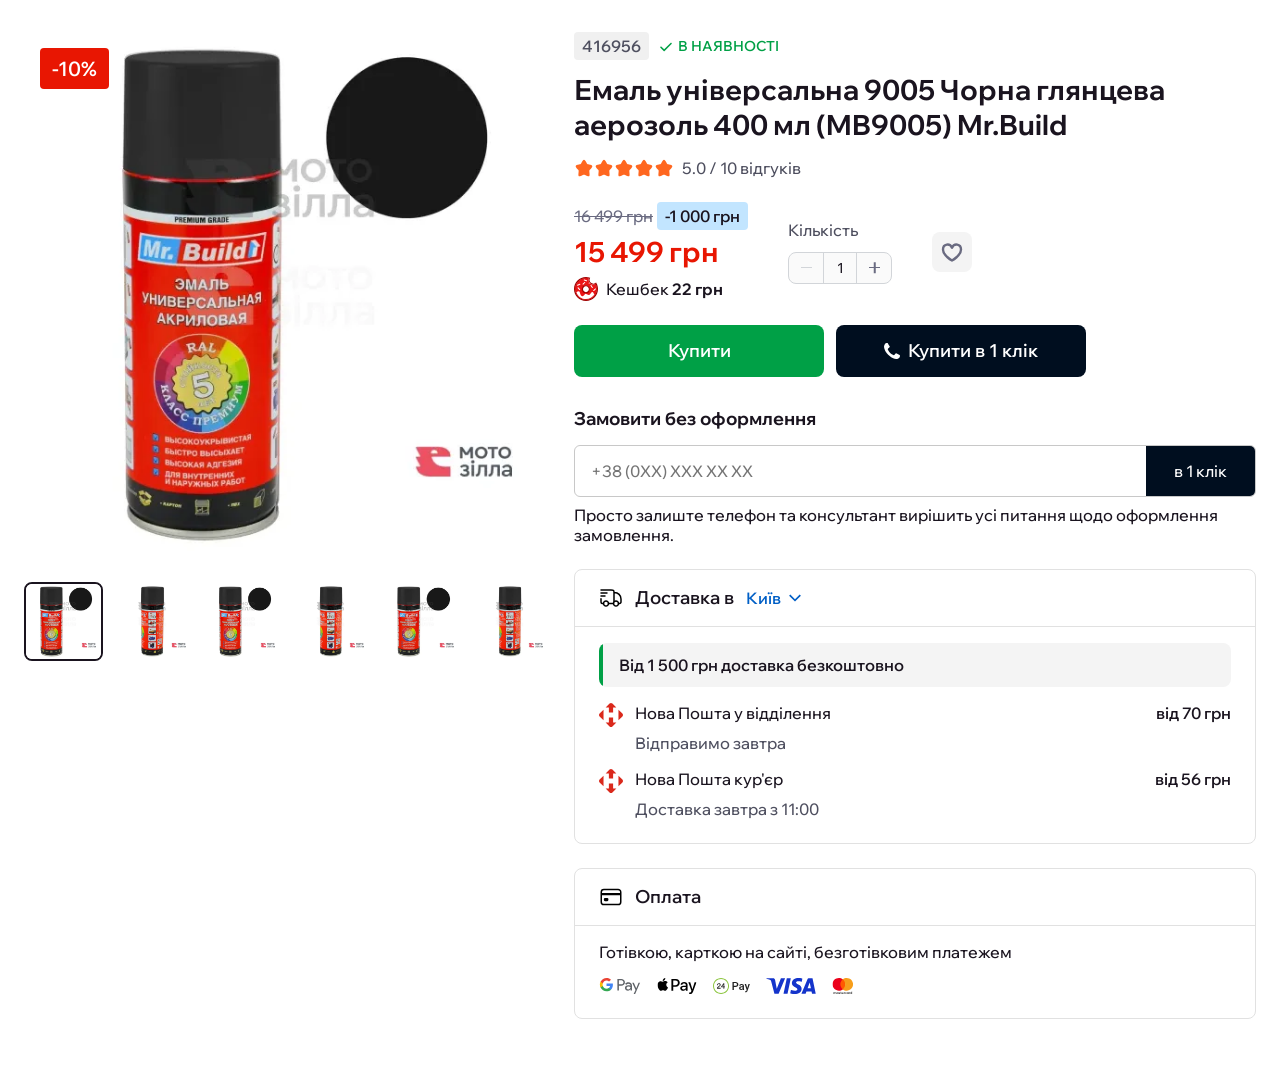
==== index.html @ 37cd90d9 "fix v1" ====
<!doctype html>
<html lang="en">
	<head>
		<meta charset="UTF-8">
		<meta name="viewport" content="width=device-width, initial-scale=1.0">
		<link rel="preload" href="./assets/fonts/WixMadeforDisplay-SemiBold.woff2" as="font" type="font/woff2" crossorigin="anonymous">
		<link rel="preload" href="./assets/fonts/WixMadeforDisplay-Medium.woff2" as="font" type="font/woff2" crossorigin="anonymous">
		<link rel="preload" href="./assets/fonts/WixMadeforDisplay-Bold.woff2" as="font" type="font/woff2" crossorigin="anonymous">
		<link rel="shortcut icon" href="./assets/img/favicon.ico">
		<title>Home Page</title>
		<script type="module" crossorigin="" src="./js/index.min.js?v=1750419210655"></script>
		<link rel="stylesheet" crossorigin="" href="./css/index.min.css?v=1750419210655">
	</head>
	<body>
		<div class="wrapper">
			<header data-fls-header="" class="header">
				<div class="header__container">
					<!-- <include src="@components/layout/menu/menu.html" locals='{"active":"Home"}'></include> -->
				</div>
			</header>
			<main class="page">
				<div class="product-block">
					<div class="product-block__container">
						<div class="product-block__body">
							<div class="product-block__images">
								<div data-fls-slider="" class="product-block__slider swiper">
									<div class="product-block__badge">-10%</div>
									<div data-fls-gallery="" class="product-block__wrapper swiper-wrapper">
										<a href="./assets/img/1009633.568x0.webp" class="product-block__slide swiper-slide">
											<picture>
												<img alt="Image" src="./assets/img/1009633.568x0.webp">
											</picture>
										</a>
										<a href="./assets/img/1009633.568x0.webp" class="product-block__slide swiper-slide">
											<picture>
												<img alt="Image" src="./assets/img/1009634.568x0.webp">
											</picture>
										</a>
										<a href="./assets/img/1009633.568x0.webp" class="product-block__slide swiper-slide">
											<picture>
												<img alt="Image" src="./assets/img/1009633.568x0.webp">
											</picture>
										</a>
										<a href="./assets/img/1009633.568x0.webp" class="product-block__slide swiper-slide">
											<picture>
												<img alt="Image" src="./assets/img/1009634.568x0.webp">
											</picture>
										</a>
										<a href="./assets/img/1009633.568x0.webp" class="product-block__slide swiper-slide">
											<picture>
												<img alt="Image" src="./assets/img/1009633.568x0.webp">
											</picture>
										</a>
										<a href="./assets/img/1009633.568x0.webp" class="product-block__slide swiper-slide">
											<picture>
												<img alt="Image" src="./assets/img/1009634.568x0.webp">
											</picture>
										</a>
									</div>
									<div class="swiper-pagination"></div>
								</div>
								<div data-fls-slider="" class="product-block__thumbs swiper">
									<div class="product-block__wrapper swiper-wrapper">
										<div class="product-block__slide swiper-slide">
											<picture>
												<img alt="Image" src="./assets/img/1009633.568x0.webp">
											</picture>
										</div>
										<div class="product-block__slide swiper-slide">
											<picture>
												<img alt="Image" src="./assets/img/1009634.568x0.webp">
											</picture>
										</div>
										<div class="product-block__slide swiper-slide">
											<picture>
												<img alt="Image" src="./assets/img/1009633.568x0.webp">
											</picture>
										</div>
										<div class="product-block__slide swiper-slide">
											<picture>
												<img alt="Image" src="./assets/img/1009634.568x0.webp">
											</picture>
										</div>
										<div class="product-block__slide swiper-slide">
											<picture>
												<img alt="Image" src="./assets/img/1009633.568x0.webp">
											</picture>
										</div>
										<div class="product-block__slide swiper-slide">
											<picture>
												<img alt="Image" src="./assets/img/1009634.568x0.webp">
											</picture>
										</div>
									</div>
								</div>
							</div>
							<div class="product-block__content">
								<div data-fls-dynamic=".product-block__body, 799.98, 0" class="product-block__top">
									<div class="product-block__id">416956</div>
									<div class="product-block__existence color-green">
										<img src="./assets/img/icons/check.svg" alt="Image">
										<span>В наявності</span>
									</div>
								</div>
								<h1 class="product-block__title">Емаль універсальна 9005 Чорна глянцева аерозоль 400 мл (MB9005) Mr.Build</h1>
								<div class="product-block__rating">
									<div class="product-block__rating-stars">
										<img src="./assets/img/icons/star.svg" alt="star">
										<img src="./assets/img/icons/star.svg" alt="star">
										<img src="./assets/img/icons/star.svg" alt="star">
										<img src="./assets/img/icons/star.svg" alt="star">
										<img src="./assets/img/icons/star.svg" alt="star">
									</div>
									<a href="#" class="product-block__rating-link">5.0 / 10 відгуків</a>
								</div>
								<div class="product-block__info">
									<div class="product-block__info-body">
										<div class="product-block__prices">
											<div class="product-block__sale">
												<div class="product-block__oldprice">16 499 грн</div>
												<div class="product-block__sale-sum">-1 000 грн</div>
											</div>
											<div class="product-block__price">15 499 грн</div>
											<div class="product-block__ckashback">
												<img src="./assets/img/icons/ponchik.svg" alt="ponchik">
												<span>
													Кешбек
													<b>22 грн</b>
												</span>
											</div>
										</div>
										<div class="product-block__quantity">
											<div class="product-block__label">Кількість</div>
											<div data-fls-quantity="" class="quantity">
												<button data-fls-quantity-minus="" type="button" class="quantity__button quantity__button--minus disabled"></button>
												<div class="quantity__input">
													<input data-fls-quantity-value="" autocomplete="off" type="text" name="form[]" value="1">
												</div>
												<button data-fls-quantity-plus="" type="button" class="quantity__button quantity__button--plus"></button>
											</div>
										</div>
										<button type="button" class="product-block__fav" data-toggle-active="">
											<svg width="20" height="20" viewbox="0 0 20 20" fill="none" xmlns="http://www.w3.org/2000/svg">
												<path d="M10 6.41171C8.33333 2.50004 2.5 2.91671 2.5 7.91671C2.5 12.9167 10 17.0834 10 17.0834C10 17.0834 17.5 12.9167 17.5 7.91671C17.5 2.91671 11.6667 2.50004 10 6.41171Z" stroke="currentColor" stroke-width="2" stroke-linecap="round" stroke-linejoin="round"></path>
											</svg>
										</button>
									</div>
								</div>
								<div class="product-block__btns">
									<button type="button" class="product-block__buy">Купити</button>
									<button type="button" class="product-block__btn">
										<svg xmlns="http://www.w3.org/2000/svg" width="16" height="16" fill="none">
											<path d="M16 12.636c0-.08 0-.159-.034-.238-.08-.239-.636-.489-.864-.602-.648-.364-1.306-.716-1.943-1.091-.295-.182-.659-.523-1.011-.523-.694 0-1.705 2.057-2.318 2.057-.307 0-.705-.285-.978-.444-2.068-1.147-3.5-2.58-4.647-4.647-.16-.273-.444-.67-.444-.978 0-.613 2.057-1.625 2.057-2.318 0-.352-.34-.716-.523-1.011-.375-.636-.727-1.296-1.09-1.943C4.09.67 3.84.114 3.602.034 3.522 0 3.443 0 3.364 0c-.41 0-1.205.182-1.58.352C1.227.591.864 1.227.58 1.74.216 2.409 0 3.09 0 3.852 0 4.91.432 5.864.784 6.83c.25.693.557 1.363.943 1.988C2.92 10.75 5.25 13.08 7.182 14.273a10.62 10.62 0 001.988.943c.966.352 1.92.784 2.978.784.761 0 1.443-.216 2.113-.58.512-.284 1.148-.647 1.387-1.204.17-.375.352-1.17.352-1.58z" fill="currentColor"></path>
										</svg>
										<span>Купити в 1 клік</span>
									</button>
								</div>
								<form action="#" class="buy-one-click">
									<div class="buy-one-click__title">Замовити без оформлення</div>
									<div class="buy-one-click__field">
										<input autocomplete="off" type="text" name="phone" placeholder="+38 (0XX) XXX XX XX" class="buy-one-click__input" data-fls-input-mask="+38 (099) 999 99 99">
										<button type="submit" class="buy-one-click__btn">в 1 клік</button>
									</div>
									<div class="buy-one-click__text">
										Просто залиште телефон та консультант вирішить усі питання щодо оформлення замовлення.
									</div>
								</form>
								<div class="product-block__block">
									<div class="product-block__block-head">
										<img src="./assets/img/icons/delivery-truck.svg" alt="delivery-truck">
										<span>Доставка в</span>
										<a href="#" class="product-block__block-link">
											<span>Київ</span>
										</a>
									</div>
									<div class="product-block__block-body">
										<div class="product-block__block-warning">Від 1 500 грн доставка безкоштовно</div>
										<div class="product-block__delivery">
											<div class="product-block__delivery-icon">
												<img src="./assets/img/icons/np.svg" alt="np">
											</div>
											<div class="product-block__delivery-body">
												<div class="product-block__delivery-top">
													<div class="product-block__delivery-title">Нова Пошта у відділення</div>
													<div class="product-block__delivery-price">від 70 грн</div>
												</div>
												<div class="product-block__delivery-text">Відправимо завтра</div>
											</div>
										</div>
										<div class="product-block__delivery">
											<div class="product-block__delivery-icon">
												<img src="./assets/img/icons/np.svg" alt="np">
											</div>
											<div class="product-block__delivery-body">
												<div class="product-block__delivery-top">
													<div class="product-block__delivery-title">Нова Пошта кур'єр</div>
													<div class="product-block__delivery-price">від 56 грн</div>
												</div>
												<div class="product-block__delivery-text">Доставка завтра з 11:00</div>
											</div>
										</div>
									</div>
								</div>
								<div class="product-block__block">
									<div class="product-block__block-head">
										<img src="./assets/img/icons/card-icon.svg" alt="card-icon">
										<span>Оплата</span>
									</div>
									<div class="product-block__block-body">
										<div class="product-block__block-text">Готівкою, карткою на сайті, безготівковим платежем</div>
										<div class="product-block__payments">
											<div class="product-block__pay">
												<img src="./assets/img/icons/gpay.svg" alt="Image">
											</div>
											<div class="product-block__pay">
												<img src="./assets/img/icons/Apple_Pay_logo.svg" alt="Image">
											</div>
											<div class="product-block__pay">
												<img src="./assets/img/icons/24pay.svg" alt="Image">
											</div>
											<div class="product-block__pay">
												<img src="./assets/img/icons/visa.svg" alt="Image">
											</div>
											<div class="product-block__pay">
												<img src="./assets/img/icons/Mastercard-logo.svg" alt="Image">
											</div>
										</div>
									</div>
								</div>
							</div>
						</div>
					</div>
				</div>
			</main>
			<footer data-fls-footer="" class="footer">
				<div class="footer__container"></div>
			</footer>
		</div>
	</body>
</html>
---- css/index.min.css ----
*{border:0;margin:0;padding:0}*,:after,:before{box-sizing:border-box}:after,:before{display:inline-block}body,html{height:100%}body{line-height:125%;scrollbar-gutter:stable;-ms-text-size-adjust:100%;-moz-text-size-adjust:100%;-webkit-text-size-adjust:100%;-webkit-font-smoothing:antialiased;-moz-osx-font-smoothing:grayscale}button,input,textarea{background-color:transparent;color:inherit;font-family:inherit;font-size:inherit;line-height:inherit}input,textarea{width:100%}label{display:inline-block}button,option,select{cursor:pointer}a{color:inherit;display:inline-block;text-decoration:none}ul li{list-style:none}img{height:auto;max-width:100%;vertical-align:middle}h1,h2,h3,h4,h5,h6{font-size:inherit;font-weight:inherit}@font-face{font-display:swap;font-family:WixMadeforDisplay;font-style:normal;font-weight:600;src:url(../assets/fonts/WixMadeforDisplay-SemiBold.woff2) format("woff2")}@font-face{font-display:swap;font-family:WixMadeforDisplay;font-style:normal;font-weight:500;src:url(../assets/fonts/WixMadeforDisplay-Medium.woff2) format("woff2")}@font-face{font-display:swap;font-family:WixMadeforDisplay;font-style:normal;font-weight:700;src:url(../assets/fonts/WixMadeforDisplay-Bold.woff2) format("woff2")}body{color:#1a141f;font-family:WixMadeforDisplay,sans-serif;font-size:16px;min-width:320px}[data-fls-scrolllock] body{overflow:hidden;overscroll-behavior:none;touch-action:none}.wrapper{display:flex;flex-direction:column;min-height:100%;overflow:clip}.wrapper>main{flex:1 1 auto}.wrapper>*{min-width:0}[class*=__container]{margin:0 auto;max-width:1328px;padding-left:24px;padding-right:24px}.swiper{overflow:hidden}.swiper-initialized{touch-action:pan-y}.swiper-wrapper{box-sizing:content-box;display:flex;height:100%;position:relative;width:100%}.swiper-vertical .swiper-wrapper{flex-direction:column}.swiper-autoheight .swiper-wrapper{align-items:flex-start}.swiper-initialized .swiper-slide{flex-shrink:0}.swiper-android .swiper-slide,.swiper-android .swiper-wrapper{transform:translateZ(0)}.swiper-button-lock{display:none!important}@font-face{font-display:block;font-family:lg;font-style:normal;font-weight:400;src:url(../assets/fonts/lg.woff2?io9a6k) format("woff2")}.lg-icon{font-family:lg!important;font-style:normal;font-variant:normal;font-weight:400;line-height:1;text-transform:none;-webkit-font-smoothing:antialiased;-moz-osx-font-smoothing:grayscale}.lg-container{font-family:system-ui,-apple-system,Segoe UI,Roboto,Helvetica Neue,Arial,Noto Sans,Liberation Sans,sans-serif,Apple Color Emoji,Segoe UI Emoji,Segoe UI Symbol,Noto Color Emoji}.lg-next,.lg-prev{background-color:rgba(0,0,0,.45);border:none;border-radius:2px;color:#999;cursor:pointer;display:block;font-size:22px;margin-top:-10px;outline:none;padding:8px 10px 9px;position:absolute;top:50%;z-index:1084}.lg-next.disabled,.lg-prev.disabled{cursor:default;opacity:0!important}.lg-next:hover:not(.disabled),.lg-prev:hover:not(.disabled){color:#fff}.lg-single-item .lg-next,.lg-single-item .lg-prev{display:none}.lg-next{right:20px}.lg-next:before{content:"\e095"}.lg-prev{left:20px}.lg-prev:after{content:"\e094"}@-webkit-keyframes lg-right-end{0%{left:0}50%{left:-30px}to{left:0}}@-moz-keyframes lg-right-end{0%{left:0}50%{left:-30px}to{left:0}}@-ms-keyframes lg-right-end{0%{left:0}50%{left:-30px}to{left:0}}@keyframes lg-right-end{0%{left:0}50%{left:-30px}to{left:0}}@-webkit-keyframes lg-left-end{0%{left:0}50%{left:30px}to{left:0}}@-moz-keyframes lg-left-end{0%{left:0}50%{left:30px}to{left:0}}@-ms-keyframes lg-left-end{0%{left:0}50%{left:30px}to{left:0}}@keyframes lg-left-end{0%{left:0}50%{left:30px}to{left:0}}.lg-outer.lg-right-end .lg-object{-webkit-animation:lg-right-end .3s;-o-animation:lg-right-end .3s;animation:lg-right-end .3s;position:relative}.lg-outer.lg-left-end .lg-object{-webkit-animation:lg-left-end .3s;-o-animation:lg-left-end .3s;animation:lg-left-end .3s;position:relative}.lg-toolbar{left:0;position:absolute;top:0;width:100%;z-index:1082}.lg-media-overlap .lg-toolbar{background-image:linear-gradient(0deg,transparent,rgba(0,0,0,.4))}.lg-toolbar .lg-icon{background:none;border:none;box-shadow:none;color:#999;cursor:pointer;float:right;font-size:24px;height:47px;line-height:27px;outline:medium none;padding:10px 0;text-align:center;text-decoration:none!important;-webkit-transition:color .2s linear;-o-transition:color .2s linear;transition:color .2s linear;width:50px;will-change:color}.lg-toolbar .lg-icon.lg-icon-18{font-size:18px}.lg-toolbar .lg-icon:hover{color:#fff}.lg-toolbar .lg-close:after{content:"\e070"}.lg-toolbar .lg-maximize{font-size:22px}.lg-toolbar .lg-maximize:after{content:"\e90a"}.lg-toolbar .lg-download:after{content:"\e0f2"}.lg-sub-html{color:#eee;font-size:16px;opacity:0;padding:10px 40px;text-align:center;-webkit-transition:opacity .2s ease-out 0s;-o-transition:opacity .2s ease-out 0s;transition:opacity .2s ease-out 0s;z-index:1080}.lg-sub-html h4{font-size:13px;font-weight:700;margin:0}.lg-sub-html p{font-size:12px;margin:5px 0 0}.lg-sub-html a{color:inherit}.lg-sub-html a:hover{text-decoration:underline}.lg-media-overlap .lg-sub-html{background-image:linear-gradient(180deg,transparent,rgba(0,0,0,.6))}.lg-item .lg-sub-html{bottom:0;left:0;position:absolute;right:0}.lg-error-msg{color:#999;font-size:14px}.lg-counter{color:#999;display:inline-block;font-size:16px;height:47px;padding-left:20px;padding-top:12px;vertical-align:middle}.lg-closing .lg-next,.lg-closing .lg-prev,.lg-closing .lg-sub-html,.lg-closing .lg-toolbar{opacity:0;-webkit-transition:-webkit-transform .08 cubic-bezier(0,0,.25,1) 0s,opacity .08 cubic-bezier(0,0,.25,1) 0s,color .08 linear;-moz-transition:-moz-transform .08 cubic-bezier(0,0,.25,1) 0s,opacity .08 cubic-bezier(0,0,.25,1) 0s,color .08 linear;-o-transition:-o-transform .08 cubic-bezier(0,0,.25,1) 0s,opacity .08 cubic-bezier(0,0,.25,1) 0s,color .08 linear;transition:transform .08 cubic-bezier(0,0,.25,1) 0s,opacity .08 cubic-bezier(0,0,.25,1) 0s,color .08 linear}body:not(.lg-from-hash) .lg-outer.lg-start-zoom .lg-item:not(.lg-zoomable) .lg-img-wrap,body:not(.lg-from-hash) .lg-outer.lg-start-zoom .lg-item:not(.lg-zoomable) .lg-media-cont,body:not(.lg-from-hash) .lg-outer.lg-start-zoom .lg-item:not(.lg-zoomable) .lg-video-cont{opacity:0;-moz-transform:scale3d(.5,.5,.5);-o-transform:scale3d(.5,.5,.5);-ms-transform:scale3d(.5,.5,.5);-webkit-transform:scale3d(.5,.5,.5);transform:scale3d(.5,.5,.5);-webkit-transition:-webkit-transform .25s cubic-bezier(0,0,.25,1) 0s,opacity .25s cubic-bezier(0,0,.25,1)!important;-moz-transition:-moz-transform .25s cubic-bezier(0,0,.25,1) 0s,opacity .25s cubic-bezier(0,0,.25,1)!important;-o-transition:-o-transform .25s cubic-bezier(0,0,.25,1) 0s,opacity .25s cubic-bezier(0,0,.25,1)!important;transition:transform .25s cubic-bezier(0,0,.25,1) 0s,opacity .25s cubic-bezier(0,0,.25,1)!important;will-change:transform,opacity}body:not(.lg-from-hash) .lg-outer.lg-start-zoom .lg-item:not(.lg-zoomable).lg-complete .lg-img-wrap,body:not(.lg-from-hash) .lg-outer.lg-start-zoom .lg-item:not(.lg-zoomable).lg-complete .lg-media-cont,body:not(.lg-from-hash) .lg-outer.lg-start-zoom .lg-item:not(.lg-zoomable).lg-complete .lg-video-cont{opacity:1;-moz-transform:scaleX(1);-o-transform:scaleX(1);-ms-transform:scaleX(1);-webkit-transform:scaleX(1);transform:scaleX(1)}.lg-icon:focus-visible{border-radius:3px;color:#fff;outline:1px dashed hsla(0,0%,100%,.6)}.lg-toolbar .lg-icon:focus-visible{border-radius:8px;outline-offset:-5px}.lg-group:after{clear:both;content:"";display:table}.lg-container{outline:none}.lg-on{scroll-behavior:unset}.lg-overlay-open{overflow:hidden}.lg-hide-sub-html .lg-sub-html,.lg-next,.lg-pager-outer,.lg-prev,.lg-toolbar{opacity:0;-webkit-transition:-webkit-transform .25s cubic-bezier(0,0,.25,1) 0s,opacity .25s cubic-bezier(0,0,.25,1) 0s;-moz-transition:-moz-transform .25s cubic-bezier(0,0,.25,1) 0s,opacity .25s cubic-bezier(0,0,.25,1) 0s;-o-transition:-o-transform .25s cubic-bezier(0,0,.25,1) 0s,opacity .25s cubic-bezier(0,0,.25,1) 0s;transition:transform .25s cubic-bezier(0,0,.25,1) 0s,opacity .25s cubic-bezier(0,0,.25,1) 0s;will-change:transform,opacity}.lg-show-in .lg-next,.lg-show-in .lg-pager-outer,.lg-show-in .lg-prev,.lg-show-in .lg-toolbar,.lg-show-in.lg-hide-sub-html .lg-sub-html{opacity:1}.lg-show-in .lg-hide-items .lg-prev{opacity:0;-webkit-transform:translate3d(-10px,0,0);transform:translate3d(-10px,0,0)}.lg-show-in .lg-hide-items .lg-next{opacity:0;-webkit-transform:translate3d(10px,0,0);transform:translate3d(10px,0,0)}.lg-show-in .lg-hide-items .lg-toolbar{opacity:0;-webkit-transform:translate3d(0,-10px,0);transform:translate3d(0,-10px,0)}.lg-show-in .lg-hide-items.lg-hide-sub-html .lg-sub-html{opacity:0;-webkit-transform:translate3d(0,20px,0);transform:translate3d(0,20px,0)}.lg-outer{height:100%;left:0;opacity:.001;outline:none;overflow:hidden;position:fixed;text-align:left;top:0;-webkit-transition:opacity .15s ease 0s;-o-transition:opacity .15s ease 0s;transition:opacity .15s ease 0s;width:100%;will-change:auto;z-index:1050}.lg-outer *{-webkit-box-sizing:border-box;-moz-box-sizing:border-box;box-sizing:border-box}.lg-outer.lg-visible,.lg-outer.lg-zoom-from-image{opacity:1}.lg-outer.lg-css3 .lg-item:not(.lg-start-end-progress).lg-current,.lg-outer.lg-css3 .lg-item:not(.lg-start-end-progress).lg-next-slide,.lg-outer.lg-css3 .lg-item:not(.lg-start-end-progress).lg-prev-slide{-webkit-transition-duration:inherit!important;transition-duration:inherit!important;-webkit-transition-timing-function:inherit!important;transition-timing-function:inherit!important}.lg-outer.lg-css3.lg-dragging .lg-item.lg-current,.lg-outer.lg-css3.lg-dragging .lg-item.lg-next-slide,.lg-outer.lg-css3.lg-dragging .lg-item.lg-prev-slide{opacity:1;-webkit-transition-duration:0s!important;transition-duration:0s!important}.lg-outer.lg-grab img.lg-object{cursor:-webkit-grab;cursor:-moz-grab;cursor:-o-grab;cursor:-ms-grab;cursor:grab}.lg-outer.lg-grabbing img.lg-object{cursor:move;cursor:-webkit-grabbing;cursor:-moz-grabbing;cursor:-o-grabbing;cursor:-ms-grabbing;cursor:grabbing}.lg-outer .lg-content{bottom:0;left:0;position:absolute;right:0;top:0}.lg-outer .lg-inner{bottom:0;left:0;position:absolute;top:0;-webkit-transition:opacity 0s;-o-transition:opacity 0s;transition:opacity 0s;white-space:nowrap;width:100%}.lg-outer .lg-item{display:none!important}.lg-outer .lg-item:not(.lg-start-end-progress){background:url("[data-uri]") no-repeat scroll 50% transparent}.lg-outer.lg-css .lg-current,.lg-outer.lg-css3 .lg-current,.lg-outer.lg-css3 .lg-next-slide,.lg-outer.lg-css3 .lg-prev-slide{display:inline-block!important}.lg-outer .lg-img-wrap,.lg-outer .lg-item{display:inline-block;height:100%;position:absolute;text-align:center;width:100%}.lg-outer .lg-img-wrap:before,.lg-outer .lg-item:before{content:"";display:inline-block;height:100%;vertical-align:middle}.lg-outer .lg-img-wrap{bottom:0;font-size:0;left:0;position:absolute;right:0;top:0;white-space:nowrap}.lg-outer .lg-item.lg-complete{background-image:none}.lg-outer .lg-item.lg-current{z-index:1060}.lg-outer .lg-object{display:inline-block;height:auto;max-height:100%;max-width:100%;position:relative;vertical-align:middle;width:auto}.lg-outer .lg-empty-html .lg-sub-html,.lg-outer .lg-empty-html.lg-sub-html{display:none}.lg-outer.lg-hide-download .lg-download{opacity:.75;pointer-events:none}.lg-outer .lg-first-slide .lg-dummy-img{left:50%;position:absolute;top:50%}.lg-outer.lg-components-open:not(.lg-zoomed) .lg-components{opacity:1;-webkit-transform:translateZ(0);transform:translateZ(0)}.lg-outer.lg-components-open:not(.lg-zoomed) .lg-sub-html{opacity:1;transition:opacity .2s ease-out .15s}.lg-outer .lg-media-cont{display:inline-block;position:relative;text-align:center;vertical-align:middle}.lg-outer .lg-media-cont .lg-object{height:100%!important;width:100%!important}.lg-outer .lg-has-iframe .lg-media-cont{-webkit-overflow-scrolling:touch;overflow:auto}.lg-backdrop{background-color:#000;bottom:0;left:0;opacity:0;position:fixed;right:0;top:0;-webkit-transition:opacity 333ms ease-in 0s;-o-transition:opacity 333ms ease-in 0s;transition:opacity 333ms ease-in 0s;will-change:auto;z-index:1040}.lg-backdrop.in{opacity:1}.lg-css3.lg-no-trans .lg-current,.lg-css3.lg-no-trans .lg-next-slide,.lg-css3.lg-no-trans .lg-prev-slide{-webkit-transition:none 0s ease 0s!important;-moz-transition:none 0s ease 0s!important;-o-transition:none 0s ease 0s!important;transition:none 0s ease 0s!important}.lg-css3.lg-use-css3 .lg-item{-webkit-backface-visibility:hidden;-moz-backface-visibility:hidden;backface-visibility:hidden}.lg-css3.lg-fade .lg-item{opacity:0}.lg-css3.lg-fade .lg-item.lg-current{opacity:1}.lg-css3.lg-fade .lg-item.lg-current,.lg-css3.lg-fade .lg-item.lg-next-slide,.lg-css3.lg-fade .lg-item.lg-prev-slide{-webkit-transition:opacity .1s ease 0s;-moz-transition:opacity .1s ease 0s;-o-transition:opacity .1s ease 0s;transition:opacity .1s ease 0s}.lg-css3.lg-use-css3 .lg-item.lg-start-progress{-webkit-transition:-webkit-transform 1s cubic-bezier(.175,.885,.32,1.275) 0s;-moz-transition:-moz-transform 1s cubic-bezier(.175,.885,.32,1.275) 0s;-o-transition:-o-transform 1s cubic-bezier(.175,.885,.32,1.275) 0s;transition:transform 1s cubic-bezier(.175,.885,.32,1.275) 0s}.lg-css3.lg-use-css3 .lg-item.lg-start-end-progress{-webkit-transition:-webkit-transform 1s cubic-bezier(0,0,.25,1) 0s;-moz-transition:-moz-transform 1s cubic-bezier(0,0,.25,1) 0s;-o-transition:-o-transform 1s cubic-bezier(0,0,.25,1) 0s;transition:transform 1s cubic-bezier(0,0,.25,1) 0s}.lg-css3.lg-slide.lg-use-css3 .lg-item{opacity:0}.lg-css3.lg-slide.lg-use-css3 .lg-item.lg-prev-slide{-webkit-transform:translate3d(-100%,0,0);transform:translate3d(-100%,0,0)}.lg-css3.lg-slide.lg-use-css3 .lg-item.lg-next-slide{-webkit-transform:translate3d(100%,0,0);transform:translate3d(100%,0,0)}.lg-css3.lg-slide.lg-use-css3 .lg-item.lg-current{opacity:1;-webkit-transform:translateZ(0);transform:translateZ(0)}.lg-css3.lg-slide.lg-use-css3 .lg-item.lg-current,.lg-css3.lg-slide.lg-use-css3 .lg-item.lg-next-slide,.lg-css3.lg-slide.lg-use-css3 .lg-item.lg-prev-slide{-webkit-transition:-webkit-transform 1s cubic-bezier(0,0,.25,1) 0s,opacity .1s ease 0s;-moz-transition:-moz-transform 1s cubic-bezier(0,0,.25,1) 0s,opacity .1s ease 0s;-o-transition:-o-transform 1s cubic-bezier(0,0,.25,1) 0s,opacity .1s ease 0s;transition:transform 1s cubic-bezier(0,0,.25,1) 0s,opacity .1s ease 0s}.lg-container{display:none}.lg-container.lg-show{display:block}.lg-container.lg-dragging-vertical .lg-backdrop,.lg-container.lg-dragging-vertical .lg-css3 .lg-item.lg-current{-webkit-transition-duration:0s!important;transition-duration:0s!important}.lg-container.lg-dragging-vertical .lg-css3 .lg-item.lg-current{opacity:1}.lg-inline .lg-backdrop,.lg-inline .lg-outer{position:absolute}.lg-inline .lg-backdrop{z-index:1}.lg-inline .lg-outer{z-index:2}.lg-inline .lg-maximize:after{content:"\e909"}.lg-components{bottom:0;left:0;position:absolute;right:0;-webkit-transform:translate3d(0,100%,0);transform:translate3d(0,100%,0);-webkit-transition:-webkit-transform .35s ease-out 0s;-moz-transition:-moz-transform .35s ease-out 0s;-o-transition:-o-transform .35s ease-out 0s;transition:transform .35s ease-out 0s;will-change:transform;z-index:1080}.quantity{background-color:#fafafa;border:1px solid #d2d5d9;border-radius:8px;display:flex;height:32px;overflow:hidden;width:104px}.quantity__button{cursor:pointer;flex:0 0 34px;position:relative;transition:background .3s}.quantity__button:after,.quantity__button:before{background-color:#6a6b81;content:"";height:1.5px;left:50%;margin:-.75px 0 0 -5.5px;position:absolute;top:50%;transition:all .3s ease 0s;transition:background .3s;width:11px}.quantity__button.disabled{cursor:not-allowed;pointer-events:none}.quantity__button.disabled:after,.quantity__button.disabled:before{background-color:#d2d5d9}.quantity__button--plus:before{transform:rotate(-90deg)}.quantity__input{border-left:1px solid #d2d5d9;border-right:1px solid #d2d5d9;flex:1 1 auto}.quantity__input input{color:#1a141f;font-size:14px;font-weight:500;height:100%;text-align:center;width:100%}input[type=email],input[type=tel],input[type=text],textarea{-webkit-appearance:none;-moz-appearance:none;appearance:none}.input{border:1px solid #eee;border-radius:0!important;caret-color:inherit;display:block;padding:10px;width:100%}.input[placeholder]:not([data-fls-placeholder-nohiden])::placeholder{transition:opacity .3s}.input[placeholder]:not([data-fls-placeholder-nohiden]):focus::placeholder{opacity:0}textarea.input{padding:0;resize:vertical}.product-block{font-weight:500;margin-bottom:48px;margin-top:32px}.product-block__body{align-items:flex-start;display:flex;gap:24px;justify-content:space-between}.product-block__images{display:flex;flex-direction:column;gap:24px;max-width:526px;min-width:0;width:100%}.product-block__slider{position:relative}.product-block__slider .swiper-pagination{display:none}.product-block__badge{background-color:#e81602;border-radius:4px;color:#fff;font-size:20px;font-weight:600;left:16px;line-height:125%;padding:8px 12px;position:absolute;top:16px;z-index:4}.product-block__slide{display:grid;place-content:center}.product-block__slide img{max-width:100%;object-fit:cover}.product-block__thumbs .product-block__slide{border:2px solid transparent;border-radius:8px;cursor:pointer;overflow:hidden;transition:border .3s}.product-block__thumbs .product-block__slide img{height:100%;object-fit:cover;width:100%}.product-block__thumbs .product-block__slide.swiper-slide-thumb-active{border-color:#1a141f}.product-block__content{max-width:690px;width:100%}.product-block__top{align-items:center;display:flex;flex-wrap:wrap;gap:8px;margin-bottom:12px}.product-block__id{background-color:#f0f0f0;border-radius:4px;color:#4e4f5f;font-size:16px;font-weight:600;padding:4px 8px}.product-block__existence{font-size:14px;font-weight:600;text-transform:uppercase}.product-block__existence img{height:18px;object-fit:contain;width:18px}.product-block__existence.color-green{color:#00a046}.product-block__title{font-size:28px;font-weight:700;line-height:125%;margin-bottom:16px}.product-block__rating{flex-wrap:wrap;gap:8px;margin-bottom:24px}.product-block__rating,.product-block__rating-stars{align-items:center;display:flex}.product-block__rating-stars img{object-fit:contain;width:20px}.product-block__rating-link{color:#4e4f5f;font-size:16px;font-weight:500;line-height:125%;transition:color .3s}.product-block__info{display:flex;flex-direction:column;gap:8px;margin-bottom:24px}.product-block__info-body{align-items:center;display:flex;flex-wrap:wrap;gap:12px 40px}.product-block__prices{display:flex;flex-direction:column;gap:4px}.product-block__sale{align-items:center;display:flex;gap:4px}.product-block__oldprice{color:#6a6b81;text-decoration:line-through}.product-block__sale-sum{background-color:#c2e5ff;border-radius:4px;font-weight:600;padding:4px 8px}.product-block__price{color:#e81602;font-size:28px;font-weight:700;line-height:125%;margin-bottom:4px}.product-block__quantity{display:flex;flex-direction:column;gap:12px}.product-block__label{color:#4e4f5f}.product-block__fav{background-color:#f4f4f4;border-radius:8px;color:#6a6b81;display:grid;height:40px;padding:5px;place-content:center;transition:color .3s;width:40px}.product-block__fav svg{height:24px;width:24px}.product-block__fav.is-active{color:#e81602}.product-block__ckashback{align-items:center;display:flex;gap:8px}.product-block__ckashback img{height:24px;object-fit:contain;width:24px}.product-block__btns{align-items:center;display:flex;flex-wrap:wrap;gap:12px}.product-block__btns:not(:last-child){margin-bottom:32px}.product-block__btns .product-block__btn{max-width:250px;width:100%}.product-block__btn,.product-block__buy{align-items:center;border-radius:8px;display:flex;font-size:18px;font-weight:600;gap:8px;justify-content:center;max-width:fit-content;min-height:52px;padding:10px 20px;transition:opacity .3s}.product-block__buy{background-color:#00a046;color:#fff;max-width:250px;width:100%}.product-block__btn{background-color:#000e1f;color:#fff}.product-block__block{border:1px solid #e1e1e1;border-radius:8px}.product-block__block:not(:last-child){margin-bottom:24px}.product-block__block-head{align-items:center;border-bottom:1px solid #e1e1e1;display:flex;font-size:18px;font-weight:600;gap:12px;padding:16px 24px}.product-block__block-head img{flex-shrink:0;height:24px;object-fit:contain;width:24px}.product-block__block-link{align-items:center;color:#005fc6;display:flex;font-size:16px;gap:4px;max-width:fit-content}.product-block__block-link:after{background:url(../assets/img/icons/chevron-down.svg) 50%/20px 20px no-repeat;content:"";flex-shrink:0;height:20px;width:20px}.product-block__block-body{display:flex;flex-direction:column;gap:16px;padding:16px 24px 24px}.product-block__block-warning{background-color:#f4f4f4;border-radius:8px;font-weight:600;overflow:hidden;padding:12px 16px 12px 20px;position:relative}.product-block__block-warning:before{background-color:#00a046;content:"";height:100%;left:0;position:absolute;top:0;width:4px}.product-block__delivery{align-items:start;display:flex;gap:12px}.product-block__delivery-icon{flex-shrink:0}.product-block__delivery-icon img{height:24px;object-fit:contain;width:24px}.product-block__delivery-body{display:flex;flex:1 1 auto;flex-direction:column;gap:10px}.product-block__delivery-top{align-items:center;display:flex;gap:10px;justify-content:space-between}.product-block__delivery-price{font-weight:600}.product-block__delivery-text{color:#4e4f5f}.product-block__payments{align-items:center;display:flex;flex-wrap:wrap;gap:16px}.product-block__pay{display:grid;place-content:center}.product-block__pay img{max-width:100%;object-fit:contain}.swiper-pagination{align-items:center;display:flex;flex-wrap:wrap;gap:8px;justify-content:center;min-height:11px}.swiper-pagination-bullet{background-color:#c8c8c8;border-radius:50%;height:8px;transition:background .3s,transform .3s;width:8px}.swiper-pagination-bullet.swiper-pagination-bullet-active{background-color:#e80000;transform:scale(1.25)}.buy-one-click:not(:last-child){margin-bottom:24px}.buy-one-click__title{font-size:18px;font-weight:700;margin-bottom:16px}.buy-one-click__field{border:1px solid #c8c8c8;border-radius:6px;display:flex;min-height:52px;overflow:hidden}.buy-one-click__field:not(:last-child){margin-bottom:8px}.buy-one-click__input{border-radius:6px 0 0 6px;flex:1 1 auto;font-size:16px;font-weight:500;line-height:125%;min-width:0;padding:12px 16px;width:auto}.buy-one-click__btn{background-color:#000e1f;color:#fff;padding:12px 28px;transition:opacity .3s}@media (max-width:61.99875em){.product-block__title{font-size:24px;margin-bottom:8px}.product-block__price{font-size:24px}.product-block__block-body,.product-block__block-head{padding:16px}}@media (max-width:49.99875em){.product-block__body{align-items:stretch;flex-direction:column;gap:16px}.product-block__images{max-width:100%}.product-block__slider{display:flex;flex-direction:column;gap:12px}.product-block__slider .swiper-pagination{display:flex}.product-block__badge{font-size:16px;left:10px;padding:4px 8px;top:10px}.product-block__thumbs{display:none}.product-block__content{max-width:100%}.product-block__top{flex-direction:row-reverse;justify-content:space-between;margin-bottom:0}.product-block__info-body{gap:12px 32px}.product-block__sale-sum{font-weight:500;padding:2px 4px}.product-block__fav{height:44px;margin-left:auto;width:44px}.product-block__btns .product-block__btn,.product-block__btns .product-block__buy{flex:1 1 auto;max-width:100%;min-width:240px;width:calc(50% - 12px)}.product-block__block:not(:last-child){margin-bottom:16px}.buy-one-click:not(:last-child){margin-bottom:32px}.buy-one-click__title{font-size:16px;margin-bottom:12px}.buy-one-click__field{min-height:44px}.buy-one-click__text{font-size:14px}}@media (max-width:29.99875em){[class*=__container]{padding:0 12px}.product-block__badge{font-size:14px;left:2px;padding:2px 4px;top:2px}.product-block__title{font-size:20px}.product-block__info-body{align-items:flex-start}.product-block__quantity{order:1;width:100%}.product-block__block-head{font-size:16px}.product-block__delivery-body{gap:8px}.product-block__delivery-top{align-items:stretch;flex-direction:column;gap:8px}}@media (max-width:22.49875em){.buy-one-click__field{flex-direction:column}.buy-one-click__input{border-radius:6px 6px 0 0}}@media (any-hover:hover){.quantity__button:hover{background-color:#000e1f}.quantity__button:hover:after,.quantity__button:hover:before{background-color:#fff}.product-block__rating-link:hover{color:#005fc6;text-decoration:underline}.product-block__fav:hover{color:#e81602}.product-block__btn:hover,.product-block__buy:hover{opacity:.8}.product-block__block-link:hover{text-decoration:underline}.buy-one-click__btn:hover{opacity:.8}}
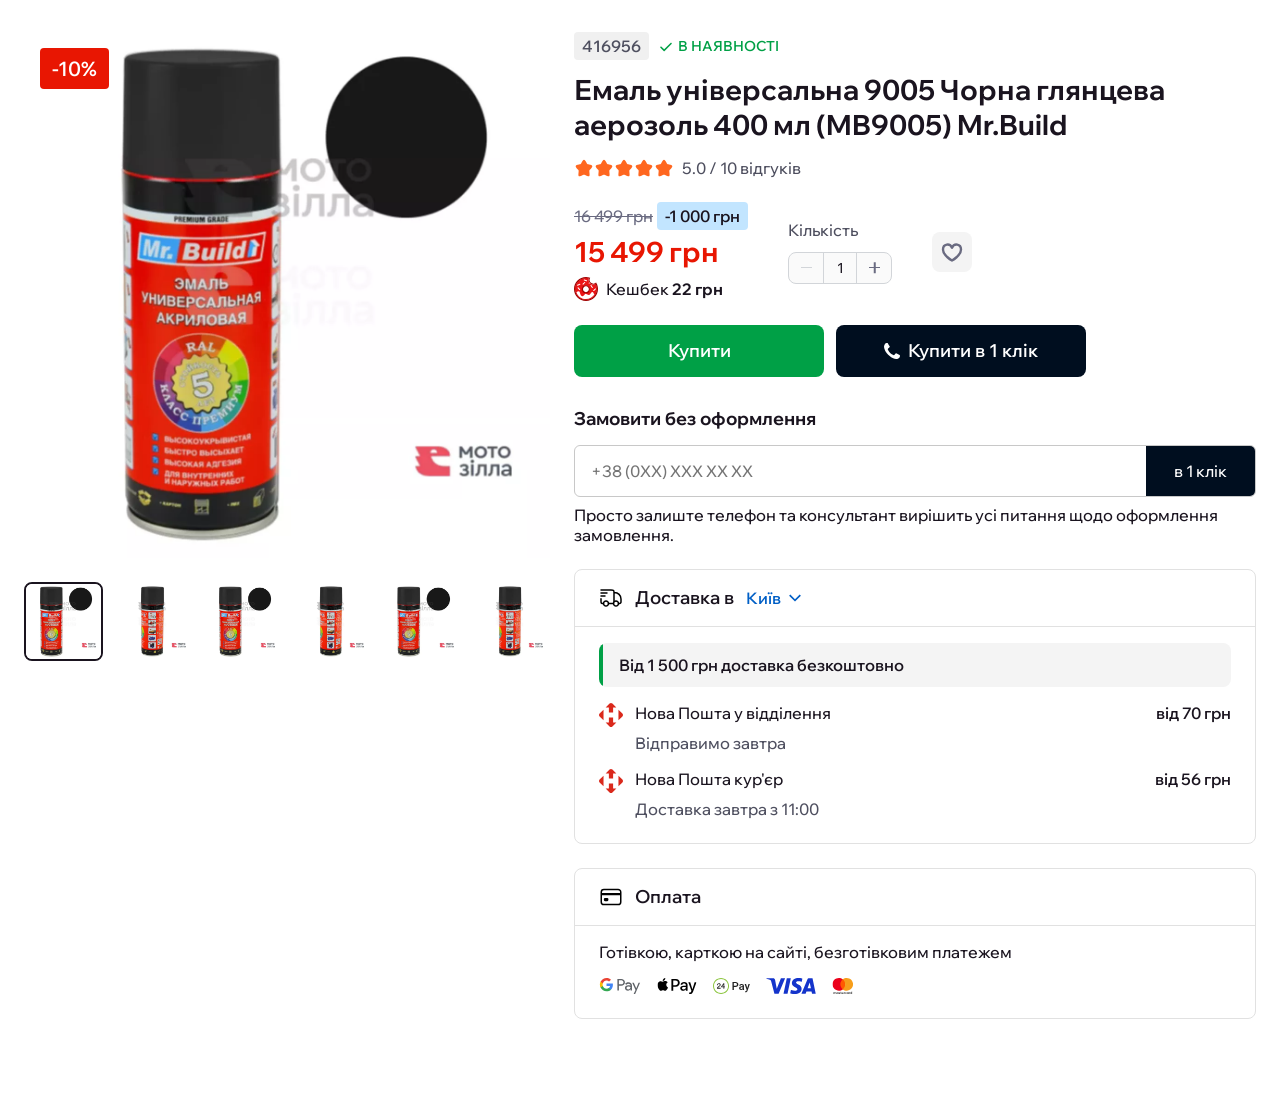
==== commit 65c08796: "fix picture" ====
--- a/index.html
+++ b/index.html
@@ -8,14 +8,13 @@
 		<link rel="preload" href="./assets/fonts/WixMadeforDisplay-Bold.woff2" as="font" type="font/woff2" crossorigin="anonymous">
 		<link rel="shortcut icon" href="./assets/img/favicon.ico">
 		<title>Home Page</title>
-		<script type="module" crossorigin="" src="./js/index.min.js?v=1750419210655"></script>
-		<link rel="stylesheet" crossorigin="" href="./css/index.min.css?v=1750419210655">
+		<script type="module" crossorigin="" src="./js/index.min.js?v=1750874039976"></script>
+		<link rel="stylesheet" crossorigin="" href="./css/index.min.css?v=1750874039976">
 	</head>
 	<body>
 		<div class="wrapper">
 			<header data-fls-header="" class="header">
 				<div class="header__container">
-					<!-- <include src="@components/layout/menu/menu.html" locals='{"active":"Home"}'></include> -->
 				</div>
 			</header>
 			<main class="page">
@@ -28,32 +27,38 @@
 									<div data-fls-gallery="" class="product-block__wrapper swiper-wrapper">
 										<a href="./assets/img/1009633.568x0.webp" class="product-block__slide swiper-slide">
 											<picture>
-												<img alt="Image" src="./assets/img/1009633.568x0.webp">
-											</picture>
-										</a>
-										<a href="./assets/img/1009633.568x0.webp" class="product-block__slide swiper-slide">
-											<picture>
-												<img alt="Image" src="./assets/img/1009634.568x0.webp">
-											</picture>
-										</a>
-										<a href="./assets/img/1009633.568x0.webp" class="product-block__slide swiper-slide">
-											<picture>
-												<img alt="Image" src="./assets/img/1009633.568x0.webp">
-											</picture>
-										</a>
-										<a href="./assets/img/1009633.568x0.webp" class="product-block__slide swiper-slide">
-											<picture>
-												<img alt="Image" src="./assets/img/1009634.568x0.webp">
-											</picture>
-										</a>
-										<a href="./assets/img/1009633.568x0.webp" class="product-block__slide swiper-slide">
-											<picture>
-												<img alt="Image" src="./assets/img/1009633.568x0.webp">
-											</picture>
-										</a>
-										<a href="./assets/img/1009633.568x0.webp" class="product-block__slide swiper-slide">
-											<picture>
-												<img alt="Image" src="./assets/img/1009634.568x0.webp">
+												<source srcset="./assets/img/1009633.568x2.webp 2x">
+												<img loading="lazy" alt="Image" src="./assets/img/1009633.568x0.webp">
+											</picture>
+										</a>
+										<a href="./assets/img/1009633.568x0.webp" class="product-block__slide swiper-slide">
+											<picture>
+												<source srcset="./assets/img/1009634.568x2.webp 2x">
+												<img loading="lazy" alt="Image" src="./assets/img/1009634.568x0.webp">
+											</picture>
+										</a>
+										<a href="./assets/img/1009633.568x0.webp" class="product-block__slide swiper-slide">
+											<picture>
+												<source srcset="./assets/img/1009633.568x2.webp 2x">
+												<img loading="lazy" alt="Image" src="./assets/img/1009633.568x0.webp">
+											</picture>
+										</a>
+										<a href="./assets/img/1009633.568x0.webp" class="product-block__slide swiper-slide">
+											<picture>
+												<source srcset="./assets/img/1009634.568x2.webp 2x">
+												<img loading="lazy" alt="Image" src="./assets/img/1009634.568x0.webp">
+											</picture>
+										</a>
+										<a href="./assets/img/1009633.568x0.webp" class="product-block__slide swiper-slide">
+											<picture>
+												<source srcset="./assets/img/1009633.568x2.webp 2x">
+												<img loading="lazy" alt="Image" src="./assets/img/1009633.568x0.webp">
+											</picture>
+										</a>
+										<a href="./assets/img/1009633.568x0.webp" class="product-block__slide swiper-slide">
+											<picture>
+												<source srcset="./assets/img/1009634.568x2.webp 2x">
+												<img loading="lazy" alt="Image" src="./assets/img/1009634.568x0.webp">
 											</picture>
 										</a>
 									</div>
@@ -62,34 +67,22 @@
 								<div data-fls-slider="" class="product-block__thumbs swiper">
 									<div class="product-block__wrapper swiper-wrapper">
 										<div class="product-block__slide swiper-slide">
-											<picture>
-												<img alt="Image" src="./assets/img/1009633.568x0.webp">
-											</picture>
-										</div>
-										<div class="product-block__slide swiper-slide">
-											<picture>
-												<img alt="Image" src="./assets/img/1009634.568x0.webp">
-											</picture>
-										</div>
-										<div class="product-block__slide swiper-slide">
-											<picture>
-												<img alt="Image" src="./assets/img/1009633.568x0.webp">
-											</picture>
-										</div>
-										<div class="product-block__slide swiper-slide">
-											<picture>
-												<img alt="Image" src="./assets/img/1009634.568x0.webp">
-											</picture>
-										</div>
-										<div class="product-block__slide swiper-slide">
-											<picture>
-												<img alt="Image" src="./assets/img/1009633.568x0.webp">
-											</picture>
-										</div>
-										<div class="product-block__slide swiper-slide">
-											<picture>
-												<img alt="Image" src="./assets/img/1009634.568x0.webp">
-											</picture>
+											<img loading="lazy" alt="Image" src="./assets/img/1009633.568x0.webp">
+										</div>
+										<div class="product-block__slide swiper-slide">
+											<img loading="lazy" alt="Image" src="./assets/img/1009634.568x0.webp">
+										</div>
+										<div class="product-block__slide swiper-slide">
+											<img loading="lazy" alt="Image" src="./assets/img/1009633.568x0.webp">
+										</div>
+										<div class="product-block__slide swiper-slide">
+											<img loading="lazy" alt="Image" src="./assets/img/1009634.568x0.webp">
+										</div>
+										<div class="product-block__slide swiper-slide">
+											<img loading="lazy" alt="Image" src="./assets/img/1009633.568x0.webp">
+										</div>
+										<div class="product-block__slide swiper-slide">
+											<img loading="lazy" alt="Image" src="./assets/img/1009634.568x0.webp">
 										</div>
 									</div>
 								</div>
@@ -148,7 +141,7 @@
 								</div>
 								<div class="product-block__btns">
 									<button type="button" class="product-block__buy">Купити</button>
-									<button type="button" class="product-block__btn">
+									<button type="button" class="product-block__btn product-block__one-click">
 										<svg xmlns="http://www.w3.org/2000/svg" width="16" height="16" fill="none">
 											<path d="M16 12.636c0-.08 0-.159-.034-.238-.08-.239-.636-.489-.864-.602-.648-.364-1.306-.716-1.943-1.091-.295-.182-.659-.523-1.011-.523-.694 0-1.705 2.057-2.318 2.057-.307 0-.705-.285-.978-.444-2.068-1.147-3.5-2.58-4.647-4.647-.16-.273-.444-.67-.444-.978 0-.613 2.057-1.625 2.057-2.318 0-.352-.34-.716-.523-1.011-.375-.636-.727-1.296-1.09-1.943C4.09.67 3.84.114 3.602.034 3.522 0 3.443 0 3.364 0c-.41 0-1.205.182-1.58.352C1.227.591.864 1.227.58 1.74.216 2.409 0 3.09 0 3.852 0 4.91.432 5.864.784 6.83c.25.693.557 1.363.943 1.988C2.92 10.75 5.25 13.08 7.182 14.273a10.62 10.62 0 001.988.943c.966.352 1.92.784 2.978.784.761 0 1.443-.216 2.113-.58.512-.284 1.148-.647 1.387-1.204.17-.375.352-1.17.352-1.58z" fill="currentColor"></path>
 										</svg>
--- a/css/index.min.css
+++ b/css/index.min.css
@@ -1 +1 @@
-*{border:0;margin:0;padding:0}*,:after,:before{box-sizing:border-box}:after,:before{display:inline-block}body,html{height:100%}body{line-height:125%;scrollbar-gutter:stable;-ms-text-size-adjust:100%;-moz-text-size-adjust:100%;-webkit-text-size-adjust:100%;-webkit-font-smoothing:antialiased;-moz-osx-font-smoothing:grayscale}button,input,textarea{background-color:transparent;color:inherit;font-family:inherit;font-size:inherit;line-height:inherit}input,textarea{width:100%}label{display:inline-block}button,option,select{cursor:pointer}a{color:inherit;display:inline-block;text-decoration:none}ul li{list-style:none}img{height:auto;max-width:100%;vertical-align:middle}h1,h2,h3,h4,h5,h6{font-size:inherit;font-weight:inherit}@font-face{font-display:swap;font-family:WixMadeforDisplay;font-style:normal;font-weight:600;src:url(../assets/fonts/WixMadeforDisplay-SemiBold.woff2) format("woff2")}@font-face{font-display:swap;font-family:WixMadeforDisplay;font-style:normal;font-weight:500;src:url(../assets/fonts/WixMadeforDisplay-Medium.woff2) format("woff2")}@font-face{font-display:swap;font-family:WixMadeforDisplay;font-style:normal;font-weight:700;src:url(../assets/fonts/WixMadeforDisplay-Bold.woff2) format("woff2")}body{color:#1a141f;font-family:WixMadeforDisplay,sans-serif;font-size:16px;min-width:320px}[data-fls-scrolllock] body{overflow:hidden;overscroll-behavior:none;touch-action:none}.wrapper{display:flex;flex-direction:column;min-height:100%;overflow:clip}.wrapper>main{flex:1 1 auto}.wrapper>*{min-width:0}[class*=__container]{margin:0 auto;max-width:1328px;padding-left:24px;padding-right:24px}.swiper{overflow:hidden}.swiper-initialized{touch-action:pan-y}.swiper-wrapper{box-sizing:content-box;display:flex;height:100%;position:relative;width:100%}.swiper-vertical .swiper-wrapper{flex-direction:column}.swiper-autoheight .swiper-wrapper{align-items:flex-start}.swiper-initialized .swiper-slide{flex-shrink:0}.swiper-android .swiper-slide,.swiper-android .swiper-wrapper{transform:translateZ(0)}.swiper-button-lock{display:none!important}@font-face{font-display:block;font-family:lg;font-style:normal;font-weight:400;src:url(../assets/fonts/lg.woff2?io9a6k) format("woff2")}.lg-icon{font-family:lg!important;font-style:normal;font-variant:normal;font-weight:400;line-height:1;text-transform:none;-webkit-font-smoothing:antialiased;-moz-osx-font-smoothing:grayscale}.lg-container{font-family:system-ui,-apple-system,Segoe UI,Roboto,Helvetica Neue,Arial,Noto Sans,Liberation Sans,sans-serif,Apple Color Emoji,Segoe UI Emoji,Segoe UI Symbol,Noto Color Emoji}.lg-next,.lg-prev{background-color:rgba(0,0,0,.45);border:none;border-radius:2px;color:#999;cursor:pointer;display:block;font-size:22px;margin-top:-10px;outline:none;padding:8px 10px 9px;position:absolute;top:50%;z-index:1084}.lg-next.disabled,.lg-prev.disabled{cursor:default;opacity:0!important}.lg-next:hover:not(.disabled),.lg-prev:hover:not(.disabled){color:#fff}.lg-single-item .lg-next,.lg-single-item .lg-prev{display:none}.lg-next{right:20px}.lg-next:before{content:"\e095"}.lg-prev{left:20px}.lg-prev:after{content:"\e094"}@-webkit-keyframes lg-right-end{0%{left:0}50%{left:-30px}to{left:0}}@-moz-keyframes lg-right-end{0%{left:0}50%{left:-30px}to{left:0}}@-ms-keyframes lg-right-end{0%{left:0}50%{left:-30px}to{left:0}}@keyframes lg-right-end{0%{left:0}50%{left:-30px}to{left:0}}@-webkit-keyframes lg-left-end{0%{left:0}50%{left:30px}to{left:0}}@-moz-keyframes lg-left-end{0%{left:0}50%{left:30px}to{left:0}}@-ms-keyframes lg-left-end{0%{left:0}50%{left:30px}to{left:0}}@keyframes lg-left-end{0%{left:0}50%{left:30px}to{left:0}}.lg-outer.lg-right-end .lg-object{-webkit-animation:lg-right-end .3s;-o-animation:lg-right-end .3s;animation:lg-right-end .3s;position:relative}.lg-outer.lg-left-end .lg-object{-webkit-animation:lg-left-end .3s;-o-animation:lg-left-end .3s;animation:lg-left-end .3s;position:relative}.lg-toolbar{left:0;position:absolute;top:0;width:100%;z-index:1082}.lg-media-overlap .lg-toolbar{background-image:linear-gradient(0deg,transparent,rgba(0,0,0,.4))}.lg-toolbar .lg-icon{background:none;border:none;box-shadow:none;color:#999;cursor:pointer;float:right;font-size:24px;height:47px;line-height:27px;outline:medium none;padding:10px 0;text-align:center;text-decoration:none!important;-webkit-transition:color .2s linear;-o-transition:color .2s linear;transition:color .2s linear;width:50px;will-change:color}.lg-toolbar .lg-icon.lg-icon-18{font-size:18px}.lg-toolbar .lg-icon:hover{color:#fff}.lg-toolbar .lg-close:after{content:"\e070"}.lg-toolbar .lg-maximize{font-size:22px}.lg-toolbar .lg-maximize:after{content:"\e90a"}.lg-toolbar .lg-download:after{content:"\e0f2"}.lg-sub-html{color:#eee;font-size:16px;opacity:0;padding:10px 40px;text-align:center;-webkit-transition:opacity .2s ease-out 0s;-o-transition:opacity .2s ease-out 0s;transition:opacity .2s ease-out 0s;z-index:1080}.lg-sub-html h4{font-size:13px;font-weight:700;margin:0}.lg-sub-html p{font-size:12px;margin:5px 0 0}.lg-sub-html a{color:inherit}.lg-sub-html a:hover{text-decoration:underline}.lg-media-overlap .lg-sub-html{background-image:linear-gradient(180deg,transparent,rgba(0,0,0,.6))}.lg-item .lg-sub-html{bottom:0;left:0;position:absolute;right:0}.lg-error-msg{color:#999;font-size:14px}.lg-counter{color:#999;display:inline-block;font-size:16px;height:47px;padding-left:20px;padding-top:12px;vertical-align:middle}.lg-closing .lg-next,.lg-closing .lg-prev,.lg-closing .lg-sub-html,.lg-closing .lg-toolbar{opacity:0;-webkit-transition:-webkit-transform .08 cubic-bezier(0,0,.25,1) 0s,opacity .08 cubic-bezier(0,0,.25,1) 0s,color .08 linear;-moz-transition:-moz-transform .08 cubic-bezier(0,0,.25,1) 0s,opacity .08 cubic-bezier(0,0,.25,1) 0s,color .08 linear;-o-transition:-o-transform .08 cubic-bezier(0,0,.25,1) 0s,opacity .08 cubic-bezier(0,0,.25,1) 0s,color .08 linear;transition:transform .08 cubic-bezier(0,0,.25,1) 0s,opacity .08 cubic-bezier(0,0,.25,1) 0s,color .08 linear}body:not(.lg-from-hash) .lg-outer.lg-start-zoom .lg-item:not(.lg-zoomable) .lg-img-wrap,body:not(.lg-from-hash) .lg-outer.lg-start-zoom .lg-item:not(.lg-zoomable) .lg-media-cont,body:not(.lg-from-hash) .lg-outer.lg-start-zoom .lg-item:not(.lg-zoomable) .lg-video-cont{opacity:0;-moz-transform:scale3d(.5,.5,.5);-o-transform:scale3d(.5,.5,.5);-ms-transform:scale3d(.5,.5,.5);-webkit-transform:scale3d(.5,.5,.5);transform:scale3d(.5,.5,.5);-webkit-transition:-webkit-transform .25s cubic-bezier(0,0,.25,1) 0s,opacity .25s cubic-bezier(0,0,.25,1)!important;-moz-transition:-moz-transform .25s cubic-bezier(0,0,.25,1) 0s,opacity .25s cubic-bezier(0,0,.25,1)!important;-o-transition:-o-transform .25s cubic-bezier(0,0,.25,1) 0s,opacity .25s cubic-bezier(0,0,.25,1)!important;transition:transform .25s cubic-bezier(0,0,.25,1) 0s,opacity .25s cubic-bezier(0,0,.25,1)!important;will-change:transform,opacity}body:not(.lg-from-hash) .lg-outer.lg-start-zoom .lg-item:not(.lg-zoomable).lg-complete .lg-img-wrap,body:not(.lg-from-hash) .lg-outer.lg-start-zoom .lg-item:not(.lg-zoomable).lg-complete .lg-media-cont,body:not(.lg-from-hash) .lg-outer.lg-start-zoom .lg-item:not(.lg-zoomable).lg-complete .lg-video-cont{opacity:1;-moz-transform:scaleX(1);-o-transform:scaleX(1);-ms-transform:scaleX(1);-webkit-transform:scaleX(1);transform:scaleX(1)}.lg-icon:focus-visible{border-radius:3px;color:#fff;outline:1px dashed hsla(0,0%,100%,.6)}.lg-toolbar .lg-icon:focus-visible{border-radius:8px;outline-offset:-5px}.lg-group:after{clear:both;content:"";display:table}.lg-container{outline:none}.lg-on{scroll-behavior:unset}.lg-overlay-open{overflow:hidden}.lg-hide-sub-html .lg-sub-html,.lg-next,.lg-pager-outer,.lg-prev,.lg-toolbar{opacity:0;-webkit-transition:-webkit-transform .25s cubic-bezier(0,0,.25,1) 0s,opacity .25s cubic-bezier(0,0,.25,1) 0s;-moz-transition:-moz-transform .25s cubic-bezier(0,0,.25,1) 0s,opacity .25s cubic-bezier(0,0,.25,1) 0s;-o-transition:-o-transform .25s cubic-bezier(0,0,.25,1) 0s,opacity .25s cubic-bezier(0,0,.25,1) 0s;transition:transform .25s cubic-bezier(0,0,.25,1) 0s,opacity .25s cubic-bezier(0,0,.25,1) 0s;will-change:transform,opacity}.lg-show-in .lg-next,.lg-show-in .lg-pager-outer,.lg-show-in .lg-prev,.lg-show-in .lg-toolbar,.lg-show-in.lg-hide-sub-html .lg-sub-html{opacity:1}.lg-show-in .lg-hide-items .lg-prev{opacity:0;-webkit-transform:translate3d(-10px,0,0);transform:translate3d(-10px,0,0)}.lg-show-in .lg-hide-items .lg-next{opacity:0;-webkit-transform:translate3d(10px,0,0);transform:translate3d(10px,0,0)}.lg-show-in .lg-hide-items .lg-toolbar{opacity:0;-webkit-transform:translate3d(0,-10px,0);transform:translate3d(0,-10px,0)}.lg-show-in .lg-hide-items.lg-hide-sub-html .lg-sub-html{opacity:0;-webkit-transform:translate3d(0,20px,0);transform:translate3d(0,20px,0)}.lg-outer{height:100%;left:0;opacity:.001;outline:none;overflow:hidden;position:fixed;text-align:left;top:0;-webkit-transition:opacity .15s ease 0s;-o-transition:opacity .15s ease 0s;transition:opacity .15s ease 0s;width:100%;will-change:auto;z-index:1050}.lg-outer *{-webkit-box-sizing:border-box;-moz-box-sizing:border-box;box-sizing:border-box}.lg-outer.lg-visible,.lg-outer.lg-zoom-from-image{opacity:1}.lg-outer.lg-css3 .lg-item:not(.lg-start-end-progress).lg-current,.lg-outer.lg-css3 .lg-item:not(.lg-start-end-progress).lg-next-slide,.lg-outer.lg-css3 .lg-item:not(.lg-start-end-progress).lg-prev-slide{-webkit-transition-duration:inherit!important;transition-duration:inherit!important;-webkit-transition-timing-function:inherit!important;transition-timing-function:inherit!important}.lg-outer.lg-css3.lg-dragging .lg-item.lg-current,.lg-outer.lg-css3.lg-dragging .lg-item.lg-next-slide,.lg-outer.lg-css3.lg-dragging .lg-item.lg-prev-slide{opacity:1;-webkit-transition-duration:0s!important;transition-duration:0s!important}.lg-outer.lg-grab img.lg-object{cursor:-webkit-grab;cursor:-moz-grab;cursor:-o-grab;cursor:-ms-grab;cursor:grab}.lg-outer.lg-grabbing img.lg-object{cursor:move;cursor:-webkit-grabbing;cursor:-moz-grabbing;cursor:-o-grabbing;cursor:-ms-grabbing;cursor:grabbing}.lg-outer .lg-content{bottom:0;left:0;position:absolute;right:0;top:0}.lg-outer .lg-inner{bottom:0;left:0;position:absolute;top:0;-webkit-transition:opacity 0s;-o-transition:opacity 0s;transition:opacity 0s;white-space:nowrap;width:100%}.lg-outer .lg-item{display:none!important}.lg-outer .lg-item:not(.lg-start-end-progress){background:url("[data-uri]") no-repeat scroll 50% transparent}.lg-outer.lg-css .lg-current,.lg-outer.lg-css3 .lg-current,.lg-outer.lg-css3 .lg-next-slide,.lg-outer.lg-css3 .lg-prev-slide{display:inline-block!important}.lg-outer .lg-img-wrap,.lg-outer .lg-item{display:inline-block;height:100%;position:absolute;text-align:center;width:100%}.lg-outer .lg-img-wrap:before,.lg-outer .lg-item:before{content:"";display:inline-block;height:100%;vertical-align:middle}.lg-outer .lg-img-wrap{bottom:0;font-size:0;left:0;position:absolute;right:0;top:0;white-space:nowrap}.lg-outer .lg-item.lg-complete{background-image:none}.lg-outer .lg-item.lg-current{z-index:1060}.lg-outer .lg-object{display:inline-block;height:auto;max-height:100%;max-width:100%;position:relative;vertical-align:middle;width:auto}.lg-outer .lg-empty-html .lg-sub-html,.lg-outer .lg-empty-html.lg-sub-html{display:none}.lg-outer.lg-hide-download .lg-download{opacity:.75;pointer-events:none}.lg-outer .lg-first-slide .lg-dummy-img{left:50%;position:absolute;top:50%}.lg-outer.lg-components-open:not(.lg-zoomed) .lg-components{opacity:1;-webkit-transform:translateZ(0);transform:translateZ(0)}.lg-outer.lg-components-open:not(.lg-zoomed) .lg-sub-html{opacity:1;transition:opacity .2s ease-out .15s}.lg-outer .lg-media-cont{display:inline-block;position:relative;text-align:center;vertical-align:middle}.lg-outer .lg-media-cont .lg-object{height:100%!important;width:100%!important}.lg-outer .lg-has-iframe .lg-media-cont{-webkit-overflow-scrolling:touch;overflow:auto}.lg-backdrop{background-color:#000;bottom:0;left:0;opacity:0;position:fixed;right:0;top:0;-webkit-transition:opacity 333ms ease-in 0s;-o-transition:opacity 333ms ease-in 0s;transition:opacity 333ms ease-in 0s;will-change:auto;z-index:1040}.lg-backdrop.in{opacity:1}.lg-css3.lg-no-trans .lg-current,.lg-css3.lg-no-trans .lg-next-slide,.lg-css3.lg-no-trans .lg-prev-slide{-webkit-transition:none 0s ease 0s!important;-moz-transition:none 0s ease 0s!important;-o-transition:none 0s ease 0s!important;transition:none 0s ease 0s!important}.lg-css3.lg-use-css3 .lg-item{-webkit-backface-visibility:hidden;-moz-backface-visibility:hidden;backface-visibility:hidden}.lg-css3.lg-fade .lg-item{opacity:0}.lg-css3.lg-fade .lg-item.lg-current{opacity:1}.lg-css3.lg-fade .lg-item.lg-current,.lg-css3.lg-fade .lg-item.lg-next-slide,.lg-css3.lg-fade .lg-item.lg-prev-slide{-webkit-transition:opacity .1s ease 0s;-moz-transition:opacity .1s ease 0s;-o-transition:opacity .1s ease 0s;transition:opacity .1s ease 0s}.lg-css3.lg-use-css3 .lg-item.lg-start-progress{-webkit-transition:-webkit-transform 1s cubic-bezier(.175,.885,.32,1.275) 0s;-moz-transition:-moz-transform 1s cubic-bezier(.175,.885,.32,1.275) 0s;-o-transition:-o-transform 1s cubic-bezier(.175,.885,.32,1.275) 0s;transition:transform 1s cubic-bezier(.175,.885,.32,1.275) 0s}.lg-css3.lg-use-css3 .lg-item.lg-start-end-progress{-webkit-transition:-webkit-transform 1s cubic-bezier(0,0,.25,1) 0s;-moz-transition:-moz-transform 1s cubic-bezier(0,0,.25,1) 0s;-o-transition:-o-transform 1s cubic-bezier(0,0,.25,1) 0s;transition:transform 1s cubic-bezier(0,0,.25,1) 0s}.lg-css3.lg-slide.lg-use-css3 .lg-item{opacity:0}.lg-css3.lg-slide.lg-use-css3 .lg-item.lg-prev-slide{-webkit-transform:translate3d(-100%,0,0);transform:translate3d(-100%,0,0)}.lg-css3.lg-slide.lg-use-css3 .lg-item.lg-next-slide{-webkit-transform:translate3d(100%,0,0);transform:translate3d(100%,0,0)}.lg-css3.lg-slide.lg-use-css3 .lg-item.lg-current{opacity:1;-webkit-transform:translateZ(0);transform:translateZ(0)}.lg-css3.lg-slide.lg-use-css3 .lg-item.lg-current,.lg-css3.lg-slide.lg-use-css3 .lg-item.lg-next-slide,.lg-css3.lg-slide.lg-use-css3 .lg-item.lg-prev-slide{-webkit-transition:-webkit-transform 1s cubic-bezier(0,0,.25,1) 0s,opacity .1s ease 0s;-moz-transition:-moz-transform 1s cubic-bezier(0,0,.25,1) 0s,opacity .1s ease 0s;-o-transition:-o-transform 1s cubic-bezier(0,0,.25,1) 0s,opacity .1s ease 0s;transition:transform 1s cubic-bezier(0,0,.25,1) 0s,opacity .1s ease 0s}.lg-container{display:none}.lg-container.lg-show{display:block}.lg-container.lg-dragging-vertical .lg-backdrop,.lg-container.lg-dragging-vertical .lg-css3 .lg-item.lg-current{-webkit-transition-duration:0s!important;transition-duration:0s!important}.lg-container.lg-dragging-vertical .lg-css3 .lg-item.lg-current{opacity:1}.lg-inline .lg-backdrop,.lg-inline .lg-outer{position:absolute}.lg-inline .lg-backdrop{z-index:1}.lg-inline .lg-outer{z-index:2}.lg-inline .lg-maximize:after{content:"\e909"}.lg-components{bottom:0;left:0;position:absolute;right:0;-webkit-transform:translate3d(0,100%,0);transform:translate3d(0,100%,0);-webkit-transition:-webkit-transform .35s ease-out 0s;-moz-transition:-moz-transform .35s ease-out 0s;-o-transition:-o-transform .35s ease-out 0s;transition:transform .35s ease-out 0s;will-change:transform;z-index:1080}.quantity{background-color:#fafafa;border:1px solid #d2d5d9;border-radius:8px;display:flex;height:32px;overflow:hidden;width:104px}.quantity__button{cursor:pointer;flex:0 0 34px;position:relative;transition:background .3s}.quantity__button:after,.quantity__button:before{background-color:#6a6b81;content:"";height:1.5px;left:50%;margin:-.75px 0 0 -5.5px;position:absolute;top:50%;transition:all .3s ease 0s;transition:background .3s;width:11px}.quantity__button.disabled{cursor:not-allowed;pointer-events:none}.quantity__button.disabled:after,.quantity__button.disabled:before{background-color:#d2d5d9}.quantity__button--plus:before{transform:rotate(-90deg)}.quantity__input{border-left:1px solid #d2d5d9;border-right:1px solid #d2d5d9;flex:1 1 auto}.quantity__input input{color:#1a141f;font-size:14px;font-weight:500;height:100%;text-align:center;width:100%}input[type=email],input[type=tel],input[type=text],textarea{-webkit-appearance:none;-moz-appearance:none;appearance:none}.input{border:1px solid #eee;border-radius:0!important;caret-color:inherit;display:block;padding:10px;width:100%}.input[placeholder]:not([data-fls-placeholder-nohiden])::placeholder{transition:opacity .3s}.input[placeholder]:not([data-fls-placeholder-nohiden]):focus::placeholder{opacity:0}textarea.input{padding:0;resize:vertical}.product-block{font-weight:500;margin-bottom:48px;margin-top:32px}.product-block__body{align-items:flex-start;display:flex;gap:24px;justify-content:space-between}.product-block__images{display:flex;flex-direction:column;gap:24px;max-width:526px;min-width:0;width:100%}.product-block__slider{position:relative}.product-block__slider .swiper-pagination{display:none}.product-block__badge{background-color:#e81602;border-radius:4px;color:#fff;font-size:20px;font-weight:600;left:16px;line-height:125%;padding:8px 12px;position:absolute;top:16px;z-index:4}.product-block__slide{display:grid;place-content:center}.product-block__slide img{max-width:100%;object-fit:cover}.product-block__thumbs .product-block__slide{border:2px solid transparent;border-radius:8px;cursor:pointer;overflow:hidden;transition:border .3s}.product-block__thumbs .product-block__slide img{height:100%;object-fit:cover;width:100%}.product-block__thumbs .product-block__slide.swiper-slide-thumb-active{border-color:#1a141f}.product-block__content{max-width:690px;width:100%}.product-block__top{align-items:center;display:flex;flex-wrap:wrap;gap:8px;margin-bottom:12px}.product-block__id{background-color:#f0f0f0;border-radius:4px;color:#4e4f5f;font-size:16px;font-weight:600;padding:4px 8px}.product-block__existence{font-size:14px;font-weight:600;text-transform:uppercase}.product-block__existence img{height:18px;object-fit:contain;width:18px}.product-block__existence.color-green{color:#00a046}.product-block__title{font-size:28px;font-weight:700;line-height:125%;margin-bottom:16px}.product-block__rating{flex-wrap:wrap;gap:8px;margin-bottom:24px}.product-block__rating,.product-block__rating-stars{align-items:center;display:flex}.product-block__rating-stars img{object-fit:contain;width:20px}.product-block__rating-link{color:#4e4f5f;font-size:16px;font-weight:500;line-height:125%;transition:color .3s}.product-block__info{display:flex;flex-direction:column;gap:8px;margin-bottom:24px}.product-block__info-body{align-items:center;display:flex;flex-wrap:wrap;gap:12px 40px}.product-block__prices{display:flex;flex-direction:column;gap:4px}.product-block__sale{align-items:center;display:flex;gap:4px}.product-block__oldprice{color:#6a6b81;text-decoration:line-through}.product-block__sale-sum{background-color:#c2e5ff;border-radius:4px;font-weight:600;padding:4px 8px}.product-block__price{color:#e81602;font-size:28px;font-weight:700;line-height:125%;margin-bottom:4px}.product-block__quantity{display:flex;flex-direction:column;gap:12px}.product-block__label{color:#4e4f5f}.product-block__fav{background-color:#f4f4f4;border-radius:8px;color:#6a6b81;display:grid;height:40px;padding:5px;place-content:center;transition:color .3s;width:40px}.product-block__fav svg{height:24px;width:24px}.product-block__fav.is-active{color:#e81602}.product-block__ckashback{align-items:center;display:flex;gap:8px}.product-block__ckashback img{height:24px;object-fit:contain;width:24px}.product-block__btns{align-items:center;display:flex;flex-wrap:wrap;gap:12px}.product-block__btns:not(:last-child){margin-bottom:32px}.product-block__btns .product-block__btn{max-width:250px;width:100%}.product-block__btn,.product-block__buy{align-items:center;border-radius:8px;display:flex;font-size:18px;font-weight:600;gap:8px;justify-content:center;max-width:fit-content;min-height:52px;padding:10px 20px;transition:opacity .3s}.product-block__buy{background-color:#00a046;color:#fff;max-width:250px;width:100%}.product-block__btn{background-color:#000e1f;color:#fff}.product-block__block{border:1px solid #e1e1e1;border-radius:8px}.product-block__block:not(:last-child){margin-bottom:24px}.product-block__block-head{align-items:center;border-bottom:1px solid #e1e1e1;display:flex;font-size:18px;font-weight:600;gap:12px;padding:16px 24px}.product-block__block-head img{flex-shrink:0;height:24px;object-fit:contain;width:24px}.product-block__block-link{align-items:center;color:#005fc6;display:flex;font-size:16px;gap:4px;max-width:fit-content}.product-block__block-link:after{background:url(../assets/img/icons/chevron-down.svg) 50%/20px 20px no-repeat;content:"";flex-shrink:0;height:20px;width:20px}.product-block__block-body{display:flex;flex-direction:column;gap:16px;padding:16px 24px 24px}.product-block__block-warning{background-color:#f4f4f4;border-radius:8px;font-weight:600;overflow:hidden;padding:12px 16px 12px 20px;position:relative}.product-block__block-warning:before{background-color:#00a046;content:"";height:100%;left:0;position:absolute;top:0;width:4px}.product-block__delivery{align-items:start;display:flex;gap:12px}.product-block__delivery-icon{flex-shrink:0}.product-block__delivery-icon img{height:24px;object-fit:contain;width:24px}.product-block__delivery-body{display:flex;flex:1 1 auto;flex-direction:column;gap:10px}.product-block__delivery-top{align-items:center;display:flex;gap:10px;justify-content:space-between}.product-block__delivery-price{font-weight:600}.product-block__delivery-text{color:#4e4f5f}.product-block__payments{align-items:center;display:flex;flex-wrap:wrap;gap:16px}.product-block__pay{display:grid;place-content:center}.product-block__pay img{max-width:100%;object-fit:contain}.swiper-pagination{align-items:center;display:flex;flex-wrap:wrap;gap:8px;justify-content:center;min-height:11px}.swiper-pagination-bullet{background-color:#c8c8c8;border-radius:50%;height:8px;transition:background .3s,transform .3s;width:8px}.swiper-pagination-bullet.swiper-pagination-bullet-active{background-color:#e80000;transform:scale(1.25)}.buy-one-click:not(:last-child){margin-bottom:24px}.buy-one-click__title{font-size:18px;font-weight:700;margin-bottom:16px}.buy-one-click__field{border:1px solid #c8c8c8;border-radius:6px;display:flex;min-height:52px;overflow:hidden}.buy-one-click__field:not(:last-child){margin-bottom:8px}.buy-one-click__input{border-radius:6px 0 0 6px;flex:1 1 auto;font-size:16px;font-weight:500;line-height:125%;min-width:0;padding:12px 16px;width:auto}.buy-one-click__btn{background-color:#000e1f;color:#fff;padding:12px 28px;transition:opacity .3s}@media (max-width:61.99875em){.product-block__title{font-size:24px;margin-bottom:8px}.product-block__price{font-size:24px}.product-block__block-body,.product-block__block-head{padding:16px}}@media (max-width:49.99875em){.product-block__body{align-items:stretch;flex-direction:column;gap:16px}.product-block__images{max-width:100%}.product-block__slider{display:flex;flex-direction:column;gap:12px}.product-block__slider .swiper-pagination{display:flex}.product-block__badge{font-size:16px;left:10px;padding:4px 8px;top:10px}.product-block__thumbs{display:none}.product-block__content{max-width:100%}.product-block__top{flex-direction:row-reverse;justify-content:space-between;margin-bottom:0}.product-block__info-body{gap:12px 32px}.product-block__sale-sum{font-weight:500;padding:2px 4px}.product-block__fav{height:44px;margin-left:auto;width:44px}.product-block__btns .product-block__btn,.product-block__btns .product-block__buy{flex:1 1 auto;max-width:100%;min-width:240px;width:calc(50% - 12px)}.product-block__block:not(:last-child){margin-bottom:16px}.buy-one-click:not(:last-child){margin-bottom:32px}.buy-one-click__title{font-size:16px;margin-bottom:12px}.buy-one-click__field{min-height:44px}.buy-one-click__text{font-size:14px}}@media (max-width:29.99875em){[class*=__container]{padding:0 12px}.product-block__badge{font-size:14px;left:2px;padding:2px 4px;top:2px}.product-block__title{font-size:20px}.product-block__info-body{align-items:flex-start}.product-block__quantity{order:1;width:100%}.product-block__block-head{font-size:16px}.product-block__delivery-body{gap:8px}.product-block__delivery-top{align-items:stretch;flex-direction:column;gap:8px}}@media (max-width:22.49875em){.buy-one-click__field{flex-direction:column}.buy-one-click__input{border-radius:6px 6px 0 0}}@media (any-hover:hover){.quantity__button:hover{background-color:#000e1f}.quantity__button:hover:after,.quantity__button:hover:before{background-color:#fff}.product-block__rating-link:hover{color:#005fc6;text-decoration:underline}.product-block__fav:hover{color:#e81602}.product-block__btn:hover,.product-block__buy:hover{opacity:.8}.product-block__block-link:hover{text-decoration:underline}.buy-one-click__btn:hover{opacity:.8}}+*{border:0;margin:0;padding:0}*,:after,:before{box-sizing:border-box}:after,:before{display:inline-block}body,html{height:100%}body{line-height:125%;scrollbar-gutter:stable;-ms-text-size-adjust:100%;-moz-text-size-adjust:100%;-webkit-text-size-adjust:100%;-webkit-font-smoothing:antialiased;-moz-osx-font-smoothing:grayscale}button,input,textarea{background-color:transparent;color:inherit;font-family:inherit;font-size:inherit;line-height:inherit}input,textarea{width:100%}label{display:inline-block}button,option,select{cursor:pointer}a{color:inherit;display:inline-block;text-decoration:none}ul li{list-style:none}img{height:auto;max-width:100%;vertical-align:middle}h1,h2,h3,h4,h5,h6{font-size:inherit;font-weight:inherit}@font-face{font-display:swap;font-family:WixMadeforDisplay;font-style:normal;font-weight:600;src:url(../assets/fonts/WixMadeforDisplay-SemiBold.woff2) format("woff2")}@font-face{font-display:swap;font-family:WixMadeforDisplay;font-style:normal;font-weight:500;src:url(../assets/fonts/WixMadeforDisplay-Medium.woff2) format("woff2")}@font-face{font-display:swap;font-family:WixMadeforDisplay;font-style:normal;font-weight:700;src:url(../assets/fonts/WixMadeforDisplay-Bold.woff2) format("woff2")}body{color:#1a141f;font-family:WixMadeforDisplay,sans-serif;font-size:16px;min-width:320px}[data-fls-scrolllock] body{overflow:hidden;overscroll-behavior:none;touch-action:none}.wrapper{display:flex;flex-direction:column;min-height:100%;overflow:clip}.wrapper>main{flex:1 1 auto}.wrapper>*{min-width:0}[class*=__container]{margin:0 auto;max-width:1328px;padding-left:24px;padding-right:24px}.swiper{overflow:hidden}.swiper-initialized{touch-action:pan-y}.swiper-wrapper{box-sizing:content-box;display:flex;height:100%;position:relative;width:100%}.swiper-vertical .swiper-wrapper{flex-direction:column}.swiper-autoheight .swiper-wrapper{align-items:flex-start}.swiper-initialized .swiper-slide{flex-shrink:0}.swiper-android .swiper-slide,.swiper-android .swiper-wrapper{transform:translateZ(0)}.swiper-button-lock{display:none!important}@font-face{font-display:block;font-family:lg;font-style:normal;font-weight:400;src:url(../assets/fonts/lg.woff2?io9a6k) format("woff2")}.lg-icon{font-family:lg!important;font-style:normal;font-variant:normal;font-weight:400;line-height:1;text-transform:none;-webkit-font-smoothing:antialiased;-moz-osx-font-smoothing:grayscale}.lg-container{font-family:system-ui,-apple-system,Segoe UI,Roboto,Helvetica Neue,Arial,Noto Sans,Liberation Sans,sans-serif,Apple Color Emoji,Segoe UI Emoji,Segoe UI Symbol,Noto Color Emoji}.lg-next,.lg-prev{background-color:rgba(0,0,0,.45);border:none;border-radius:2px;color:#999;cursor:pointer;display:block;font-size:22px;margin-top:-10px;outline:none;padding:8px 10px 9px;position:absolute;top:50%;z-index:1084}.lg-next.disabled,.lg-prev.disabled{cursor:default;opacity:0!important}.lg-next:hover:not(.disabled),.lg-prev:hover:not(.disabled){color:#fff}.lg-single-item .lg-next,.lg-single-item .lg-prev{display:none}.lg-next{right:20px}.lg-next:before{content:"\e095"}.lg-prev{left:20px}.lg-prev:after{content:"\e094"}@-webkit-keyframes lg-right-end{0%{left:0}50%{left:-30px}to{left:0}}@-moz-keyframes lg-right-end{0%{left:0}50%{left:-30px}to{left:0}}@-ms-keyframes lg-right-end{0%{left:0}50%{left:-30px}to{left:0}}@keyframes lg-right-end{0%{left:0}50%{left:-30px}to{left:0}}@-webkit-keyframes lg-left-end{0%{left:0}50%{left:30px}to{left:0}}@-moz-keyframes lg-left-end{0%{left:0}50%{left:30px}to{left:0}}@-ms-keyframes lg-left-end{0%{left:0}50%{left:30px}to{left:0}}@keyframes lg-left-end{0%{left:0}50%{left:30px}to{left:0}}.lg-outer.lg-right-end .lg-object{-webkit-animation:lg-right-end .3s;-o-animation:lg-right-end .3s;animation:lg-right-end .3s;position:relative}.lg-outer.lg-left-end .lg-object{-webkit-animation:lg-left-end .3s;-o-animation:lg-left-end .3s;animation:lg-left-end .3s;position:relative}.lg-toolbar{left:0;position:absolute;top:0;width:100%;z-index:1082}.lg-media-overlap .lg-toolbar{background-image:linear-gradient(0deg,transparent,rgba(0,0,0,.4))}.lg-toolbar .lg-icon{background:none;border:none;box-shadow:none;color:#999;cursor:pointer;float:right;font-size:24px;height:47px;line-height:27px;outline:medium none;padding:10px 0;text-align:center;text-decoration:none!important;-webkit-transition:color .2s linear;-o-transition:color .2s linear;transition:color .2s linear;width:50px;will-change:color}.lg-toolbar .lg-icon.lg-icon-18{font-size:18px}.lg-toolbar .lg-icon:hover{color:#fff}.lg-toolbar .lg-close:after{content:"\e070"}.lg-toolbar .lg-maximize{font-size:22px}.lg-toolbar .lg-maximize:after{content:"\e90a"}.lg-toolbar .lg-download:after{content:"\e0f2"}.lg-sub-html{color:#eee;font-size:16px;opacity:0;padding:10px 40px;text-align:center;-webkit-transition:opacity .2s ease-out 0s;-o-transition:opacity .2s ease-out 0s;transition:opacity .2s ease-out 0s;z-index:1080}.lg-sub-html h4{font-size:13px;font-weight:700;margin:0}.lg-sub-html p{font-size:12px;margin:5px 0 0}.lg-sub-html a{color:inherit}.lg-sub-html a:hover{text-decoration:underline}.lg-media-overlap .lg-sub-html{background-image:linear-gradient(180deg,transparent,rgba(0,0,0,.6))}.lg-item .lg-sub-html{bottom:0;left:0;position:absolute;right:0}.lg-error-msg{color:#999;font-size:14px}.lg-counter{color:#999;display:inline-block;font-size:16px;height:47px;padding-left:20px;padding-top:12px;vertical-align:middle}.lg-closing .lg-next,.lg-closing .lg-prev,.lg-closing .lg-sub-html,.lg-closing .lg-toolbar{opacity:0;-webkit-transition:-webkit-transform .08 cubic-bezier(0,0,.25,1) 0s,opacity .08 cubic-bezier(0,0,.25,1) 0s,color .08 linear;-moz-transition:-moz-transform .08 cubic-bezier(0,0,.25,1) 0s,opacity .08 cubic-bezier(0,0,.25,1) 0s,color .08 linear;-o-transition:-o-transform .08 cubic-bezier(0,0,.25,1) 0s,opacity .08 cubic-bezier(0,0,.25,1) 0s,color .08 linear;transition:transform .08 cubic-bezier(0,0,.25,1) 0s,opacity .08 cubic-bezier(0,0,.25,1) 0s,color .08 linear}body:not(.lg-from-hash) .lg-outer.lg-start-zoom .lg-item:not(.lg-zoomable) .lg-img-wrap,body:not(.lg-from-hash) .lg-outer.lg-start-zoom .lg-item:not(.lg-zoomable) .lg-media-cont,body:not(.lg-from-hash) .lg-outer.lg-start-zoom .lg-item:not(.lg-zoomable) .lg-video-cont{opacity:0;-moz-transform:scale3d(.5,.5,.5);-o-transform:scale3d(.5,.5,.5);-ms-transform:scale3d(.5,.5,.5);-webkit-transform:scale3d(.5,.5,.5);transform:scale3d(.5,.5,.5);-webkit-transition:-webkit-transform .25s cubic-bezier(0,0,.25,1) 0s,opacity .25s cubic-bezier(0,0,.25,1)!important;-moz-transition:-moz-transform .25s cubic-bezier(0,0,.25,1) 0s,opacity .25s cubic-bezier(0,0,.25,1)!important;-o-transition:-o-transform .25s cubic-bezier(0,0,.25,1) 0s,opacity .25s cubic-bezier(0,0,.25,1)!important;transition:transform .25s cubic-bezier(0,0,.25,1) 0s,opacity .25s cubic-bezier(0,0,.25,1)!important;will-change:transform,opacity}body:not(.lg-from-hash) .lg-outer.lg-start-zoom .lg-item:not(.lg-zoomable).lg-complete .lg-img-wrap,body:not(.lg-from-hash) .lg-outer.lg-start-zoom .lg-item:not(.lg-zoomable).lg-complete .lg-media-cont,body:not(.lg-from-hash) .lg-outer.lg-start-zoom .lg-item:not(.lg-zoomable).lg-complete .lg-video-cont{opacity:1;-moz-transform:scaleX(1);-o-transform:scaleX(1);-ms-transform:scaleX(1);-webkit-transform:scaleX(1);transform:scaleX(1)}.lg-icon:focus-visible{border-radius:3px;color:#fff;outline:1px dashed hsla(0,0%,100%,.6)}.lg-toolbar .lg-icon:focus-visible{border-radius:8px;outline-offset:-5px}.lg-group:after{clear:both;content:"";display:table}.lg-container{outline:none}.lg-on{scroll-behavior:unset}.lg-overlay-open{overflow:hidden}.lg-hide-sub-html .lg-sub-html,.lg-next,.lg-pager-outer,.lg-prev,.lg-toolbar{opacity:0;-webkit-transition:-webkit-transform .25s cubic-bezier(0,0,.25,1) 0s,opacity .25s cubic-bezier(0,0,.25,1) 0s;-moz-transition:-moz-transform .25s cubic-bezier(0,0,.25,1) 0s,opacity .25s cubic-bezier(0,0,.25,1) 0s;-o-transition:-o-transform .25s cubic-bezier(0,0,.25,1) 0s,opacity .25s cubic-bezier(0,0,.25,1) 0s;transition:transform .25s cubic-bezier(0,0,.25,1) 0s,opacity .25s cubic-bezier(0,0,.25,1) 0s;will-change:transform,opacity}.lg-show-in .lg-next,.lg-show-in .lg-pager-outer,.lg-show-in .lg-prev,.lg-show-in .lg-toolbar,.lg-show-in.lg-hide-sub-html .lg-sub-html{opacity:1}.lg-show-in .lg-hide-items .lg-prev{opacity:0;-webkit-transform:translate3d(-10px,0,0);transform:translate3d(-10px,0,0)}.lg-show-in .lg-hide-items .lg-next{opacity:0;-webkit-transform:translate3d(10px,0,0);transform:translate3d(10px,0,0)}.lg-show-in .lg-hide-items .lg-toolbar{opacity:0;-webkit-transform:translate3d(0,-10px,0);transform:translate3d(0,-10px,0)}.lg-show-in .lg-hide-items.lg-hide-sub-html .lg-sub-html{opacity:0;-webkit-transform:translate3d(0,20px,0);transform:translate3d(0,20px,0)}.lg-outer{height:100%;left:0;opacity:.001;outline:none;overflow:hidden;position:fixed;text-align:left;top:0;-webkit-transition:opacity .15s ease 0s;-o-transition:opacity .15s ease 0s;transition:opacity .15s ease 0s;width:100%;will-change:auto;z-index:1050}.lg-outer *{-webkit-box-sizing:border-box;-moz-box-sizing:border-box;box-sizing:border-box}.lg-outer.lg-visible,.lg-outer.lg-zoom-from-image{opacity:1}.lg-outer.lg-css3 .lg-item:not(.lg-start-end-progress).lg-current,.lg-outer.lg-css3 .lg-item:not(.lg-start-end-progress).lg-next-slide,.lg-outer.lg-css3 .lg-item:not(.lg-start-end-progress).lg-prev-slide{-webkit-transition-duration:inherit!important;transition-duration:inherit!important;-webkit-transition-timing-function:inherit!important;transition-timing-function:inherit!important}.lg-outer.lg-css3.lg-dragging .lg-item.lg-current,.lg-outer.lg-css3.lg-dragging .lg-item.lg-next-slide,.lg-outer.lg-css3.lg-dragging .lg-item.lg-prev-slide{opacity:1;-webkit-transition-duration:0s!important;transition-duration:0s!important}.lg-outer.lg-grab img.lg-object{cursor:-webkit-grab;cursor:-moz-grab;cursor:-o-grab;cursor:-ms-grab;cursor:grab}.lg-outer.lg-grabbing img.lg-object{cursor:move;cursor:-webkit-grabbing;cursor:-moz-grabbing;cursor:-o-grabbing;cursor:-ms-grabbing;cursor:grabbing}.lg-outer .lg-content{bottom:0;left:0;position:absolute;right:0;top:0}.lg-outer .lg-inner{bottom:0;left:0;position:absolute;top:0;-webkit-transition:opacity 0s;-o-transition:opacity 0s;transition:opacity 0s;white-space:nowrap;width:100%}.lg-outer .lg-item{display:none!important}.lg-outer .lg-item:not(.lg-start-end-progress){background:url("[data-uri]") no-repeat scroll 50% transparent}.lg-outer.lg-css .lg-current,.lg-outer.lg-css3 .lg-current,.lg-outer.lg-css3 .lg-next-slide,.lg-outer.lg-css3 .lg-prev-slide{display:inline-block!important}.lg-outer .lg-img-wrap,.lg-outer .lg-item{display:inline-block;height:100%;position:absolute;text-align:center;width:100%}.lg-outer .lg-img-wrap:before,.lg-outer .lg-item:before{content:"";display:inline-block;height:100%;vertical-align:middle}.lg-outer .lg-img-wrap{bottom:0;font-size:0;left:0;position:absolute;right:0;top:0;white-space:nowrap}.lg-outer .lg-item.lg-complete{background-image:none}.lg-outer .lg-item.lg-current{z-index:1060}.lg-outer .lg-object{display:inline-block;height:auto;max-height:100%;max-width:100%;position:relative;vertical-align:middle;width:auto}.lg-outer .lg-empty-html .lg-sub-html,.lg-outer .lg-empty-html.lg-sub-html{display:none}.lg-outer.lg-hide-download .lg-download{opacity:.75;pointer-events:none}.lg-outer .lg-first-slide .lg-dummy-img{left:50%;position:absolute;top:50%}.lg-outer.lg-components-open:not(.lg-zoomed) .lg-components{opacity:1;-webkit-transform:translateZ(0);transform:translateZ(0)}.lg-outer.lg-components-open:not(.lg-zoomed) .lg-sub-html{opacity:1;transition:opacity .2s ease-out .15s}.lg-outer .lg-media-cont{display:inline-block;position:relative;text-align:center;vertical-align:middle}.lg-outer .lg-media-cont .lg-object{height:100%!important;width:100%!important}.lg-outer .lg-has-iframe .lg-media-cont{-webkit-overflow-scrolling:touch;overflow:auto}.lg-backdrop{background-color:#000;bottom:0;left:0;opacity:0;position:fixed;right:0;top:0;-webkit-transition:opacity 333ms ease-in 0s;-o-transition:opacity 333ms ease-in 0s;transition:opacity 333ms ease-in 0s;will-change:auto;z-index:1040}.lg-backdrop.in{opacity:1}.lg-css3.lg-no-trans .lg-current,.lg-css3.lg-no-trans .lg-next-slide,.lg-css3.lg-no-trans .lg-prev-slide{-webkit-transition:none 0s ease 0s!important;-moz-transition:none 0s ease 0s!important;-o-transition:none 0s ease 0s!important;transition:none 0s ease 0s!important}.lg-css3.lg-use-css3 .lg-item{-webkit-backface-visibility:hidden;-moz-backface-visibility:hidden;backface-visibility:hidden}.lg-css3.lg-fade .lg-item{opacity:0}.lg-css3.lg-fade .lg-item.lg-current{opacity:1}.lg-css3.lg-fade .lg-item.lg-current,.lg-css3.lg-fade .lg-item.lg-next-slide,.lg-css3.lg-fade .lg-item.lg-prev-slide{-webkit-transition:opacity .1s ease 0s;-moz-transition:opacity .1s ease 0s;-o-transition:opacity .1s ease 0s;transition:opacity .1s ease 0s}.lg-css3.lg-use-css3 .lg-item.lg-start-progress{-webkit-transition:-webkit-transform 1s cubic-bezier(.175,.885,.32,1.275) 0s;-moz-transition:-moz-transform 1s cubic-bezier(.175,.885,.32,1.275) 0s;-o-transition:-o-transform 1s cubic-bezier(.175,.885,.32,1.275) 0s;transition:transform 1s cubic-bezier(.175,.885,.32,1.275) 0s}.lg-css3.lg-use-css3 .lg-item.lg-start-end-progress{-webkit-transition:-webkit-transform 1s cubic-bezier(0,0,.25,1) 0s;-moz-transition:-moz-transform 1s cubic-bezier(0,0,.25,1) 0s;-o-transition:-o-transform 1s cubic-bezier(0,0,.25,1) 0s;transition:transform 1s cubic-bezier(0,0,.25,1) 0s}.lg-css3.lg-slide.lg-use-css3 .lg-item{opacity:0}.lg-css3.lg-slide.lg-use-css3 .lg-item.lg-prev-slide{-webkit-transform:translate3d(-100%,0,0);transform:translate3d(-100%,0,0)}.lg-css3.lg-slide.lg-use-css3 .lg-item.lg-next-slide{-webkit-transform:translate3d(100%,0,0);transform:translate3d(100%,0,0)}.lg-css3.lg-slide.lg-use-css3 .lg-item.lg-current{opacity:1;-webkit-transform:translateZ(0);transform:translateZ(0)}.lg-css3.lg-slide.lg-use-css3 .lg-item.lg-current,.lg-css3.lg-slide.lg-use-css3 .lg-item.lg-next-slide,.lg-css3.lg-slide.lg-use-css3 .lg-item.lg-prev-slide{-webkit-transition:-webkit-transform 1s cubic-bezier(0,0,.25,1) 0s,opacity .1s ease 0s;-moz-transition:-moz-transform 1s cubic-bezier(0,0,.25,1) 0s,opacity .1s ease 0s;-o-transition:-o-transform 1s cubic-bezier(0,0,.25,1) 0s,opacity .1s ease 0s;transition:transform 1s cubic-bezier(0,0,.25,1) 0s,opacity .1s ease 0s}.lg-container{display:none}.lg-container.lg-show{display:block}.lg-container.lg-dragging-vertical .lg-backdrop,.lg-container.lg-dragging-vertical .lg-css3 .lg-item.lg-current{-webkit-transition-duration:0s!important;transition-duration:0s!important}.lg-container.lg-dragging-vertical .lg-css3 .lg-item.lg-current{opacity:1}.lg-inline .lg-backdrop,.lg-inline .lg-outer{position:absolute}.lg-inline .lg-backdrop{z-index:1}.lg-inline .lg-outer{z-index:2}.lg-inline .lg-maximize:after{content:"\e909"}.lg-components{bottom:0;left:0;position:absolute;right:0;-webkit-transform:translate3d(0,100%,0);transform:translate3d(0,100%,0);-webkit-transition:-webkit-transform .35s ease-out 0s;-moz-transition:-moz-transform .35s ease-out 0s;-o-transition:-o-transform .35s ease-out 0s;transition:transform .35s ease-out 0s;will-change:transform;z-index:1080}.quantity{background-color:#fafafa;border:1px solid #d2d5d9;border-radius:8px;display:flex;height:32px;overflow:hidden;width:104px}.quantity__button{cursor:pointer;flex:0 0 34px;position:relative;transition:background .3s}.quantity__button:after,.quantity__button:before{background-color:#6a6b81;content:"";height:1.5px;left:50%;margin:-.75px 0 0 -5.5px;position:absolute;top:50%;transition:all .3s ease 0s;transition:background .3s;width:11px}.quantity__button.disabled{cursor:not-allowed;pointer-events:none}.quantity__button.disabled:after,.quantity__button.disabled:before{background-color:#d2d5d9}.quantity__button--plus:before{transform:rotate(-90deg)}.quantity__input{border-left:1px solid #d2d5d9;border-right:1px solid #d2d5d9;flex:1 1 auto}.quantity__input input{color:#1a141f;font-size:14px;font-weight:500;height:100%;text-align:center;width:100%}input[type=email],input[type=tel],input[type=text],textarea{-webkit-appearance:none;-moz-appearance:none;appearance:none}.input{border:1px solid #eee;border-radius:0!important;caret-color:inherit;display:block;padding:10px;width:100%}.input[placeholder]:not([data-fls-placeholder-nohiden])::placeholder{transition:opacity .3s}.input[placeholder]:not([data-fls-placeholder-nohiden]):focus::placeholder{opacity:0}textarea.input{padding:0;resize:vertical}.text-link{color:#005fc6;font-size:16px;font-weight:500;transition:color .3s}.product-block{font-weight:500;margin-bottom:80px;margin-top:32px}.product-block__body{align-items:flex-start;display:flex;gap:24px;justify-content:space-between;margin-bottom:48px}.product-block__images{display:flex;flex-direction:column;gap:24px;max-width:526px;min-width:0;width:100%}.product-block__slider{position:relative}.product-block__slider .swiper-pagination{display:none}.product-block__badge{background-color:#e81602;border-radius:4px;color:#fff;font-size:20px;font-weight:600;left:16px;line-height:125%;padding:8px 12px;position:absolute;top:16px;z-index:4}.product-block__slide{display:grid;place-content:center}.product-block__slide img,.product-block__slide source{display:block;max-width:100%;object-fit:cover}.product-block__thumbs .product-block__slide{border:2px solid transparent;border-radius:8px;cursor:pointer;overflow:hidden;transition:border .3s}.product-block__thumbs .product-block__slide img{height:100%;object-fit:cover;width:100%}.product-block__thumbs .product-block__slide.swiper-slide-thumb-active{border-color:#1a141f}.product-block__content{max-width:690px;width:100%}.product-block__top{align-items:center;display:flex;flex-wrap:wrap;gap:8px;margin-bottom:12px}.product-block__id{background-color:#f0f0f0;border-radius:4px;color:#4e4f5f;font-size:16px;font-weight:600;padding:4px 8px}.product-block__existence{font-size:14px;font-weight:600;text-transform:uppercase}.product-block__existence img{height:18px;object-fit:contain;width:18px}.product-block__existence.color-green{color:#00a046}.product-block__title{font-size:28px;font-weight:700;line-height:125%;margin-bottom:16px;padding:0!important}.product-block__rating{flex-wrap:wrap;gap:8px;margin-bottom:24px}.product-block__rating,.product-block__rating-stars{align-items:center;display:flex}.product-block__rating-stars img{object-fit:contain;width:20px}.product-block__rating-link{color:#4e4f5f;font-size:16px;font-weight:500;line-height:125%;transition:color .3s}.product-block__info{display:flex;flex-direction:column;gap:8px;margin-bottom:24px}.product-block__info-body{align-items:center;display:flex;flex-wrap:wrap;gap:12px 40px}.product-block__prices{display:flex;flex-direction:column;gap:4px}.product-block__sale{align-items:center;display:flex;gap:4px}.product-block__oldprice{color:#6a6b81;text-decoration:line-through}.product-block__sale-sum{background-color:#c2e5ff;border-radius:4px;font-weight:600;padding:4px 8px}.product-detail .product-block__sale-sum{font-weight:500;padding:2px 4px}.product-block__price{color:#e81602;font-size:28px;font-weight:700;line-height:125%;margin-bottom:4px}.product-detail .product-block__price{font-size:24px;margin-bottom:0}.product-block__quantity{display:flex;flex-direction:column;gap:12px}.product-block__label{color:#4e4f5f}.product-block__fav{background-color:#f4f4f4;border-radius:8px;color:#6a6b81;display:grid;height:40px;padding:5px;place-content:center;transition:color .3s;width:40px}.product-block__fav svg{height:24px;width:24px}.product-block__fav.is-active{color:#e81602}.product-block__fav.is-active path{fill:#e81602}.product-block__ckashback{align-items:center;display:flex;gap:8px}.product-block__ckashback img{height:24px;object-fit:contain;width:24px}.product-block__btns{align-items:center;display:flex;flex-wrap:wrap;gap:12px}.product-block__btns:not(:last-child){margin-bottom:32px}.product-block__btns .product-block__btn{max-width:250px;width:100%}.product-block__btn,.product-block__buy{align-items:center;border-radius:8px;display:flex;font-size:18px;font-weight:600;gap:8px;justify-content:center;max-width:fit-content;min-height:52px;padding:10px 20px;transition:opacity .3s}.product-block__buy{background-color:#00a046;color:#fff;max-width:250px;width:100%}.product-block__btn{background-color:#000e1f;color:#fff}.product-block__block{border:1px solid #e1e1e1;border-radius:8px}.product-block__block:not(:last-child){margin-bottom:24px}.product-block__block-head{align-items:center;border-bottom:1px solid #e1e1e1;display:flex;font-size:18px;font-weight:600;gap:12px;padding:16px 24px}.product-block__block-head img{flex-shrink:0;height:24px;object-fit:contain;width:24px}.product-block__block-link{align-items:center;color:#005fc6;display:flex;font-size:16px;gap:4px;max-width:fit-content}.product-block__block-link:after{background:url(../assets/img/icons/chevron-down.svg) 50%/20px 20px no-repeat;content:"";flex-shrink:0;height:20px;width:20px}.product-block__block-body{display:flex;flex-direction:column;gap:16px;padding:16px 24px 24px}.product-block__block-warning{background-color:#f4f4f4;border-radius:8px;font-weight:600;overflow:hidden;padding:12px 16px 12px 20px;position:relative}.product-block__block-warning:before{background-color:#00a046;content:"";height:100%;left:0;position:absolute;top:0;width:4px}.product-block__delivery{align-items:start;display:flex;gap:12px}.product-block__delivery-icon{flex-shrink:0}.product-block__delivery-icon img{height:24px;object-fit:contain;width:24px}.product-block__delivery-body{display:flex;flex:1 1 auto;flex-direction:column;gap:10px}.product-block__delivery-top{align-items:center;display:flex;gap:10px;justify-content:space-between}.product-block__delivery-price{font-weight:600}.product-block__delivery-text{color:#4e4f5f}.product-block__payments{align-items:center;display:flex;flex-wrap:wrap;gap:16px}.product-block__pay{display:grid;place-content:center}.product-block__pay img{max-width:100%;object-fit:contain}.product-block__inner{align-items:start;display:grid;gap:16px;grid-template-columns:1fr 328px}.product-block__details{display:flex;flex-direction:column;gap:80px;min-width:0}.product-block__aside{position:sticky;top:16px}.swiper-pagination{align-items:center;display:flex;flex-wrap:wrap;gap:8px;justify-content:center;min-height:11px}.swiper-pagination-bullet{background-color:#c8c8c8;border-radius:50%;height:8px;transition:background .3s,transform .3s;width:8px}.swiper-pagination-bullet.swiper-pagination-bullet-active{background-color:#e80000;transform:scale(1.25)}.swiper-fraction{color:#6a6b81;font-size:16px;font-weight:500;line-height:125%}.swiper-button-next,.swiper-button-prev{background-color:rgba(35,35,35,.7);border:1px solid #fff;border-radius:4px;color:#fff;height:44px;transition:background .3s;width:44px}.buy-one-click:not(:last-child){margin-bottom:24px}.buy-one-click__title{font-size:18px;font-weight:700;margin-bottom:16px}.buy-one-click__field{border:1px solid #c8c8c8;border-radius:6px;display:flex;min-height:52px;overflow:hidden}.buy-one-click__field:not(:last-child){margin-bottom:8px}.buy-one-click__input{border-radius:6px 0 0 6px;flex:1 1 auto;font-size:16px;font-weight:500;line-height:125%;min-width:0;padding:12px 16px;width:auto}.buy-one-click__btn{background-color:#000e1f;color:#fff;padding:12px 28px;transition:opacity .3s}@media (max-width:61.99875em){.product-block__title{font-size:24px;margin-bottom:8px}.product-block__price{font-size:24px}.product-block__block-body,.product-block__block-head{padding:16px}.product-block__inner{grid-template-columns:1fr}.product-block__aside{display:none}}@media (max-width:49.99875em){.product-block__body{align-items:stretch;flex-direction:column;gap:16px;margin-bottom:32px}.product-block__images{max-width:100%}.product-block__slider{display:flex;flex-direction:column;gap:12px}.product-block__slider .swiper-pagination{display:flex}.product-block__badge{font-size:16px;left:10px;padding:4px 8px;top:10px}.product-block__thumbs{display:none}.product-block__content{max-width:100%}.product-block__top{flex-direction:row-reverse;justify-content:space-between;margin-bottom:0}.product-block__info-body{gap:12px 32px}.product-block__sale-sum{font-weight:500;padding:2px 4px}.product-block__fav{height:44px;margin-left:auto;width:44px}.product-block__btns .product-block__btn,.product-block__btns .product-block__buy{flex:1 1 auto;max-width:100%;min-width:240px;width:calc(50% - 12px)}.product-block__block:not(:last-child){margin-bottom:16px}.buy-one-click:not(:last-child){margin-bottom:32px}.buy-one-click__title{font-size:16px;margin-bottom:12px}.buy-one-click__field{min-height:44px}.buy-one-click__text{font-size:14px}}@media (max-width:47.99875em){.product-block{margin-bottom:40px}}@media (max-width:600px){.product-block__title{text-align:left!important}}@media (max-width:29.99875em){[class*=__container]{padding:0 12px}.product-block__badge{font-size:14px;left:2px;padding:2px 4px;top:2px}.product-block__title{font-size:20px}.product-block__info-body{align-items:flex-start}.product-block__quantity{order:1;width:100%}.product-block__one-click{min-height:40px;padding:6px 20px}.product-block__block-head{font-size:16px}.product-block__delivery-body{gap:8px}.product-block__delivery-top{align-items:stretch;flex-direction:column;gap:8px}}@media (max-width:22.49875em){.buy-one-click__field{flex-direction:column}.buy-one-click__input{border-radius:6px 6px 0 0}}@media (any-hover:hover){.quantity__button:hover{background-color:#000e1f}.quantity__button:hover:after,.quantity__button:hover:before{background-color:#fff}.text-link:hover{text-decoration:underline}.product-block__rating-link:hover{color:#005fc6;text-decoration:underline}.product-block__fav:hover{color:#e81602}.product-block__btn:hover,.product-block__buy:hover{opacity:.8}.product-block__block-link:hover{text-decoration:underline}.swiper-button-next:hover,.swiper-button-prev:hover{background-color:#232323}.buy-one-click__btn:hover{opacity:.8}}
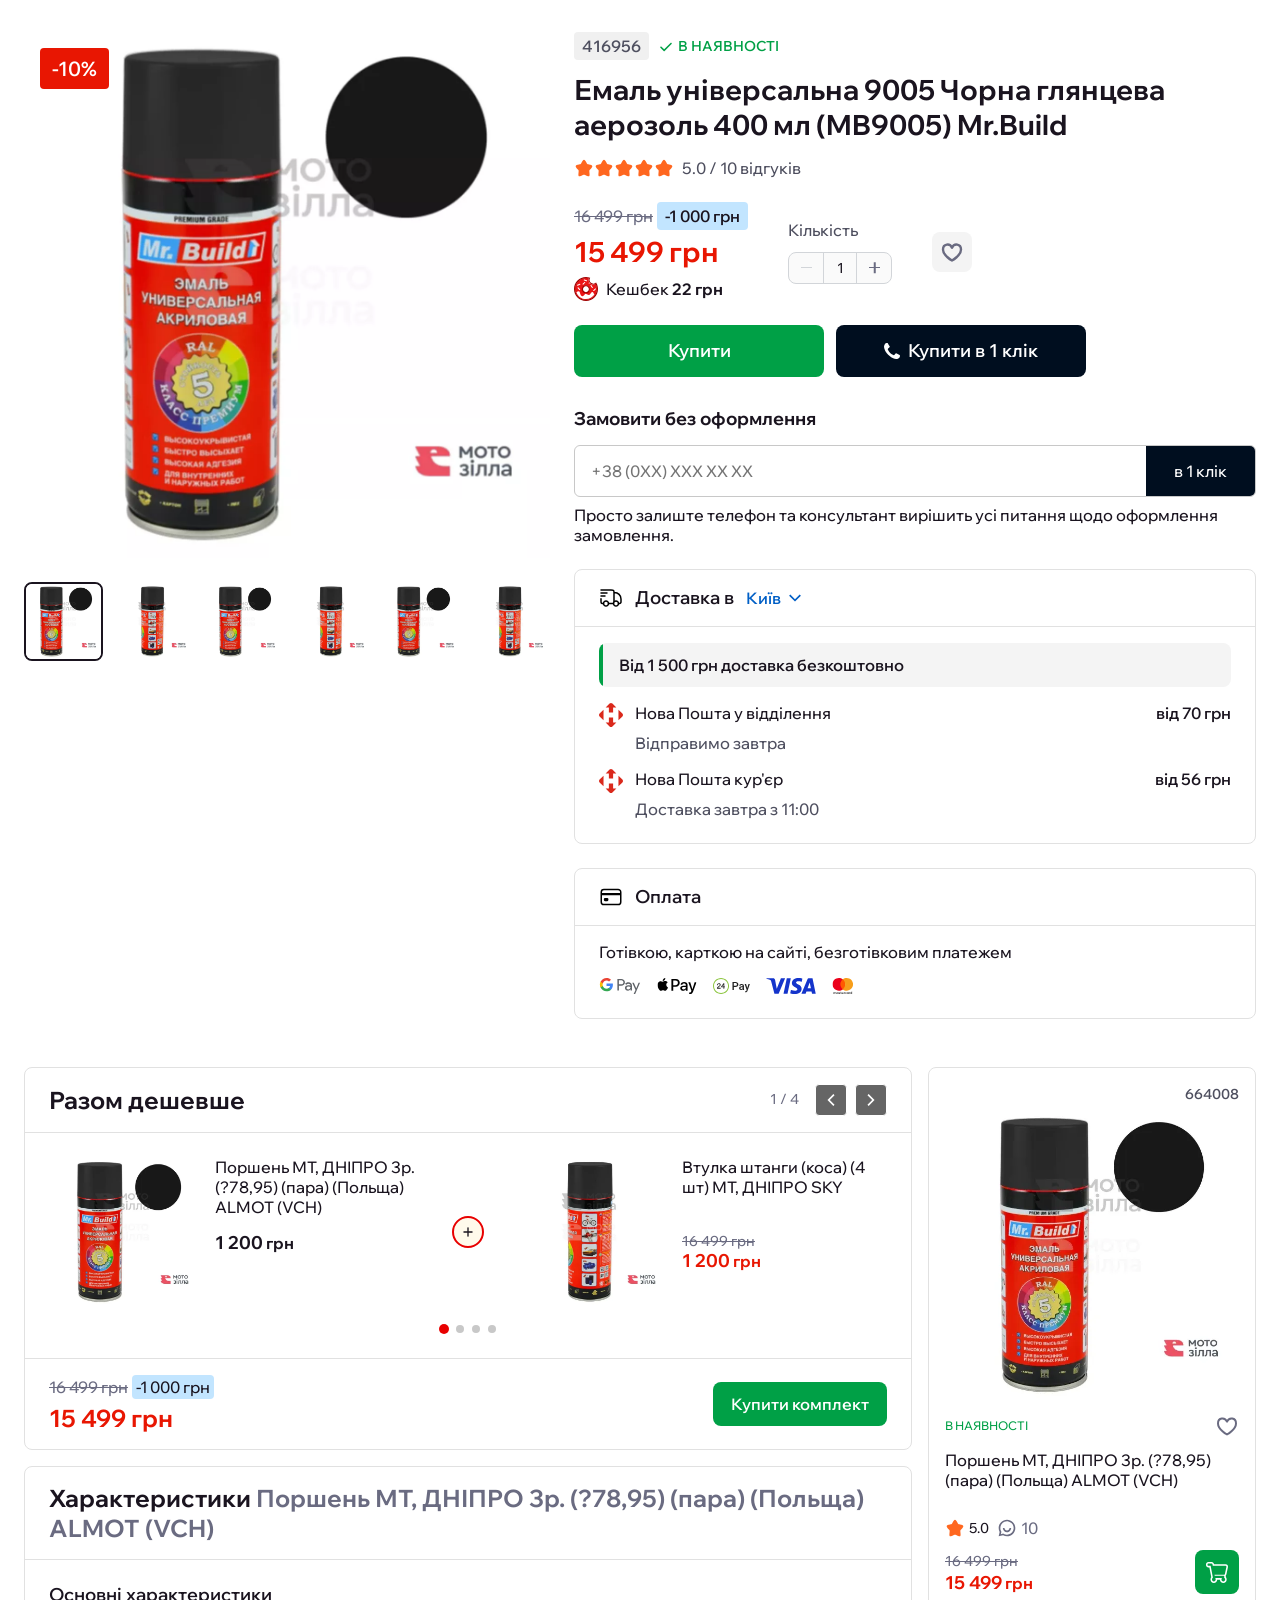
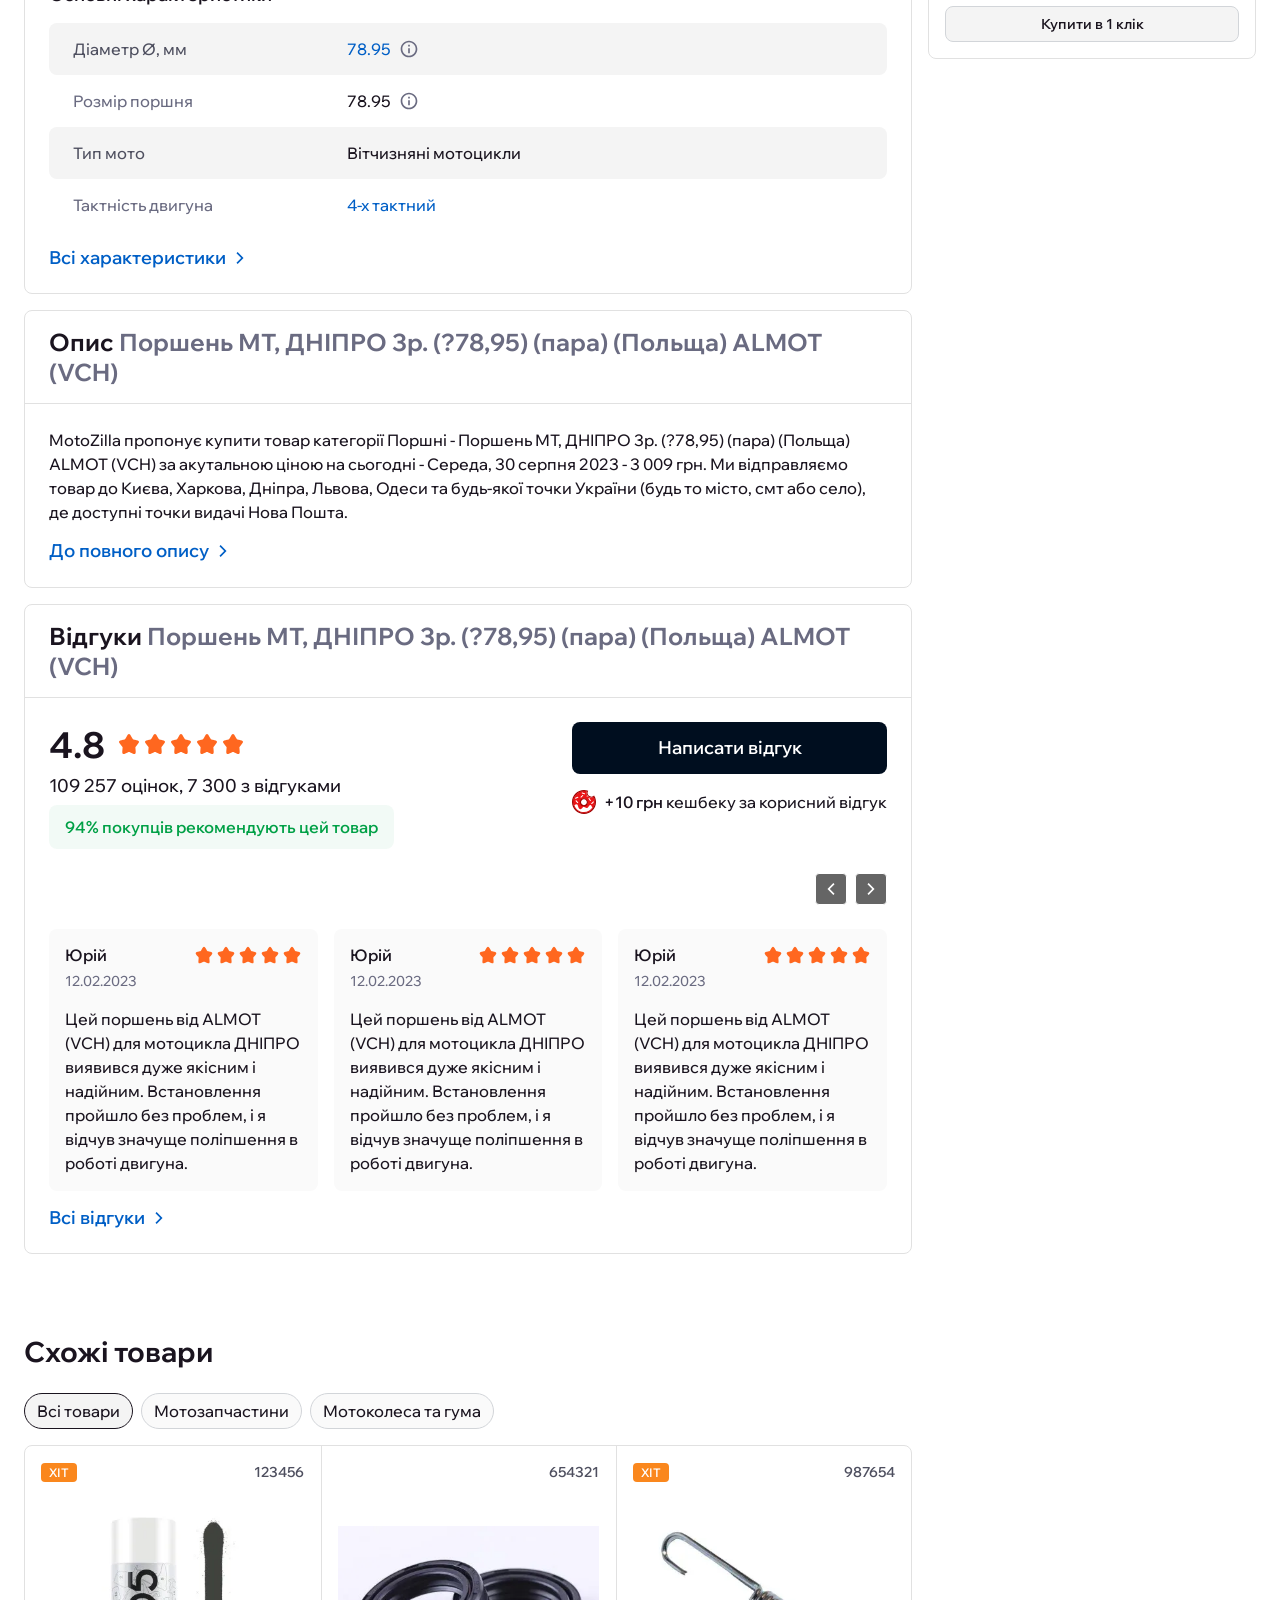
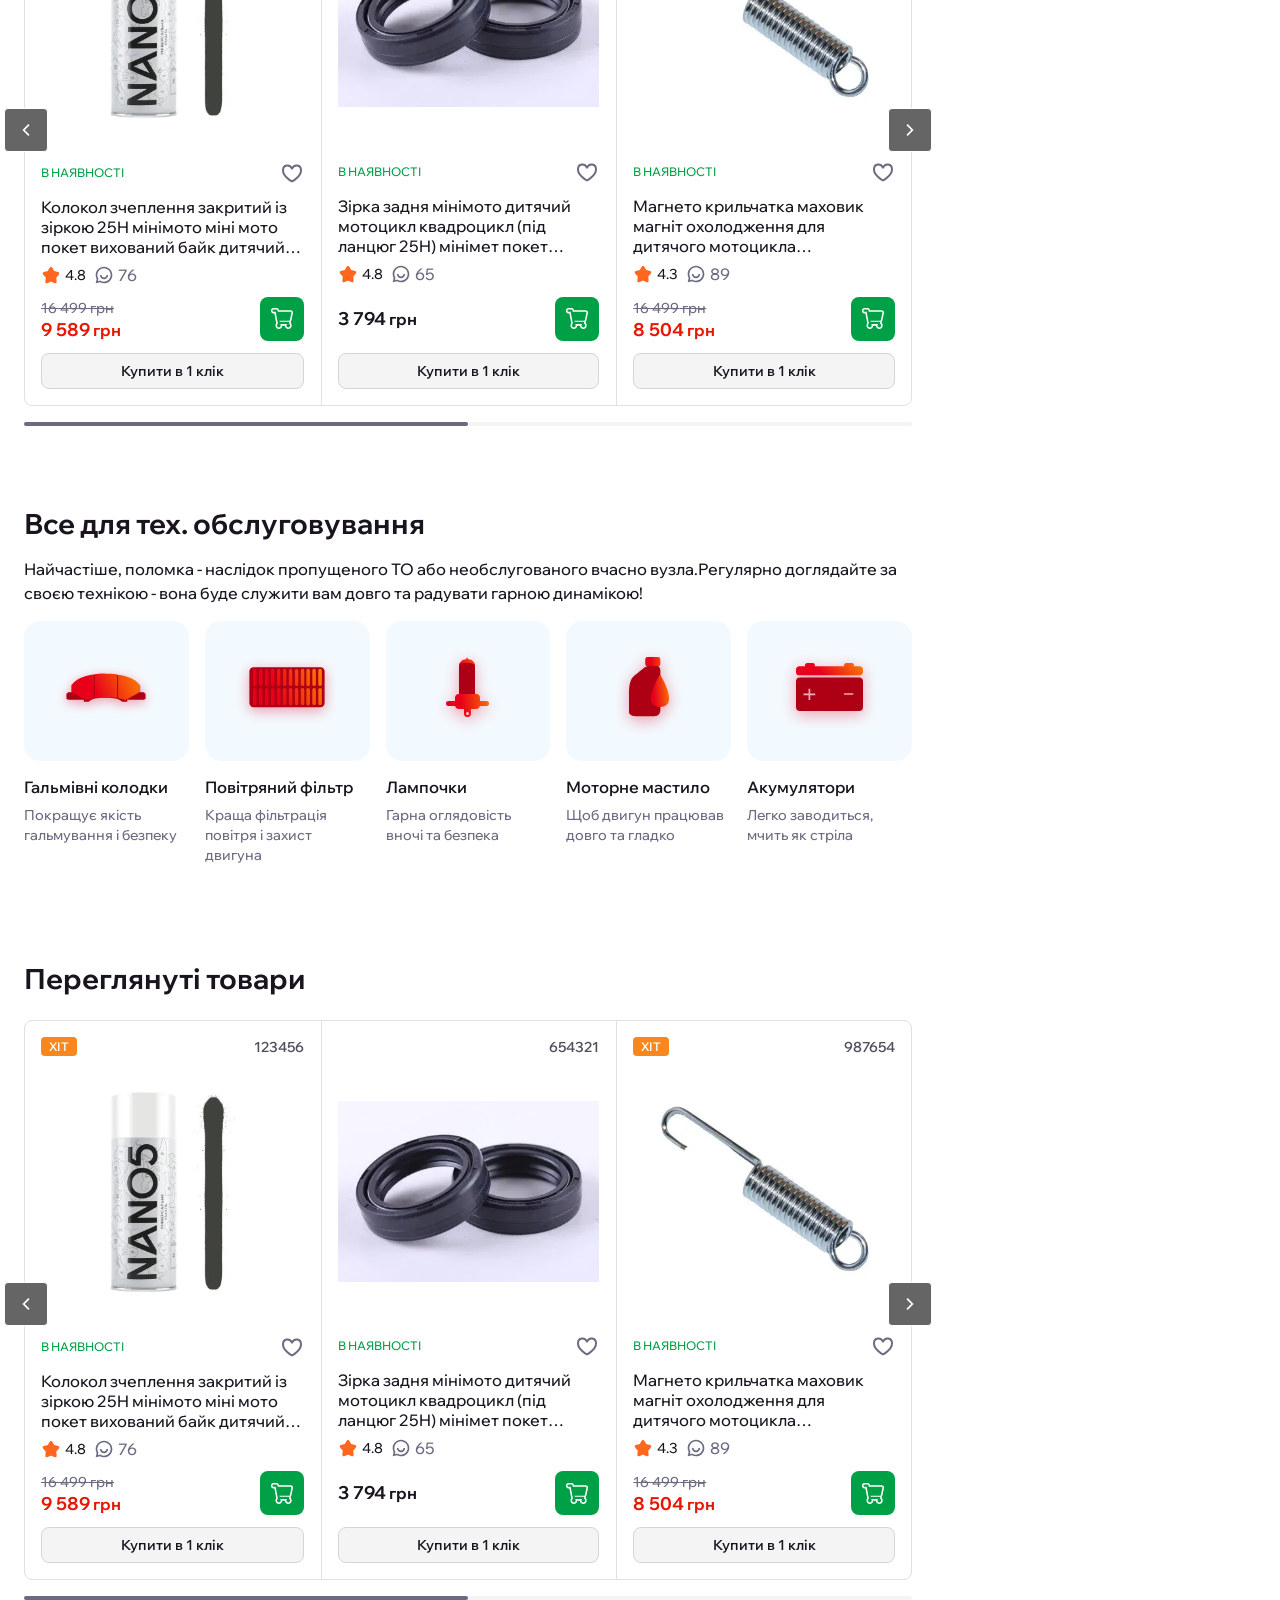
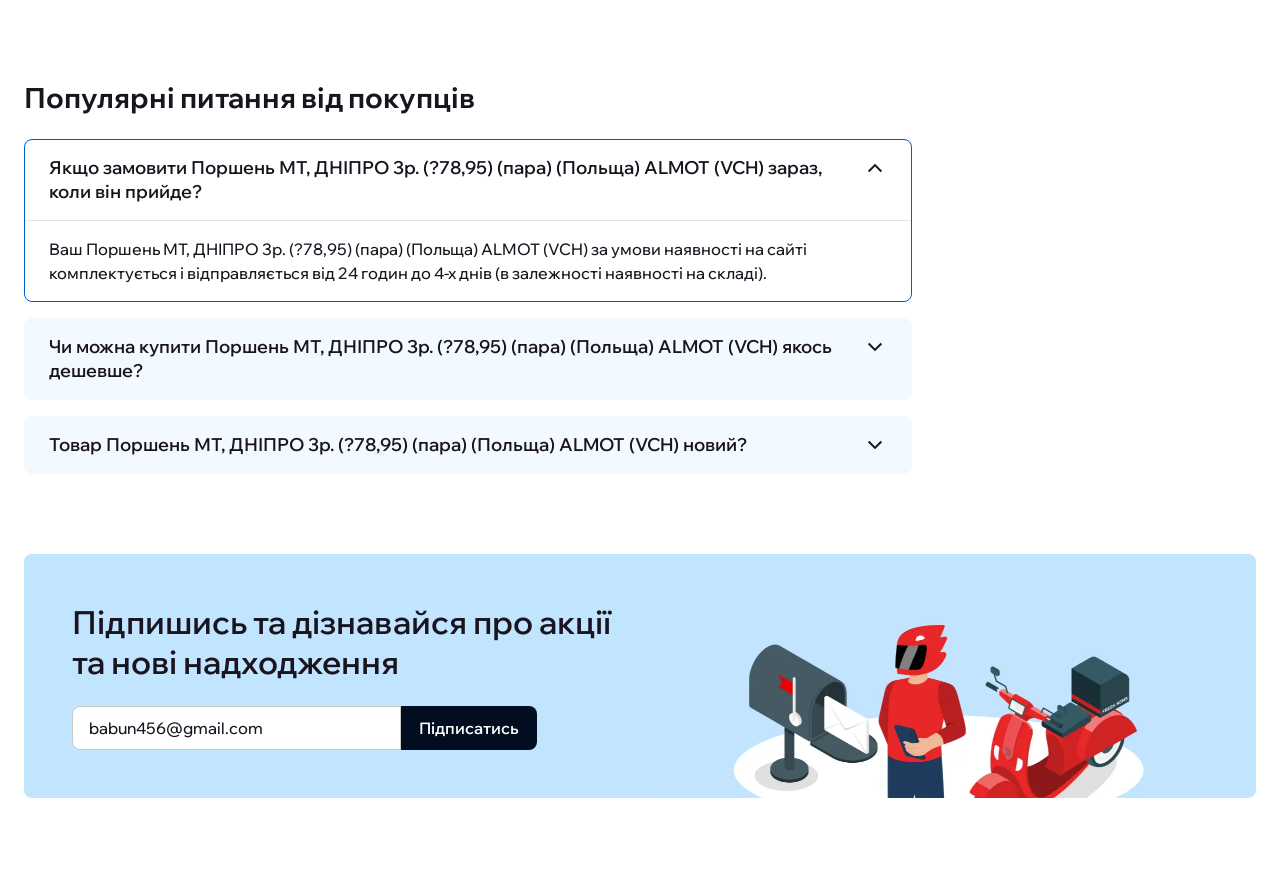
==== commit 91755ba6: "add full product" ====
--- a/index.html
+++ b/index.html
@@ -3,18 +3,21 @@
 	<head>
 		<meta charset="UTF-8">
 		<meta name="viewport" content="width=device-width, initial-scale=1.0">
-		<link rel="preload" href="./assets/fonts/WixMadeforDisplay-SemiBold.woff2" as="font" type="font/woff2" crossorigin="anonymous">
-		<link rel="preload" href="./assets/fonts/WixMadeforDisplay-Medium.woff2" as="font" type="font/woff2" crossorigin="anonymous">
-		<link rel="preload" href="./assets/fonts/WixMadeforDisplay-Bold.woff2" as="font" type="font/woff2" crossorigin="anonymous">
+		<link rel="preload" href="./assets/fonts/WixMadeforDisplay-SemiBold.woff2" as="font" type="font/woff2">
+		<link rel="preload" href="./assets/fonts/WixMadeforDisplay-Medium.woff2" as="font" type="font/woff2">
+		<link rel="preload" href="./assets/fonts/WixMadeforDisplay-Bold.woff2" as="font" type="font/woff2">
 		<link rel="shortcut icon" href="./assets/img/favicon.ico">
 		<title>Home Page</title>
-		<script type="module" crossorigin="" src="./js/index.min.js?v=1750874039976"></script>
-		<link rel="stylesheet" crossorigin="" href="./css/index.min.css?v=1750874039976">
+		<script defer src="./js/popper.min.js"></script>
+		<script defer src="./js/tippy-bundle.umd.min.js"></script>
+		<script defer src="./js/index.min.js?v=1750959957416"></script>
+		<link rel="stylesheet" href="./css/index.min.css?v=1750959957416">
 	</head>
 	<body>
 		<div class="wrapper">
 			<header data-fls-header="" class="header">
 				<div class="header__container">
+					<!-- <include src="@components/layout/menu/menu.html" locals='{"active":"Home"}'></include> -->
 				</div>
 			</header>
 			<main class="page">
@@ -222,6 +225,1238 @@
 								</div>
 							</div>
 						</div>
+						<div class="product-block__inner">
+							<div class="product-block__details">
+								<div class="product-detail">
+									<div class="product-detail__block">
+										<div class="product-detail__head">
+											<div class="product-detail__title">Разом дешевше</div>
+											<div class="product-detail__controls">
+												<div class="swiper-fraction"></div>
+												<div class="product-detail__arrows">
+													<button type="button" class="swiper-button-prev">
+														<svg width="8" height="12" viewbox="0 0 8 12" fill="none" xmlns="http://www.w3.org/2000/svg">
+															<path d="M7.53613 1.28504L6.35697 0.107544L0.465299 5.99921L6.35697 11.8917L7.53613 10.7134L2.82197 5.99921L7.53613 1.28504Z" fill="currentColor"></path>
+														</svg>
+													</button>
+													<button type="button" class="swiper-button-next">
+														<svg width="8" height="12" viewbox="0 0 8 12" fill="none" xmlns="http://www.w3.org/2000/svg">
+															<path d="M0.46582 10.7141L1.64499 11.8916L7.53665 5.99993L1.64499 0.107436L0.46582 1.28577L5.17999 5.99993L0.46582 10.7141Z" fill="currentColor"></path>
+														</svg>
+													</button>
+												</div>
+											</div>
+										</div>
+										<div class="product-detail__body">
+											<div data-fls-slider="" class="product-detail__slider swiper">
+												<div class="product-detail__wrapper swiper-wrapper">
+													<div class="product-detail__slide swiper-slide">
+														<div class="product-detail__card">
+															<a href="#" class="product-detail__card-img">
+																<img loading="lazy" alt="Image" src="./assets/img/1009633.568x0.webp">
+															</a>
+															<div class="product-detail__card-body">
+																<a href="#" class="product-detail__card-title">Поршень МТ, ДНІПРО 3р. (?78,95) (пара) (Польща) ALMOT (VCH)</a>
+																<div class="product-detail__card-prices">
+																	<div class="product-detail__card-price">
+																		<span>1 200</span>
+																		грн
+																	</div>
+																</div>
+															</div>
+														</div>
+														<div class="product-detail__circle-plus">
+															<svg width="16" height="16" viewbox="0 0 16 16" fill="none" xmlns="http://www.w3.org/2000/svg">
+																<path d="M11.9997 8.66536H8.66634V11.9987C8.66634 12.1755 8.5961 12.3451 8.47108 12.4701C8.34605 12.5951 8.17649 12.6654 7.99967 12.6654C7.82286 12.6654 7.65329 12.5951 7.52827 12.4701C7.40325 12.3451 7.33301 12.1755 7.33301 11.9987V8.66536H3.99967C3.82286 8.66536 3.65329 8.59513 3.52827 8.4701C3.40325 8.34508 3.33301 8.17551 3.33301 7.9987C3.33301 7.82189 3.40325 7.65232 3.52827 7.52729C3.65329 7.40227 3.82286 7.33203 3.99967 7.33203H7.33301V3.9987C7.33301 3.82189 7.40325 3.65232 7.52827 3.52729C7.65329 3.40227 7.82286 3.33203 7.99967 3.33203C8.17649 3.33203 8.34605 3.40227 8.47108 3.52729C8.5961 3.65232 8.66634 3.82189 8.66634 3.9987V7.33203H11.9997C12.1765 7.33203 12.3461 7.40227 12.4711 7.52729C12.5961 7.65232 12.6663 7.82189 12.6663 7.9987C12.6663 8.17551 12.5961 8.34508 12.4711 8.4701C12.3461 8.59513 12.1765 8.66536 11.9997 8.66536Z" fill="currentColor"></path>
+															</svg>
+														</div>
+														<div class="product-detail__card">
+															<a href="#" class="product-detail__card-img">
+																<img loading="lazy" alt="Image" src="./assets/img/1009634.568x0.webp">
+															</a>
+															<div class="product-detail__card-body">
+																<a href="#" class="product-detail__card-title">Втулка штанги (коса) (4 шт) МТ, ДНІПРО SKY</a>
+																<div class="product-detail__card-prices">
+																	<div class="product-detail__card-oldprice">
+																		<span>16 499</span>
+																		грн
+																	</div>
+																	<div class="product-detail__card-price red-color">
+																		<span>1 200</span>
+																		грн
+																	</div>
+																</div>
+															</div>
+														</div>
+													</div>
+													<div class="product-detail__slide swiper-slide">
+														<div class="product-detail__card">
+															<a href="#" class="product-detail__card-img">
+																<img loading="lazy" alt="Image" src="./assets/img/1009633.568x0.webp">
+															</a>
+															<div class="product-detail__card-body">
+																<a href="#" class="product-detail__card-title">Поршень МТ, ДНІПРО 3р. (?78,95) (пара) (Польща) ALMOT (VCH)</a>
+																<div class="product-detail__card-prices">
+																	<div class="product-detail__card-price">
+																		<span>1 200</span>
+																		грн
+																	</div>
+																</div>
+															</div>
+														</div>
+														<div class="product-detail__circle-plus">
+															<svg width="16" height="16" viewbox="0 0 16 16" fill="none" xmlns="http://www.w3.org/2000/svg">
+																<path d="M11.9997 8.66536H8.66634V11.9987C8.66634 12.1755 8.5961 12.3451 8.47108 12.4701C8.34605 12.5951 8.17649 12.6654 7.99967 12.6654C7.82286 12.6654 7.65329 12.5951 7.52827 12.4701C7.40325 12.3451 7.33301 12.1755 7.33301 11.9987V8.66536H3.99967C3.82286 8.66536 3.65329 8.59513 3.52827 8.4701C3.40325 8.34508 3.33301 8.17551 3.33301 7.9987C3.33301 7.82189 3.40325 7.65232 3.52827 7.52729C3.65329 7.40227 3.82286 7.33203 3.99967 7.33203H7.33301V3.9987C7.33301 3.82189 7.40325 3.65232 7.52827 3.52729C7.65329 3.40227 7.82286 3.33203 7.99967 3.33203C8.17649 3.33203 8.34605 3.40227 8.47108 3.52729C8.5961 3.65232 8.66634 3.82189 8.66634 3.9987V7.33203H11.9997C12.1765 7.33203 12.3461 7.40227 12.4711 7.52729C12.5961 7.65232 12.6663 7.82189 12.6663 7.9987C12.6663 8.17551 12.5961 8.34508 12.4711 8.4701C12.3461 8.59513 12.1765 8.66536 11.9997 8.66536Z" fill="currentColor"></path>
+															</svg>
+														</div>
+														<div class="product-detail__card">
+															<a href="#" class="product-detail__card-img">
+																<img loading="lazy" alt="Image" src="./assets/img/1009634.568x0.webp">
+															</a>
+															<div class="product-detail__card-body">
+																<a href="#" class="product-detail__card-title">Втулка штанги (коса) (4 шт) МТ, ДНІПРО SKY</a>
+																<div class="product-detail__card-prices">
+																	<div class="product-detail__card-oldprice">
+																		<span>16 499</span>
+																		грн
+																	</div>
+																	<div class="product-detail__card-price red-color">
+																		<span>1 200</span>
+																		грн
+																	</div>
+																</div>
+															</div>
+														</div>
+													</div>
+													<div class="product-detail__slide swiper-slide">
+														<div class="product-detail__card">
+															<a href="#" class="product-detail__card-img">
+																<img loading="lazy" alt="Image" src="./assets/img/1009633.568x0.webp">
+															</a>
+															<div class="product-detail__card-body">
+																<a href="#" class="product-detail__card-title">Поршень МТ, ДНІПРО 3р. (?78,95) (пара) (Польща) ALMOT (VCH)</a>
+																<div class="product-detail__card-prices">
+																	<div class="product-detail__card-price">
+																		<span>1 200</span>
+																		грн
+																	</div>
+																</div>
+															</div>
+														</div>
+														<div class="product-detail__circle-plus">
+															<svg width="16" height="16" viewbox="0 0 16 16" fill="none" xmlns="http://www.w3.org/2000/svg">
+																<path d="M11.9997 8.66536H8.66634V11.9987C8.66634 12.1755 8.5961 12.3451 8.47108 12.4701C8.34605 12.5951 8.17649 12.6654 7.99967 12.6654C7.82286 12.6654 7.65329 12.5951 7.52827 12.4701C7.40325 12.3451 7.33301 12.1755 7.33301 11.9987V8.66536H3.99967C3.82286 8.66536 3.65329 8.59513 3.52827 8.4701C3.40325 8.34508 3.33301 8.17551 3.33301 7.9987C3.33301 7.82189 3.40325 7.65232 3.52827 7.52729C3.65329 7.40227 3.82286 7.33203 3.99967 7.33203H7.33301V3.9987C7.33301 3.82189 7.40325 3.65232 7.52827 3.52729C7.65329 3.40227 7.82286 3.33203 7.99967 3.33203C8.17649 3.33203 8.34605 3.40227 8.47108 3.52729C8.5961 3.65232 8.66634 3.82189 8.66634 3.9987V7.33203H11.9997C12.1765 7.33203 12.3461 7.40227 12.4711 7.52729C12.5961 7.65232 12.6663 7.82189 12.6663 7.9987C12.6663 8.17551 12.5961 8.34508 12.4711 8.4701C12.3461 8.59513 12.1765 8.66536 11.9997 8.66536Z" fill="currentColor"></path>
+															</svg>
+														</div>
+														<div class="product-detail__card">
+															<a href="#" class="product-detail__card-img">
+																<img loading="lazy" alt="Image" src="./assets/img/1009634.568x0.webp">
+															</a>
+															<div class="product-detail__card-body">
+																<a href="#" class="product-detail__card-title">Втулка штанги (коса) (4 шт) МТ, ДНІПРО SKY</a>
+																<div class="product-detail__card-prices">
+																	<div class="product-detail__card-oldprice">
+																		<span>16 499</span>
+																		грн
+																	</div>
+																	<div class="product-detail__card-price red-color">
+																		<span>1 200</span>
+																		грн
+																	</div>
+																</div>
+															</div>
+														</div>
+													</div>
+													<div class="product-detail__slide swiper-slide">
+														<div class="product-detail__card">
+															<a href="#" class="product-detail__card-img">
+																<img loading="lazy" alt="Image" src="./assets/img/1009633.568x0.webp">
+															</a>
+															<div class="product-detail__card-body">
+																<a href="#" class="product-detail__card-title">Поршень МТ, ДНІПРО 3р. (?78,95) (пара) (Польща) ALMOT (VCH)</a>
+																<div class="product-detail__card-prices">
+																	<div class="product-detail__card-price">
+																		<span>1 200</span>
+																		грн
+																	</div>
+																</div>
+															</div>
+														</div>
+														<div class="product-detail__circle-plus">
+															<svg width="16" height="16" viewbox="0 0 16 16" fill="none" xmlns="http://www.w3.org/2000/svg">
+																<path d="M11.9997 8.66536H8.66634V11.9987C8.66634 12.1755 8.5961 12.3451 8.47108 12.4701C8.34605 12.5951 8.17649 12.6654 7.99967 12.6654C7.82286 12.6654 7.65329 12.5951 7.52827 12.4701C7.40325 12.3451 7.33301 12.1755 7.33301 11.9987V8.66536H3.99967C3.82286 8.66536 3.65329 8.59513 3.52827 8.4701C3.40325 8.34508 3.33301 8.17551 3.33301 7.9987C3.33301 7.82189 3.40325 7.65232 3.52827 7.52729C3.65329 7.40227 3.82286 7.33203 3.99967 7.33203H7.33301V3.9987C7.33301 3.82189 7.40325 3.65232 7.52827 3.52729C7.65329 3.40227 7.82286 3.33203 7.99967 3.33203C8.17649 3.33203 8.34605 3.40227 8.47108 3.52729C8.5961 3.65232 8.66634 3.82189 8.66634 3.9987V7.33203H11.9997C12.1765 7.33203 12.3461 7.40227 12.4711 7.52729C12.5961 7.65232 12.6663 7.82189 12.6663 7.9987C12.6663 8.17551 12.5961 8.34508 12.4711 8.4701C12.3461 8.59513 12.1765 8.66536 11.9997 8.66536Z" fill="currentColor"></path>
+															</svg>
+														</div>
+														<div class="product-detail__card">
+															<a href="#" class="product-detail__card-img">
+																<img loading="lazy" alt="Image" src="./assets/img/1009634.568x0.webp">
+															</a>
+															<div class="product-detail__card-body">
+																<a href="#" class="product-detail__card-title">Втулка штанги (коса) (4 шт) МТ, ДНІПРО SKY</a>
+																<div class="product-detail__card-prices">
+																	<div class="product-detail__card-oldprice">
+																		<span>16 499</span>
+																		грн
+																	</div>
+																	<div class="product-detail__card-price red-color">
+																		<span>1 200</span>
+																		грн
+																	</div>
+																</div>
+															</div>
+														</div>
+													</div>
+												</div>
+												<div class="swiper-pagination"></div>
+											</div>
+										</div>
+										<div class="product-detail__bottom">
+											<div class="product-block__prices">
+												<div class="product-block__sale">
+													<div class="product-block__oldprice">16 499 грн</div>
+													<div class="product-block__sale-sum">-1 000 грн</div>
+												</div>
+												<div class="product-block__price">15 499 грн</div>
+											</div>
+											<button type="button" class="product-detail__buy">Купити комплект</button>
+										</div>
+									</div>
+									<div class="product-detail__block">
+										<div class="product-detail__head">
+											<div class="product-detail__title">
+												Характеристики
+												<span>Поршень МТ, ДНІПРО 3р. (?78,95) (пара) (Польща) ALMOT
+										(VCH)</span>
+											</div>
+										</div>
+										<div class="product-detail__body">
+											<div class="product-detail__subtitle">Основні характеристики</div>
+											<dl class="product-detail__list">
+												<div class="product-detail__item">
+													<dt class="product-detail__item-label">Діаметр Ø, мм</dt>
+													<dd class="product-detail__item-value">
+														<a href="#" class="text-link">78.95</a>
+														<div class="product-detail__tippy" data-tippy-content="This is a Tooltip!">
+															<svg width="20" height="20" viewbox="0 0 20 20" fill="none" xmlns="http://www.w3.org/2000/svg">
+																<path d="M9.16699 5.83329H10.8337V7.49996H9.16699V5.83329ZM9.16699 9.16663H10.8337V14.1666H9.16699V9.16663ZM10.0003 1.66663C5.40033 1.66663 1.66699 5.39996 1.66699 9.99996C1.66699 14.6 5.40033 18.3333 10.0003 18.3333C14.6003 18.3333 18.3337 14.6 18.3337 9.99996C18.3337 5.39996 14.6003 1.66663 10.0003 1.66663ZM10.0003 16.6666C6.32533 16.6666 3.33366 13.675 3.33366 9.99996C3.33366 6.32496 6.32533 3.33329 10.0003 3.33329C13.6753 3.33329 16.667 6.32496 16.667 9.99996C16.667 13.675 13.6753 16.6666 10.0003 16.6666Z" fill="currentColor"></path>
+															</svg>
+														</div>
+													</dd>
+												</div>
+												<div class="product-detail__item">
+													<dt class="product-detail__item-label">Розмір поршня</dt>
+													<dd class="product-detail__item-value">
+														<span>78.95</span>
+														<div class="product-detail__tippy" data-tippy-content="This is a Tooltip!">
+															<svg width="20" height="20" viewbox="0 0 20 20" fill="none" xmlns="http://www.w3.org/2000/svg">
+																<path d="M9.16699 5.83329H10.8337V7.49996H9.16699V5.83329ZM9.16699 9.16663H10.8337V14.1666H9.16699V9.16663ZM10.0003 1.66663C5.40033 1.66663 1.66699 5.39996 1.66699 9.99996C1.66699 14.6 5.40033 18.3333 10.0003 18.3333C14.6003 18.3333 18.3337 14.6 18.3337 9.99996C18.3337 5.39996 14.6003 1.66663 10.0003 1.66663ZM10.0003 16.6666C6.32533 16.6666 3.33366 13.675 3.33366 9.99996C3.33366 6.32496 6.32533 3.33329 10.0003 3.33329C13.6753 3.33329 16.667 6.32496 16.667 9.99996C16.667 13.675 13.6753 16.6666 10.0003 16.6666Z" fill="currentColor"></path>
+															</svg>
+														</div>
+													</dd>
+												</div>
+												<div class="product-detail__item">
+													<dt class="product-detail__item-label">Тип мото</dt>
+													<dd class="product-detail__item-value">Вітчизняні мотоцикли</dd>
+												</div>
+												<div class="product-detail__item">
+													<dt class="product-detail__item-label">Тактність двигуна</dt>
+													<dd class="product-detail__item-value">
+														<a href="#" class="text-link">4-х тактний</a>
+													</dd>
+												</div>
+											</dl>
+											<a href="#" class="product-detail__link">
+												<span>Всі характеристики</span>
+												<svg width="20" height="20" viewbox="0 0 20 20" fill="none" xmlns="http://www.w3.org/2000/svg">
+													<path d="M6.46484 14.7142L7.64401 15.8917L13.5357 10.0001L7.64401 4.10756L6.46484 5.28589L11.179 10.0001L6.46484 14.7142Z" fill="currentColor"></path>
+												</svg>
+											</a>
+										</div>
+									</div>
+									<div class="product-detail__block">
+										<div class="product-detail__head">
+											<div class="product-detail__title">
+												Опис
+												<span>Поршень МТ, ДНІПРО 3р. (?78,95) (пара) (Польща) ALMOT
+										(VCH)</span>
+											</div>
+										</div>
+										<div class="product-detail__body">
+											<p>
+												MotoZilla пропонує купити товар категорії Поршні - Поршень МТ, ДНІПРО 3р. (?78,95)
+									(пара) (Польща) ALMOT (VCH) за акутальною ціною на сьогодні - Середа, 30 серпня 2023
+									- 3 009 грн. Ми відправляємо товар до Києва, Харкова, Дніпра, Львова, Одеси та
+									будь-якої точки України (будь то місто, смт або село), де доступні точки видачі Нова
+									Пошта.
+											</p>
+											<a href="#" class="product-detail__link">
+												<span>До повного опису</span>
+												<svg width="20" height="20" viewbox="0 0 20 20" fill="none" xmlns="http://www.w3.org/2000/svg">
+													<path d="M6.46484 14.7142L7.64401 15.8917L13.5357 10.0001L7.64401 4.10756L6.46484 5.28589L11.179 10.0001L6.46484 14.7142Z" fill="currentColor"></path>
+												</svg>
+											</a>
+										</div>
+									</div>
+									<div class="product-detail__block">
+										<div class="product-detail__head">
+											<div class="product-detail__title">
+												Відгуки
+												<span>Поршень МТ, ДНІПРО 3р. (?78,95) (пара) (Польща) ALMOT
+										(VCH)</span>
+											</div>
+										</div>
+										<div class="product-detail__body">
+											<div class="reviews-block">
+												<div class="reviews-block__head">
+													<div class="reviews-block__left">
+														<div class="reviews-block__rating">
+															<span>4.8</span>
+															<div class="reviews-block__stars">
+																<img src="./assets/img/icons/star.svg" alt="Image" loading="lazy">
+																<img src="./assets/img/icons/star.svg" alt="Image" loading="lazy">
+																<img src="./assets/img/icons/star.svg" alt="Image" loading="lazy">
+																<img src="./assets/img/icons/star.svg" alt="Image" loading="lazy">
+																<img src="./assets/img/icons/star.svg" alt="Image" loading="lazy">
+															</div>
+														</div>
+														<div class="reviews-block__rating-text">109 257 оцінок, 7 300 з відгуками</div>
+														<div class="reviews-block__recommendation">94% покупців рекомендують цей товар</div>
+													</div>
+													<div class="reviews-block__right">
+														<button type="button" class="reviews-block__btn dark-btn">Написати відгук</button>
+														<div class="reviews-block__cashback">
+															<img src="./assets/img/icons/ponchik.svg" alt="Image" loading="lazy">
+															<p>
+																<span>+10 грн</span>
+																кешбеку за корисний відгук
+															</p>
+														</div>
+													</div>
+												</div>
+												<div class="reviews-block__arrows" data-swiper-lock="">
+													<button type="button" class="swiper-button-prev">
+														<svg width="8" height="12" viewbox="0 0 8 12" fill="none" xmlns="http://www.w3.org/2000/svg">
+															<path d="M7.53613 1.28504L6.35697 0.107544L0.465299 5.99921L6.35697 11.8917L7.53613 10.7134L2.82197 5.99921L7.53613 1.28504Z" fill="currentColor"></path>
+														</svg>
+													</button>
+													<button type="button" class="swiper-button-next">
+														<svg width="8" height="12" viewbox="0 0 8 12" fill="none" xmlns="http://www.w3.org/2000/svg">
+															<path d="M0.46582 10.7141L1.64499 11.8916L7.53665 5.99993L1.64499 0.107436L0.46582 1.28577L5.17999 5.99993L0.46582 10.7141Z" fill="currentColor"></path>
+														</svg>
+													</button>
+												</div>
+												<div data-fls-slider="" class="reviews-block__slider swiper">
+													<div class="reviews-block__wrapper swiper-wrapper">
+														<div class="reviews-block__slide swiper-slide reviews-card">
+															<div class="reviews-card__head">
+																<div class="reviews-card__name">Юрій</div>
+																<div class="reviews-card__stars">
+																	<img src="./assets/img/icons/star.svg" alt="Image" loading="lazy">
+																	<img src="./assets/img/icons/star.svg" alt="Image" loading="lazy">
+																	<img src="./assets/img/icons/star.svg" alt="Image" loading="lazy">
+																	<img src="./assets/img/icons/star.svg" alt="Image" loading="lazy">
+																	<img src="./assets/img/icons/star.svg" alt="Image" loading="lazy">
+																</div>
+															</div>
+															<div class="reviews-card__date">12.02.2023</div>
+															<div class="reviews-card__text">
+																Цей поршень від ALMOT (VCH) для мотоцикла ДНІПРО виявився дуже
+													якісним і надійним. Встановлення пройшло без проблем, і я відчув
+													значуще поліпшення в роботі двигуна.
+															</div>
+														</div>
+														<div class="reviews-block__slide swiper-slide reviews-card">
+															<div class="reviews-card__head">
+																<div class="reviews-card__name">Юрій</div>
+																<div class="reviews-card__stars">
+																	<img src="./assets/img/icons/star.svg" alt="Image" loading="lazy">
+																	<img src="./assets/img/icons/star.svg" alt="Image" loading="lazy">
+																	<img src="./assets/img/icons/star.svg" alt="Image" loading="lazy">
+																	<img src="./assets/img/icons/star.svg" alt="Image" loading="lazy">
+																	<img src="./assets/img/icons/star.svg" alt="Image" loading="lazy">
+																</div>
+															</div>
+															<div class="reviews-card__date">12.02.2023</div>
+															<div class="reviews-card__text">
+																Цей поршень від ALMOT (VCH) для мотоцикла ДНІПРО виявився дуже
+													якісним і надійним. Встановлення пройшло без проблем, і я відчув
+													значуще поліпшення в роботі двигуна.
+															</div>
+														</div>
+														<div class="reviews-block__slide swiper-slide reviews-card">
+															<div class="reviews-card__head">
+																<div class="reviews-card__name">Юрій</div>
+																<div class="reviews-card__stars">
+																	<img src="./assets/img/icons/star.svg" alt="Image" loading="lazy">
+																	<img src="./assets/img/icons/star.svg" alt="Image" loading="lazy">
+																	<img src="./assets/img/icons/star.svg" alt="Image" loading="lazy">
+																	<img src="./assets/img/icons/star.svg" alt="Image" loading="lazy">
+																	<img src="./assets/img/icons/star.svg" alt="Image" loading="lazy">
+																</div>
+															</div>
+															<div class="reviews-card__date">12.02.2023</div>
+															<div class="reviews-card__text">
+																Цей поршень від ALMOT (VCH) для мотоцикла ДНІПРО виявився дуже
+													якісним і надійним. Встановлення пройшло без проблем, і я відчув
+													значуще поліпшення в роботі двигуна.
+															</div>
+														</div>
+														<div class="reviews-block__slide swiper-slide reviews-card">
+															<div class="reviews-card__head">
+																<div class="reviews-card__name">Юрій</div>
+																<div class="reviews-card__stars">
+																	<img src="./assets/img/icons/star.svg" alt="Image" loading="lazy">
+																	<img src="./assets/img/icons/star.svg" alt="Image" loading="lazy">
+																	<img src="./assets/img/icons/star.svg" alt="Image" loading="lazy">
+																	<img src="./assets/img/icons/star.svg" alt="Image" loading="lazy">
+																	<img src="./assets/img/icons/star.svg" alt="Image" loading="lazy">
+																</div>
+															</div>
+															<div class="reviews-card__date">12.02.2023</div>
+															<div class="reviews-card__text">
+																Цей поршень від ALMOT (VCH) для мотоцикла ДНІПРО виявився дуже
+													якісним і надійним. Встановлення пройшло без проблем, і я відчув
+													значуще поліпшення в роботі двигуна.
+															</div>
+														</div>
+													</div>
+												</div>
+											</div>
+											<a href="#" class="product-detail__link">
+												<span>Всі відгуки</span>
+												<svg width="20" height="20" viewbox="0 0 20 20" fill="none" xmlns="http://www.w3.org/2000/svg">
+													<path d="M6.46484 14.7142L7.64401 15.8917L13.5357 10.0001L7.64401 4.10756L6.46484 5.28589L11.179 10.0001L6.46484 14.7142Z" fill="currentColor"></path>
+												</svg>
+											</a>
+										</div>
+									</div>
+								</div>
+								<div class="proposals-block">
+									<div class="proposals-block__title title">Cхожі товари</div>
+									<div class="proposals-block__categories">
+										<button type="button" class="proposals-block__category is-active">Всі товари</button>
+										<button type="button" class="proposals-block__category">Мотозапчастини</button>
+										<button type="button" class="proposals-block__category">Мотоколеса та гума</button>
+									</div>
+									<div class="proposals-block__body">
+										<div class="proposals-block__arrows">
+											<button type="button" class="swiper-button-prev">
+												<svg width="8" height="12" viewbox="0 0 8 12" fill="none" xmlns="http://www.w3.org/2000/svg">
+													<path d="M7.53613 1.28504L6.35697 0.107544L0.465299 5.99921L6.35697 11.8917L7.53613 10.7134L2.82197 5.99921L7.53613 1.28504Z" fill="currentColor"></path>
+												</svg>
+											</button>
+											<button type="button" class="swiper-button-next">
+												<svg width="8" height="12" viewbox="0 0 8 12" fill="none" xmlns="http://www.w3.org/2000/svg">
+													<path d="M0.46582 10.7141L1.64499 11.8916L7.53665 5.99993L1.64499 0.107436L0.46582 1.28577L5.17999 5.99993L0.46582 10.7141Z" fill="currentColor"></path>
+												</svg>
+											</button>
+										</div>
+										<div data-fls-slider="" class="proposals-block__slider swiper">
+											<div class="proposals-block__wrapper swiper-wrapper">
+												<article class="proposals-block__slide swiper-slide product-card">
+													<div class="product-card__head">
+														<div class="product-card__badge">ХІТ</div>
+														<div class="product-card__id">123456</div>
+													</div>
+													<div class="product-card__inner">
+														<a href="#" class="product-card__img">
+															<img loading="lazy" alt="Image" src="./assets/img/products/1122406.400.webp">
+														</a>
+														<div class="product-card__info">
+															<div class="product-card__existence green-color">В наявності</div>
+															<button type="button" class="product-card__fav" data-toggle-active="">
+																<svg width="24" height="24" viewbox="0 0 24 24" fill="none" xmlns="http://www.w3.org/2000/svg">
+																	<path d="M12 7.69395C10 2.99995 3 3.49995 3 9.49996C3 15.5 12 20.5 12 20.5C12 20.5 21 15.5 21 9.49996C21 3.49995 14 2.99995 12 7.69395Z" stroke="currentColor" stroke-width="2" stroke-linecap="round" stroke-linejoin="round"></path>
+																</svg>
+															</button>
+														</div>
+														<div class="product-card__body">
+															<a href="#" class="product-card__title">
+																Колокол зчеплення закритий із зіркою 25H мінімото міні мото покет
+													вихований байк дитячий квадроцикл 50 смТ
+															</a>
+															<div class="product-card__rating">
+																<div class="product-card__stars">
+																	<img src="./assets/img/icons/star.svg" alt="star">
+																	<span>4.8</span>
+																</div>
+																<a href="#" class="product-card__reviews">
+																	<svg width="20" height="20" viewbox="0 0 20 20" fill="none" xmlns="http://www.w3.org/2000/svg">
+																		<path d="M6.07617 17.3533L1.667 18.3333L2.647 13.9241C2.00174 12.7169 1.66508 11.3688 1.667 9.99996C1.667 5.39746 5.39783 1.66663 10.0003 1.66663C14.6028 1.66663 18.3337 5.39746 18.3337 9.99996C18.3337 14.6025 14.6028 18.3333 10.0003 18.3333C8.63148 18.3352 7.2834 17.9986 6.07617 17.3533ZM6.31783 15.5925L6.862 15.8841C7.82752 16.3999 8.90568 16.6687 10.0003 16.6666C11.3189 16.6666 12.6078 16.2756 13.7041 15.5431C14.8005 14.8105 15.6549 13.7694 16.1595 12.5512C16.6641 11.333 16.7961 9.99256 16.5389 8.69936C16.2817 7.40615 15.6467 6.21826 14.7144 5.28591C13.782 4.35356 12.5941 3.71863 11.3009 3.46139C10.0077 3.20416 8.66729 3.33618 7.44911 3.84076C6.23094 4.34535 5.18975 5.19983 4.4572 6.29616C3.72466 7.39249 3.33367 8.68142 3.33367 9.99996C3.33367 11.1125 3.6045 12.1808 4.117 13.1383L4.40783 13.6825L3.862 16.1383L6.31783 15.5925ZM5.83367 9.99996H7.50033C7.50033 10.663 7.76373 11.2989 8.23257 11.7677C8.70141 12.2366 9.33729 12.5 10.0003 12.5C10.6634 12.5 11.2993 12.2366 11.7681 11.7677C12.2369 11.2989 12.5003 10.663 12.5003 9.99996H14.167C14.167 11.105 13.728 12.1648 12.9466 12.9462C12.1652 13.7276 11.1054 14.1666 10.0003 14.1666C8.89527 14.1666 7.83546 13.7276 7.05406 12.9462C6.27265 12.1648 5.83367 11.105 5.83367 9.99996Z" fill="currentColor"></path>
+																	</svg>
+																	<span>76</span>
+																</a>
+															</div>
+														</div>
+														<div class="product-card__detail">
+															<div class="product-card__prices">
+																<div class="product-card__oldprice">
+																	<span>16 499</span>
+																	грн
+																</div>
+																<div class="product-card__price red-color">
+																	<span>9 589</span>
+																	грн
+																</div>
+															</div>
+															<button type="button" class="product-card__buy">
+																<svg xmlns="http://www.w3.org/2000/svg" width="22" height="21" fill="none">
+																	<path fill-rule="evenodd" clip-rule="evenodd" d="M20.374 12.495l-.024.076c-.107.338-.309.79-.695 1.151.087.22.149.461.176.716h.14l-.13.125c.009.163.003.33-.02.503l-.004.03c.12.143.226.292.322.444.36.57.552 1.226.552 1.901 0 1.02-.384 1.872-1.007 2.529A3.187 3.187 0 0117.315 21c-.9 0-1.729-.32-2.402-1.03-.618-.653-.923-1.444-.968-2.302h-2.729a3.586 3.586 0 01-1 2.302A3.187 3.187 0 017.847 21c-.9 0-1.729-.32-2.402-1.03s-.974-1.583-.974-2.529c0-.586.117-1.174.422-1.754l.02-.037.02-.035c.096-.16.201-.311.315-.453l-1.877-9.71H2.324c-.479 0-1.14-.143-1.648-.716C.134 4.2 0 3.506 0 3.004v-.556C0 1.86.196 1.226.678.718 1.069.305 1.648 0 2.324 0H5.71c.586 0 1.137.25 1.547.683.228.24.47.557.635.993l.052.138.077.407h11.661c.742 0 1.364.336 1.806.896l.052.066.045.072c.29.457.543 1.166.344 1.975l-1.555 7.265zm.065-7.652c.065-.243 0-.486-.132-.694a.749.749 0 00-.625-.312H6.762l-.296-1.562a1.325 1.325 0 00-.296-.451.633.633 0 00-.46-.209H2.324a.773.773 0 00-.559.243.837.837 0 00-.23.59v.556c0 .243.066.45.23.59.131.173.329.243.559.243h2.301L6.926 15.74a2.826 2.826 0 00-.151.114 2.294 2.294 0 00-.539.614 2.01 2.01 0 00-.23.972c0 .555.164 1.007.526 1.388.362.382.789.556 1.315.556.493 0 .92-.174 1.282-.556a1.935 1.935 0 00.56-1.388 1.94 1.94 0 00-.56-1.388h6.904c-.394.382-.559.833-.559 1.388 0 .078.003.154.01.227.04.453.205.833.516 1.161.362.382.79.556 1.315.556.493 0 .92-.174 1.282-.556a1.94 1.94 0 00.56-1.388 1.88 1.88 0 00-.297-1.006 2.173 2.173 0 00-.428-.509 1.803 1.803 0 00-.328-.22l.198-.868a.972.972 0 00-.067-.503 1.177 1.177 0 00-.098-.19c-.164-.21-.361-.313-.592-.313H8.702l-.197-1.11h9.632c.165 0 .329-.036.46-.174a.597.597 0 00.04-.035 1.06 1.06 0 00.256-.451l1.546-7.219z" fill="currentColor"></path>
+																</svg>
+															</button>
+														</div>
+														<button type="button" class="product-card__btn">Купити в 1 клік</button>
+													</div>
+												</article>
+												<article class="proposals-block__slide swiper-slide product-card">
+													<div class="product-card__head">
+														<div class="product-card__id">654321</div>
+													</div>
+													<div class="product-card__inner">
+														<a href="#" class="product-card__img">
+															<img loading="lazy" alt="Image" src="./assets/img/products/370954.400.webp">
+														</a>
+														<div class="product-card__info">
+															<div class="product-card__existence green-color">В наявності</div>
+															<button type="button" class="product-card__fav" data-toggle-active="">
+																<svg width="24" height="24" viewbox="0 0 24 24" fill="none" xmlns="http://www.w3.org/2000/svg">
+																	<path d="M12 7.69395C10 2.99995 3 3.49995 3 9.49996C3 15.5 12 20.5 12 20.5C12 20.5 21 15.5 21 9.49996C21 3.49995 14 2.99995 12 7.69395Z" stroke="currentColor" stroke-width="2" stroke-linecap="round" stroke-linejoin="round"></path>
+																</svg>
+															</button>
+														</div>
+														<div class="product-card__body">
+															<a href="#" class="product-card__title">
+																Зірка задня мінімото дитячий мотоцикл квадроцикл (під ланцюг 25H)
+													мінімет покет вихованець байк mini moto вихованець
+															</a>
+															<div class="product-card__rating">
+																<div class="product-card__stars">
+																	<img src="./assets/img/icons/star.svg" alt="star">
+																	<span>4.8</span>
+																</div>
+																<a href="#" class="product-card__reviews">
+																	<svg width="20" height="20" viewbox="0 0 20 20" fill="none" xmlns="http://www.w3.org/2000/svg">
+																		<path d="M6.07617 17.3533L1.667 18.3333L2.647 13.9241C2.00174 12.7169 1.66508 11.3688 1.667 9.99996C1.667 5.39746 5.39783 1.66663 10.0003 1.66663C14.6028 1.66663 18.3337 5.39746 18.3337 9.99996C18.3337 14.6025 14.6028 18.3333 10.0003 18.3333C8.63148 18.3352 7.2834 17.9986 6.07617 17.3533ZM6.31783 15.5925L6.862 15.8841C7.82752 16.3999 8.90568 16.6687 10.0003 16.6666C11.3189 16.6666 12.6078 16.2756 13.7041 15.5431C14.8005 14.8105 15.6549 13.7694 16.1595 12.5512C16.6641 11.333 16.7961 9.99256 16.5389 8.69936C16.2817 7.40615 15.6467 6.21826 14.7144 5.28591C13.782 4.35356 12.5941 3.71863 11.3009 3.46139C10.0077 3.20416 8.66729 3.33618 7.44911 3.84076C6.23094 4.34535 5.18975 5.19983 4.4572 6.29616C3.72466 7.39249 3.33367 8.68142 3.33367 9.99996C3.33367 11.1125 3.6045 12.1808 4.117 13.1383L4.40783 13.6825L3.862 16.1383L6.31783 15.5925ZM5.83367 9.99996H7.50033C7.50033 10.663 7.76373 11.2989 8.23257 11.7677C8.70141 12.2366 9.33729 12.5 10.0003 12.5C10.6634 12.5 11.2993 12.2366 11.7681 11.7677C12.2369 11.2989 12.5003 10.663 12.5003 9.99996H14.167C14.167 11.105 13.728 12.1648 12.9466 12.9462C12.1652 13.7276 11.1054 14.1666 10.0003 14.1666C8.89527 14.1666 7.83546 13.7276 7.05406 12.9462C6.27265 12.1648 5.83367 11.105 5.83367 9.99996Z" fill="currentColor"></path>
+																	</svg>
+																	<span>65</span>
+																</a>
+															</div>
+														</div>
+														<div class="product-card__detail">
+															<div class="product-card__prices">
+																<div class="product-card__price">
+																	<span>3 794</span>
+																	грн
+																</div>
+															</div>
+															<button type="button" class="product-card__buy">
+																<svg xmlns="http://www.w3.org/2000/svg" width="22" height="21" fill="none">
+																	<path fill-rule="evenodd" clip-rule="evenodd" d="M20.374 12.495l-.024.076c-.107.338-.309.79-.695 1.151.087.22.149.461.176.716h.14l-.13.125c.009.163.003.33-.02.503l-.004.03c.12.143.226.292.322.444.36.57.552 1.226.552 1.901 0 1.02-.384 1.872-1.007 2.529A3.187 3.187 0 0117.315 21c-.9 0-1.729-.32-2.402-1.03-.618-.653-.923-1.444-.968-2.302h-2.729a3.586 3.586 0 01-1 2.302A3.187 3.187 0 017.847 21c-.9 0-1.729-.32-2.402-1.03s-.974-1.583-.974-2.529c0-.586.117-1.174.422-1.754l.02-.037.02-.035c.096-.16.201-.311.315-.453l-1.877-9.71H2.324c-.479 0-1.14-.143-1.648-.716C.134 4.2 0 3.506 0 3.004v-.556C0 1.86.196 1.226.678.718 1.069.305 1.648 0 2.324 0H5.71c.586 0 1.137.25 1.547.683.228.24.47.557.635.993l.052.138.077.407h11.661c.742 0 1.364.336 1.806.896l.052.066.045.072c.29.457.543 1.166.344 1.975l-1.555 7.265zm.065-7.652c.065-.243 0-.486-.132-.694a.749.749 0 00-.625-.312H6.762l-.296-1.562a1.325 1.325 0 00-.296-.451.633.633 0 00-.46-.209H2.324a.773.773 0 00-.559.243.837.837 0 00-.23.59v.556c0 .243.066.45.23.59.131.173.329.243.559.243h2.301L6.926 15.74a2.826 2.826 0 00-.151.114 2.294 2.294 0 00-.539.614 2.01 2.01 0 00-.23.972c0 .555.164 1.007.526 1.388.362.382.789.556 1.315.556.493 0 .92-.174 1.282-.556a1.935 1.935 0 00.56-1.388 1.94 1.94 0 00-.56-1.388h6.904c-.394.382-.559.833-.559 1.388 0 .078.003.154.01.227.04.453.205.833.516 1.161.362.382.79.556 1.315.556.493 0 .92-.174 1.282-.556a1.94 1.94 0 00.56-1.388 1.88 1.88 0 00-.297-1.006 2.173 2.173 0 00-.428-.509 1.803 1.803 0 00-.328-.22l.198-.868a.972.972 0 00-.067-.503 1.177 1.177 0 00-.098-.19c-.164-.21-.361-.313-.592-.313H8.702l-.197-1.11h9.632c.165 0 .329-.036.46-.174a.597.597 0 00.04-.035 1.06 1.06 0 00.256-.451l1.546-7.219z" fill="currentColor"></path>
+																</svg>
+															</button>
+														</div>
+														<button type="button" class="product-card__btn">Купити в 1 клік</button>
+													</div>
+												</article>
+												<article class="proposals-block__slide swiper-slide product-card">
+													<div class="product-card__head">
+														<div class="product-card__badge">ХІТ</div>
+														<div class="product-card__id">987654</div>
+													</div>
+													<div class="product-card__inner">
+														<a href="#" class="product-card__img">
+															<img loading="lazy" alt="Image" src="./assets/img/products/529590.400.webp">
+														</a>
+														<div class="product-card__info">
+															<div class="product-card__existence green-color">В наявності</div>
+															<button type="button" class="product-card__fav" data-toggle-active="">
+																<svg width="24" height="24" viewbox="0 0 24 24" fill="none" xmlns="http://www.w3.org/2000/svg">
+																	<path d="M12 7.69395C10 2.99995 3 3.49995 3 9.49996C3 15.5 12 20.5 12 20.5C12 20.5 21 15.5 21 9.49996C21 3.49995 14 2.99995 12 7.69395Z" stroke="currentColor" stroke-width="2" stroke-linecap="round" stroke-linejoin="round"></path>
+																</svg>
+															</button>
+														</div>
+														<div class="product-card__body">
+															<a href="#" class="product-card__title">
+																Магнето крильчатка маховик магніт охолодження для дитячого мотоцикла
+													квадроцикла покет піт байк минимото pocket
+															</a>
+															<div class="product-card__rating">
+																<div class="product-card__stars">
+																	<img src="./assets/img/icons/star.svg" alt="star">
+																	<span>4.3</span>
+																</div>
+																<a href="#" class="product-card__reviews">
+																	<svg width="20" height="20" viewbox="0 0 20 20" fill="none" xmlns="http://www.w3.org/2000/svg">
+																		<path d="M6.07617 17.3533L1.667 18.3333L2.647 13.9241C2.00174 12.7169 1.66508 11.3688 1.667 9.99996C1.667 5.39746 5.39783 1.66663 10.0003 1.66663C14.6028 1.66663 18.3337 5.39746 18.3337 9.99996C18.3337 14.6025 14.6028 18.3333 10.0003 18.3333C8.63148 18.3352 7.2834 17.9986 6.07617 17.3533ZM6.31783 15.5925L6.862 15.8841C7.82752 16.3999 8.90568 16.6687 10.0003 16.6666C11.3189 16.6666 12.6078 16.2756 13.7041 15.5431C14.8005 14.8105 15.6549 13.7694 16.1595 12.5512C16.6641 11.333 16.7961 9.99256 16.5389 8.69936C16.2817 7.40615 15.6467 6.21826 14.7144 5.28591C13.782 4.35356 12.5941 3.71863 11.3009 3.46139C10.0077 3.20416 8.66729 3.33618 7.44911 3.84076C6.23094 4.34535 5.18975 5.19983 4.4572 6.29616C3.72466 7.39249 3.33367 8.68142 3.33367 9.99996C3.33367 11.1125 3.6045 12.1808 4.117 13.1383L4.40783 13.6825L3.862 16.1383L6.31783 15.5925ZM5.83367 9.99996H7.50033C7.50033 10.663 7.76373 11.2989 8.23257 11.7677C8.70141 12.2366 9.33729 12.5 10.0003 12.5C10.6634 12.5 11.2993 12.2366 11.7681 11.7677C12.2369 11.2989 12.5003 10.663 12.5003 9.99996H14.167C14.167 11.105 13.728 12.1648 12.9466 12.9462C12.1652 13.7276 11.1054 14.1666 10.0003 14.1666C8.89527 14.1666 7.83546 13.7276 7.05406 12.9462C6.27265 12.1648 5.83367 11.105 5.83367 9.99996Z" fill="currentColor"></path>
+																	</svg>
+																	<span>89</span>
+																</a>
+															</div>
+														</div>
+														<div class="product-card__detail">
+															<div class="product-card__prices">
+																<div class="product-card__oldprice">
+																	<span>16 499</span>
+																	грн
+																</div>
+																<div class="product-card__price red-color">
+																	<span>8 504</span>
+																	грн
+																</div>
+															</div>
+															<button type="button" class="product-card__buy">
+																<svg xmlns="http://www.w3.org/2000/svg" width="22" height="21" fill="none">
+																	<path fill-rule="evenodd" clip-rule="evenodd" d="M20.374 12.495l-.024.076c-.107.338-.309.79-.695 1.151.087.22.149.461.176.716h.14l-.13.125c.009.163.003.33-.02.503l-.004.03c.12.143.226.292.322.444.36.57.552 1.226.552 1.901 0 1.02-.384 1.872-1.007 2.529A3.187 3.187 0 0117.315 21c-.9 0-1.729-.32-2.402-1.03-.618-.653-.923-1.444-.968-2.302h-2.729a3.586 3.586 0 01-1 2.302A3.187 3.187 0 017.847 21c-.9 0-1.729-.32-2.402-1.03s-.974-1.583-.974-2.529c0-.586.117-1.174.422-1.754l.02-.037.02-.035c.096-.16.201-.311.315-.453l-1.877-9.71H2.324c-.479 0-1.14-.143-1.648-.716C.134 4.2 0 3.506 0 3.004v-.556C0 1.86.196 1.226.678.718 1.069.305 1.648 0 2.324 0H5.71c.586 0 1.137.25 1.547.683.228.24.47.557.635.993l.052.138.077.407h11.661c.742 0 1.364.336 1.806.896l.052.066.045.072c.29.457.543 1.166.344 1.975l-1.555 7.265zm.065-7.652c.065-.243 0-.486-.132-.694a.749.749 0 00-.625-.312H6.762l-.296-1.562a1.325 1.325 0 00-.296-.451.633.633 0 00-.46-.209H2.324a.773.773 0 00-.559.243.837.837 0 00-.23.59v.556c0 .243.066.45.23.59.131.173.329.243.559.243h2.301L6.926 15.74a2.826 2.826 0 00-.151.114 2.294 2.294 0 00-.539.614 2.01 2.01 0 00-.23.972c0 .555.164 1.007.526 1.388.362.382.789.556 1.315.556.493 0 .92-.174 1.282-.556a1.935 1.935 0 00.56-1.388 1.94 1.94 0 00-.56-1.388h6.904c-.394.382-.559.833-.559 1.388 0 .078.003.154.01.227.04.453.205.833.516 1.161.362.382.79.556 1.315.556.493 0 .92-.174 1.282-.556a1.94 1.94 0 00.56-1.388 1.88 1.88 0 00-.297-1.006 2.173 2.173 0 00-.428-.509 1.803 1.803 0 00-.328-.22l.198-.868a.972.972 0 00-.067-.503 1.177 1.177 0 00-.098-.19c-.164-.21-.361-.313-.592-.313H8.702l-.197-1.11h9.632c.165 0 .329-.036.46-.174a.597.597 0 00.04-.035 1.06 1.06 0 00.256-.451l1.546-7.219z" fill="currentColor"></path>
+																</svg>
+															</button>
+														</div>
+														<button type="button" class="product-card__btn">Купити в 1 клік</button>
+													</div>
+												</article>
+												<article class="proposals-block__slide swiper-slide product-card">
+													<div class="product-card__head">
+														<div class="product-card__id">234567</div>
+													</div>
+													<div class="product-card__inner">
+														<a href="#" class="product-card__img">
+															<img loading="lazy" alt="Image" src="./assets/img/products/564994.400.webp">
+														</a>
+														<div class="product-card__info">
+															<div class="product-card__existence green-color">В наявності</div>
+															<button type="button" class="product-card__fav" data-toggle-active="">
+																<svg width="24" height="24" viewbox="0 0 24 24" fill="none" xmlns="http://www.w3.org/2000/svg">
+																	<path d="M12 7.69395C10 2.99995 3 3.49995 3 9.49996C3 15.5 12 20.5 12 20.5C12 20.5 21 15.5 21 9.49996C21 3.49995 14 2.99995 12 7.69395Z" stroke="currentColor" stroke-width="2" stroke-linecap="round" stroke-linejoin="round"></path>
+																</svg>
+															</button>
+														</div>
+														<div class="product-card__body">
+															<a href="#" class="product-card__title">Поршень МТ, ДНІПРО 3р. (?78,95) (пара) (Польща) ALMOT (VCH)</a>
+															<div class="product-card__rating">
+																<div class="product-card__stars">
+																	<img src="./assets/img/icons/star.svg" alt="star">
+																	<span>4.2</span>
+																</div>
+																<a href="#" class="product-card__reviews">
+																	<svg width="20" height="20" viewbox="0 0 20 20" fill="none" xmlns="http://www.w3.org/2000/svg">
+																		<path d="M6.07617 17.3533L1.667 18.3333L2.647 13.9241C2.00174 12.7169 1.66508 11.3688 1.667 9.99996C1.667 5.39746 5.39783 1.66663 10.0003 1.66663C14.6028 1.66663 18.3337 5.39746 18.3337 9.99996C18.3337 14.6025 14.6028 18.3333 10.0003 18.3333C8.63148 18.3352 7.2834 17.9986 6.07617 17.3533ZM6.31783 15.5925L6.862 15.8841C7.82752 16.3999 8.90568 16.6687 10.0003 16.6666C11.3189 16.6666 12.6078 16.2756 13.7041 15.5431C14.8005 14.8105 15.6549 13.7694 16.1595 12.5512C16.6641 11.333 16.7961 9.99256 16.5389 8.69936C16.2817 7.40615 15.6467 6.21826 14.7144 5.28591C13.782 4.35356 12.5941 3.71863 11.3009 3.46139C10.0077 3.20416 8.66729 3.33618 7.44911 3.84076C6.23094 4.34535 5.18975 5.19983 4.4572 6.29616C3.72466 7.39249 3.33367 8.68142 3.33367 9.99996C3.33367 11.1125 3.6045 12.1808 4.117 13.1383L4.40783 13.6825L3.862 16.1383L6.31783 15.5925ZM5.83367 9.99996H7.50033C7.50033 10.663 7.76373 11.2989 8.23257 11.7677C8.70141 12.2366 9.33729 12.5 10.0003 12.5C10.6634 12.5 11.2993 12.2366 11.7681 11.7677C12.2369 11.2989 12.5003 10.663 12.5003 9.99996H14.167C14.167 11.105 13.728 12.1648 12.9466 12.9462C12.1652 13.7276 11.1054 14.1666 10.0003 14.1666C8.89527 14.1666 7.83546 13.7276 7.05406 12.9462C6.27265 12.1648 5.83367 11.105 5.83367 9.99996Z" fill="currentColor"></path>
+																	</svg>
+																	<span>100</span>
+																</a>
+															</div>
+														</div>
+														<div class="product-card__detail">
+															<div class="product-card__prices">
+																<div class="product-card__price">
+																	<span>2 427</span>
+																	грн
+																</div>
+															</div>
+															<button type="button" class="product-card__buy">
+																<svg xmlns="http://www.w3.org/2000/svg" width="22" height="21" fill="none">
+																	<path fill-rule="evenodd" clip-rule="evenodd" d="M20.374 12.495l-.024.076c-.107.338-.309.79-.695 1.151.087.22.149.461.176.716h.14l-.13.125c.009.163.003.33-.02.503l-.004.03c.12.143.226.292.322.444.36.57.552 1.226.552 1.901 0 1.02-.384 1.872-1.007 2.529A3.187 3.187 0 0117.315 21c-.9 0-1.729-.32-2.402-1.03-.618-.653-.923-1.444-.968-2.302h-2.729a3.586 3.586 0 01-1 2.302A3.187 3.187 0 017.847 21c-.9 0-1.729-.32-2.402-1.03s-.974-1.583-.974-2.529c0-.586.117-1.174.422-1.754l.02-.037.02-.035c.096-.16.201-.311.315-.453l-1.877-9.71H2.324c-.479 0-1.14-.143-1.648-.716C.134 4.2 0 3.506 0 3.004v-.556C0 1.86.196 1.226.678.718 1.069.305 1.648 0 2.324 0H5.71c.586 0 1.137.25 1.547.683.228.24.47.557.635.993l.052.138.077.407h11.661c.742 0 1.364.336 1.806.896l.052.066.045.072c.29.457.543 1.166.344 1.975l-1.555 7.265zm.065-7.652c.065-.243 0-.486-.132-.694a.749.749 0 00-.625-.312H6.762l-.296-1.562a1.325 1.325 0 00-.296-.451.633.633 0 00-.46-.209H2.324a.773.773 0 00-.559.243.837.837 0 00-.23.59v.556c0 .243.066.45.23.59.131.173.329.243.559.243h2.301L6.926 15.74a2.826 2.826 0 00-.151.114 2.294 2.294 0 00-.539.614 2.01 2.01 0 00-.23.972c0 .555.164 1.007.526 1.388.362.382.789.556 1.315.556.493 0 .92-.174 1.282-.556a1.935 1.935 0 00.56-1.388 1.94 1.94 0 00-.56-1.388h6.904c-.394.382-.559.833-.559 1.388 0 .078.003.154.01.227.04.453.205.833.516 1.161.362.382.79.556 1.315.556.493 0 .92-.174 1.282-.556a1.94 1.94 0 00.56-1.388 1.88 1.88 0 00-.297-1.006 2.173 2.173 0 00-.428-.509 1.803 1.803 0 00-.328-.22l.198-.868a.972.972 0 00-.067-.503 1.177 1.177 0 00-.098-.19c-.164-.21-.361-.313-.592-.313H8.702l-.197-1.11h9.632c.165 0 .329-.036.46-.174a.597.597 0 00.04-.035 1.06 1.06 0 00.256-.451l1.546-7.219z" fill="currentColor"></path>
+																</svg>
+															</button>
+														</div>
+														<button type="button" class="product-card__btn">Купити в 1 клік</button>
+													</div>
+												</article>
+												<article class="proposals-block__slide swiper-slide product-card">
+													<div class="product-card__head">
+														<div class="product-card__id">765432</div>
+													</div>
+													<div class="product-card__inner">
+														<a href="#" class="product-card__img">
+															<img loading="lazy" alt="Image" src="./assets/img/products/805689.400.webp">
+														</a>
+														<div class="product-card__info">
+															<div class="product-card__existence green-color">В наявності</div>
+															<button type="button" class="product-card__fav" data-toggle-active="">
+																<svg width="24" height="24" viewbox="0 0 24 24" fill="none" xmlns="http://www.w3.org/2000/svg">
+																	<path d="M12 7.69395C10 2.99995 3 3.49995 3 9.49996C3 15.5 12 20.5 12 20.5C12 20.5 21 15.5 21 9.49996C21 3.49995 14 2.99995 12 7.69395Z" stroke="currentColor" stroke-width="2" stroke-linecap="round" stroke-linejoin="round"></path>
+																</svg>
+															</button>
+														</div>
+														<div class="product-card__body">
+															<a href="#" class="product-card__title">Планетарка МТ ДНІПРО УРАЛ (10 зубів) Київ</a>
+															<div class="product-card__rating">
+																<div class="product-card__stars">
+																	<img src="./assets/img/icons/star.svg" alt="star">
+																	<span>4.8</span>
+																</div>
+																<a href="#" class="product-card__reviews">
+																	<svg width="20" height="20" viewbox="0 0 20 20" fill="none" xmlns="http://www.w3.org/2000/svg">
+																		<path d="M6.07617 17.3533L1.667 18.3333L2.647 13.9241C2.00174 12.7169 1.66508 11.3688 1.667 9.99996C1.667 5.39746 5.39783 1.66663 10.0003 1.66663C14.6028 1.66663 18.3337 5.39746 18.3337 9.99996C18.3337 14.6025 14.6028 18.3333 10.0003 18.3333C8.63148 18.3352 7.2834 17.9986 6.07617 17.3533ZM6.31783 15.5925L6.862 15.8841C7.82752 16.3999 8.90568 16.6687 10.0003 16.6666C11.3189 16.6666 12.6078 16.2756 13.7041 15.5431C14.8005 14.8105 15.6549 13.7694 16.1595 12.5512C16.6641 11.333 16.7961 9.99256 16.5389 8.69936C16.2817 7.40615 15.6467 6.21826 14.7144 5.28591C13.782 4.35356 12.5941 3.71863 11.3009 3.46139C10.0077 3.20416 8.66729 3.33618 7.44911 3.84076C6.23094 4.34535 5.18975 5.19983 4.4572 6.29616C3.72466 7.39249 3.33367 8.68142 3.33367 9.99996C3.33367 11.1125 3.6045 12.1808 4.117 13.1383L4.40783 13.6825L3.862 16.1383L6.31783 15.5925ZM5.83367 9.99996H7.50033C7.50033 10.663 7.76373 11.2989 8.23257 11.7677C8.70141 12.2366 9.33729 12.5 10.0003 12.5C10.6634 12.5 11.2993 12.2366 11.7681 11.7677C12.2369 11.2989 12.5003 10.663 12.5003 9.99996H14.167C14.167 11.105 13.728 12.1648 12.9466 12.9462C12.1652 13.7276 11.1054 14.1666 10.0003 14.1666C8.89527 14.1666 7.83546 13.7276 7.05406 12.9462C6.27265 12.1648 5.83367 11.105 5.83367 9.99996Z" fill="currentColor"></path>
+																	</svg>
+																	<span>65</span>
+																</a>
+															</div>
+														</div>
+														<div class="product-card__detail">
+															<div class="product-card__prices">
+																<div class="product-card__price">
+																	<span>15 499</span>
+																	грн
+																</div>
+															</div>
+															<button type="button" class="product-card__buy">
+																<svg xmlns="http://www.w3.org/2000/svg" width="22" height="21" fill="none">
+																	<path fill-rule="evenodd" clip-rule="evenodd" d="M20.374 12.495l-.024.076c-.107.338-.309.79-.695 1.151.087.22.149.461.176.716h.14l-.13.125c.009.163.003.33-.02.503l-.004.03c.12.143.226.292.322.444.36.57.552 1.226.552 1.901 0 1.02-.384 1.872-1.007 2.529A3.187 3.187 0 0117.315 21c-.9 0-1.729-.32-2.402-1.03-.618-.653-.923-1.444-.968-2.302h-2.729a3.586 3.586 0 01-1 2.302A3.187 3.187 0 017.847 21c-.9 0-1.729-.32-2.402-1.03s-.974-1.583-.974-2.529c0-.586.117-1.174.422-1.754l.02-.037.02-.035c.096-.16.201-.311.315-.453l-1.877-9.71H2.324c-.479 0-1.14-.143-1.648-.716C.134 4.2 0 3.506 0 3.004v-.556C0 1.86.196 1.226.678.718 1.069.305 1.648 0 2.324 0H5.71c.586 0 1.137.25 1.547.683.228.24.47.557.635.993l.052.138.077.407h11.661c.742 0 1.364.336 1.806.896l.052.066.045.072c.29.457.543 1.166.344 1.975l-1.555 7.265zm.065-7.652c.065-.243 0-.486-.132-.694a.749.749 0 00-.625-.312H6.762l-.296-1.562a1.325 1.325 0 00-.296-.451.633.633 0 00-.46-.209H2.324a.773.773 0 00-.559.243.837.837 0 00-.23.59v.556c0 .243.066.45.23.59.131.173.329.243.559.243h2.301L6.926 15.74a2.826 2.826 0 00-.151.114 2.294 2.294 0 00-.539.614 2.01 2.01 0 00-.23.972c0 .555.164 1.007.526 1.388.362.382.789.556 1.315.556.493 0 .92-.174 1.282-.556a1.935 1.935 0 00.56-1.388 1.94 1.94 0 00-.56-1.388h6.904c-.394.382-.559.833-.559 1.388 0 .078.003.154.01.227.04.453.205.833.516 1.161.362.382.79.556 1.315.556.493 0 .92-.174 1.282-.556a1.94 1.94 0 00.56-1.388 1.88 1.88 0 00-.297-1.006 2.173 2.173 0 00-.428-.509 1.803 1.803 0 00-.328-.22l.198-.868a.972.972 0 00-.067-.503 1.177 1.177 0 00-.098-.19c-.164-.21-.361-.313-.592-.313H8.702l-.197-1.11h9.632c.165 0 .329-.036.46-.174a.597.597 0 00.04-.035 1.06 1.06 0 00.256-.451l1.546-7.219z" fill="currentColor"></path>
+																</svg>
+															</button>
+														</div>
+														<button type="button" class="product-card__btn">Купити в 1 клік</button>
+													</div>
+												</article>
+												<article class="proposals-block__slide swiper-slide product-card">
+													<div class="product-card__head">
+														<div class="product-card__id">664008</div>
+													</div>
+													<div class="product-card__inner">
+														<a href="#" class="product-card__img">
+															<img loading="lazy" alt="Image" src="./assets/img/products/840920.400.webp">
+														</a>
+														<div class="product-card__info">
+															<div class="product-card__existence green-color">В наявності</div>
+															<button type="button" class="product-card__fav" data-toggle-active="">
+																<svg width="24" height="24" viewbox="0 0 24 24" fill="none" xmlns="http://www.w3.org/2000/svg">
+																	<path d="M12 7.69395C10 2.99995 3 3.49995 3 9.49996C3 15.5 12 20.5 12 20.5C12 20.5 21 15.5 21 9.49996C21 3.49995 14 2.99995 12 7.69395Z" stroke="currentColor" stroke-width="2" stroke-linecap="round" stroke-linejoin="round"></path>
+																</svg>
+															</button>
+														</div>
+														<div class="product-card__body">
+															<a href="#" class="product-card__title">Поршень МТ, ДНІПРО 3р. (?78,95) (пара) (Польща) ALMOT (VCH)</a>
+															<div class="product-card__rating">
+																<div class="product-card__stars">
+																	<img src="./assets/img/icons/star.svg" alt="star">
+																	<span>5.0</span>
+																</div>
+																<a href="#" class="product-card__reviews">
+																	<svg width="20" height="20" viewbox="0 0 20 20" fill="none" xmlns="http://www.w3.org/2000/svg">
+																		<path d="M6.07617 17.3533L1.667 18.3333L2.647 13.9241C2.00174 12.7169 1.66508 11.3688 1.667 9.99996C1.667 5.39746 5.39783 1.66663 10.0003 1.66663C14.6028 1.66663 18.3337 5.39746 18.3337 9.99996C18.3337 14.6025 14.6028 18.3333 10.0003 18.3333C8.63148 18.3352 7.2834 17.9986 6.07617 17.3533ZM6.31783 15.5925L6.862 15.8841C7.82752 16.3999 8.90568 16.6687 10.0003 16.6666C11.3189 16.6666 12.6078 16.2756 13.7041 15.5431C14.8005 14.8105 15.6549 13.7694 16.1595 12.5512C16.6641 11.333 16.7961 9.99256 16.5389 8.69936C16.2817 7.40615 15.6467 6.21826 14.7144 5.28591C13.782 4.35356 12.5941 3.71863 11.3009 3.46139C10.0077 3.20416 8.66729 3.33618 7.44911 3.84076C6.23094 4.34535 5.18975 5.19983 4.4572 6.29616C3.72466 7.39249 3.33367 8.68142 3.33367 9.99996C3.33367 11.1125 3.6045 12.1808 4.117 13.1383L4.40783 13.6825L3.862 16.1383L6.31783 15.5925ZM5.83367 9.99996H7.50033C7.50033 10.663 7.76373 11.2989 8.23257 11.7677C8.70141 12.2366 9.33729 12.5 10.0003 12.5C10.6634 12.5 11.2993 12.2366 11.7681 11.7677C12.2369 11.2989 12.5003 10.663 12.5003 9.99996H14.167C14.167 11.105 13.728 12.1648 12.9466 12.9462C12.1652 13.7276 11.1054 14.1666 10.0003 14.1666C8.89527 14.1666 7.83546 13.7276 7.05406 12.9462C6.27265 12.1648 5.83367 11.105 5.83367 9.99996Z" fill="currentColor"></path>
+																	</svg>
+																	<span>10</span>
+																</a>
+															</div>
+														</div>
+														<div class="product-card__detail">
+															<div class="product-card__prices">
+																<div class="product-card__oldprice">
+																	<span>16 499</span>
+																	грн
+																</div>
+																<div class="product-card__price red-color">
+																	<span>15 499</span>
+																	грн
+																</div>
+															</div>
+															<button type="button" class="product-card__buy">
+																<svg xmlns="http://www.w3.org/2000/svg" width="22" height="21" fill="none">
+																	<path fill-rule="evenodd" clip-rule="evenodd" d="M20.374 12.495l-.024.076c-.107.338-.309.79-.695 1.151.087.22.149.461.176.716h.14l-.13.125c.009.163.003.33-.02.503l-.004.03c.12.143.226.292.322.444.36.57.552 1.226.552 1.901 0 1.02-.384 1.872-1.007 2.529A3.187 3.187 0 0117.315 21c-.9 0-1.729-.32-2.402-1.03-.618-.653-.923-1.444-.968-2.302h-2.729a3.586 3.586 0 01-1 2.302A3.187 3.187 0 017.847 21c-.9 0-1.729-.32-2.402-1.03s-.974-1.583-.974-2.529c0-.586.117-1.174.422-1.754l.02-.037.02-.035c.096-.16.201-.311.315-.453l-1.877-9.71H2.324c-.479 0-1.14-.143-1.648-.716C.134 4.2 0 3.506 0 3.004v-.556C0 1.86.196 1.226.678.718 1.069.305 1.648 0 2.324 0H5.71c.586 0 1.137.25 1.547.683.228.24.47.557.635.993l.052.138.077.407h11.661c.742 0 1.364.336 1.806.896l.052.066.045.072c.29.457.543 1.166.344 1.975l-1.555 7.265zm.065-7.652c.065-.243 0-.486-.132-.694a.749.749 0 00-.625-.312H6.762l-.296-1.562a1.325 1.325 0 00-.296-.451.633.633 0 00-.46-.209H2.324a.773.773 0 00-.559.243.837.837 0 00-.23.59v.556c0 .243.066.45.23.59.131.173.329.243.559.243h2.301L6.926 15.74a2.826 2.826 0 00-.151.114 2.294 2.294 0 00-.539.614 2.01 2.01 0 00-.23.972c0 .555.164 1.007.526 1.388.362.382.789.556 1.315.556.493 0 .92-.174 1.282-.556a1.935 1.935 0 00.56-1.388 1.94 1.94 0 00-.56-1.388h6.904c-.394.382-.559.833-.559 1.388 0 .078.003.154.01.227.04.453.205.833.516 1.161.362.382.79.556 1.315.556.493 0 .92-.174 1.282-.556a1.94 1.94 0 00.56-1.388 1.88 1.88 0 00-.297-1.006 2.173 2.173 0 00-.428-.509 1.803 1.803 0 00-.328-.22l.198-.868a.972.972 0 00-.067-.503 1.177 1.177 0 00-.098-.19c-.164-.21-.361-.313-.592-.313H8.702l-.197-1.11h9.632c.165 0 .329-.036.46-.174a.597.597 0 00.04-.035 1.06 1.06 0 00.256-.451l1.546-7.219z" fill="currentColor"></path>
+																</svg>
+															</button>
+														</div>
+														<button type="button" class="product-card__btn">Купити в 1 клік</button>
+													</div>
+												</article>
+											</div>
+										</div>
+										<div class="swiper-scrollbar"></div>
+									</div>
+								</div>
+								<div class="to-block">
+									<div class="to-block__title title">Все для тех. обслуговування</div>
+									<div class="to-block__text">
+										Найчастіше, поломка - наслідок пропущеного ТО або необслугованого вчасно вузла.Регулярно
+							доглядайте за своєю технікою - вона буде служити вам довго та радувати гарною динамікою!
+									</div>
+									<div class="to-block__body">
+										<div class="to-block__arrows">
+											<button type="button" class="swiper-button-prev">
+												<svg width="8" height="12" viewbox="0 0 8 12" fill="none" xmlns="http://www.w3.org/2000/svg">
+													<path d="M7.53613 1.28504L6.35697 0.107544L0.465299 5.99921L6.35697 11.8917L7.53613 10.7134L2.82197 5.99921L7.53613 1.28504Z" fill="currentColor"></path>
+												</svg>
+											</button>
+											<button type="button" class="swiper-button-next">
+												<svg width="8" height="12" viewbox="0 0 8 12" fill="none" xmlns="http://www.w3.org/2000/svg">
+													<path d="M0.46582 10.7141L1.64499 11.8916L7.53665 5.99993L1.64499 0.107436L0.46582 1.28577L5.17999 5.99993L0.46582 10.7141Z" fill="currentColor"></path>
+												</svg>
+											</button>
+										</div>
+										<div data-fls-slider="" class="to-block__slider swiper">
+											<div class="to-block__wrapper swiper-wrapper">
+												<a href="#" class="to-block__slide swiper-slide to-card">
+													<div class="to-card__img">
+														<img src="./assets/img/to-block/t1.svg" alt="Image" loading="lazy">
+													</div>
+													<div class="to-card__title">Гальмівні колодки</div>
+													<div class="to-card__text">Покращує якість гальмування і безпеку</div>
+												</a>
+												<a href="#" class="to-block__slide swiper-slide to-card">
+													<div class="to-card__img">
+														<img src="./assets/img/to-block/t2.svg" alt="Image" loading="lazy">
+													</div>
+													<div class="to-card__title">Повітряний фільтр</div>
+													<div class="to-card__text">Краща фільтрація повітря і захист двигуна</div>
+												</a>
+												<a href="#" class="to-block__slide swiper-slide to-card">
+													<div class="to-card__img">
+														<img src="./assets/img/to-block/t3.svg" alt="Image" loading="lazy">
+													</div>
+													<div class="to-card__title">Лампочки</div>
+													<div class="to-card__text">Гарна оглядовість вночі та безпека</div>
+												</a>
+												<a href="#" class="to-block__slide swiper-slide to-card">
+													<div class="to-card__img">
+														<img src="./assets/img/to-block/t4.svg" alt="Image" loading="lazy">
+													</div>
+													<div class="to-card__title">Моторне мастило</div>
+													<div class="to-card__text">Щоб двигун працював довго та гладко</div>
+												</a>
+												<a href="#" class="to-block__slide swiper-slide to-card">
+													<div class="to-card__img">
+														<img src="./assets/img/to-block/t5.svg" alt="Image" loading="lazy">
+													</div>
+													<div class="to-card__title">Акумулятори</div>
+													<div class="to-card__text">Легко заводиться, мчить як стріла</div>
+												</a>
+											</div>
+										</div>
+										<div class="swiper-scrollbar"></div>
+									</div>
+								</div>
+								<div class="proposals-block">
+									<div class="proposals-block__title title">Переглянуті товари</div>
+									<div class="proposals-block__body">
+										<div class="proposals-block__arrows">
+											<button type="button" class="swiper-button-prev">
+												<svg width="8" height="12" viewbox="0 0 8 12" fill="none" xmlns="http://www.w3.org/2000/svg">
+													<path d="M7.53613 1.28504L6.35697 0.107544L0.465299 5.99921L6.35697 11.8917L7.53613 10.7134L2.82197 5.99921L7.53613 1.28504Z" fill="currentColor"></path>
+												</svg>
+											</button>
+											<button type="button" class="swiper-button-next">
+												<svg width="8" height="12" viewbox="0 0 8 12" fill="none" xmlns="http://www.w3.org/2000/svg">
+													<path d="M0.46582 10.7141L1.64499 11.8916L7.53665 5.99993L1.64499 0.107436L0.46582 1.28577L5.17999 5.99993L0.46582 10.7141Z" fill="currentColor"></path>
+												</svg>
+											</button>
+										</div>
+										<div data-fls-slider="" class="proposals-block__slider swiper">
+											<div class="proposals-block__wrapper swiper-wrapper">
+												<article class="proposals-block__slide swiper-slide product-card">
+													<div class="product-card__head">
+														<div class="product-card__badge">ХІТ</div>
+														<div class="product-card__id">123456</div>
+													</div>
+													<div class="product-card__inner">
+														<a href="#" class="product-card__img">
+															<img loading="lazy" alt="Image" src="./assets/img/products/1122406.400.webp">
+														</a>
+														<div class="product-card__info">
+															<div class="product-card__existence green-color">В наявності</div>
+															<button type="button" class="product-card__fav" data-toggle-active="">
+																<svg width="24" height="24" viewbox="0 0 24 24" fill="none" xmlns="http://www.w3.org/2000/svg">
+																	<path d="M12 7.69395C10 2.99995 3 3.49995 3 9.49996C3 15.5 12 20.5 12 20.5C12 20.5 21 15.5 21 9.49996C21 3.49995 14 2.99995 12 7.69395Z" stroke="currentColor" stroke-width="2" stroke-linecap="round" stroke-linejoin="round"></path>
+																</svg>
+															</button>
+														</div>
+														<div class="product-card__body">
+															<a href="#" class="product-card__title">
+																Колокол зчеплення закритий із зіркою 25H мінімото міні мото покет
+													вихований байк дитячий квадроцикл 50 смТ
+															</a>
+															<div class="product-card__rating">
+																<div class="product-card__stars">
+																	<img src="./assets/img/icons/star.svg" alt="star">
+																	<span>4.8</span>
+																</div>
+																<a href="#" class="product-card__reviews">
+																	<svg width="20" height="20" viewbox="0 0 20 20" fill="none" xmlns="http://www.w3.org/2000/svg">
+																		<path d="M6.07617 17.3533L1.667 18.3333L2.647 13.9241C2.00174 12.7169 1.66508 11.3688 1.667 9.99996C1.667 5.39746 5.39783 1.66663 10.0003 1.66663C14.6028 1.66663 18.3337 5.39746 18.3337 9.99996C18.3337 14.6025 14.6028 18.3333 10.0003 18.3333C8.63148 18.3352 7.2834 17.9986 6.07617 17.3533ZM6.31783 15.5925L6.862 15.8841C7.82752 16.3999 8.90568 16.6687 10.0003 16.6666C11.3189 16.6666 12.6078 16.2756 13.7041 15.5431C14.8005 14.8105 15.6549 13.7694 16.1595 12.5512C16.6641 11.333 16.7961 9.99256 16.5389 8.69936C16.2817 7.40615 15.6467 6.21826 14.7144 5.28591C13.782 4.35356 12.5941 3.71863 11.3009 3.46139C10.0077 3.20416 8.66729 3.33618 7.44911 3.84076C6.23094 4.34535 5.18975 5.19983 4.4572 6.29616C3.72466 7.39249 3.33367 8.68142 3.33367 9.99996C3.33367 11.1125 3.6045 12.1808 4.117 13.1383L4.40783 13.6825L3.862 16.1383L6.31783 15.5925ZM5.83367 9.99996H7.50033C7.50033 10.663 7.76373 11.2989 8.23257 11.7677C8.70141 12.2366 9.33729 12.5 10.0003 12.5C10.6634 12.5 11.2993 12.2366 11.7681 11.7677C12.2369 11.2989 12.5003 10.663 12.5003 9.99996H14.167C14.167 11.105 13.728 12.1648 12.9466 12.9462C12.1652 13.7276 11.1054 14.1666 10.0003 14.1666C8.89527 14.1666 7.83546 13.7276 7.05406 12.9462C6.27265 12.1648 5.83367 11.105 5.83367 9.99996Z" fill="currentColor"></path>
+																	</svg>
+																	<span>76</span>
+																</a>
+															</div>
+														</div>
+														<div class="product-card__detail">
+															<div class="product-card__prices">
+																<div class="product-card__oldprice">
+																	<span>16 499</span>
+																	грн
+																</div>
+																<div class="product-card__price red-color">
+																	<span>9 589</span>
+																	грн
+																</div>
+															</div>
+															<button type="button" class="product-card__buy">
+																<svg xmlns="http://www.w3.org/2000/svg" width="22" height="21" fill="none">
+																	<path fill-rule="evenodd" clip-rule="evenodd" d="M20.374 12.495l-.024.076c-.107.338-.309.79-.695 1.151.087.22.149.461.176.716h.14l-.13.125c.009.163.003.33-.02.503l-.004.03c.12.143.226.292.322.444.36.57.552 1.226.552 1.901 0 1.02-.384 1.872-1.007 2.529A3.187 3.187 0 0117.315 21c-.9 0-1.729-.32-2.402-1.03-.618-.653-.923-1.444-.968-2.302h-2.729a3.586 3.586 0 01-1 2.302A3.187 3.187 0 017.847 21c-.9 0-1.729-.32-2.402-1.03s-.974-1.583-.974-2.529c0-.586.117-1.174.422-1.754l.02-.037.02-.035c.096-.16.201-.311.315-.453l-1.877-9.71H2.324c-.479 0-1.14-.143-1.648-.716C.134 4.2 0 3.506 0 3.004v-.556C0 1.86.196 1.226.678.718 1.069.305 1.648 0 2.324 0H5.71c.586 0 1.137.25 1.547.683.228.24.47.557.635.993l.052.138.077.407h11.661c.742 0 1.364.336 1.806.896l.052.066.045.072c.29.457.543 1.166.344 1.975l-1.555 7.265zm.065-7.652c.065-.243 0-.486-.132-.694a.749.749 0 00-.625-.312H6.762l-.296-1.562a1.325 1.325 0 00-.296-.451.633.633 0 00-.46-.209H2.324a.773.773 0 00-.559.243.837.837 0 00-.23.59v.556c0 .243.066.45.23.59.131.173.329.243.559.243h2.301L6.926 15.74a2.826 2.826 0 00-.151.114 2.294 2.294 0 00-.539.614 2.01 2.01 0 00-.23.972c0 .555.164 1.007.526 1.388.362.382.789.556 1.315.556.493 0 .92-.174 1.282-.556a1.935 1.935 0 00.56-1.388 1.94 1.94 0 00-.56-1.388h6.904c-.394.382-.559.833-.559 1.388 0 .078.003.154.01.227.04.453.205.833.516 1.161.362.382.79.556 1.315.556.493 0 .92-.174 1.282-.556a1.94 1.94 0 00.56-1.388 1.88 1.88 0 00-.297-1.006 2.173 2.173 0 00-.428-.509 1.803 1.803 0 00-.328-.22l.198-.868a.972.972 0 00-.067-.503 1.177 1.177 0 00-.098-.19c-.164-.21-.361-.313-.592-.313H8.702l-.197-1.11h9.632c.165 0 .329-.036.46-.174a.597.597 0 00.04-.035 1.06 1.06 0 00.256-.451l1.546-7.219z" fill="currentColor"></path>
+																</svg>
+															</button>
+														</div>
+														<button type="button" class="product-card__btn">Купити в 1 клік</button>
+													</div>
+												</article>
+												<article class="proposals-block__slide swiper-slide product-card">
+													<div class="product-card__head">
+														<div class="product-card__id">654321</div>
+													</div>
+													<div class="product-card__inner">
+														<a href="#" class="product-card__img">
+															<img loading="lazy" alt="Image" src="./assets/img/products/370954.400.webp">
+														</a>
+														<div class="product-card__info">
+															<div class="product-card__existence green-color">В наявності</div>
+															<button type="button" class="product-card__fav" data-toggle-active="">
+																<svg width="24" height="24" viewbox="0 0 24 24" fill="none" xmlns="http://www.w3.org/2000/svg">
+																	<path d="M12 7.69395C10 2.99995 3 3.49995 3 9.49996C3 15.5 12 20.5 12 20.5C12 20.5 21 15.5 21 9.49996C21 3.49995 14 2.99995 12 7.69395Z" stroke="currentColor" stroke-width="2" stroke-linecap="round" stroke-linejoin="round"></path>
+																</svg>
+															</button>
+														</div>
+														<div class="product-card__body">
+															<a href="#" class="product-card__title">
+																Зірка задня мінімото дитячий мотоцикл квадроцикл (під ланцюг 25H)
+													мінімет покет вихованець байк mini moto вихованець
+															</a>
+															<div class="product-card__rating">
+																<div class="product-card__stars">
+																	<img src="./assets/img/icons/star.svg" alt="star">
+																	<span>4.8</span>
+																</div>
+																<a href="#" class="product-card__reviews">
+																	<svg width="20" height="20" viewbox="0 0 20 20" fill="none" xmlns="http://www.w3.org/2000/svg">
+																		<path d="M6.07617 17.3533L1.667 18.3333L2.647 13.9241C2.00174 12.7169 1.66508 11.3688 1.667 9.99996C1.667 5.39746 5.39783 1.66663 10.0003 1.66663C14.6028 1.66663 18.3337 5.39746 18.3337 9.99996C18.3337 14.6025 14.6028 18.3333 10.0003 18.3333C8.63148 18.3352 7.2834 17.9986 6.07617 17.3533ZM6.31783 15.5925L6.862 15.8841C7.82752 16.3999 8.90568 16.6687 10.0003 16.6666C11.3189 16.6666 12.6078 16.2756 13.7041 15.5431C14.8005 14.8105 15.6549 13.7694 16.1595 12.5512C16.6641 11.333 16.7961 9.99256 16.5389 8.69936C16.2817 7.40615 15.6467 6.21826 14.7144 5.28591C13.782 4.35356 12.5941 3.71863 11.3009 3.46139C10.0077 3.20416 8.66729 3.33618 7.44911 3.84076C6.23094 4.34535 5.18975 5.19983 4.4572 6.29616C3.72466 7.39249 3.33367 8.68142 3.33367 9.99996C3.33367 11.1125 3.6045 12.1808 4.117 13.1383L4.40783 13.6825L3.862 16.1383L6.31783 15.5925ZM5.83367 9.99996H7.50033C7.50033 10.663 7.76373 11.2989 8.23257 11.7677C8.70141 12.2366 9.33729 12.5 10.0003 12.5C10.6634 12.5 11.2993 12.2366 11.7681 11.7677C12.2369 11.2989 12.5003 10.663 12.5003 9.99996H14.167C14.167 11.105 13.728 12.1648 12.9466 12.9462C12.1652 13.7276 11.1054 14.1666 10.0003 14.1666C8.89527 14.1666 7.83546 13.7276 7.05406 12.9462C6.27265 12.1648 5.83367 11.105 5.83367 9.99996Z" fill="currentColor"></path>
+																	</svg>
+																	<span>65</span>
+																</a>
+															</div>
+														</div>
+														<div class="product-card__detail">
+															<div class="product-card__prices">
+																<div class="product-card__price">
+																	<span>3 794</span>
+																	грн
+																</div>
+															</div>
+															<button type="button" class="product-card__buy">
+																<svg xmlns="http://www.w3.org/2000/svg" width="22" height="21" fill="none">
+																	<path fill-rule="evenodd" clip-rule="evenodd" d="M20.374 12.495l-.024.076c-.107.338-.309.79-.695 1.151.087.22.149.461.176.716h.14l-.13.125c.009.163.003.33-.02.503l-.004.03c.12.143.226.292.322.444.36.57.552 1.226.552 1.901 0 1.02-.384 1.872-1.007 2.529A3.187 3.187 0 0117.315 21c-.9 0-1.729-.32-2.402-1.03-.618-.653-.923-1.444-.968-2.302h-2.729a3.586 3.586 0 01-1 2.302A3.187 3.187 0 017.847 21c-.9 0-1.729-.32-2.402-1.03s-.974-1.583-.974-2.529c0-.586.117-1.174.422-1.754l.02-.037.02-.035c.096-.16.201-.311.315-.453l-1.877-9.71H2.324c-.479 0-1.14-.143-1.648-.716C.134 4.2 0 3.506 0 3.004v-.556C0 1.86.196 1.226.678.718 1.069.305 1.648 0 2.324 0H5.71c.586 0 1.137.25 1.547.683.228.24.47.557.635.993l.052.138.077.407h11.661c.742 0 1.364.336 1.806.896l.052.066.045.072c.29.457.543 1.166.344 1.975l-1.555 7.265zm.065-7.652c.065-.243 0-.486-.132-.694a.749.749 0 00-.625-.312H6.762l-.296-1.562a1.325 1.325 0 00-.296-.451.633.633 0 00-.46-.209H2.324a.773.773 0 00-.559.243.837.837 0 00-.23.59v.556c0 .243.066.45.23.59.131.173.329.243.559.243h2.301L6.926 15.74a2.826 2.826 0 00-.151.114 2.294 2.294 0 00-.539.614 2.01 2.01 0 00-.23.972c0 .555.164 1.007.526 1.388.362.382.789.556 1.315.556.493 0 .92-.174 1.282-.556a1.935 1.935 0 00.56-1.388 1.94 1.94 0 00-.56-1.388h6.904c-.394.382-.559.833-.559 1.388 0 .078.003.154.01.227.04.453.205.833.516 1.161.362.382.79.556 1.315.556.493 0 .92-.174 1.282-.556a1.94 1.94 0 00.56-1.388 1.88 1.88 0 00-.297-1.006 2.173 2.173 0 00-.428-.509 1.803 1.803 0 00-.328-.22l.198-.868a.972.972 0 00-.067-.503 1.177 1.177 0 00-.098-.19c-.164-.21-.361-.313-.592-.313H8.702l-.197-1.11h9.632c.165 0 .329-.036.46-.174a.597.597 0 00.04-.035 1.06 1.06 0 00.256-.451l1.546-7.219z" fill="currentColor"></path>
+																</svg>
+															</button>
+														</div>
+														<button type="button" class="product-card__btn">Купити в 1 клік</button>
+													</div>
+												</article>
+												<article class="proposals-block__slide swiper-slide product-card">
+													<div class="product-card__head">
+														<div class="product-card__badge">ХІТ</div>
+														<div class="product-card__id">987654</div>
+													</div>
+													<div class="product-card__inner">
+														<a href="#" class="product-card__img">
+															<img loading="lazy" alt="Image" src="./assets/img/products/529590.400.webp">
+														</a>
+														<div class="product-card__info">
+															<div class="product-card__existence green-color">В наявності</div>
+															<button type="button" class="product-card__fav" data-toggle-active="">
+																<svg width="24" height="24" viewbox="0 0 24 24" fill="none" xmlns="http://www.w3.org/2000/svg">
+																	<path d="M12 7.69395C10 2.99995 3 3.49995 3 9.49996C3 15.5 12 20.5 12 20.5C12 20.5 21 15.5 21 9.49996C21 3.49995 14 2.99995 12 7.69395Z" stroke="currentColor" stroke-width="2" stroke-linecap="round" stroke-linejoin="round"></path>
+																</svg>
+															</button>
+														</div>
+														<div class="product-card__body">
+															<a href="#" class="product-card__title">
+																Магнето крильчатка маховик магніт охолодження для дитячого мотоцикла
+													квадроцикла покет піт байк минимото pocket
+															</a>
+															<div class="product-card__rating">
+																<div class="product-card__stars">
+																	<img src="./assets/img/icons/star.svg" alt="star">
+																	<span>4.3</span>
+																</div>
+																<a href="#" class="product-card__reviews">
+																	<svg width="20" height="20" viewbox="0 0 20 20" fill="none" xmlns="http://www.w3.org/2000/svg">
+																		<path d="M6.07617 17.3533L1.667 18.3333L2.647 13.9241C2.00174 12.7169 1.66508 11.3688 1.667 9.99996C1.667 5.39746 5.39783 1.66663 10.0003 1.66663C14.6028 1.66663 18.3337 5.39746 18.3337 9.99996C18.3337 14.6025 14.6028 18.3333 10.0003 18.3333C8.63148 18.3352 7.2834 17.9986 6.07617 17.3533ZM6.31783 15.5925L6.862 15.8841C7.82752 16.3999 8.90568 16.6687 10.0003 16.6666C11.3189 16.6666 12.6078 16.2756 13.7041 15.5431C14.8005 14.8105 15.6549 13.7694 16.1595 12.5512C16.6641 11.333 16.7961 9.99256 16.5389 8.69936C16.2817 7.40615 15.6467 6.21826 14.7144 5.28591C13.782 4.35356 12.5941 3.71863 11.3009 3.46139C10.0077 3.20416 8.66729 3.33618 7.44911 3.84076C6.23094 4.34535 5.18975 5.19983 4.4572 6.29616C3.72466 7.39249 3.33367 8.68142 3.33367 9.99996C3.33367 11.1125 3.6045 12.1808 4.117 13.1383L4.40783 13.6825L3.862 16.1383L6.31783 15.5925ZM5.83367 9.99996H7.50033C7.50033 10.663 7.76373 11.2989 8.23257 11.7677C8.70141 12.2366 9.33729 12.5 10.0003 12.5C10.6634 12.5 11.2993 12.2366 11.7681 11.7677C12.2369 11.2989 12.5003 10.663 12.5003 9.99996H14.167C14.167 11.105 13.728 12.1648 12.9466 12.9462C12.1652 13.7276 11.1054 14.1666 10.0003 14.1666C8.89527 14.1666 7.83546 13.7276 7.05406 12.9462C6.27265 12.1648 5.83367 11.105 5.83367 9.99996Z" fill="currentColor"></path>
+																	</svg>
+																	<span>89</span>
+																</a>
+															</div>
+														</div>
+														<div class="product-card__detail">
+															<div class="product-card__prices">
+																<div class="product-card__oldprice">
+																	<span>16 499</span>
+																	грн
+																</div>
+																<div class="product-card__price red-color">
+																	<span>8 504</span>
+																	грн
+																</div>
+															</div>
+															<button type="button" class="product-card__buy">
+																<svg xmlns="http://www.w3.org/2000/svg" width="22" height="21" fill="none">
+																	<path fill-rule="evenodd" clip-rule="evenodd" d="M20.374 12.495l-.024.076c-.107.338-.309.79-.695 1.151.087.22.149.461.176.716h.14l-.13.125c.009.163.003.33-.02.503l-.004.03c.12.143.226.292.322.444.36.57.552 1.226.552 1.901 0 1.02-.384 1.872-1.007 2.529A3.187 3.187 0 0117.315 21c-.9 0-1.729-.32-2.402-1.03-.618-.653-.923-1.444-.968-2.302h-2.729a3.586 3.586 0 01-1 2.302A3.187 3.187 0 017.847 21c-.9 0-1.729-.32-2.402-1.03s-.974-1.583-.974-2.529c0-.586.117-1.174.422-1.754l.02-.037.02-.035c.096-.16.201-.311.315-.453l-1.877-9.71H2.324c-.479 0-1.14-.143-1.648-.716C.134 4.2 0 3.506 0 3.004v-.556C0 1.86.196 1.226.678.718 1.069.305 1.648 0 2.324 0H5.71c.586 0 1.137.25 1.547.683.228.24.47.557.635.993l.052.138.077.407h11.661c.742 0 1.364.336 1.806.896l.052.066.045.072c.29.457.543 1.166.344 1.975l-1.555 7.265zm.065-7.652c.065-.243 0-.486-.132-.694a.749.749 0 00-.625-.312H6.762l-.296-1.562a1.325 1.325 0 00-.296-.451.633.633 0 00-.46-.209H2.324a.773.773 0 00-.559.243.837.837 0 00-.23.59v.556c0 .243.066.45.23.59.131.173.329.243.559.243h2.301L6.926 15.74a2.826 2.826 0 00-.151.114 2.294 2.294 0 00-.539.614 2.01 2.01 0 00-.23.972c0 .555.164 1.007.526 1.388.362.382.789.556 1.315.556.493 0 .92-.174 1.282-.556a1.935 1.935 0 00.56-1.388 1.94 1.94 0 00-.56-1.388h6.904c-.394.382-.559.833-.559 1.388 0 .078.003.154.01.227.04.453.205.833.516 1.161.362.382.79.556 1.315.556.493 0 .92-.174 1.282-.556a1.94 1.94 0 00.56-1.388 1.88 1.88 0 00-.297-1.006 2.173 2.173 0 00-.428-.509 1.803 1.803 0 00-.328-.22l.198-.868a.972.972 0 00-.067-.503 1.177 1.177 0 00-.098-.19c-.164-.21-.361-.313-.592-.313H8.702l-.197-1.11h9.632c.165 0 .329-.036.46-.174a.597.597 0 00.04-.035 1.06 1.06 0 00.256-.451l1.546-7.219z" fill="currentColor"></path>
+																</svg>
+															</button>
+														</div>
+														<button type="button" class="product-card__btn">Купити в 1 клік</button>
+													</div>
+												</article>
+												<article class="proposals-block__slide swiper-slide product-card">
+													<div class="product-card__head">
+														<div class="product-card__id">234567</div>
+													</div>
+													<div class="product-card__inner">
+														<a href="#" class="product-card__img">
+															<img loading="lazy" alt="Image" src="./assets/img/products/564994.400.webp">
+														</a>
+														<div class="product-card__info">
+															<div class="product-card__existence green-color">В наявності</div>
+															<button type="button" class="product-card__fav" data-toggle-active="">
+																<svg width="24" height="24" viewbox="0 0 24 24" fill="none" xmlns="http://www.w3.org/2000/svg">
+																	<path d="M12 7.69395C10 2.99995 3 3.49995 3 9.49996C3 15.5 12 20.5 12 20.5C12 20.5 21 15.5 21 9.49996C21 3.49995 14 2.99995 12 7.69395Z" stroke="currentColor" stroke-width="2" stroke-linecap="round" stroke-linejoin="round"></path>
+																</svg>
+															</button>
+														</div>
+														<div class="product-card__body">
+															<a href="#" class="product-card__title">Поршень МТ, ДНІПРО 3р. (?78,95) (пара) (Польща) ALMOT (VCH)</a>
+															<div class="product-card__rating">
+																<div class="product-card__stars">
+																	<img src="./assets/img/icons/star.svg" alt="star">
+																	<span>4.2</span>
+																</div>
+																<a href="#" class="product-card__reviews">
+																	<svg width="20" height="20" viewbox="0 0 20 20" fill="none" xmlns="http://www.w3.org/2000/svg">
+																		<path d="M6.07617 17.3533L1.667 18.3333L2.647 13.9241C2.00174 12.7169 1.66508 11.3688 1.667 9.99996C1.667 5.39746 5.39783 1.66663 10.0003 1.66663C14.6028 1.66663 18.3337 5.39746 18.3337 9.99996C18.3337 14.6025 14.6028 18.3333 10.0003 18.3333C8.63148 18.3352 7.2834 17.9986 6.07617 17.3533ZM6.31783 15.5925L6.862 15.8841C7.82752 16.3999 8.90568 16.6687 10.0003 16.6666C11.3189 16.6666 12.6078 16.2756 13.7041 15.5431C14.8005 14.8105 15.6549 13.7694 16.1595 12.5512C16.6641 11.333 16.7961 9.99256 16.5389 8.69936C16.2817 7.40615 15.6467 6.21826 14.7144 5.28591C13.782 4.35356 12.5941 3.71863 11.3009 3.46139C10.0077 3.20416 8.66729 3.33618 7.44911 3.84076C6.23094 4.34535 5.18975 5.19983 4.4572 6.29616C3.72466 7.39249 3.33367 8.68142 3.33367 9.99996C3.33367 11.1125 3.6045 12.1808 4.117 13.1383L4.40783 13.6825L3.862 16.1383L6.31783 15.5925ZM5.83367 9.99996H7.50033C7.50033 10.663 7.76373 11.2989 8.23257 11.7677C8.70141 12.2366 9.33729 12.5 10.0003 12.5C10.6634 12.5 11.2993 12.2366 11.7681 11.7677C12.2369 11.2989 12.5003 10.663 12.5003 9.99996H14.167C14.167 11.105 13.728 12.1648 12.9466 12.9462C12.1652 13.7276 11.1054 14.1666 10.0003 14.1666C8.89527 14.1666 7.83546 13.7276 7.05406 12.9462C6.27265 12.1648 5.83367 11.105 5.83367 9.99996Z" fill="currentColor"></path>
+																	</svg>
+																	<span>100</span>
+																</a>
+															</div>
+														</div>
+														<div class="product-card__detail">
+															<div class="product-card__prices">
+																<div class="product-card__price">
+																	<span>2 427</span>
+																	грн
+																</div>
+															</div>
+															<button type="button" class="product-card__buy">
+																<svg xmlns="http://www.w3.org/2000/svg" width="22" height="21" fill="none">
+																	<path fill-rule="evenodd" clip-rule="evenodd" d="M20.374 12.495l-.024.076c-.107.338-.309.79-.695 1.151.087.22.149.461.176.716h.14l-.13.125c.009.163.003.33-.02.503l-.004.03c.12.143.226.292.322.444.36.57.552 1.226.552 1.901 0 1.02-.384 1.872-1.007 2.529A3.187 3.187 0 0117.315 21c-.9 0-1.729-.32-2.402-1.03-.618-.653-.923-1.444-.968-2.302h-2.729a3.586 3.586 0 01-1 2.302A3.187 3.187 0 017.847 21c-.9 0-1.729-.32-2.402-1.03s-.974-1.583-.974-2.529c0-.586.117-1.174.422-1.754l.02-.037.02-.035c.096-.16.201-.311.315-.453l-1.877-9.71H2.324c-.479 0-1.14-.143-1.648-.716C.134 4.2 0 3.506 0 3.004v-.556C0 1.86.196 1.226.678.718 1.069.305 1.648 0 2.324 0H5.71c.586 0 1.137.25 1.547.683.228.24.47.557.635.993l.052.138.077.407h11.661c.742 0 1.364.336 1.806.896l.052.066.045.072c.29.457.543 1.166.344 1.975l-1.555 7.265zm.065-7.652c.065-.243 0-.486-.132-.694a.749.749 0 00-.625-.312H6.762l-.296-1.562a1.325 1.325 0 00-.296-.451.633.633 0 00-.46-.209H2.324a.773.773 0 00-.559.243.837.837 0 00-.23.59v.556c0 .243.066.45.23.59.131.173.329.243.559.243h2.301L6.926 15.74a2.826 2.826 0 00-.151.114 2.294 2.294 0 00-.539.614 2.01 2.01 0 00-.23.972c0 .555.164 1.007.526 1.388.362.382.789.556 1.315.556.493 0 .92-.174 1.282-.556a1.935 1.935 0 00.56-1.388 1.94 1.94 0 00-.56-1.388h6.904c-.394.382-.559.833-.559 1.388 0 .078.003.154.01.227.04.453.205.833.516 1.161.362.382.79.556 1.315.556.493 0 .92-.174 1.282-.556a1.94 1.94 0 00.56-1.388 1.88 1.88 0 00-.297-1.006 2.173 2.173 0 00-.428-.509 1.803 1.803 0 00-.328-.22l.198-.868a.972.972 0 00-.067-.503 1.177 1.177 0 00-.098-.19c-.164-.21-.361-.313-.592-.313H8.702l-.197-1.11h9.632c.165 0 .329-.036.46-.174a.597.597 0 00.04-.035 1.06 1.06 0 00.256-.451l1.546-7.219z" fill="currentColor"></path>
+																</svg>
+															</button>
+														</div>
+														<button type="button" class="product-card__btn">Купити в 1 клік</button>
+													</div>
+												</article>
+												<article class="proposals-block__slide swiper-slide product-card">
+													<div class="product-card__head">
+														<div class="product-card__id">765432</div>
+													</div>
+													<div class="product-card__inner">
+														<a href="#" class="product-card__img">
+															<img loading="lazy" alt="Image" src="./assets/img/products/805689.400.webp">
+														</a>
+														<div class="product-card__info">
+															<div class="product-card__existence green-color">В наявності</div>
+															<button type="button" class="product-card__fav" data-toggle-active="">
+																<svg width="24" height="24" viewbox="0 0 24 24" fill="none" xmlns="http://www.w3.org/2000/svg">
+																	<path d="M12 7.69395C10 2.99995 3 3.49995 3 9.49996C3 15.5 12 20.5 12 20.5C12 20.5 21 15.5 21 9.49996C21 3.49995 14 2.99995 12 7.69395Z" stroke="currentColor" stroke-width="2" stroke-linecap="round" stroke-linejoin="round"></path>
+																</svg>
+															</button>
+														</div>
+														<div class="product-card__body">
+															<a href="#" class="product-card__title">Планетарка МТ ДНІПРО УРАЛ (10 зубів) Київ</a>
+															<div class="product-card__rating">
+																<div class="product-card__stars">
+																	<img src="./assets/img/icons/star.svg" alt="star">
+																	<span>4.8</span>
+																</div>
+																<a href="#" class="product-card__reviews">
+																	<svg width="20" height="20" viewbox="0 0 20 20" fill="none" xmlns="http://www.w3.org/2000/svg">
+																		<path d="M6.07617 17.3533L1.667 18.3333L2.647 13.9241C2.00174 12.7169 1.66508 11.3688 1.667 9.99996C1.667 5.39746 5.39783 1.66663 10.0003 1.66663C14.6028 1.66663 18.3337 5.39746 18.3337 9.99996C18.3337 14.6025 14.6028 18.3333 10.0003 18.3333C8.63148 18.3352 7.2834 17.9986 6.07617 17.3533ZM6.31783 15.5925L6.862 15.8841C7.82752 16.3999 8.90568 16.6687 10.0003 16.6666C11.3189 16.6666 12.6078 16.2756 13.7041 15.5431C14.8005 14.8105 15.6549 13.7694 16.1595 12.5512C16.6641 11.333 16.7961 9.99256 16.5389 8.69936C16.2817 7.40615 15.6467 6.21826 14.7144 5.28591C13.782 4.35356 12.5941 3.71863 11.3009 3.46139C10.0077 3.20416 8.66729 3.33618 7.44911 3.84076C6.23094 4.34535 5.18975 5.19983 4.4572 6.29616C3.72466 7.39249 3.33367 8.68142 3.33367 9.99996C3.33367 11.1125 3.6045 12.1808 4.117 13.1383L4.40783 13.6825L3.862 16.1383L6.31783 15.5925ZM5.83367 9.99996H7.50033C7.50033 10.663 7.76373 11.2989 8.23257 11.7677C8.70141 12.2366 9.33729 12.5 10.0003 12.5C10.6634 12.5 11.2993 12.2366 11.7681 11.7677C12.2369 11.2989 12.5003 10.663 12.5003 9.99996H14.167C14.167 11.105 13.728 12.1648 12.9466 12.9462C12.1652 13.7276 11.1054 14.1666 10.0003 14.1666C8.89527 14.1666 7.83546 13.7276 7.05406 12.9462C6.27265 12.1648 5.83367 11.105 5.83367 9.99996Z" fill="currentColor"></path>
+																	</svg>
+																	<span>65</span>
+																</a>
+															</div>
+														</div>
+														<div class="product-card__detail">
+															<div class="product-card__prices">
+																<div class="product-card__price">
+																	<span>15 499</span>
+																	грн
+																</div>
+															</div>
+															<button type="button" class="product-card__buy">
+																<svg xmlns="http://www.w3.org/2000/svg" width="22" height="21" fill="none">
+																	<path fill-rule="evenodd" clip-rule="evenodd" d="M20.374 12.495l-.024.076c-.107.338-.309.79-.695 1.151.087.22.149.461.176.716h.14l-.13.125c.009.163.003.33-.02.503l-.004.03c.12.143.226.292.322.444.36.57.552 1.226.552 1.901 0 1.02-.384 1.872-1.007 2.529A3.187 3.187 0 0117.315 21c-.9 0-1.729-.32-2.402-1.03-.618-.653-.923-1.444-.968-2.302h-2.729a3.586 3.586 0 01-1 2.302A3.187 3.187 0 017.847 21c-.9 0-1.729-.32-2.402-1.03s-.974-1.583-.974-2.529c0-.586.117-1.174.422-1.754l.02-.037.02-.035c.096-.16.201-.311.315-.453l-1.877-9.71H2.324c-.479 0-1.14-.143-1.648-.716C.134 4.2 0 3.506 0 3.004v-.556C0 1.86.196 1.226.678.718 1.069.305 1.648 0 2.324 0H5.71c.586 0 1.137.25 1.547.683.228.24.47.557.635.993l.052.138.077.407h11.661c.742 0 1.364.336 1.806.896l.052.066.045.072c.29.457.543 1.166.344 1.975l-1.555 7.265zm.065-7.652c.065-.243 0-.486-.132-.694a.749.749 0 00-.625-.312H6.762l-.296-1.562a1.325 1.325 0 00-.296-.451.633.633 0 00-.46-.209H2.324a.773.773 0 00-.559.243.837.837 0 00-.23.59v.556c0 .243.066.45.23.59.131.173.329.243.559.243h2.301L6.926 15.74a2.826 2.826 0 00-.151.114 2.294 2.294 0 00-.539.614 2.01 2.01 0 00-.23.972c0 .555.164 1.007.526 1.388.362.382.789.556 1.315.556.493 0 .92-.174 1.282-.556a1.935 1.935 0 00.56-1.388 1.94 1.94 0 00-.56-1.388h6.904c-.394.382-.559.833-.559 1.388 0 .078.003.154.01.227.04.453.205.833.516 1.161.362.382.79.556 1.315.556.493 0 .92-.174 1.282-.556a1.94 1.94 0 00.56-1.388 1.88 1.88 0 00-.297-1.006 2.173 2.173 0 00-.428-.509 1.803 1.803 0 00-.328-.22l.198-.868a.972.972 0 00-.067-.503 1.177 1.177 0 00-.098-.19c-.164-.21-.361-.313-.592-.313H8.702l-.197-1.11h9.632c.165 0 .329-.036.46-.174a.597.597 0 00.04-.035 1.06 1.06 0 00.256-.451l1.546-7.219z" fill="currentColor"></path>
+																</svg>
+															</button>
+														</div>
+														<button type="button" class="product-card__btn">Купити в 1 клік</button>
+													</div>
+												</article>
+												<article class="proposals-block__slide swiper-slide product-card">
+													<div class="product-card__head">
+														<div class="product-card__id">664008</div>
+													</div>
+													<div class="product-card__inner">
+														<a href="#" class="product-card__img">
+															<img loading="lazy" alt="Image" src="./assets/img/products/840920.400.webp">
+														</a>
+														<div class="product-card__info">
+															<div class="product-card__existence green-color">В наявності</div>
+															<button type="button" class="product-card__fav" data-toggle-active="">
+																<svg width="24" height="24" viewbox="0 0 24 24" fill="none" xmlns="http://www.w3.org/2000/svg">
+																	<path d="M12 7.69395C10 2.99995 3 3.49995 3 9.49996C3 15.5 12 20.5 12 20.5C12 20.5 21 15.5 21 9.49996C21 3.49995 14 2.99995 12 7.69395Z" stroke="currentColor" stroke-width="2" stroke-linecap="round" stroke-linejoin="round"></path>
+																</svg>
+															</button>
+														</div>
+														<div class="product-card__body">
+															<a href="#" class="product-card__title">Поршень МТ, ДНІПРО 3р. (?78,95) (пара) (Польща) ALMOT (VCH)</a>
+															<div class="product-card__rating">
+																<div class="product-card__stars">
+																	<img src="./assets/img/icons/star.svg" alt="star">
+																	<span>5.0</span>
+																</div>
+																<a href="#" class="product-card__reviews">
+																	<svg width="20" height="20" viewbox="0 0 20 20" fill="none" xmlns="http://www.w3.org/2000/svg">
+																		<path d="M6.07617 17.3533L1.667 18.3333L2.647 13.9241C2.00174 12.7169 1.66508 11.3688 1.667 9.99996C1.667 5.39746 5.39783 1.66663 10.0003 1.66663C14.6028 1.66663 18.3337 5.39746 18.3337 9.99996C18.3337 14.6025 14.6028 18.3333 10.0003 18.3333C8.63148 18.3352 7.2834 17.9986 6.07617 17.3533ZM6.31783 15.5925L6.862 15.8841C7.82752 16.3999 8.90568 16.6687 10.0003 16.6666C11.3189 16.6666 12.6078 16.2756 13.7041 15.5431C14.8005 14.8105 15.6549 13.7694 16.1595 12.5512C16.6641 11.333 16.7961 9.99256 16.5389 8.69936C16.2817 7.40615 15.6467 6.21826 14.7144 5.28591C13.782 4.35356 12.5941 3.71863 11.3009 3.46139C10.0077 3.20416 8.66729 3.33618 7.44911 3.84076C6.23094 4.34535 5.18975 5.19983 4.4572 6.29616C3.72466 7.39249 3.33367 8.68142 3.33367 9.99996C3.33367 11.1125 3.6045 12.1808 4.117 13.1383L4.40783 13.6825L3.862 16.1383L6.31783 15.5925ZM5.83367 9.99996H7.50033C7.50033 10.663 7.76373 11.2989 8.23257 11.7677C8.70141 12.2366 9.33729 12.5 10.0003 12.5C10.6634 12.5 11.2993 12.2366 11.7681 11.7677C12.2369 11.2989 12.5003 10.663 12.5003 9.99996H14.167C14.167 11.105 13.728 12.1648 12.9466 12.9462C12.1652 13.7276 11.1054 14.1666 10.0003 14.1666C8.89527 14.1666 7.83546 13.7276 7.05406 12.9462C6.27265 12.1648 5.83367 11.105 5.83367 9.99996Z" fill="currentColor"></path>
+																	</svg>
+																	<span>10</span>
+																</a>
+															</div>
+														</div>
+														<div class="product-card__detail">
+															<div class="product-card__prices">
+																<div class="product-card__oldprice">
+																	<span>16 499</span>
+																	грн
+																</div>
+																<div class="product-card__price red-color">
+																	<span>15 499</span>
+																	грн
+																</div>
+															</div>
+															<button type="button" class="product-card__buy">
+																<svg xmlns="http://www.w3.org/2000/svg" width="22" height="21" fill="none">
+																	<path fill-rule="evenodd" clip-rule="evenodd" d="M20.374 12.495l-.024.076c-.107.338-.309.79-.695 1.151.087.22.149.461.176.716h.14l-.13.125c.009.163.003.33-.02.503l-.004.03c.12.143.226.292.322.444.36.57.552 1.226.552 1.901 0 1.02-.384 1.872-1.007 2.529A3.187 3.187 0 0117.315 21c-.9 0-1.729-.32-2.402-1.03-.618-.653-.923-1.444-.968-2.302h-2.729a3.586 3.586 0 01-1 2.302A3.187 3.187 0 017.847 21c-.9 0-1.729-.32-2.402-1.03s-.974-1.583-.974-2.529c0-.586.117-1.174.422-1.754l.02-.037.02-.035c.096-.16.201-.311.315-.453l-1.877-9.71H2.324c-.479 0-1.14-.143-1.648-.716C.134 4.2 0 3.506 0 3.004v-.556C0 1.86.196 1.226.678.718 1.069.305 1.648 0 2.324 0H5.71c.586 0 1.137.25 1.547.683.228.24.47.557.635.993l.052.138.077.407h11.661c.742 0 1.364.336 1.806.896l.052.066.045.072c.29.457.543 1.166.344 1.975l-1.555 7.265zm.065-7.652c.065-.243 0-.486-.132-.694a.749.749 0 00-.625-.312H6.762l-.296-1.562a1.325 1.325 0 00-.296-.451.633.633 0 00-.46-.209H2.324a.773.773 0 00-.559.243.837.837 0 00-.23.59v.556c0 .243.066.45.23.59.131.173.329.243.559.243h2.301L6.926 15.74a2.826 2.826 0 00-.151.114 2.294 2.294 0 00-.539.614 2.01 2.01 0 00-.23.972c0 .555.164 1.007.526 1.388.362.382.789.556 1.315.556.493 0 .92-.174 1.282-.556a1.935 1.935 0 00.56-1.388 1.94 1.94 0 00-.56-1.388h6.904c-.394.382-.559.833-.559 1.388 0 .078.003.154.01.227.04.453.205.833.516 1.161.362.382.79.556 1.315.556.493 0 .92-.174 1.282-.556a1.94 1.94 0 00.56-1.388 1.88 1.88 0 00-.297-1.006 2.173 2.173 0 00-.428-.509 1.803 1.803 0 00-.328-.22l.198-.868a.972.972 0 00-.067-.503 1.177 1.177 0 00-.098-.19c-.164-.21-.361-.313-.592-.313H8.702l-.197-1.11h9.632c.165 0 .329-.036.46-.174a.597.597 0 00.04-.035 1.06 1.06 0 00.256-.451l1.546-7.219z" fill="currentColor"></path>
+																</svg>
+															</button>
+														</div>
+														<button type="button" class="product-card__btn">Купити в 1 клік</button>
+													</div>
+												</article>
+											</div>
+										</div>
+										<div class="swiper-scrollbar"></div>
+									</div>
+								</div>
+								<div class="faq-block">
+									<div class="faq-block__title title">Популярні питання від покупців</div>
+									<div data-fls-spollers="" data-fls-spollers-one="" class="spollers">
+										<details class="spollers__item" data-fls-spollers-open="">
+											<summary class="spollers__title">
+												Якщо замовити Поршень МТ, ДНІПРО 3р. (?78,95) (пара) (Польща) ALMOT (VCH) зараз,
+									коли він прийде?
+											</summary>
+											<div class="spollers__body">
+												Ваш Поршень МТ, ДНІПРО 3р. (?78,95) (пара) (Польща) ALMOT (VCH) за умови наявності
+									на сайті комплектується і відправляється від 24 годин до 4-х днів (в залежності
+									наявності на складі).
+											</div>
+										</details>
+										<details class="spollers__item">
+											<summary class="spollers__title">
+												Чи можна купити Поршень МТ, ДНІПРО 3р. (?78,95) (пара) (Польща) ALMOT (VCH) якось
+									дешевше?
+											</summary>
+											<div class="spollers__body">
+												Ваш Поршень МТ, ДНІПРО 3р. (?78,95) (пара) (Польща) ALMOT (VCH) за умови наявності
+									на сайті комплектується і відправляється від 24 годин до 4-х днів (в залежності
+									наявності на складі).
+											</div>
+										</details>
+										<details class="spollers__item">
+											<summary class="spollers__title">Товар Поршень МТ, ДНІПРО 3р. (?78,95) (пара) (Польща) ALMOT (VCH) новий?</summary>
+											<div class="spollers__body">
+												Ваш Поршень МТ, ДНІПРО 3р. (?78,95) (пара) (Польща) ALMOT (VCH) за умови наявності
+									на сайті комплектується і відправляється від 24 годин до 4-х днів (в залежності
+									наявності на складі).
+											</div>
+										</details>
+									</div>
+								</div>
+							</div>
+							<div class="product-block__aside">
+								<article class="product-card">
+									<div class="product-card__head">
+										<div class="product-card__id">664008</div>
+									</div>
+									<div class="product-card__inner">
+										<a href="#" class="product-card__img">
+											<img loading="lazy" alt="Image" src="./assets/img/1009633.568x0.webp">
+										</a>
+										<div class="product-card__info">
+											<div class="product-card__existence green-color">В наявності</div>
+											<button type="button" class="product-card__fav" data-toggle-active="">
+												<svg width="24" height="24" viewbox="0 0 24 24" fill="none" xmlns="http://www.w3.org/2000/svg">
+													<path d="M12 7.69395C10 2.99995 3 3.49995 3 9.49996C3 15.5 12 20.5 12 20.5C12 20.5 21 15.5 21 9.49996C21 3.49995 14 2.99995 12 7.69395Z" stroke="currentColor" stroke-width="2" stroke-linecap="round" stroke-linejoin="round"></path>
+												</svg>
+											</button>
+										</div>
+										<div class="product-card__body">
+											<a href="#" class="product-card__title">Поршень МТ, ДНІПРО 3р. (?78,95) (пара) (Польща) ALMOT (VCH)</a>
+											<div class="product-card__rating">
+												<div class="product-card__stars">
+													<img src="./assets/img/icons/star.svg" alt="star">
+													<span>5.0</span>
+												</div>
+												<a href="#" class="product-card__reviews">
+													<svg width="20" height="20" viewbox="0 0 20 20" fill="none" xmlns="http://www.w3.org/2000/svg">
+														<path d="M6.07617 17.3533L1.667 18.3333L2.647 13.9241C2.00174 12.7169 1.66508 11.3688 1.667 9.99996C1.667 5.39746 5.39783 1.66663 10.0003 1.66663C14.6028 1.66663 18.3337 5.39746 18.3337 9.99996C18.3337 14.6025 14.6028 18.3333 10.0003 18.3333C8.63148 18.3352 7.2834 17.9986 6.07617 17.3533ZM6.31783 15.5925L6.862 15.8841C7.82752 16.3999 8.90568 16.6687 10.0003 16.6666C11.3189 16.6666 12.6078 16.2756 13.7041 15.5431C14.8005 14.8105 15.6549 13.7694 16.1595 12.5512C16.6641 11.333 16.7961 9.99256 16.5389 8.69936C16.2817 7.40615 15.6467 6.21826 14.7144 5.28591C13.782 4.35356 12.5941 3.71863 11.3009 3.46139C10.0077 3.20416 8.66729 3.33618 7.44911 3.84076C6.23094 4.34535 5.18975 5.19983 4.4572 6.29616C3.72466 7.39249 3.33367 8.68142 3.33367 9.99996C3.33367 11.1125 3.6045 12.1808 4.117 13.1383L4.40783 13.6825L3.862 16.1383L6.31783 15.5925ZM5.83367 9.99996H7.50033C7.50033 10.663 7.76373 11.2989 8.23257 11.7677C8.70141 12.2366 9.33729 12.5 10.0003 12.5C10.6634 12.5 11.2993 12.2366 11.7681 11.7677C12.2369 11.2989 12.5003 10.663 12.5003 9.99996H14.167C14.167 11.105 13.728 12.1648 12.9466 12.9462C12.1652 13.7276 11.1054 14.1666 10.0003 14.1666C8.89527 14.1666 7.83546 13.7276 7.05406 12.9462C6.27265 12.1648 5.83367 11.105 5.83367 9.99996Z" fill="currentColor"></path>
+													</svg>
+													<span>10</span>
+												</a>
+											</div>
+										</div>
+										<div class="product-card__detail">
+											<div class="product-card__prices">
+												<div class="product-card__oldprice">
+													<span>16 499</span>
+													грн
+												</div>
+												<div class="product-card__price red-color">
+													<span>15 499</span>
+													грн
+												</div>
+											</div>
+											<button type="button" class="product-card__buy">
+												<svg xmlns="http://www.w3.org/2000/svg" width="22" height="21" fill="none">
+													<path fill-rule="evenodd" clip-rule="evenodd" d="M20.374 12.495l-.024.076c-.107.338-.309.79-.695 1.151.087.22.149.461.176.716h.14l-.13.125c.009.163.003.33-.02.503l-.004.03c.12.143.226.292.322.444.36.57.552 1.226.552 1.901 0 1.02-.384 1.872-1.007 2.529A3.187 3.187 0 0117.315 21c-.9 0-1.729-.32-2.402-1.03-.618-.653-.923-1.444-.968-2.302h-2.729a3.586 3.586 0 01-1 2.302A3.187 3.187 0 017.847 21c-.9 0-1.729-.32-2.402-1.03s-.974-1.583-.974-2.529c0-.586.117-1.174.422-1.754l.02-.037.02-.035c.096-.16.201-.311.315-.453l-1.877-9.71H2.324c-.479 0-1.14-.143-1.648-.716C.134 4.2 0 3.506 0 3.004v-.556C0 1.86.196 1.226.678.718 1.069.305 1.648 0 2.324 0H5.71c.586 0 1.137.25 1.547.683.228.24.47.557.635.993l.052.138.077.407h11.661c.742 0 1.364.336 1.806.896l.052.066.045.072c.29.457.543 1.166.344 1.975l-1.555 7.265zm.065-7.652c.065-.243 0-.486-.132-.694a.749.749 0 00-.625-.312H6.762l-.296-1.562a1.325 1.325 0 00-.296-.451.633.633 0 00-.46-.209H2.324a.773.773 0 00-.559.243.837.837 0 00-.23.59v.556c0 .243.066.45.23.59.131.173.329.243.559.243h2.301L6.926 15.74a2.826 2.826 0 00-.151.114 2.294 2.294 0 00-.539.614 2.01 2.01 0 00-.23.972c0 .555.164 1.007.526 1.388.362.382.789.556 1.315.556.493 0 .92-.174 1.282-.556a1.935 1.935 0 00.56-1.388 1.94 1.94 0 00-.56-1.388h6.904c-.394.382-.559.833-.559 1.388 0 .078.003.154.01.227.04.453.205.833.516 1.161.362.382.79.556 1.315.556.493 0 .92-.174 1.282-.556a1.94 1.94 0 00.56-1.388 1.88 1.88 0 00-.297-1.006 2.173 2.173 0 00-.428-.509 1.803 1.803 0 00-.328-.22l.198-.868a.972.972 0 00-.067-.503 1.177 1.177 0 00-.098-.19c-.164-.21-.361-.313-.592-.313H8.702l-.197-1.11h9.632c.165 0 .329-.036.46-.174a.597.597 0 00.04-.035 1.06 1.06 0 00.256-.451l1.546-7.219z" fill="currentColor"></path>
+												</svg>
+											</button>
+										</div>
+										<button type="button" class="product-card__btn">Купити в 1 клік</button>
+									</div>
+								</article>
+							</div>
+						</div>
+					</div>
+				</div>
+				<div class="newsletter">
+					<div class="newsletter__container">
+						<div class="newsletter__body">
+							<div class="newsletter__content">
+								<div class="newsletter__title">Підпишись та дізнавайся про акції та нові надходження</div>
+								<form action="#" class="newsletter__form">
+									<input autocomplete="off" type="text" name="email" placeholder="babun456@gmail.com" class="newsletter__input">
+									<button type="submit" class="newsletter__btn dark-btn">Підписатись</button>
+								</form>
+							</div>
+							<div class="newsletter__img">
+								<img alt="Image" loading="lazy" src="./assets/img/sub-image.webp">
+							</div>
+						</div>
 					</div>
 				</div>
 			</main>
--- a/css/index.min.css
+++ b/css/index.min.css
@@ -1 +1 @@
-*{border:0;margin:0;padding:0}*,:after,:before{box-sizing:border-box}:after,:before{display:inline-block}body,html{height:100%}body{line-height:125%;scrollbar-gutter:stable;-ms-text-size-adjust:100%;-moz-text-size-adjust:100%;-webkit-text-size-adjust:100%;-webkit-font-smoothing:antialiased;-moz-osx-font-smoothing:grayscale}button,input,textarea{background-color:transparent;color:inherit;font-family:inherit;font-size:inherit;line-height:inherit}input,textarea{width:100%}label{display:inline-block}button,option,select{cursor:pointer}a{color:inherit;display:inline-block;text-decoration:none}ul li{list-style:none}img{height:auto;max-width:100%;vertical-align:middle}h1,h2,h3,h4,h5,h6{font-size:inherit;font-weight:inherit}@font-face{font-display:swap;font-family:WixMadeforDisplay;font-style:normal;font-weight:600;src:url(../assets/fonts/WixMadeforDisplay-SemiBold.woff2) format("woff2")}@font-face{font-display:swap;font-family:WixMadeforDisplay;font-style:normal;font-weight:500;src:url(../assets/fonts/WixMadeforDisplay-Medium.woff2) format("woff2")}@font-face{font-display:swap;font-family:WixMadeforDisplay;font-style:normal;font-weight:700;src:url(../assets/fonts/WixMadeforDisplay-Bold.woff2) format("woff2")}body{color:#1a141f;font-family:WixMadeforDisplay,sans-serif;font-size:16px;min-width:320px}[data-fls-scrolllock] body{overflow:hidden;overscroll-behavior:none;touch-action:none}.wrapper{display:flex;flex-direction:column;min-height:100%;overflow:clip}.wrapper>main{flex:1 1 auto}.wrapper>*{min-width:0}[class*=__container]{margin:0 auto;max-width:1328px;padding-left:24px;padding-right:24px}.swiper{overflow:hidden}.swiper-initialized{touch-action:pan-y}.swiper-wrapper{box-sizing:content-box;display:flex;height:100%;position:relative;width:100%}.swiper-vertical .swiper-wrapper{flex-direction:column}.swiper-autoheight .swiper-wrapper{align-items:flex-start}.swiper-initialized .swiper-slide{flex-shrink:0}.swiper-android .swiper-slide,.swiper-android .swiper-wrapper{transform:translateZ(0)}.swiper-button-lock{display:none!important}@font-face{font-display:block;font-family:lg;font-style:normal;font-weight:400;src:url(../assets/fonts/lg.woff2?io9a6k) format("woff2")}.lg-icon{font-family:lg!important;font-style:normal;font-variant:normal;font-weight:400;line-height:1;text-transform:none;-webkit-font-smoothing:antialiased;-moz-osx-font-smoothing:grayscale}.lg-container{font-family:system-ui,-apple-system,Segoe UI,Roboto,Helvetica Neue,Arial,Noto Sans,Liberation Sans,sans-serif,Apple Color Emoji,Segoe UI Emoji,Segoe UI Symbol,Noto Color Emoji}.lg-next,.lg-prev{background-color:rgba(0,0,0,.45);border:none;border-radius:2px;color:#999;cursor:pointer;display:block;font-size:22px;margin-top:-10px;outline:none;padding:8px 10px 9px;position:absolute;top:50%;z-index:1084}.lg-next.disabled,.lg-prev.disabled{cursor:default;opacity:0!important}.lg-next:hover:not(.disabled),.lg-prev:hover:not(.disabled){color:#fff}.lg-single-item .lg-next,.lg-single-item .lg-prev{display:none}.lg-next{right:20px}.lg-next:before{content:"\e095"}.lg-prev{left:20px}.lg-prev:after{content:"\e094"}@-webkit-keyframes lg-right-end{0%{left:0}50%{left:-30px}to{left:0}}@-moz-keyframes lg-right-end{0%{left:0}50%{left:-30px}to{left:0}}@-ms-keyframes lg-right-end{0%{left:0}50%{left:-30px}to{left:0}}@keyframes lg-right-end{0%{left:0}50%{left:-30px}to{left:0}}@-webkit-keyframes lg-left-end{0%{left:0}50%{left:30px}to{left:0}}@-moz-keyframes lg-left-end{0%{left:0}50%{left:30px}to{left:0}}@-ms-keyframes lg-left-end{0%{left:0}50%{left:30px}to{left:0}}@keyframes lg-left-end{0%{left:0}50%{left:30px}to{left:0}}.lg-outer.lg-right-end .lg-object{-webkit-animation:lg-right-end .3s;-o-animation:lg-right-end .3s;animation:lg-right-end .3s;position:relative}.lg-outer.lg-left-end .lg-object{-webkit-animation:lg-left-end .3s;-o-animation:lg-left-end .3s;animation:lg-left-end .3s;position:relative}.lg-toolbar{left:0;position:absolute;top:0;width:100%;z-index:1082}.lg-media-overlap .lg-toolbar{background-image:linear-gradient(0deg,transparent,rgba(0,0,0,.4))}.lg-toolbar .lg-icon{background:none;border:none;box-shadow:none;color:#999;cursor:pointer;float:right;font-size:24px;height:47px;line-height:27px;outline:medium none;padding:10px 0;text-align:center;text-decoration:none!important;-webkit-transition:color .2s linear;-o-transition:color .2s linear;transition:color .2s linear;width:50px;will-change:color}.lg-toolbar .lg-icon.lg-icon-18{font-size:18px}.lg-toolbar .lg-icon:hover{color:#fff}.lg-toolbar .lg-close:after{content:"\e070"}.lg-toolbar .lg-maximize{font-size:22px}.lg-toolbar .lg-maximize:after{content:"\e90a"}.lg-toolbar .lg-download:after{content:"\e0f2"}.lg-sub-html{color:#eee;font-size:16px;opacity:0;padding:10px 40px;text-align:center;-webkit-transition:opacity .2s ease-out 0s;-o-transition:opacity .2s ease-out 0s;transition:opacity .2s ease-out 0s;z-index:1080}.lg-sub-html h4{font-size:13px;font-weight:700;margin:0}.lg-sub-html p{font-size:12px;margin:5px 0 0}.lg-sub-html a{color:inherit}.lg-sub-html a:hover{text-decoration:underline}.lg-media-overlap .lg-sub-html{background-image:linear-gradient(180deg,transparent,rgba(0,0,0,.6))}.lg-item .lg-sub-html{bottom:0;left:0;position:absolute;right:0}.lg-error-msg{color:#999;font-size:14px}.lg-counter{color:#999;display:inline-block;font-size:16px;height:47px;padding-left:20px;padding-top:12px;vertical-align:middle}.lg-closing .lg-next,.lg-closing .lg-prev,.lg-closing .lg-sub-html,.lg-closing .lg-toolbar{opacity:0;-webkit-transition:-webkit-transform .08 cubic-bezier(0,0,.25,1) 0s,opacity .08 cubic-bezier(0,0,.25,1) 0s,color .08 linear;-moz-transition:-moz-transform .08 cubic-bezier(0,0,.25,1) 0s,opacity .08 cubic-bezier(0,0,.25,1) 0s,color .08 linear;-o-transition:-o-transform .08 cubic-bezier(0,0,.25,1) 0s,opacity .08 cubic-bezier(0,0,.25,1) 0s,color .08 linear;transition:transform .08 cubic-bezier(0,0,.25,1) 0s,opacity .08 cubic-bezier(0,0,.25,1) 0s,color .08 linear}body:not(.lg-from-hash) .lg-outer.lg-start-zoom .lg-item:not(.lg-zoomable) .lg-img-wrap,body:not(.lg-from-hash) .lg-outer.lg-start-zoom .lg-item:not(.lg-zoomable) .lg-media-cont,body:not(.lg-from-hash) .lg-outer.lg-start-zoom .lg-item:not(.lg-zoomable) .lg-video-cont{opacity:0;-moz-transform:scale3d(.5,.5,.5);-o-transform:scale3d(.5,.5,.5);-ms-transform:scale3d(.5,.5,.5);-webkit-transform:scale3d(.5,.5,.5);transform:scale3d(.5,.5,.5);-webkit-transition:-webkit-transform .25s cubic-bezier(0,0,.25,1) 0s,opacity .25s cubic-bezier(0,0,.25,1)!important;-moz-transition:-moz-transform .25s cubic-bezier(0,0,.25,1) 0s,opacity .25s cubic-bezier(0,0,.25,1)!important;-o-transition:-o-transform .25s cubic-bezier(0,0,.25,1) 0s,opacity .25s cubic-bezier(0,0,.25,1)!important;transition:transform .25s cubic-bezier(0,0,.25,1) 0s,opacity .25s cubic-bezier(0,0,.25,1)!important;will-change:transform,opacity}body:not(.lg-from-hash) .lg-outer.lg-start-zoom .lg-item:not(.lg-zoomable).lg-complete .lg-img-wrap,body:not(.lg-from-hash) .lg-outer.lg-start-zoom .lg-item:not(.lg-zoomable).lg-complete .lg-media-cont,body:not(.lg-from-hash) .lg-outer.lg-start-zoom .lg-item:not(.lg-zoomable).lg-complete .lg-video-cont{opacity:1;-moz-transform:scaleX(1);-o-transform:scaleX(1);-ms-transform:scaleX(1);-webkit-transform:scaleX(1);transform:scaleX(1)}.lg-icon:focus-visible{border-radius:3px;color:#fff;outline:1px dashed hsla(0,0%,100%,.6)}.lg-toolbar .lg-icon:focus-visible{border-radius:8px;outline-offset:-5px}.lg-group:after{clear:both;content:"";display:table}.lg-container{outline:none}.lg-on{scroll-behavior:unset}.lg-overlay-open{overflow:hidden}.lg-hide-sub-html .lg-sub-html,.lg-next,.lg-pager-outer,.lg-prev,.lg-toolbar{opacity:0;-webkit-transition:-webkit-transform .25s cubic-bezier(0,0,.25,1) 0s,opacity .25s cubic-bezier(0,0,.25,1) 0s;-moz-transition:-moz-transform .25s cubic-bezier(0,0,.25,1) 0s,opacity .25s cubic-bezier(0,0,.25,1) 0s;-o-transition:-o-transform .25s cubic-bezier(0,0,.25,1) 0s,opacity .25s cubic-bezier(0,0,.25,1) 0s;transition:transform .25s cubic-bezier(0,0,.25,1) 0s,opacity .25s cubic-bezier(0,0,.25,1) 0s;will-change:transform,opacity}.lg-show-in .lg-next,.lg-show-in .lg-pager-outer,.lg-show-in .lg-prev,.lg-show-in .lg-toolbar,.lg-show-in.lg-hide-sub-html .lg-sub-html{opacity:1}.lg-show-in .lg-hide-items .lg-prev{opacity:0;-webkit-transform:translate3d(-10px,0,0);transform:translate3d(-10px,0,0)}.lg-show-in .lg-hide-items .lg-next{opacity:0;-webkit-transform:translate3d(10px,0,0);transform:translate3d(10px,0,0)}.lg-show-in .lg-hide-items .lg-toolbar{opacity:0;-webkit-transform:translate3d(0,-10px,0);transform:translate3d(0,-10px,0)}.lg-show-in .lg-hide-items.lg-hide-sub-html .lg-sub-html{opacity:0;-webkit-transform:translate3d(0,20px,0);transform:translate3d(0,20px,0)}.lg-outer{height:100%;left:0;opacity:.001;outline:none;overflow:hidden;position:fixed;text-align:left;top:0;-webkit-transition:opacity .15s ease 0s;-o-transition:opacity .15s ease 0s;transition:opacity .15s ease 0s;width:100%;will-change:auto;z-index:1050}.lg-outer *{-webkit-box-sizing:border-box;-moz-box-sizing:border-box;box-sizing:border-box}.lg-outer.lg-visible,.lg-outer.lg-zoom-from-image{opacity:1}.lg-outer.lg-css3 .lg-item:not(.lg-start-end-progress).lg-current,.lg-outer.lg-css3 .lg-item:not(.lg-start-end-progress).lg-next-slide,.lg-outer.lg-css3 .lg-item:not(.lg-start-end-progress).lg-prev-slide{-webkit-transition-duration:inherit!important;transition-duration:inherit!important;-webkit-transition-timing-function:inherit!important;transition-timing-function:inherit!important}.lg-outer.lg-css3.lg-dragging .lg-item.lg-current,.lg-outer.lg-css3.lg-dragging .lg-item.lg-next-slide,.lg-outer.lg-css3.lg-dragging .lg-item.lg-prev-slide{opacity:1;-webkit-transition-duration:0s!important;transition-duration:0s!important}.lg-outer.lg-grab img.lg-object{cursor:-webkit-grab;cursor:-moz-grab;cursor:-o-grab;cursor:-ms-grab;cursor:grab}.lg-outer.lg-grabbing img.lg-object{cursor:move;cursor:-webkit-grabbing;cursor:-moz-grabbing;cursor:-o-grabbing;cursor:-ms-grabbing;cursor:grabbing}.lg-outer .lg-content{bottom:0;left:0;position:absolute;right:0;top:0}.lg-outer .lg-inner{bottom:0;left:0;position:absolute;top:0;-webkit-transition:opacity 0s;-o-transition:opacity 0s;transition:opacity 0s;white-space:nowrap;width:100%}.lg-outer .lg-item{display:none!important}.lg-outer .lg-item:not(.lg-start-end-progress){background:url("[data-uri]") no-repeat scroll 50% transparent}.lg-outer.lg-css .lg-current,.lg-outer.lg-css3 .lg-current,.lg-outer.lg-css3 .lg-next-slide,.lg-outer.lg-css3 .lg-prev-slide{display:inline-block!important}.lg-outer .lg-img-wrap,.lg-outer .lg-item{display:inline-block;height:100%;position:absolute;text-align:center;width:100%}.lg-outer .lg-img-wrap:before,.lg-outer .lg-item:before{content:"";display:inline-block;height:100%;vertical-align:middle}.lg-outer .lg-img-wrap{bottom:0;font-size:0;left:0;position:absolute;right:0;top:0;white-space:nowrap}.lg-outer .lg-item.lg-complete{background-image:none}.lg-outer .lg-item.lg-current{z-index:1060}.lg-outer .lg-object{display:inline-block;height:auto;max-height:100%;max-width:100%;position:relative;vertical-align:middle;width:auto}.lg-outer .lg-empty-html .lg-sub-html,.lg-outer .lg-empty-html.lg-sub-html{display:none}.lg-outer.lg-hide-download .lg-download{opacity:.75;pointer-events:none}.lg-outer .lg-first-slide .lg-dummy-img{left:50%;position:absolute;top:50%}.lg-outer.lg-components-open:not(.lg-zoomed) .lg-components{opacity:1;-webkit-transform:translateZ(0);transform:translateZ(0)}.lg-outer.lg-components-open:not(.lg-zoomed) .lg-sub-html{opacity:1;transition:opacity .2s ease-out .15s}.lg-outer .lg-media-cont{display:inline-block;position:relative;text-align:center;vertical-align:middle}.lg-outer .lg-media-cont .lg-object{height:100%!important;width:100%!important}.lg-outer .lg-has-iframe .lg-media-cont{-webkit-overflow-scrolling:touch;overflow:auto}.lg-backdrop{background-color:#000;bottom:0;left:0;opacity:0;position:fixed;right:0;top:0;-webkit-transition:opacity 333ms ease-in 0s;-o-transition:opacity 333ms ease-in 0s;transition:opacity 333ms ease-in 0s;will-change:auto;z-index:1040}.lg-backdrop.in{opacity:1}.lg-css3.lg-no-trans .lg-current,.lg-css3.lg-no-trans .lg-next-slide,.lg-css3.lg-no-trans .lg-prev-slide{-webkit-transition:none 0s ease 0s!important;-moz-transition:none 0s ease 0s!important;-o-transition:none 0s ease 0s!important;transition:none 0s ease 0s!important}.lg-css3.lg-use-css3 .lg-item{-webkit-backface-visibility:hidden;-moz-backface-visibility:hidden;backface-visibility:hidden}.lg-css3.lg-fade .lg-item{opacity:0}.lg-css3.lg-fade .lg-item.lg-current{opacity:1}.lg-css3.lg-fade .lg-item.lg-current,.lg-css3.lg-fade .lg-item.lg-next-slide,.lg-css3.lg-fade .lg-item.lg-prev-slide{-webkit-transition:opacity .1s ease 0s;-moz-transition:opacity .1s ease 0s;-o-transition:opacity .1s ease 0s;transition:opacity .1s ease 0s}.lg-css3.lg-use-css3 .lg-item.lg-start-progress{-webkit-transition:-webkit-transform 1s cubic-bezier(.175,.885,.32,1.275) 0s;-moz-transition:-moz-transform 1s cubic-bezier(.175,.885,.32,1.275) 0s;-o-transition:-o-transform 1s cubic-bezier(.175,.885,.32,1.275) 0s;transition:transform 1s cubic-bezier(.175,.885,.32,1.275) 0s}.lg-css3.lg-use-css3 .lg-item.lg-start-end-progress{-webkit-transition:-webkit-transform 1s cubic-bezier(0,0,.25,1) 0s;-moz-transition:-moz-transform 1s cubic-bezier(0,0,.25,1) 0s;-o-transition:-o-transform 1s cubic-bezier(0,0,.25,1) 0s;transition:transform 1s cubic-bezier(0,0,.25,1) 0s}.lg-css3.lg-slide.lg-use-css3 .lg-item{opacity:0}.lg-css3.lg-slide.lg-use-css3 .lg-item.lg-prev-slide{-webkit-transform:translate3d(-100%,0,0);transform:translate3d(-100%,0,0)}.lg-css3.lg-slide.lg-use-css3 .lg-item.lg-next-slide{-webkit-transform:translate3d(100%,0,0);transform:translate3d(100%,0,0)}.lg-css3.lg-slide.lg-use-css3 .lg-item.lg-current{opacity:1;-webkit-transform:translateZ(0);transform:translateZ(0)}.lg-css3.lg-slide.lg-use-css3 .lg-item.lg-current,.lg-css3.lg-slide.lg-use-css3 .lg-item.lg-next-slide,.lg-css3.lg-slide.lg-use-css3 .lg-item.lg-prev-slide{-webkit-transition:-webkit-transform 1s cubic-bezier(0,0,.25,1) 0s,opacity .1s ease 0s;-moz-transition:-moz-transform 1s cubic-bezier(0,0,.25,1) 0s,opacity .1s ease 0s;-o-transition:-o-transform 1s cubic-bezier(0,0,.25,1) 0s,opacity .1s ease 0s;transition:transform 1s cubic-bezier(0,0,.25,1) 0s,opacity .1s ease 0s}.lg-container{display:none}.lg-container.lg-show{display:block}.lg-container.lg-dragging-vertical .lg-backdrop,.lg-container.lg-dragging-vertical .lg-css3 .lg-item.lg-current{-webkit-transition-duration:0s!important;transition-duration:0s!important}.lg-container.lg-dragging-vertical .lg-css3 .lg-item.lg-current{opacity:1}.lg-inline .lg-backdrop,.lg-inline .lg-outer{position:absolute}.lg-inline .lg-backdrop{z-index:1}.lg-inline .lg-outer{z-index:2}.lg-inline .lg-maximize:after{content:"\e909"}.lg-components{bottom:0;left:0;position:absolute;right:0;-webkit-transform:translate3d(0,100%,0);transform:translate3d(0,100%,0);-webkit-transition:-webkit-transform .35s ease-out 0s;-moz-transition:-moz-transform .35s ease-out 0s;-o-transition:-o-transform .35s ease-out 0s;transition:transform .35s ease-out 0s;will-change:transform;z-index:1080}.quantity{background-color:#fafafa;border:1px solid #d2d5d9;border-radius:8px;display:flex;height:32px;overflow:hidden;width:104px}.quantity__button{cursor:pointer;flex:0 0 34px;position:relative;transition:background .3s}.quantity__button:after,.quantity__button:before{background-color:#6a6b81;content:"";height:1.5px;left:50%;margin:-.75px 0 0 -5.5px;position:absolute;top:50%;transition:all .3s ease 0s;transition:background .3s;width:11px}.quantity__button.disabled{cursor:not-allowed;pointer-events:none}.quantity__button.disabled:after,.quantity__button.disabled:before{background-color:#d2d5d9}.quantity__button--plus:before{transform:rotate(-90deg)}.quantity__input{border-left:1px solid #d2d5d9;border-right:1px solid #d2d5d9;flex:1 1 auto}.quantity__input input{color:#1a141f;font-size:14px;font-weight:500;height:100%;text-align:center;width:100%}input[type=email],input[type=tel],input[type=text],textarea{-webkit-appearance:none;-moz-appearance:none;appearance:none}.input{border:1px solid #eee;border-radius:0!important;caret-color:inherit;display:block;padding:10px;width:100%}.input[placeholder]:not([data-fls-placeholder-nohiden])::placeholder{transition:opacity .3s}.input[placeholder]:not([data-fls-placeholder-nohiden]):focus::placeholder{opacity:0}textarea.input{padding:0;resize:vertical}.text-link{color:#005fc6;font-size:16px;font-weight:500;transition:color .3s}.product-block{font-weight:500;margin-bottom:80px;margin-top:32px}.product-block__body{align-items:flex-start;display:flex;gap:24px;justify-content:space-between;margin-bottom:48px}.product-block__images{display:flex;flex-direction:column;gap:24px;max-width:526px;min-width:0;width:100%}.product-block__slider{position:relative}.product-block__slider .swiper-pagination{display:none}.product-block__badge{background-color:#e81602;border-radius:4px;color:#fff;font-size:20px;font-weight:600;left:16px;line-height:125%;padding:8px 12px;position:absolute;top:16px;z-index:4}.product-block__slide{display:grid;place-content:center}.product-block__slide img,.product-block__slide source{display:block;max-width:100%;object-fit:cover}.product-block__thumbs .product-block__slide{border:2px solid transparent;border-radius:8px;cursor:pointer;overflow:hidden;transition:border .3s}.product-block__thumbs .product-block__slide img{height:100%;object-fit:cover;width:100%}.product-block__thumbs .product-block__slide.swiper-slide-thumb-active{border-color:#1a141f}.product-block__content{max-width:690px;width:100%}.product-block__top{align-items:center;display:flex;flex-wrap:wrap;gap:8px;margin-bottom:12px}.product-block__id{background-color:#f0f0f0;border-radius:4px;color:#4e4f5f;font-size:16px;font-weight:600;padding:4px 8px}.product-block__existence{font-size:14px;font-weight:600;text-transform:uppercase}.product-block__existence img{height:18px;object-fit:contain;width:18px}.product-block__existence.color-green{color:#00a046}.product-block__title{font-size:28px;font-weight:700;line-height:125%;margin-bottom:16px;padding:0!important}.product-block__rating{flex-wrap:wrap;gap:8px;margin-bottom:24px}.product-block__rating,.product-block__rating-stars{align-items:center;display:flex}.product-block__rating-stars img{object-fit:contain;width:20px}.product-block__rating-link{color:#4e4f5f;font-size:16px;font-weight:500;line-height:125%;transition:color .3s}.product-block__info{display:flex;flex-direction:column;gap:8px;margin-bottom:24px}.product-block__info-body{align-items:center;display:flex;flex-wrap:wrap;gap:12px 40px}.product-block__prices{display:flex;flex-direction:column;gap:4px}.product-block__sale{align-items:center;display:flex;gap:4px}.product-block__oldprice{color:#6a6b81;text-decoration:line-through}.product-block__sale-sum{background-color:#c2e5ff;border-radius:4px;font-weight:600;padding:4px 8px}.product-detail .product-block__sale-sum{font-weight:500;padding:2px 4px}.product-block__price{color:#e81602;font-size:28px;font-weight:700;line-height:125%;margin-bottom:4px}.product-detail .product-block__price{font-size:24px;margin-bottom:0}.product-block__quantity{display:flex;flex-direction:column;gap:12px}.product-block__label{color:#4e4f5f}.product-block__fav{background-color:#f4f4f4;border-radius:8px;color:#6a6b81;display:grid;height:40px;padding:5px;place-content:center;transition:color .3s;width:40px}.product-block__fav svg{height:24px;width:24px}.product-block__fav.is-active{color:#e81602}.product-block__fav.is-active path{fill:#e81602}.product-block__ckashback{align-items:center;display:flex;gap:8px}.product-block__ckashback img{height:24px;object-fit:contain;width:24px}.product-block__btns{align-items:center;display:flex;flex-wrap:wrap;gap:12px}.product-block__btns:not(:last-child){margin-bottom:32px}.product-block__btns .product-block__btn{max-width:250px;width:100%}.product-block__btn,.product-block__buy{align-items:center;border-radius:8px;display:flex;font-size:18px;font-weight:600;gap:8px;justify-content:center;max-width:fit-content;min-height:52px;padding:10px 20px;transition:opacity .3s}.product-block__buy{background-color:#00a046;color:#fff;max-width:250px;width:100%}.product-block__btn{background-color:#000e1f;color:#fff}.product-block__block{border:1px solid #e1e1e1;border-radius:8px}.product-block__block:not(:last-child){margin-bottom:24px}.product-block__block-head{align-items:center;border-bottom:1px solid #e1e1e1;display:flex;font-size:18px;font-weight:600;gap:12px;padding:16px 24px}.product-block__block-head img{flex-shrink:0;height:24px;object-fit:contain;width:24px}.product-block__block-link{align-items:center;color:#005fc6;display:flex;font-size:16px;gap:4px;max-width:fit-content}.product-block__block-link:after{background:url(../assets/img/icons/chevron-down.svg) 50%/20px 20px no-repeat;content:"";flex-shrink:0;height:20px;width:20px}.product-block__block-body{display:flex;flex-direction:column;gap:16px;padding:16px 24px 24px}.product-block__block-warning{background-color:#f4f4f4;border-radius:8px;font-weight:600;overflow:hidden;padding:12px 16px 12px 20px;position:relative}.product-block__block-warning:before{background-color:#00a046;content:"";height:100%;left:0;position:absolute;top:0;width:4px}.product-block__delivery{align-items:start;display:flex;gap:12px}.product-block__delivery-icon{flex-shrink:0}.product-block__delivery-icon img{height:24px;object-fit:contain;width:24px}.product-block__delivery-body{display:flex;flex:1 1 auto;flex-direction:column;gap:10px}.product-block__delivery-top{align-items:center;display:flex;gap:10px;justify-content:space-between}.product-block__delivery-price{font-weight:600}.product-block__delivery-text{color:#4e4f5f}.product-block__payments{align-items:center;display:flex;flex-wrap:wrap;gap:16px}.product-block__pay{display:grid;place-content:center}.product-block__pay img{max-width:100%;object-fit:contain}.product-block__inner{align-items:start;display:grid;gap:16px;grid-template-columns:1fr 328px}.product-block__details{display:flex;flex-direction:column;gap:80px;min-width:0}.product-block__aside{position:sticky;top:16px}.swiper-pagination{align-items:center;display:flex;flex-wrap:wrap;gap:8px;justify-content:center;min-height:11px}.swiper-pagination-bullet{background-color:#c8c8c8;border-radius:50%;height:8px;transition:background .3s,transform .3s;width:8px}.swiper-pagination-bullet.swiper-pagination-bullet-active{background-color:#e80000;transform:scale(1.25)}.swiper-fraction{color:#6a6b81;font-size:16px;font-weight:500;line-height:125%}.swiper-button-next,.swiper-button-prev{background-color:rgba(35,35,35,.7);border:1px solid #fff;border-radius:4px;color:#fff;height:44px;transition:background .3s;width:44px}.buy-one-click:not(:last-child){margin-bottom:24px}.buy-one-click__title{font-size:18px;font-weight:700;margin-bottom:16px}.buy-one-click__field{border:1px solid #c8c8c8;border-radius:6px;display:flex;min-height:52px;overflow:hidden}.buy-one-click__field:not(:last-child){margin-bottom:8px}.buy-one-click__input{border-radius:6px 0 0 6px;flex:1 1 auto;font-size:16px;font-weight:500;line-height:125%;min-width:0;padding:12px 16px;width:auto}.buy-one-click__btn{background-color:#000e1f;color:#fff;padding:12px 28px;transition:opacity .3s}@media (max-width:61.99875em){.product-block__title{font-size:24px;margin-bottom:8px}.product-block__price{font-size:24px}.product-block__block-body,.product-block__block-head{padding:16px}.product-block__inner{grid-template-columns:1fr}.product-block__aside{display:none}}@media (max-width:49.99875em){.product-block__body{align-items:stretch;flex-direction:column;gap:16px;margin-bottom:32px}.product-block__images{max-width:100%}.product-block__slider{display:flex;flex-direction:column;gap:12px}.product-block__slider .swiper-pagination{display:flex}.product-block__badge{font-size:16px;left:10px;padding:4px 8px;top:10px}.product-block__thumbs{display:none}.product-block__content{max-width:100%}.product-block__top{flex-direction:row-reverse;justify-content:space-between;margin-bottom:0}.product-block__info-body{gap:12px 32px}.product-block__sale-sum{font-weight:500;padding:2px 4px}.product-block__fav{height:44px;margin-left:auto;width:44px}.product-block__btns .product-block__btn,.product-block__btns .product-block__buy{flex:1 1 auto;max-width:100%;min-width:240px;width:calc(50% - 12px)}.product-block__block:not(:last-child){margin-bottom:16px}.buy-one-click:not(:last-child){margin-bottom:32px}.buy-one-click__title{font-size:16px;margin-bottom:12px}.buy-one-click__field{min-height:44px}.buy-one-click__text{font-size:14px}}@media (max-width:47.99875em){.product-block{margin-bottom:40px}}@media (max-width:600px){.product-block__title{text-align:left!important}}@media (max-width:29.99875em){[class*=__container]{padding:0 12px}.product-block__badge{font-size:14px;left:2px;padding:2px 4px;top:2px}.product-block__title{font-size:20px}.product-block__info-body{align-items:flex-start}.product-block__quantity{order:1;width:100%}.product-block__one-click{min-height:40px;padding:6px 20px}.product-block__block-head{font-size:16px}.product-block__delivery-body{gap:8px}.product-block__delivery-top{align-items:stretch;flex-direction:column;gap:8px}}@media (max-width:22.49875em){.buy-one-click__field{flex-direction:column}.buy-one-click__input{border-radius:6px 6px 0 0}}@media (any-hover:hover){.quantity__button:hover{background-color:#000e1f}.quantity__button:hover:after,.quantity__button:hover:before{background-color:#fff}.text-link:hover{text-decoration:underline}.product-block__rating-link:hover{color:#005fc6;text-decoration:underline}.product-block__fav:hover{color:#e81602}.product-block__btn:hover,.product-block__buy:hover{opacity:.8}.product-block__block-link:hover{text-decoration:underline}.swiper-button-next:hover,.swiper-button-prev:hover{background-color:#232323}.buy-one-click__btn:hover{opacity:.8}}+*{border:0;margin:0;padding:0}*,:after,:before{box-sizing:border-box}:after,:before{display:inline-block}body,html{height:100%}body{line-height:125%;scrollbar-gutter:stable;-ms-text-size-adjust:100%;-moz-text-size-adjust:100%;-webkit-text-size-adjust:100%;-webkit-font-smoothing:antialiased;-moz-osx-font-smoothing:grayscale}button,input,textarea{background-color:transparent;color:inherit;font-family:inherit;font-size:inherit;line-height:inherit}input,textarea{width:100%}label{display:inline-block}button,option,select{cursor:pointer}a{color:inherit;display:inline-block;text-decoration:none}ul li{list-style:none}img{height:auto;max-width:100%;vertical-align:middle}h1,h2,h3,h4,h5,h6{font-size:inherit;font-weight:inherit}@font-face{font-display:swap;font-family:WixMadeforDisplay;font-style:normal;font-weight:600;src:url(../assets/fonts/WixMadeforDisplay-SemiBold.woff2) format("woff2")}@font-face{font-display:swap;font-family:WixMadeforDisplay;font-style:normal;font-weight:500;src:url(../assets/fonts/WixMadeforDisplay-Medium.woff2) format("woff2")}@font-face{font-display:swap;font-family:WixMadeforDisplay;font-style:normal;font-weight:700;src:url(../assets/fonts/WixMadeforDisplay-Bold.woff2) format("woff2")}body{color:#1a141f;font-family:WixMadeforDisplay,sans-serif;font-size:16px;min-width:320px}[data-fls-scrolllock] body{overflow:hidden;overscroll-behavior:none;touch-action:none}.wrapper{display:flex;flex-direction:column;min-height:100%;overflow:clip}.wrapper>main{flex:1 1 auto}.wrapper>*{min-width:0}[class*=__container]{margin:0 auto;max-width:1328px;padding-left:24px;padding-right:24px}.spollers{display:grid;gap:16px}.spollers__item{background-color:#f3faff;border:1px solid #f3faff;border-radius:8px;line-height:150%;transition:border .3s,background .3s}.spollers__item[open]{background-color:#fff;border-color:#005fc6}.spollers__title{align-items:center;cursor:pointer;display:flex;font-size:18px;font-weight:600;gap:12px;justify-content:space-between;list-style:none;padding:16px 24px;text-align:left;width:100%}.spollers__title::-webkit-details-marker,.spollers__title::marker{display:none}.spollers__title:after{align-self:flex-start;background:url(../assets/img/icons/chevron-down-dark.svg) 50%/24px no-repeat;content:"";flex-shrink:0;height:24px;transition:transform .3s;width:24px}.spollers__title.--spoller-active:after{transform:rotate(-180deg)}.spollers__body{border-top:1px solid #e1e1e1;padding:16px 24px}.swiper{overflow:hidden}.swiper-initialized{touch-action:pan-y}.swiper-wrapper{box-sizing:content-box;display:flex;height:100%;position:relative;width:100%}.swiper-vertical .swiper-wrapper{flex-direction:column}.swiper-autoheight .swiper-wrapper{align-items:flex-start}.swiper-initialized .swiper-slide{flex-shrink:0}.swiper-android .swiper-slide,.swiper-android .swiper-wrapper{transform:translateZ(0)}.swiper-block-lock,.swiper-button-lock,.swiper-pagination-lock,.swiper-scrollbar-lock{display:none!important}@font-face{font-display:block;font-family:lg;font-style:normal;font-weight:400;src:url(../assets/fonts/lg.woff2?io9a6k) format("woff2")}.lg-icon{font-family:lg!important;font-style:normal;font-variant:normal;font-weight:400;line-height:1;text-transform:none;-webkit-font-smoothing:antialiased;-moz-osx-font-smoothing:grayscale}.lg-container{font-family:system-ui,-apple-system,Segoe UI,Roboto,Helvetica Neue,Arial,Noto Sans,Liberation Sans,sans-serif,Apple Color Emoji,Segoe UI Emoji,Segoe UI Symbol,Noto Color Emoji}.lg-next,.lg-prev{background-color:rgba(0,0,0,.45);border:none;border-radius:2px;color:#999;cursor:pointer;display:block;font-size:22px;margin-top:-10px;outline:none;padding:8px 10px 9px;position:absolute;top:50%;z-index:1084}.lg-next.disabled,.lg-prev.disabled{cursor:default;opacity:0!important}.lg-next:hover:not(.disabled),.lg-prev:hover:not(.disabled){color:#fff}.lg-single-item .lg-next,.lg-single-item .lg-prev{display:none}.lg-next{right:20px}.lg-next:before{content:"\e095"}.lg-prev{left:20px}.lg-prev:after{content:"\e094"}@-webkit-keyframes lg-right-end{0%{left:0}50%{left:-30px}to{left:0}}@-moz-keyframes lg-right-end{0%{left:0}50%{left:-30px}to{left:0}}@-ms-keyframes lg-right-end{0%{left:0}50%{left:-30px}to{left:0}}@keyframes lg-right-end{0%{left:0}50%{left:-30px}to{left:0}}@-webkit-keyframes lg-left-end{0%{left:0}50%{left:30px}to{left:0}}@-moz-keyframes lg-left-end{0%{left:0}50%{left:30px}to{left:0}}@-ms-keyframes lg-left-end{0%{left:0}50%{left:30px}to{left:0}}@keyframes lg-left-end{0%{left:0}50%{left:30px}to{left:0}}.lg-outer.lg-right-end .lg-object{-webkit-animation:lg-right-end .3s;-o-animation:lg-right-end .3s;animation:lg-right-end .3s;position:relative}.lg-outer.lg-left-end .lg-object{-webkit-animation:lg-left-end .3s;-o-animation:lg-left-end .3s;animation:lg-left-end .3s;position:relative}.lg-toolbar{left:0;position:absolute;top:0;width:100%;z-index:1082}.lg-media-overlap .lg-toolbar{background-image:linear-gradient(0deg,transparent,rgba(0,0,0,.4))}.lg-toolbar .lg-icon{background:none;border:none;box-shadow:none;color:#999;cursor:pointer;float:right;font-size:24px;height:47px;line-height:27px;outline:medium none;padding:10px 0;text-align:center;text-decoration:none!important;-webkit-transition:color .2s linear;-o-transition:color .2s linear;transition:color .2s linear;width:50px;will-change:color}.lg-toolbar .lg-icon.lg-icon-18{font-size:18px}.lg-toolbar .lg-icon:hover{color:#fff}.lg-toolbar .lg-close:after{content:"\e070"}.lg-toolbar .lg-maximize{font-size:22px}.lg-toolbar .lg-maximize:after{content:"\e90a"}.lg-toolbar .lg-download:after{content:"\e0f2"}.lg-sub-html{color:#eee;font-size:16px;opacity:0;padding:10px 40px;text-align:center;-webkit-transition:opacity .2s ease-out 0s;-o-transition:opacity .2s ease-out 0s;transition:opacity .2s ease-out 0s;z-index:1080}.lg-sub-html h4{font-size:13px;font-weight:700;margin:0}.lg-sub-html p{font-size:12px;margin:5px 0 0}.lg-sub-html a{color:inherit}.lg-sub-html a:hover{text-decoration:underline}.lg-media-overlap .lg-sub-html{background-image:linear-gradient(180deg,transparent,rgba(0,0,0,.6))}.lg-item .lg-sub-html{bottom:0;left:0;position:absolute;right:0}.lg-error-msg{color:#999;font-size:14px}.lg-counter{color:#999;display:inline-block;font-size:16px;height:47px;padding-left:20px;padding-top:12px;vertical-align:middle}.lg-closing .lg-next,.lg-closing .lg-prev,.lg-closing .lg-sub-html,.lg-closing .lg-toolbar{opacity:0;-webkit-transition:-webkit-transform .08 cubic-bezier(0,0,.25,1) 0s,opacity .08 cubic-bezier(0,0,.25,1) 0s,color .08 linear;-moz-transition:-moz-transform .08 cubic-bezier(0,0,.25,1) 0s,opacity .08 cubic-bezier(0,0,.25,1) 0s,color .08 linear;-o-transition:-o-transform .08 cubic-bezier(0,0,.25,1) 0s,opacity .08 cubic-bezier(0,0,.25,1) 0s,color .08 linear;transition:transform .08 cubic-bezier(0,0,.25,1) 0s,opacity .08 cubic-bezier(0,0,.25,1) 0s,color .08 linear}body:not(.lg-from-hash) .lg-outer.lg-start-zoom .lg-item:not(.lg-zoomable) .lg-img-wrap,body:not(.lg-from-hash) .lg-outer.lg-start-zoom .lg-item:not(.lg-zoomable) .lg-media-cont,body:not(.lg-from-hash) .lg-outer.lg-start-zoom .lg-item:not(.lg-zoomable) .lg-video-cont{opacity:0;-moz-transform:scale3d(.5,.5,.5);-o-transform:scale3d(.5,.5,.5);-ms-transform:scale3d(.5,.5,.5);-webkit-transform:scale3d(.5,.5,.5);transform:scale3d(.5,.5,.5);-webkit-transition:-webkit-transform .25s cubic-bezier(0,0,.25,1) 0s,opacity .25s cubic-bezier(0,0,.25,1)!important;-moz-transition:-moz-transform .25s cubic-bezier(0,0,.25,1) 0s,opacity .25s cubic-bezier(0,0,.25,1)!important;-o-transition:-o-transform .25s cubic-bezier(0,0,.25,1) 0s,opacity .25s cubic-bezier(0,0,.25,1)!important;transition:transform .25s cubic-bezier(0,0,.25,1) 0s,opacity .25s cubic-bezier(0,0,.25,1)!important;will-change:transform,opacity}body:not(.lg-from-hash) .lg-outer.lg-start-zoom .lg-item:not(.lg-zoomable).lg-complete .lg-img-wrap,body:not(.lg-from-hash) .lg-outer.lg-start-zoom .lg-item:not(.lg-zoomable).lg-complete .lg-media-cont,body:not(.lg-from-hash) .lg-outer.lg-start-zoom .lg-item:not(.lg-zoomable).lg-complete .lg-video-cont{opacity:1;-moz-transform:scaleX(1);-o-transform:scaleX(1);-ms-transform:scaleX(1);-webkit-transform:scaleX(1);transform:scaleX(1)}.lg-icon:focus-visible{border-radius:3px;color:#fff;outline:1px dashed hsla(0,0%,100%,.6)}.lg-toolbar .lg-icon:focus-visible{border-radius:8px;outline-offset:-5px}.lg-group:after{clear:both;content:"";display:table}.lg-container{outline:none}.lg-on{scroll-behavior:unset}.lg-overlay-open{overflow:hidden}.lg-hide-sub-html .lg-sub-html,.lg-next,.lg-pager-outer,.lg-prev,.lg-toolbar{opacity:0;-webkit-transition:-webkit-transform .25s cubic-bezier(0,0,.25,1) 0s,opacity .25s cubic-bezier(0,0,.25,1) 0s;-moz-transition:-moz-transform .25s cubic-bezier(0,0,.25,1) 0s,opacity .25s cubic-bezier(0,0,.25,1) 0s;-o-transition:-o-transform .25s cubic-bezier(0,0,.25,1) 0s,opacity .25s cubic-bezier(0,0,.25,1) 0s;transition:transform .25s cubic-bezier(0,0,.25,1) 0s,opacity .25s cubic-bezier(0,0,.25,1) 0s;will-change:transform,opacity}.lg-show-in .lg-next,.lg-show-in .lg-pager-outer,.lg-show-in .lg-prev,.lg-show-in .lg-toolbar,.lg-show-in.lg-hide-sub-html .lg-sub-html{opacity:1}.lg-show-in .lg-hide-items .lg-prev{opacity:0;-webkit-transform:translate3d(-10px,0,0);transform:translate3d(-10px,0,0)}.lg-show-in .lg-hide-items .lg-next{opacity:0;-webkit-transform:translate3d(10px,0,0);transform:translate3d(10px,0,0)}.lg-show-in .lg-hide-items .lg-toolbar{opacity:0;-webkit-transform:translate3d(0,-10px,0);transform:translate3d(0,-10px,0)}.lg-show-in .lg-hide-items.lg-hide-sub-html .lg-sub-html{opacity:0;-webkit-transform:translate3d(0,20px,0);transform:translate3d(0,20px,0)}.lg-outer{height:100%;left:0;opacity:.001;outline:none;overflow:hidden;position:fixed;text-align:left;top:0;-webkit-transition:opacity .15s ease 0s;-o-transition:opacity .15s ease 0s;transition:opacity .15s ease 0s;width:100%;will-change:auto;z-index:1050}.lg-outer *{-webkit-box-sizing:border-box;-moz-box-sizing:border-box;box-sizing:border-box}.lg-outer.lg-visible,.lg-outer.lg-zoom-from-image{opacity:1}.lg-outer.lg-css3 .lg-item:not(.lg-start-end-progress).lg-current,.lg-outer.lg-css3 .lg-item:not(.lg-start-end-progress).lg-next-slide,.lg-outer.lg-css3 .lg-item:not(.lg-start-end-progress).lg-prev-slide{-webkit-transition-duration:inherit!important;transition-duration:inherit!important;-webkit-transition-timing-function:inherit!important;transition-timing-function:inherit!important}.lg-outer.lg-css3.lg-dragging .lg-item.lg-current,.lg-outer.lg-css3.lg-dragging .lg-item.lg-next-slide,.lg-outer.lg-css3.lg-dragging .lg-item.lg-prev-slide{opacity:1;-webkit-transition-duration:0s!important;transition-duration:0s!important}.lg-outer.lg-grab img.lg-object{cursor:-webkit-grab;cursor:-moz-grab;cursor:-o-grab;cursor:-ms-grab;cursor:grab}.lg-outer.lg-grabbing img.lg-object{cursor:move;cursor:-webkit-grabbing;cursor:-moz-grabbing;cursor:-o-grabbing;cursor:-ms-grabbing;cursor:grabbing}.lg-outer .lg-content{bottom:0;left:0;position:absolute;right:0;top:0}.lg-outer .lg-inner{bottom:0;left:0;position:absolute;top:0;-webkit-transition:opacity 0s;-o-transition:opacity 0s;transition:opacity 0s;white-space:nowrap;width:100%}.lg-outer .lg-item{display:none!important}.lg-outer .lg-item:not(.lg-start-end-progress){background:url("[data-uri]") no-repeat scroll 50% transparent}.lg-outer.lg-css .lg-current,.lg-outer.lg-css3 .lg-current,.lg-outer.lg-css3 .lg-next-slide,.lg-outer.lg-css3 .lg-prev-slide{display:inline-block!important}.lg-outer .lg-img-wrap,.lg-outer .lg-item{display:inline-block;height:100%;position:absolute;text-align:center;width:100%}.lg-outer .lg-img-wrap:before,.lg-outer .lg-item:before{content:"";display:inline-block;height:100%;vertical-align:middle}.lg-outer .lg-img-wrap{bottom:0;font-size:0;left:0;position:absolute;right:0;top:0;white-space:nowrap}.lg-outer .lg-item.lg-complete{background-image:none}.lg-outer .lg-item.lg-current{z-index:1060}.lg-outer .lg-object{display:inline-block;height:auto;max-height:100%;max-width:100%;position:relative;vertical-align:middle;width:auto}.lg-outer .lg-empty-html .lg-sub-html,.lg-outer .lg-empty-html.lg-sub-html{display:none}.lg-outer.lg-hide-download .lg-download{opacity:.75;pointer-events:none}.lg-outer .lg-first-slide .lg-dummy-img{left:50%;position:absolute;top:50%}.lg-outer.lg-components-open:not(.lg-zoomed) .lg-components{opacity:1;-webkit-transform:translateZ(0);transform:translateZ(0)}.lg-outer.lg-components-open:not(.lg-zoomed) .lg-sub-html{opacity:1;transition:opacity .2s ease-out .15s}.lg-outer .lg-media-cont{display:inline-block;position:relative;text-align:center;vertical-align:middle}.lg-outer .lg-media-cont .lg-object{height:100%!important;width:100%!important}.lg-outer .lg-has-iframe .lg-media-cont{-webkit-overflow-scrolling:touch;overflow:auto}.lg-backdrop{background-color:#000;bottom:0;left:0;opacity:0;position:fixed;right:0;top:0;-webkit-transition:opacity 333ms ease-in 0s;-o-transition:opacity 333ms ease-in 0s;transition:opacity 333ms ease-in 0s;will-change:auto;z-index:1040}.lg-backdrop.in{opacity:1}.lg-css3.lg-no-trans .lg-current,.lg-css3.lg-no-trans .lg-next-slide,.lg-css3.lg-no-trans .lg-prev-slide{-webkit-transition:none 0s ease 0s!important;-moz-transition:none 0s ease 0s!important;-o-transition:none 0s ease 0s!important;transition:none 0s ease 0s!important}.lg-css3.lg-use-css3 .lg-item{-webkit-backface-visibility:hidden;-moz-backface-visibility:hidden;backface-visibility:hidden}.lg-css3.lg-fade .lg-item{opacity:0}.lg-css3.lg-fade .lg-item.lg-current{opacity:1}.lg-css3.lg-fade .lg-item.lg-current,.lg-css3.lg-fade .lg-item.lg-next-slide,.lg-css3.lg-fade .lg-item.lg-prev-slide{-webkit-transition:opacity .1s ease 0s;-moz-transition:opacity .1s ease 0s;-o-transition:opacity .1s ease 0s;transition:opacity .1s ease 0s}.lg-css3.lg-use-css3 .lg-item.lg-start-progress{-webkit-transition:-webkit-transform 1s cubic-bezier(.175,.885,.32,1.275) 0s;-moz-transition:-moz-transform 1s cubic-bezier(.175,.885,.32,1.275) 0s;-o-transition:-o-transform 1s cubic-bezier(.175,.885,.32,1.275) 0s;transition:transform 1s cubic-bezier(.175,.885,.32,1.275) 0s}.lg-css3.lg-use-css3 .lg-item.lg-start-end-progress{-webkit-transition:-webkit-transform 1s cubic-bezier(0,0,.25,1) 0s;-moz-transition:-moz-transform 1s cubic-bezier(0,0,.25,1) 0s;-o-transition:-o-transform 1s cubic-bezier(0,0,.25,1) 0s;transition:transform 1s cubic-bezier(0,0,.25,1) 0s}.lg-css3.lg-slide.lg-use-css3 .lg-item{opacity:0}.lg-css3.lg-slide.lg-use-css3 .lg-item.lg-prev-slide{-webkit-transform:translate3d(-100%,0,0);transform:translate3d(-100%,0,0)}.lg-css3.lg-slide.lg-use-css3 .lg-item.lg-next-slide{-webkit-transform:translate3d(100%,0,0);transform:translate3d(100%,0,0)}.lg-css3.lg-slide.lg-use-css3 .lg-item.lg-current{opacity:1;-webkit-transform:translateZ(0);transform:translateZ(0)}.lg-css3.lg-slide.lg-use-css3 .lg-item.lg-current,.lg-css3.lg-slide.lg-use-css3 .lg-item.lg-next-slide,.lg-css3.lg-slide.lg-use-css3 .lg-item.lg-prev-slide{-webkit-transition:-webkit-transform 1s cubic-bezier(0,0,.25,1) 0s,opacity .1s ease 0s;-moz-transition:-moz-transform 1s cubic-bezier(0,0,.25,1) 0s,opacity .1s ease 0s;-o-transition:-o-transform 1s cubic-bezier(0,0,.25,1) 0s,opacity .1s ease 0s;transition:transform 1s cubic-bezier(0,0,.25,1) 0s,opacity .1s ease 0s}.lg-container{display:none}.lg-container.lg-show{display:block}.lg-container.lg-dragging-vertical .lg-backdrop,.lg-container.lg-dragging-vertical .lg-css3 .lg-item.lg-current{-webkit-transition-duration:0s!important;transition-duration:0s!important}.lg-container.lg-dragging-vertical .lg-css3 .lg-item.lg-current{opacity:1}.lg-inline .lg-backdrop,.lg-inline .lg-outer{position:absolute}.lg-inline .lg-backdrop{z-index:1}.lg-inline .lg-outer{z-index:2}.lg-inline .lg-maximize:after{content:"\e909"}.lg-components{bottom:0;left:0;position:absolute;right:0;-webkit-transform:translate3d(0,100%,0);transform:translate3d(0,100%,0);-webkit-transition:-webkit-transform .35s ease-out 0s;-moz-transition:-moz-transform .35s ease-out 0s;-o-transition:-o-transform .35s ease-out 0s;transition:transform .35s ease-out 0s;will-change:transform;z-index:1080}.quantity{background-color:#fafafa;border:1px solid #d2d5d9;border-radius:8px;display:flex;height:32px;overflow:hidden;width:104px}.quantity__button{cursor:pointer;flex:0 0 34px;position:relative;transition:background .3s}.quantity__button:after,.quantity__button:before{background-color:#6a6b81;content:"";height:1.5px;left:50%;margin:-.75px 0 0 -5.5px;position:absolute;top:50%;transition:all .3s ease 0s;transition:background .3s;width:11px}.quantity__button.disabled{cursor:not-allowed;pointer-events:none}.quantity__button.disabled:after,.quantity__button.disabled:before{background-color:#d2d5d9}.quantity__button--plus:before{transform:rotate(-90deg)}.quantity__input{border-left:1px solid #d2d5d9;border-right:1px solid #d2d5d9;flex:1 1 auto}.quantity__input input{color:#1a141f;font-size:14px;font-weight:500;height:100%;text-align:center;width:100%}input[type=email],input[type=tel],input[type=text],textarea{-webkit-appearance:none;-moz-appearance:none;appearance:none}.input{border:1px solid #eee;border-radius:0!important;caret-color:inherit;display:block;padding:10px;width:100%}.input[placeholder]:not([data-fls-placeholder-nohiden])::placeholder{transition:opacity .3s}.input[placeholder]:not([data-fls-placeholder-nohiden]):focus::placeholder{opacity:0}textarea.input{padding:0;resize:vertical}.tippy-box[data-animation=fade][data-state=hidden]{opacity:0}[data-tippy-root]{max-width:calc(100vw - 10px)}.tippy-box{background-color:#fff;border-radius:4px;box-shadow:0 5px 20px 2px rgba(0,0,0,.1);color:#1a141f;font-size:14px;line-height:1.4;outline:0;position:relative;transition-property:transform,visibility,opacity}.tippy-box[data-placement^=top]>.tippy-arrow{bottom:0}.tippy-box[data-placement^=top]>.tippy-arrow:before{border-top-color:initial;border-width:8px 8px 0;bottom:-7px;left:0;transform-origin:center top}.tippy-box[data-placement^=bottom]>.tippy-arrow{top:0}.tippy-box[data-placement^=bottom]>.tippy-arrow:before{border-bottom-color:initial;border-width:0 8px 8px;left:0;top:-7px;transform-origin:center bottom}.tippy-box[data-placement^=left]>.tippy-arrow{right:0}.tippy-box[data-placement^=left]>.tippy-arrow:before{border-left-color:initial;border-width:8px 0 8px 8px;right:-7px;transform-origin:center left}.tippy-box[data-placement^=right]>.tippy-arrow{left:0}.tippy-box[data-placement^=right]>.tippy-arrow:before{border-right-color:initial;border-width:8px 8px 8px 0;left:-7px;transform-origin:center right}.tippy-box[data-inertia][data-state=visible]{transition-timing-function:cubic-bezier(.54,1.5,.38,1.11)}.tippy-arrow{color:#fff;height:16px;width:16px}.tippy-arrow:before{border-color:transparent;border-style:solid;content:"";position:absolute}.tippy-content{padding:5px 9px;position:relative;z-index:1}.text-link{color:#005fc6;font-size:16px;font-weight:500;transition:color .3s}.dark-btn{align-items:center;background-color:#000e1f;border-radius:8px;color:#fff;display:flex;font-size:18px;font-weight:600;gap:8px;justify-content:center;max-width:fit-content;min-height:52px;padding:10px 20px;transition:opacity .3s}.title{font-size:28px;font-weight:700;line-height:125%}.product-block{font-weight:500;margin-bottom:80px;margin-top:32px}.product-block__body{align-items:flex-start;display:flex;gap:24px;justify-content:space-between;margin-bottom:48px}.product-block__images{display:flex;flex-direction:column;gap:24px;max-width:526px;min-width:0;width:100%}.product-block__slider{position:relative}.product-block__slider .swiper-pagination{display:none}.product-block__badge{background-color:#e81602;border-radius:4px;color:#fff;font-size:20px;font-weight:600;left:16px;line-height:125%;padding:8px 12px;position:absolute;top:16px;z-index:4}.product-block__slide{display:grid;place-content:center}.product-block__slide img,.product-block__slide source{display:block;max-width:100%;object-fit:cover}.product-block__thumbs .product-block__slide{border:2px solid transparent;border-radius:8px;cursor:pointer;overflow:hidden;transition:border .3s}.product-block__thumbs .product-block__slide img{height:100%;object-fit:cover;width:100%}.product-block__thumbs .product-block__slide.swiper-slide-thumb-active{border-color:#1a141f}.product-block__content{max-width:690px;width:100%}.product-block__top{align-items:center;display:flex;flex-wrap:wrap;gap:8px;margin-bottom:12px}.product-block__id{background-color:#f0f0f0;border-radius:4px;color:#4e4f5f;font-size:16px;font-weight:600;padding:4px 8px}.product-block__existence{font-size:14px;font-weight:600;text-transform:uppercase}.product-block__existence img{height:18px;object-fit:contain;width:18px}.product-block__existence.color-green{color:#00a046}.product-block__title{font-size:28px;font-weight:700;line-height:125%;margin-bottom:16px;padding:0!important}.product-block__rating{flex-wrap:wrap;gap:8px;margin-bottom:24px}.product-block__rating,.product-block__rating-stars{align-items:center;display:flex}.product-block__rating-stars img{object-fit:contain;width:20px}.product-block__rating-link{color:#4e4f5f;font-size:16px;font-weight:500;line-height:125%;transition:color .3s}.product-block__info{display:flex;flex-direction:column;gap:8px;margin-bottom:24px}.product-block__info-body{align-items:center;display:flex;flex-wrap:wrap;gap:12px 40px}.product-block__prices{display:flex;flex-direction:column;gap:4px}.product-block__sale{align-items:center;display:flex;gap:4px}.product-block__oldprice{color:#6a6b81;text-decoration:line-through}.product-block__sale-sum{background-color:#c2e5ff;border-radius:4px;font-weight:600;padding:4px 8px}.product-detail .product-block__sale-sum{font-weight:500;padding:2px 4px}.product-block__price{color:#e81602;font-size:28px;font-weight:700;line-height:125%;margin-bottom:4px}.product-detail .product-block__price{font-size:24px;margin-bottom:0}.product-block__quantity{display:flex;flex-direction:column;gap:12px}.product-block__label{color:#4e4f5f}.product-block__fav{background-color:#f4f4f4;border-radius:8px;color:#6a6b81;display:grid;height:40px;padding:5px;place-content:center;transition:color .3s;width:40px}.product-block__fav svg{height:24px;width:24px}.product-block__fav.is-active{color:#e81602}.product-block__fav.is-active path{fill:#e81602}.product-block__ckashback{align-items:center;display:flex;gap:8px}.product-block__ckashback img{height:24px;object-fit:contain;width:24px}.product-block__btns{align-items:center;display:flex;flex-wrap:wrap;gap:12px}.product-block__btns:not(:last-child){margin-bottom:32px}.product-block__btns .product-block__btn{max-width:250px;width:100%}.product-block__btn,.product-block__buy{align-items:center;border-radius:8px;display:flex;font-size:18px;font-weight:600;gap:8px;justify-content:center;max-width:fit-content;min-height:52px;padding:10px 20px;transition:opacity .3s}.product-block__buy{background-color:#00a046;color:#fff;max-width:250px;width:100%}.product-block__btn{background-color:#000e1f;color:#fff}.product-block__block{border:1px solid #e1e1e1;border-radius:8px}.product-block__block:not(:last-child){margin-bottom:24px}.product-block__block-head{align-items:center;border-bottom:1px solid #e1e1e1;display:flex;font-size:18px;font-weight:600;gap:12px;padding:16px 24px}.product-block__block-head img{flex-shrink:0;height:24px;object-fit:contain;width:24px}.product-block__block-link{align-items:center;color:#005fc6;display:flex;font-size:16px;gap:4px;max-width:fit-content}.product-block__block-link:after{background:url(../assets/img/icons/chevron-down.svg) 50%/20px 20px no-repeat;content:"";flex-shrink:0;height:20px;width:20px}.product-block__block-body{display:flex;flex-direction:column;gap:16px;padding:16px 24px 24px}.product-block__block-warning{background-color:#f4f4f4;border-radius:8px;font-weight:600;overflow:hidden;padding:12px 16px 12px 20px;position:relative}.product-block__block-warning:before{background-color:#00a046;content:"";height:100%;left:0;position:absolute;top:0;width:4px}.product-block__delivery{align-items:start;display:flex;gap:12px}.product-block__delivery-icon{flex-shrink:0}.product-block__delivery-icon img{height:24px;object-fit:contain;width:24px}.product-block__delivery-body{display:flex;flex:1 1 auto;flex-direction:column;gap:10px}.product-block__delivery-top{align-items:center;display:flex;gap:10px;justify-content:space-between}.product-block__delivery-price{font-weight:600}.product-block__delivery-text{color:#4e4f5f}.product-block__payments{align-items:center;display:flex;flex-wrap:wrap;gap:16px}.product-block__pay{display:grid;place-content:center}.product-block__pay img{max-width:100%;object-fit:contain}.product-block__inner{align-items:start;display:grid;gap:16px;grid-template-columns:1fr 328px}.product-block__details{display:flex;flex-direction:column;gap:80px;min-width:0}.product-block__aside{position:sticky;top:16px}.swiper-pagination{align-items:center;display:flex;flex-wrap:wrap;gap:8px;justify-content:center;min-height:11px}.swiper-pagination-bullet{background-color:#c8c8c8;border-radius:50%;height:8px;transition:background .3s,transform .3s;width:8px}.swiper-pagination-bullet.swiper-pagination-bullet-active{background-color:#e80000;transform:scale(1.25)}.swiper-fraction{color:#6a6b81;font-size:16px;font-weight:500;line-height:125%}.swiper-button-next,.swiper-button-prev{background-color:#656565;border:1px solid #fff;border-radius:4px;color:#fff;height:44px;transition:background .3s;width:44px}.swiper-scrollbar{background-color:#f4f4f4;border-radius:4px;height:4px}.swiper-scrollbar .swiper-scrollbar-drag{background-color:#6a6b81;border-radius:4px;cursor:grab;height:100%}.swiper-scrollbar .swiper-scrollbar-drag:active{cursor:grabbing}.buy-one-click:not(:last-child){margin-bottom:24px}.buy-one-click__title{font-size:18px;font-weight:700;margin-bottom:16px}.buy-one-click__field{border:1px solid #c8c8c8;border-radius:6px;display:flex;min-height:52px;overflow:hidden}.buy-one-click__field:not(:last-child){margin-bottom:8px}.buy-one-click__input{border-radius:6px 0 0 6px;flex:1 1 auto;font-size:16px;font-weight:500;line-height:125%;min-width:0;padding:12px 16px;width:auto}.buy-one-click__btn{background-color:#000e1f;color:#fff;padding:12px 28px;transition:opacity .3s}.product-detail{display:flex;flex-direction:column;gap:16px}.product-detail__block{border:1px solid #e1e1e1;border-radius:8px;min-width:0}.product-detail__head{align-items:center;border-bottom:1px solid #e1e1e1;display:flex;flex-wrap:wrap;gap:16px;justify-content:space-between;padding:16px 24px}.product-detail__title{font-size:24px;font-weight:700;line-height:125%}.product-detail__title span{color:#6a6b81}.product-detail__controls{align-items:center;display:flex;gap:16px}.product-detail__controls .swiper-fraction{font-size:14px}.product-detail__arrows{align-items:center;display:flex;gap:8px}.product-detail__arrows .swiper-button-next,.product-detail__arrows .swiper-button-prev{height:32px;width:32px}.product-detail__body{display:flex;flex-direction:column;gap:16px;min-width:0;padding:24px}.product-detail__body p{line-height:150%}.product-detail__wrapper:not(:last-child){margin-bottom:16px}.product-detail__slide{display:grid;gap:32px;grid-template-columns:1fr 32px 1fr}.product-detail__card{align-items:start;display:flex;gap:16px}.product-detail__card-img{aspect-ratio:1/1;display:grid;max-width:150px;min-width:100px;place-content:center;width:100%}.product-detail__card-body{display:flex;flex-direction:column;gap:16px;width:100%}.product-detail__card-title{display:-webkit-box;min-height:60px;overflow:hidden;-webkit-line-clamp:3;-webkit-box-orient:vertical;font-size:16px;font-weight:500;line-height:125%;transition:color .3s}.product-detail__card-prices{display:flex;flex-direction:column}.product-detail__card-oldprice{color:#6a6b81;font-size:14px;font-weight:500;line-height:125%;text-decoration:line-through}.product-detail__card-price{font-size:16px;font-weight:700}.product-detail__card-price span{font-size:18px}.product-detail__card-price.red-color{color:#e81602}.product-detail__circle-plus{align-self:center;background-color:#fffaeb;border:2px solid #e80000;border-radius:50%;display:grid;height:32px;padding:3px;place-content:center;width:32px}.product-detail__bottom{align-items:center;border-top:1px solid #e1e1e1;display:flex;flex-wrap:wrap;gap:16px;justify-content:space-between;padding:16px 24px}.product-detail__buy{align-items:center;background-color:#00a046;border-radius:8px;color:#fff;display:flex;font-size:16px;font-weight:600;gap:8px;justify-content:center;max-width:fit-content;min-height:44px;padding:10px 18px;transition:opacity .3s}.product-detail__subtitle{font-size:18px;font-weight:600;line-height:125%}.product-detail__list{display:flex;flex-direction:column}.product-detail__item{align-items:center;border-radius:8px;display:flex;gap:24px;padding:16px 24px}.product-detail__item:nth-child(odd){background-color:#f4f4f4}.product-detail__item:nth-child(odd) .product-detail__item-label{color:#4e4f5f}.product-detail__item-label{color:#6a6b81;max-width:250px;width:100%}.product-detail__item-value{align-items:center;display:flex;flex:1 1 auto;gap:8px}.product-detail__tippy{align-self:flex-start;color:#6a6b81;display:grid;height:20px;max-width:fit-content;place-content:center;transition:color .3s;width:20px}.product-detail__tippy img,.product-detail__tippy svg{height:20px;object-fit:contain;pointer-events:none;width:20px}.product-detail__link{align-items:center;color:#005fc6;display:flex;font-size:18px;font-weight:600;gap:4px;line-height:125%;max-width:fit-content}.product-card{border:1px solid #e1e1e1;border-radius:8px;display:flex;flex-direction:column;padding:16px;transition:box-shadow .3s}.product-card__head{align-items:center;display:flex;justify-content:space-between;margin-bottom:4px}.product-card__inner{display:flex;flex:1 1 auto;flex-direction:column;gap:12px}.product-card__badge{align-items:center;background-color:#fa871d;border-radius:4px;color:#fff;display:flex;font-size:12px;font-weight:600;gap:2px;justify-content:center;line-height:125%;max-width:fit-content;padding:2px 8px}.product-card__id{color:#4e4f5f;font-size:14px;font-weight:600}.product-card__id:only-child{margin-left:auto}.product-card__img{aspect-ratio:1/1;display:grid;place-content:center}.product-card__img img{max-width:100%;object-fit:cover}.product-card__info{align-items:center;display:flex;gap:12px;justify-content:space-between}.product-card__existence{font-size:12px;text-transform:uppercase}.product-card__existence.green-color{color:#00a046}.product-card__fav{color:#6a6b81;display:grid;height:24px;place-content:center;transition:color .3s;width:24px}.product-card__fav svg{height:24px;width:24px}.product-card__fav.is-active{color:#e81602}.product-card__fav.is-active path{fill:#e81602}.product-card__body{display:flex;flex:1 1 auto;flex-direction:column;gap:8px}.product-card__title{display:-webkit-box;min-height:60px;overflow:hidden;-webkit-line-clamp:3;-webkit-box-orient:vertical;font-size:16px;font-weight:500;line-height:125%;transition:color .3s}.product-card__rating{align-items:center;display:flex;gap:8px}.product-card__stars{align-items:center;display:flex;font-size:14px;gap:4px}.product-card__stars img{height:20px;object-fit:contain;width:20px}.product-card__reviews{align-items:center;color:#6a6b81;display:flex;gap:4px;transition:color .3s}.product-card__detail{align-items:center;display:flex;gap:8px;justify-content:space-between}.product-card__prices{display:flex;flex-direction:column;gap:2px;line-height:125%}.product-card__oldprice{color:#6a6b81;font-size:14px;font-weight:500;text-decoration:line-through}.product-card__price{font-size:16px;font-weight:700}.product-card__price span{font-size:18px}.product-card__price.red-color{color:#e81602}.product-card__buy{background-color:#00a046;border-radius:8px;color:#fff;display:grid;height:44px;padding:5px;place-content:center;transition:background .3s;width:44px}.product-card__btn{background-color:#f4f4f4;border:1px solid #d2d5d9;border-radius:8px;font-size:14px;font-weight:600;min-height:36px;padding:4px 12px;transition:background .3s}.reviews-block{display:flex;flex-direction:column;gap:24px}.reviews-block__head{display:flex;gap:16px;justify-content:space-between}.reviews-block__left{display:flex;flex-direction:column;gap:8px}.reviews-block__rating{align-items:center;display:flex;font-size:36px;font-weight:700;gap:12px;line-height:125%}.reviews-block__stars{align-items:center;display:flex;gap:2px}.reviews-block__stars img{aspect-ratio:1/1;object-fit:cover;width:24px}.reviews-block__rating-text{font-size:18px;line-height:125%}.reviews-block__recommendation{background-color:rgba(3,152,85,.05);border-radius:8px;color:#00a046;font-size:16px;font-weight:600;line-height:125%;padding:12px 16px}.reviews-block__right{display:flex;flex-direction:column;gap:16px}.reviews-block__btn{max-width:100%;width:100%}.reviews-block__cashback{align-items:center;display:flex;font-size:16px;font-weight:500;gap:8px;line-height:125%}.reviews-block__cashback img{flex-shrink:0;object-fit:cover;width:24px}.reviews-block__cashback span{font-weight:600}.reviews-block__arrows{align-items:center;display:flex;gap:8px;margin-left:auto;max-width:fit-content}.reviews-block__arrows .swiper-button-next,.reviews-block__arrows .swiper-button-prev{height:32px;width:32px}.reviews-card{background-color:#fafafa;border-radius:8px;display:flex;flex-direction:column;padding:16px}.reviews-card__head{align-items:center;display:flex;flex-wrap:wrap;gap:8px;justify-content:space-between}.reviews-card__head:not(:last-child){margin-bottom:8px}.reviews-card__name{font-weight:600}.reviews-card__stars{align-items:center;display:flex;gap:2px}.reviews-card__stars img{aspect-ratio:1/1;object-fit:cover;width:20px}.reviews-card__date{color:#6a6b81;font-size:14px;line-height:125%}.reviews-card__date:not(:last-child){margin-bottom:16px}.reviews-card__text{flex:1 1 auto;line-height:150%}.proposals-block{margin-bottom:80px}.product-block__inner .proposals-block{margin-bottom:0}.proposals-block__title{margin-bottom:24px}.proposals-block__categories{align-items:center;display:flex;gap:8px;margin-bottom:16px;overflow:auto hidden}.proposals-block__categories::-webkit-scrollbar{appearance:none;display:none;height:0;width:0}.proposals-block__category{background-color:#fafafa;border:1px solid #d2d5d9;border-radius:100px;min-height:36px;padding:6px 12px;transition:border .3s,background .3s;white-space:nowrap}.proposals-block__category.is-active{background-color:#f4f4f4;border-color:#1a141f}.proposals-block__body{position:relative}.proposals-block__arrows{align-items:center;display:flex;gap:16px;justify-content:space-between;left:-20px;pointer-events:none;position:absolute;right:-20px;top:49%;transform:translateY(-50%);z-index:5}.proposals-block__arrows .swiper-button-next,.proposals-block__arrows .swiper-button-prev{pointer-events:all}.proposals-block__slider{border:1px solid #e1e1e1;border-radius:8px}.proposals-block__slider:not(:last-child){margin-bottom:16px}.proposals-block__slide.product-card{border:none;border-radius:0}.proposals-block__slide.product-card:not(:first-child){border-left:1px solid #e1e1e1}.to-block{margin-bottom:80px}.product-block__inner .to-block{margin-bottom:0}.to-block__title{margin-bottom:16px}.to-block__text{line-height:150%}.to-block__text:not(:last-child){margin-bottom:16px}.to-block__body{position:relative}.to-block__arrows{align-items:center;display:flex;gap:16px;justify-content:space-between;left:-20px;pointer-events:none;position:absolute;right:-20px;top:49%;transform:translateY(-50%);z-index:5}.to-block__arrows .swiper-button-next,.to-block__arrows .swiper-button-prev{pointer-events:all}.to-block__slider:not(:last-child){margin-bottom:16px}.to-card{display:flex;flex-direction:column;line-height:125%}.to-card__img{background-color:#f3faff;border-radius:16px;display:grid;margin-bottom:16px;min-height:140px;padding:16px;place-content:center}.to-card__img img{max-height:100px;max-width:100px;object-fit:contain;transition:transform .3s;width:100%}.to-card__title{font-weight:600;margin-bottom:8px;transition:color .3s}.to-card__text{color:#6a6b81;font-size:14px}.faq-block{margin-bottom:80px}.product-block__inner .faq-block{margin-bottom:0}.faq-block__title{margin-bottom:24px}.newsletter{margin-bottom:80px}.newsletter__body{align-items:center;background-color:#c2e5ff;border-radius:8px;display:flex;gap:24px;justify-content:space-between;overflow:hidden;padding:0 48px}.newsletter__content{display:flex;flex-direction:column;gap:24px;max-width:580px;padding:48px 0;width:100%}.newsletter__title{font-size:32px;font-weight:600;line-height:125%}.newsletter__form{display:flex;max-width:465px;width:100%}.newsletter__input{background-color:#fff;border:1px solid #c8c8c8;border-radius:8px 0 0 8px;font-size:16px;font-weight:500;line-height:125%;min-height:44px;padding:10px 16px}.newsletter__input::placeholder{color:#1a141f}.newsletter__input[placeholder]:not([data-fls-placeholder-nohiden])::placeholder{transition:opacity .3s}.newsletter__input[placeholder]:not([data-fls-placeholder-nohiden]):focus::placeholder{opacity:0}.newsletter__btn{border-radius:0 8px 8px 0;font-size:16px;min-height:44px;padding:10px 18px}.newsletter__img{align-self:flex-end;max-width:604px;width:100%}.newsletter__img img{object-fit:cover;width:100%}@media (max-width:83em){.proposals-block__categories{margin-left:-24px;margin-right:-24px;padding:0 24px}.product-block__inner .proposals-block__categories{margin-left:0;margin-left:-24px;margin-right:0;margin-right:-24px;padding:0;padding:0 24px}}@media (max-width:74.99875em){.reviews-block__slider{margin:0 -24px;padding:0 24px}}@media (max-width:68.74875em){.newsletter__body{padding:0}.newsletter__content{padding:32px 0 32px 24px}}@media (max-width:61.99875em){.title{font-size:24px}.product-block__title{font-size:24px;margin-bottom:8px}.product-block__price{font-size:24px}.product-block__block-body,.product-block__block-head{padding:16px}.product-block__inner{grid-template-columns:1fr}.product-block__aside{display:none}.product-detail__title{font-size:20px}.reviews-block__rating{font-size:32px}.reviews-block__arrows{display:none}.proposals-block__slider{border-left:none;border-radius:0;border-right:none;margin:0 -24px}.to-block__slider{margin:0 -24px;padding:0 24px}.newsletter__title{font-size:24px}.newsletter__img{margin-right:-108px}}@media (max-width:49.99875em){.product-block__body{align-items:stretch;flex-direction:column;gap:16px;margin-bottom:32px}.product-block__images{max-width:100%}.product-block__slider{display:flex;flex-direction:column;gap:12px}.product-block__slider .swiper-pagination{display:flex}.product-block__badge{font-size:16px;left:10px;padding:4px 8px;top:10px}.product-block__thumbs{display:none}.product-block__content{max-width:100%}.product-block__top{flex-direction:row-reverse;justify-content:space-between;margin-bottom:0}.product-block__info-body{gap:12px 32px}.product-block__sale-sum{font-weight:500;padding:2px 4px}.product-block__fav{height:44px;margin-left:auto;width:44px}.product-block__btns .product-block__btn,.product-block__btns .product-block__buy{flex:1 1 auto;max-width:100%;min-width:240px;width:calc(50% - 12px)}.product-block__block:not(:last-child){margin-bottom:16px}.buy-one-click:not(:last-child){margin-bottom:32px}.buy-one-click__title{font-size:16px;margin-bottom:12px}.buy-one-click__field{min-height:44px}.buy-one-click__text{font-size:14px}}@media (max-width:47.99875em){.dark-btn{font-size:16px;min-height:44px}.title{font-size:20px}.product-block{margin-bottom:40px}.product-block__details{gap:40px}.product-detail__body,.product-detail__head{padding:16px}.product-detail__slide{gap:16px;grid-template-columns:1fr}.product-detail__card{gap:8px}.product-detail__card-img{max-width:70px;min-width:70px}.product-detail__card-title{min-height:0}.product-detail__circle-plus{margin:0 auto}.product-detail__bottom{padding:16px}.product-detail__item{align-items:stretch;flex-direction:column;gap:8px;padding:16px 44px 16px 16px;position:relative}.product-detail__tippy{position:absolute;right:16px;top:16px}.product-detail__link{font-size:16px}.product-card__inner{gap:8px}.product-card__title{font-size:14px;-webkit-line-clamp:4;min-height:72px}.product-card__rating{font-size:14px}.product-card__detail{padding-top:4px}.product-card__btn{min-height:26px;padding:2px 12px}.reviews-block__head{flex-direction:column;gap:24px}.reviews-block__rating-text{font-size:16px}.reviews-block__slider{margin:0 -16px;padding:0 16px}.proposals-block{margin-bottom:40px}.proposals-block__title{margin-bottom:16px}.proposals-block__arrows{display:none}.to-block{margin-bottom:40px}.to-block__arrows{display:none}.to-card__img{min-height:104px;padding:12px}.to-card__img img{max-height:80px;max-width:80px}.to-card__title{font-size:14px}.faq-block{margin-bottom:40px}.faq-block__title{margin-bottom:16px}.newsletter{margin-bottom:40px}.newsletter__body{gap:16px}.newsletter__content{max-width:380px}.newsletter__img{max-width:384px}}@media (max-width:43.74875em){.newsletter__body{align-items:stretch;flex-direction:column;gap:24px}.newsletter__content{max-width:100%;padding:32px 24px 0}.newsletter__img{margin-right:0;max-width:100%}}@media (max-width:600px){.product-block__title{text-align:left!important}}@media (max-width:29.99875em){[class*=__container]{padding:0 12px}.spollers{gap:8px}.spollers__title{font-size:16px;padding:16px}.spollers__body{padding:16px}.product-block__badge{font-size:14px;left:2px;padding:2px 4px;top:2px}.product-block__title{font-size:20px}.product-block__info-body{align-items:flex-start}.product-block__quantity{order:1;width:100%}.product-block__one-click{min-height:40px;padding:6px 20px}.product-block__block-head{font-size:16px}.product-block__delivery-body{gap:8px}.product-block__delivery-top{align-items:stretch;flex-direction:column;gap:8px}.product-detail__title{font-size:18px}.product-detail__bottom{align-items:stretch;flex-direction:column}.product-detail__buy{max-width:100%}.product-card{padding:7px 12px}.product-block__inner .proposals-block__categories,.proposals-block__categories{margin-left:-12px;margin-right:-12px;padding:0 12px}.proposals-block__slider{margin:0 -12px}.to-block__slider{margin:0 -12px;padding:0 12px}.newsletter__form{flex-direction:column;gap:16px}.newsletter__btn,.newsletter__input{border-radius:8px}.newsletter__btn{max-width:100%}}@media (max-width:22.49875em){.buy-one-click__field{flex-direction:column}.buy-one-click__input{border-radius:6px 6px 0 0}}@media (any-hover:hover){.quantity__button:hover{background-color:#000e1f}.quantity__button:hover:after,.quantity__button:hover:before{background-color:#fff}.text-link:hover{text-decoration:underline}.dark-btn:hover{opacity:.8}.product-block__rating-link:hover{color:#005fc6;text-decoration:underline}.product-block__fav:hover{color:#e81602}.product-block__btn:hover,.product-block__buy:hover{opacity:.8}.product-block__block-link:hover{text-decoration:underline}.swiper-button-next:hover,.swiper-button-prev:hover{background-color:#232323}.buy-one-click__btn:hover{opacity:.8}.product-detail__card-title:hover{color:#e81602;text-decoration:underline}.product-detail__buy:hover{opacity:.8}.product-detail__tippy:hover{color:#1a141f}.product-detail__link:hover{text-decoration:underline}.product-card:hover{box-shadow:0 5px 15px 0 rgba(0,0,0,.1)}.product-card__fav:hover{color:#e81602}.product-card__title:hover{color:#e81602;text-decoration:underline}.product-card__reviews:hover{color:#005fc6;text-decoration:underline}.product-card__buy:hover{background-color:#000e1f}.product-card__btn:hover{background-color:#d2d5d9}.proposals-block__category:hover{background-color:#f4f4f4;border-color:#1a141f}.to-card:hover .to-card__title{color:#005fc6;text-decoration:underline}.to-card:hover .to-card__img img{transform:scale(1.1)}}
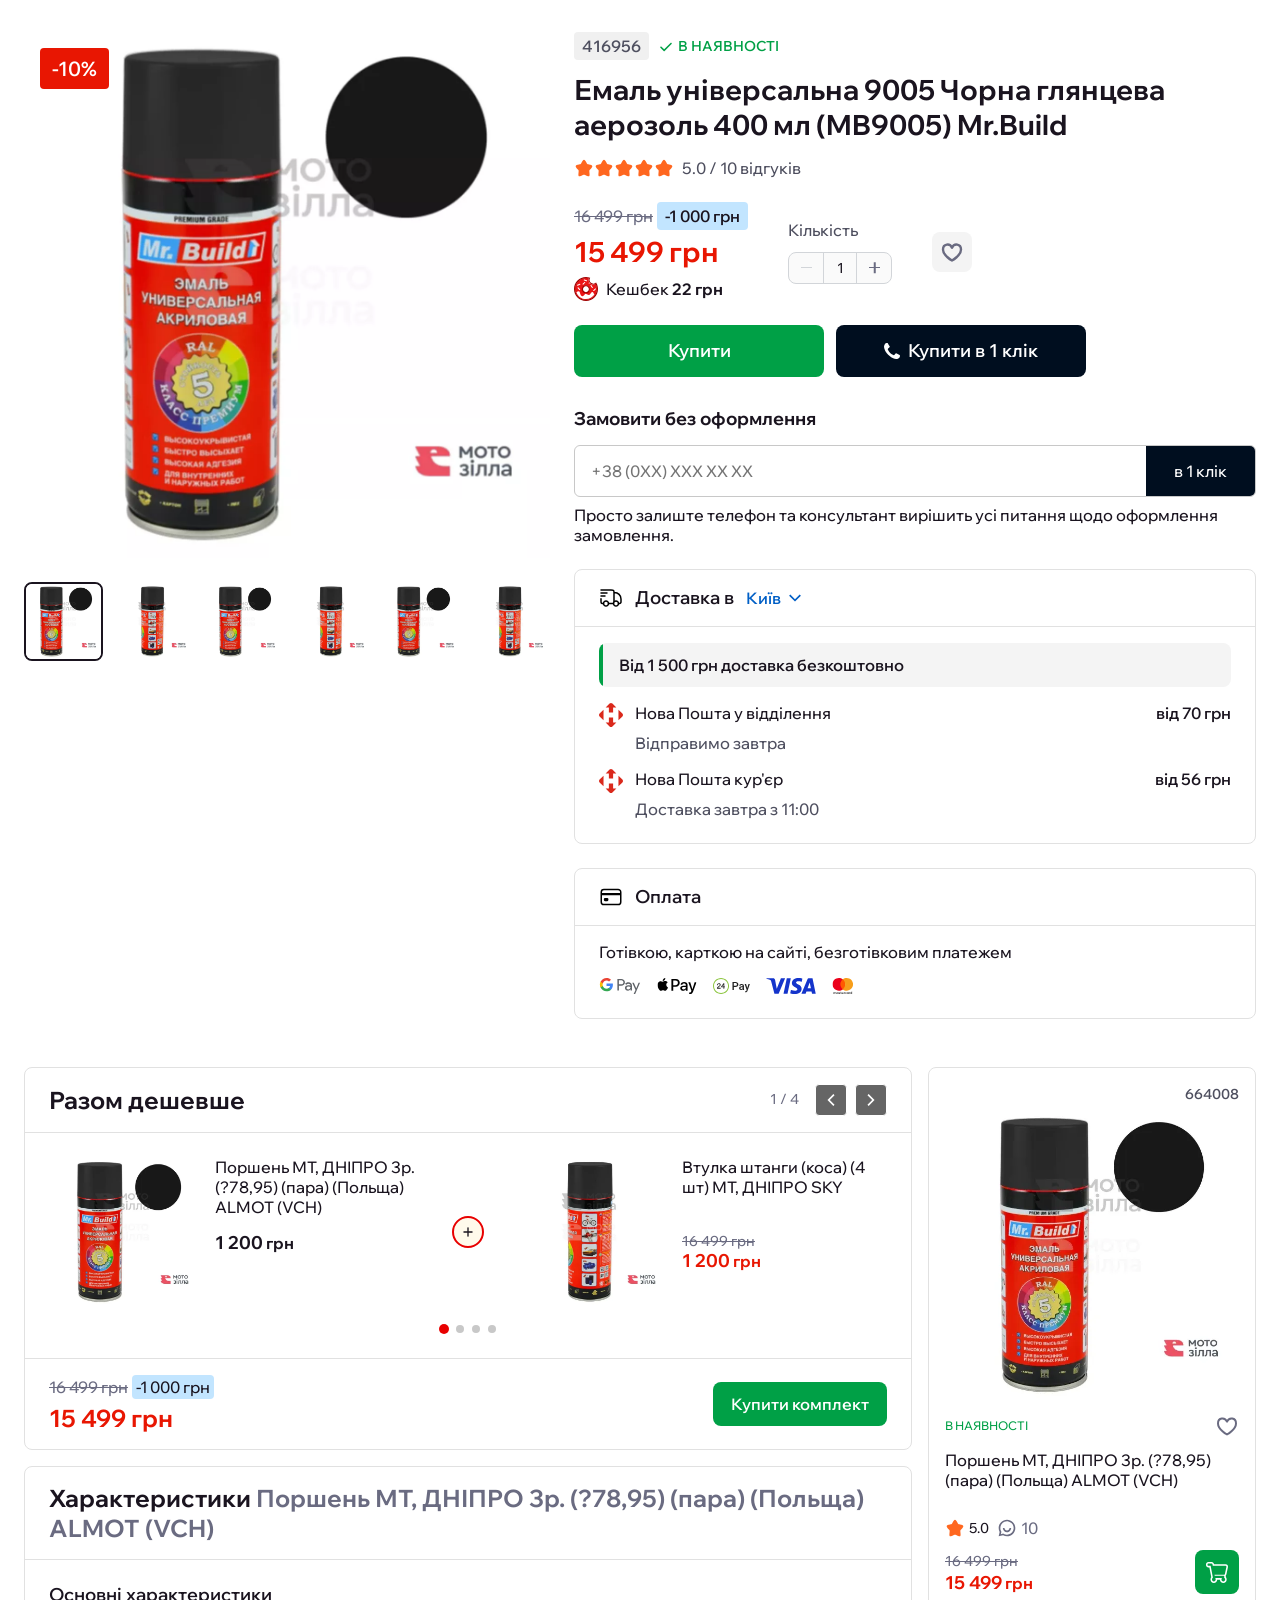
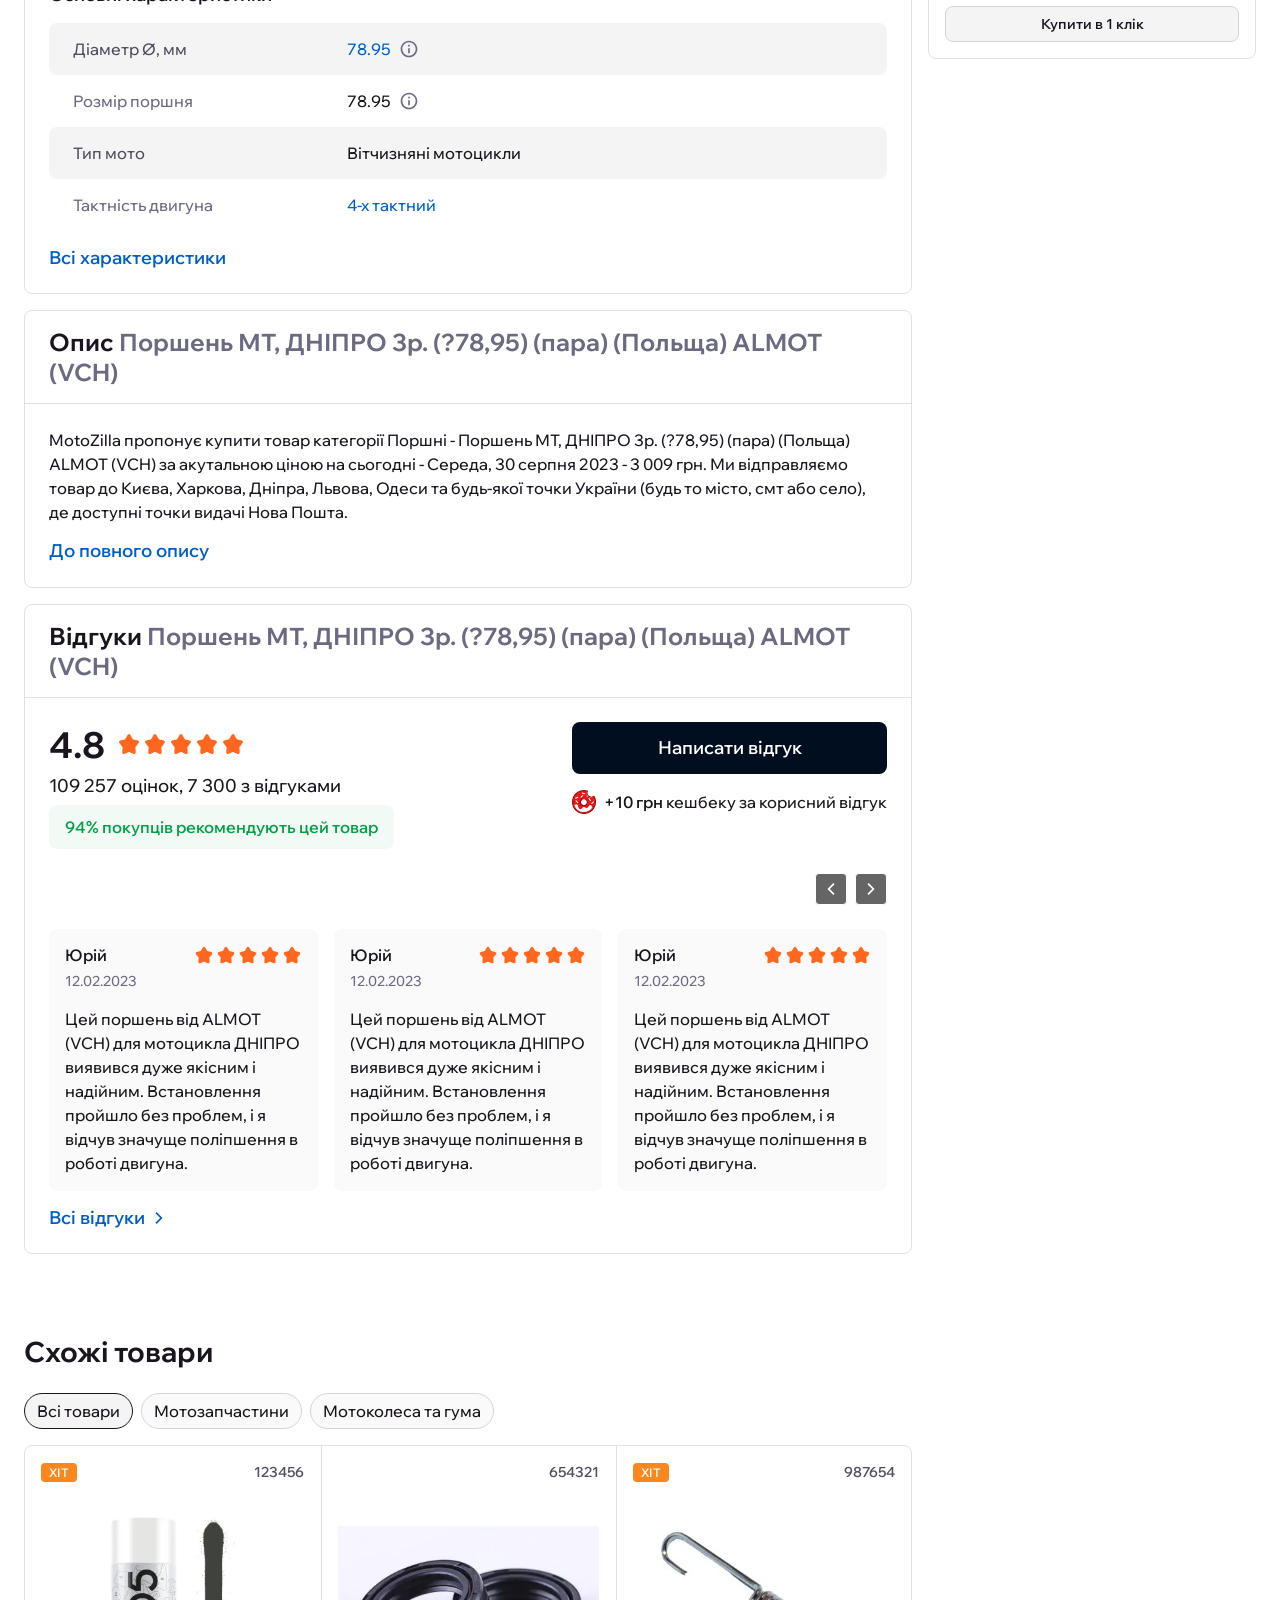
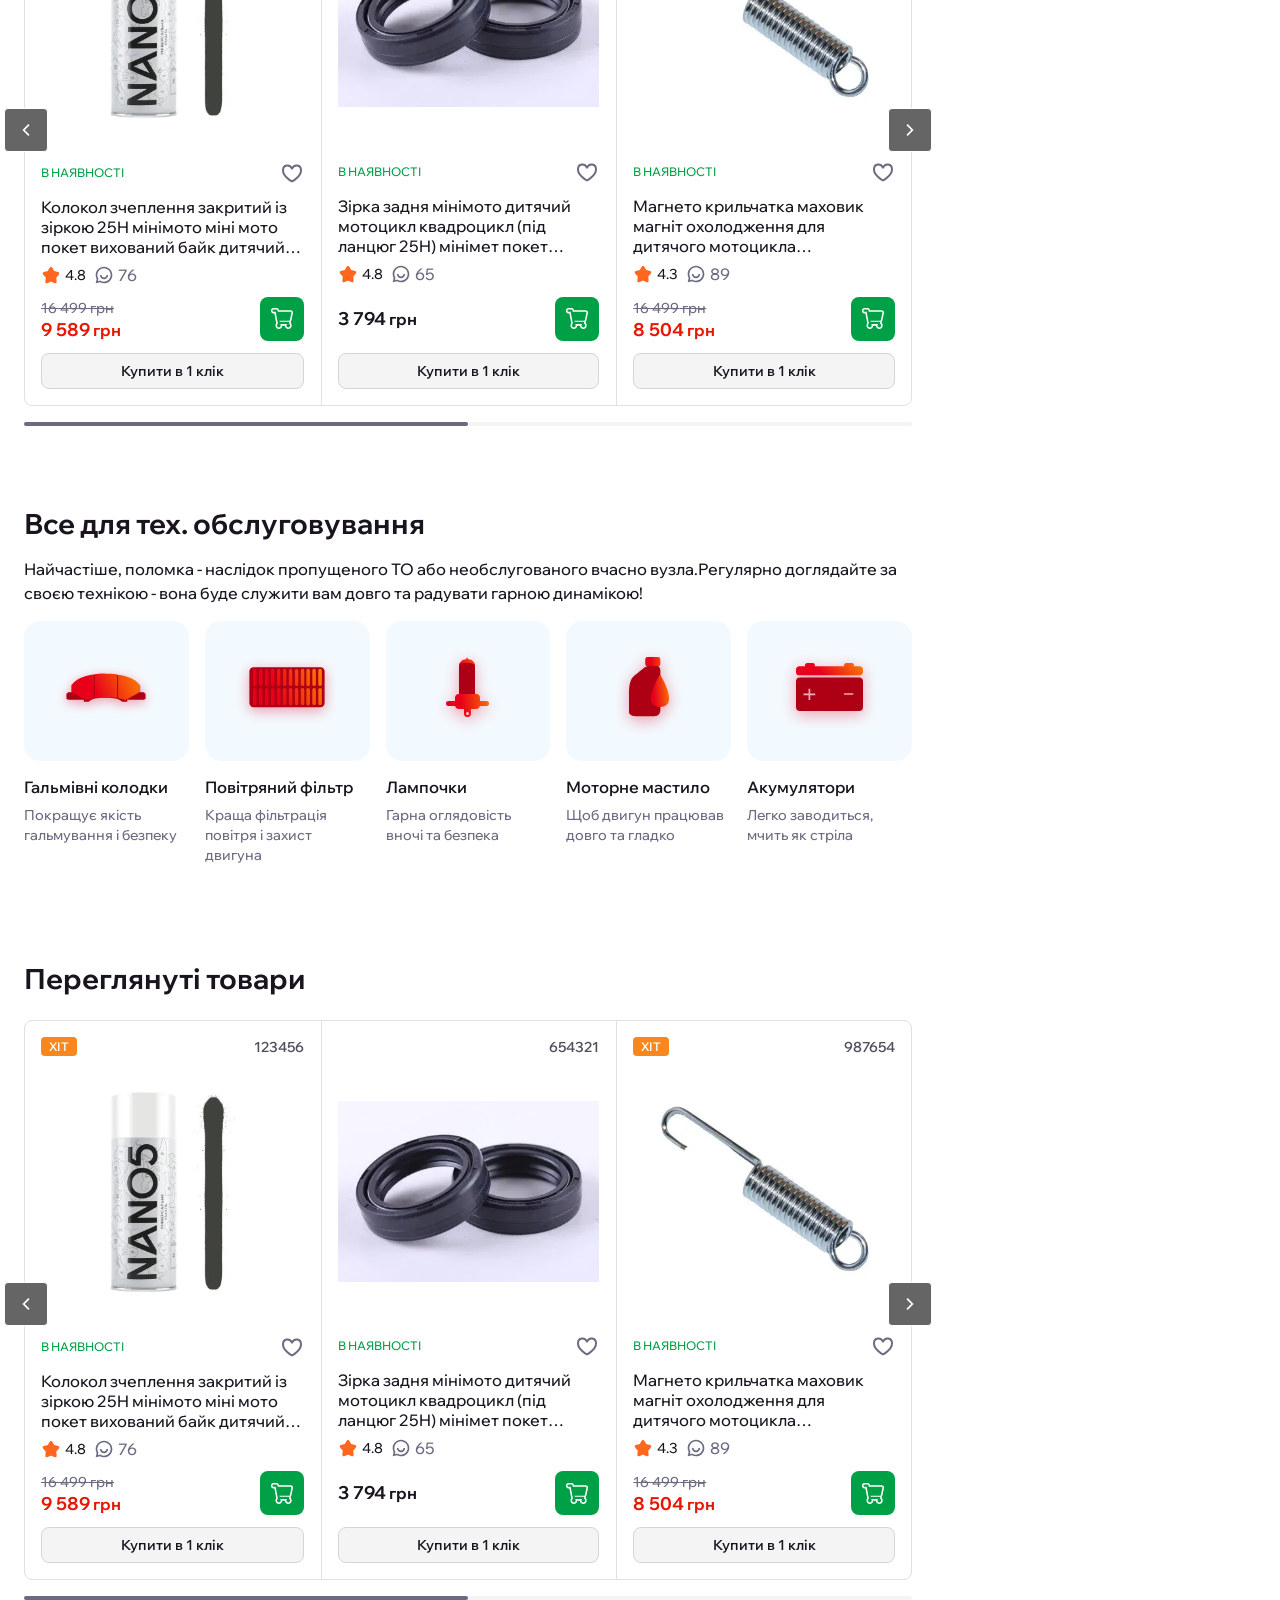
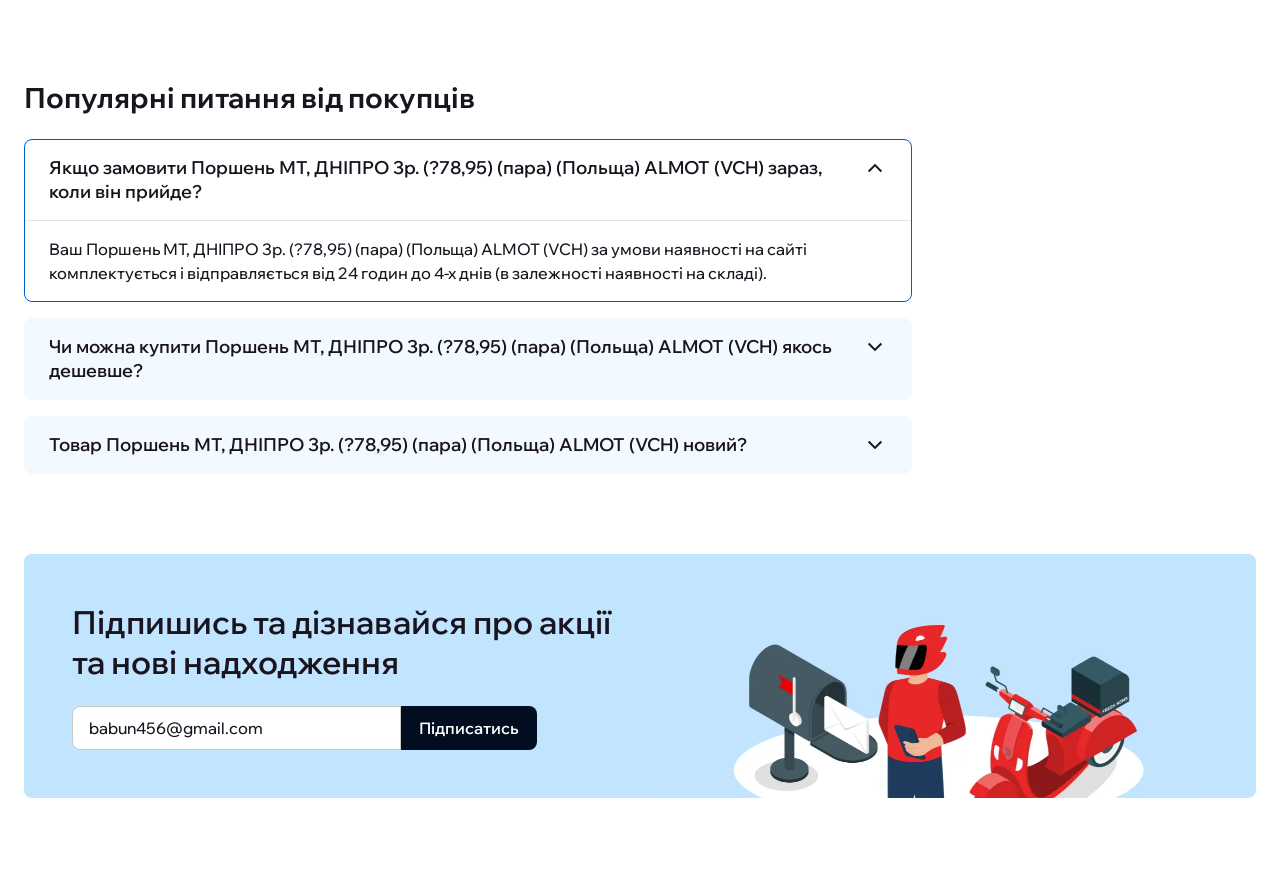
==== commit 0cbb7149: "add showmore" ====
--- a/index.html
+++ b/index.html
@@ -1,444 +1,498 @@
 <!doctype html>
 <html lang="en">
-	<head>
-		<meta charset="UTF-8">
-		<meta name="viewport" content="width=device-width, initial-scale=1.0">
-		<link rel="preload" href="./assets/fonts/WixMadeforDisplay-SemiBold.woff2" as="font" type="font/woff2">
-		<link rel="preload" href="./assets/fonts/WixMadeforDisplay-Medium.woff2" as="font" type="font/woff2">
-		<link rel="preload" href="./assets/fonts/WixMadeforDisplay-Bold.woff2" as="font" type="font/woff2">
-		<link rel="shortcut icon" href="./assets/img/favicon.ico">
-		<title>Home Page</title>
-		<script defer src="./js/popper.min.js"></script>
-		<script defer src="./js/tippy-bundle.umd.min.js"></script>
-		<script defer src="./js/index.min.js?v=1750959957416"></script>
-		<link rel="stylesheet" href="./css/index.min.css?v=1750959957416">
-	</head>
-	<body>
-		<div class="wrapper">
-			<header data-fls-header="" class="header">
-				<div class="header__container">
-					<!-- <include src="@components/layout/menu/menu.html" locals='{"active":"Home"}'></include> -->
-				</div>
-			</header>
-			<main class="page">
-				<div class="product-block">
-					<div class="product-block__container">
-						<div class="product-block__body">
-							<div class="product-block__images">
-								<div data-fls-slider="" class="product-block__slider swiper">
-									<div class="product-block__badge">-10%</div>
-									<div data-fls-gallery="" class="product-block__wrapper swiper-wrapper">
-										<a href="./assets/img/1009633.568x0.webp" class="product-block__slide swiper-slide">
-											<picture>
-												<source srcset="./assets/img/1009633.568x2.webp 2x">
-												<img loading="lazy" alt="Image" src="./assets/img/1009633.568x0.webp">
-											</picture>
-										</a>
-										<a href="./assets/img/1009633.568x0.webp" class="product-block__slide swiper-slide">
-											<picture>
-												<source srcset="./assets/img/1009634.568x2.webp 2x">
-												<img loading="lazy" alt="Image" src="./assets/img/1009634.568x0.webp">
-											</picture>
-										</a>
-										<a href="./assets/img/1009633.568x0.webp" class="product-block__slide swiper-slide">
-											<picture>
-												<source srcset="./assets/img/1009633.568x2.webp 2x">
-												<img loading="lazy" alt="Image" src="./assets/img/1009633.568x0.webp">
-											</picture>
-										</a>
-										<a href="./assets/img/1009633.568x0.webp" class="product-block__slide swiper-slide">
-											<picture>
-												<source srcset="./assets/img/1009634.568x2.webp 2x">
-												<img loading="lazy" alt="Image" src="./assets/img/1009634.568x0.webp">
-											</picture>
-										</a>
-										<a href="./assets/img/1009633.568x0.webp" class="product-block__slide swiper-slide">
-											<picture>
-												<source srcset="./assets/img/1009633.568x2.webp 2x">
-												<img loading="lazy" alt="Image" src="./assets/img/1009633.568x0.webp">
-											</picture>
-										</a>
-										<a href="./assets/img/1009633.568x0.webp" class="product-block__slide swiper-slide">
-											<picture>
-												<source srcset="./assets/img/1009634.568x2.webp 2x">
-												<img loading="lazy" alt="Image" src="./assets/img/1009634.568x0.webp">
-											</picture>
-										</a>
-									</div>
-									<div class="swiper-pagination"></div>
-								</div>
-								<div data-fls-slider="" class="product-block__thumbs swiper">
-									<div class="product-block__wrapper swiper-wrapper">
-										<div class="product-block__slide swiper-slide">
+
+<head>
+	<meta charset="UTF-8">
+	<meta name="viewport" content="width=device-width, initial-scale=1.0">
+	<link rel="preload" href="./assets/fonts/WixMadeforDisplay-SemiBold.woff2" as="font" type="font/woff2">
+	<link rel="preload" href="./assets/fonts/WixMadeforDisplay-Medium.woff2" as="font" type="font/woff2">
+	<link rel="preload" href="./assets/fonts/WixMadeforDisplay-Bold.woff2" as="font" type="font/woff2">
+	<link rel="shortcut icon" href="./assets/img/favicon.ico">
+	<title>Home Page</title>
+	<script defer src="./js/popper.min.js"></script>
+	<script defer src="./js/tippy-bundle.umd.min.js"></script>
+	<script defer src="./js/index.min.js?v=1751382214257"></script>
+	<link rel="stylesheet" href="./css/index.min.css?v=1751382214257">
+</head>
+
+<body>
+	<div class="wrapper">
+		<header data-fls-header="" class="header">
+			<div class="header__container">
+				<!-- <include src="@components/layout/menu/menu.html" locals='{"active":"Home"}'></include> -->
+			</div>
+		</header>
+		<main class="page">
+			<div class="product-block">
+				<div class="product-block__container">
+					<div class="product-block__body">
+						<div class="product-block__images">
+							<div data-fls-slider="" class="product-block__slider swiper">
+								<div class="product-block__badge">-10%</div>
+								<div data-fls-gallery="" class="product-block__wrapper swiper-wrapper">
+									<a href="./assets/img/1009633.568x0.webp" class="product-block__slide swiper-slide">
+										<picture>
+											<source srcset="./assets/img/1009633.568x2.webp 2x">
 											<img loading="lazy" alt="Image" src="./assets/img/1009633.568x0.webp">
-										</div>
-										<div class="product-block__slide swiper-slide">
+										</picture>
+									</a>
+									<a href="./assets/img/1009633.568x0.webp" class="product-block__slide swiper-slide">
+										<picture>
+											<source srcset="./assets/img/1009634.568x2.webp 2x">
 											<img loading="lazy" alt="Image" src="./assets/img/1009634.568x0.webp">
-										</div>
-										<div class="product-block__slide swiper-slide">
+										</picture>
+									</a>
+									<a href="./assets/img/1009633.568x0.webp" class="product-block__slide swiper-slide">
+										<picture>
+											<source srcset="./assets/img/1009633.568x2.webp 2x">
 											<img loading="lazy" alt="Image" src="./assets/img/1009633.568x0.webp">
-										</div>
-										<div class="product-block__slide swiper-slide">
+										</picture>
+									</a>
+									<a href="./assets/img/1009633.568x0.webp" class="product-block__slide swiper-slide">
+										<picture>
+											<source srcset="./assets/img/1009634.568x2.webp 2x">
 											<img loading="lazy" alt="Image" src="./assets/img/1009634.568x0.webp">
-										</div>
-										<div class="product-block__slide swiper-slide">
+										</picture>
+									</a>
+									<a href="./assets/img/1009633.568x0.webp" class="product-block__slide swiper-slide">
+										<picture>
+											<source srcset="./assets/img/1009633.568x2.webp 2x">
 											<img loading="lazy" alt="Image" src="./assets/img/1009633.568x0.webp">
-										</div>
-										<div class="product-block__slide swiper-slide">
+										</picture>
+									</a>
+									<a href="./assets/img/1009633.568x0.webp" class="product-block__slide swiper-slide">
+										<picture>
+											<source srcset="./assets/img/1009634.568x2.webp 2x">
 											<img loading="lazy" alt="Image" src="./assets/img/1009634.568x0.webp">
-										</div>
-									</div>
-								</div>
+										</picture>
+									</a>
+								</div>
+								<div class="swiper-pagination"></div>
 							</div>
-							<div class="product-block__content">
-								<div data-fls-dynamic=".product-block__body, 799.98, 0" class="product-block__top">
-									<div class="product-block__id">416956</div>
-									<div class="product-block__existence color-green">
-										<img src="./assets/img/icons/check.svg" alt="Image">
-										<span>В наявності</span>
-									</div>
-								</div>
-								<h1 class="product-block__title">Емаль універсальна 9005 Чорна глянцева аерозоль 400 мл (MB9005) Mr.Build</h1>
-								<div class="product-block__rating">
-									<div class="product-block__rating-stars">
-										<img src="./assets/img/icons/star.svg" alt="star">
-										<img src="./assets/img/icons/star.svg" alt="star">
-										<img src="./assets/img/icons/star.svg" alt="star">
-										<img src="./assets/img/icons/star.svg" alt="star">
-										<img src="./assets/img/icons/star.svg" alt="star">
-									</div>
-									<a href="#" class="product-block__rating-link">5.0 / 10 відгуків</a>
-								</div>
-								<div class="product-block__info">
-									<div class="product-block__info-body">
+							<div data-fls-slider="" class="product-block__thumbs swiper">
+								<div class="product-block__wrapper swiper-wrapper">
+									<div class="product-block__slide swiper-slide">
+										<img loading="lazy" alt="Image" src="./assets/img/1009633.568x0.webp">
+									</div>
+									<div class="product-block__slide swiper-slide">
+										<img loading="lazy" alt="Image" src="./assets/img/1009634.568x0.webp">
+									</div>
+									<div class="product-block__slide swiper-slide">
+										<img loading="lazy" alt="Image" src="./assets/img/1009633.568x0.webp">
+									</div>
+									<div class="product-block__slide swiper-slide">
+										<img loading="lazy" alt="Image" src="./assets/img/1009634.568x0.webp">
+									</div>
+									<div class="product-block__slide swiper-slide">
+										<img loading="lazy" alt="Image" src="./assets/img/1009633.568x0.webp">
+									</div>
+									<div class="product-block__slide swiper-slide">
+										<img loading="lazy" alt="Image" src="./assets/img/1009634.568x0.webp">
+									</div>
+								</div>
+							</div>
+						</div>
+						<div class="product-block__content">
+							<div data-fls-dynamic=".product-block__body, 799.98, 0" class="product-block__top">
+								<div class="product-block__id">416956</div>
+								<div class="product-block__existence color-green">
+									<img src="./assets/img/icons/check.svg" alt="Image">
+									<span>В наявності</span>
+								</div>
+							</div>
+							<h1 class="product-block__title">Емаль універсальна 9005 Чорна глянцева аерозоль 400 мл
+								(MB9005) Mr.Build</h1>
+							<div class="product-block__rating">
+								<div class="product-block__rating-stars">
+									<img src="./assets/img/icons/star.svg" alt="star">
+									<img src="./assets/img/icons/star.svg" alt="star">
+									<img src="./assets/img/icons/star.svg" alt="star">
+									<img src="./assets/img/icons/star.svg" alt="star">
+									<img src="./assets/img/icons/star.svg" alt="star">
+								</div>
+								<a href="#" class="product-block__rating-link">5.0 / 10 відгуків</a>
+							</div>
+							<div class="product-block__info">
+								<div class="product-block__info-body">
+									<div class="product-block__prices">
+										<div class="product-block__sale">
+											<div class="product-block__oldprice">16 499 грн</div>
+											<div class="product-block__sale-sum">-1 000 грн</div>
+										</div>
+										<div class="product-block__price">15 499 грн</div>
+										<div class="product-block__ckashback">
+											<img src="./assets/img/icons/ponchik.svg" alt="ponchik">
+											<span>
+												Кешбек
+												<b>22 грн</b>
+											</span>
+										</div>
+									</div>
+									<div class="product-block__quantity">
+										<div class="product-block__label">Кількість</div>
+										<div data-fls-quantity="" class="quantity">
+											<button data-fls-quantity-minus="" type="button"
+												class="quantity__button quantity__button--minus disabled"></button>
+											<div class="quantity__input">
+												<input data-fls-quantity-value="" autocomplete="off" type="text"
+													name="form[]" value="1">
+											</div>
+											<button data-fls-quantity-plus="" type="button"
+												class="quantity__button quantity__button--plus"></button>
+										</div>
+									</div>
+									<button type="button" class="product-block__fav" data-toggle-active="">
+										<svg width="20" height="20" viewbox="0 0 20 20" fill="none"
+											xmlns="http://www.w3.org/2000/svg">
+											<path
+												d="M10 6.41171C8.33333 2.50004 2.5 2.91671 2.5 7.91671C2.5 12.9167 10 17.0834 10 17.0834C10 17.0834 17.5 12.9167 17.5 7.91671C17.5 2.91671 11.6667 2.50004 10 6.41171Z"
+												stroke="currentColor" stroke-width="2" stroke-linecap="round"
+												stroke-linejoin="round"></path>
+										</svg>
+									</button>
+								</div>
+							</div>
+							<div class="product-block__btns">
+								<button type="button" class="product-block__buy">Купити</button>
+								<button type="button" class="product-block__btn product-block__one-click">
+									<svg xmlns="http://www.w3.org/2000/svg" width="16" height="16" fill="none">
+										<path
+											d="M16 12.636c0-.08 0-.159-.034-.238-.08-.239-.636-.489-.864-.602-.648-.364-1.306-.716-1.943-1.091-.295-.182-.659-.523-1.011-.523-.694 0-1.705 2.057-2.318 2.057-.307 0-.705-.285-.978-.444-2.068-1.147-3.5-2.58-4.647-4.647-.16-.273-.444-.67-.444-.978 0-.613 2.057-1.625 2.057-2.318 0-.352-.34-.716-.523-1.011-.375-.636-.727-1.296-1.09-1.943C4.09.67 3.84.114 3.602.034 3.522 0 3.443 0 3.364 0c-.41 0-1.205.182-1.58.352C1.227.591.864 1.227.58 1.74.216 2.409 0 3.09 0 3.852 0 4.91.432 5.864.784 6.83c.25.693.557 1.363.943 1.988C2.92 10.75 5.25 13.08 7.182 14.273a10.62 10.62 0 001.988.943c.966.352 1.92.784 2.978.784.761 0 1.443-.216 2.113-.58.512-.284 1.148-.647 1.387-1.204.17-.375.352-1.17.352-1.58z"
+											fill="currentColor"></path>
+									</svg>
+									<span>Купити в 1 клік</span>
+								</button>
+							</div>
+							<form action="#" class="buy-one-click">
+								<div class="buy-one-click__title">Замовити без оформлення</div>
+								<div class="buy-one-click__field">
+									<input autocomplete="off" type="text" name="phone" placeholder="+38 (0XX) XXX XX XX"
+										class="buy-one-click__input" data-fls-input-mask="+38 (099) 999 99 99">
+									<button type="submit" class="buy-one-click__btn">в 1 клік</button>
+								</div>
+								<div class="buy-one-click__text">
+									Просто залиште телефон та консультант вирішить усі питання щодо оформлення
+									замовлення.
+								</div>
+							</form>
+							<div class="product-block__block">
+								<div class="product-block__block-head">
+									<img src="./assets/img/icons/delivery-truck.svg" alt="delivery-truck">
+									<span>Доставка в</span>
+									<a href="#" class="product-block__block-link">
+										<span>Київ</span>
+									</a>
+								</div>
+								<div class="product-block__block-body">
+									<div class="product-block__block-warning">Від 1 500 грн доставка безкоштовно</div>
+									<div class="product-block__delivery">
+										<div class="product-block__delivery-icon">
+											<img src="./assets/img/icons/np.svg" alt="np">
+										</div>
+										<div class="product-block__delivery-body">
+											<div class="product-block__delivery-top">
+												<div class="product-block__delivery-title">Нова Пошта у відділення</div>
+												<div class="product-block__delivery-price">від 70 грн</div>
+											</div>
+											<div class="product-block__delivery-text">Відправимо завтра</div>
+										</div>
+									</div>
+									<div class="product-block__delivery">
+										<div class="product-block__delivery-icon">
+											<img src="./assets/img/icons/np.svg" alt="np">
+										</div>
+										<div class="product-block__delivery-body">
+											<div class="product-block__delivery-top">
+												<div class="product-block__delivery-title">Нова Пошта кур'єр</div>
+												<div class="product-block__delivery-price">від 56 грн</div>
+											</div>
+											<div class="product-block__delivery-text">Доставка завтра з 11:00</div>
+										</div>
+									</div>
+								</div>
+							</div>
+							<div class="product-block__block">
+								<div class="product-block__block-head">
+									<img src="./assets/img/icons/card-icon.svg" alt="card-icon">
+									<span>Оплата</span>
+								</div>
+								<div class="product-block__block-body">
+									<div class="product-block__block-text">Готівкою, карткою на сайті, безготівковим
+										платежем</div>
+									<div class="product-block__payments">
+										<div class="product-block__pay">
+											<img src="./assets/img/icons/gpay.svg" alt="Image">
+										</div>
+										<div class="product-block__pay">
+											<img src="./assets/img/icons/Apple_Pay_logo.svg" alt="Image">
+										</div>
+										<div class="product-block__pay">
+											<img src="./assets/img/icons/24pay.svg" alt="Image">
+										</div>
+										<div class="product-block__pay">
+											<img src="./assets/img/icons/visa.svg" alt="Image">
+										</div>
+										<div class="product-block__pay">
+											<img src="./assets/img/icons/Mastercard-logo.svg" alt="Image">
+										</div>
+									</div>
+								</div>
+							</div>
+						</div>
+					</div>
+					<div class="product-block__inner">
+						<div class="product-block__details">
+							<div class="product-detail">
+								<div class="product-detail__block">
+									<div class="product-detail__head">
+										<div class="product-detail__title">Разом дешевше</div>
+										<div class="product-detail__controls">
+											<div class="swiper-fraction"></div>
+											<div class="product-detail__arrows">
+												<button type="button" class="swiper-button-prev">
+													<svg width="8" height="12" viewbox="0 0 8 12" fill="none"
+														xmlns="http://www.w3.org/2000/svg">
+														<path
+															d="M7.53613 1.28504L6.35697 0.107544L0.465299 5.99921L6.35697 11.8917L7.53613 10.7134L2.82197 5.99921L7.53613 1.28504Z"
+															fill="currentColor"></path>
+													</svg>
+												</button>
+												<button type="button" class="swiper-button-next">
+													<svg width="8" height="12" viewbox="0 0 8 12" fill="none"
+														xmlns="http://www.w3.org/2000/svg">
+														<path
+															d="M0.46582 10.7141L1.64499 11.8916L7.53665 5.99993L1.64499 0.107436L0.46582 1.28577L5.17999 5.99993L0.46582 10.7141Z"
+															fill="currentColor"></path>
+													</svg>
+												</button>
+											</div>
+										</div>
+									</div>
+									<div class="product-detail__body">
+										<div data-fls-slider="" class="product-detail__slider swiper">
+											<div class="product-detail__wrapper swiper-wrapper">
+												<div class="product-detail__slide swiper-slide">
+													<div class="product-detail__card">
+														<a href="#" class="product-detail__card-img">
+															<img loading="lazy" alt="Image"
+																src="./assets/img/1009633.568x0.webp">
+														</a>
+														<div class="product-detail__card-body">
+															<a href="#" class="product-detail__card-title">Поршень МТ,
+																ДНІПРО 3р. (?78,95) (пара) (Польща) ALMOT (VCH)</a>
+															<div class="product-detail__card-prices">
+																<div class="product-detail__card-price">
+																	<span>1 200</span>
+																	грн
+																</div>
+															</div>
+														</div>
+													</div>
+													<div class="product-detail__circle-plus">
+														<svg width="16" height="16" viewbox="0 0 16 16" fill="none"
+															xmlns="http://www.w3.org/2000/svg">
+															<path
+																d="M11.9997 8.66536H8.66634V11.9987C8.66634 12.1755 8.5961 12.3451 8.47108 12.4701C8.34605 12.5951 8.17649 12.6654 7.99967 12.6654C7.82286 12.6654 7.65329 12.5951 7.52827 12.4701C7.40325 12.3451 7.33301 12.1755 7.33301 11.9987V8.66536H3.99967C3.82286 8.66536 3.65329 8.59513 3.52827 8.4701C3.40325 8.34508 3.33301 8.17551 3.33301 7.9987C3.33301 7.82189 3.40325 7.65232 3.52827 7.52729C3.65329 7.40227 3.82286 7.33203 3.99967 7.33203H7.33301V3.9987C7.33301 3.82189 7.40325 3.65232 7.52827 3.52729C7.65329 3.40227 7.82286 3.33203 7.99967 3.33203C8.17649 3.33203 8.34605 3.40227 8.47108 3.52729C8.5961 3.65232 8.66634 3.82189 8.66634 3.9987V7.33203H11.9997C12.1765 7.33203 12.3461 7.40227 12.4711 7.52729C12.5961 7.65232 12.6663 7.82189 12.6663 7.9987C12.6663 8.17551 12.5961 8.34508 12.4711 8.4701C12.3461 8.59513 12.1765 8.66536 11.9997 8.66536Z"
+																fill="currentColor"></path>
+														</svg>
+													</div>
+													<div class="product-detail__card">
+														<a href="#" class="product-detail__card-img">
+															<img loading="lazy" alt="Image"
+																src="./assets/img/1009634.568x0.webp">
+														</a>
+														<div class="product-detail__card-body">
+															<a href="#" class="product-detail__card-title">Втулка штанги
+																(коса) (4 шт) МТ, ДНІПРО SKY</a>
+															<div class="product-detail__card-prices">
+																<div class="product-detail__card-oldprice">
+																	<span>16 499</span>
+																	грн
+																</div>
+																<div class="product-detail__card-price red-color">
+																	<span>1 200</span>
+																	грн
+																</div>
+															</div>
+														</div>
+													</div>
+												</div>
+												<div class="product-detail__slide swiper-slide">
+													<div class="product-detail__card">
+														<a href="#" class="product-detail__card-img">
+															<img loading="lazy" alt="Image"
+																src="./assets/img/1009633.568x0.webp">
+														</a>
+														<div class="product-detail__card-body">
+															<a href="#" class="product-detail__card-title">Поршень МТ,
+																ДНІПРО 3р. (?78,95) (пара) (Польща) ALMOT (VCH)</a>
+															<div class="product-detail__card-prices">
+																<div class="product-detail__card-price">
+																	<span>1 200</span>
+																	грн
+																</div>
+															</div>
+														</div>
+													</div>
+													<div class="product-detail__circle-plus">
+														<svg width="16" height="16" viewbox="0 0 16 16" fill="none"
+															xmlns="http://www.w3.org/2000/svg">
+															<path
+																d="M11.9997 8.66536H8.66634V11.9987C8.66634 12.1755 8.5961 12.3451 8.47108 12.4701C8.34605 12.5951 8.17649 12.6654 7.99967 12.6654C7.82286 12.6654 7.65329 12.5951 7.52827 12.4701C7.40325 12.3451 7.33301 12.1755 7.33301 11.9987V8.66536H3.99967C3.82286 8.66536 3.65329 8.59513 3.52827 8.4701C3.40325 8.34508 3.33301 8.17551 3.33301 7.9987C3.33301 7.82189 3.40325 7.65232 3.52827 7.52729C3.65329 7.40227 3.82286 7.33203 3.99967 7.33203H7.33301V3.9987C7.33301 3.82189 7.40325 3.65232 7.52827 3.52729C7.65329 3.40227 7.82286 3.33203 7.99967 3.33203C8.17649 3.33203 8.34605 3.40227 8.47108 3.52729C8.5961 3.65232 8.66634 3.82189 8.66634 3.9987V7.33203H11.9997C12.1765 7.33203 12.3461 7.40227 12.4711 7.52729C12.5961 7.65232 12.6663 7.82189 12.6663 7.9987C12.6663 8.17551 12.5961 8.34508 12.4711 8.4701C12.3461 8.59513 12.1765 8.66536 11.9997 8.66536Z"
+																fill="currentColor"></path>
+														</svg>
+													</div>
+													<div class="product-detail__card">
+														<a href="#" class="product-detail__card-img">
+															<img loading="lazy" alt="Image"
+																src="./assets/img/1009634.568x0.webp">
+														</a>
+														<div class="product-detail__card-body">
+															<a href="#" class="product-detail__card-title">Втулка штанги
+																(коса) (4 шт) МТ, ДНІПРО SKY</a>
+															<div class="product-detail__card-prices">
+																<div class="product-detail__card-oldprice">
+																	<span>16 499</span>
+																	грн
+																</div>
+																<div class="product-detail__card-price red-color">
+																	<span>1 200</span>
+																	грн
+																</div>
+															</div>
+														</div>
+													</div>
+												</div>
+												<div class="product-detail__slide swiper-slide">
+													<div class="product-detail__card">
+														<a href="#" class="product-detail__card-img">
+															<img loading="lazy" alt="Image"
+																src="./assets/img/1009633.568x0.webp">
+														</a>
+														<div class="product-detail__card-body">
+															<a href="#" class="product-detail__card-title">Поршень МТ,
+																ДНІПРО 3р. (?78,95) (пара) (Польща) ALMOT (VCH)</a>
+															<div class="product-detail__card-prices">
+																<div class="product-detail__card-price">
+																	<span>1 200</span>
+																	грн
+																</div>
+															</div>
+														</div>
+													</div>
+													<div class="product-detail__circle-plus">
+														<svg width="16" height="16" viewbox="0 0 16 16" fill="none"
+															xmlns="http://www.w3.org/2000/svg">
+															<path
+																d="M11.9997 8.66536H8.66634V11.9987C8.66634 12.1755 8.5961 12.3451 8.47108 12.4701C8.34605 12.5951 8.17649 12.6654 7.99967 12.6654C7.82286 12.6654 7.65329 12.5951 7.52827 12.4701C7.40325 12.3451 7.33301 12.1755 7.33301 11.9987V8.66536H3.99967C3.82286 8.66536 3.65329 8.59513 3.52827 8.4701C3.40325 8.34508 3.33301 8.17551 3.33301 7.9987C3.33301 7.82189 3.40325 7.65232 3.52827 7.52729C3.65329 7.40227 3.82286 7.33203 3.99967 7.33203H7.33301V3.9987C7.33301 3.82189 7.40325 3.65232 7.52827 3.52729C7.65329 3.40227 7.82286 3.33203 7.99967 3.33203C8.17649 3.33203 8.34605 3.40227 8.47108 3.52729C8.5961 3.65232 8.66634 3.82189 8.66634 3.9987V7.33203H11.9997C12.1765 7.33203 12.3461 7.40227 12.4711 7.52729C12.5961 7.65232 12.6663 7.82189 12.6663 7.9987C12.6663 8.17551 12.5961 8.34508 12.4711 8.4701C12.3461 8.59513 12.1765 8.66536 11.9997 8.66536Z"
+																fill="currentColor"></path>
+														</svg>
+													</div>
+													<div class="product-detail__card">
+														<a href="#" class="product-detail__card-img">
+															<img loading="lazy" alt="Image"
+																src="./assets/img/1009634.568x0.webp">
+														</a>
+														<div class="product-detail__card-body">
+															<a href="#" class="product-detail__card-title">Втулка штанги
+																(коса) (4 шт) МТ, ДНІПРО SKY</a>
+															<div class="product-detail__card-prices">
+																<div class="product-detail__card-oldprice">
+																	<span>16 499</span>
+																	грн
+																</div>
+																<div class="product-detail__card-price red-color">
+																	<span>1 200</span>
+																	грн
+																</div>
+															</div>
+														</div>
+													</div>
+												</div>
+												<div class="product-detail__slide swiper-slide">
+													<div class="product-detail__card">
+														<a href="#" class="product-detail__card-img">
+															<img loading="lazy" alt="Image"
+																src="./assets/img/1009633.568x0.webp">
+														</a>
+														<div class="product-detail__card-body">
+															<a href="#" class="product-detail__card-title">Поршень МТ,
+																ДНІПРО 3р. (?78,95) (пара) (Польща) ALMOT (VCH)</a>
+															<div class="product-detail__card-prices">
+																<div class="product-detail__card-price">
+																	<span>1 200</span>
+																	грн
+																</div>
+															</div>
+														</div>
+													</div>
+													<div class="product-detail__circle-plus">
+														<svg width="16" height="16" viewbox="0 0 16 16" fill="none"
+															xmlns="http://www.w3.org/2000/svg">
+															<path
+																d="M11.9997 8.66536H8.66634V11.9987C8.66634 12.1755 8.5961 12.3451 8.47108 12.4701C8.34605 12.5951 8.17649 12.6654 7.99967 12.6654C7.82286 12.6654 7.65329 12.5951 7.52827 12.4701C7.40325 12.3451 7.33301 12.1755 7.33301 11.9987V8.66536H3.99967C3.82286 8.66536 3.65329 8.59513 3.52827 8.4701C3.40325 8.34508 3.33301 8.17551 3.33301 7.9987C3.33301 7.82189 3.40325 7.65232 3.52827 7.52729C3.65329 7.40227 3.82286 7.33203 3.99967 7.33203H7.33301V3.9987C7.33301 3.82189 7.40325 3.65232 7.52827 3.52729C7.65329 3.40227 7.82286 3.33203 7.99967 3.33203C8.17649 3.33203 8.34605 3.40227 8.47108 3.52729C8.5961 3.65232 8.66634 3.82189 8.66634 3.9987V7.33203H11.9997C12.1765 7.33203 12.3461 7.40227 12.4711 7.52729C12.5961 7.65232 12.6663 7.82189 12.6663 7.9987C12.6663 8.17551 12.5961 8.34508 12.4711 8.4701C12.3461 8.59513 12.1765 8.66536 11.9997 8.66536Z"
+																fill="currentColor"></path>
+														</svg>
+													</div>
+													<div class="product-detail__card">
+														<a href="#" class="product-detail__card-img">
+															<img loading="lazy" alt="Image"
+																src="./assets/img/1009634.568x0.webp">
+														</a>
+														<div class="product-detail__card-body">
+															<a href="#" class="product-detail__card-title">Втулка штанги
+																(коса) (4 шт) МТ, ДНІПРО SKY</a>
+															<div class="product-detail__card-prices">
+																<div class="product-detail__card-oldprice">
+																	<span>16 499</span>
+																	грн
+																</div>
+																<div class="product-detail__card-price red-color">
+																	<span>1 200</span>
+																	грн
+																</div>
+															</div>
+														</div>
+													</div>
+												</div>
+											</div>
+											<div class="swiper-pagination"></div>
+										</div>
+									</div>
+									<div class="product-detail__bottom">
 										<div class="product-block__prices">
 											<div class="product-block__sale">
 												<div class="product-block__oldprice">16 499 грн</div>
 												<div class="product-block__sale-sum">-1 000 грн</div>
 											</div>
 											<div class="product-block__price">15 499 грн</div>
-											<div class="product-block__ckashback">
-												<img src="./assets/img/icons/ponchik.svg" alt="ponchik">
-												<span>
-													Кешбек
-													<b>22 грн</b>
-												</span>
-											</div>
-										</div>
-										<div class="product-block__quantity">
-											<div class="product-block__label">Кількість</div>
-											<div data-fls-quantity="" class="quantity">
-												<button data-fls-quantity-minus="" type="button" class="quantity__button quantity__button--minus disabled"></button>
-												<div class="quantity__input">
-													<input data-fls-quantity-value="" autocomplete="off" type="text" name="form[]" value="1">
-												</div>
-												<button data-fls-quantity-plus="" type="button" class="quantity__button quantity__button--plus"></button>
-											</div>
-										</div>
-										<button type="button" class="product-block__fav" data-toggle-active="">
-											<svg width="20" height="20" viewbox="0 0 20 20" fill="none" xmlns="http://www.w3.org/2000/svg">
-												<path d="M10 6.41171C8.33333 2.50004 2.5 2.91671 2.5 7.91671C2.5 12.9167 10 17.0834 10 17.0834C10 17.0834 17.5 12.9167 17.5 7.91671C17.5 2.91671 11.6667 2.50004 10 6.41171Z" stroke="currentColor" stroke-width="2" stroke-linecap="round" stroke-linejoin="round"></path>
-											</svg>
-										</button>
-									</div>
-								</div>
-								<div class="product-block__btns">
-									<button type="button" class="product-block__buy">Купити</button>
-									<button type="button" class="product-block__btn product-block__one-click">
-										<svg xmlns="http://www.w3.org/2000/svg" width="16" height="16" fill="none">
-											<path d="M16 12.636c0-.08 0-.159-.034-.238-.08-.239-.636-.489-.864-.602-.648-.364-1.306-.716-1.943-1.091-.295-.182-.659-.523-1.011-.523-.694 0-1.705 2.057-2.318 2.057-.307 0-.705-.285-.978-.444-2.068-1.147-3.5-2.58-4.647-4.647-.16-.273-.444-.67-.444-.978 0-.613 2.057-1.625 2.057-2.318 0-.352-.34-.716-.523-1.011-.375-.636-.727-1.296-1.09-1.943C4.09.67 3.84.114 3.602.034 3.522 0 3.443 0 3.364 0c-.41 0-1.205.182-1.58.352C1.227.591.864 1.227.58 1.74.216 2.409 0 3.09 0 3.852 0 4.91.432 5.864.784 6.83c.25.693.557 1.363.943 1.988C2.92 10.75 5.25 13.08 7.182 14.273a10.62 10.62 0 001.988.943c.966.352 1.92.784 2.978.784.761 0 1.443-.216 2.113-.58.512-.284 1.148-.647 1.387-1.204.17-.375.352-1.17.352-1.58z" fill="currentColor"></path>
-										</svg>
-										<span>Купити в 1 клік</span>
-									</button>
-								</div>
-								<form action="#" class="buy-one-click">
-									<div class="buy-one-click__title">Замовити без оформлення</div>
-									<div class="buy-one-click__field">
-										<input autocomplete="off" type="text" name="phone" placeholder="+38 (0XX) XXX XX XX" class="buy-one-click__input" data-fls-input-mask="+38 (099) 999 99 99">
-										<button type="submit" class="buy-one-click__btn">в 1 клік</button>
-									</div>
-									<div class="buy-one-click__text">
-										Просто залиште телефон та консультант вирішить усі питання щодо оформлення замовлення.
-									</div>
-								</form>
-								<div class="product-block__block">
-									<div class="product-block__block-head">
-										<img src="./assets/img/icons/delivery-truck.svg" alt="delivery-truck">
-										<span>Доставка в</span>
-										<a href="#" class="product-block__block-link">
-											<span>Київ</span>
-										</a>
-									</div>
-									<div class="product-block__block-body">
-										<div class="product-block__block-warning">Від 1 500 грн доставка безкоштовно</div>
-										<div class="product-block__delivery">
-											<div class="product-block__delivery-icon">
-												<img src="./assets/img/icons/np.svg" alt="np">
-											</div>
-											<div class="product-block__delivery-body">
-												<div class="product-block__delivery-top">
-													<div class="product-block__delivery-title">Нова Пошта у відділення</div>
-													<div class="product-block__delivery-price">від 70 грн</div>
-												</div>
-												<div class="product-block__delivery-text">Відправимо завтра</div>
-											</div>
-										</div>
-										<div class="product-block__delivery">
-											<div class="product-block__delivery-icon">
-												<img src="./assets/img/icons/np.svg" alt="np">
-											</div>
-											<div class="product-block__delivery-body">
-												<div class="product-block__delivery-top">
-													<div class="product-block__delivery-title">Нова Пошта кур'єр</div>
-													<div class="product-block__delivery-price">від 56 грн</div>
-												</div>
-												<div class="product-block__delivery-text">Доставка завтра з 11:00</div>
-											</div>
-										</div>
-									</div>
-								</div>
-								<div class="product-block__block">
-									<div class="product-block__block-head">
-										<img src="./assets/img/icons/card-icon.svg" alt="card-icon">
-										<span>Оплата</span>
-									</div>
-									<div class="product-block__block-body">
-										<div class="product-block__block-text">Готівкою, карткою на сайті, безготівковим платежем</div>
-										<div class="product-block__payments">
-											<div class="product-block__pay">
-												<img src="./assets/img/icons/gpay.svg" alt="Image">
-											</div>
-											<div class="product-block__pay">
-												<img src="./assets/img/icons/Apple_Pay_logo.svg" alt="Image">
-											</div>
-											<div class="product-block__pay">
-												<img src="./assets/img/icons/24pay.svg" alt="Image">
-											</div>
-											<div class="product-block__pay">
-												<img src="./assets/img/icons/visa.svg" alt="Image">
-											</div>
-											<div class="product-block__pay">
-												<img src="./assets/img/icons/Mastercard-logo.svg" alt="Image">
-											</div>
-										</div>
-									</div>
-								</div>
-							</div>
-						</div>
-						<div class="product-block__inner">
-							<div class="product-block__details">
-								<div class="product-detail">
-									<div class="product-detail__block">
-										<div class="product-detail__head">
-											<div class="product-detail__title">Разом дешевше</div>
-											<div class="product-detail__controls">
-												<div class="swiper-fraction"></div>
-												<div class="product-detail__arrows">
-													<button type="button" class="swiper-button-prev">
-														<svg width="8" height="12" viewbox="0 0 8 12" fill="none" xmlns="http://www.w3.org/2000/svg">
-															<path d="M7.53613 1.28504L6.35697 0.107544L0.465299 5.99921L6.35697 11.8917L7.53613 10.7134L2.82197 5.99921L7.53613 1.28504Z" fill="currentColor"></path>
-														</svg>
-													</button>
-													<button type="button" class="swiper-button-next">
-														<svg width="8" height="12" viewbox="0 0 8 12" fill="none" xmlns="http://www.w3.org/2000/svg">
-															<path d="M0.46582 10.7141L1.64499 11.8916L7.53665 5.99993L1.64499 0.107436L0.46582 1.28577L5.17999 5.99993L0.46582 10.7141Z" fill="currentColor"></path>
-														</svg>
-													</button>
-												</div>
-											</div>
-										</div>
-										<div class="product-detail__body">
-											<div data-fls-slider="" class="product-detail__slider swiper">
-												<div class="product-detail__wrapper swiper-wrapper">
-													<div class="product-detail__slide swiper-slide">
-														<div class="product-detail__card">
-															<a href="#" class="product-detail__card-img">
-																<img loading="lazy" alt="Image" src="./assets/img/1009633.568x0.webp">
-															</a>
-															<div class="product-detail__card-body">
-																<a href="#" class="product-detail__card-title">Поршень МТ, ДНІПРО 3р. (?78,95) (пара) (Польща) ALMOT (VCH)</a>
-																<div class="product-detail__card-prices">
-																	<div class="product-detail__card-price">
-																		<span>1 200</span>
-																		грн
-																	</div>
-																</div>
-															</div>
-														</div>
-														<div class="product-detail__circle-plus">
-															<svg width="16" height="16" viewbox="0 0 16 16" fill="none" xmlns="http://www.w3.org/2000/svg">
-																<path d="M11.9997 8.66536H8.66634V11.9987C8.66634 12.1755 8.5961 12.3451 8.47108 12.4701C8.34605 12.5951 8.17649 12.6654 7.99967 12.6654C7.82286 12.6654 7.65329 12.5951 7.52827 12.4701C7.40325 12.3451 7.33301 12.1755 7.33301 11.9987V8.66536H3.99967C3.82286 8.66536 3.65329 8.59513 3.52827 8.4701C3.40325 8.34508 3.33301 8.17551 3.33301 7.9987C3.33301 7.82189 3.40325 7.65232 3.52827 7.52729C3.65329 7.40227 3.82286 7.33203 3.99967 7.33203H7.33301V3.9987C7.33301 3.82189 7.40325 3.65232 7.52827 3.52729C7.65329 3.40227 7.82286 3.33203 7.99967 3.33203C8.17649 3.33203 8.34605 3.40227 8.47108 3.52729C8.5961 3.65232 8.66634 3.82189 8.66634 3.9987V7.33203H11.9997C12.1765 7.33203 12.3461 7.40227 12.4711 7.52729C12.5961 7.65232 12.6663 7.82189 12.6663 7.9987C12.6663 8.17551 12.5961 8.34508 12.4711 8.4701C12.3461 8.59513 12.1765 8.66536 11.9997 8.66536Z" fill="currentColor"></path>
-															</svg>
-														</div>
-														<div class="product-detail__card">
-															<a href="#" class="product-detail__card-img">
-																<img loading="lazy" alt="Image" src="./assets/img/1009634.568x0.webp">
-															</a>
-															<div class="product-detail__card-body">
-																<a href="#" class="product-detail__card-title">Втулка штанги (коса) (4 шт) МТ, ДНІПРО SKY</a>
-																<div class="product-detail__card-prices">
-																	<div class="product-detail__card-oldprice">
-																		<span>16 499</span>
-																		грн
-																	</div>
-																	<div class="product-detail__card-price red-color">
-																		<span>1 200</span>
-																		грн
-																	</div>
-																</div>
-															</div>
-														</div>
-													</div>
-													<div class="product-detail__slide swiper-slide">
-														<div class="product-detail__card">
-															<a href="#" class="product-detail__card-img">
-																<img loading="lazy" alt="Image" src="./assets/img/1009633.568x0.webp">
-															</a>
-															<div class="product-detail__card-body">
-																<a href="#" class="product-detail__card-title">Поршень МТ, ДНІПРО 3р. (?78,95) (пара) (Польща) ALMOT (VCH)</a>
-																<div class="product-detail__card-prices">
-																	<div class="product-detail__card-price">
-																		<span>1 200</span>
-																		грн
-																	</div>
-																</div>
-															</div>
-														</div>
-														<div class="product-detail__circle-plus">
-															<svg width="16" height="16" viewbox="0 0 16 16" fill="none" xmlns="http://www.w3.org/2000/svg">
-																<path d="M11.9997 8.66536H8.66634V11.9987C8.66634 12.1755 8.5961 12.3451 8.47108 12.4701C8.34605 12.5951 8.17649 12.6654 7.99967 12.6654C7.82286 12.6654 7.65329 12.5951 7.52827 12.4701C7.40325 12.3451 7.33301 12.1755 7.33301 11.9987V8.66536H3.99967C3.82286 8.66536 3.65329 8.59513 3.52827 8.4701C3.40325 8.34508 3.33301 8.17551 3.33301 7.9987C3.33301 7.82189 3.40325 7.65232 3.52827 7.52729C3.65329 7.40227 3.82286 7.33203 3.99967 7.33203H7.33301V3.9987C7.33301 3.82189 7.40325 3.65232 7.52827 3.52729C7.65329 3.40227 7.82286 3.33203 7.99967 3.33203C8.17649 3.33203 8.34605 3.40227 8.47108 3.52729C8.5961 3.65232 8.66634 3.82189 8.66634 3.9987V7.33203H11.9997C12.1765 7.33203 12.3461 7.40227 12.4711 7.52729C12.5961 7.65232 12.6663 7.82189 12.6663 7.9987C12.6663 8.17551 12.5961 8.34508 12.4711 8.4701C12.3461 8.59513 12.1765 8.66536 11.9997 8.66536Z" fill="currentColor"></path>
-															</svg>
-														</div>
-														<div class="product-detail__card">
-															<a href="#" class="product-detail__card-img">
-																<img loading="lazy" alt="Image" src="./assets/img/1009634.568x0.webp">
-															</a>
-															<div class="product-detail__card-body">
-																<a href="#" class="product-detail__card-title">Втулка штанги (коса) (4 шт) МТ, ДНІПРО SKY</a>
-																<div class="product-detail__card-prices">
-																	<div class="product-detail__card-oldprice">
-																		<span>16 499</span>
-																		грн
-																	</div>
-																	<div class="product-detail__card-price red-color">
-																		<span>1 200</span>
-																		грн
-																	</div>
-																</div>
-															</div>
-														</div>
-													</div>
-													<div class="product-detail__slide swiper-slide">
-														<div class="product-detail__card">
-															<a href="#" class="product-detail__card-img">
-																<img loading="lazy" alt="Image" src="./assets/img/1009633.568x0.webp">
-															</a>
-															<div class="product-detail__card-body">
-																<a href="#" class="product-detail__card-title">Поршень МТ, ДНІПРО 3р. (?78,95) (пара) (Польща) ALMOT (VCH)</a>
-																<div class="product-detail__card-prices">
-																	<div class="product-detail__card-price">
-																		<span>1 200</span>
-																		грн
-																	</div>
-																</div>
-															</div>
-														</div>
-														<div class="product-detail__circle-plus">
-															<svg width="16" height="16" viewbox="0 0 16 16" fill="none" xmlns="http://www.w3.org/2000/svg">
-																<path d="M11.9997 8.66536H8.66634V11.9987C8.66634 12.1755 8.5961 12.3451 8.47108 12.4701C8.34605 12.5951 8.17649 12.6654 7.99967 12.6654C7.82286 12.6654 7.65329 12.5951 7.52827 12.4701C7.40325 12.3451 7.33301 12.1755 7.33301 11.9987V8.66536H3.99967C3.82286 8.66536 3.65329 8.59513 3.52827 8.4701C3.40325 8.34508 3.33301 8.17551 3.33301 7.9987C3.33301 7.82189 3.40325 7.65232 3.52827 7.52729C3.65329 7.40227 3.82286 7.33203 3.99967 7.33203H7.33301V3.9987C7.33301 3.82189 7.40325 3.65232 7.52827 3.52729C7.65329 3.40227 7.82286 3.33203 7.99967 3.33203C8.17649 3.33203 8.34605 3.40227 8.47108 3.52729C8.5961 3.65232 8.66634 3.82189 8.66634 3.9987V7.33203H11.9997C12.1765 7.33203 12.3461 7.40227 12.4711 7.52729C12.5961 7.65232 12.6663 7.82189 12.6663 7.9987C12.6663 8.17551 12.5961 8.34508 12.4711 8.4701C12.3461 8.59513 12.1765 8.66536 11.9997 8.66536Z" fill="currentColor"></path>
-															</svg>
-														</div>
-														<div class="product-detail__card">
-															<a href="#" class="product-detail__card-img">
-																<img loading="lazy" alt="Image" src="./assets/img/1009634.568x0.webp">
-															</a>
-															<div class="product-detail__card-body">
-																<a href="#" class="product-detail__card-title">Втулка штанги (коса) (4 шт) МТ, ДНІПРО SKY</a>
-																<div class="product-detail__card-prices">
-																	<div class="product-detail__card-oldprice">
-																		<span>16 499</span>
-																		грн
-																	</div>
-																	<div class="product-detail__card-price red-color">
-																		<span>1 200</span>
-																		грн
-																	</div>
-																</div>
-															</div>
-														</div>
-													</div>
-													<div class="product-detail__slide swiper-slide">
-														<div class="product-detail__card">
-															<a href="#" class="product-detail__card-img">
-																<img loading="lazy" alt="Image" src="./assets/img/1009633.568x0.webp">
-															</a>
-															<div class="product-detail__card-body">
-																<a href="#" class="product-detail__card-title">Поршень МТ, ДНІПРО 3р. (?78,95) (пара) (Польща) ALMOT (VCH)</a>
-																<div class="product-detail__card-prices">
-																	<div class="product-detail__card-price">
-																		<span>1 200</span>
-																		грн
-																	</div>
-																</div>
-															</div>
-														</div>
-														<div class="product-detail__circle-plus">
-															<svg width="16" height="16" viewbox="0 0 16 16" fill="none" xmlns="http://www.w3.org/2000/svg">
-																<path d="M11.9997 8.66536H8.66634V11.9987C8.66634 12.1755 8.5961 12.3451 8.47108 12.4701C8.34605 12.5951 8.17649 12.6654 7.99967 12.6654C7.82286 12.6654 7.65329 12.5951 7.52827 12.4701C7.40325 12.3451 7.33301 12.1755 7.33301 11.9987V8.66536H3.99967C3.82286 8.66536 3.65329 8.59513 3.52827 8.4701C3.40325 8.34508 3.33301 8.17551 3.33301 7.9987C3.33301 7.82189 3.40325 7.65232 3.52827 7.52729C3.65329 7.40227 3.82286 7.33203 3.99967 7.33203H7.33301V3.9987C7.33301 3.82189 7.40325 3.65232 7.52827 3.52729C7.65329 3.40227 7.82286 3.33203 7.99967 3.33203C8.17649 3.33203 8.34605 3.40227 8.47108 3.52729C8.5961 3.65232 8.66634 3.82189 8.66634 3.9987V7.33203H11.9997C12.1765 7.33203 12.3461 7.40227 12.4711 7.52729C12.5961 7.65232 12.6663 7.82189 12.6663 7.9987C12.6663 8.17551 12.5961 8.34508 12.4711 8.4701C12.3461 8.59513 12.1765 8.66536 11.9997 8.66536Z" fill="currentColor"></path>
-															</svg>
-														</div>
-														<div class="product-detail__card">
-															<a href="#" class="product-detail__card-img">
-																<img loading="lazy" alt="Image" src="./assets/img/1009634.568x0.webp">
-															</a>
-															<div class="product-detail__card-body">
-																<a href="#" class="product-detail__card-title">Втулка штанги (коса) (4 шт) МТ, ДНІПРО SKY</a>
-																<div class="product-detail__card-prices">
-																	<div class="product-detail__card-oldprice">
-																		<span>16 499</span>
-																		грн
-																	</div>
-																	<div class="product-detail__card-price red-color">
-																		<span>1 200</span>
-																		грн
-																	</div>
-																</div>
-															</div>
-														</div>
-													</div>
-												</div>
-												<div class="swiper-pagination"></div>
-											</div>
-										</div>
-										<div class="product-detail__bottom">
-											<div class="product-block__prices">
-												<div class="product-block__sale">
-													<div class="product-block__oldprice">16 499 грн</div>
-													<div class="product-block__sale-sum">-1 000 грн</div>
-												</div>
-												<div class="product-block__price">15 499 грн</div>
-											</div>
-											<button type="button" class="product-detail__buy">Купити комплект</button>
-										</div>
-									</div>
-									<div class="product-detail__block">
-										<div class="product-detail__head">
-											<div class="product-detail__title">
-												Характеристики
-												<span>Поршень МТ, ДНІПРО 3р. (?78,95) (пара) (Польща) ALMOT
-										(VCH)</span>
-											</div>
-										</div>
-										<div class="product-detail__body">
-											<div class="product-detail__subtitle">Основні характеристики</div>
-											<dl class="product-detail__list">
+										</div>
+										<button type="button" class="product-detail__buy">Купити комплект</button>
+									</div>
+								</div>
+								<div class="product-detail__block">
+									<div class="product-detail__head">
+										<div class="product-detail__title">
+											Характеристики
+											<span>Поршень МТ, ДНІПРО 3р. (?78,95) (пара) (Польща) ALMOT
+												(VCH)</span>
+										</div>
+									</div>
+									<div class="product-detail__body">
+										<div class="product-detail__subtitle">Основні характеристики</div>
+										<div data-fls-showmore="items" class="product-detail__showmore">
+											<dl data-fls-showmore-content="4" class="product-detail__list">
 												<div class="product-detail__item">
 													<dt class="product-detail__item-label">Діаметр Ø, мм</dt>
 													<dd class="product-detail__item-value">
 														<a href="#" class="text-link">78.95</a>
-														<div class="product-detail__tippy" data-tippy-content="This is a Tooltip!">
-															<svg width="20" height="20" viewbox="0 0 20 20" fill="none" xmlns="http://www.w3.org/2000/svg">
-																<path d="M9.16699 5.83329H10.8337V7.49996H9.16699V5.83329ZM9.16699 9.16663H10.8337V14.1666H9.16699V9.16663ZM10.0003 1.66663C5.40033 1.66663 1.66699 5.39996 1.66699 9.99996C1.66699 14.6 5.40033 18.3333 10.0003 18.3333C14.6003 18.3333 18.3337 14.6 18.3337 9.99996C18.3337 5.39996 14.6003 1.66663 10.0003 1.66663ZM10.0003 16.6666C6.32533 16.6666 3.33366 13.675 3.33366 9.99996C3.33366 6.32496 6.32533 3.33329 10.0003 3.33329C13.6753 3.33329 16.667 6.32496 16.667 9.99996C16.667 13.675 13.6753 16.6666 10.0003 16.6666Z" fill="currentColor"></path>
+														<div class="product-detail__tippy"
+															data-tippy-content="This is a Tooltip!">
+															<svg width="20" height="20" viewbox="0 0 20 20" fill="none"
+																xmlns="http://www.w3.org/2000/svg">
+																<path
+																	d="M9.16699 5.83329H10.8337V7.49996H9.16699V5.83329ZM9.16699 9.16663H10.8337V14.1666H9.16699V9.16663ZM10.0003 1.66663C5.40033 1.66663 1.66699 5.39996 1.66699 9.99996C1.66699 14.6 5.40033 18.3333 10.0003 18.3333C14.6003 18.3333 18.3337 14.6 18.3337 9.99996C18.3337 5.39996 14.6003 1.66663 10.0003 1.66663ZM10.0003 16.6666C6.32533 16.6666 3.33366 13.675 3.33366 9.99996C3.33366 6.32496 6.32533 3.33329 10.0003 3.33329C13.6753 3.33329 16.667 6.32496 16.667 9.99996C16.667 13.675 13.6753 16.6666 10.0003 16.6666Z"
+																	fill="currentColor"></path>
 															</svg>
 														</div>
 													</dd>
@@ -447,9 +501,13 @@
 													<dt class="product-detail__item-label">Розмір поршня</dt>
 													<dd class="product-detail__item-value">
 														<span>78.95</span>
-														<div class="product-detail__tippy" data-tippy-content="This is a Tooltip!">
-															<svg width="20" height="20" viewbox="0 0 20 20" fill="none" xmlns="http://www.w3.org/2000/svg">
-																<path d="M9.16699 5.83329H10.8337V7.49996H9.16699V5.83329ZM9.16699 9.16663H10.8337V14.1666H9.16699V9.16663ZM10.0003 1.66663C5.40033 1.66663 1.66699 5.39996 1.66699 9.99996C1.66699 14.6 5.40033 18.3333 10.0003 18.3333C14.6003 18.3333 18.3337 14.6 18.3337 9.99996C18.3337 5.39996 14.6003 1.66663 10.0003 1.66663ZM10.0003 16.6666C6.32533 16.6666 3.33366 13.675 3.33366 9.99996C3.33366 6.32496 6.32533 3.33329 10.0003 3.33329C13.6753 3.33329 16.667 6.32496 16.667 9.99996C16.667 13.675 13.6753 16.6666 10.0003 16.6666Z" fill="currentColor"></path>
+														<div class="product-detail__tippy"
+															data-tippy-content="This is a Tooltip!">
+															<svg width="20" height="20" viewbox="0 0 20 20" fill="none"
+																xmlns="http://www.w3.org/2000/svg">
+																<path
+																	d="M9.16699 5.83329H10.8337V7.49996H9.16699V5.83329ZM9.16699 9.16663H10.8337V14.1666H9.16699V9.16663ZM10.0003 1.66663C5.40033 1.66663 1.66699 5.39996 1.66699 9.99996C1.66699 14.6 5.40033 18.3333 10.0003 18.3333C14.6003 18.3333 18.3337 14.6 18.3337 9.99996C18.3337 5.39996 14.6003 1.66663 10.0003 1.66663ZM10.0003 16.6666C6.32533 16.6666 3.33366 13.675 3.33366 9.99996C3.33366 6.32496 6.32533 3.33329 10.0003 3.33329C13.6753 3.33329 16.667 6.32496 16.667 9.99996C16.667 13.675 13.6753 16.6666 10.0003 16.6666Z"
+																	fill="currentColor"></path>
 															</svg>
 														</div>
 													</dd>
@@ -464,1005 +522,1324 @@
 														<a href="#" class="text-link">4-х тактний</a>
 													</dd>
 												</div>
+												<div class="product-detail__item">
+													<dt class="product-detail__item-label">Тактність двигуна</dt>
+													<dd class="product-detail__item-value">
+														<a href="#" class="text-link">4-х тактний</a>
+													</dd>
+												</div>
+												<div class="product-detail__item">
+													<dt class="product-detail__item-label">Тактність двигуна</dt>
+													<dd class="product-detail__item-value">
+														<a href="#" class="text-link">4-х тактний</a>
+													</dd>
+												</div>
 											</dl>
-											<a href="#" class="product-detail__link">
+											<button hidden data-fls-showmore-button="" type="button"
+												class="product-detail__link">
 												<span>Всі характеристики</span>
-												<svg width="20" height="20" viewbox="0 0 20 20" fill="none" xmlns="http://www.w3.org/2000/svg">
-													<path d="M6.46484 14.7142L7.64401 15.8917L13.5357 10.0001L7.64401 4.10756L6.46484 5.28589L11.179 10.0001L6.46484 14.7142Z" fill="currentColor"></path>
+												<span>Приховати</span>
+											</button>
+										</div>
+									</div>
+								</div>
+								<div class="product-detail__block">
+									<div class="product-detail__head">
+										<div class="product-detail__title">
+											Опис
+											<span>Поршень МТ, ДНІПРО 3р. (?78,95) (пара) (Польща) ALMOT
+												(VCH)</span>
+										</div>
+									</div>
+									<div class="product-detail__body">
+										<div data-fls-showmore="size" class="product-detail__showmore">
+											<div data-fls-showmore-content="96" class="product-detail__text">
+												<p>
+													MotoZilla пропонує купити товар категорії Поршні - Поршень МТ,
+													ДНІПРО 3р.
+													(?78,95)
+													(пара) (Польща) ALMOT (VCH) за акутальною ціною на сьогодні -
+													Середа, 30
+													серпня 2023
+													- 3 009 грн. Ми відправляємо товар до Києва, Харкова, Дніпра,
+													Львова, Одеси
+													та
+													будь-якої точки України (будь то місто, смт або село), де доступні
+													точки
+													видачі Нова
+													Пошта.
+												</p>
+												<p>
+													MotoZilla пропонує купити товар категорії Поршні - Поршень МТ,
+													ДНІПРО 3р.
+													(?78,95)
+													(пара) (Польща) ALMOT (VCH) за акутальною ціною на сьогодні -
+													Середа, 30
+													серпня 2023
+													- 3 009 грн. Ми відправляємо товар до Києва, Харкова, Дніпра,
+													Львова, Одеси
+													та
+													будь-якої точки України (будь то місто, смт або село), де доступні
+													точки
+													видачі Нова
+													Пошта.
+												</p>
+											</div>
+											<button hidden data-fls-showmore-button="" type="button"
+												class="product-detail__link">
+												<span>До повного опису</span>
+												<span>Приховати</span>
+											</button>
+										</div>
+									</div>
+								</div>
+								<div class="product-detail__block">
+									<div class="product-detail__head">
+										<div class="product-detail__title">
+											Відгуки
+											<span>Поршень МТ, ДНІПРО 3р. (?78,95) (пара) (Польща) ALMOT
+												(VCH)</span>
+										</div>
+									</div>
+									<div class="product-detail__body">
+										<div class="reviews-block">
+											<div class="reviews-block__head">
+												<div class="reviews-block__left">
+													<div class="reviews-block__rating">
+														<span>4.8</span>
+														<div class="reviews-block__stars">
+															<img src="./assets/img/icons/star.svg" alt="Image"
+																loading="lazy">
+															<img src="./assets/img/icons/star.svg" alt="Image"
+																loading="lazy">
+															<img src="./assets/img/icons/star.svg" alt="Image"
+																loading="lazy">
+															<img src="./assets/img/icons/star.svg" alt="Image"
+																loading="lazy">
+															<img src="./assets/img/icons/star.svg" alt="Image"
+																loading="lazy">
+														</div>
+													</div>
+													<div class="reviews-block__rating-text">109 257 оцінок, 7 300 з
+														відгуками</div>
+													<div class="reviews-block__recommendation">94% покупців рекомендують
+														цей товар</div>
+												</div>
+												<div class="reviews-block__right">
+													<button type="button" class="reviews-block__btn dark-btn">Написати
+														відгук</button>
+													<div class="reviews-block__cashback">
+														<img src="./assets/img/icons/ponchik.svg" alt="Image"
+															loading="lazy">
+														<p>
+															<span>+10 грн</span>
+															кешбеку за корисний відгук
+														</p>
+													</div>
+												</div>
+											</div>
+											<div class="reviews-block__arrows" data-swiper-lock="">
+												<button type="button" class="swiper-button-prev">
+													<svg width="8" height="12" viewbox="0 0 8 12" fill="none"
+														xmlns="http://www.w3.org/2000/svg">
+														<path
+															d="M7.53613 1.28504L6.35697 0.107544L0.465299 5.99921L6.35697 11.8917L7.53613 10.7134L2.82197 5.99921L7.53613 1.28504Z"
+															fill="currentColor"></path>
+													</svg>
+												</button>
+												<button type="button" class="swiper-button-next">
+													<svg width="8" height="12" viewbox="0 0 8 12" fill="none"
+														xmlns="http://www.w3.org/2000/svg">
+														<path
+															d="M0.46582 10.7141L1.64499 11.8916L7.53665 5.99993L1.64499 0.107436L0.46582 1.28577L5.17999 5.99993L0.46582 10.7141Z"
+															fill="currentColor"></path>
+													</svg>
+												</button>
+											</div>
+											<div data-fls-slider="" class="reviews-block__slider swiper">
+												<div class="reviews-block__wrapper swiper-wrapper">
+													<div class="reviews-block__slide swiper-slide reviews-card">
+														<div class="reviews-card__head">
+															<div class="reviews-card__name">Юрій</div>
+															<div class="reviews-card__stars">
+																<img src="./assets/img/icons/star.svg" alt="Image"
+																	loading="lazy">
+																<img src="./assets/img/icons/star.svg" alt="Image"
+																	loading="lazy">
+																<img src="./assets/img/icons/star.svg" alt="Image"
+																	loading="lazy">
+																<img src="./assets/img/icons/star.svg" alt="Image"
+																	loading="lazy">
+																<img src="./assets/img/icons/star.svg" alt="Image"
+																	loading="lazy">
+															</div>
+														</div>
+														<div class="reviews-card__date">12.02.2023</div>
+														<div class="reviews-card__text">
+															Цей поршень від ALMOT (VCH) для мотоцикла ДНІПРО виявився
+															дуже
+															якісним і надійним. Встановлення пройшло без проблем, і я
+															відчув
+															значуще поліпшення в роботі двигуна.
+														</div>
+													</div>
+													<div class="reviews-block__slide swiper-slide reviews-card">
+														<div class="reviews-card__head">
+															<div class="reviews-card__name">Юрій</div>
+															<div class="reviews-card__stars">
+																<img src="./assets/img/icons/star.svg" alt="Image"
+																	loading="lazy">
+																<img src="./assets/img/icons/star.svg" alt="Image"
+																	loading="lazy">
+																<img src="./assets/img/icons/star.svg" alt="Image"
+																	loading="lazy">
+																<img src="./assets/img/icons/star.svg" alt="Image"
+																	loading="lazy">
+																<img src="./assets/img/icons/star.svg" alt="Image"
+																	loading="lazy">
+															</div>
+														</div>
+														<div class="reviews-card__date">12.02.2023</div>
+														<div class="reviews-card__text">
+															Цей поршень від ALMOT (VCH) для мотоцикла ДНІПРО виявився
+															дуже
+															якісним і надійним. Встановлення пройшло без проблем, і я
+															відчув
+															значуще поліпшення в роботі двигуна.
+														</div>
+													</div>
+													<div class="reviews-block__slide swiper-slide reviews-card">
+														<div class="reviews-card__head">
+															<div class="reviews-card__name">Юрій</div>
+															<div class="reviews-card__stars">
+																<img src="./assets/img/icons/star.svg" alt="Image"
+																	loading="lazy">
+																<img src="./assets/img/icons/star.svg" alt="Image"
+																	loading="lazy">
+																<img src="./assets/img/icons/star.svg" alt="Image"
+																	loading="lazy">
+																<img src="./assets/img/icons/star.svg" alt="Image"
+																	loading="lazy">
+																<img src="./assets/img/icons/star.svg" alt="Image"
+																	loading="lazy">
+															</div>
+														</div>
+														<div class="reviews-card__date">12.02.2023</div>
+														<div class="reviews-card__text">
+															Цей поршень від ALMOT (VCH) для мотоцикла ДНІПРО виявився
+															дуже
+															якісним і надійним. Встановлення пройшло без проблем, і я
+															відчув
+															значуще поліпшення в роботі двигуна.
+														</div>
+													</div>
+													<div class="reviews-block__slide swiper-slide reviews-card">
+														<div class="reviews-card__head">
+															<div class="reviews-card__name">Юрій</div>
+															<div class="reviews-card__stars">
+																<img src="./assets/img/icons/star.svg" alt="Image"
+																	loading="lazy">
+																<img src="./assets/img/icons/star.svg" alt="Image"
+																	loading="lazy">
+																<img src="./assets/img/icons/star.svg" alt="Image"
+																	loading="lazy">
+																<img src="./assets/img/icons/star.svg" alt="Image"
+																	loading="lazy">
+																<img src="./assets/img/icons/star.svg" alt="Image"
+																	loading="lazy">
+															</div>
+														</div>
+														<div class="reviews-card__date">12.02.2023</div>
+														<div class="reviews-card__text">
+															Цей поршень від ALMOT (VCH) для мотоцикла ДНІПРО виявився
+															дуже
+															якісним і надійним. Встановлення пройшло без проблем, і я
+															відчув
+															значуще поліпшення в роботі двигуна.
+														</div>
+													</div>
+												</div>
+											</div>
+										</div>
+										<a href="#" class="product-detail__link">
+											<span>Всі відгуки</span>
+											<svg width="20" height="20" viewbox="0 0 20 20" fill="none"
+												xmlns="http://www.w3.org/2000/svg">
+												<path
+													d="M6.46484 14.7142L7.64401 15.8917L13.5357 10.0001L7.64401 4.10756L6.46484 5.28589L11.179 10.0001L6.46484 14.7142Z"
+													fill="currentColor"></path>
+											</svg>
+										</a>
+									</div>
+								</div>
+							</div>
+							<div class="proposals-block">
+								<div class="proposals-block__title title">Cхожі товари</div>
+								<div class="proposals-block__categories">
+									<button type="button" class="proposals-block__category is-active">Всі
+										товари</button>
+									<button type="button" class="proposals-block__category">Мотозапчастини</button>
+									<button type="button" class="proposals-block__category">Мотоколеса та гума</button>
+								</div>
+								<div class="proposals-block__body">
+									<div class="proposals-block__arrows">
+										<button type="button" class="swiper-button-prev">
+											<svg width="8" height="12" viewbox="0 0 8 12" fill="none"
+												xmlns="http://www.w3.org/2000/svg">
+												<path
+													d="M7.53613 1.28504L6.35697 0.107544L0.465299 5.99921L6.35697 11.8917L7.53613 10.7134L2.82197 5.99921L7.53613 1.28504Z"
+													fill="currentColor"></path>
+											</svg>
+										</button>
+										<button type="button" class="swiper-button-next">
+											<svg width="8" height="12" viewbox="0 0 8 12" fill="none"
+												xmlns="http://www.w3.org/2000/svg">
+												<path
+													d="M0.46582 10.7141L1.64499 11.8916L7.53665 5.99993L1.64499 0.107436L0.46582 1.28577L5.17999 5.99993L0.46582 10.7141Z"
+													fill="currentColor"></path>
+											</svg>
+										</button>
+									</div>
+									<div data-fls-slider="" class="proposals-block__slider swiper">
+										<div class="proposals-block__wrapper swiper-wrapper">
+											<article class="proposals-block__slide swiper-slide product-card">
+												<div class="product-card__head">
+													<div class="product-card__badge">ХІТ</div>
+													<div class="product-card__id">123456</div>
+												</div>
+												<div class="product-card__inner">
+													<a href="#" class="product-card__img">
+														<img loading="lazy" alt="Image"
+															src="./assets/img/products/1122406.400.webp">
+													</a>
+													<div class="product-card__info">
+														<div class="product-card__existence green-color">В наявності
+														</div>
+														<button type="button" class="product-card__fav"
+															data-toggle-active="">
+															<svg width="24" height="24" viewbox="0 0 24 24" fill="none"
+																xmlns="http://www.w3.org/2000/svg">
+																<path
+																	d="M12 7.69395C10 2.99995 3 3.49995 3 9.49996C3 15.5 12 20.5 12 20.5C12 20.5 21 15.5 21 9.49996C21 3.49995 14 2.99995 12 7.69395Z"
+																	stroke="currentColor" stroke-width="2"
+																	stroke-linecap="round" stroke-linejoin="round">
+																</path>
+															</svg>
+														</button>
+													</div>
+													<div class="product-card__body">
+														<a href="#" class="product-card__title">
+															Колокол зчеплення закритий із зіркою 25H мінімото міні мото
+															покет
+															вихований байк дитячий квадроцикл 50 смТ
+														</a>
+														<div class="product-card__rating">
+															<div class="product-card__stars">
+																<img src="./assets/img/icons/star.svg" alt="star">
+																<span>4.8</span>
+															</div>
+															<a href="#" class="product-card__reviews">
+																<svg width="20" height="20" viewbox="0 0 20 20"
+																	fill="none" xmlns="http://www.w3.org/2000/svg">
+																	<path
+																		d="M6.07617 17.3533L1.667 18.3333L2.647 13.9241C2.00174 12.7169 1.66508 11.3688 1.667 9.99996C1.667 5.39746 5.39783 1.66663 10.0003 1.66663C14.6028 1.66663 18.3337 5.39746 18.3337 9.99996C18.3337 14.6025 14.6028 18.3333 10.0003 18.3333C8.63148 18.3352 7.2834 17.9986 6.07617 17.3533ZM6.31783 15.5925L6.862 15.8841C7.82752 16.3999 8.90568 16.6687 10.0003 16.6666C11.3189 16.6666 12.6078 16.2756 13.7041 15.5431C14.8005 14.8105 15.6549 13.7694 16.1595 12.5512C16.6641 11.333 16.7961 9.99256 16.5389 8.69936C16.2817 7.40615 15.6467 6.21826 14.7144 5.28591C13.782 4.35356 12.5941 3.71863 11.3009 3.46139C10.0077 3.20416 8.66729 3.33618 7.44911 3.84076C6.23094 4.34535 5.18975 5.19983 4.4572 6.29616C3.72466 7.39249 3.33367 8.68142 3.33367 9.99996C3.33367 11.1125 3.6045 12.1808 4.117 13.1383L4.40783 13.6825L3.862 16.1383L6.31783 15.5925ZM5.83367 9.99996H7.50033C7.50033 10.663 7.76373 11.2989 8.23257 11.7677C8.70141 12.2366 9.33729 12.5 10.0003 12.5C10.6634 12.5 11.2993 12.2366 11.7681 11.7677C12.2369 11.2989 12.5003 10.663 12.5003 9.99996H14.167C14.167 11.105 13.728 12.1648 12.9466 12.9462C12.1652 13.7276 11.1054 14.1666 10.0003 14.1666C8.89527 14.1666 7.83546 13.7276 7.05406 12.9462C6.27265 12.1648 5.83367 11.105 5.83367 9.99996Z"
+																		fill="currentColor"></path>
+																</svg>
+																<span>76</span>
+															</a>
+														</div>
+													</div>
+													<div class="product-card__detail">
+														<div class="product-card__prices">
+															<div class="product-card__oldprice">
+																<span>16 499</span>
+																грн
+															</div>
+															<div class="product-card__price red-color">
+																<span>9 589</span>
+																грн
+															</div>
+														</div>
+														<button type="button" class="product-card__buy">
+															<svg xmlns="http://www.w3.org/2000/svg" width="22"
+																height="21" fill="none">
+																<path fill-rule="evenodd" clip-rule="evenodd"
+																	d="M20.374 12.495l-.024.076c-.107.338-.309.79-.695 1.151.087.22.149.461.176.716h.14l-.13.125c.009.163.003.33-.02.503l-.004.03c.12.143.226.292.322.444.36.57.552 1.226.552 1.901 0 1.02-.384 1.872-1.007 2.529A3.187 3.187 0 0117.315 21c-.9 0-1.729-.32-2.402-1.03-.618-.653-.923-1.444-.968-2.302h-2.729a3.586 3.586 0 01-1 2.302A3.187 3.187 0 017.847 21c-.9 0-1.729-.32-2.402-1.03s-.974-1.583-.974-2.529c0-.586.117-1.174.422-1.754l.02-.037.02-.035c.096-.16.201-.311.315-.453l-1.877-9.71H2.324c-.479 0-1.14-.143-1.648-.716C.134 4.2 0 3.506 0 3.004v-.556C0 1.86.196 1.226.678.718 1.069.305 1.648 0 2.324 0H5.71c.586 0 1.137.25 1.547.683.228.24.47.557.635.993l.052.138.077.407h11.661c.742 0 1.364.336 1.806.896l.052.066.045.072c.29.457.543 1.166.344 1.975l-1.555 7.265zm.065-7.652c.065-.243 0-.486-.132-.694a.749.749 0 00-.625-.312H6.762l-.296-1.562a1.325 1.325 0 00-.296-.451.633.633 0 00-.46-.209H2.324a.773.773 0 00-.559.243.837.837 0 00-.23.59v.556c0 .243.066.45.23.59.131.173.329.243.559.243h2.301L6.926 15.74a2.826 2.826 0 00-.151.114 2.294 2.294 0 00-.539.614 2.01 2.01 0 00-.23.972c0 .555.164 1.007.526 1.388.362.382.789.556 1.315.556.493 0 .92-.174 1.282-.556a1.935 1.935 0 00.56-1.388 1.94 1.94 0 00-.56-1.388h6.904c-.394.382-.559.833-.559 1.388 0 .078.003.154.01.227.04.453.205.833.516 1.161.362.382.79.556 1.315.556.493 0 .92-.174 1.282-.556a1.94 1.94 0 00.56-1.388 1.88 1.88 0 00-.297-1.006 2.173 2.173 0 00-.428-.509 1.803 1.803 0 00-.328-.22l.198-.868a.972.972 0 00-.067-.503 1.177 1.177 0 00-.098-.19c-.164-.21-.361-.313-.592-.313H8.702l-.197-1.11h9.632c.165 0 .329-.036.46-.174a.597.597 0 00.04-.035 1.06 1.06 0 00.256-.451l1.546-7.219z"
+																	fill="currentColor"></path>
+															</svg>
+														</button>
+													</div>
+													<button type="button" class="product-card__btn">Купити в 1
+														клік</button>
+												</div>
+											</article>
+											<article class="proposals-block__slide swiper-slide product-card">
+												<div class="product-card__head">
+													<div class="product-card__id">654321</div>
+												</div>
+												<div class="product-card__inner">
+													<a href="#" class="product-card__img">
+														<img loading="lazy" alt="Image"
+															src="./assets/img/products/370954.400.webp">
+													</a>
+													<div class="product-card__info">
+														<div class="product-card__existence green-color">В наявності
+														</div>
+														<button type="button" class="product-card__fav"
+															data-toggle-active="">
+															<svg width="24" height="24" viewbox="0 0 24 24" fill="none"
+																xmlns="http://www.w3.org/2000/svg">
+																<path
+																	d="M12 7.69395C10 2.99995 3 3.49995 3 9.49996C3 15.5 12 20.5 12 20.5C12 20.5 21 15.5 21 9.49996C21 3.49995 14 2.99995 12 7.69395Z"
+																	stroke="currentColor" stroke-width="2"
+																	stroke-linecap="round" stroke-linejoin="round">
+																</path>
+															</svg>
+														</button>
+													</div>
+													<div class="product-card__body">
+														<a href="#" class="product-card__title">
+															Зірка задня мінімото дитячий мотоцикл квадроцикл (під ланцюг
+															25H)
+															мінімет покет вихованець байк mini moto вихованець
+														</a>
+														<div class="product-card__rating">
+															<div class="product-card__stars">
+																<img src="./assets/img/icons/star.svg" alt="star">
+																<span>4.8</span>
+															</div>
+															<a href="#" class="product-card__reviews">
+																<svg width="20" height="20" viewbox="0 0 20 20"
+																	fill="none" xmlns="http://www.w3.org/2000/svg">
+																	<path
+																		d="M6.07617 17.3533L1.667 18.3333L2.647 13.9241C2.00174 12.7169 1.66508 11.3688 1.667 9.99996C1.667 5.39746 5.39783 1.66663 10.0003 1.66663C14.6028 1.66663 18.3337 5.39746 18.3337 9.99996C18.3337 14.6025 14.6028 18.3333 10.0003 18.3333C8.63148 18.3352 7.2834 17.9986 6.07617 17.3533ZM6.31783 15.5925L6.862 15.8841C7.82752 16.3999 8.90568 16.6687 10.0003 16.6666C11.3189 16.6666 12.6078 16.2756 13.7041 15.5431C14.8005 14.8105 15.6549 13.7694 16.1595 12.5512C16.6641 11.333 16.7961 9.99256 16.5389 8.69936C16.2817 7.40615 15.6467 6.21826 14.7144 5.28591C13.782 4.35356 12.5941 3.71863 11.3009 3.46139C10.0077 3.20416 8.66729 3.33618 7.44911 3.84076C6.23094 4.34535 5.18975 5.19983 4.4572 6.29616C3.72466 7.39249 3.33367 8.68142 3.33367 9.99996C3.33367 11.1125 3.6045 12.1808 4.117 13.1383L4.40783 13.6825L3.862 16.1383L6.31783 15.5925ZM5.83367 9.99996H7.50033C7.50033 10.663 7.76373 11.2989 8.23257 11.7677C8.70141 12.2366 9.33729 12.5 10.0003 12.5C10.6634 12.5 11.2993 12.2366 11.7681 11.7677C12.2369 11.2989 12.5003 10.663 12.5003 9.99996H14.167C14.167 11.105 13.728 12.1648 12.9466 12.9462C12.1652 13.7276 11.1054 14.1666 10.0003 14.1666C8.89527 14.1666 7.83546 13.7276 7.05406 12.9462C6.27265 12.1648 5.83367 11.105 5.83367 9.99996Z"
+																		fill="currentColor"></path>
+																</svg>
+																<span>65</span>
+															</a>
+														</div>
+													</div>
+													<div class="product-card__detail">
+														<div class="product-card__prices">
+															<div class="product-card__price">
+																<span>3 794</span>
+																грн
+															</div>
+														</div>
+														<button type="button" class="product-card__buy">
+															<svg xmlns="http://www.w3.org/2000/svg" width="22"
+																height="21" fill="none">
+																<path fill-rule="evenodd" clip-rule="evenodd"
+																	d="M20.374 12.495l-.024.076c-.107.338-.309.79-.695 1.151.087.22.149.461.176.716h.14l-.13.125c.009.163.003.33-.02.503l-.004.03c.12.143.226.292.322.444.36.57.552 1.226.552 1.901 0 1.02-.384 1.872-1.007 2.529A3.187 3.187 0 0117.315 21c-.9 0-1.729-.32-2.402-1.03-.618-.653-.923-1.444-.968-2.302h-2.729a3.586 3.586 0 01-1 2.302A3.187 3.187 0 017.847 21c-.9 0-1.729-.32-2.402-1.03s-.974-1.583-.974-2.529c0-.586.117-1.174.422-1.754l.02-.037.02-.035c.096-.16.201-.311.315-.453l-1.877-9.71H2.324c-.479 0-1.14-.143-1.648-.716C.134 4.2 0 3.506 0 3.004v-.556C0 1.86.196 1.226.678.718 1.069.305 1.648 0 2.324 0H5.71c.586 0 1.137.25 1.547.683.228.24.47.557.635.993l.052.138.077.407h11.661c.742 0 1.364.336 1.806.896l.052.066.045.072c.29.457.543 1.166.344 1.975l-1.555 7.265zm.065-7.652c.065-.243 0-.486-.132-.694a.749.749 0 00-.625-.312H6.762l-.296-1.562a1.325 1.325 0 00-.296-.451.633.633 0 00-.46-.209H2.324a.773.773 0 00-.559.243.837.837 0 00-.23.59v.556c0 .243.066.45.23.59.131.173.329.243.559.243h2.301L6.926 15.74a2.826 2.826 0 00-.151.114 2.294 2.294 0 00-.539.614 2.01 2.01 0 00-.23.972c0 .555.164 1.007.526 1.388.362.382.789.556 1.315.556.493 0 .92-.174 1.282-.556a1.935 1.935 0 00.56-1.388 1.94 1.94 0 00-.56-1.388h6.904c-.394.382-.559.833-.559 1.388 0 .078.003.154.01.227.04.453.205.833.516 1.161.362.382.79.556 1.315.556.493 0 .92-.174 1.282-.556a1.94 1.94 0 00.56-1.388 1.88 1.88 0 00-.297-1.006 2.173 2.173 0 00-.428-.509 1.803 1.803 0 00-.328-.22l.198-.868a.972.972 0 00-.067-.503 1.177 1.177 0 00-.098-.19c-.164-.21-.361-.313-.592-.313H8.702l-.197-1.11h9.632c.165 0 .329-.036.46-.174a.597.597 0 00.04-.035 1.06 1.06 0 00.256-.451l1.546-7.219z"
+																	fill="currentColor"></path>
+															</svg>
+														</button>
+													</div>
+													<button type="button" class="product-card__btn">Купити в 1
+														клік</button>
+												</div>
+											</article>
+											<article class="proposals-block__slide swiper-slide product-card">
+												<div class="product-card__head">
+													<div class="product-card__badge">ХІТ</div>
+													<div class="product-card__id">987654</div>
+												</div>
+												<div class="product-card__inner">
+													<a href="#" class="product-card__img">
+														<img loading="lazy" alt="Image"
+															src="./assets/img/products/529590.400.webp">
+													</a>
+													<div class="product-card__info">
+														<div class="product-card__existence green-color">В наявності
+														</div>
+														<button type="button" class="product-card__fav"
+															data-toggle-active="">
+															<svg width="24" height="24" viewbox="0 0 24 24" fill="none"
+																xmlns="http://www.w3.org/2000/svg">
+																<path
+																	d="M12 7.69395C10 2.99995 3 3.49995 3 9.49996C3 15.5 12 20.5 12 20.5C12 20.5 21 15.5 21 9.49996C21 3.49995 14 2.99995 12 7.69395Z"
+																	stroke="currentColor" stroke-width="2"
+																	stroke-linecap="round" stroke-linejoin="round">
+																</path>
+															</svg>
+														</button>
+													</div>
+													<div class="product-card__body">
+														<a href="#" class="product-card__title">
+															Магнето крильчатка маховик магніт охолодження для дитячого
+															мотоцикла
+															квадроцикла покет піт байк минимото pocket
+														</a>
+														<div class="product-card__rating">
+															<div class="product-card__stars">
+																<img src="./assets/img/icons/star.svg" alt="star">
+																<span>4.3</span>
+															</div>
+															<a href="#" class="product-card__reviews">
+																<svg width="20" height="20" viewbox="0 0 20 20"
+																	fill="none" xmlns="http://www.w3.org/2000/svg">
+																	<path
+																		d="M6.07617 17.3533L1.667 18.3333L2.647 13.9241C2.00174 12.7169 1.66508 11.3688 1.667 9.99996C1.667 5.39746 5.39783 1.66663 10.0003 1.66663C14.6028 1.66663 18.3337 5.39746 18.3337 9.99996C18.3337 14.6025 14.6028 18.3333 10.0003 18.3333C8.63148 18.3352 7.2834 17.9986 6.07617 17.3533ZM6.31783 15.5925L6.862 15.8841C7.82752 16.3999 8.90568 16.6687 10.0003 16.6666C11.3189 16.6666 12.6078 16.2756 13.7041 15.5431C14.8005 14.8105 15.6549 13.7694 16.1595 12.5512C16.6641 11.333 16.7961 9.99256 16.5389 8.69936C16.2817 7.40615 15.6467 6.21826 14.7144 5.28591C13.782 4.35356 12.5941 3.71863 11.3009 3.46139C10.0077 3.20416 8.66729 3.33618 7.44911 3.84076C6.23094 4.34535 5.18975 5.19983 4.4572 6.29616C3.72466 7.39249 3.33367 8.68142 3.33367 9.99996C3.33367 11.1125 3.6045 12.1808 4.117 13.1383L4.40783 13.6825L3.862 16.1383L6.31783 15.5925ZM5.83367 9.99996H7.50033C7.50033 10.663 7.76373 11.2989 8.23257 11.7677C8.70141 12.2366 9.33729 12.5 10.0003 12.5C10.6634 12.5 11.2993 12.2366 11.7681 11.7677C12.2369 11.2989 12.5003 10.663 12.5003 9.99996H14.167C14.167 11.105 13.728 12.1648 12.9466 12.9462C12.1652 13.7276 11.1054 14.1666 10.0003 14.1666C8.89527 14.1666 7.83546 13.7276 7.05406 12.9462C6.27265 12.1648 5.83367 11.105 5.83367 9.99996Z"
+																		fill="currentColor"></path>
+																</svg>
+																<span>89</span>
+															</a>
+														</div>
+													</div>
+													<div class="product-card__detail">
+														<div class="product-card__prices">
+															<div class="product-card__oldprice">
+																<span>16 499</span>
+																грн
+															</div>
+															<div class="product-card__price red-color">
+																<span>8 504</span>
+																грн
+															</div>
+														</div>
+														<button type="button" class="product-card__buy">
+															<svg xmlns="http://www.w3.org/2000/svg" width="22"
+																height="21" fill="none">
+																<path fill-rule="evenodd" clip-rule="evenodd"
+																	d="M20.374 12.495l-.024.076c-.107.338-.309.79-.695 1.151.087.22.149.461.176.716h.14l-.13.125c.009.163.003.33-.02.503l-.004.03c.12.143.226.292.322.444.36.57.552 1.226.552 1.901 0 1.02-.384 1.872-1.007 2.529A3.187 3.187 0 0117.315 21c-.9 0-1.729-.32-2.402-1.03-.618-.653-.923-1.444-.968-2.302h-2.729a3.586 3.586 0 01-1 2.302A3.187 3.187 0 017.847 21c-.9 0-1.729-.32-2.402-1.03s-.974-1.583-.974-2.529c0-.586.117-1.174.422-1.754l.02-.037.02-.035c.096-.16.201-.311.315-.453l-1.877-9.71H2.324c-.479 0-1.14-.143-1.648-.716C.134 4.2 0 3.506 0 3.004v-.556C0 1.86.196 1.226.678.718 1.069.305 1.648 0 2.324 0H5.71c.586 0 1.137.25 1.547.683.228.24.47.557.635.993l.052.138.077.407h11.661c.742 0 1.364.336 1.806.896l.052.066.045.072c.29.457.543 1.166.344 1.975l-1.555 7.265zm.065-7.652c.065-.243 0-.486-.132-.694a.749.749 0 00-.625-.312H6.762l-.296-1.562a1.325 1.325 0 00-.296-.451.633.633 0 00-.46-.209H2.324a.773.773 0 00-.559.243.837.837 0 00-.23.59v.556c0 .243.066.45.23.59.131.173.329.243.559.243h2.301L6.926 15.74a2.826 2.826 0 00-.151.114 2.294 2.294 0 00-.539.614 2.01 2.01 0 00-.23.972c0 .555.164 1.007.526 1.388.362.382.789.556 1.315.556.493 0 .92-.174 1.282-.556a1.935 1.935 0 00.56-1.388 1.94 1.94 0 00-.56-1.388h6.904c-.394.382-.559.833-.559 1.388 0 .078.003.154.01.227.04.453.205.833.516 1.161.362.382.79.556 1.315.556.493 0 .92-.174 1.282-.556a1.94 1.94 0 00.56-1.388 1.88 1.88 0 00-.297-1.006 2.173 2.173 0 00-.428-.509 1.803 1.803 0 00-.328-.22l.198-.868a.972.972 0 00-.067-.503 1.177 1.177 0 00-.098-.19c-.164-.21-.361-.313-.592-.313H8.702l-.197-1.11h9.632c.165 0 .329-.036.46-.174a.597.597 0 00.04-.035 1.06 1.06 0 00.256-.451l1.546-7.219z"
+																	fill="currentColor"></path>
+															</svg>
+														</button>
+													</div>
+													<button type="button" class="product-card__btn">Купити в 1
+														клік</button>
+												</div>
+											</article>
+											<article class="proposals-block__slide swiper-slide product-card">
+												<div class="product-card__head">
+													<div class="product-card__id">234567</div>
+												</div>
+												<div class="product-card__inner">
+													<a href="#" class="product-card__img">
+														<img loading="lazy" alt="Image"
+															src="./assets/img/products/564994.400.webp">
+													</a>
+													<div class="product-card__info">
+														<div class="product-card__existence green-color">В наявності
+														</div>
+														<button type="button" class="product-card__fav"
+															data-toggle-active="">
+															<svg width="24" height="24" viewbox="0 0 24 24" fill="none"
+																xmlns="http://www.w3.org/2000/svg">
+																<path
+																	d="M12 7.69395C10 2.99995 3 3.49995 3 9.49996C3 15.5 12 20.5 12 20.5C12 20.5 21 15.5 21 9.49996C21 3.49995 14 2.99995 12 7.69395Z"
+																	stroke="currentColor" stroke-width="2"
+																	stroke-linecap="round" stroke-linejoin="round">
+																</path>
+															</svg>
+														</button>
+													</div>
+													<div class="product-card__body">
+														<a href="#" class="product-card__title">Поршень МТ, ДНІПРО 3р.
+															(?78,95) (пара) (Польща) ALMOT (VCH)</a>
+														<div class="product-card__rating">
+															<div class="product-card__stars">
+																<img src="./assets/img/icons/star.svg" alt="star">
+																<span>4.2</span>
+															</div>
+															<a href="#" class="product-card__reviews">
+																<svg width="20" height="20" viewbox="0 0 20 20"
+																	fill="none" xmlns="http://www.w3.org/2000/svg">
+																	<path
+																		d="M6.07617 17.3533L1.667 18.3333L2.647 13.9241C2.00174 12.7169 1.66508 11.3688 1.667 9.99996C1.667 5.39746 5.39783 1.66663 10.0003 1.66663C14.6028 1.66663 18.3337 5.39746 18.3337 9.99996C18.3337 14.6025 14.6028 18.3333 10.0003 18.3333C8.63148 18.3352 7.2834 17.9986 6.07617 17.3533ZM6.31783 15.5925L6.862 15.8841C7.82752 16.3999 8.90568 16.6687 10.0003 16.6666C11.3189 16.6666 12.6078 16.2756 13.7041 15.5431C14.8005 14.8105 15.6549 13.7694 16.1595 12.5512C16.6641 11.333 16.7961 9.99256 16.5389 8.69936C16.2817 7.40615 15.6467 6.21826 14.7144 5.28591C13.782 4.35356 12.5941 3.71863 11.3009 3.46139C10.0077 3.20416 8.66729 3.33618 7.44911 3.84076C6.23094 4.34535 5.18975 5.19983 4.4572 6.29616C3.72466 7.39249 3.33367 8.68142 3.33367 9.99996C3.33367 11.1125 3.6045 12.1808 4.117 13.1383L4.40783 13.6825L3.862 16.1383L6.31783 15.5925ZM5.83367 9.99996H7.50033C7.50033 10.663 7.76373 11.2989 8.23257 11.7677C8.70141 12.2366 9.33729 12.5 10.0003 12.5C10.6634 12.5 11.2993 12.2366 11.7681 11.7677C12.2369 11.2989 12.5003 10.663 12.5003 9.99996H14.167C14.167 11.105 13.728 12.1648 12.9466 12.9462C12.1652 13.7276 11.1054 14.1666 10.0003 14.1666C8.89527 14.1666 7.83546 13.7276 7.05406 12.9462C6.27265 12.1648 5.83367 11.105 5.83367 9.99996Z"
+																		fill="currentColor"></path>
+																</svg>
+																<span>100</span>
+															</a>
+														</div>
+													</div>
+													<div class="product-card__detail">
+														<div class="product-card__prices">
+															<div class="product-card__price">
+																<span>2 427</span>
+																грн
+															</div>
+														</div>
+														<button type="button" class="product-card__buy">
+															<svg xmlns="http://www.w3.org/2000/svg" width="22"
+																height="21" fill="none">
+																<path fill-rule="evenodd" clip-rule="evenodd"
+																	d="M20.374 12.495l-.024.076c-.107.338-.309.79-.695 1.151.087.22.149.461.176.716h.14l-.13.125c.009.163.003.33-.02.503l-.004.03c.12.143.226.292.322.444.36.57.552 1.226.552 1.901 0 1.02-.384 1.872-1.007 2.529A3.187 3.187 0 0117.315 21c-.9 0-1.729-.32-2.402-1.03-.618-.653-.923-1.444-.968-2.302h-2.729a3.586 3.586 0 01-1 2.302A3.187 3.187 0 017.847 21c-.9 0-1.729-.32-2.402-1.03s-.974-1.583-.974-2.529c0-.586.117-1.174.422-1.754l.02-.037.02-.035c.096-.16.201-.311.315-.453l-1.877-9.71H2.324c-.479 0-1.14-.143-1.648-.716C.134 4.2 0 3.506 0 3.004v-.556C0 1.86.196 1.226.678.718 1.069.305 1.648 0 2.324 0H5.71c.586 0 1.137.25 1.547.683.228.24.47.557.635.993l.052.138.077.407h11.661c.742 0 1.364.336 1.806.896l.052.066.045.072c.29.457.543 1.166.344 1.975l-1.555 7.265zm.065-7.652c.065-.243 0-.486-.132-.694a.749.749 0 00-.625-.312H6.762l-.296-1.562a1.325 1.325 0 00-.296-.451.633.633 0 00-.46-.209H2.324a.773.773 0 00-.559.243.837.837 0 00-.23.59v.556c0 .243.066.45.23.59.131.173.329.243.559.243h2.301L6.926 15.74a2.826 2.826 0 00-.151.114 2.294 2.294 0 00-.539.614 2.01 2.01 0 00-.23.972c0 .555.164 1.007.526 1.388.362.382.789.556 1.315.556.493 0 .92-.174 1.282-.556a1.935 1.935 0 00.56-1.388 1.94 1.94 0 00-.56-1.388h6.904c-.394.382-.559.833-.559 1.388 0 .078.003.154.01.227.04.453.205.833.516 1.161.362.382.79.556 1.315.556.493 0 .92-.174 1.282-.556a1.94 1.94 0 00.56-1.388 1.88 1.88 0 00-.297-1.006 2.173 2.173 0 00-.428-.509 1.803 1.803 0 00-.328-.22l.198-.868a.972.972 0 00-.067-.503 1.177 1.177 0 00-.098-.19c-.164-.21-.361-.313-.592-.313H8.702l-.197-1.11h9.632c.165 0 .329-.036.46-.174a.597.597 0 00.04-.035 1.06 1.06 0 00.256-.451l1.546-7.219z"
+																	fill="currentColor"></path>
+															</svg>
+														</button>
+													</div>
+													<button type="button" class="product-card__btn">Купити в 1
+														клік</button>
+												</div>
+											</article>
+											<article class="proposals-block__slide swiper-slide product-card">
+												<div class="product-card__head">
+													<div class="product-card__id">765432</div>
+												</div>
+												<div class="product-card__inner">
+													<a href="#" class="product-card__img">
+														<img loading="lazy" alt="Image"
+															src="./assets/img/products/805689.400.webp">
+													</a>
+													<div class="product-card__info">
+														<div class="product-card__existence green-color">В наявності
+														</div>
+														<button type="button" class="product-card__fav"
+															data-toggle-active="">
+															<svg width="24" height="24" viewbox="0 0 24 24" fill="none"
+																xmlns="http://www.w3.org/2000/svg">
+																<path
+																	d="M12 7.69395C10 2.99995 3 3.49995 3 9.49996C3 15.5 12 20.5 12 20.5C12 20.5 21 15.5 21 9.49996C21 3.49995 14 2.99995 12 7.69395Z"
+																	stroke="currentColor" stroke-width="2"
+																	stroke-linecap="round" stroke-linejoin="round">
+																</path>
+															</svg>
+														</button>
+													</div>
+													<div class="product-card__body">
+														<a href="#" class="product-card__title">Планетарка МТ ДНІПРО
+															УРАЛ (10 зубів) Київ</a>
+														<div class="product-card__rating">
+															<div class="product-card__stars">
+																<img src="./assets/img/icons/star.svg" alt="star">
+																<span>4.8</span>
+															</div>
+															<a href="#" class="product-card__reviews">
+																<svg width="20" height="20" viewbox="0 0 20 20"
+																	fill="none" xmlns="http://www.w3.org/2000/svg">
+																	<path
+																		d="M6.07617 17.3533L1.667 18.3333L2.647 13.9241C2.00174 12.7169 1.66508 11.3688 1.667 9.99996C1.667 5.39746 5.39783 1.66663 10.0003 1.66663C14.6028 1.66663 18.3337 5.39746 18.3337 9.99996C18.3337 14.6025 14.6028 18.3333 10.0003 18.3333C8.63148 18.3352 7.2834 17.9986 6.07617 17.3533ZM6.31783 15.5925L6.862 15.8841C7.82752 16.3999 8.90568 16.6687 10.0003 16.6666C11.3189 16.6666 12.6078 16.2756 13.7041 15.5431C14.8005 14.8105 15.6549 13.7694 16.1595 12.5512C16.6641 11.333 16.7961 9.99256 16.5389 8.69936C16.2817 7.40615 15.6467 6.21826 14.7144 5.28591C13.782 4.35356 12.5941 3.71863 11.3009 3.46139C10.0077 3.20416 8.66729 3.33618 7.44911 3.84076C6.23094 4.34535 5.18975 5.19983 4.4572 6.29616C3.72466 7.39249 3.33367 8.68142 3.33367 9.99996C3.33367 11.1125 3.6045 12.1808 4.117 13.1383L4.40783 13.6825L3.862 16.1383L6.31783 15.5925ZM5.83367 9.99996H7.50033C7.50033 10.663 7.76373 11.2989 8.23257 11.7677C8.70141 12.2366 9.33729 12.5 10.0003 12.5C10.6634 12.5 11.2993 12.2366 11.7681 11.7677C12.2369 11.2989 12.5003 10.663 12.5003 9.99996H14.167C14.167 11.105 13.728 12.1648 12.9466 12.9462C12.1652 13.7276 11.1054 14.1666 10.0003 14.1666C8.89527 14.1666 7.83546 13.7276 7.05406 12.9462C6.27265 12.1648 5.83367 11.105 5.83367 9.99996Z"
+																		fill="currentColor"></path>
+																</svg>
+																<span>65</span>
+															</a>
+														</div>
+													</div>
+													<div class="product-card__detail">
+														<div class="product-card__prices">
+															<div class="product-card__price">
+																<span>15 499</span>
+																грн
+															</div>
+														</div>
+														<button type="button" class="product-card__buy">
+															<svg xmlns="http://www.w3.org/2000/svg" width="22"
+																height="21" fill="none">
+																<path fill-rule="evenodd" clip-rule="evenodd"
+																	d="M20.374 12.495l-.024.076c-.107.338-.309.79-.695 1.151.087.22.149.461.176.716h.14l-.13.125c.009.163.003.33-.02.503l-.004.03c.12.143.226.292.322.444.36.57.552 1.226.552 1.901 0 1.02-.384 1.872-1.007 2.529A3.187 3.187 0 0117.315 21c-.9 0-1.729-.32-2.402-1.03-.618-.653-.923-1.444-.968-2.302h-2.729a3.586 3.586 0 01-1 2.302A3.187 3.187 0 017.847 21c-.9 0-1.729-.32-2.402-1.03s-.974-1.583-.974-2.529c0-.586.117-1.174.422-1.754l.02-.037.02-.035c.096-.16.201-.311.315-.453l-1.877-9.71H2.324c-.479 0-1.14-.143-1.648-.716C.134 4.2 0 3.506 0 3.004v-.556C0 1.86.196 1.226.678.718 1.069.305 1.648 0 2.324 0H5.71c.586 0 1.137.25 1.547.683.228.24.47.557.635.993l.052.138.077.407h11.661c.742 0 1.364.336 1.806.896l.052.066.045.072c.29.457.543 1.166.344 1.975l-1.555 7.265zm.065-7.652c.065-.243 0-.486-.132-.694a.749.749 0 00-.625-.312H6.762l-.296-1.562a1.325 1.325 0 00-.296-.451.633.633 0 00-.46-.209H2.324a.773.773 0 00-.559.243.837.837 0 00-.23.59v.556c0 .243.066.45.23.59.131.173.329.243.559.243h2.301L6.926 15.74a2.826 2.826 0 00-.151.114 2.294 2.294 0 00-.539.614 2.01 2.01 0 00-.23.972c0 .555.164 1.007.526 1.388.362.382.789.556 1.315.556.493 0 .92-.174 1.282-.556a1.935 1.935 0 00.56-1.388 1.94 1.94 0 00-.56-1.388h6.904c-.394.382-.559.833-.559 1.388 0 .078.003.154.01.227.04.453.205.833.516 1.161.362.382.79.556 1.315.556.493 0 .92-.174 1.282-.556a1.94 1.94 0 00.56-1.388 1.88 1.88 0 00-.297-1.006 2.173 2.173 0 00-.428-.509 1.803 1.803 0 00-.328-.22l.198-.868a.972.972 0 00-.067-.503 1.177 1.177 0 00-.098-.19c-.164-.21-.361-.313-.592-.313H8.702l-.197-1.11h9.632c.165 0 .329-.036.46-.174a.597.597 0 00.04-.035 1.06 1.06 0 00.256-.451l1.546-7.219z"
+																	fill="currentColor"></path>
+															</svg>
+														</button>
+													</div>
+													<button type="button" class="product-card__btn">Купити в 1
+														клік</button>
+												</div>
+											</article>
+											<article class="proposals-block__slide swiper-slide product-card">
+												<div class="product-card__head">
+													<div class="product-card__id">664008</div>
+												</div>
+												<div class="product-card__inner">
+													<a href="#" class="product-card__img">
+														<img loading="lazy" alt="Image"
+															src="./assets/img/products/840920.400.webp">
+													</a>
+													<div class="product-card__info">
+														<div class="product-card__existence green-color">В наявності
+														</div>
+														<button type="button" class="product-card__fav"
+															data-toggle-active="">
+															<svg width="24" height="24" viewbox="0 0 24 24" fill="none"
+																xmlns="http://www.w3.org/2000/svg">
+																<path
+																	d="M12 7.69395C10 2.99995 3 3.49995 3 9.49996C3 15.5 12 20.5 12 20.5C12 20.5 21 15.5 21 9.49996C21 3.49995 14 2.99995 12 7.69395Z"
+																	stroke="currentColor" stroke-width="2"
+																	stroke-linecap="round" stroke-linejoin="round">
+																</path>
+															</svg>
+														</button>
+													</div>
+													<div class="product-card__body">
+														<a href="#" class="product-card__title">Поршень МТ, ДНІПРО 3р.
+															(?78,95) (пара) (Польща) ALMOT (VCH)</a>
+														<div class="product-card__rating">
+															<div class="product-card__stars">
+																<img src="./assets/img/icons/star.svg" alt="star">
+																<span>5.0</span>
+															</div>
+															<a href="#" class="product-card__reviews">
+																<svg width="20" height="20" viewbox="0 0 20 20"
+																	fill="none" xmlns="http://www.w3.org/2000/svg">
+																	<path
+																		d="M6.07617 17.3533L1.667 18.3333L2.647 13.9241C2.00174 12.7169 1.66508 11.3688 1.667 9.99996C1.667 5.39746 5.39783 1.66663 10.0003 1.66663C14.6028 1.66663 18.3337 5.39746 18.3337 9.99996C18.3337 14.6025 14.6028 18.3333 10.0003 18.3333C8.63148 18.3352 7.2834 17.9986 6.07617 17.3533ZM6.31783 15.5925L6.862 15.8841C7.82752 16.3999 8.90568 16.6687 10.0003 16.6666C11.3189 16.6666 12.6078 16.2756 13.7041 15.5431C14.8005 14.8105 15.6549 13.7694 16.1595 12.5512C16.6641 11.333 16.7961 9.99256 16.5389 8.69936C16.2817 7.40615 15.6467 6.21826 14.7144 5.28591C13.782 4.35356 12.5941 3.71863 11.3009 3.46139C10.0077 3.20416 8.66729 3.33618 7.44911 3.84076C6.23094 4.34535 5.18975 5.19983 4.4572 6.29616C3.72466 7.39249 3.33367 8.68142 3.33367 9.99996C3.33367 11.1125 3.6045 12.1808 4.117 13.1383L4.40783 13.6825L3.862 16.1383L6.31783 15.5925ZM5.83367 9.99996H7.50033C7.50033 10.663 7.76373 11.2989 8.23257 11.7677C8.70141 12.2366 9.33729 12.5 10.0003 12.5C10.6634 12.5 11.2993 12.2366 11.7681 11.7677C12.2369 11.2989 12.5003 10.663 12.5003 9.99996H14.167C14.167 11.105 13.728 12.1648 12.9466 12.9462C12.1652 13.7276 11.1054 14.1666 10.0003 14.1666C8.89527 14.1666 7.83546 13.7276 7.05406 12.9462C6.27265 12.1648 5.83367 11.105 5.83367 9.99996Z"
+																		fill="currentColor"></path>
+																</svg>
+																<span>10</span>
+															</a>
+														</div>
+													</div>
+													<div class="product-card__detail">
+														<div class="product-card__prices">
+															<div class="product-card__oldprice">
+																<span>16 499</span>
+																грн
+															</div>
+															<div class="product-card__price red-color">
+																<span>15 499</span>
+																грн
+															</div>
+														</div>
+														<button type="button" class="product-card__buy">
+															<svg xmlns="http://www.w3.org/2000/svg" width="22"
+																height="21" fill="none">
+																<path fill-rule="evenodd" clip-rule="evenodd"
+																	d="M20.374 12.495l-.024.076c-.107.338-.309.79-.695 1.151.087.22.149.461.176.716h.14l-.13.125c.009.163.003.33-.02.503l-.004.03c.12.143.226.292.322.444.36.57.552 1.226.552 1.901 0 1.02-.384 1.872-1.007 2.529A3.187 3.187 0 0117.315 21c-.9 0-1.729-.32-2.402-1.03-.618-.653-.923-1.444-.968-2.302h-2.729a3.586 3.586 0 01-1 2.302A3.187 3.187 0 017.847 21c-.9 0-1.729-.32-2.402-1.03s-.974-1.583-.974-2.529c0-.586.117-1.174.422-1.754l.02-.037.02-.035c.096-.16.201-.311.315-.453l-1.877-9.71H2.324c-.479 0-1.14-.143-1.648-.716C.134 4.2 0 3.506 0 3.004v-.556C0 1.86.196 1.226.678.718 1.069.305 1.648 0 2.324 0H5.71c.586 0 1.137.25 1.547.683.228.24.47.557.635.993l.052.138.077.407h11.661c.742 0 1.364.336 1.806.896l.052.066.045.072c.29.457.543 1.166.344 1.975l-1.555 7.265zm.065-7.652c.065-.243 0-.486-.132-.694a.749.749 0 00-.625-.312H6.762l-.296-1.562a1.325 1.325 0 00-.296-.451.633.633 0 00-.46-.209H2.324a.773.773 0 00-.559.243.837.837 0 00-.23.59v.556c0 .243.066.45.23.59.131.173.329.243.559.243h2.301L6.926 15.74a2.826 2.826 0 00-.151.114 2.294 2.294 0 00-.539.614 2.01 2.01 0 00-.23.972c0 .555.164 1.007.526 1.388.362.382.789.556 1.315.556.493 0 .92-.174 1.282-.556a1.935 1.935 0 00.56-1.388 1.94 1.94 0 00-.56-1.388h6.904c-.394.382-.559.833-.559 1.388 0 .078.003.154.01.227.04.453.205.833.516 1.161.362.382.79.556 1.315.556.493 0 .92-.174 1.282-.556a1.94 1.94 0 00.56-1.388 1.88 1.88 0 00-.297-1.006 2.173 2.173 0 00-.428-.509 1.803 1.803 0 00-.328-.22l.198-.868a.972.972 0 00-.067-.503 1.177 1.177 0 00-.098-.19c-.164-.21-.361-.313-.592-.313H8.702l-.197-1.11h9.632c.165 0 .329-.036.46-.174a.597.597 0 00.04-.035 1.06 1.06 0 00.256-.451l1.546-7.219z"
+																	fill="currentColor"></path>
+															</svg>
+														</button>
+													</div>
+													<button type="button" class="product-card__btn">Купити в 1
+														клік</button>
+												</div>
+											</article>
+										</div>
+									</div>
+									<div class="swiper-scrollbar"></div>
+								</div>
+							</div>
+							<div class="to-block">
+								<div class="to-block__title title">Все для тех. обслуговування</div>
+								<div class="to-block__text">
+									Найчастіше, поломка - наслідок пропущеного ТО або необслугованого вчасно
+									вузла.Регулярно
+									доглядайте за своєю технікою - вона буде служити вам довго та радувати гарною
+									динамікою!
+								</div>
+								<div class="to-block__body">
+									<div class="to-block__arrows">
+										<button type="button" class="swiper-button-prev">
+											<svg width="8" height="12" viewbox="0 0 8 12" fill="none"
+												xmlns="http://www.w3.org/2000/svg">
+												<path
+													d="M7.53613 1.28504L6.35697 0.107544L0.465299 5.99921L6.35697 11.8917L7.53613 10.7134L2.82197 5.99921L7.53613 1.28504Z"
+													fill="currentColor"></path>
+											</svg>
+										</button>
+										<button type="button" class="swiper-button-next">
+											<svg width="8" height="12" viewbox="0 0 8 12" fill="none"
+												xmlns="http://www.w3.org/2000/svg">
+												<path
+													d="M0.46582 10.7141L1.64499 11.8916L7.53665 5.99993L1.64499 0.107436L0.46582 1.28577L5.17999 5.99993L0.46582 10.7141Z"
+													fill="currentColor"></path>
+											</svg>
+										</button>
+									</div>
+									<div data-fls-slider="" class="to-block__slider swiper">
+										<div class="to-block__wrapper swiper-wrapper">
+											<a href="#" class="to-block__slide swiper-slide to-card">
+												<div class="to-card__img">
+													<img src="./assets/img/to-block/t1.svg" alt="Image" loading="lazy">
+												</div>
+												<div class="to-card__title">Гальмівні колодки</div>
+												<div class="to-card__text">Покращує якість гальмування і безпеку</div>
+											</a>
+											<a href="#" class="to-block__slide swiper-slide to-card">
+												<div class="to-card__img">
+													<img src="./assets/img/to-block/t2.svg" alt="Image" loading="lazy">
+												</div>
+												<div class="to-card__title">Повітряний фільтр</div>
+												<div class="to-card__text">Краща фільтрація повітря і захист двигуна
+												</div>
+											</a>
+											<a href="#" class="to-block__slide swiper-slide to-card">
+												<div class="to-card__img">
+													<img src="./assets/img/to-block/t3.svg" alt="Image" loading="lazy">
+												</div>
+												<div class="to-card__title">Лампочки</div>
+												<div class="to-card__text">Гарна оглядовість вночі та безпека</div>
+											</a>
+											<a href="#" class="to-block__slide swiper-slide to-card">
+												<div class="to-card__img">
+													<img src="./assets/img/to-block/t4.svg" alt="Image" loading="lazy">
+												</div>
+												<div class="to-card__title">Моторне мастило</div>
+												<div class="to-card__text">Щоб двигун працював довго та гладко</div>
+											</a>
+											<a href="#" class="to-block__slide swiper-slide to-card">
+												<div class="to-card__img">
+													<img src="./assets/img/to-block/t5.svg" alt="Image" loading="lazy">
+												</div>
+												<div class="to-card__title">Акумулятори</div>
+												<div class="to-card__text">Легко заводиться, мчить як стріла</div>
+											</a>
+										</div>
+									</div>
+									<div class="swiper-scrollbar"></div>
+								</div>
+							</div>
+							<div class="proposals-block">
+								<div class="proposals-block__title title">Переглянуті товари</div>
+								<div class="proposals-block__body">
+									<div class="proposals-block__arrows">
+										<button type="button" class="swiper-button-prev">
+											<svg width="8" height="12" viewbox="0 0 8 12" fill="none"
+												xmlns="http://www.w3.org/2000/svg">
+												<path
+													d="M7.53613 1.28504L6.35697 0.107544L0.465299 5.99921L6.35697 11.8917L7.53613 10.7134L2.82197 5.99921L7.53613 1.28504Z"
+													fill="currentColor"></path>
+											</svg>
+										</button>
+										<button type="button" class="swiper-button-next">
+											<svg width="8" height="12" viewbox="0 0 8 12" fill="none"
+												xmlns="http://www.w3.org/2000/svg">
+												<path
+													d="M0.46582 10.7141L1.64499 11.8916L7.53665 5.99993L1.64499 0.107436L0.46582 1.28577L5.17999 5.99993L0.46582 10.7141Z"
+													fill="currentColor"></path>
+											</svg>
+										</button>
+									</div>
+									<div data-fls-slider="" class="proposals-block__slider swiper">
+										<div class="proposals-block__wrapper swiper-wrapper">
+											<article class="proposals-block__slide swiper-slide product-card">
+												<div class="product-card__head">
+													<div class="product-card__badge">ХІТ</div>
+													<div class="product-card__id">123456</div>
+												</div>
+												<div class="product-card__inner">
+													<a href="#" class="product-card__img">
+														<img loading="lazy" alt="Image"
+															src="./assets/img/products/1122406.400.webp">
+													</a>
+													<div class="product-card__info">
+														<div class="product-card__existence green-color">В наявності
+														</div>
+														<button type="button" class="product-card__fav"
+															data-toggle-active="">
+															<svg width="24" height="24" viewbox="0 0 24 24" fill="none"
+																xmlns="http://www.w3.org/2000/svg">
+																<path
+																	d="M12 7.69395C10 2.99995 3 3.49995 3 9.49996C3 15.5 12 20.5 12 20.5C12 20.5 21 15.5 21 9.49996C21 3.49995 14 2.99995 12 7.69395Z"
+																	stroke="currentColor" stroke-width="2"
+																	stroke-linecap="round" stroke-linejoin="round">
+																</path>
+															</svg>
+														</button>
+													</div>
+													<div class="product-card__body">
+														<a href="#" class="product-card__title">
+															Колокол зчеплення закритий із зіркою 25H мінімото міні мото
+															покет
+															вихований байк дитячий квадроцикл 50 смТ
+														</a>
+														<div class="product-card__rating">
+															<div class="product-card__stars">
+																<img src="./assets/img/icons/star.svg" alt="star">
+																<span>4.8</span>
+															</div>
+															<a href="#" class="product-card__reviews">
+																<svg width="20" height="20" viewbox="0 0 20 20"
+																	fill="none" xmlns="http://www.w3.org/2000/svg">
+																	<path
+																		d="M6.07617 17.3533L1.667 18.3333L2.647 13.9241C2.00174 12.7169 1.66508 11.3688 1.667 9.99996C1.667 5.39746 5.39783 1.66663 10.0003 1.66663C14.6028 1.66663 18.3337 5.39746 18.3337 9.99996C18.3337 14.6025 14.6028 18.3333 10.0003 18.3333C8.63148 18.3352 7.2834 17.9986 6.07617 17.3533ZM6.31783 15.5925L6.862 15.8841C7.82752 16.3999 8.90568 16.6687 10.0003 16.6666C11.3189 16.6666 12.6078 16.2756 13.7041 15.5431C14.8005 14.8105 15.6549 13.7694 16.1595 12.5512C16.6641 11.333 16.7961 9.99256 16.5389 8.69936C16.2817 7.40615 15.6467 6.21826 14.7144 5.28591C13.782 4.35356 12.5941 3.71863 11.3009 3.46139C10.0077 3.20416 8.66729 3.33618 7.44911 3.84076C6.23094 4.34535 5.18975 5.19983 4.4572 6.29616C3.72466 7.39249 3.33367 8.68142 3.33367 9.99996C3.33367 11.1125 3.6045 12.1808 4.117 13.1383L4.40783 13.6825L3.862 16.1383L6.31783 15.5925ZM5.83367 9.99996H7.50033C7.50033 10.663 7.76373 11.2989 8.23257 11.7677C8.70141 12.2366 9.33729 12.5 10.0003 12.5C10.6634 12.5 11.2993 12.2366 11.7681 11.7677C12.2369 11.2989 12.5003 10.663 12.5003 9.99996H14.167C14.167 11.105 13.728 12.1648 12.9466 12.9462C12.1652 13.7276 11.1054 14.1666 10.0003 14.1666C8.89527 14.1666 7.83546 13.7276 7.05406 12.9462C6.27265 12.1648 5.83367 11.105 5.83367 9.99996Z"
+																		fill="currentColor"></path>
+																</svg>
+																<span>76</span>
+															</a>
+														</div>
+													</div>
+													<div class="product-card__detail">
+														<div class="product-card__prices">
+															<div class="product-card__oldprice">
+																<span>16 499</span>
+																грн
+															</div>
+															<div class="product-card__price red-color">
+																<span>9 589</span>
+																грн
+															</div>
+														</div>
+														<button type="button" class="product-card__buy">
+															<svg xmlns="http://www.w3.org/2000/svg" width="22"
+																height="21" fill="none">
+																<path fill-rule="evenodd" clip-rule="evenodd"
+																	d="M20.374 12.495l-.024.076c-.107.338-.309.79-.695 1.151.087.22.149.461.176.716h.14l-.13.125c.009.163.003.33-.02.503l-.004.03c.12.143.226.292.322.444.36.57.552 1.226.552 1.901 0 1.02-.384 1.872-1.007 2.529A3.187 3.187 0 0117.315 21c-.9 0-1.729-.32-2.402-1.03-.618-.653-.923-1.444-.968-2.302h-2.729a3.586 3.586 0 01-1 2.302A3.187 3.187 0 017.847 21c-.9 0-1.729-.32-2.402-1.03s-.974-1.583-.974-2.529c0-.586.117-1.174.422-1.754l.02-.037.02-.035c.096-.16.201-.311.315-.453l-1.877-9.71H2.324c-.479 0-1.14-.143-1.648-.716C.134 4.2 0 3.506 0 3.004v-.556C0 1.86.196 1.226.678.718 1.069.305 1.648 0 2.324 0H5.71c.586 0 1.137.25 1.547.683.228.24.47.557.635.993l.052.138.077.407h11.661c.742 0 1.364.336 1.806.896l.052.066.045.072c.29.457.543 1.166.344 1.975l-1.555 7.265zm.065-7.652c.065-.243 0-.486-.132-.694a.749.749 0 00-.625-.312H6.762l-.296-1.562a1.325 1.325 0 00-.296-.451.633.633 0 00-.46-.209H2.324a.773.773 0 00-.559.243.837.837 0 00-.23.59v.556c0 .243.066.45.23.59.131.173.329.243.559.243h2.301L6.926 15.74a2.826 2.826 0 00-.151.114 2.294 2.294 0 00-.539.614 2.01 2.01 0 00-.23.972c0 .555.164 1.007.526 1.388.362.382.789.556 1.315.556.493 0 .92-.174 1.282-.556a1.935 1.935 0 00.56-1.388 1.94 1.94 0 00-.56-1.388h6.904c-.394.382-.559.833-.559 1.388 0 .078.003.154.01.227.04.453.205.833.516 1.161.362.382.79.556 1.315.556.493 0 .92-.174 1.282-.556a1.94 1.94 0 00.56-1.388 1.88 1.88 0 00-.297-1.006 2.173 2.173 0 00-.428-.509 1.803 1.803 0 00-.328-.22l.198-.868a.972.972 0 00-.067-.503 1.177 1.177 0 00-.098-.19c-.164-.21-.361-.313-.592-.313H8.702l-.197-1.11h9.632c.165 0 .329-.036.46-.174a.597.597 0 00.04-.035 1.06 1.06 0 00.256-.451l1.546-7.219z"
+																	fill="currentColor"></path>
+															</svg>
+														</button>
+													</div>
+													<button type="button" class="product-card__btn">Купити в 1
+														клік</button>
+												</div>
+											</article>
+											<article class="proposals-block__slide swiper-slide product-card">
+												<div class="product-card__head">
+													<div class="product-card__id">654321</div>
+												</div>
+												<div class="product-card__inner">
+													<a href="#" class="product-card__img">
+														<img loading="lazy" alt="Image"
+															src="./assets/img/products/370954.400.webp">
+													</a>
+													<div class="product-card__info">
+														<div class="product-card__existence green-color">В наявності
+														</div>
+														<button type="button" class="product-card__fav"
+															data-toggle-active="">
+															<svg width="24" height="24" viewbox="0 0 24 24" fill="none"
+																xmlns="http://www.w3.org/2000/svg">
+																<path
+																	d="M12 7.69395C10 2.99995 3 3.49995 3 9.49996C3 15.5 12 20.5 12 20.5C12 20.5 21 15.5 21 9.49996C21 3.49995 14 2.99995 12 7.69395Z"
+																	stroke="currentColor" stroke-width="2"
+																	stroke-linecap="round" stroke-linejoin="round">
+																</path>
+															</svg>
+														</button>
+													</div>
+													<div class="product-card__body">
+														<a href="#" class="product-card__title">
+															Зірка задня мінімото дитячий мотоцикл квадроцикл (під ланцюг
+															25H)
+															мінімет покет вихованець байк mini moto вихованець
+														</a>
+														<div class="product-card__rating">
+															<div class="product-card__stars">
+																<img src="./assets/img/icons/star.svg" alt="star">
+																<span>4.8</span>
+															</div>
+															<a href="#" class="product-card__reviews">
+																<svg width="20" height="20" viewbox="0 0 20 20"
+																	fill="none" xmlns="http://www.w3.org/2000/svg">
+																	<path
+																		d="M6.07617 17.3533L1.667 18.3333L2.647 13.9241C2.00174 12.7169 1.66508 11.3688 1.667 9.99996C1.667 5.39746 5.39783 1.66663 10.0003 1.66663C14.6028 1.66663 18.3337 5.39746 18.3337 9.99996C18.3337 14.6025 14.6028 18.3333 10.0003 18.3333C8.63148 18.3352 7.2834 17.9986 6.07617 17.3533ZM6.31783 15.5925L6.862 15.8841C7.82752 16.3999 8.90568 16.6687 10.0003 16.6666C11.3189 16.6666 12.6078 16.2756 13.7041 15.5431C14.8005 14.8105 15.6549 13.7694 16.1595 12.5512C16.6641 11.333 16.7961 9.99256 16.5389 8.69936C16.2817 7.40615 15.6467 6.21826 14.7144 5.28591C13.782 4.35356 12.5941 3.71863 11.3009 3.46139C10.0077 3.20416 8.66729 3.33618 7.44911 3.84076C6.23094 4.34535 5.18975 5.19983 4.4572 6.29616C3.72466 7.39249 3.33367 8.68142 3.33367 9.99996C3.33367 11.1125 3.6045 12.1808 4.117 13.1383L4.40783 13.6825L3.862 16.1383L6.31783 15.5925ZM5.83367 9.99996H7.50033C7.50033 10.663 7.76373 11.2989 8.23257 11.7677C8.70141 12.2366 9.33729 12.5 10.0003 12.5C10.6634 12.5 11.2993 12.2366 11.7681 11.7677C12.2369 11.2989 12.5003 10.663 12.5003 9.99996H14.167C14.167 11.105 13.728 12.1648 12.9466 12.9462C12.1652 13.7276 11.1054 14.1666 10.0003 14.1666C8.89527 14.1666 7.83546 13.7276 7.05406 12.9462C6.27265 12.1648 5.83367 11.105 5.83367 9.99996Z"
+																		fill="currentColor"></path>
+																</svg>
+																<span>65</span>
+															</a>
+														</div>
+													</div>
+													<div class="product-card__detail">
+														<div class="product-card__prices">
+															<div class="product-card__price">
+																<span>3 794</span>
+																грн
+															</div>
+														</div>
+														<button type="button" class="product-card__buy">
+															<svg xmlns="http://www.w3.org/2000/svg" width="22"
+																height="21" fill="none">
+																<path fill-rule="evenodd" clip-rule="evenodd"
+																	d="M20.374 12.495l-.024.076c-.107.338-.309.79-.695 1.151.087.22.149.461.176.716h.14l-.13.125c.009.163.003.33-.02.503l-.004.03c.12.143.226.292.322.444.36.57.552 1.226.552 1.901 0 1.02-.384 1.872-1.007 2.529A3.187 3.187 0 0117.315 21c-.9 0-1.729-.32-2.402-1.03-.618-.653-.923-1.444-.968-2.302h-2.729a3.586 3.586 0 01-1 2.302A3.187 3.187 0 017.847 21c-.9 0-1.729-.32-2.402-1.03s-.974-1.583-.974-2.529c0-.586.117-1.174.422-1.754l.02-.037.02-.035c.096-.16.201-.311.315-.453l-1.877-9.71H2.324c-.479 0-1.14-.143-1.648-.716C.134 4.2 0 3.506 0 3.004v-.556C0 1.86.196 1.226.678.718 1.069.305 1.648 0 2.324 0H5.71c.586 0 1.137.25 1.547.683.228.24.47.557.635.993l.052.138.077.407h11.661c.742 0 1.364.336 1.806.896l.052.066.045.072c.29.457.543 1.166.344 1.975l-1.555 7.265zm.065-7.652c.065-.243 0-.486-.132-.694a.749.749 0 00-.625-.312H6.762l-.296-1.562a1.325 1.325 0 00-.296-.451.633.633 0 00-.46-.209H2.324a.773.773 0 00-.559.243.837.837 0 00-.23.59v.556c0 .243.066.45.23.59.131.173.329.243.559.243h2.301L6.926 15.74a2.826 2.826 0 00-.151.114 2.294 2.294 0 00-.539.614 2.01 2.01 0 00-.23.972c0 .555.164 1.007.526 1.388.362.382.789.556 1.315.556.493 0 .92-.174 1.282-.556a1.935 1.935 0 00.56-1.388 1.94 1.94 0 00-.56-1.388h6.904c-.394.382-.559.833-.559 1.388 0 .078.003.154.01.227.04.453.205.833.516 1.161.362.382.79.556 1.315.556.493 0 .92-.174 1.282-.556a1.94 1.94 0 00.56-1.388 1.88 1.88 0 00-.297-1.006 2.173 2.173 0 00-.428-.509 1.803 1.803 0 00-.328-.22l.198-.868a.972.972 0 00-.067-.503 1.177 1.177 0 00-.098-.19c-.164-.21-.361-.313-.592-.313H8.702l-.197-1.11h9.632c.165 0 .329-.036.46-.174a.597.597 0 00.04-.035 1.06 1.06 0 00.256-.451l1.546-7.219z"
+																	fill="currentColor"></path>
+															</svg>
+														</button>
+													</div>
+													<button type="button" class="product-card__btn">Купити в 1
+														клік</button>
+												</div>
+											</article>
+											<article class="proposals-block__slide swiper-slide product-card">
+												<div class="product-card__head">
+													<div class="product-card__badge">ХІТ</div>
+													<div class="product-card__id">987654</div>
+												</div>
+												<div class="product-card__inner">
+													<a href="#" class="product-card__img">
+														<img loading="lazy" alt="Image"
+															src="./assets/img/products/529590.400.webp">
+													</a>
+													<div class="product-card__info">
+														<div class="product-card__existence green-color">В наявності
+														</div>
+														<button type="button" class="product-card__fav"
+															data-toggle-active="">
+															<svg width="24" height="24" viewbox="0 0 24 24" fill="none"
+																xmlns="http://www.w3.org/2000/svg">
+																<path
+																	d="M12 7.69395C10 2.99995 3 3.49995 3 9.49996C3 15.5 12 20.5 12 20.5C12 20.5 21 15.5 21 9.49996C21 3.49995 14 2.99995 12 7.69395Z"
+																	stroke="currentColor" stroke-width="2"
+																	stroke-linecap="round" stroke-linejoin="round">
+																</path>
+															</svg>
+														</button>
+													</div>
+													<div class="product-card__body">
+														<a href="#" class="product-card__title">
+															Магнето крильчатка маховик магніт охолодження для дитячого
+															мотоцикла
+															квадроцикла покет піт байк минимото pocket
+														</a>
+														<div class="product-card__rating">
+															<div class="product-card__stars">
+																<img src="./assets/img/icons/star.svg" alt="star">
+																<span>4.3</span>
+															</div>
+															<a href="#" class="product-card__reviews">
+																<svg width="20" height="20" viewbox="0 0 20 20"
+																	fill="none" xmlns="http://www.w3.org/2000/svg">
+																	<path
+																		d="M6.07617 17.3533L1.667 18.3333L2.647 13.9241C2.00174 12.7169 1.66508 11.3688 1.667 9.99996C1.667 5.39746 5.39783 1.66663 10.0003 1.66663C14.6028 1.66663 18.3337 5.39746 18.3337 9.99996C18.3337 14.6025 14.6028 18.3333 10.0003 18.3333C8.63148 18.3352 7.2834 17.9986 6.07617 17.3533ZM6.31783 15.5925L6.862 15.8841C7.82752 16.3999 8.90568 16.6687 10.0003 16.6666C11.3189 16.6666 12.6078 16.2756 13.7041 15.5431C14.8005 14.8105 15.6549 13.7694 16.1595 12.5512C16.6641 11.333 16.7961 9.99256 16.5389 8.69936C16.2817 7.40615 15.6467 6.21826 14.7144 5.28591C13.782 4.35356 12.5941 3.71863 11.3009 3.46139C10.0077 3.20416 8.66729 3.33618 7.44911 3.84076C6.23094 4.34535 5.18975 5.19983 4.4572 6.29616C3.72466 7.39249 3.33367 8.68142 3.33367 9.99996C3.33367 11.1125 3.6045 12.1808 4.117 13.1383L4.40783 13.6825L3.862 16.1383L6.31783 15.5925ZM5.83367 9.99996H7.50033C7.50033 10.663 7.76373 11.2989 8.23257 11.7677C8.70141 12.2366 9.33729 12.5 10.0003 12.5C10.6634 12.5 11.2993 12.2366 11.7681 11.7677C12.2369 11.2989 12.5003 10.663 12.5003 9.99996H14.167C14.167 11.105 13.728 12.1648 12.9466 12.9462C12.1652 13.7276 11.1054 14.1666 10.0003 14.1666C8.89527 14.1666 7.83546 13.7276 7.05406 12.9462C6.27265 12.1648 5.83367 11.105 5.83367 9.99996Z"
+																		fill="currentColor"></path>
+																</svg>
+																<span>89</span>
+															</a>
+														</div>
+													</div>
+													<div class="product-card__detail">
+														<div class="product-card__prices">
+															<div class="product-card__oldprice">
+																<span>16 499</span>
+																грн
+															</div>
+															<div class="product-card__price red-color">
+																<span>8 504</span>
+																грн
+															</div>
+														</div>
+														<button type="button" class="product-card__buy">
+															<svg xmlns="http://www.w3.org/2000/svg" width="22"
+																height="21" fill="none">
+																<path fill-rule="evenodd" clip-rule="evenodd"
+																	d="M20.374 12.495l-.024.076c-.107.338-.309.79-.695 1.151.087.22.149.461.176.716h.14l-.13.125c.009.163.003.33-.02.503l-.004.03c.12.143.226.292.322.444.36.57.552 1.226.552 1.901 0 1.02-.384 1.872-1.007 2.529A3.187 3.187 0 0117.315 21c-.9 0-1.729-.32-2.402-1.03-.618-.653-.923-1.444-.968-2.302h-2.729a3.586 3.586 0 01-1 2.302A3.187 3.187 0 017.847 21c-.9 0-1.729-.32-2.402-1.03s-.974-1.583-.974-2.529c0-.586.117-1.174.422-1.754l.02-.037.02-.035c.096-.16.201-.311.315-.453l-1.877-9.71H2.324c-.479 0-1.14-.143-1.648-.716C.134 4.2 0 3.506 0 3.004v-.556C0 1.86.196 1.226.678.718 1.069.305 1.648 0 2.324 0H5.71c.586 0 1.137.25 1.547.683.228.24.47.557.635.993l.052.138.077.407h11.661c.742 0 1.364.336 1.806.896l.052.066.045.072c.29.457.543 1.166.344 1.975l-1.555 7.265zm.065-7.652c.065-.243 0-.486-.132-.694a.749.749 0 00-.625-.312H6.762l-.296-1.562a1.325 1.325 0 00-.296-.451.633.633 0 00-.46-.209H2.324a.773.773 0 00-.559.243.837.837 0 00-.23.59v.556c0 .243.066.45.23.59.131.173.329.243.559.243h2.301L6.926 15.74a2.826 2.826 0 00-.151.114 2.294 2.294 0 00-.539.614 2.01 2.01 0 00-.23.972c0 .555.164 1.007.526 1.388.362.382.789.556 1.315.556.493 0 .92-.174 1.282-.556a1.935 1.935 0 00.56-1.388 1.94 1.94 0 00-.56-1.388h6.904c-.394.382-.559.833-.559 1.388 0 .078.003.154.01.227.04.453.205.833.516 1.161.362.382.79.556 1.315.556.493 0 .92-.174 1.282-.556a1.94 1.94 0 00.56-1.388 1.88 1.88 0 00-.297-1.006 2.173 2.173 0 00-.428-.509 1.803 1.803 0 00-.328-.22l.198-.868a.972.972 0 00-.067-.503 1.177 1.177 0 00-.098-.19c-.164-.21-.361-.313-.592-.313H8.702l-.197-1.11h9.632c.165 0 .329-.036.46-.174a.597.597 0 00.04-.035 1.06 1.06 0 00.256-.451l1.546-7.219z"
+																	fill="currentColor"></path>
+															</svg>
+														</button>
+													</div>
+													<button type="button" class="product-card__btn">Купити в 1
+														клік</button>
+												</div>
+											</article>
+											<article class="proposals-block__slide swiper-slide product-card">
+												<div class="product-card__head">
+													<div class="product-card__id">234567</div>
+												</div>
+												<div class="product-card__inner">
+													<a href="#" class="product-card__img">
+														<img loading="lazy" alt="Image"
+															src="./assets/img/products/564994.400.webp">
+													</a>
+													<div class="product-card__info">
+														<div class="product-card__existence green-color">В наявності
+														</div>
+														<button type="button" class="product-card__fav"
+															data-toggle-active="">
+															<svg width="24" height="24" viewbox="0 0 24 24" fill="none"
+																xmlns="http://www.w3.org/2000/svg">
+																<path
+																	d="M12 7.69395C10 2.99995 3 3.49995 3 9.49996C3 15.5 12 20.5 12 20.5C12 20.5 21 15.5 21 9.49996C21 3.49995 14 2.99995 12 7.69395Z"
+																	stroke="currentColor" stroke-width="2"
+																	stroke-linecap="round" stroke-linejoin="round">
+																</path>
+															</svg>
+														</button>
+													</div>
+													<div class="product-card__body">
+														<a href="#" class="product-card__title">Поршень МТ, ДНІПРО 3р.
+															(?78,95) (пара) (Польща) ALMOT (VCH)</a>
+														<div class="product-card__rating">
+															<div class="product-card__stars">
+																<img src="./assets/img/icons/star.svg" alt="star">
+																<span>4.2</span>
+															</div>
+															<a href="#" class="product-card__reviews">
+																<svg width="20" height="20" viewbox="0 0 20 20"
+																	fill="none" xmlns="http://www.w3.org/2000/svg">
+																	<path
+																		d="M6.07617 17.3533L1.667 18.3333L2.647 13.9241C2.00174 12.7169 1.66508 11.3688 1.667 9.99996C1.667 5.39746 5.39783 1.66663 10.0003 1.66663C14.6028 1.66663 18.3337 5.39746 18.3337 9.99996C18.3337 14.6025 14.6028 18.3333 10.0003 18.3333C8.63148 18.3352 7.2834 17.9986 6.07617 17.3533ZM6.31783 15.5925L6.862 15.8841C7.82752 16.3999 8.90568 16.6687 10.0003 16.6666C11.3189 16.6666 12.6078 16.2756 13.7041 15.5431C14.8005 14.8105 15.6549 13.7694 16.1595 12.5512C16.6641 11.333 16.7961 9.99256 16.5389 8.69936C16.2817 7.40615 15.6467 6.21826 14.7144 5.28591C13.782 4.35356 12.5941 3.71863 11.3009 3.46139C10.0077 3.20416 8.66729 3.33618 7.44911 3.84076C6.23094 4.34535 5.18975 5.19983 4.4572 6.29616C3.72466 7.39249 3.33367 8.68142 3.33367 9.99996C3.33367 11.1125 3.6045 12.1808 4.117 13.1383L4.40783 13.6825L3.862 16.1383L6.31783 15.5925ZM5.83367 9.99996H7.50033C7.50033 10.663 7.76373 11.2989 8.23257 11.7677C8.70141 12.2366 9.33729 12.5 10.0003 12.5C10.6634 12.5 11.2993 12.2366 11.7681 11.7677C12.2369 11.2989 12.5003 10.663 12.5003 9.99996H14.167C14.167 11.105 13.728 12.1648 12.9466 12.9462C12.1652 13.7276 11.1054 14.1666 10.0003 14.1666C8.89527 14.1666 7.83546 13.7276 7.05406 12.9462C6.27265 12.1648 5.83367 11.105 5.83367 9.99996Z"
+																		fill="currentColor"></path>
+																</svg>
+																<span>100</span>
+															</a>
+														</div>
+													</div>
+													<div class="product-card__detail">
+														<div class="product-card__prices">
+															<div class="product-card__price">
+																<span>2 427</span>
+																грн
+															</div>
+														</div>
+														<button type="button" class="product-card__buy">
+															<svg xmlns="http://www.w3.org/2000/svg" width="22"
+																height="21" fill="none">
+																<path fill-rule="evenodd" clip-rule="evenodd"
+																	d="M20.374 12.495l-.024.076c-.107.338-.309.79-.695 1.151.087.22.149.461.176.716h.14l-.13.125c.009.163.003.33-.02.503l-.004.03c.12.143.226.292.322.444.36.57.552 1.226.552 1.901 0 1.02-.384 1.872-1.007 2.529A3.187 3.187 0 0117.315 21c-.9 0-1.729-.32-2.402-1.03-.618-.653-.923-1.444-.968-2.302h-2.729a3.586 3.586 0 01-1 2.302A3.187 3.187 0 017.847 21c-.9 0-1.729-.32-2.402-1.03s-.974-1.583-.974-2.529c0-.586.117-1.174.422-1.754l.02-.037.02-.035c.096-.16.201-.311.315-.453l-1.877-9.71H2.324c-.479 0-1.14-.143-1.648-.716C.134 4.2 0 3.506 0 3.004v-.556C0 1.86.196 1.226.678.718 1.069.305 1.648 0 2.324 0H5.71c.586 0 1.137.25 1.547.683.228.24.47.557.635.993l.052.138.077.407h11.661c.742 0 1.364.336 1.806.896l.052.066.045.072c.29.457.543 1.166.344 1.975l-1.555 7.265zm.065-7.652c.065-.243 0-.486-.132-.694a.749.749 0 00-.625-.312H6.762l-.296-1.562a1.325 1.325 0 00-.296-.451.633.633 0 00-.46-.209H2.324a.773.773 0 00-.559.243.837.837 0 00-.23.59v.556c0 .243.066.45.23.59.131.173.329.243.559.243h2.301L6.926 15.74a2.826 2.826 0 00-.151.114 2.294 2.294 0 00-.539.614 2.01 2.01 0 00-.23.972c0 .555.164 1.007.526 1.388.362.382.789.556 1.315.556.493 0 .92-.174 1.282-.556a1.935 1.935 0 00.56-1.388 1.94 1.94 0 00-.56-1.388h6.904c-.394.382-.559.833-.559 1.388 0 .078.003.154.01.227.04.453.205.833.516 1.161.362.382.79.556 1.315.556.493 0 .92-.174 1.282-.556a1.94 1.94 0 00.56-1.388 1.88 1.88 0 00-.297-1.006 2.173 2.173 0 00-.428-.509 1.803 1.803 0 00-.328-.22l.198-.868a.972.972 0 00-.067-.503 1.177 1.177 0 00-.098-.19c-.164-.21-.361-.313-.592-.313H8.702l-.197-1.11h9.632c.165 0 .329-.036.46-.174a.597.597 0 00.04-.035 1.06 1.06 0 00.256-.451l1.546-7.219z"
+																	fill="currentColor"></path>
+															</svg>
+														</button>
+													</div>
+													<button type="button" class="product-card__btn">Купити в 1
+														клік</button>
+												</div>
+											</article>
+											<article class="proposals-block__slide swiper-slide product-card">
+												<div class="product-card__head">
+													<div class="product-card__id">765432</div>
+												</div>
+												<div class="product-card__inner">
+													<a href="#" class="product-card__img">
+														<img loading="lazy" alt="Image"
+															src="./assets/img/products/805689.400.webp">
+													</a>
+													<div class="product-card__info">
+														<div class="product-card__existence green-color">В наявності
+														</div>
+														<button type="button" class="product-card__fav"
+															data-toggle-active="">
+															<svg width="24" height="24" viewbox="0 0 24 24" fill="none"
+																xmlns="http://www.w3.org/2000/svg">
+																<path
+																	d="M12 7.69395C10 2.99995 3 3.49995 3 9.49996C3 15.5 12 20.5 12 20.5C12 20.5 21 15.5 21 9.49996C21 3.49995 14 2.99995 12 7.69395Z"
+																	stroke="currentColor" stroke-width="2"
+																	stroke-linecap="round" stroke-linejoin="round">
+																</path>
+															</svg>
+														</button>
+													</div>
+													<div class="product-card__body">
+														<a href="#" class="product-card__title">Планетарка МТ ДНІПРО
+															УРАЛ (10 зубів) Київ</a>
+														<div class="product-card__rating">
+															<div class="product-card__stars">
+																<img src="./assets/img/icons/star.svg" alt="star">
+																<span>4.8</span>
+															</div>
+															<a href="#" class="product-card__reviews">
+																<svg width="20" height="20" viewbox="0 0 20 20"
+																	fill="none" xmlns="http://www.w3.org/2000/svg">
+																	<path
+																		d="M6.07617 17.3533L1.667 18.3333L2.647 13.9241C2.00174 12.7169 1.66508 11.3688 1.667 9.99996C1.667 5.39746 5.39783 1.66663 10.0003 1.66663C14.6028 1.66663 18.3337 5.39746 18.3337 9.99996C18.3337 14.6025 14.6028 18.3333 10.0003 18.3333C8.63148 18.3352 7.2834 17.9986 6.07617 17.3533ZM6.31783 15.5925L6.862 15.8841C7.82752 16.3999 8.90568 16.6687 10.0003 16.6666C11.3189 16.6666 12.6078 16.2756 13.7041 15.5431C14.8005 14.8105 15.6549 13.7694 16.1595 12.5512C16.6641 11.333 16.7961 9.99256 16.5389 8.69936C16.2817 7.40615 15.6467 6.21826 14.7144 5.28591C13.782 4.35356 12.5941 3.71863 11.3009 3.46139C10.0077 3.20416 8.66729 3.33618 7.44911 3.84076C6.23094 4.34535 5.18975 5.19983 4.4572 6.29616C3.72466 7.39249 3.33367 8.68142 3.33367 9.99996C3.33367 11.1125 3.6045 12.1808 4.117 13.1383L4.40783 13.6825L3.862 16.1383L6.31783 15.5925ZM5.83367 9.99996H7.50033C7.50033 10.663 7.76373 11.2989 8.23257 11.7677C8.70141 12.2366 9.33729 12.5 10.0003 12.5C10.6634 12.5 11.2993 12.2366 11.7681 11.7677C12.2369 11.2989 12.5003 10.663 12.5003 9.99996H14.167C14.167 11.105 13.728 12.1648 12.9466 12.9462C12.1652 13.7276 11.1054 14.1666 10.0003 14.1666C8.89527 14.1666 7.83546 13.7276 7.05406 12.9462C6.27265 12.1648 5.83367 11.105 5.83367 9.99996Z"
+																		fill="currentColor"></path>
+																</svg>
+																<span>65</span>
+															</a>
+														</div>
+													</div>
+													<div class="product-card__detail">
+														<div class="product-card__prices">
+															<div class="product-card__price">
+																<span>15 499</span>
+																грн
+															</div>
+														</div>
+														<button type="button" class="product-card__buy">
+															<svg xmlns="http://www.w3.org/2000/svg" width="22"
+																height="21" fill="none">
+																<path fill-rule="evenodd" clip-rule="evenodd"
+																	d="M20.374 12.495l-.024.076c-.107.338-.309.79-.695 1.151.087.22.149.461.176.716h.14l-.13.125c.009.163.003.33-.02.503l-.004.03c.12.143.226.292.322.444.36.57.552 1.226.552 1.901 0 1.02-.384 1.872-1.007 2.529A3.187 3.187 0 0117.315 21c-.9 0-1.729-.32-2.402-1.03-.618-.653-.923-1.444-.968-2.302h-2.729a3.586 3.586 0 01-1 2.302A3.187 3.187 0 017.847 21c-.9 0-1.729-.32-2.402-1.03s-.974-1.583-.974-2.529c0-.586.117-1.174.422-1.754l.02-.037.02-.035c.096-.16.201-.311.315-.453l-1.877-9.71H2.324c-.479 0-1.14-.143-1.648-.716C.134 4.2 0 3.506 0 3.004v-.556C0 1.86.196 1.226.678.718 1.069.305 1.648 0 2.324 0H5.71c.586 0 1.137.25 1.547.683.228.24.47.557.635.993l.052.138.077.407h11.661c.742 0 1.364.336 1.806.896l.052.066.045.072c.29.457.543 1.166.344 1.975l-1.555 7.265zm.065-7.652c.065-.243 0-.486-.132-.694a.749.749 0 00-.625-.312H6.762l-.296-1.562a1.325 1.325 0 00-.296-.451.633.633 0 00-.46-.209H2.324a.773.773 0 00-.559.243.837.837 0 00-.23.59v.556c0 .243.066.45.23.59.131.173.329.243.559.243h2.301L6.926 15.74a2.826 2.826 0 00-.151.114 2.294 2.294 0 00-.539.614 2.01 2.01 0 00-.23.972c0 .555.164 1.007.526 1.388.362.382.789.556 1.315.556.493 0 .92-.174 1.282-.556a1.935 1.935 0 00.56-1.388 1.94 1.94 0 00-.56-1.388h6.904c-.394.382-.559.833-.559 1.388 0 .078.003.154.01.227.04.453.205.833.516 1.161.362.382.79.556 1.315.556.493 0 .92-.174 1.282-.556a1.94 1.94 0 00.56-1.388 1.88 1.88 0 00-.297-1.006 2.173 2.173 0 00-.428-.509 1.803 1.803 0 00-.328-.22l.198-.868a.972.972 0 00-.067-.503 1.177 1.177 0 00-.098-.19c-.164-.21-.361-.313-.592-.313H8.702l-.197-1.11h9.632c.165 0 .329-.036.46-.174a.597.597 0 00.04-.035 1.06 1.06 0 00.256-.451l1.546-7.219z"
+																	fill="currentColor"></path>
+															</svg>
+														</button>
+													</div>
+													<button type="button" class="product-card__btn">Купити в 1
+														клік</button>
+												</div>
+											</article>
+											<article class="proposals-block__slide swiper-slide product-card">
+												<div class="product-card__head">
+													<div class="product-card__id">664008</div>
+												</div>
+												<div class="product-card__inner">
+													<a href="#" class="product-card__img">
+														<img loading="lazy" alt="Image"
+															src="./assets/img/products/840920.400.webp">
+													</a>
+													<div class="product-card__info">
+														<div class="product-card__existence green-color">В наявності
+														</div>
+														<button type="button" class="product-card__fav"
+															data-toggle-active="">
+															<svg width="24" height="24" viewbox="0 0 24 24" fill="none"
+																xmlns="http://www.w3.org/2000/svg">
+																<path
+																	d="M12 7.69395C10 2.99995 3 3.49995 3 9.49996C3 15.5 12 20.5 12 20.5C12 20.5 21 15.5 21 9.49996C21 3.49995 14 2.99995 12 7.69395Z"
+																	stroke="currentColor" stroke-width="2"
+																	stroke-linecap="round" stroke-linejoin="round">
+																</path>
+															</svg>
+														</button>
+													</div>
+													<div class="product-card__body">
+														<a href="#" class="product-card__title">Поршень МТ, ДНІПРО 3р.
+															(?78,95) (пара) (Польща) ALMOT (VCH)</a>
+														<div class="product-card__rating">
+															<div class="product-card__stars">
+																<img src="./assets/img/icons/star.svg" alt="star">
+																<span>5.0</span>
+															</div>
+															<a href="#" class="product-card__reviews">
+																<svg width="20" height="20" viewbox="0 0 20 20"
+																	fill="none" xmlns="http://www.w3.org/2000/svg">
+																	<path
+																		d="M6.07617 17.3533L1.667 18.3333L2.647 13.9241C2.00174 12.7169 1.66508 11.3688 1.667 9.99996C1.667 5.39746 5.39783 1.66663 10.0003 1.66663C14.6028 1.66663 18.3337 5.39746 18.3337 9.99996C18.3337 14.6025 14.6028 18.3333 10.0003 18.3333C8.63148 18.3352 7.2834 17.9986 6.07617 17.3533ZM6.31783 15.5925L6.862 15.8841C7.82752 16.3999 8.90568 16.6687 10.0003 16.6666C11.3189 16.6666 12.6078 16.2756 13.7041 15.5431C14.8005 14.8105 15.6549 13.7694 16.1595 12.5512C16.6641 11.333 16.7961 9.99256 16.5389 8.69936C16.2817 7.40615 15.6467 6.21826 14.7144 5.28591C13.782 4.35356 12.5941 3.71863 11.3009 3.46139C10.0077 3.20416 8.66729 3.33618 7.44911 3.84076C6.23094 4.34535 5.18975 5.19983 4.4572 6.29616C3.72466 7.39249 3.33367 8.68142 3.33367 9.99996C3.33367 11.1125 3.6045 12.1808 4.117 13.1383L4.40783 13.6825L3.862 16.1383L6.31783 15.5925ZM5.83367 9.99996H7.50033C7.50033 10.663 7.76373 11.2989 8.23257 11.7677C8.70141 12.2366 9.33729 12.5 10.0003 12.5C10.6634 12.5 11.2993 12.2366 11.7681 11.7677C12.2369 11.2989 12.5003 10.663 12.5003 9.99996H14.167C14.167 11.105 13.728 12.1648 12.9466 12.9462C12.1652 13.7276 11.1054 14.1666 10.0003 14.1666C8.89527 14.1666 7.83546 13.7276 7.05406 12.9462C6.27265 12.1648 5.83367 11.105 5.83367 9.99996Z"
+																		fill="currentColor"></path>
+																</svg>
+																<span>10</span>
+															</a>
+														</div>
+													</div>
+													<div class="product-card__detail">
+														<div class="product-card__prices">
+															<div class="product-card__oldprice">
+																<span>16 499</span>
+																грн
+															</div>
+															<div class="product-card__price red-color">
+																<span>15 499</span>
+																грн
+															</div>
+														</div>
+														<button type="button" class="product-card__buy">
+															<svg xmlns="http://www.w3.org/2000/svg" width="22"
+																height="21" fill="none">
+																<path fill-rule="evenodd" clip-rule="evenodd"
+																	d="M20.374 12.495l-.024.076c-.107.338-.309.79-.695 1.151.087.22.149.461.176.716h.14l-.13.125c.009.163.003.33-.02.503l-.004.03c.12.143.226.292.322.444.36.57.552 1.226.552 1.901 0 1.02-.384 1.872-1.007 2.529A3.187 3.187 0 0117.315 21c-.9 0-1.729-.32-2.402-1.03-.618-.653-.923-1.444-.968-2.302h-2.729a3.586 3.586 0 01-1 2.302A3.187 3.187 0 017.847 21c-.9 0-1.729-.32-2.402-1.03s-.974-1.583-.974-2.529c0-.586.117-1.174.422-1.754l.02-.037.02-.035c.096-.16.201-.311.315-.453l-1.877-9.71H2.324c-.479 0-1.14-.143-1.648-.716C.134 4.2 0 3.506 0 3.004v-.556C0 1.86.196 1.226.678.718 1.069.305 1.648 0 2.324 0H5.71c.586 0 1.137.25 1.547.683.228.24.47.557.635.993l.052.138.077.407h11.661c.742 0 1.364.336 1.806.896l.052.066.045.072c.29.457.543 1.166.344 1.975l-1.555 7.265zm.065-7.652c.065-.243 0-.486-.132-.694a.749.749 0 00-.625-.312H6.762l-.296-1.562a1.325 1.325 0 00-.296-.451.633.633 0 00-.46-.209H2.324a.773.773 0 00-.559.243.837.837 0 00-.23.59v.556c0 .243.066.45.23.59.131.173.329.243.559.243h2.301L6.926 15.74a2.826 2.826 0 00-.151.114 2.294 2.294 0 00-.539.614 2.01 2.01 0 00-.23.972c0 .555.164 1.007.526 1.388.362.382.789.556 1.315.556.493 0 .92-.174 1.282-.556a1.935 1.935 0 00.56-1.388 1.94 1.94 0 00-.56-1.388h6.904c-.394.382-.559.833-.559 1.388 0 .078.003.154.01.227.04.453.205.833.516 1.161.362.382.79.556 1.315.556.493 0 .92-.174 1.282-.556a1.94 1.94 0 00.56-1.388 1.88 1.88 0 00-.297-1.006 2.173 2.173 0 00-.428-.509 1.803 1.803 0 00-.328-.22l.198-.868a.972.972 0 00-.067-.503 1.177 1.177 0 00-.098-.19c-.164-.21-.361-.313-.592-.313H8.702l-.197-1.11h9.632c.165 0 .329-.036.46-.174a.597.597 0 00.04-.035 1.06 1.06 0 00.256-.451l1.546-7.219z"
+																	fill="currentColor"></path>
+															</svg>
+														</button>
+													</div>
+													<button type="button" class="product-card__btn">Купити в 1
+														клік</button>
+												</div>
+											</article>
+										</div>
+									</div>
+									<div class="swiper-scrollbar"></div>
+								</div>
+							</div>
+							<div class="faq-block">
+								<div class="faq-block__title title">Популярні питання від покупців</div>
+								<div data-fls-spollers="" data-fls-spollers-one="" class="spollers">
+									<details class="spollers__item" data-fls-spollers-open="">
+										<summary class="spollers__title">
+											Якщо замовити Поршень МТ, ДНІПРО 3р. (?78,95) (пара) (Польща) ALMOT (VCH)
+											зараз,
+											коли він прийде?
+										</summary>
+										<div class="spollers__body">
+											Ваш Поршень МТ, ДНІПРО 3р. (?78,95) (пара) (Польща) ALMOT (VCH) за умови
+											наявності
+											на сайті комплектується і відправляється від 24 годин до 4-х днів (в
+											залежності
+											наявності на складі).
+										</div>
+									</details>
+									<details class="spollers__item">
+										<summary class="spollers__title">
+											Чи можна купити Поршень МТ, ДНІПРО 3р. (?78,95) (пара) (Польща) ALMOT (VCH)
+											якось
+											дешевше?
+										</summary>
+										<div class="spollers__body">
+											Ваш Поршень МТ, ДНІПРО 3р. (?78,95) (пара) (Польща) ALMOT (VCH) за умови
+											наявності
+											на сайті комплектується і відправляється від 24 годин до 4-х днів (в
+											залежності
+											наявності на складі).
+										</div>
+									</details>
+									<details class="spollers__item">
+										<summary class="spollers__title">Товар Поршень МТ, ДНІПРО 3р. (?78,95) (пара)
+											(Польща) ALMOT (VCH) новий?</summary>
+										<div class="spollers__body">
+											Ваш Поршень МТ, ДНІПРО 3р. (?78,95) (пара) (Польща) ALMOT (VCH) за умови
+											наявності
+											на сайті комплектується і відправляється від 24 годин до 4-х днів (в
+											залежності
+											наявності на складі).
+										</div>
+									</details>
+								</div>
+							</div>
+						</div>
+						<div class="product-block__aside">
+							<article class="product-card">
+								<div class="product-card__head">
+									<div class="product-card__id">664008</div>
+								</div>
+								<div class="product-card__inner">
+									<a href="#" class="product-card__img">
+										<img loading="lazy" alt="Image" src="./assets/img/1009633.568x0.webp">
+									</a>
+									<div class="product-card__info">
+										<div class="product-card__existence green-color">В наявності</div>
+										<button type="button" class="product-card__fav" data-toggle-active="">
+											<svg width="24" height="24" viewbox="0 0 24 24" fill="none"
+												xmlns="http://www.w3.org/2000/svg">
+												<path
+													d="M12 7.69395C10 2.99995 3 3.49995 3 9.49996C3 15.5 12 20.5 12 20.5C12 20.5 21 15.5 21 9.49996C21 3.49995 14 2.99995 12 7.69395Z"
+													stroke="currentColor" stroke-width="2" stroke-linecap="round"
+													stroke-linejoin="round"></path>
+											</svg>
+										</button>
+									</div>
+									<div class="product-card__body">
+										<a href="#" class="product-card__title">Поршень МТ, ДНІПРО 3р. (?78,95) (пара)
+											(Польща) ALMOT (VCH)</a>
+										<div class="product-card__rating">
+											<div class="product-card__stars">
+												<img src="./assets/img/icons/star.svg" alt="star">
+												<span>5.0</span>
+											</div>
+											<a href="#" class="product-card__reviews">
+												<svg width="20" height="20" viewbox="0 0 20 20" fill="none"
+													xmlns="http://www.w3.org/2000/svg">
+													<path
+														d="M6.07617 17.3533L1.667 18.3333L2.647 13.9241C2.00174 12.7169 1.66508 11.3688 1.667 9.99996C1.667 5.39746 5.39783 1.66663 10.0003 1.66663C14.6028 1.66663 18.3337 5.39746 18.3337 9.99996C18.3337 14.6025 14.6028 18.3333 10.0003 18.3333C8.63148 18.3352 7.2834 17.9986 6.07617 17.3533ZM6.31783 15.5925L6.862 15.8841C7.82752 16.3999 8.90568 16.6687 10.0003 16.6666C11.3189 16.6666 12.6078 16.2756 13.7041 15.5431C14.8005 14.8105 15.6549 13.7694 16.1595 12.5512C16.6641 11.333 16.7961 9.99256 16.5389 8.69936C16.2817 7.40615 15.6467 6.21826 14.7144 5.28591C13.782 4.35356 12.5941 3.71863 11.3009 3.46139C10.0077 3.20416 8.66729 3.33618 7.44911 3.84076C6.23094 4.34535 5.18975 5.19983 4.4572 6.29616C3.72466 7.39249 3.33367 8.68142 3.33367 9.99996C3.33367 11.1125 3.6045 12.1808 4.117 13.1383L4.40783 13.6825L3.862 16.1383L6.31783 15.5925ZM5.83367 9.99996H7.50033C7.50033 10.663 7.76373 11.2989 8.23257 11.7677C8.70141 12.2366 9.33729 12.5 10.0003 12.5C10.6634 12.5 11.2993 12.2366 11.7681 11.7677C12.2369 11.2989 12.5003 10.663 12.5003 9.99996H14.167C14.167 11.105 13.728 12.1648 12.9466 12.9462C12.1652 13.7276 11.1054 14.1666 10.0003 14.1666C8.89527 14.1666 7.83546 13.7276 7.05406 12.9462C6.27265 12.1648 5.83367 11.105 5.83367 9.99996Z"
+														fill="currentColor"></path>
 												</svg>
+												<span>10</span>
 											</a>
 										</div>
 									</div>
-									<div class="product-detail__block">
-										<div class="product-detail__head">
-											<div class="product-detail__title">
-												Опис
-												<span>Поршень МТ, ДНІПРО 3р. (?78,95) (пара) (Польща) ALMOT
-										(VCH)</span>
+									<div class="product-card__detail">
+										<div class="product-card__prices">
+											<div class="product-card__oldprice">
+												<span>16 499</span>
+												грн
 											</div>
-										</div>
-										<div class="product-detail__body">
-											<p>
-												MotoZilla пропонує купити товар категорії Поршні - Поршень МТ, ДНІПРО 3р. (?78,95)
-									(пара) (Польща) ALMOT (VCH) за акутальною ціною на сьогодні - Середа, 30 серпня 2023
-									- 3 009 грн. Ми відправляємо товар до Києва, Харкова, Дніпра, Львова, Одеси та
-									будь-якої точки України (будь то місто, смт або село), де доступні точки видачі Нова
-									Пошта.
-											</p>
-											<a href="#" class="product-detail__link">
-												<span>До повного опису</span>
-												<svg width="20" height="20" viewbox="0 0 20 20" fill="none" xmlns="http://www.w3.org/2000/svg">
-													<path d="M6.46484 14.7142L7.64401 15.8917L13.5357 10.0001L7.64401 4.10756L6.46484 5.28589L11.179 10.0001L6.46484 14.7142Z" fill="currentColor"></path>
-												</svg>
-											</a>
-										</div>
-									</div>
-									<div class="product-detail__block">
-										<div class="product-detail__head">
-											<div class="product-detail__title">
-												Відгуки
-												<span>Поршень МТ, ДНІПРО 3р. (?78,95) (пара) (Польща) ALMOT
-										(VCH)</span>
+											<div class="product-card__price red-color">
+												<span>15 499</span>
+												грн
 											</div>
 										</div>
-										<div class="product-detail__body">
-											<div class="reviews-block">
-												<div class="reviews-block__head">
-													<div class="reviews-block__left">
-														<div class="reviews-block__rating">
-															<span>4.8</span>
-															<div class="reviews-block__stars">
-																<img src="./assets/img/icons/star.svg" alt="Image" loading="lazy">
-																<img src="./assets/img/icons/star.svg" alt="Image" loading="lazy">
-																<img src="./assets/img/icons/star.svg" alt="Image" loading="lazy">
-																<img src="./assets/img/icons/star.svg" alt="Image" loading="lazy">
-																<img src="./assets/img/icons/star.svg" alt="Image" loading="lazy">
-															</div>
-														</div>
-														<div class="reviews-block__rating-text">109 257 оцінок, 7 300 з відгуками</div>
-														<div class="reviews-block__recommendation">94% покупців рекомендують цей товар</div>
-													</div>
-													<div class="reviews-block__right">
-														<button type="button" class="reviews-block__btn dark-btn">Написати відгук</button>
-														<div class="reviews-block__cashback">
-															<img src="./assets/img/icons/ponchik.svg" alt="Image" loading="lazy">
-															<p>
-																<span>+10 грн</span>
-																кешбеку за корисний відгук
-															</p>
-														</div>
-													</div>
-												</div>
-												<div class="reviews-block__arrows" data-swiper-lock="">
-													<button type="button" class="swiper-button-prev">
-														<svg width="8" height="12" viewbox="0 0 8 12" fill="none" xmlns="http://www.w3.org/2000/svg">
-															<path d="M7.53613 1.28504L6.35697 0.107544L0.465299 5.99921L6.35697 11.8917L7.53613 10.7134L2.82197 5.99921L7.53613 1.28504Z" fill="currentColor"></path>
-														</svg>
-													</button>
-													<button type="button" class="swiper-button-next">
-														<svg width="8" height="12" viewbox="0 0 8 12" fill="none" xmlns="http://www.w3.org/2000/svg">
-															<path d="M0.46582 10.7141L1.64499 11.8916L7.53665 5.99993L1.64499 0.107436L0.46582 1.28577L5.17999 5.99993L0.46582 10.7141Z" fill="currentColor"></path>
-														</svg>
-													</button>
-												</div>
-												<div data-fls-slider="" class="reviews-block__slider swiper">
-													<div class="reviews-block__wrapper swiper-wrapper">
-														<div class="reviews-block__slide swiper-slide reviews-card">
-															<div class="reviews-card__head">
-																<div class="reviews-card__name">Юрій</div>
-																<div class="reviews-card__stars">
-																	<img src="./assets/img/icons/star.svg" alt="Image" loading="lazy">
-																	<img src="./assets/img/icons/star.svg" alt="Image" loading="lazy">
-																	<img src="./assets/img/icons/star.svg" alt="Image" loading="lazy">
-																	<img src="./assets/img/icons/star.svg" alt="Image" loading="lazy">
-																	<img src="./assets/img/icons/star.svg" alt="Image" loading="lazy">
-																</div>
-															</div>
-															<div class="reviews-card__date">12.02.2023</div>
-															<div class="reviews-card__text">
-																Цей поршень від ALMOT (VCH) для мотоцикла ДНІПРО виявився дуже
-													якісним і надійним. Встановлення пройшло без проблем, і я відчув
-													значуще поліпшення в роботі двигуна.
-															</div>
-														</div>
-														<div class="reviews-block__slide swiper-slide reviews-card">
-															<div class="reviews-card__head">
-																<div class="reviews-card__name">Юрій</div>
-																<div class="reviews-card__stars">
-																	<img src="./assets/img/icons/star.svg" alt="Image" loading="lazy">
-																	<img src="./assets/img/icons/star.svg" alt="Image" loading="lazy">
-																	<img src="./assets/img/icons/star.svg" alt="Image" loading="lazy">
-																	<img src="./assets/img/icons/star.svg" alt="Image" loading="lazy">
-																	<img src="./assets/img/icons/star.svg" alt="Image" loading="lazy">
-																</div>
-															</div>
-															<div class="reviews-card__date">12.02.2023</div>
-															<div class="reviews-card__text">
-																Цей поршень від ALMOT (VCH) для мотоцикла ДНІПРО виявився дуже
-													якісним і надійним. Встановлення пройшло без проблем, і я відчув
-													значуще поліпшення в роботі двигуна.
-															</div>
-														</div>
-														<div class="reviews-block__slide swiper-slide reviews-card">
-															<div class="reviews-card__head">
-																<div class="reviews-card__name">Юрій</div>
-																<div class="reviews-card__stars">
-																	<img src="./assets/img/icons/star.svg" alt="Image" loading="lazy">
-																	<img src="./assets/img/icons/star.svg" alt="Image" loading="lazy">
-																	<img src="./assets/img/icons/star.svg" alt="Image" loading="lazy">
-																	<img src="./assets/img/icons/star.svg" alt="Image" loading="lazy">
-																	<img src="./assets/img/icons/star.svg" alt="Image" loading="lazy">
-																</div>
-															</div>
-															<div class="reviews-card__date">12.02.2023</div>
-															<div class="reviews-card__text">
-																Цей поршень від ALMOT (VCH) для мотоцикла ДНІПРО виявився дуже
-													якісним і надійним. Встановлення пройшло без проблем, і я відчув
-													значуще поліпшення в роботі двигуна.
-															</div>
-														</div>
-														<div class="reviews-block__slide swiper-slide reviews-card">
-															<div class="reviews-card__head">
-																<div class="reviews-card__name">Юрій</div>
-																<div class="reviews-card__stars">
-																	<img src="./assets/img/icons/star.svg" alt="Image" loading="lazy">
-																	<img src="./assets/img/icons/star.svg" alt="Image" loading="lazy">
-																	<img src="./assets/img/icons/star.svg" alt="Image" loading="lazy">
-																	<img src="./assets/img/icons/star.svg" alt="Image" loading="lazy">
-																	<img src="./assets/img/icons/star.svg" alt="Image" loading="lazy">
-																</div>
-															</div>
-															<div class="reviews-card__date">12.02.2023</div>
-															<div class="reviews-card__text">
-																Цей поршень від ALMOT (VCH) для мотоцикла ДНІПРО виявився дуже
-													якісним і надійним. Встановлення пройшло без проблем, і я відчув
-													значуще поліпшення в роботі двигуна.
-															</div>
-														</div>
-													</div>
-												</div>
-											</div>
-											<a href="#" class="product-detail__link">
-												<span>Всі відгуки</span>
-												<svg width="20" height="20" viewbox="0 0 20 20" fill="none" xmlns="http://www.w3.org/2000/svg">
-													<path d="M6.46484 14.7142L7.64401 15.8917L13.5357 10.0001L7.64401 4.10756L6.46484 5.28589L11.179 10.0001L6.46484 14.7142Z" fill="currentColor"></path>
-												</svg>
-											</a>
-										</div>
-									</div>
-								</div>
-								<div class="proposals-block">
-									<div class="proposals-block__title title">Cхожі товари</div>
-									<div class="proposals-block__categories">
-										<button type="button" class="proposals-block__category is-active">Всі товари</button>
-										<button type="button" class="proposals-block__category">Мотозапчастини</button>
-										<button type="button" class="proposals-block__category">Мотоколеса та гума</button>
-									</div>
-									<div class="proposals-block__body">
-										<div class="proposals-block__arrows">
-											<button type="button" class="swiper-button-prev">
-												<svg width="8" height="12" viewbox="0 0 8 12" fill="none" xmlns="http://www.w3.org/2000/svg">
-													<path d="M7.53613 1.28504L6.35697 0.107544L0.465299 5.99921L6.35697 11.8917L7.53613 10.7134L2.82197 5.99921L7.53613 1.28504Z" fill="currentColor"></path>
-												</svg>
-											</button>
-											<button type="button" class="swiper-button-next">
-												<svg width="8" height="12" viewbox="0 0 8 12" fill="none" xmlns="http://www.w3.org/2000/svg">
-													<path d="M0.46582 10.7141L1.64499 11.8916L7.53665 5.99993L1.64499 0.107436L0.46582 1.28577L5.17999 5.99993L0.46582 10.7141Z" fill="currentColor"></path>
-												</svg>
-											</button>
-										</div>
-										<div data-fls-slider="" class="proposals-block__slider swiper">
-											<div class="proposals-block__wrapper swiper-wrapper">
-												<article class="proposals-block__slide swiper-slide product-card">
-													<div class="product-card__head">
-														<div class="product-card__badge">ХІТ</div>
-														<div class="product-card__id">123456</div>
-													</div>
-													<div class="product-card__inner">
-														<a href="#" class="product-card__img">
-															<img loading="lazy" alt="Image" src="./assets/img/products/1122406.400.webp">
-														</a>
-														<div class="product-card__info">
-															<div class="product-card__existence green-color">В наявності</div>
-															<button type="button" class="product-card__fav" data-toggle-active="">
-																<svg width="24" height="24" viewbox="0 0 24 24" fill="none" xmlns="http://www.w3.org/2000/svg">
-																	<path d="M12 7.69395C10 2.99995 3 3.49995 3 9.49996C3 15.5 12 20.5 12 20.5C12 20.5 21 15.5 21 9.49996C21 3.49995 14 2.99995 12 7.69395Z" stroke="currentColor" stroke-width="2" stroke-linecap="round" stroke-linejoin="round"></path>
-																</svg>
-															</button>
-														</div>
-														<div class="product-card__body">
-															<a href="#" class="product-card__title">
-																Колокол зчеплення закритий із зіркою 25H мінімото міні мото покет
-													вихований байк дитячий квадроцикл 50 смТ
-															</a>
-															<div class="product-card__rating">
-																<div class="product-card__stars">
-																	<img src="./assets/img/icons/star.svg" alt="star">
-																	<span>4.8</span>
-																</div>
-																<a href="#" class="product-card__reviews">
-																	<svg width="20" height="20" viewbox="0 0 20 20" fill="none" xmlns="http://www.w3.org/2000/svg">
-																		<path d="M6.07617 17.3533L1.667 18.3333L2.647 13.9241C2.00174 12.7169 1.66508 11.3688 1.667 9.99996C1.667 5.39746 5.39783 1.66663 10.0003 1.66663C14.6028 1.66663 18.3337 5.39746 18.3337 9.99996C18.3337 14.6025 14.6028 18.3333 10.0003 18.3333C8.63148 18.3352 7.2834 17.9986 6.07617 17.3533ZM6.31783 15.5925L6.862 15.8841C7.82752 16.3999 8.90568 16.6687 10.0003 16.6666C11.3189 16.6666 12.6078 16.2756 13.7041 15.5431C14.8005 14.8105 15.6549 13.7694 16.1595 12.5512C16.6641 11.333 16.7961 9.99256 16.5389 8.69936C16.2817 7.40615 15.6467 6.21826 14.7144 5.28591C13.782 4.35356 12.5941 3.71863 11.3009 3.46139C10.0077 3.20416 8.66729 3.33618 7.44911 3.84076C6.23094 4.34535 5.18975 5.19983 4.4572 6.29616C3.72466 7.39249 3.33367 8.68142 3.33367 9.99996C3.33367 11.1125 3.6045 12.1808 4.117 13.1383L4.40783 13.6825L3.862 16.1383L6.31783 15.5925ZM5.83367 9.99996H7.50033C7.50033 10.663 7.76373 11.2989 8.23257 11.7677C8.70141 12.2366 9.33729 12.5 10.0003 12.5C10.6634 12.5 11.2993 12.2366 11.7681 11.7677C12.2369 11.2989 12.5003 10.663 12.5003 9.99996H14.167C14.167 11.105 13.728 12.1648 12.9466 12.9462C12.1652 13.7276 11.1054 14.1666 10.0003 14.1666C8.89527 14.1666 7.83546 13.7276 7.05406 12.9462C6.27265 12.1648 5.83367 11.105 5.83367 9.99996Z" fill="currentColor"></path>
-																	</svg>
-																	<span>76</span>
-																</a>
-															</div>
-														</div>
-														<div class="product-card__detail">
-															<div class="product-card__prices">
-																<div class="product-card__oldprice">
-																	<span>16 499</span>
-																	грн
-																</div>
-																<div class="product-card__price red-color">
-																	<span>9 589</span>
-																	грн
-																</div>
-															</div>
-															<button type="button" class="product-card__buy">
-																<svg xmlns="http://www.w3.org/2000/svg" width="22" height="21" fill="none">
-																	<path fill-rule="evenodd" clip-rule="evenodd" d="M20.374 12.495l-.024.076c-.107.338-.309.79-.695 1.151.087.22.149.461.176.716h.14l-.13.125c.009.163.003.33-.02.503l-.004.03c.12.143.226.292.322.444.36.57.552 1.226.552 1.901 0 1.02-.384 1.872-1.007 2.529A3.187 3.187 0 0117.315 21c-.9 0-1.729-.32-2.402-1.03-.618-.653-.923-1.444-.968-2.302h-2.729a3.586 3.586 0 01-1 2.302A3.187 3.187 0 017.847 21c-.9 0-1.729-.32-2.402-1.03s-.974-1.583-.974-2.529c0-.586.117-1.174.422-1.754l.02-.037.02-.035c.096-.16.201-.311.315-.453l-1.877-9.71H2.324c-.479 0-1.14-.143-1.648-.716C.134 4.2 0 3.506 0 3.004v-.556C0 1.86.196 1.226.678.718 1.069.305 1.648 0 2.324 0H5.71c.586 0 1.137.25 1.547.683.228.24.47.557.635.993l.052.138.077.407h11.661c.742 0 1.364.336 1.806.896l.052.066.045.072c.29.457.543 1.166.344 1.975l-1.555 7.265zm.065-7.652c.065-.243 0-.486-.132-.694a.749.749 0 00-.625-.312H6.762l-.296-1.562a1.325 1.325 0 00-.296-.451.633.633 0 00-.46-.209H2.324a.773.773 0 00-.559.243.837.837 0 00-.23.59v.556c0 .243.066.45.23.59.131.173.329.243.559.243h2.301L6.926 15.74a2.826 2.826 0 00-.151.114 2.294 2.294 0 00-.539.614 2.01 2.01 0 00-.23.972c0 .555.164 1.007.526 1.388.362.382.789.556 1.315.556.493 0 .92-.174 1.282-.556a1.935 1.935 0 00.56-1.388 1.94 1.94 0 00-.56-1.388h6.904c-.394.382-.559.833-.559 1.388 0 .078.003.154.01.227.04.453.205.833.516 1.161.362.382.79.556 1.315.556.493 0 .92-.174 1.282-.556a1.94 1.94 0 00.56-1.388 1.88 1.88 0 00-.297-1.006 2.173 2.173 0 00-.428-.509 1.803 1.803 0 00-.328-.22l.198-.868a.972.972 0 00-.067-.503 1.177 1.177 0 00-.098-.19c-.164-.21-.361-.313-.592-.313H8.702l-.197-1.11h9.632c.165 0 .329-.036.46-.174a.597.597 0 00.04-.035 1.06 1.06 0 00.256-.451l1.546-7.219z" fill="currentColor"></path>
-																</svg>
-															</button>
-														</div>
-														<button type="button" class="product-card__btn">Купити в 1 клік</button>
-													</div>
-												</article>
-												<article class="proposals-block__slide swiper-slide product-card">
-													<div class="product-card__head">
-														<div class="product-card__id">654321</div>
-													</div>
-													<div class="product-card__inner">
-														<a href="#" class="product-card__img">
-															<img loading="lazy" alt="Image" src="./assets/img/products/370954.400.webp">
-														</a>
-														<div class="product-card__info">
-															<div class="product-card__existence green-color">В наявності</div>
-															<button type="button" class="product-card__fav" data-toggle-active="">
-																<svg width="24" height="24" viewbox="0 0 24 24" fill="none" xmlns="http://www.w3.org/2000/svg">
-																	<path d="M12 7.69395C10 2.99995 3 3.49995 3 9.49996C3 15.5 12 20.5 12 20.5C12 20.5 21 15.5 21 9.49996C21 3.49995 14 2.99995 12 7.69395Z" stroke="currentColor" stroke-width="2" stroke-linecap="round" stroke-linejoin="round"></path>
-																</svg>
-															</button>
-														</div>
-														<div class="product-card__body">
-															<a href="#" class="product-card__title">
-																Зірка задня мінімото дитячий мотоцикл квадроцикл (під ланцюг 25H)
-													мінімет покет вихованець байк mini moto вихованець
-															</a>
-															<div class="product-card__rating">
-																<div class="product-card__stars">
-																	<img src="./assets/img/icons/star.svg" alt="star">
-																	<span>4.8</span>
-																</div>
-																<a href="#" class="product-card__reviews">
-																	<svg width="20" height="20" viewbox="0 0 20 20" fill="none" xmlns="http://www.w3.org/2000/svg">
-																		<path d="M6.07617 17.3533L1.667 18.3333L2.647 13.9241C2.00174 12.7169 1.66508 11.3688 1.667 9.99996C1.667 5.39746 5.39783 1.66663 10.0003 1.66663C14.6028 1.66663 18.3337 5.39746 18.3337 9.99996C18.3337 14.6025 14.6028 18.3333 10.0003 18.3333C8.63148 18.3352 7.2834 17.9986 6.07617 17.3533ZM6.31783 15.5925L6.862 15.8841C7.82752 16.3999 8.90568 16.6687 10.0003 16.6666C11.3189 16.6666 12.6078 16.2756 13.7041 15.5431C14.8005 14.8105 15.6549 13.7694 16.1595 12.5512C16.6641 11.333 16.7961 9.99256 16.5389 8.69936C16.2817 7.40615 15.6467 6.21826 14.7144 5.28591C13.782 4.35356 12.5941 3.71863 11.3009 3.46139C10.0077 3.20416 8.66729 3.33618 7.44911 3.84076C6.23094 4.34535 5.18975 5.19983 4.4572 6.29616C3.72466 7.39249 3.33367 8.68142 3.33367 9.99996C3.33367 11.1125 3.6045 12.1808 4.117 13.1383L4.40783 13.6825L3.862 16.1383L6.31783 15.5925ZM5.83367 9.99996H7.50033C7.50033 10.663 7.76373 11.2989 8.23257 11.7677C8.70141 12.2366 9.33729 12.5 10.0003 12.5C10.6634 12.5 11.2993 12.2366 11.7681 11.7677C12.2369 11.2989 12.5003 10.663 12.5003 9.99996H14.167C14.167 11.105 13.728 12.1648 12.9466 12.9462C12.1652 13.7276 11.1054 14.1666 10.0003 14.1666C8.89527 14.1666 7.83546 13.7276 7.05406 12.9462C6.27265 12.1648 5.83367 11.105 5.83367 9.99996Z" fill="currentColor"></path>
-																	</svg>
-																	<span>65</span>
-																</a>
-															</div>
-														</div>
-														<div class="product-card__detail">
-															<div class="product-card__prices">
-																<div class="product-card__price">
-																	<span>3 794</span>
-																	грн
-																</div>
-															</div>
-															<button type="button" class="product-card__buy">
-																<svg xmlns="http://www.w3.org/2000/svg" width="22" height="21" fill="none">
-																	<path fill-rule="evenodd" clip-rule="evenodd" d="M20.374 12.495l-.024.076c-.107.338-.309.79-.695 1.151.087.22.149.461.176.716h.14l-.13.125c.009.163.003.33-.02.503l-.004.03c.12.143.226.292.322.444.36.57.552 1.226.552 1.901 0 1.02-.384 1.872-1.007 2.529A3.187 3.187 0 0117.315 21c-.9 0-1.729-.32-2.402-1.03-.618-.653-.923-1.444-.968-2.302h-2.729a3.586 3.586 0 01-1 2.302A3.187 3.187 0 017.847 21c-.9 0-1.729-.32-2.402-1.03s-.974-1.583-.974-2.529c0-.586.117-1.174.422-1.754l.02-.037.02-.035c.096-.16.201-.311.315-.453l-1.877-9.71H2.324c-.479 0-1.14-.143-1.648-.716C.134 4.2 0 3.506 0 3.004v-.556C0 1.86.196 1.226.678.718 1.069.305 1.648 0 2.324 0H5.71c.586 0 1.137.25 1.547.683.228.24.47.557.635.993l.052.138.077.407h11.661c.742 0 1.364.336 1.806.896l.052.066.045.072c.29.457.543 1.166.344 1.975l-1.555 7.265zm.065-7.652c.065-.243 0-.486-.132-.694a.749.749 0 00-.625-.312H6.762l-.296-1.562a1.325 1.325 0 00-.296-.451.633.633 0 00-.46-.209H2.324a.773.773 0 00-.559.243.837.837 0 00-.23.59v.556c0 .243.066.45.23.59.131.173.329.243.559.243h2.301L6.926 15.74a2.826 2.826 0 00-.151.114 2.294 2.294 0 00-.539.614 2.01 2.01 0 00-.23.972c0 .555.164 1.007.526 1.388.362.382.789.556 1.315.556.493 0 .92-.174 1.282-.556a1.935 1.935 0 00.56-1.388 1.94 1.94 0 00-.56-1.388h6.904c-.394.382-.559.833-.559 1.388 0 .078.003.154.01.227.04.453.205.833.516 1.161.362.382.79.556 1.315.556.493 0 .92-.174 1.282-.556a1.94 1.94 0 00.56-1.388 1.88 1.88 0 00-.297-1.006 2.173 2.173 0 00-.428-.509 1.803 1.803 0 00-.328-.22l.198-.868a.972.972 0 00-.067-.503 1.177 1.177 0 00-.098-.19c-.164-.21-.361-.313-.592-.313H8.702l-.197-1.11h9.632c.165 0 .329-.036.46-.174a.597.597 0 00.04-.035 1.06 1.06 0 00.256-.451l1.546-7.219z" fill="currentColor"></path>
-																</svg>
-															</button>
-														</div>
-														<button type="button" class="product-card__btn">Купити в 1 клік</button>
-													</div>
-												</article>
-												<article class="proposals-block__slide swiper-slide product-card">
-													<div class="product-card__head">
-														<div class="product-card__badge">ХІТ</div>
-														<div class="product-card__id">987654</div>
-													</div>
-													<div class="product-card__inner">
-														<a href="#" class="product-card__img">
-															<img loading="lazy" alt="Image" src="./assets/img/products/529590.400.webp">
-														</a>
-														<div class="product-card__info">
-															<div class="product-card__existence green-color">В наявності</div>
-															<button type="button" class="product-card__fav" data-toggle-active="">
-																<svg width="24" height="24" viewbox="0 0 24 24" fill="none" xmlns="http://www.w3.org/2000/svg">
-																	<path d="M12 7.69395C10 2.99995 3 3.49995 3 9.49996C3 15.5 12 20.5 12 20.5C12 20.5 21 15.5 21 9.49996C21 3.49995 14 2.99995 12 7.69395Z" stroke="currentColor" stroke-width="2" stroke-linecap="round" stroke-linejoin="round"></path>
-																</svg>
-															</button>
-														</div>
-														<div class="product-card__body">
-															<a href="#" class="product-card__title">
-																Магнето крильчатка маховик магніт охолодження для дитячого мотоцикла
-													квадроцикла покет піт байк минимото pocket
-															</a>
-															<div class="product-card__rating">
-																<div class="product-card__stars">
-																	<img src="./assets/img/icons/star.svg" alt="star">
-																	<span>4.3</span>
-																</div>
-																<a href="#" class="product-card__reviews">
-																	<svg width="20" height="20" viewbox="0 0 20 20" fill="none" xmlns="http://www.w3.org/2000/svg">
-																		<path d="M6.07617 17.3533L1.667 18.3333L2.647 13.9241C2.00174 12.7169 1.66508 11.3688 1.667 9.99996C1.667 5.39746 5.39783 1.66663 10.0003 1.66663C14.6028 1.66663 18.3337 5.39746 18.3337 9.99996C18.3337 14.6025 14.6028 18.3333 10.0003 18.3333C8.63148 18.3352 7.2834 17.9986 6.07617 17.3533ZM6.31783 15.5925L6.862 15.8841C7.82752 16.3999 8.90568 16.6687 10.0003 16.6666C11.3189 16.6666 12.6078 16.2756 13.7041 15.5431C14.8005 14.8105 15.6549 13.7694 16.1595 12.5512C16.6641 11.333 16.7961 9.99256 16.5389 8.69936C16.2817 7.40615 15.6467 6.21826 14.7144 5.28591C13.782 4.35356 12.5941 3.71863 11.3009 3.46139C10.0077 3.20416 8.66729 3.33618 7.44911 3.84076C6.23094 4.34535 5.18975 5.19983 4.4572 6.29616C3.72466 7.39249 3.33367 8.68142 3.33367 9.99996C3.33367 11.1125 3.6045 12.1808 4.117 13.1383L4.40783 13.6825L3.862 16.1383L6.31783 15.5925ZM5.83367 9.99996H7.50033C7.50033 10.663 7.76373 11.2989 8.23257 11.7677C8.70141 12.2366 9.33729 12.5 10.0003 12.5C10.6634 12.5 11.2993 12.2366 11.7681 11.7677C12.2369 11.2989 12.5003 10.663 12.5003 9.99996H14.167C14.167 11.105 13.728 12.1648 12.9466 12.9462C12.1652 13.7276 11.1054 14.1666 10.0003 14.1666C8.89527 14.1666 7.83546 13.7276 7.05406 12.9462C6.27265 12.1648 5.83367 11.105 5.83367 9.99996Z" fill="currentColor"></path>
-																	</svg>
-																	<span>89</span>
-																</a>
-															</div>
-														</div>
-														<div class="product-card__detail">
-															<div class="product-card__prices">
-																<div class="product-card__oldprice">
-																	<span>16 499</span>
-																	грн
-																</div>
-																<div class="product-card__price red-color">
-																	<span>8 504</span>
-																	грн
-																</div>
-															</div>
-															<button type="button" class="product-card__buy">
-																<svg xmlns="http://www.w3.org/2000/svg" width="22" height="21" fill="none">
-																	<path fill-rule="evenodd" clip-rule="evenodd" d="M20.374 12.495l-.024.076c-.107.338-.309.79-.695 1.151.087.22.149.461.176.716h.14l-.13.125c.009.163.003.33-.02.503l-.004.03c.12.143.226.292.322.444.36.57.552 1.226.552 1.901 0 1.02-.384 1.872-1.007 2.529A3.187 3.187 0 0117.315 21c-.9 0-1.729-.32-2.402-1.03-.618-.653-.923-1.444-.968-2.302h-2.729a3.586 3.586 0 01-1 2.302A3.187 3.187 0 017.847 21c-.9 0-1.729-.32-2.402-1.03s-.974-1.583-.974-2.529c0-.586.117-1.174.422-1.754l.02-.037.02-.035c.096-.16.201-.311.315-.453l-1.877-9.71H2.324c-.479 0-1.14-.143-1.648-.716C.134 4.2 0 3.506 0 3.004v-.556C0 1.86.196 1.226.678.718 1.069.305 1.648 0 2.324 0H5.71c.586 0 1.137.25 1.547.683.228.24.47.557.635.993l.052.138.077.407h11.661c.742 0 1.364.336 1.806.896l.052.066.045.072c.29.457.543 1.166.344 1.975l-1.555 7.265zm.065-7.652c.065-.243 0-.486-.132-.694a.749.749 0 00-.625-.312H6.762l-.296-1.562a1.325 1.325 0 00-.296-.451.633.633 0 00-.46-.209H2.324a.773.773 0 00-.559.243.837.837 0 00-.23.59v.556c0 .243.066.45.23.59.131.173.329.243.559.243h2.301L6.926 15.74a2.826 2.826 0 00-.151.114 2.294 2.294 0 00-.539.614 2.01 2.01 0 00-.23.972c0 .555.164 1.007.526 1.388.362.382.789.556 1.315.556.493 0 .92-.174 1.282-.556a1.935 1.935 0 00.56-1.388 1.94 1.94 0 00-.56-1.388h6.904c-.394.382-.559.833-.559 1.388 0 .078.003.154.01.227.04.453.205.833.516 1.161.362.382.79.556 1.315.556.493 0 .92-.174 1.282-.556a1.94 1.94 0 00.56-1.388 1.88 1.88 0 00-.297-1.006 2.173 2.173 0 00-.428-.509 1.803 1.803 0 00-.328-.22l.198-.868a.972.972 0 00-.067-.503 1.177 1.177 0 00-.098-.19c-.164-.21-.361-.313-.592-.313H8.702l-.197-1.11h9.632c.165 0 .329-.036.46-.174a.597.597 0 00.04-.035 1.06 1.06 0 00.256-.451l1.546-7.219z" fill="currentColor"></path>
-																</svg>
-															</button>
-														</div>
-														<button type="button" class="product-card__btn">Купити в 1 клік</button>
-													</div>
-												</article>
-												<article class="proposals-block__slide swiper-slide product-card">
-													<div class="product-card__head">
-														<div class="product-card__id">234567</div>
-													</div>
-													<div class="product-card__inner">
-														<a href="#" class="product-card__img">
-															<img loading="lazy" alt="Image" src="./assets/img/products/564994.400.webp">
-														</a>
-														<div class="product-card__info">
-															<div class="product-card__existence green-color">В наявності</div>
-															<button type="button" class="product-card__fav" data-toggle-active="">
-																<svg width="24" height="24" viewbox="0 0 24 24" fill="none" xmlns="http://www.w3.org/2000/svg">
-																	<path d="M12 7.69395C10 2.99995 3 3.49995 3 9.49996C3 15.5 12 20.5 12 20.5C12 20.5 21 15.5 21 9.49996C21 3.49995 14 2.99995 12 7.69395Z" stroke="currentColor" stroke-width="2" stroke-linecap="round" stroke-linejoin="round"></path>
-																</svg>
-															</button>
-														</div>
-														<div class="product-card__body">
-															<a href="#" class="product-card__title">Поршень МТ, ДНІПРО 3р. (?78,95) (пара) (Польща) ALMOT (VCH)</a>
-															<div class="product-card__rating">
-																<div class="product-card__stars">
-																	<img src="./assets/img/icons/star.svg" alt="star">
-																	<span>4.2</span>
-																</div>
-																<a href="#" class="product-card__reviews">
-																	<svg width="20" height="20" viewbox="0 0 20 20" fill="none" xmlns="http://www.w3.org/2000/svg">
-																		<path d="M6.07617 17.3533L1.667 18.3333L2.647 13.9241C2.00174 12.7169 1.66508 11.3688 1.667 9.99996C1.667 5.39746 5.39783 1.66663 10.0003 1.66663C14.6028 1.66663 18.3337 5.39746 18.3337 9.99996C18.3337 14.6025 14.6028 18.3333 10.0003 18.3333C8.63148 18.3352 7.2834 17.9986 6.07617 17.3533ZM6.31783 15.5925L6.862 15.8841C7.82752 16.3999 8.90568 16.6687 10.0003 16.6666C11.3189 16.6666 12.6078 16.2756 13.7041 15.5431C14.8005 14.8105 15.6549 13.7694 16.1595 12.5512C16.6641 11.333 16.7961 9.99256 16.5389 8.69936C16.2817 7.40615 15.6467 6.21826 14.7144 5.28591C13.782 4.35356 12.5941 3.71863 11.3009 3.46139C10.0077 3.20416 8.66729 3.33618 7.44911 3.84076C6.23094 4.34535 5.18975 5.19983 4.4572 6.29616C3.72466 7.39249 3.33367 8.68142 3.33367 9.99996C3.33367 11.1125 3.6045 12.1808 4.117 13.1383L4.40783 13.6825L3.862 16.1383L6.31783 15.5925ZM5.83367 9.99996H7.50033C7.50033 10.663 7.76373 11.2989 8.23257 11.7677C8.70141 12.2366 9.33729 12.5 10.0003 12.5C10.6634 12.5 11.2993 12.2366 11.7681 11.7677C12.2369 11.2989 12.5003 10.663 12.5003 9.99996H14.167C14.167 11.105 13.728 12.1648 12.9466 12.9462C12.1652 13.7276 11.1054 14.1666 10.0003 14.1666C8.89527 14.1666 7.83546 13.7276 7.05406 12.9462C6.27265 12.1648 5.83367 11.105 5.83367 9.99996Z" fill="currentColor"></path>
-																	</svg>
-																	<span>100</span>
-																</a>
-															</div>
-														</div>
-														<div class="product-card__detail">
-															<div class="product-card__prices">
-																<div class="product-card__price">
-																	<span>2 427</span>
-																	грн
-																</div>
-															</div>
-															<button type="button" class="product-card__buy">
-																<svg xmlns="http://www.w3.org/2000/svg" width="22" height="21" fill="none">
-																	<path fill-rule="evenodd" clip-rule="evenodd" d="M20.374 12.495l-.024.076c-.107.338-.309.79-.695 1.151.087.22.149.461.176.716h.14l-.13.125c.009.163.003.33-.02.503l-.004.03c.12.143.226.292.322.444.36.57.552 1.226.552 1.901 0 1.02-.384 1.872-1.007 2.529A3.187 3.187 0 0117.315 21c-.9 0-1.729-.32-2.402-1.03-.618-.653-.923-1.444-.968-2.302h-2.729a3.586 3.586 0 01-1 2.302A3.187 3.187 0 017.847 21c-.9 0-1.729-.32-2.402-1.03s-.974-1.583-.974-2.529c0-.586.117-1.174.422-1.754l.02-.037.02-.035c.096-.16.201-.311.315-.453l-1.877-9.71H2.324c-.479 0-1.14-.143-1.648-.716C.134 4.2 0 3.506 0 3.004v-.556C0 1.86.196 1.226.678.718 1.069.305 1.648 0 2.324 0H5.71c.586 0 1.137.25 1.547.683.228.24.47.557.635.993l.052.138.077.407h11.661c.742 0 1.364.336 1.806.896l.052.066.045.072c.29.457.543 1.166.344 1.975l-1.555 7.265zm.065-7.652c.065-.243 0-.486-.132-.694a.749.749 0 00-.625-.312H6.762l-.296-1.562a1.325 1.325 0 00-.296-.451.633.633 0 00-.46-.209H2.324a.773.773 0 00-.559.243.837.837 0 00-.23.59v.556c0 .243.066.45.23.59.131.173.329.243.559.243h2.301L6.926 15.74a2.826 2.826 0 00-.151.114 2.294 2.294 0 00-.539.614 2.01 2.01 0 00-.23.972c0 .555.164 1.007.526 1.388.362.382.789.556 1.315.556.493 0 .92-.174 1.282-.556a1.935 1.935 0 00.56-1.388 1.94 1.94 0 00-.56-1.388h6.904c-.394.382-.559.833-.559 1.388 0 .078.003.154.01.227.04.453.205.833.516 1.161.362.382.79.556 1.315.556.493 0 .92-.174 1.282-.556a1.94 1.94 0 00.56-1.388 1.88 1.88 0 00-.297-1.006 2.173 2.173 0 00-.428-.509 1.803 1.803 0 00-.328-.22l.198-.868a.972.972 0 00-.067-.503 1.177 1.177 0 00-.098-.19c-.164-.21-.361-.313-.592-.313H8.702l-.197-1.11h9.632c.165 0 .329-.036.46-.174a.597.597 0 00.04-.035 1.06 1.06 0 00.256-.451l1.546-7.219z" fill="currentColor"></path>
-																</svg>
-															</button>
-														</div>
-														<button type="button" class="product-card__btn">Купити в 1 клік</button>
-													</div>
-												</article>
-												<article class="proposals-block__slide swiper-slide product-card">
-													<div class="product-card__head">
-														<div class="product-card__id">765432</div>
-													</div>
-													<div class="product-card__inner">
-														<a href="#" class="product-card__img">
-															<img loading="lazy" alt="Image" src="./assets/img/products/805689.400.webp">
-														</a>
-														<div class="product-card__info">
-															<div class="product-card__existence green-color">В наявності</div>
-															<button type="button" class="product-card__fav" data-toggle-active="">
-																<svg width="24" height="24" viewbox="0 0 24 24" fill="none" xmlns="http://www.w3.org/2000/svg">
-																	<path d="M12 7.69395C10 2.99995 3 3.49995 3 9.49996C3 15.5 12 20.5 12 20.5C12 20.5 21 15.5 21 9.49996C21 3.49995 14 2.99995 12 7.69395Z" stroke="currentColor" stroke-width="2" stroke-linecap="round" stroke-linejoin="round"></path>
-																</svg>
-															</button>
-														</div>
-														<div class="product-card__body">
-															<a href="#" class="product-card__title">Планетарка МТ ДНІПРО УРАЛ (10 зубів) Київ</a>
-															<div class="product-card__rating">
-																<div class="product-card__stars">
-																	<img src="./assets/img/icons/star.svg" alt="star">
-																	<span>4.8</span>
-																</div>
-																<a href="#" class="product-card__reviews">
-																	<svg width="20" height="20" viewbox="0 0 20 20" fill="none" xmlns="http://www.w3.org/2000/svg">
-																		<path d="M6.07617 17.3533L1.667 18.3333L2.647 13.9241C2.00174 12.7169 1.66508 11.3688 1.667 9.99996C1.667 5.39746 5.39783 1.66663 10.0003 1.66663C14.6028 1.66663 18.3337 5.39746 18.3337 9.99996C18.3337 14.6025 14.6028 18.3333 10.0003 18.3333C8.63148 18.3352 7.2834 17.9986 6.07617 17.3533ZM6.31783 15.5925L6.862 15.8841C7.82752 16.3999 8.90568 16.6687 10.0003 16.6666C11.3189 16.6666 12.6078 16.2756 13.7041 15.5431C14.8005 14.8105 15.6549 13.7694 16.1595 12.5512C16.6641 11.333 16.7961 9.99256 16.5389 8.69936C16.2817 7.40615 15.6467 6.21826 14.7144 5.28591C13.782 4.35356 12.5941 3.71863 11.3009 3.46139C10.0077 3.20416 8.66729 3.33618 7.44911 3.84076C6.23094 4.34535 5.18975 5.19983 4.4572 6.29616C3.72466 7.39249 3.33367 8.68142 3.33367 9.99996C3.33367 11.1125 3.6045 12.1808 4.117 13.1383L4.40783 13.6825L3.862 16.1383L6.31783 15.5925ZM5.83367 9.99996H7.50033C7.50033 10.663 7.76373 11.2989 8.23257 11.7677C8.70141 12.2366 9.33729 12.5 10.0003 12.5C10.6634 12.5 11.2993 12.2366 11.7681 11.7677C12.2369 11.2989 12.5003 10.663 12.5003 9.99996H14.167C14.167 11.105 13.728 12.1648 12.9466 12.9462C12.1652 13.7276 11.1054 14.1666 10.0003 14.1666C8.89527 14.1666 7.83546 13.7276 7.05406 12.9462C6.27265 12.1648 5.83367 11.105 5.83367 9.99996Z" fill="currentColor"></path>
-																	</svg>
-																	<span>65</span>
-																</a>
-															</div>
-														</div>
-														<div class="product-card__detail">
-															<div class="product-card__prices">
-																<div class="product-card__price">
-																	<span>15 499</span>
-																	грн
-																</div>
-															</div>
-															<button type="button" class="product-card__buy">
-																<svg xmlns="http://www.w3.org/2000/svg" width="22" height="21" fill="none">
-																	<path fill-rule="evenodd" clip-rule="evenodd" d="M20.374 12.495l-.024.076c-.107.338-.309.79-.695 1.151.087.22.149.461.176.716h.14l-.13.125c.009.163.003.33-.02.503l-.004.03c.12.143.226.292.322.444.36.57.552 1.226.552 1.901 0 1.02-.384 1.872-1.007 2.529A3.187 3.187 0 0117.315 21c-.9 0-1.729-.32-2.402-1.03-.618-.653-.923-1.444-.968-2.302h-2.729a3.586 3.586 0 01-1 2.302A3.187 3.187 0 017.847 21c-.9 0-1.729-.32-2.402-1.03s-.974-1.583-.974-2.529c0-.586.117-1.174.422-1.754l.02-.037.02-.035c.096-.16.201-.311.315-.453l-1.877-9.71H2.324c-.479 0-1.14-.143-1.648-.716C.134 4.2 0 3.506 0 3.004v-.556C0 1.86.196 1.226.678.718 1.069.305 1.648 0 2.324 0H5.71c.586 0 1.137.25 1.547.683.228.24.47.557.635.993l.052.138.077.407h11.661c.742 0 1.364.336 1.806.896l.052.066.045.072c.29.457.543 1.166.344 1.975l-1.555 7.265zm.065-7.652c.065-.243 0-.486-.132-.694a.749.749 0 00-.625-.312H6.762l-.296-1.562a1.325 1.325 0 00-.296-.451.633.633 0 00-.46-.209H2.324a.773.773 0 00-.559.243.837.837 0 00-.23.59v.556c0 .243.066.45.23.59.131.173.329.243.559.243h2.301L6.926 15.74a2.826 2.826 0 00-.151.114 2.294 2.294 0 00-.539.614 2.01 2.01 0 00-.23.972c0 .555.164 1.007.526 1.388.362.382.789.556 1.315.556.493 0 .92-.174 1.282-.556a1.935 1.935 0 00.56-1.388 1.94 1.94 0 00-.56-1.388h6.904c-.394.382-.559.833-.559 1.388 0 .078.003.154.01.227.04.453.205.833.516 1.161.362.382.79.556 1.315.556.493 0 .92-.174 1.282-.556a1.94 1.94 0 00.56-1.388 1.88 1.88 0 00-.297-1.006 2.173 2.173 0 00-.428-.509 1.803 1.803 0 00-.328-.22l.198-.868a.972.972 0 00-.067-.503 1.177 1.177 0 00-.098-.19c-.164-.21-.361-.313-.592-.313H8.702l-.197-1.11h9.632c.165 0 .329-.036.46-.174a.597.597 0 00.04-.035 1.06 1.06 0 00.256-.451l1.546-7.219z" fill="currentColor"></path>
-																</svg>
-															</button>
-														</div>
-														<button type="button" class="product-card__btn">Купити в 1 клік</button>
-													</div>
-												</article>
-												<article class="proposals-block__slide swiper-slide product-card">
-													<div class="product-card__head">
-														<div class="product-card__id">664008</div>
-													</div>
-													<div class="product-card__inner">
-														<a href="#" class="product-card__img">
-															<img loading="lazy" alt="Image" src="./assets/img/products/840920.400.webp">
-														</a>
-														<div class="product-card__info">
-															<div class="product-card__existence green-color">В наявності</div>
-															<button type="button" class="product-card__fav" data-toggle-active="">
-																<svg width="24" height="24" viewbox="0 0 24 24" fill="none" xmlns="http://www.w3.org/2000/svg">
-																	<path d="M12 7.69395C10 2.99995 3 3.49995 3 9.49996C3 15.5 12 20.5 12 20.5C12 20.5 21 15.5 21 9.49996C21 3.49995 14 2.99995 12 7.69395Z" stroke="currentColor" stroke-width="2" stroke-linecap="round" stroke-linejoin="round"></path>
-																</svg>
-															</button>
-														</div>
-														<div class="product-card__body">
-															<a href="#" class="product-card__title">Поршень МТ, ДНІПРО 3р. (?78,95) (пара) (Польща) ALMOT (VCH)</a>
-															<div class="product-card__rating">
-																<div class="product-card__stars">
-																	<img src="./assets/img/icons/star.svg" alt="star">
-																	<span>5.0</span>
-																</div>
-																<a href="#" class="product-card__reviews">
-																	<svg width="20" height="20" viewbox="0 0 20 20" fill="none" xmlns="http://www.w3.org/2000/svg">
-																		<path d="M6.07617 17.3533L1.667 18.3333L2.647 13.9241C2.00174 12.7169 1.66508 11.3688 1.667 9.99996C1.667 5.39746 5.39783 1.66663 10.0003 1.66663C14.6028 1.66663 18.3337 5.39746 18.3337 9.99996C18.3337 14.6025 14.6028 18.3333 10.0003 18.3333C8.63148 18.3352 7.2834 17.9986 6.07617 17.3533ZM6.31783 15.5925L6.862 15.8841C7.82752 16.3999 8.90568 16.6687 10.0003 16.6666C11.3189 16.6666 12.6078 16.2756 13.7041 15.5431C14.8005 14.8105 15.6549 13.7694 16.1595 12.5512C16.6641 11.333 16.7961 9.99256 16.5389 8.69936C16.2817 7.40615 15.6467 6.21826 14.7144 5.28591C13.782 4.35356 12.5941 3.71863 11.3009 3.46139C10.0077 3.20416 8.66729 3.33618 7.44911 3.84076C6.23094 4.34535 5.18975 5.19983 4.4572 6.29616C3.72466 7.39249 3.33367 8.68142 3.33367 9.99996C3.33367 11.1125 3.6045 12.1808 4.117 13.1383L4.40783 13.6825L3.862 16.1383L6.31783 15.5925ZM5.83367 9.99996H7.50033C7.50033 10.663 7.76373 11.2989 8.23257 11.7677C8.70141 12.2366 9.33729 12.5 10.0003 12.5C10.6634 12.5 11.2993 12.2366 11.7681 11.7677C12.2369 11.2989 12.5003 10.663 12.5003 9.99996H14.167C14.167 11.105 13.728 12.1648 12.9466 12.9462C12.1652 13.7276 11.1054 14.1666 10.0003 14.1666C8.89527 14.1666 7.83546 13.7276 7.05406 12.9462C6.27265 12.1648 5.83367 11.105 5.83367 9.99996Z" fill="currentColor"></path>
-																	</svg>
-																	<span>10</span>
-																</a>
-															</div>
-														</div>
-														<div class="product-card__detail">
-															<div class="product-card__prices">
-																<div class="product-card__oldprice">
-																	<span>16 499</span>
-																	грн
-																</div>
-																<div class="product-card__price red-color">
-																	<span>15 499</span>
-																	грн
-																</div>
-															</div>
-															<button type="button" class="product-card__buy">
-																<svg xmlns="http://www.w3.org/2000/svg" width="22" height="21" fill="none">
-																	<path fill-rule="evenodd" clip-rule="evenodd" d="M20.374 12.495l-.024.076c-.107.338-.309.79-.695 1.151.087.22.149.461.176.716h.14l-.13.125c.009.163.003.33-.02.503l-.004.03c.12.143.226.292.322.444.36.57.552 1.226.552 1.901 0 1.02-.384 1.872-1.007 2.529A3.187 3.187 0 0117.315 21c-.9 0-1.729-.32-2.402-1.03-.618-.653-.923-1.444-.968-2.302h-2.729a3.586 3.586 0 01-1 2.302A3.187 3.187 0 017.847 21c-.9 0-1.729-.32-2.402-1.03s-.974-1.583-.974-2.529c0-.586.117-1.174.422-1.754l.02-.037.02-.035c.096-.16.201-.311.315-.453l-1.877-9.71H2.324c-.479 0-1.14-.143-1.648-.716C.134 4.2 0 3.506 0 3.004v-.556C0 1.86.196 1.226.678.718 1.069.305 1.648 0 2.324 0H5.71c.586 0 1.137.25 1.547.683.228.24.47.557.635.993l.052.138.077.407h11.661c.742 0 1.364.336 1.806.896l.052.066.045.072c.29.457.543 1.166.344 1.975l-1.555 7.265zm.065-7.652c.065-.243 0-.486-.132-.694a.749.749 0 00-.625-.312H6.762l-.296-1.562a1.325 1.325 0 00-.296-.451.633.633 0 00-.46-.209H2.324a.773.773 0 00-.559.243.837.837 0 00-.23.59v.556c0 .243.066.45.23.59.131.173.329.243.559.243h2.301L6.926 15.74a2.826 2.826 0 00-.151.114 2.294 2.294 0 00-.539.614 2.01 2.01 0 00-.23.972c0 .555.164 1.007.526 1.388.362.382.789.556 1.315.556.493 0 .92-.174 1.282-.556a1.935 1.935 0 00.56-1.388 1.94 1.94 0 00-.56-1.388h6.904c-.394.382-.559.833-.559 1.388 0 .078.003.154.01.227.04.453.205.833.516 1.161.362.382.79.556 1.315.556.493 0 .92-.174 1.282-.556a1.94 1.94 0 00.56-1.388 1.88 1.88 0 00-.297-1.006 2.173 2.173 0 00-.428-.509 1.803 1.803 0 00-.328-.22l.198-.868a.972.972 0 00-.067-.503 1.177 1.177 0 00-.098-.19c-.164-.21-.361-.313-.592-.313H8.702l-.197-1.11h9.632c.165 0 .329-.036.46-.174a.597.597 0 00.04-.035 1.06 1.06 0 00.256-.451l1.546-7.219z" fill="currentColor"></path>
-																</svg>
-															</button>
-														</div>
-														<button type="button" class="product-card__btn">Купити в 1 клік</button>
-													</div>
-												</article>
-											</div>
-										</div>
-										<div class="swiper-scrollbar"></div>
-									</div>
-								</div>
-								<div class="to-block">
-									<div class="to-block__title title">Все для тех. обслуговування</div>
-									<div class="to-block__text">
-										Найчастіше, поломка - наслідок пропущеного ТО або необслугованого вчасно вузла.Регулярно
-							доглядайте за своєю технікою - вона буде служити вам довго та радувати гарною динамікою!
-									</div>
-									<div class="to-block__body">
-										<div class="to-block__arrows">
-											<button type="button" class="swiper-button-prev">
-												<svg width="8" height="12" viewbox="0 0 8 12" fill="none" xmlns="http://www.w3.org/2000/svg">
-													<path d="M7.53613 1.28504L6.35697 0.107544L0.465299 5.99921L6.35697 11.8917L7.53613 10.7134L2.82197 5.99921L7.53613 1.28504Z" fill="currentColor"></path>
-												</svg>
-											</button>
-											<button type="button" class="swiper-button-next">
-												<svg width="8" height="12" viewbox="0 0 8 12" fill="none" xmlns="http://www.w3.org/2000/svg">
-													<path d="M0.46582 10.7141L1.64499 11.8916L7.53665 5.99993L1.64499 0.107436L0.46582 1.28577L5.17999 5.99993L0.46582 10.7141Z" fill="currentColor"></path>
-												</svg>
-											</button>
-										</div>
-										<div data-fls-slider="" class="to-block__slider swiper">
-											<div class="to-block__wrapper swiper-wrapper">
-												<a href="#" class="to-block__slide swiper-slide to-card">
-													<div class="to-card__img">
-														<img src="./assets/img/to-block/t1.svg" alt="Image" loading="lazy">
-													</div>
-													<div class="to-card__title">Гальмівні колодки</div>
-													<div class="to-card__text">Покращує якість гальмування і безпеку</div>
-												</a>
-												<a href="#" class="to-block__slide swiper-slide to-card">
-													<div class="to-card__img">
-														<img src="./assets/img/to-block/t2.svg" alt="Image" loading="lazy">
-													</div>
-													<div class="to-card__title">Повітряний фільтр</div>
-													<div class="to-card__text">Краща фільтрація повітря і захист двигуна</div>
-												</a>
-												<a href="#" class="to-block__slide swiper-slide to-card">
-													<div class="to-card__img">
-														<img src="./assets/img/to-block/t3.svg" alt="Image" loading="lazy">
-													</div>
-													<div class="to-card__title">Лампочки</div>
-													<div class="to-card__text">Гарна оглядовість вночі та безпека</div>
-												</a>
-												<a href="#" class="to-block__slide swiper-slide to-card">
-													<div class="to-card__img">
-														<img src="./assets/img/to-block/t4.svg" alt="Image" loading="lazy">
-													</div>
-													<div class="to-card__title">Моторне мастило</div>
-													<div class="to-card__text">Щоб двигун працював довго та гладко</div>
-												</a>
-												<a href="#" class="to-block__slide swiper-slide to-card">
-													<div class="to-card__img">
-														<img src="./assets/img/to-block/t5.svg" alt="Image" loading="lazy">
-													</div>
-													<div class="to-card__title">Акумулятори</div>
-													<div class="to-card__text">Легко заводиться, мчить як стріла</div>
-												</a>
-											</div>
-										</div>
-										<div class="swiper-scrollbar"></div>
-									</div>
-								</div>
-								<div class="proposals-block">
-									<div class="proposals-block__title title">Переглянуті товари</div>
-									<div class="proposals-block__body">
-										<div class="proposals-block__arrows">
-											<button type="button" class="swiper-button-prev">
-												<svg width="8" height="12" viewbox="0 0 8 12" fill="none" xmlns="http://www.w3.org/2000/svg">
-													<path d="M7.53613 1.28504L6.35697 0.107544L0.465299 5.99921L6.35697 11.8917L7.53613 10.7134L2.82197 5.99921L7.53613 1.28504Z" fill="currentColor"></path>
-												</svg>
-											</button>
-											<button type="button" class="swiper-button-next">
-												<svg width="8" height="12" viewbox="0 0 8 12" fill="none" xmlns="http://www.w3.org/2000/svg">
-													<path d="M0.46582 10.7141L1.64499 11.8916L7.53665 5.99993L1.64499 0.107436L0.46582 1.28577L5.17999 5.99993L0.46582 10.7141Z" fill="currentColor"></path>
-												</svg>
-											</button>
-										</div>
-										<div data-fls-slider="" class="proposals-block__slider swiper">
-											<div class="proposals-block__wrapper swiper-wrapper">
-												<article class="proposals-block__slide swiper-slide product-card">
-													<div class="product-card__head">
-														<div class="product-card__badge">ХІТ</div>
-														<div class="product-card__id">123456</div>
-													</div>
-													<div class="product-card__inner">
-														<a href="#" class="product-card__img">
-															<img loading="lazy" alt="Image" src="./assets/img/products/1122406.400.webp">
-														</a>
-														<div class="product-card__info">
-															<div class="product-card__existence green-color">В наявності</div>
-															<button type="button" class="product-card__fav" data-toggle-active="">
-																<svg width="24" height="24" viewbox="0 0 24 24" fill="none" xmlns="http://www.w3.org/2000/svg">
-																	<path d="M12 7.69395C10 2.99995 3 3.49995 3 9.49996C3 15.5 12 20.5 12 20.5C12 20.5 21 15.5 21 9.49996C21 3.49995 14 2.99995 12 7.69395Z" stroke="currentColor" stroke-width="2" stroke-linecap="round" stroke-linejoin="round"></path>
-																</svg>
-															</button>
-														</div>
-														<div class="product-card__body">
-															<a href="#" class="product-card__title">
-																Колокол зчеплення закритий із зіркою 25H мінімото міні мото покет
-													вихований байк дитячий квадроцикл 50 смТ
-															</a>
-															<div class="product-card__rating">
-																<div class="product-card__stars">
-																	<img src="./assets/img/icons/star.svg" alt="star">
-																	<span>4.8</span>
-																</div>
-																<a href="#" class="product-card__reviews">
-																	<svg width="20" height="20" viewbox="0 0 20 20" fill="none" xmlns="http://www.w3.org/2000/svg">
-																		<path d="M6.07617 17.3533L1.667 18.3333L2.647 13.9241C2.00174 12.7169 1.66508 11.3688 1.667 9.99996C1.667 5.39746 5.39783 1.66663 10.0003 1.66663C14.6028 1.66663 18.3337 5.39746 18.3337 9.99996C18.3337 14.6025 14.6028 18.3333 10.0003 18.3333C8.63148 18.3352 7.2834 17.9986 6.07617 17.3533ZM6.31783 15.5925L6.862 15.8841C7.82752 16.3999 8.90568 16.6687 10.0003 16.6666C11.3189 16.6666 12.6078 16.2756 13.7041 15.5431C14.8005 14.8105 15.6549 13.7694 16.1595 12.5512C16.6641 11.333 16.7961 9.99256 16.5389 8.69936C16.2817 7.40615 15.6467 6.21826 14.7144 5.28591C13.782 4.35356 12.5941 3.71863 11.3009 3.46139C10.0077 3.20416 8.66729 3.33618 7.44911 3.84076C6.23094 4.34535 5.18975 5.19983 4.4572 6.29616C3.72466 7.39249 3.33367 8.68142 3.33367 9.99996C3.33367 11.1125 3.6045 12.1808 4.117 13.1383L4.40783 13.6825L3.862 16.1383L6.31783 15.5925ZM5.83367 9.99996H7.50033C7.50033 10.663 7.76373 11.2989 8.23257 11.7677C8.70141 12.2366 9.33729 12.5 10.0003 12.5C10.6634 12.5 11.2993 12.2366 11.7681 11.7677C12.2369 11.2989 12.5003 10.663 12.5003 9.99996H14.167C14.167 11.105 13.728 12.1648 12.9466 12.9462C12.1652 13.7276 11.1054 14.1666 10.0003 14.1666C8.89527 14.1666 7.83546 13.7276 7.05406 12.9462C6.27265 12.1648 5.83367 11.105 5.83367 9.99996Z" fill="currentColor"></path>
-																	</svg>
-																	<span>76</span>
-																</a>
-															</div>
-														</div>
-														<div class="product-card__detail">
-															<div class="product-card__prices">
-																<div class="product-card__oldprice">
-																	<span>16 499</span>
-																	грн
-																</div>
-																<div class="product-card__price red-color">
-																	<span>9 589</span>
-																	грн
-																</div>
-															</div>
-															<button type="button" class="product-card__buy">
-																<svg xmlns="http://www.w3.org/2000/svg" width="22" height="21" fill="none">
-																	<path fill-rule="evenodd" clip-rule="evenodd" d="M20.374 12.495l-.024.076c-.107.338-.309.79-.695 1.151.087.22.149.461.176.716h.14l-.13.125c.009.163.003.33-.02.503l-.004.03c.12.143.226.292.322.444.36.57.552 1.226.552 1.901 0 1.02-.384 1.872-1.007 2.529A3.187 3.187 0 0117.315 21c-.9 0-1.729-.32-2.402-1.03-.618-.653-.923-1.444-.968-2.302h-2.729a3.586 3.586 0 01-1 2.302A3.187 3.187 0 017.847 21c-.9 0-1.729-.32-2.402-1.03s-.974-1.583-.974-2.529c0-.586.117-1.174.422-1.754l.02-.037.02-.035c.096-.16.201-.311.315-.453l-1.877-9.71H2.324c-.479 0-1.14-.143-1.648-.716C.134 4.2 0 3.506 0 3.004v-.556C0 1.86.196 1.226.678.718 1.069.305 1.648 0 2.324 0H5.71c.586 0 1.137.25 1.547.683.228.24.47.557.635.993l.052.138.077.407h11.661c.742 0 1.364.336 1.806.896l.052.066.045.072c.29.457.543 1.166.344 1.975l-1.555 7.265zm.065-7.652c.065-.243 0-.486-.132-.694a.749.749 0 00-.625-.312H6.762l-.296-1.562a1.325 1.325 0 00-.296-.451.633.633 0 00-.46-.209H2.324a.773.773 0 00-.559.243.837.837 0 00-.23.59v.556c0 .243.066.45.23.59.131.173.329.243.559.243h2.301L6.926 15.74a2.826 2.826 0 00-.151.114 2.294 2.294 0 00-.539.614 2.01 2.01 0 00-.23.972c0 .555.164 1.007.526 1.388.362.382.789.556 1.315.556.493 0 .92-.174 1.282-.556a1.935 1.935 0 00.56-1.388 1.94 1.94 0 00-.56-1.388h6.904c-.394.382-.559.833-.559 1.388 0 .078.003.154.01.227.04.453.205.833.516 1.161.362.382.79.556 1.315.556.493 0 .92-.174 1.282-.556a1.94 1.94 0 00.56-1.388 1.88 1.88 0 00-.297-1.006 2.173 2.173 0 00-.428-.509 1.803 1.803 0 00-.328-.22l.198-.868a.972.972 0 00-.067-.503 1.177 1.177 0 00-.098-.19c-.164-.21-.361-.313-.592-.313H8.702l-.197-1.11h9.632c.165 0 .329-.036.46-.174a.597.597 0 00.04-.035 1.06 1.06 0 00.256-.451l1.546-7.219z" fill="currentColor"></path>
-																</svg>
-															</button>
-														</div>
-														<button type="button" class="product-card__btn">Купити в 1 клік</button>
-													</div>
-												</article>
-												<article class="proposals-block__slide swiper-slide product-card">
-													<div class="product-card__head">
-														<div class="product-card__id">654321</div>
-													</div>
-													<div class="product-card__inner">
-														<a href="#" class="product-card__img">
-															<img loading="lazy" alt="Image" src="./assets/img/products/370954.400.webp">
-														</a>
-														<div class="product-card__info">
-															<div class="product-card__existence green-color">В наявності</div>
-															<button type="button" class="product-card__fav" data-toggle-active="">
-																<svg width="24" height="24" viewbox="0 0 24 24" fill="none" xmlns="http://www.w3.org/2000/svg">
-																	<path d="M12 7.69395C10 2.99995 3 3.49995 3 9.49996C3 15.5 12 20.5 12 20.5C12 20.5 21 15.5 21 9.49996C21 3.49995 14 2.99995 12 7.69395Z" stroke="currentColor" stroke-width="2" stroke-linecap="round" stroke-linejoin="round"></path>
-																</svg>
-															</button>
-														</div>
-														<div class="product-card__body">
-															<a href="#" class="product-card__title">
-																Зірка задня мінімото дитячий мотоцикл квадроцикл (під ланцюг 25H)
-													мінімет покет вихованець байк mini moto вихованець
-															</a>
-															<div class="product-card__rating">
-																<div class="product-card__stars">
-																	<img src="./assets/img/icons/star.svg" alt="star">
-																	<span>4.8</span>
-																</div>
-																<a href="#" class="product-card__reviews">
-																	<svg width="20" height="20" viewbox="0 0 20 20" fill="none" xmlns="http://www.w3.org/2000/svg">
-																		<path d="M6.07617 17.3533L1.667 18.3333L2.647 13.9241C2.00174 12.7169 1.66508 11.3688 1.667 9.99996C1.667 5.39746 5.39783 1.66663 10.0003 1.66663C14.6028 1.66663 18.3337 5.39746 18.3337 9.99996C18.3337 14.6025 14.6028 18.3333 10.0003 18.3333C8.63148 18.3352 7.2834 17.9986 6.07617 17.3533ZM6.31783 15.5925L6.862 15.8841C7.82752 16.3999 8.90568 16.6687 10.0003 16.6666C11.3189 16.6666 12.6078 16.2756 13.7041 15.5431C14.8005 14.8105 15.6549 13.7694 16.1595 12.5512C16.6641 11.333 16.7961 9.99256 16.5389 8.69936C16.2817 7.40615 15.6467 6.21826 14.7144 5.28591C13.782 4.35356 12.5941 3.71863 11.3009 3.46139C10.0077 3.20416 8.66729 3.33618 7.44911 3.84076C6.23094 4.34535 5.18975 5.19983 4.4572 6.29616C3.72466 7.39249 3.33367 8.68142 3.33367 9.99996C3.33367 11.1125 3.6045 12.1808 4.117 13.1383L4.40783 13.6825L3.862 16.1383L6.31783 15.5925ZM5.83367 9.99996H7.50033C7.50033 10.663 7.76373 11.2989 8.23257 11.7677C8.70141 12.2366 9.33729 12.5 10.0003 12.5C10.6634 12.5 11.2993 12.2366 11.7681 11.7677C12.2369 11.2989 12.5003 10.663 12.5003 9.99996H14.167C14.167 11.105 13.728 12.1648 12.9466 12.9462C12.1652 13.7276 11.1054 14.1666 10.0003 14.1666C8.89527 14.1666 7.83546 13.7276 7.05406 12.9462C6.27265 12.1648 5.83367 11.105 5.83367 9.99996Z" fill="currentColor"></path>
-																	</svg>
-																	<span>65</span>
-																</a>
-															</div>
-														</div>
-														<div class="product-card__detail">
-															<div class="product-card__prices">
-																<div class="product-card__price">
-																	<span>3 794</span>
-																	грн
-																</div>
-															</div>
-															<button type="button" class="product-card__buy">
-																<svg xmlns="http://www.w3.org/2000/svg" width="22" height="21" fill="none">
-																	<path fill-rule="evenodd" clip-rule="evenodd" d="M20.374 12.495l-.024.076c-.107.338-.309.79-.695 1.151.087.22.149.461.176.716h.14l-.13.125c.009.163.003.33-.02.503l-.004.03c.12.143.226.292.322.444.36.57.552 1.226.552 1.901 0 1.02-.384 1.872-1.007 2.529A3.187 3.187 0 0117.315 21c-.9 0-1.729-.32-2.402-1.03-.618-.653-.923-1.444-.968-2.302h-2.729a3.586 3.586 0 01-1 2.302A3.187 3.187 0 017.847 21c-.9 0-1.729-.32-2.402-1.03s-.974-1.583-.974-2.529c0-.586.117-1.174.422-1.754l.02-.037.02-.035c.096-.16.201-.311.315-.453l-1.877-9.71H2.324c-.479 0-1.14-.143-1.648-.716C.134 4.2 0 3.506 0 3.004v-.556C0 1.86.196 1.226.678.718 1.069.305 1.648 0 2.324 0H5.71c.586 0 1.137.25 1.547.683.228.24.47.557.635.993l.052.138.077.407h11.661c.742 0 1.364.336 1.806.896l.052.066.045.072c.29.457.543 1.166.344 1.975l-1.555 7.265zm.065-7.652c.065-.243 0-.486-.132-.694a.749.749 0 00-.625-.312H6.762l-.296-1.562a1.325 1.325 0 00-.296-.451.633.633 0 00-.46-.209H2.324a.773.773 0 00-.559.243.837.837 0 00-.23.59v.556c0 .243.066.45.23.59.131.173.329.243.559.243h2.301L6.926 15.74a2.826 2.826 0 00-.151.114 2.294 2.294 0 00-.539.614 2.01 2.01 0 00-.23.972c0 .555.164 1.007.526 1.388.362.382.789.556 1.315.556.493 0 .92-.174 1.282-.556a1.935 1.935 0 00.56-1.388 1.94 1.94 0 00-.56-1.388h6.904c-.394.382-.559.833-.559 1.388 0 .078.003.154.01.227.04.453.205.833.516 1.161.362.382.79.556 1.315.556.493 0 .92-.174 1.282-.556a1.94 1.94 0 00.56-1.388 1.88 1.88 0 00-.297-1.006 2.173 2.173 0 00-.428-.509 1.803 1.803 0 00-.328-.22l.198-.868a.972.972 0 00-.067-.503 1.177 1.177 0 00-.098-.19c-.164-.21-.361-.313-.592-.313H8.702l-.197-1.11h9.632c.165 0 .329-.036.46-.174a.597.597 0 00.04-.035 1.06 1.06 0 00.256-.451l1.546-7.219z" fill="currentColor"></path>
-																</svg>
-															</button>
-														</div>
-														<button type="button" class="product-card__btn">Купити в 1 клік</button>
-													</div>
-												</article>
-												<article class="proposals-block__slide swiper-slide product-card">
-													<div class="product-card__head">
-														<div class="product-card__badge">ХІТ</div>
-														<div class="product-card__id">987654</div>
-													</div>
-													<div class="product-card__inner">
-														<a href="#" class="product-card__img">
-															<img loading="lazy" alt="Image" src="./assets/img/products/529590.400.webp">
-														</a>
-														<div class="product-card__info">
-															<div class="product-card__existence green-color">В наявності</div>
-															<button type="button" class="product-card__fav" data-toggle-active="">
-																<svg width="24" height="24" viewbox="0 0 24 24" fill="none" xmlns="http://www.w3.org/2000/svg">
-																	<path d="M12 7.69395C10 2.99995 3 3.49995 3 9.49996C3 15.5 12 20.5 12 20.5C12 20.5 21 15.5 21 9.49996C21 3.49995 14 2.99995 12 7.69395Z" stroke="currentColor" stroke-width="2" stroke-linecap="round" stroke-linejoin="round"></path>
-																</svg>
-															</button>
-														</div>
-														<div class="product-card__body">
-															<a href="#" class="product-card__title">
-																Магнето крильчатка маховик магніт охолодження для дитячого мотоцикла
-													квадроцикла покет піт байк минимото pocket
-															</a>
-															<div class="product-card__rating">
-																<div class="product-card__stars">
-																	<img src="./assets/img/icons/star.svg" alt="star">
-																	<span>4.3</span>
-																</div>
-																<a href="#" class="product-card__reviews">
-																	<svg width="20" height="20" viewbox="0 0 20 20" fill="none" xmlns="http://www.w3.org/2000/svg">
-																		<path d="M6.07617 17.3533L1.667 18.3333L2.647 13.9241C2.00174 12.7169 1.66508 11.3688 1.667 9.99996C1.667 5.39746 5.39783 1.66663 10.0003 1.66663C14.6028 1.66663 18.3337 5.39746 18.3337 9.99996C18.3337 14.6025 14.6028 18.3333 10.0003 18.3333C8.63148 18.3352 7.2834 17.9986 6.07617 17.3533ZM6.31783 15.5925L6.862 15.8841C7.82752 16.3999 8.90568 16.6687 10.0003 16.6666C11.3189 16.6666 12.6078 16.2756 13.7041 15.5431C14.8005 14.8105 15.6549 13.7694 16.1595 12.5512C16.6641 11.333 16.7961 9.99256 16.5389 8.69936C16.2817 7.40615 15.6467 6.21826 14.7144 5.28591C13.782 4.35356 12.5941 3.71863 11.3009 3.46139C10.0077 3.20416 8.66729 3.33618 7.44911 3.84076C6.23094 4.34535 5.18975 5.19983 4.4572 6.29616C3.72466 7.39249 3.33367 8.68142 3.33367 9.99996C3.33367 11.1125 3.6045 12.1808 4.117 13.1383L4.40783 13.6825L3.862 16.1383L6.31783 15.5925ZM5.83367 9.99996H7.50033C7.50033 10.663 7.76373 11.2989 8.23257 11.7677C8.70141 12.2366 9.33729 12.5 10.0003 12.5C10.6634 12.5 11.2993 12.2366 11.7681 11.7677C12.2369 11.2989 12.5003 10.663 12.5003 9.99996H14.167C14.167 11.105 13.728 12.1648 12.9466 12.9462C12.1652 13.7276 11.1054 14.1666 10.0003 14.1666C8.89527 14.1666 7.83546 13.7276 7.05406 12.9462C6.27265 12.1648 5.83367 11.105 5.83367 9.99996Z" fill="currentColor"></path>
-																	</svg>
-																	<span>89</span>
-																</a>
-															</div>
-														</div>
-														<div class="product-card__detail">
-															<div class="product-card__prices">
-																<div class="product-card__oldprice">
-																	<span>16 499</span>
-																	грн
-																</div>
-																<div class="product-card__price red-color">
-																	<span>8 504</span>
-																	грн
-																</div>
-															</div>
-															<button type="button" class="product-card__buy">
-																<svg xmlns="http://www.w3.org/2000/svg" width="22" height="21" fill="none">
-																	<path fill-rule="evenodd" clip-rule="evenodd" d="M20.374 12.495l-.024.076c-.107.338-.309.79-.695 1.151.087.22.149.461.176.716h.14l-.13.125c.009.163.003.33-.02.503l-.004.03c.12.143.226.292.322.444.36.57.552 1.226.552 1.901 0 1.02-.384 1.872-1.007 2.529A3.187 3.187 0 0117.315 21c-.9 0-1.729-.32-2.402-1.03-.618-.653-.923-1.444-.968-2.302h-2.729a3.586 3.586 0 01-1 2.302A3.187 3.187 0 017.847 21c-.9 0-1.729-.32-2.402-1.03s-.974-1.583-.974-2.529c0-.586.117-1.174.422-1.754l.02-.037.02-.035c.096-.16.201-.311.315-.453l-1.877-9.71H2.324c-.479 0-1.14-.143-1.648-.716C.134 4.2 0 3.506 0 3.004v-.556C0 1.86.196 1.226.678.718 1.069.305 1.648 0 2.324 0H5.71c.586 0 1.137.25 1.547.683.228.24.47.557.635.993l.052.138.077.407h11.661c.742 0 1.364.336 1.806.896l.052.066.045.072c.29.457.543 1.166.344 1.975l-1.555 7.265zm.065-7.652c.065-.243 0-.486-.132-.694a.749.749 0 00-.625-.312H6.762l-.296-1.562a1.325 1.325 0 00-.296-.451.633.633 0 00-.46-.209H2.324a.773.773 0 00-.559.243.837.837 0 00-.23.59v.556c0 .243.066.45.23.59.131.173.329.243.559.243h2.301L6.926 15.74a2.826 2.826 0 00-.151.114 2.294 2.294 0 00-.539.614 2.01 2.01 0 00-.23.972c0 .555.164 1.007.526 1.388.362.382.789.556 1.315.556.493 0 .92-.174 1.282-.556a1.935 1.935 0 00.56-1.388 1.94 1.94 0 00-.56-1.388h6.904c-.394.382-.559.833-.559 1.388 0 .078.003.154.01.227.04.453.205.833.516 1.161.362.382.79.556 1.315.556.493 0 .92-.174 1.282-.556a1.94 1.94 0 00.56-1.388 1.88 1.88 0 00-.297-1.006 2.173 2.173 0 00-.428-.509 1.803 1.803 0 00-.328-.22l.198-.868a.972.972 0 00-.067-.503 1.177 1.177 0 00-.098-.19c-.164-.21-.361-.313-.592-.313H8.702l-.197-1.11h9.632c.165 0 .329-.036.46-.174a.597.597 0 00.04-.035 1.06 1.06 0 00.256-.451l1.546-7.219z" fill="currentColor"></path>
-																</svg>
-															</button>
-														</div>
-														<button type="button" class="product-card__btn">Купити в 1 клік</button>
-													</div>
-												</article>
-												<article class="proposals-block__slide swiper-slide product-card">
-													<div class="product-card__head">
-														<div class="product-card__id">234567</div>
-													</div>
-													<div class="product-card__inner">
-														<a href="#" class="product-card__img">
-															<img loading="lazy" alt="Image" src="./assets/img/products/564994.400.webp">
-														</a>
-														<div class="product-card__info">
-															<div class="product-card__existence green-color">В наявності</div>
-															<button type="button" class="product-card__fav" data-toggle-active="">
-																<svg width="24" height="24" viewbox="0 0 24 24" fill="none" xmlns="http://www.w3.org/2000/svg">
-																	<path d="M12 7.69395C10 2.99995 3 3.49995 3 9.49996C3 15.5 12 20.5 12 20.5C12 20.5 21 15.5 21 9.49996C21 3.49995 14 2.99995 12 7.69395Z" stroke="currentColor" stroke-width="2" stroke-linecap="round" stroke-linejoin="round"></path>
-																</svg>
-															</button>
-														</div>
-														<div class="product-card__body">
-															<a href="#" class="product-card__title">Поршень МТ, ДНІПРО 3р. (?78,95) (пара) (Польща) ALMOT (VCH)</a>
-															<div class="product-card__rating">
-																<div class="product-card__stars">
-																	<img src="./assets/img/icons/star.svg" alt="star">
-																	<span>4.2</span>
-																</div>
-																<a href="#" class="product-card__reviews">
-																	<svg width="20" height="20" viewbox="0 0 20 20" fill="none" xmlns="http://www.w3.org/2000/svg">
-																		<path d="M6.07617 17.3533L1.667 18.3333L2.647 13.9241C2.00174 12.7169 1.66508 11.3688 1.667 9.99996C1.667 5.39746 5.39783 1.66663 10.0003 1.66663C14.6028 1.66663 18.3337 5.39746 18.3337 9.99996C18.3337 14.6025 14.6028 18.3333 10.0003 18.3333C8.63148 18.3352 7.2834 17.9986 6.07617 17.3533ZM6.31783 15.5925L6.862 15.8841C7.82752 16.3999 8.90568 16.6687 10.0003 16.6666C11.3189 16.6666 12.6078 16.2756 13.7041 15.5431C14.8005 14.8105 15.6549 13.7694 16.1595 12.5512C16.6641 11.333 16.7961 9.99256 16.5389 8.69936C16.2817 7.40615 15.6467 6.21826 14.7144 5.28591C13.782 4.35356 12.5941 3.71863 11.3009 3.46139C10.0077 3.20416 8.66729 3.33618 7.44911 3.84076C6.23094 4.34535 5.18975 5.19983 4.4572 6.29616C3.72466 7.39249 3.33367 8.68142 3.33367 9.99996C3.33367 11.1125 3.6045 12.1808 4.117 13.1383L4.40783 13.6825L3.862 16.1383L6.31783 15.5925ZM5.83367 9.99996H7.50033C7.50033 10.663 7.76373 11.2989 8.23257 11.7677C8.70141 12.2366 9.33729 12.5 10.0003 12.5C10.6634 12.5 11.2993 12.2366 11.7681 11.7677C12.2369 11.2989 12.5003 10.663 12.5003 9.99996H14.167C14.167 11.105 13.728 12.1648 12.9466 12.9462C12.1652 13.7276 11.1054 14.1666 10.0003 14.1666C8.89527 14.1666 7.83546 13.7276 7.05406 12.9462C6.27265 12.1648 5.83367 11.105 5.83367 9.99996Z" fill="currentColor"></path>
-																	</svg>
-																	<span>100</span>
-																</a>
-															</div>
-														</div>
-														<div class="product-card__detail">
-															<div class="product-card__prices">
-																<div class="product-card__price">
-																	<span>2 427</span>
-																	грн
-																</div>
-															</div>
-															<button type="button" class="product-card__buy">
-																<svg xmlns="http://www.w3.org/2000/svg" width="22" height="21" fill="none">
-																	<path fill-rule="evenodd" clip-rule="evenodd" d="M20.374 12.495l-.024.076c-.107.338-.309.79-.695 1.151.087.22.149.461.176.716h.14l-.13.125c.009.163.003.33-.02.503l-.004.03c.12.143.226.292.322.444.36.57.552 1.226.552 1.901 0 1.02-.384 1.872-1.007 2.529A3.187 3.187 0 0117.315 21c-.9 0-1.729-.32-2.402-1.03-.618-.653-.923-1.444-.968-2.302h-2.729a3.586 3.586 0 01-1 2.302A3.187 3.187 0 017.847 21c-.9 0-1.729-.32-2.402-1.03s-.974-1.583-.974-2.529c0-.586.117-1.174.422-1.754l.02-.037.02-.035c.096-.16.201-.311.315-.453l-1.877-9.71H2.324c-.479 0-1.14-.143-1.648-.716C.134 4.2 0 3.506 0 3.004v-.556C0 1.86.196 1.226.678.718 1.069.305 1.648 0 2.324 0H5.71c.586 0 1.137.25 1.547.683.228.24.47.557.635.993l.052.138.077.407h11.661c.742 0 1.364.336 1.806.896l.052.066.045.072c.29.457.543 1.166.344 1.975l-1.555 7.265zm.065-7.652c.065-.243 0-.486-.132-.694a.749.749 0 00-.625-.312H6.762l-.296-1.562a1.325 1.325 0 00-.296-.451.633.633 0 00-.46-.209H2.324a.773.773 0 00-.559.243.837.837 0 00-.23.59v.556c0 .243.066.45.23.59.131.173.329.243.559.243h2.301L6.926 15.74a2.826 2.826 0 00-.151.114 2.294 2.294 0 00-.539.614 2.01 2.01 0 00-.23.972c0 .555.164 1.007.526 1.388.362.382.789.556 1.315.556.493 0 .92-.174 1.282-.556a1.935 1.935 0 00.56-1.388 1.94 1.94 0 00-.56-1.388h6.904c-.394.382-.559.833-.559 1.388 0 .078.003.154.01.227.04.453.205.833.516 1.161.362.382.79.556 1.315.556.493 0 .92-.174 1.282-.556a1.94 1.94 0 00.56-1.388 1.88 1.88 0 00-.297-1.006 2.173 2.173 0 00-.428-.509 1.803 1.803 0 00-.328-.22l.198-.868a.972.972 0 00-.067-.503 1.177 1.177 0 00-.098-.19c-.164-.21-.361-.313-.592-.313H8.702l-.197-1.11h9.632c.165 0 .329-.036.46-.174a.597.597 0 00.04-.035 1.06 1.06 0 00.256-.451l1.546-7.219z" fill="currentColor"></path>
-																</svg>
-															</button>
-														</div>
-														<button type="button" class="product-card__btn">Купити в 1 клік</button>
-													</div>
-												</article>
-												<article class="proposals-block__slide swiper-slide product-card">
-													<div class="product-card__head">
-														<div class="product-card__id">765432</div>
-													</div>
-													<div class="product-card__inner">
-														<a href="#" class="product-card__img">
-															<img loading="lazy" alt="Image" src="./assets/img/products/805689.400.webp">
-														</a>
-														<div class="product-card__info">
-															<div class="product-card__existence green-color">В наявності</div>
-															<button type="button" class="product-card__fav" data-toggle-active="">
-																<svg width="24" height="24" viewbox="0 0 24 24" fill="none" xmlns="http://www.w3.org/2000/svg">
-																	<path d="M12 7.69395C10 2.99995 3 3.49995 3 9.49996C3 15.5 12 20.5 12 20.5C12 20.5 21 15.5 21 9.49996C21 3.49995 14 2.99995 12 7.69395Z" stroke="currentColor" stroke-width="2" stroke-linecap="round" stroke-linejoin="round"></path>
-																</svg>
-															</button>
-														</div>
-														<div class="product-card__body">
-															<a href="#" class="product-card__title">Планетарка МТ ДНІПРО УРАЛ (10 зубів) Київ</a>
-															<div class="product-card__rating">
-																<div class="product-card__stars">
-																	<img src="./assets/img/icons/star.svg" alt="star">
-																	<span>4.8</span>
-																</div>
-																<a href="#" class="product-card__reviews">
-																	<svg width="20" height="20" viewbox="0 0 20 20" fill="none" xmlns="http://www.w3.org/2000/svg">
-																		<path d="M6.07617 17.3533L1.667 18.3333L2.647 13.9241C2.00174 12.7169 1.66508 11.3688 1.667 9.99996C1.667 5.39746 5.39783 1.66663 10.0003 1.66663C14.6028 1.66663 18.3337 5.39746 18.3337 9.99996C18.3337 14.6025 14.6028 18.3333 10.0003 18.3333C8.63148 18.3352 7.2834 17.9986 6.07617 17.3533ZM6.31783 15.5925L6.862 15.8841C7.82752 16.3999 8.90568 16.6687 10.0003 16.6666C11.3189 16.6666 12.6078 16.2756 13.7041 15.5431C14.8005 14.8105 15.6549 13.7694 16.1595 12.5512C16.6641 11.333 16.7961 9.99256 16.5389 8.69936C16.2817 7.40615 15.6467 6.21826 14.7144 5.28591C13.782 4.35356 12.5941 3.71863 11.3009 3.46139C10.0077 3.20416 8.66729 3.33618 7.44911 3.84076C6.23094 4.34535 5.18975 5.19983 4.4572 6.29616C3.72466 7.39249 3.33367 8.68142 3.33367 9.99996C3.33367 11.1125 3.6045 12.1808 4.117 13.1383L4.40783 13.6825L3.862 16.1383L6.31783 15.5925ZM5.83367 9.99996H7.50033C7.50033 10.663 7.76373 11.2989 8.23257 11.7677C8.70141 12.2366 9.33729 12.5 10.0003 12.5C10.6634 12.5 11.2993 12.2366 11.7681 11.7677C12.2369 11.2989 12.5003 10.663 12.5003 9.99996H14.167C14.167 11.105 13.728 12.1648 12.9466 12.9462C12.1652 13.7276 11.1054 14.1666 10.0003 14.1666C8.89527 14.1666 7.83546 13.7276 7.05406 12.9462C6.27265 12.1648 5.83367 11.105 5.83367 9.99996Z" fill="currentColor"></path>
-																	</svg>
-																	<span>65</span>
-																</a>
-															</div>
-														</div>
-														<div class="product-card__detail">
-															<div class="product-card__prices">
-																<div class="product-card__price">
-																	<span>15 499</span>
-																	грн
-																</div>
-															</div>
-															<button type="button" class="product-card__buy">
-																<svg xmlns="http://www.w3.org/2000/svg" width="22" height="21" fill="none">
-																	<path fill-rule="evenodd" clip-rule="evenodd" d="M20.374 12.495l-.024.076c-.107.338-.309.79-.695 1.151.087.22.149.461.176.716h.14l-.13.125c.009.163.003.33-.02.503l-.004.03c.12.143.226.292.322.444.36.57.552 1.226.552 1.901 0 1.02-.384 1.872-1.007 2.529A3.187 3.187 0 0117.315 21c-.9 0-1.729-.32-2.402-1.03-.618-.653-.923-1.444-.968-2.302h-2.729a3.586 3.586 0 01-1 2.302A3.187 3.187 0 017.847 21c-.9 0-1.729-.32-2.402-1.03s-.974-1.583-.974-2.529c0-.586.117-1.174.422-1.754l.02-.037.02-.035c.096-.16.201-.311.315-.453l-1.877-9.71H2.324c-.479 0-1.14-.143-1.648-.716C.134 4.2 0 3.506 0 3.004v-.556C0 1.86.196 1.226.678.718 1.069.305 1.648 0 2.324 0H5.71c.586 0 1.137.25 1.547.683.228.24.47.557.635.993l.052.138.077.407h11.661c.742 0 1.364.336 1.806.896l.052.066.045.072c.29.457.543 1.166.344 1.975l-1.555 7.265zm.065-7.652c.065-.243 0-.486-.132-.694a.749.749 0 00-.625-.312H6.762l-.296-1.562a1.325 1.325 0 00-.296-.451.633.633 0 00-.46-.209H2.324a.773.773 0 00-.559.243.837.837 0 00-.23.59v.556c0 .243.066.45.23.59.131.173.329.243.559.243h2.301L6.926 15.74a2.826 2.826 0 00-.151.114 2.294 2.294 0 00-.539.614 2.01 2.01 0 00-.23.972c0 .555.164 1.007.526 1.388.362.382.789.556 1.315.556.493 0 .92-.174 1.282-.556a1.935 1.935 0 00.56-1.388 1.94 1.94 0 00-.56-1.388h6.904c-.394.382-.559.833-.559 1.388 0 .078.003.154.01.227.04.453.205.833.516 1.161.362.382.79.556 1.315.556.493 0 .92-.174 1.282-.556a1.94 1.94 0 00.56-1.388 1.88 1.88 0 00-.297-1.006 2.173 2.173 0 00-.428-.509 1.803 1.803 0 00-.328-.22l.198-.868a.972.972 0 00-.067-.503 1.177 1.177 0 00-.098-.19c-.164-.21-.361-.313-.592-.313H8.702l-.197-1.11h9.632c.165 0 .329-.036.46-.174a.597.597 0 00.04-.035 1.06 1.06 0 00.256-.451l1.546-7.219z" fill="currentColor"></path>
-																</svg>
-															</button>
-														</div>
-														<button type="button" class="product-card__btn">Купити в 1 клік</button>
-													</div>
-												</article>
-												<article class="proposals-block__slide swiper-slide product-card">
-													<div class="product-card__head">
-														<div class="product-card__id">664008</div>
-													</div>
-													<div class="product-card__inner">
-														<a href="#" class="product-card__img">
-															<img loading="lazy" alt="Image" src="./assets/img/products/840920.400.webp">
-														</a>
-														<div class="product-card__info">
-															<div class="product-card__existence green-color">В наявності</div>
-															<button type="button" class="product-card__fav" data-toggle-active="">
-																<svg width="24" height="24" viewbox="0 0 24 24" fill="none" xmlns="http://www.w3.org/2000/svg">
-																	<path d="M12 7.69395C10 2.99995 3 3.49995 3 9.49996C3 15.5 12 20.5 12 20.5C12 20.5 21 15.5 21 9.49996C21 3.49995 14 2.99995 12 7.69395Z" stroke="currentColor" stroke-width="2" stroke-linecap="round" stroke-linejoin="round"></path>
-																</svg>
-															</button>
-														</div>
-														<div class="product-card__body">
-															<a href="#" class="product-card__title">Поршень МТ, ДНІПРО 3р. (?78,95) (пара) (Польща) ALMOT (VCH)</a>
-															<div class="product-card__rating">
-																<div class="product-card__stars">
-																	<img src="./assets/img/icons/star.svg" alt="star">
-																	<span>5.0</span>
-																</div>
-																<a href="#" class="product-card__reviews">
-																	<svg width="20" height="20" viewbox="0 0 20 20" fill="none" xmlns="http://www.w3.org/2000/svg">
-																		<path d="M6.07617 17.3533L1.667 18.3333L2.647 13.9241C2.00174 12.7169 1.66508 11.3688 1.667 9.99996C1.667 5.39746 5.39783 1.66663 10.0003 1.66663C14.6028 1.66663 18.3337 5.39746 18.3337 9.99996C18.3337 14.6025 14.6028 18.3333 10.0003 18.3333C8.63148 18.3352 7.2834 17.9986 6.07617 17.3533ZM6.31783 15.5925L6.862 15.8841C7.82752 16.3999 8.90568 16.6687 10.0003 16.6666C11.3189 16.6666 12.6078 16.2756 13.7041 15.5431C14.8005 14.8105 15.6549 13.7694 16.1595 12.5512C16.6641 11.333 16.7961 9.99256 16.5389 8.69936C16.2817 7.40615 15.6467 6.21826 14.7144 5.28591C13.782 4.35356 12.5941 3.71863 11.3009 3.46139C10.0077 3.20416 8.66729 3.33618 7.44911 3.84076C6.23094 4.34535 5.18975 5.19983 4.4572 6.29616C3.72466 7.39249 3.33367 8.68142 3.33367 9.99996C3.33367 11.1125 3.6045 12.1808 4.117 13.1383L4.40783 13.6825L3.862 16.1383L6.31783 15.5925ZM5.83367 9.99996H7.50033C7.50033 10.663 7.76373 11.2989 8.23257 11.7677C8.70141 12.2366 9.33729 12.5 10.0003 12.5C10.6634 12.5 11.2993 12.2366 11.7681 11.7677C12.2369 11.2989 12.5003 10.663 12.5003 9.99996H14.167C14.167 11.105 13.728 12.1648 12.9466 12.9462C12.1652 13.7276 11.1054 14.1666 10.0003 14.1666C8.89527 14.1666 7.83546 13.7276 7.05406 12.9462C6.27265 12.1648 5.83367 11.105 5.83367 9.99996Z" fill="currentColor"></path>
-																	</svg>
-																	<span>10</span>
-																</a>
-															</div>
-														</div>
-														<div class="product-card__detail">
-															<div class="product-card__prices">
-																<div class="product-card__oldprice">
-																	<span>16 499</span>
-																	грн
-																</div>
-																<div class="product-card__price red-color">
-																	<span>15 499</span>
-																	грн
-																</div>
-															</div>
-															<button type="button" class="product-card__buy">
-																<svg xmlns="http://www.w3.org/2000/svg" width="22" height="21" fill="none">
-																	<path fill-rule="evenodd" clip-rule="evenodd" d="M20.374 12.495l-.024.076c-.107.338-.309.79-.695 1.151.087.22.149.461.176.716h.14l-.13.125c.009.163.003.33-.02.503l-.004.03c.12.143.226.292.322.444.36.57.552 1.226.552 1.901 0 1.02-.384 1.872-1.007 2.529A3.187 3.187 0 0117.315 21c-.9 0-1.729-.32-2.402-1.03-.618-.653-.923-1.444-.968-2.302h-2.729a3.586 3.586 0 01-1 2.302A3.187 3.187 0 017.847 21c-.9 0-1.729-.32-2.402-1.03s-.974-1.583-.974-2.529c0-.586.117-1.174.422-1.754l.02-.037.02-.035c.096-.16.201-.311.315-.453l-1.877-9.71H2.324c-.479 0-1.14-.143-1.648-.716C.134 4.2 0 3.506 0 3.004v-.556C0 1.86.196 1.226.678.718 1.069.305 1.648 0 2.324 0H5.71c.586 0 1.137.25 1.547.683.228.24.47.557.635.993l.052.138.077.407h11.661c.742 0 1.364.336 1.806.896l.052.066.045.072c.29.457.543 1.166.344 1.975l-1.555 7.265zm.065-7.652c.065-.243 0-.486-.132-.694a.749.749 0 00-.625-.312H6.762l-.296-1.562a1.325 1.325 0 00-.296-.451.633.633 0 00-.46-.209H2.324a.773.773 0 00-.559.243.837.837 0 00-.23.59v.556c0 .243.066.45.23.59.131.173.329.243.559.243h2.301L6.926 15.74a2.826 2.826 0 00-.151.114 2.294 2.294 0 00-.539.614 2.01 2.01 0 00-.23.972c0 .555.164 1.007.526 1.388.362.382.789.556 1.315.556.493 0 .92-.174 1.282-.556a1.935 1.935 0 00.56-1.388 1.94 1.94 0 00-.56-1.388h6.904c-.394.382-.559.833-.559 1.388 0 .078.003.154.01.227.04.453.205.833.516 1.161.362.382.79.556 1.315.556.493 0 .92-.174 1.282-.556a1.94 1.94 0 00.56-1.388 1.88 1.88 0 00-.297-1.006 2.173 2.173 0 00-.428-.509 1.803 1.803 0 00-.328-.22l.198-.868a.972.972 0 00-.067-.503 1.177 1.177 0 00-.098-.19c-.164-.21-.361-.313-.592-.313H8.702l-.197-1.11h9.632c.165 0 .329-.036.46-.174a.597.597 0 00.04-.035 1.06 1.06 0 00.256-.451l1.546-7.219z" fill="currentColor"></path>
-																</svg>
-															</button>
-														</div>
-														<button type="button" class="product-card__btn">Купити в 1 клік</button>
-													</div>
-												</article>
-											</div>
-										</div>
-										<div class="swiper-scrollbar"></div>
-									</div>
-								</div>
-								<div class="faq-block">
-									<div class="faq-block__title title">Популярні питання від покупців</div>
-									<div data-fls-spollers="" data-fls-spollers-one="" class="spollers">
-										<details class="spollers__item" data-fls-spollers-open="">
-											<summary class="spollers__title">
-												Якщо замовити Поршень МТ, ДНІПРО 3р. (?78,95) (пара) (Польща) ALMOT (VCH) зараз,
-									коли він прийде?
-											</summary>
-											<div class="spollers__body">
-												Ваш Поршень МТ, ДНІПРО 3р. (?78,95) (пара) (Польща) ALMOT (VCH) за умови наявності
-									на сайті комплектується і відправляється від 24 годин до 4-х днів (в залежності
-									наявності на складі).
-											</div>
-										</details>
-										<details class="spollers__item">
-											<summary class="spollers__title">
-												Чи можна купити Поршень МТ, ДНІПРО 3р. (?78,95) (пара) (Польща) ALMOT (VCH) якось
-									дешевше?
-											</summary>
-											<div class="spollers__body">
-												Ваш Поршень МТ, ДНІПРО 3р. (?78,95) (пара) (Польща) ALMOT (VCH) за умови наявності
-									на сайті комплектується і відправляється від 24 годин до 4-х днів (в залежності
-									наявності на складі).
-											</div>
-										</details>
-										<details class="spollers__item">
-											<summary class="spollers__title">Товар Поршень МТ, ДНІПРО 3р. (?78,95) (пара) (Польща) ALMOT (VCH) новий?</summary>
-											<div class="spollers__body">
-												Ваш Поршень МТ, ДНІПРО 3р. (?78,95) (пара) (Польща) ALMOT (VCH) за умови наявності
-									на сайті комплектується і відправляється від 24 годин до 4-х днів (в залежності
-									наявності на складі).
-											</div>
-										</details>
-									</div>
-								</div>
-							</div>
-							<div class="product-block__aside">
-								<article class="product-card">
-									<div class="product-card__head">
-										<div class="product-card__id">664008</div>
-									</div>
-									<div class="product-card__inner">
-										<a href="#" class="product-card__img">
-											<img loading="lazy" alt="Image" src="./assets/img/1009633.568x0.webp">
-										</a>
-										<div class="product-card__info">
-											<div class="product-card__existence green-color">В наявності</div>
-											<button type="button" class="product-card__fav" data-toggle-active="">
-												<svg width="24" height="24" viewbox="0 0 24 24" fill="none" xmlns="http://www.w3.org/2000/svg">
-													<path d="M12 7.69395C10 2.99995 3 3.49995 3 9.49996C3 15.5 12 20.5 12 20.5C12 20.5 21 15.5 21 9.49996C21 3.49995 14 2.99995 12 7.69395Z" stroke="currentColor" stroke-width="2" stroke-linecap="round" stroke-linejoin="round"></path>
-												</svg>
-											</button>
-										</div>
-										<div class="product-card__body">
-											<a href="#" class="product-card__title">Поршень МТ, ДНІПРО 3р. (?78,95) (пара) (Польща) ALMOT (VCH)</a>
-											<div class="product-card__rating">
-												<div class="product-card__stars">
-													<img src="./assets/img/icons/star.svg" alt="star">
-													<span>5.0</span>
-												</div>
-												<a href="#" class="product-card__reviews">
-													<svg width="20" height="20" viewbox="0 0 20 20" fill="none" xmlns="http://www.w3.org/2000/svg">
-														<path d="M6.07617 17.3533L1.667 18.3333L2.647 13.9241C2.00174 12.7169 1.66508 11.3688 1.667 9.99996C1.667 5.39746 5.39783 1.66663 10.0003 1.66663C14.6028 1.66663 18.3337 5.39746 18.3337 9.99996C18.3337 14.6025 14.6028 18.3333 10.0003 18.3333C8.63148 18.3352 7.2834 17.9986 6.07617 17.3533ZM6.31783 15.5925L6.862 15.8841C7.82752 16.3999 8.90568 16.6687 10.0003 16.6666C11.3189 16.6666 12.6078 16.2756 13.7041 15.5431C14.8005 14.8105 15.6549 13.7694 16.1595 12.5512C16.6641 11.333 16.7961 9.99256 16.5389 8.69936C16.2817 7.40615 15.6467 6.21826 14.7144 5.28591C13.782 4.35356 12.5941 3.71863 11.3009 3.46139C10.0077 3.20416 8.66729 3.33618 7.44911 3.84076C6.23094 4.34535 5.18975 5.19983 4.4572 6.29616C3.72466 7.39249 3.33367 8.68142 3.33367 9.99996C3.33367 11.1125 3.6045 12.1808 4.117 13.1383L4.40783 13.6825L3.862 16.1383L6.31783 15.5925ZM5.83367 9.99996H7.50033C7.50033 10.663 7.76373 11.2989 8.23257 11.7677C8.70141 12.2366 9.33729 12.5 10.0003 12.5C10.6634 12.5 11.2993 12.2366 11.7681 11.7677C12.2369 11.2989 12.5003 10.663 12.5003 9.99996H14.167C14.167 11.105 13.728 12.1648 12.9466 12.9462C12.1652 13.7276 11.1054 14.1666 10.0003 14.1666C8.89527 14.1666 7.83546 13.7276 7.05406 12.9462C6.27265 12.1648 5.83367 11.105 5.83367 9.99996Z" fill="currentColor"></path>
-													</svg>
-													<span>10</span>
-												</a>
-											</div>
-										</div>
-										<div class="product-card__detail">
-											<div class="product-card__prices">
-												<div class="product-card__oldprice">
-													<span>16 499</span>
-													грн
-												</div>
-												<div class="product-card__price red-color">
-													<span>15 499</span>
-													грн
-												</div>
-											</div>
-											<button type="button" class="product-card__buy">
-												<svg xmlns="http://www.w3.org/2000/svg" width="22" height="21" fill="none">
-													<path fill-rule="evenodd" clip-rule="evenodd" d="M20.374 12.495l-.024.076c-.107.338-.309.79-.695 1.151.087.22.149.461.176.716h.14l-.13.125c.009.163.003.33-.02.503l-.004.03c.12.143.226.292.322.444.36.57.552 1.226.552 1.901 0 1.02-.384 1.872-1.007 2.529A3.187 3.187 0 0117.315 21c-.9 0-1.729-.32-2.402-1.03-.618-.653-.923-1.444-.968-2.302h-2.729a3.586 3.586 0 01-1 2.302A3.187 3.187 0 017.847 21c-.9 0-1.729-.32-2.402-1.03s-.974-1.583-.974-2.529c0-.586.117-1.174.422-1.754l.02-.037.02-.035c.096-.16.201-.311.315-.453l-1.877-9.71H2.324c-.479 0-1.14-.143-1.648-.716C.134 4.2 0 3.506 0 3.004v-.556C0 1.86.196 1.226.678.718 1.069.305 1.648 0 2.324 0H5.71c.586 0 1.137.25 1.547.683.228.24.47.557.635.993l.052.138.077.407h11.661c.742 0 1.364.336 1.806.896l.052.066.045.072c.29.457.543 1.166.344 1.975l-1.555 7.265zm.065-7.652c.065-.243 0-.486-.132-.694a.749.749 0 00-.625-.312H6.762l-.296-1.562a1.325 1.325 0 00-.296-.451.633.633 0 00-.46-.209H2.324a.773.773 0 00-.559.243.837.837 0 00-.23.59v.556c0 .243.066.45.23.59.131.173.329.243.559.243h2.301L6.926 15.74a2.826 2.826 0 00-.151.114 2.294 2.294 0 00-.539.614 2.01 2.01 0 00-.23.972c0 .555.164 1.007.526 1.388.362.382.789.556 1.315.556.493 0 .92-.174 1.282-.556a1.935 1.935 0 00.56-1.388 1.94 1.94 0 00-.56-1.388h6.904c-.394.382-.559.833-.559 1.388 0 .078.003.154.01.227.04.453.205.833.516 1.161.362.382.79.556 1.315.556.493 0 .92-.174 1.282-.556a1.94 1.94 0 00.56-1.388 1.88 1.88 0 00-.297-1.006 2.173 2.173 0 00-.428-.509 1.803 1.803 0 00-.328-.22l.198-.868a.972.972 0 00-.067-.503 1.177 1.177 0 00-.098-.19c-.164-.21-.361-.313-.592-.313H8.702l-.197-1.11h9.632c.165 0 .329-.036.46-.174a.597.597 0 00.04-.035 1.06 1.06 0 00.256-.451l1.546-7.219z" fill="currentColor"></path>
-												</svg>
-											</button>
-										</div>
-										<button type="button" class="product-card__btn">Купити в 1 клік</button>
-									</div>
-								</article>
-							</div>
+										<button type="button" class="product-card__buy">
+											<svg xmlns="http://www.w3.org/2000/svg" width="22" height="21" fill="none">
+												<path fill-rule="evenodd" clip-rule="evenodd"
+													d="M20.374 12.495l-.024.076c-.107.338-.309.79-.695 1.151.087.22.149.461.176.716h.14l-.13.125c.009.163.003.33-.02.503l-.004.03c.12.143.226.292.322.444.36.57.552 1.226.552 1.901 0 1.02-.384 1.872-1.007 2.529A3.187 3.187 0 0117.315 21c-.9 0-1.729-.32-2.402-1.03-.618-.653-.923-1.444-.968-2.302h-2.729a3.586 3.586 0 01-1 2.302A3.187 3.187 0 017.847 21c-.9 0-1.729-.32-2.402-1.03s-.974-1.583-.974-2.529c0-.586.117-1.174.422-1.754l.02-.037.02-.035c.096-.16.201-.311.315-.453l-1.877-9.71H2.324c-.479 0-1.14-.143-1.648-.716C.134 4.2 0 3.506 0 3.004v-.556C0 1.86.196 1.226.678.718 1.069.305 1.648 0 2.324 0H5.71c.586 0 1.137.25 1.547.683.228.24.47.557.635.993l.052.138.077.407h11.661c.742 0 1.364.336 1.806.896l.052.066.045.072c.29.457.543 1.166.344 1.975l-1.555 7.265zm.065-7.652c.065-.243 0-.486-.132-.694a.749.749 0 00-.625-.312H6.762l-.296-1.562a1.325 1.325 0 00-.296-.451.633.633 0 00-.46-.209H2.324a.773.773 0 00-.559.243.837.837 0 00-.23.59v.556c0 .243.066.45.23.59.131.173.329.243.559.243h2.301L6.926 15.74a2.826 2.826 0 00-.151.114 2.294 2.294 0 00-.539.614 2.01 2.01 0 00-.23.972c0 .555.164 1.007.526 1.388.362.382.789.556 1.315.556.493 0 .92-.174 1.282-.556a1.935 1.935 0 00.56-1.388 1.94 1.94 0 00-.56-1.388h6.904c-.394.382-.559.833-.559 1.388 0 .078.003.154.01.227.04.453.205.833.516 1.161.362.382.79.556 1.315.556.493 0 .92-.174 1.282-.556a1.94 1.94 0 00.56-1.388 1.88 1.88 0 00-.297-1.006 2.173 2.173 0 00-.428-.509 1.803 1.803 0 00-.328-.22l.198-.868a.972.972 0 00-.067-.503 1.177 1.177 0 00-.098-.19c-.164-.21-.361-.313-.592-.313H8.702l-.197-1.11h9.632c.165 0 .329-.036.46-.174a.597.597 0 00.04-.035 1.06 1.06 0 00.256-.451l1.546-7.219z"
+													fill="currentColor"></path>
+											</svg>
+										</button>
+									</div>
+									<button type="button" class="product-card__btn">Купити в 1 клік</button>
+								</div>
+							</article>
 						</div>
 					</div>
 				</div>
-				<div class="newsletter">
-					<div class="newsletter__container">
-						<div class="newsletter__body">
-							<div class="newsletter__content">
-								<div class="newsletter__title">Підпишись та дізнавайся про акції та нові надходження</div>
-								<form action="#" class="newsletter__form">
-									<input autocomplete="off" type="text" name="email" placeholder="babun456@gmail.com" class="newsletter__input">
-									<button type="submit" class="newsletter__btn dark-btn">Підписатись</button>
-								</form>
-							</div>
-							<div class="newsletter__img">
-								<img alt="Image" loading="lazy" src="./assets/img/sub-image.webp">
-							</div>
+			</div>
+			<div class="newsletter">
+				<div class="newsletter__container">
+					<div class="newsletter__body">
+						<div class="newsletter__content">
+							<div class="newsletter__title">Підпишись та дізнавайся про акції та нові надходження</div>
+							<form action="#" class="newsletter__form">
+								<input autocomplete="off" type="text" name="email" placeholder="babun456@gmail.com"
+									class="newsletter__input">
+								<button type="submit" class="newsletter__btn dark-btn">Підписатись</button>
+							</form>
+						</div>
+						<div class="newsletter__img">
+							<img alt="Image" loading="lazy" src="./assets/img/sub-image.webp">
 						</div>
 					</div>
 				</div>
-			</main>
-			<footer data-fls-footer="" class="footer">
-				<div class="footer__container"></div>
-			</footer>
-		</div>
-	</body>
-</html>
+			</div>
+		</main>
+		<footer data-fls-footer="" class="footer">
+			<div class="footer__container"></div>
+		</footer>
+	</div>
+</body>
+
+</html>
--- a/css/index.min.css
+++ b/css/index.min.css
@@ -1 +1 @@
-*{border:0;margin:0;padding:0}*,:after,:before{box-sizing:border-box}:after,:before{display:inline-block}body,html{height:100%}body{line-height:125%;scrollbar-gutter:stable;-ms-text-size-adjust:100%;-moz-text-size-adjust:100%;-webkit-text-size-adjust:100%;-webkit-font-smoothing:antialiased;-moz-osx-font-smoothing:grayscale}button,input,textarea{background-color:transparent;color:inherit;font-family:inherit;font-size:inherit;line-height:inherit}input,textarea{width:100%}label{display:inline-block}button,option,select{cursor:pointer}a{color:inherit;display:inline-block;text-decoration:none}ul li{list-style:none}img{height:auto;max-width:100%;vertical-align:middle}h1,h2,h3,h4,h5,h6{font-size:inherit;font-weight:inherit}@font-face{font-display:swap;font-family:WixMadeforDisplay;font-style:normal;font-weight:600;src:url(../assets/fonts/WixMadeforDisplay-SemiBold.woff2) format("woff2")}@font-face{font-display:swap;font-family:WixMadeforDisplay;font-style:normal;font-weight:500;src:url(../assets/fonts/WixMadeforDisplay-Medium.woff2) format("woff2")}@font-face{font-display:swap;font-family:WixMadeforDisplay;font-style:normal;font-weight:700;src:url(../assets/fonts/WixMadeforDisplay-Bold.woff2) format("woff2")}body{color:#1a141f;font-family:WixMadeforDisplay,sans-serif;font-size:16px;min-width:320px}[data-fls-scrolllock] body{overflow:hidden;overscroll-behavior:none;touch-action:none}.wrapper{display:flex;flex-direction:column;min-height:100%;overflow:clip}.wrapper>main{flex:1 1 auto}.wrapper>*{min-width:0}[class*=__container]{margin:0 auto;max-width:1328px;padding-left:24px;padding-right:24px}.spollers{display:grid;gap:16px}.spollers__item{background-color:#f3faff;border:1px solid #f3faff;border-radius:8px;line-height:150%;transition:border .3s,background .3s}.spollers__item[open]{background-color:#fff;border-color:#005fc6}.spollers__title{align-items:center;cursor:pointer;display:flex;font-size:18px;font-weight:600;gap:12px;justify-content:space-between;list-style:none;padding:16px 24px;text-align:left;width:100%}.spollers__title::-webkit-details-marker,.spollers__title::marker{display:none}.spollers__title:after{align-self:flex-start;background:url(../assets/img/icons/chevron-down-dark.svg) 50%/24px no-repeat;content:"";flex-shrink:0;height:24px;transition:transform .3s;width:24px}.spollers__title.--spoller-active:after{transform:rotate(-180deg)}.spollers__body{border-top:1px solid #e1e1e1;padding:16px 24px}.swiper{overflow:hidden}.swiper-initialized{touch-action:pan-y}.swiper-wrapper{box-sizing:content-box;display:flex;height:100%;position:relative;width:100%}.swiper-vertical .swiper-wrapper{flex-direction:column}.swiper-autoheight .swiper-wrapper{align-items:flex-start}.swiper-initialized .swiper-slide{flex-shrink:0}.swiper-android .swiper-slide,.swiper-android .swiper-wrapper{transform:translateZ(0)}.swiper-block-lock,.swiper-button-lock,.swiper-pagination-lock,.swiper-scrollbar-lock{display:none!important}@font-face{font-display:block;font-family:lg;font-style:normal;font-weight:400;src:url(../assets/fonts/lg.woff2?io9a6k) format("woff2")}.lg-icon{font-family:lg!important;font-style:normal;font-variant:normal;font-weight:400;line-height:1;text-transform:none;-webkit-font-smoothing:antialiased;-moz-osx-font-smoothing:grayscale}.lg-container{font-family:system-ui,-apple-system,Segoe UI,Roboto,Helvetica Neue,Arial,Noto Sans,Liberation Sans,sans-serif,Apple Color Emoji,Segoe UI Emoji,Segoe UI Symbol,Noto Color Emoji}.lg-next,.lg-prev{background-color:rgba(0,0,0,.45);border:none;border-radius:2px;color:#999;cursor:pointer;display:block;font-size:22px;margin-top:-10px;outline:none;padding:8px 10px 9px;position:absolute;top:50%;z-index:1084}.lg-next.disabled,.lg-prev.disabled{cursor:default;opacity:0!important}.lg-next:hover:not(.disabled),.lg-prev:hover:not(.disabled){color:#fff}.lg-single-item .lg-next,.lg-single-item .lg-prev{display:none}.lg-next{right:20px}.lg-next:before{content:"\e095"}.lg-prev{left:20px}.lg-prev:after{content:"\e094"}@-webkit-keyframes lg-right-end{0%{left:0}50%{left:-30px}to{left:0}}@-moz-keyframes lg-right-end{0%{left:0}50%{left:-30px}to{left:0}}@-ms-keyframes lg-right-end{0%{left:0}50%{left:-30px}to{left:0}}@keyframes lg-right-end{0%{left:0}50%{left:-30px}to{left:0}}@-webkit-keyframes lg-left-end{0%{left:0}50%{left:30px}to{left:0}}@-moz-keyframes lg-left-end{0%{left:0}50%{left:30px}to{left:0}}@-ms-keyframes lg-left-end{0%{left:0}50%{left:30px}to{left:0}}@keyframes lg-left-end{0%{left:0}50%{left:30px}to{left:0}}.lg-outer.lg-right-end .lg-object{-webkit-animation:lg-right-end .3s;-o-animation:lg-right-end .3s;animation:lg-right-end .3s;position:relative}.lg-outer.lg-left-end .lg-object{-webkit-animation:lg-left-end .3s;-o-animation:lg-left-end .3s;animation:lg-left-end .3s;position:relative}.lg-toolbar{left:0;position:absolute;top:0;width:100%;z-index:1082}.lg-media-overlap .lg-toolbar{background-image:linear-gradient(0deg,transparent,rgba(0,0,0,.4))}.lg-toolbar .lg-icon{background:none;border:none;box-shadow:none;color:#999;cursor:pointer;float:right;font-size:24px;height:47px;line-height:27px;outline:medium none;padding:10px 0;text-align:center;text-decoration:none!important;-webkit-transition:color .2s linear;-o-transition:color .2s linear;transition:color .2s linear;width:50px;will-change:color}.lg-toolbar .lg-icon.lg-icon-18{font-size:18px}.lg-toolbar .lg-icon:hover{color:#fff}.lg-toolbar .lg-close:after{content:"\e070"}.lg-toolbar .lg-maximize{font-size:22px}.lg-toolbar .lg-maximize:after{content:"\e90a"}.lg-toolbar .lg-download:after{content:"\e0f2"}.lg-sub-html{color:#eee;font-size:16px;opacity:0;padding:10px 40px;text-align:center;-webkit-transition:opacity .2s ease-out 0s;-o-transition:opacity .2s ease-out 0s;transition:opacity .2s ease-out 0s;z-index:1080}.lg-sub-html h4{font-size:13px;font-weight:700;margin:0}.lg-sub-html p{font-size:12px;margin:5px 0 0}.lg-sub-html a{color:inherit}.lg-sub-html a:hover{text-decoration:underline}.lg-media-overlap .lg-sub-html{background-image:linear-gradient(180deg,transparent,rgba(0,0,0,.6))}.lg-item .lg-sub-html{bottom:0;left:0;position:absolute;right:0}.lg-error-msg{color:#999;font-size:14px}.lg-counter{color:#999;display:inline-block;font-size:16px;height:47px;padding-left:20px;padding-top:12px;vertical-align:middle}.lg-closing .lg-next,.lg-closing .lg-prev,.lg-closing .lg-sub-html,.lg-closing .lg-toolbar{opacity:0;-webkit-transition:-webkit-transform .08 cubic-bezier(0,0,.25,1) 0s,opacity .08 cubic-bezier(0,0,.25,1) 0s,color .08 linear;-moz-transition:-moz-transform .08 cubic-bezier(0,0,.25,1) 0s,opacity .08 cubic-bezier(0,0,.25,1) 0s,color .08 linear;-o-transition:-o-transform .08 cubic-bezier(0,0,.25,1) 0s,opacity .08 cubic-bezier(0,0,.25,1) 0s,color .08 linear;transition:transform .08 cubic-bezier(0,0,.25,1) 0s,opacity .08 cubic-bezier(0,0,.25,1) 0s,color .08 linear}body:not(.lg-from-hash) .lg-outer.lg-start-zoom .lg-item:not(.lg-zoomable) .lg-img-wrap,body:not(.lg-from-hash) .lg-outer.lg-start-zoom .lg-item:not(.lg-zoomable) .lg-media-cont,body:not(.lg-from-hash) .lg-outer.lg-start-zoom .lg-item:not(.lg-zoomable) .lg-video-cont{opacity:0;-moz-transform:scale3d(.5,.5,.5);-o-transform:scale3d(.5,.5,.5);-ms-transform:scale3d(.5,.5,.5);-webkit-transform:scale3d(.5,.5,.5);transform:scale3d(.5,.5,.5);-webkit-transition:-webkit-transform .25s cubic-bezier(0,0,.25,1) 0s,opacity .25s cubic-bezier(0,0,.25,1)!important;-moz-transition:-moz-transform .25s cubic-bezier(0,0,.25,1) 0s,opacity .25s cubic-bezier(0,0,.25,1)!important;-o-transition:-o-transform .25s cubic-bezier(0,0,.25,1) 0s,opacity .25s cubic-bezier(0,0,.25,1)!important;transition:transform .25s cubic-bezier(0,0,.25,1) 0s,opacity .25s cubic-bezier(0,0,.25,1)!important;will-change:transform,opacity}body:not(.lg-from-hash) .lg-outer.lg-start-zoom .lg-item:not(.lg-zoomable).lg-complete .lg-img-wrap,body:not(.lg-from-hash) .lg-outer.lg-start-zoom .lg-item:not(.lg-zoomable).lg-complete .lg-media-cont,body:not(.lg-from-hash) .lg-outer.lg-start-zoom .lg-item:not(.lg-zoomable).lg-complete .lg-video-cont{opacity:1;-moz-transform:scaleX(1);-o-transform:scaleX(1);-ms-transform:scaleX(1);-webkit-transform:scaleX(1);transform:scaleX(1)}.lg-icon:focus-visible{border-radius:3px;color:#fff;outline:1px dashed hsla(0,0%,100%,.6)}.lg-toolbar .lg-icon:focus-visible{border-radius:8px;outline-offset:-5px}.lg-group:after{clear:both;content:"";display:table}.lg-container{outline:none}.lg-on{scroll-behavior:unset}.lg-overlay-open{overflow:hidden}.lg-hide-sub-html .lg-sub-html,.lg-next,.lg-pager-outer,.lg-prev,.lg-toolbar{opacity:0;-webkit-transition:-webkit-transform .25s cubic-bezier(0,0,.25,1) 0s,opacity .25s cubic-bezier(0,0,.25,1) 0s;-moz-transition:-moz-transform .25s cubic-bezier(0,0,.25,1) 0s,opacity .25s cubic-bezier(0,0,.25,1) 0s;-o-transition:-o-transform .25s cubic-bezier(0,0,.25,1) 0s,opacity .25s cubic-bezier(0,0,.25,1) 0s;transition:transform .25s cubic-bezier(0,0,.25,1) 0s,opacity .25s cubic-bezier(0,0,.25,1) 0s;will-change:transform,opacity}.lg-show-in .lg-next,.lg-show-in .lg-pager-outer,.lg-show-in .lg-prev,.lg-show-in .lg-toolbar,.lg-show-in.lg-hide-sub-html .lg-sub-html{opacity:1}.lg-show-in .lg-hide-items .lg-prev{opacity:0;-webkit-transform:translate3d(-10px,0,0);transform:translate3d(-10px,0,0)}.lg-show-in .lg-hide-items .lg-next{opacity:0;-webkit-transform:translate3d(10px,0,0);transform:translate3d(10px,0,0)}.lg-show-in .lg-hide-items .lg-toolbar{opacity:0;-webkit-transform:translate3d(0,-10px,0);transform:translate3d(0,-10px,0)}.lg-show-in .lg-hide-items.lg-hide-sub-html .lg-sub-html{opacity:0;-webkit-transform:translate3d(0,20px,0);transform:translate3d(0,20px,0)}.lg-outer{height:100%;left:0;opacity:.001;outline:none;overflow:hidden;position:fixed;text-align:left;top:0;-webkit-transition:opacity .15s ease 0s;-o-transition:opacity .15s ease 0s;transition:opacity .15s ease 0s;width:100%;will-change:auto;z-index:1050}.lg-outer *{-webkit-box-sizing:border-box;-moz-box-sizing:border-box;box-sizing:border-box}.lg-outer.lg-visible,.lg-outer.lg-zoom-from-image{opacity:1}.lg-outer.lg-css3 .lg-item:not(.lg-start-end-progress).lg-current,.lg-outer.lg-css3 .lg-item:not(.lg-start-end-progress).lg-next-slide,.lg-outer.lg-css3 .lg-item:not(.lg-start-end-progress).lg-prev-slide{-webkit-transition-duration:inherit!important;transition-duration:inherit!important;-webkit-transition-timing-function:inherit!important;transition-timing-function:inherit!important}.lg-outer.lg-css3.lg-dragging .lg-item.lg-current,.lg-outer.lg-css3.lg-dragging .lg-item.lg-next-slide,.lg-outer.lg-css3.lg-dragging .lg-item.lg-prev-slide{opacity:1;-webkit-transition-duration:0s!important;transition-duration:0s!important}.lg-outer.lg-grab img.lg-object{cursor:-webkit-grab;cursor:-moz-grab;cursor:-o-grab;cursor:-ms-grab;cursor:grab}.lg-outer.lg-grabbing img.lg-object{cursor:move;cursor:-webkit-grabbing;cursor:-moz-grabbing;cursor:-o-grabbing;cursor:-ms-grabbing;cursor:grabbing}.lg-outer .lg-content{bottom:0;left:0;position:absolute;right:0;top:0}.lg-outer .lg-inner{bottom:0;left:0;position:absolute;top:0;-webkit-transition:opacity 0s;-o-transition:opacity 0s;transition:opacity 0s;white-space:nowrap;width:100%}.lg-outer .lg-item{display:none!important}.lg-outer .lg-item:not(.lg-start-end-progress){background:url("[data-uri]") no-repeat scroll 50% transparent}.lg-outer.lg-css .lg-current,.lg-outer.lg-css3 .lg-current,.lg-outer.lg-css3 .lg-next-slide,.lg-outer.lg-css3 .lg-prev-slide{display:inline-block!important}.lg-outer .lg-img-wrap,.lg-outer .lg-item{display:inline-block;height:100%;position:absolute;text-align:center;width:100%}.lg-outer .lg-img-wrap:before,.lg-outer .lg-item:before{content:"";display:inline-block;height:100%;vertical-align:middle}.lg-outer .lg-img-wrap{bottom:0;font-size:0;left:0;position:absolute;right:0;top:0;white-space:nowrap}.lg-outer .lg-item.lg-complete{background-image:none}.lg-outer .lg-item.lg-current{z-index:1060}.lg-outer .lg-object{display:inline-block;height:auto;max-height:100%;max-width:100%;position:relative;vertical-align:middle;width:auto}.lg-outer .lg-empty-html .lg-sub-html,.lg-outer .lg-empty-html.lg-sub-html{display:none}.lg-outer.lg-hide-download .lg-download{opacity:.75;pointer-events:none}.lg-outer .lg-first-slide .lg-dummy-img{left:50%;position:absolute;top:50%}.lg-outer.lg-components-open:not(.lg-zoomed) .lg-components{opacity:1;-webkit-transform:translateZ(0);transform:translateZ(0)}.lg-outer.lg-components-open:not(.lg-zoomed) .lg-sub-html{opacity:1;transition:opacity .2s ease-out .15s}.lg-outer .lg-media-cont{display:inline-block;position:relative;text-align:center;vertical-align:middle}.lg-outer .lg-media-cont .lg-object{height:100%!important;width:100%!important}.lg-outer .lg-has-iframe .lg-media-cont{-webkit-overflow-scrolling:touch;overflow:auto}.lg-backdrop{background-color:#000;bottom:0;left:0;opacity:0;position:fixed;right:0;top:0;-webkit-transition:opacity 333ms ease-in 0s;-o-transition:opacity 333ms ease-in 0s;transition:opacity 333ms ease-in 0s;will-change:auto;z-index:1040}.lg-backdrop.in{opacity:1}.lg-css3.lg-no-trans .lg-current,.lg-css3.lg-no-trans .lg-next-slide,.lg-css3.lg-no-trans .lg-prev-slide{-webkit-transition:none 0s ease 0s!important;-moz-transition:none 0s ease 0s!important;-o-transition:none 0s ease 0s!important;transition:none 0s ease 0s!important}.lg-css3.lg-use-css3 .lg-item{-webkit-backface-visibility:hidden;-moz-backface-visibility:hidden;backface-visibility:hidden}.lg-css3.lg-fade .lg-item{opacity:0}.lg-css3.lg-fade .lg-item.lg-current{opacity:1}.lg-css3.lg-fade .lg-item.lg-current,.lg-css3.lg-fade .lg-item.lg-next-slide,.lg-css3.lg-fade .lg-item.lg-prev-slide{-webkit-transition:opacity .1s ease 0s;-moz-transition:opacity .1s ease 0s;-o-transition:opacity .1s ease 0s;transition:opacity .1s ease 0s}.lg-css3.lg-use-css3 .lg-item.lg-start-progress{-webkit-transition:-webkit-transform 1s cubic-bezier(.175,.885,.32,1.275) 0s;-moz-transition:-moz-transform 1s cubic-bezier(.175,.885,.32,1.275) 0s;-o-transition:-o-transform 1s cubic-bezier(.175,.885,.32,1.275) 0s;transition:transform 1s cubic-bezier(.175,.885,.32,1.275) 0s}.lg-css3.lg-use-css3 .lg-item.lg-start-end-progress{-webkit-transition:-webkit-transform 1s cubic-bezier(0,0,.25,1) 0s;-moz-transition:-moz-transform 1s cubic-bezier(0,0,.25,1) 0s;-o-transition:-o-transform 1s cubic-bezier(0,0,.25,1) 0s;transition:transform 1s cubic-bezier(0,0,.25,1) 0s}.lg-css3.lg-slide.lg-use-css3 .lg-item{opacity:0}.lg-css3.lg-slide.lg-use-css3 .lg-item.lg-prev-slide{-webkit-transform:translate3d(-100%,0,0);transform:translate3d(-100%,0,0)}.lg-css3.lg-slide.lg-use-css3 .lg-item.lg-next-slide{-webkit-transform:translate3d(100%,0,0);transform:translate3d(100%,0,0)}.lg-css3.lg-slide.lg-use-css3 .lg-item.lg-current{opacity:1;-webkit-transform:translateZ(0);transform:translateZ(0)}.lg-css3.lg-slide.lg-use-css3 .lg-item.lg-current,.lg-css3.lg-slide.lg-use-css3 .lg-item.lg-next-slide,.lg-css3.lg-slide.lg-use-css3 .lg-item.lg-prev-slide{-webkit-transition:-webkit-transform 1s cubic-bezier(0,0,.25,1) 0s,opacity .1s ease 0s;-moz-transition:-moz-transform 1s cubic-bezier(0,0,.25,1) 0s,opacity .1s ease 0s;-o-transition:-o-transform 1s cubic-bezier(0,0,.25,1) 0s,opacity .1s ease 0s;transition:transform 1s cubic-bezier(0,0,.25,1) 0s,opacity .1s ease 0s}.lg-container{display:none}.lg-container.lg-show{display:block}.lg-container.lg-dragging-vertical .lg-backdrop,.lg-container.lg-dragging-vertical .lg-css3 .lg-item.lg-current{-webkit-transition-duration:0s!important;transition-duration:0s!important}.lg-container.lg-dragging-vertical .lg-css3 .lg-item.lg-current{opacity:1}.lg-inline .lg-backdrop,.lg-inline .lg-outer{position:absolute}.lg-inline .lg-backdrop{z-index:1}.lg-inline .lg-outer{z-index:2}.lg-inline .lg-maximize:after{content:"\e909"}.lg-components{bottom:0;left:0;position:absolute;right:0;-webkit-transform:translate3d(0,100%,0);transform:translate3d(0,100%,0);-webkit-transition:-webkit-transform .35s ease-out 0s;-moz-transition:-moz-transform .35s ease-out 0s;-o-transition:-o-transform .35s ease-out 0s;transition:transform .35s ease-out 0s;will-change:transform;z-index:1080}.quantity{background-color:#fafafa;border:1px solid #d2d5d9;border-radius:8px;display:flex;height:32px;overflow:hidden;width:104px}.quantity__button{cursor:pointer;flex:0 0 34px;position:relative;transition:background .3s}.quantity__button:after,.quantity__button:before{background-color:#6a6b81;content:"";height:1.5px;left:50%;margin:-.75px 0 0 -5.5px;position:absolute;top:50%;transition:all .3s ease 0s;transition:background .3s;width:11px}.quantity__button.disabled{cursor:not-allowed;pointer-events:none}.quantity__button.disabled:after,.quantity__button.disabled:before{background-color:#d2d5d9}.quantity__button--plus:before{transform:rotate(-90deg)}.quantity__input{border-left:1px solid #d2d5d9;border-right:1px solid #d2d5d9;flex:1 1 auto}.quantity__input input{color:#1a141f;font-size:14px;font-weight:500;height:100%;text-align:center;width:100%}input[type=email],input[type=tel],input[type=text],textarea{-webkit-appearance:none;-moz-appearance:none;appearance:none}.input{border:1px solid #eee;border-radius:0!important;caret-color:inherit;display:block;padding:10px;width:100%}.input[placeholder]:not([data-fls-placeholder-nohiden])::placeholder{transition:opacity .3s}.input[placeholder]:not([data-fls-placeholder-nohiden]):focus::placeholder{opacity:0}textarea.input{padding:0;resize:vertical}.tippy-box[data-animation=fade][data-state=hidden]{opacity:0}[data-tippy-root]{max-width:calc(100vw - 10px)}.tippy-box{background-color:#fff;border-radius:4px;box-shadow:0 5px 20px 2px rgba(0,0,0,.1);color:#1a141f;font-size:14px;line-height:1.4;outline:0;position:relative;transition-property:transform,visibility,opacity}.tippy-box[data-placement^=top]>.tippy-arrow{bottom:0}.tippy-box[data-placement^=top]>.tippy-arrow:before{border-top-color:initial;border-width:8px 8px 0;bottom:-7px;left:0;transform-origin:center top}.tippy-box[data-placement^=bottom]>.tippy-arrow{top:0}.tippy-box[data-placement^=bottom]>.tippy-arrow:before{border-bottom-color:initial;border-width:0 8px 8px;left:0;top:-7px;transform-origin:center bottom}.tippy-box[data-placement^=left]>.tippy-arrow{right:0}.tippy-box[data-placement^=left]>.tippy-arrow:before{border-left-color:initial;border-width:8px 0 8px 8px;right:-7px;transform-origin:center left}.tippy-box[data-placement^=right]>.tippy-arrow{left:0}.tippy-box[data-placement^=right]>.tippy-arrow:before{border-right-color:initial;border-width:8px 8px 8px 0;left:-7px;transform-origin:center right}.tippy-box[data-inertia][data-state=visible]{transition-timing-function:cubic-bezier(.54,1.5,.38,1.11)}.tippy-arrow{color:#fff;height:16px;width:16px}.tippy-arrow:before{border-color:transparent;border-style:solid;content:"";position:absolute}.tippy-content{padding:5px 9px;position:relative;z-index:1}.text-link{color:#005fc6;font-size:16px;font-weight:500;transition:color .3s}.dark-btn{align-items:center;background-color:#000e1f;border-radius:8px;color:#fff;display:flex;font-size:18px;font-weight:600;gap:8px;justify-content:center;max-width:fit-content;min-height:52px;padding:10px 20px;transition:opacity .3s}.title{font-size:28px;font-weight:700;line-height:125%}.product-block{font-weight:500;margin-bottom:80px;margin-top:32px}.product-block__body{align-items:flex-start;display:flex;gap:24px;justify-content:space-between;margin-bottom:48px}.product-block__images{display:flex;flex-direction:column;gap:24px;max-width:526px;min-width:0;width:100%}.product-block__slider{position:relative}.product-block__slider .swiper-pagination{display:none}.product-block__badge{background-color:#e81602;border-radius:4px;color:#fff;font-size:20px;font-weight:600;left:16px;line-height:125%;padding:8px 12px;position:absolute;top:16px;z-index:4}.product-block__slide{display:grid;place-content:center}.product-block__slide img,.product-block__slide source{display:block;max-width:100%;object-fit:cover}.product-block__thumbs .product-block__slide{border:2px solid transparent;border-radius:8px;cursor:pointer;overflow:hidden;transition:border .3s}.product-block__thumbs .product-block__slide img{height:100%;object-fit:cover;width:100%}.product-block__thumbs .product-block__slide.swiper-slide-thumb-active{border-color:#1a141f}.product-block__content{max-width:690px;width:100%}.product-block__top{align-items:center;display:flex;flex-wrap:wrap;gap:8px;margin-bottom:12px}.product-block__id{background-color:#f0f0f0;border-radius:4px;color:#4e4f5f;font-size:16px;font-weight:600;padding:4px 8px}.product-block__existence{font-size:14px;font-weight:600;text-transform:uppercase}.product-block__existence img{height:18px;object-fit:contain;width:18px}.product-block__existence.color-green{color:#00a046}.product-block__title{font-size:28px;font-weight:700;line-height:125%;margin-bottom:16px;padding:0!important}.product-block__rating{flex-wrap:wrap;gap:8px;margin-bottom:24px}.product-block__rating,.product-block__rating-stars{align-items:center;display:flex}.product-block__rating-stars img{object-fit:contain;width:20px}.product-block__rating-link{color:#4e4f5f;font-size:16px;font-weight:500;line-height:125%;transition:color .3s}.product-block__info{display:flex;flex-direction:column;gap:8px;margin-bottom:24px}.product-block__info-body{align-items:center;display:flex;flex-wrap:wrap;gap:12px 40px}.product-block__prices{display:flex;flex-direction:column;gap:4px}.product-block__sale{align-items:center;display:flex;gap:4px}.product-block__oldprice{color:#6a6b81;text-decoration:line-through}.product-block__sale-sum{background-color:#c2e5ff;border-radius:4px;font-weight:600;padding:4px 8px}.product-detail .product-block__sale-sum{font-weight:500;padding:2px 4px}.product-block__price{color:#e81602;font-size:28px;font-weight:700;line-height:125%;margin-bottom:4px}.product-detail .product-block__price{font-size:24px;margin-bottom:0}.product-block__quantity{display:flex;flex-direction:column;gap:12px}.product-block__label{color:#4e4f5f}.product-block__fav{background-color:#f4f4f4;border-radius:8px;color:#6a6b81;display:grid;height:40px;padding:5px;place-content:center;transition:color .3s;width:40px}.product-block__fav svg{height:24px;width:24px}.product-block__fav.is-active{color:#e81602}.product-block__fav.is-active path{fill:#e81602}.product-block__ckashback{align-items:center;display:flex;gap:8px}.product-block__ckashback img{height:24px;object-fit:contain;width:24px}.product-block__btns{align-items:center;display:flex;flex-wrap:wrap;gap:12px}.product-block__btns:not(:last-child){margin-bottom:32px}.product-block__btns .product-block__btn{max-width:250px;width:100%}.product-block__btn,.product-block__buy{align-items:center;border-radius:8px;display:flex;font-size:18px;font-weight:600;gap:8px;justify-content:center;max-width:fit-content;min-height:52px;padding:10px 20px;transition:opacity .3s}.product-block__buy{background-color:#00a046;color:#fff;max-width:250px;width:100%}.product-block__btn{background-color:#000e1f;color:#fff}.product-block__block{border:1px solid #e1e1e1;border-radius:8px}.product-block__block:not(:last-child){margin-bottom:24px}.product-block__block-head{align-items:center;border-bottom:1px solid #e1e1e1;display:flex;font-size:18px;font-weight:600;gap:12px;padding:16px 24px}.product-block__block-head img{flex-shrink:0;height:24px;object-fit:contain;width:24px}.product-block__block-link{align-items:center;color:#005fc6;display:flex;font-size:16px;gap:4px;max-width:fit-content}.product-block__block-link:after{background:url(../assets/img/icons/chevron-down.svg) 50%/20px 20px no-repeat;content:"";flex-shrink:0;height:20px;width:20px}.product-block__block-body{display:flex;flex-direction:column;gap:16px;padding:16px 24px 24px}.product-block__block-warning{background-color:#f4f4f4;border-radius:8px;font-weight:600;overflow:hidden;padding:12px 16px 12px 20px;position:relative}.product-block__block-warning:before{background-color:#00a046;content:"";height:100%;left:0;position:absolute;top:0;width:4px}.product-block__delivery{align-items:start;display:flex;gap:12px}.product-block__delivery-icon{flex-shrink:0}.product-block__delivery-icon img{height:24px;object-fit:contain;width:24px}.product-block__delivery-body{display:flex;flex:1 1 auto;flex-direction:column;gap:10px}.product-block__delivery-top{align-items:center;display:flex;gap:10px;justify-content:space-between}.product-block__delivery-price{font-weight:600}.product-block__delivery-text{color:#4e4f5f}.product-block__payments{align-items:center;display:flex;flex-wrap:wrap;gap:16px}.product-block__pay{display:grid;place-content:center}.product-block__pay img{max-width:100%;object-fit:contain}.product-block__inner{align-items:start;display:grid;gap:16px;grid-template-columns:1fr 328px}.product-block__details{display:flex;flex-direction:column;gap:80px;min-width:0}.product-block__aside{position:sticky;top:16px}.swiper-pagination{align-items:center;display:flex;flex-wrap:wrap;gap:8px;justify-content:center;min-height:11px}.swiper-pagination-bullet{background-color:#c8c8c8;border-radius:50%;height:8px;transition:background .3s,transform .3s;width:8px}.swiper-pagination-bullet.swiper-pagination-bullet-active{background-color:#e80000;transform:scale(1.25)}.swiper-fraction{color:#6a6b81;font-size:16px;font-weight:500;line-height:125%}.swiper-button-next,.swiper-button-prev{background-color:#656565;border:1px solid #fff;border-radius:4px;color:#fff;height:44px;transition:background .3s;width:44px}.swiper-scrollbar{background-color:#f4f4f4;border-radius:4px;height:4px}.swiper-scrollbar .swiper-scrollbar-drag{background-color:#6a6b81;border-radius:4px;cursor:grab;height:100%}.swiper-scrollbar .swiper-scrollbar-drag:active{cursor:grabbing}.buy-one-click:not(:last-child){margin-bottom:24px}.buy-one-click__title{font-size:18px;font-weight:700;margin-bottom:16px}.buy-one-click__field{border:1px solid #c8c8c8;border-radius:6px;display:flex;min-height:52px;overflow:hidden}.buy-one-click__field:not(:last-child){margin-bottom:8px}.buy-one-click__input{border-radius:6px 0 0 6px;flex:1 1 auto;font-size:16px;font-weight:500;line-height:125%;min-width:0;padding:12px 16px;width:auto}.buy-one-click__btn{background-color:#000e1f;color:#fff;padding:12px 28px;transition:opacity .3s}.product-detail{display:flex;flex-direction:column;gap:16px}.product-detail__block{border:1px solid #e1e1e1;border-radius:8px;min-width:0}.product-detail__head{align-items:center;border-bottom:1px solid #e1e1e1;display:flex;flex-wrap:wrap;gap:16px;justify-content:space-between;padding:16px 24px}.product-detail__title{font-size:24px;font-weight:700;line-height:125%}.product-detail__title span{color:#6a6b81}.product-detail__controls{align-items:center;display:flex;gap:16px}.product-detail__controls .swiper-fraction{font-size:14px}.product-detail__arrows{align-items:center;display:flex;gap:8px}.product-detail__arrows .swiper-button-next,.product-detail__arrows .swiper-button-prev{height:32px;width:32px}.product-detail__body{display:flex;flex-direction:column;gap:16px;min-width:0;padding:24px}.product-detail__body p{line-height:150%}.product-detail__wrapper:not(:last-child){margin-bottom:16px}.product-detail__slide{display:grid;gap:32px;grid-template-columns:1fr 32px 1fr}.product-detail__card{align-items:start;display:flex;gap:16px}.product-detail__card-img{aspect-ratio:1/1;display:grid;max-width:150px;min-width:100px;place-content:center;width:100%}.product-detail__card-body{display:flex;flex-direction:column;gap:16px;width:100%}.product-detail__card-title{display:-webkit-box;min-height:60px;overflow:hidden;-webkit-line-clamp:3;-webkit-box-orient:vertical;font-size:16px;font-weight:500;line-height:125%;transition:color .3s}.product-detail__card-prices{display:flex;flex-direction:column}.product-detail__card-oldprice{color:#6a6b81;font-size:14px;font-weight:500;line-height:125%;text-decoration:line-through}.product-detail__card-price{font-size:16px;font-weight:700}.product-detail__card-price span{font-size:18px}.product-detail__card-price.red-color{color:#e81602}.product-detail__circle-plus{align-self:center;background-color:#fffaeb;border:2px solid #e80000;border-radius:50%;display:grid;height:32px;padding:3px;place-content:center;width:32px}.product-detail__bottom{align-items:center;border-top:1px solid #e1e1e1;display:flex;flex-wrap:wrap;gap:16px;justify-content:space-between;padding:16px 24px}.product-detail__buy{align-items:center;background-color:#00a046;border-radius:8px;color:#fff;display:flex;font-size:16px;font-weight:600;gap:8px;justify-content:center;max-width:fit-content;min-height:44px;padding:10px 18px;transition:opacity .3s}.product-detail__subtitle{font-size:18px;font-weight:600;line-height:125%}.product-detail__list{display:flex;flex-direction:column}.product-detail__item{align-items:center;border-radius:8px;display:flex;gap:24px;padding:16px 24px}.product-detail__item:nth-child(odd){background-color:#f4f4f4}.product-detail__item:nth-child(odd) .product-detail__item-label{color:#4e4f5f}.product-detail__item-label{color:#6a6b81;max-width:250px;width:100%}.product-detail__item-value{align-items:center;display:flex;flex:1 1 auto;gap:8px}.product-detail__tippy{align-self:flex-start;color:#6a6b81;display:grid;height:20px;max-width:fit-content;place-content:center;transition:color .3s;width:20px}.product-detail__tippy img,.product-detail__tippy svg{height:20px;object-fit:contain;pointer-events:none;width:20px}.product-detail__link{align-items:center;color:#005fc6;display:flex;font-size:18px;font-weight:600;gap:4px;line-height:125%;max-width:fit-content}.product-card{border:1px solid #e1e1e1;border-radius:8px;display:flex;flex-direction:column;padding:16px;transition:box-shadow .3s}.product-card__head{align-items:center;display:flex;justify-content:space-between;margin-bottom:4px}.product-card__inner{display:flex;flex:1 1 auto;flex-direction:column;gap:12px}.product-card__badge{align-items:center;background-color:#fa871d;border-radius:4px;color:#fff;display:flex;font-size:12px;font-weight:600;gap:2px;justify-content:center;line-height:125%;max-width:fit-content;padding:2px 8px}.product-card__id{color:#4e4f5f;font-size:14px;font-weight:600}.product-card__id:only-child{margin-left:auto}.product-card__img{aspect-ratio:1/1;display:grid;place-content:center}.product-card__img img{max-width:100%;object-fit:cover}.product-card__info{align-items:center;display:flex;gap:12px;justify-content:space-between}.product-card__existence{font-size:12px;text-transform:uppercase}.product-card__existence.green-color{color:#00a046}.product-card__fav{color:#6a6b81;display:grid;height:24px;place-content:center;transition:color .3s;width:24px}.product-card__fav svg{height:24px;width:24px}.product-card__fav.is-active{color:#e81602}.product-card__fav.is-active path{fill:#e81602}.product-card__body{display:flex;flex:1 1 auto;flex-direction:column;gap:8px}.product-card__title{display:-webkit-box;min-height:60px;overflow:hidden;-webkit-line-clamp:3;-webkit-box-orient:vertical;font-size:16px;font-weight:500;line-height:125%;transition:color .3s}.product-card__rating{align-items:center;display:flex;gap:8px}.product-card__stars{align-items:center;display:flex;font-size:14px;gap:4px}.product-card__stars img{height:20px;object-fit:contain;width:20px}.product-card__reviews{align-items:center;color:#6a6b81;display:flex;gap:4px;transition:color .3s}.product-card__detail{align-items:center;display:flex;gap:8px;justify-content:space-between}.product-card__prices{display:flex;flex-direction:column;gap:2px;line-height:125%}.product-card__oldprice{color:#6a6b81;font-size:14px;font-weight:500;text-decoration:line-through}.product-card__price{font-size:16px;font-weight:700}.product-card__price span{font-size:18px}.product-card__price.red-color{color:#e81602}.product-card__buy{background-color:#00a046;border-radius:8px;color:#fff;display:grid;height:44px;padding:5px;place-content:center;transition:background .3s;width:44px}.product-card__btn{background-color:#f4f4f4;border:1px solid #d2d5d9;border-radius:8px;font-size:14px;font-weight:600;min-height:36px;padding:4px 12px;transition:background .3s}.reviews-block{display:flex;flex-direction:column;gap:24px}.reviews-block__head{display:flex;gap:16px;justify-content:space-between}.reviews-block__left{display:flex;flex-direction:column;gap:8px}.reviews-block__rating{align-items:center;display:flex;font-size:36px;font-weight:700;gap:12px;line-height:125%}.reviews-block__stars{align-items:center;display:flex;gap:2px}.reviews-block__stars img{aspect-ratio:1/1;object-fit:cover;width:24px}.reviews-block__rating-text{font-size:18px;line-height:125%}.reviews-block__recommendation{background-color:rgba(3,152,85,.05);border-radius:8px;color:#00a046;font-size:16px;font-weight:600;line-height:125%;padding:12px 16px}.reviews-block__right{display:flex;flex-direction:column;gap:16px}.reviews-block__btn{max-width:100%;width:100%}.reviews-block__cashback{align-items:center;display:flex;font-size:16px;font-weight:500;gap:8px;line-height:125%}.reviews-block__cashback img{flex-shrink:0;object-fit:cover;width:24px}.reviews-block__cashback span{font-weight:600}.reviews-block__arrows{align-items:center;display:flex;gap:8px;margin-left:auto;max-width:fit-content}.reviews-block__arrows .swiper-button-next,.reviews-block__arrows .swiper-button-prev{height:32px;width:32px}.reviews-card{background-color:#fafafa;border-radius:8px;display:flex;flex-direction:column;padding:16px}.reviews-card__head{align-items:center;display:flex;flex-wrap:wrap;gap:8px;justify-content:space-between}.reviews-card__head:not(:last-child){margin-bottom:8px}.reviews-card__name{font-weight:600}.reviews-card__stars{align-items:center;display:flex;gap:2px}.reviews-card__stars img{aspect-ratio:1/1;object-fit:cover;width:20px}.reviews-card__date{color:#6a6b81;font-size:14px;line-height:125%}.reviews-card__date:not(:last-child){margin-bottom:16px}.reviews-card__text{flex:1 1 auto;line-height:150%}.proposals-block{margin-bottom:80px}.product-block__inner .proposals-block{margin-bottom:0}.proposals-block__title{margin-bottom:24px}.proposals-block__categories{align-items:center;display:flex;gap:8px;margin-bottom:16px;overflow:auto hidden}.proposals-block__categories::-webkit-scrollbar{appearance:none;display:none;height:0;width:0}.proposals-block__category{background-color:#fafafa;border:1px solid #d2d5d9;border-radius:100px;min-height:36px;padding:6px 12px;transition:border .3s,background .3s;white-space:nowrap}.proposals-block__category.is-active{background-color:#f4f4f4;border-color:#1a141f}.proposals-block__body{position:relative}.proposals-block__arrows{align-items:center;display:flex;gap:16px;justify-content:space-between;left:-20px;pointer-events:none;position:absolute;right:-20px;top:49%;transform:translateY(-50%);z-index:5}.proposals-block__arrows .swiper-button-next,.proposals-block__arrows .swiper-button-prev{pointer-events:all}.proposals-block__slider{border:1px solid #e1e1e1;border-radius:8px}.proposals-block__slider:not(:last-child){margin-bottom:16px}.proposals-block__slide.product-card{border:none;border-radius:0}.proposals-block__slide.product-card:not(:first-child){border-left:1px solid #e1e1e1}.to-block{margin-bottom:80px}.product-block__inner .to-block{margin-bottom:0}.to-block__title{margin-bottom:16px}.to-block__text{line-height:150%}.to-block__text:not(:last-child){margin-bottom:16px}.to-block__body{position:relative}.to-block__arrows{align-items:center;display:flex;gap:16px;justify-content:space-between;left:-20px;pointer-events:none;position:absolute;right:-20px;top:49%;transform:translateY(-50%);z-index:5}.to-block__arrows .swiper-button-next,.to-block__arrows .swiper-button-prev{pointer-events:all}.to-block__slider:not(:last-child){margin-bottom:16px}.to-card{display:flex;flex-direction:column;line-height:125%}.to-card__img{background-color:#f3faff;border-radius:16px;display:grid;margin-bottom:16px;min-height:140px;padding:16px;place-content:center}.to-card__img img{max-height:100px;max-width:100px;object-fit:contain;transition:transform .3s;width:100%}.to-card__title{font-weight:600;margin-bottom:8px;transition:color .3s}.to-card__text{color:#6a6b81;font-size:14px}.faq-block{margin-bottom:80px}.product-block__inner .faq-block{margin-bottom:0}.faq-block__title{margin-bottom:24px}.newsletter{margin-bottom:80px}.newsletter__body{align-items:center;background-color:#c2e5ff;border-radius:8px;display:flex;gap:24px;justify-content:space-between;overflow:hidden;padding:0 48px}.newsletter__content{display:flex;flex-direction:column;gap:24px;max-width:580px;padding:48px 0;width:100%}.newsletter__title{font-size:32px;font-weight:600;line-height:125%}.newsletter__form{display:flex;max-width:465px;width:100%}.newsletter__input{background-color:#fff;border:1px solid #c8c8c8;border-radius:8px 0 0 8px;font-size:16px;font-weight:500;line-height:125%;min-height:44px;padding:10px 16px}.newsletter__input::placeholder{color:#1a141f}.newsletter__input[placeholder]:not([data-fls-placeholder-nohiden])::placeholder{transition:opacity .3s}.newsletter__input[placeholder]:not([data-fls-placeholder-nohiden]):focus::placeholder{opacity:0}.newsletter__btn{border-radius:0 8px 8px 0;font-size:16px;min-height:44px;padding:10px 18px}.newsletter__img{align-self:flex-end;max-width:604px;width:100%}.newsletter__img img{object-fit:cover;width:100%}@media (max-width:83em){.proposals-block__categories{margin-left:-24px;margin-right:-24px;padding:0 24px}.product-block__inner .proposals-block__categories{margin-left:0;margin-left:-24px;margin-right:0;margin-right:-24px;padding:0;padding:0 24px}}@media (max-width:74.99875em){.reviews-block__slider{margin:0 -24px;padding:0 24px}}@media (max-width:68.74875em){.newsletter__body{padding:0}.newsletter__content{padding:32px 0 32px 24px}}@media (max-width:61.99875em){.title{font-size:24px}.product-block__title{font-size:24px;margin-bottom:8px}.product-block__price{font-size:24px}.product-block__block-body,.product-block__block-head{padding:16px}.product-block__inner{grid-template-columns:1fr}.product-block__aside{display:none}.product-detail__title{font-size:20px}.reviews-block__rating{font-size:32px}.reviews-block__arrows{display:none}.proposals-block__slider{border-left:none;border-radius:0;border-right:none;margin:0 -24px}.to-block__slider{margin:0 -24px;padding:0 24px}.newsletter__title{font-size:24px}.newsletter__img{margin-right:-108px}}@media (max-width:49.99875em){.product-block__body{align-items:stretch;flex-direction:column;gap:16px;margin-bottom:32px}.product-block__images{max-width:100%}.product-block__slider{display:flex;flex-direction:column;gap:12px}.product-block__slider .swiper-pagination{display:flex}.product-block__badge{font-size:16px;left:10px;padding:4px 8px;top:10px}.product-block__thumbs{display:none}.product-block__content{max-width:100%}.product-block__top{flex-direction:row-reverse;justify-content:space-between;margin-bottom:0}.product-block__info-body{gap:12px 32px}.product-block__sale-sum{font-weight:500;padding:2px 4px}.product-block__fav{height:44px;margin-left:auto;width:44px}.product-block__btns .product-block__btn,.product-block__btns .product-block__buy{flex:1 1 auto;max-width:100%;min-width:240px;width:calc(50% - 12px)}.product-block__block:not(:last-child){margin-bottom:16px}.buy-one-click:not(:last-child){margin-bottom:32px}.buy-one-click__title{font-size:16px;margin-bottom:12px}.buy-one-click__field{min-height:44px}.buy-one-click__text{font-size:14px}}@media (max-width:47.99875em){.dark-btn{font-size:16px;min-height:44px}.title{font-size:20px}.product-block{margin-bottom:40px}.product-block__details{gap:40px}.product-detail__body,.product-detail__head{padding:16px}.product-detail__slide{gap:16px;grid-template-columns:1fr}.product-detail__card{gap:8px}.product-detail__card-img{max-width:70px;min-width:70px}.product-detail__card-title{min-height:0}.product-detail__circle-plus{margin:0 auto}.product-detail__bottom{padding:16px}.product-detail__item{align-items:stretch;flex-direction:column;gap:8px;padding:16px 44px 16px 16px;position:relative}.product-detail__tippy{position:absolute;right:16px;top:16px}.product-detail__link{font-size:16px}.product-card__inner{gap:8px}.product-card__title{font-size:14px;-webkit-line-clamp:4;min-height:72px}.product-card__rating{font-size:14px}.product-card__detail{padding-top:4px}.product-card__btn{min-height:26px;padding:2px 12px}.reviews-block__head{flex-direction:column;gap:24px}.reviews-block__rating-text{font-size:16px}.reviews-block__slider{margin:0 -16px;padding:0 16px}.proposals-block{margin-bottom:40px}.proposals-block__title{margin-bottom:16px}.proposals-block__arrows{display:none}.to-block{margin-bottom:40px}.to-block__arrows{display:none}.to-card__img{min-height:104px;padding:12px}.to-card__img img{max-height:80px;max-width:80px}.to-card__title{font-size:14px}.faq-block{margin-bottom:40px}.faq-block__title{margin-bottom:16px}.newsletter{margin-bottom:40px}.newsletter__body{gap:16px}.newsletter__content{max-width:380px}.newsletter__img{max-width:384px}}@media (max-width:43.74875em){.newsletter__body{align-items:stretch;flex-direction:column;gap:24px}.newsletter__content{max-width:100%;padding:32px 24px 0}.newsletter__img{margin-right:0;max-width:100%}}@media (max-width:600px){.product-block__title{text-align:left!important}}@media (max-width:29.99875em){[class*=__container]{padding:0 12px}.spollers{gap:8px}.spollers__title{font-size:16px;padding:16px}.spollers__body{padding:16px}.product-block__badge{font-size:14px;left:2px;padding:2px 4px;top:2px}.product-block__title{font-size:20px}.product-block__info-body{align-items:flex-start}.product-block__quantity{order:1;width:100%}.product-block__one-click{min-height:40px;padding:6px 20px}.product-block__block-head{font-size:16px}.product-block__delivery-body{gap:8px}.product-block__delivery-top{align-items:stretch;flex-direction:column;gap:8px}.product-detail__title{font-size:18px}.product-detail__bottom{align-items:stretch;flex-direction:column}.product-detail__buy{max-width:100%}.product-card{padding:7px 12px}.product-block__inner .proposals-block__categories,.proposals-block__categories{margin-left:-12px;margin-right:-12px;padding:0 12px}.proposals-block__slider{margin:0 -12px}.to-block__slider{margin:0 -12px;padding:0 12px}.newsletter__form{flex-direction:column;gap:16px}.newsletter__btn,.newsletter__input{border-radius:8px}.newsletter__btn{max-width:100%}}@media (max-width:22.49875em){.buy-one-click__field{flex-direction:column}.buy-one-click__input{border-radius:6px 6px 0 0}}@media (any-hover:hover){.quantity__button:hover{background-color:#000e1f}.quantity__button:hover:after,.quantity__button:hover:before{background-color:#fff}.text-link:hover{text-decoration:underline}.dark-btn:hover{opacity:.8}.product-block__rating-link:hover{color:#005fc6;text-decoration:underline}.product-block__fav:hover{color:#e81602}.product-block__btn:hover,.product-block__buy:hover{opacity:.8}.product-block__block-link:hover{text-decoration:underline}.swiper-button-next:hover,.swiper-button-prev:hover{background-color:#232323}.buy-one-click__btn:hover{opacity:.8}.product-detail__card-title:hover{color:#e81602;text-decoration:underline}.product-detail__buy:hover{opacity:.8}.product-detail__tippy:hover{color:#1a141f}.product-detail__link:hover{text-decoration:underline}.product-card:hover{box-shadow:0 5px 15px 0 rgba(0,0,0,.1)}.product-card__fav:hover{color:#e81602}.product-card__title:hover{color:#e81602;text-decoration:underline}.product-card__reviews:hover{color:#005fc6;text-decoration:underline}.product-card__buy:hover{background-color:#000e1f}.product-card__btn:hover{background-color:#d2d5d9}.proposals-block__category:hover{background-color:#f4f4f4;border-color:#1a141f}.to-card:hover .to-card__title{color:#005fc6;text-decoration:underline}.to-card:hover .to-card__img img{transform:scale(1.1)}}+*{border:0;margin:0;padding:0}*,:after,:before{box-sizing:border-box}:after,:before{display:inline-block}body,html{height:100%}body{line-height:125%;scrollbar-gutter:stable;-ms-text-size-adjust:100%;-moz-text-size-adjust:100%;-webkit-text-size-adjust:100%;-webkit-font-smoothing:antialiased;-moz-osx-font-smoothing:grayscale}button,input,textarea{background-color:transparent;color:inherit;font-family:inherit;font-size:inherit;line-height:inherit}input,textarea{width:100%}label{display:inline-block}button,option,select{cursor:pointer}a{color:inherit;display:inline-block;text-decoration:none}ul li{list-style:none}img{height:auto;max-width:100%;vertical-align:middle}h1,h2,h3,h4,h5,h6{font-size:inherit;font-weight:inherit}@font-face{font-display:swap;font-family:WixMadeforDisplay;font-style:normal;font-weight:600;src:url(../assets/fonts/WixMadeforDisplay-SemiBold.woff2) format("woff2")}@font-face{font-display:swap;font-family:WixMadeforDisplay;font-style:normal;font-weight:500;src:url(../assets/fonts/WixMadeforDisplay-Medium.woff2) format("woff2")}@font-face{font-display:swap;font-family:WixMadeforDisplay;font-style:normal;font-weight:700;src:url(../assets/fonts/WixMadeforDisplay-Bold.woff2) format("woff2")}body{color:#1a141f;font-family:WixMadeforDisplay,sans-serif;font-size:16px;min-width:320px}[data-fls-scrolllock] body{overflow:hidden;overscroll-behavior:none;touch-action:none}.wrapper{display:flex;flex-direction:column;min-height:100%;overflow:clip}.wrapper>main{flex:1 1 auto}.wrapper>*{min-width:0}[class*=__container]{margin:0 auto;max-width:1328px;padding-left:24px;padding-right:24px}.spollers{display:grid;gap:16px}.spollers__item{background-color:#f3faff;border:1px solid #f3faff;border-radius:8px;line-height:150%;transition:border .3s,background .3s}.spollers__item[open]{background-color:#fff;border-color:#005fc6}.spollers__title{align-items:center;cursor:pointer;display:flex;font-size:18px;font-weight:600;gap:12px;justify-content:space-between;list-style:none;padding:16px 24px;text-align:left;width:100%}.spollers__title::-webkit-details-marker,.spollers__title::marker{display:none}.spollers__title:after{align-self:flex-start;background:url(../assets/img/icons/chevron-down-dark.svg) 50%/24px no-repeat;content:"";flex-shrink:0;height:24px;transition:transform .3s;width:24px}.spollers__title.--spoller-active:after{transform:rotate(-180deg)}.spollers__body{border-top:1px solid #e1e1e1;padding:16px 24px}.swiper{overflow:hidden}.swiper-initialized{touch-action:pan-y}.swiper-wrapper{box-sizing:content-box;display:flex;height:100%;position:relative;width:100%}.swiper-vertical .swiper-wrapper{flex-direction:column}.swiper-autoheight .swiper-wrapper{align-items:flex-start}.swiper-initialized .swiper-slide{flex-shrink:0}.swiper-android .swiper-slide,.swiper-android .swiper-wrapper{transform:translateZ(0)}.swiper-block-lock,.swiper-button-lock,.swiper-pagination-lock,.swiper-scrollbar-lock{display:none!important}.--showmore-active [data-fls-showmore-button] span,[data-fls-showmore-button] span:last-child{display:none}.--showmore-active [data-fls-showmore-button] span:last-child{display:block}@font-face{font-display:block;font-family:lg;font-style:normal;font-weight:400;src:url(../assets/fonts/lg.woff2?io9a6k) format("woff2")}.lg-icon{font-family:lg!important;font-style:normal;font-variant:normal;font-weight:400;line-height:1;text-transform:none;-webkit-font-smoothing:antialiased;-moz-osx-font-smoothing:grayscale}.lg-container{font-family:system-ui,-apple-system,Segoe UI,Roboto,Helvetica Neue,Arial,Noto Sans,Liberation Sans,sans-serif,Apple Color Emoji,Segoe UI Emoji,Segoe UI Symbol,Noto Color Emoji}.lg-next,.lg-prev{background-color:rgba(0,0,0,.45);border:none;border-radius:2px;color:#999;cursor:pointer;display:block;font-size:22px;margin-top:-10px;outline:none;padding:8px 10px 9px;position:absolute;top:50%;z-index:1084}.lg-next.disabled,.lg-prev.disabled{cursor:default;opacity:0!important}.lg-next:hover:not(.disabled),.lg-prev:hover:not(.disabled){color:#fff}.lg-single-item .lg-next,.lg-single-item .lg-prev{display:none}.lg-next{right:20px}.lg-next:before{content:"\e095"}.lg-prev{left:20px}.lg-prev:after{content:"\e094"}@-webkit-keyframes lg-right-end{0%{left:0}50%{left:-30px}to{left:0}}@-moz-keyframes lg-right-end{0%{left:0}50%{left:-30px}to{left:0}}@-ms-keyframes lg-right-end{0%{left:0}50%{left:-30px}to{left:0}}@keyframes lg-right-end{0%{left:0}50%{left:-30px}to{left:0}}@-webkit-keyframes lg-left-end{0%{left:0}50%{left:30px}to{left:0}}@-moz-keyframes lg-left-end{0%{left:0}50%{left:30px}to{left:0}}@-ms-keyframes lg-left-end{0%{left:0}50%{left:30px}to{left:0}}@keyframes lg-left-end{0%{left:0}50%{left:30px}to{left:0}}.lg-outer.lg-right-end .lg-object{-webkit-animation:lg-right-end .3s;-o-animation:lg-right-end .3s;animation:lg-right-end .3s;position:relative}.lg-outer.lg-left-end .lg-object{-webkit-animation:lg-left-end .3s;-o-animation:lg-left-end .3s;animation:lg-left-end .3s;position:relative}.lg-toolbar{left:0;position:absolute;top:0;width:100%;z-index:1082}.lg-media-overlap .lg-toolbar{background-image:linear-gradient(0deg,transparent,rgba(0,0,0,.4))}.lg-toolbar .lg-icon{background:none;border:none;box-shadow:none;color:#999;cursor:pointer;float:right;font-size:24px;height:47px;line-height:27px;outline:medium none;padding:10px 0;text-align:center;text-decoration:none!important;-webkit-transition:color .2s linear;-o-transition:color .2s linear;transition:color .2s linear;width:50px;will-change:color}.lg-toolbar .lg-icon.lg-icon-18{font-size:18px}.lg-toolbar .lg-icon:hover{color:#fff}.lg-toolbar .lg-close:after{content:"\e070"}.lg-toolbar .lg-maximize{font-size:22px}.lg-toolbar .lg-maximize:after{content:"\e90a"}.lg-toolbar .lg-download:after{content:"\e0f2"}.lg-sub-html{color:#eee;font-size:16px;opacity:0;padding:10px 40px;text-align:center;-webkit-transition:opacity .2s ease-out 0s;-o-transition:opacity .2s ease-out 0s;transition:opacity .2s ease-out 0s;z-index:1080}.lg-sub-html h4{font-size:13px;font-weight:700;margin:0}.lg-sub-html p{font-size:12px;margin:5px 0 0}.lg-sub-html a{color:inherit}.lg-sub-html a:hover{text-decoration:underline}.lg-media-overlap .lg-sub-html{background-image:linear-gradient(180deg,transparent,rgba(0,0,0,.6))}.lg-item .lg-sub-html{bottom:0;left:0;position:absolute;right:0}.lg-error-msg{color:#999;font-size:14px}.lg-counter{color:#999;display:inline-block;font-size:16px;height:47px;padding-left:20px;padding-top:12px;vertical-align:middle}.lg-closing .lg-next,.lg-closing .lg-prev,.lg-closing .lg-sub-html,.lg-closing .lg-toolbar{opacity:0;-webkit-transition:-webkit-transform .08 cubic-bezier(0,0,.25,1) 0s,opacity .08 cubic-bezier(0,0,.25,1) 0s,color .08 linear;-moz-transition:-moz-transform .08 cubic-bezier(0,0,.25,1) 0s,opacity .08 cubic-bezier(0,0,.25,1) 0s,color .08 linear;-o-transition:-o-transform .08 cubic-bezier(0,0,.25,1) 0s,opacity .08 cubic-bezier(0,0,.25,1) 0s,color .08 linear;transition:transform .08 cubic-bezier(0,0,.25,1) 0s,opacity .08 cubic-bezier(0,0,.25,1) 0s,color .08 linear}body:not(.lg-from-hash) .lg-outer.lg-start-zoom .lg-item:not(.lg-zoomable) .lg-img-wrap,body:not(.lg-from-hash) .lg-outer.lg-start-zoom .lg-item:not(.lg-zoomable) .lg-media-cont,body:not(.lg-from-hash) .lg-outer.lg-start-zoom .lg-item:not(.lg-zoomable) .lg-video-cont{opacity:0;-moz-transform:scale3d(.5,.5,.5);-o-transform:scale3d(.5,.5,.5);-ms-transform:scale3d(.5,.5,.5);-webkit-transform:scale3d(.5,.5,.5);transform:scale3d(.5,.5,.5);-webkit-transition:-webkit-transform .25s cubic-bezier(0,0,.25,1) 0s,opacity .25s cubic-bezier(0,0,.25,1)!important;-moz-transition:-moz-transform .25s cubic-bezier(0,0,.25,1) 0s,opacity .25s cubic-bezier(0,0,.25,1)!important;-o-transition:-o-transform .25s cubic-bezier(0,0,.25,1) 0s,opacity .25s cubic-bezier(0,0,.25,1)!important;transition:transform .25s cubic-bezier(0,0,.25,1) 0s,opacity .25s cubic-bezier(0,0,.25,1)!important;will-change:transform,opacity}body:not(.lg-from-hash) .lg-outer.lg-start-zoom .lg-item:not(.lg-zoomable).lg-complete .lg-img-wrap,body:not(.lg-from-hash) .lg-outer.lg-start-zoom .lg-item:not(.lg-zoomable).lg-complete .lg-media-cont,body:not(.lg-from-hash) .lg-outer.lg-start-zoom .lg-item:not(.lg-zoomable).lg-complete .lg-video-cont{opacity:1;-moz-transform:scaleX(1);-o-transform:scaleX(1);-ms-transform:scaleX(1);-webkit-transform:scaleX(1);transform:scaleX(1)}.lg-icon:focus-visible{border-radius:3px;color:#fff;outline:1px dashed hsla(0,0%,100%,.6)}.lg-toolbar .lg-icon:focus-visible{border-radius:8px;outline-offset:-5px}.lg-group:after{clear:both;content:"";display:table}.lg-container{outline:none}.lg-on{scroll-behavior:unset}.lg-overlay-open{overflow:hidden}.lg-hide-sub-html .lg-sub-html,.lg-next,.lg-pager-outer,.lg-prev,.lg-toolbar{opacity:0;-webkit-transition:-webkit-transform .25s cubic-bezier(0,0,.25,1) 0s,opacity .25s cubic-bezier(0,0,.25,1) 0s;-moz-transition:-moz-transform .25s cubic-bezier(0,0,.25,1) 0s,opacity .25s cubic-bezier(0,0,.25,1) 0s;-o-transition:-o-transform .25s cubic-bezier(0,0,.25,1) 0s,opacity .25s cubic-bezier(0,0,.25,1) 0s;transition:transform .25s cubic-bezier(0,0,.25,1) 0s,opacity .25s cubic-bezier(0,0,.25,1) 0s;will-change:transform,opacity}.lg-show-in .lg-next,.lg-show-in .lg-pager-outer,.lg-show-in .lg-prev,.lg-show-in .lg-toolbar,.lg-show-in.lg-hide-sub-html .lg-sub-html{opacity:1}.lg-show-in .lg-hide-items .lg-prev{opacity:0;-webkit-transform:translate3d(-10px,0,0);transform:translate3d(-10px,0,0)}.lg-show-in .lg-hide-items .lg-next{opacity:0;-webkit-transform:translate3d(10px,0,0);transform:translate3d(10px,0,0)}.lg-show-in .lg-hide-items .lg-toolbar{opacity:0;-webkit-transform:translate3d(0,-10px,0);transform:translate3d(0,-10px,0)}.lg-show-in .lg-hide-items.lg-hide-sub-html .lg-sub-html{opacity:0;-webkit-transform:translate3d(0,20px,0);transform:translate3d(0,20px,0)}.lg-outer{height:100%;left:0;opacity:.001;outline:none;overflow:hidden;position:fixed;text-align:left;top:0;-webkit-transition:opacity .15s ease 0s;-o-transition:opacity .15s ease 0s;transition:opacity .15s ease 0s;width:100%;will-change:auto;z-index:1050}.lg-outer *{-webkit-box-sizing:border-box;-moz-box-sizing:border-box;box-sizing:border-box}.lg-outer.lg-visible,.lg-outer.lg-zoom-from-image{opacity:1}.lg-outer.lg-css3 .lg-item:not(.lg-start-end-progress).lg-current,.lg-outer.lg-css3 .lg-item:not(.lg-start-end-progress).lg-next-slide,.lg-outer.lg-css3 .lg-item:not(.lg-start-end-progress).lg-prev-slide{-webkit-transition-duration:inherit!important;transition-duration:inherit!important;-webkit-transition-timing-function:inherit!important;transition-timing-function:inherit!important}.lg-outer.lg-css3.lg-dragging .lg-item.lg-current,.lg-outer.lg-css3.lg-dragging .lg-item.lg-next-slide,.lg-outer.lg-css3.lg-dragging .lg-item.lg-prev-slide{opacity:1;-webkit-transition-duration:0s!important;transition-duration:0s!important}.lg-outer.lg-grab img.lg-object{cursor:-webkit-grab;cursor:-moz-grab;cursor:-o-grab;cursor:-ms-grab;cursor:grab}.lg-outer.lg-grabbing img.lg-object{cursor:move;cursor:-webkit-grabbing;cursor:-moz-grabbing;cursor:-o-grabbing;cursor:-ms-grabbing;cursor:grabbing}.lg-outer .lg-content{bottom:0;left:0;position:absolute;right:0;top:0}.lg-outer .lg-inner{bottom:0;left:0;position:absolute;top:0;-webkit-transition:opacity 0s;-o-transition:opacity 0s;tran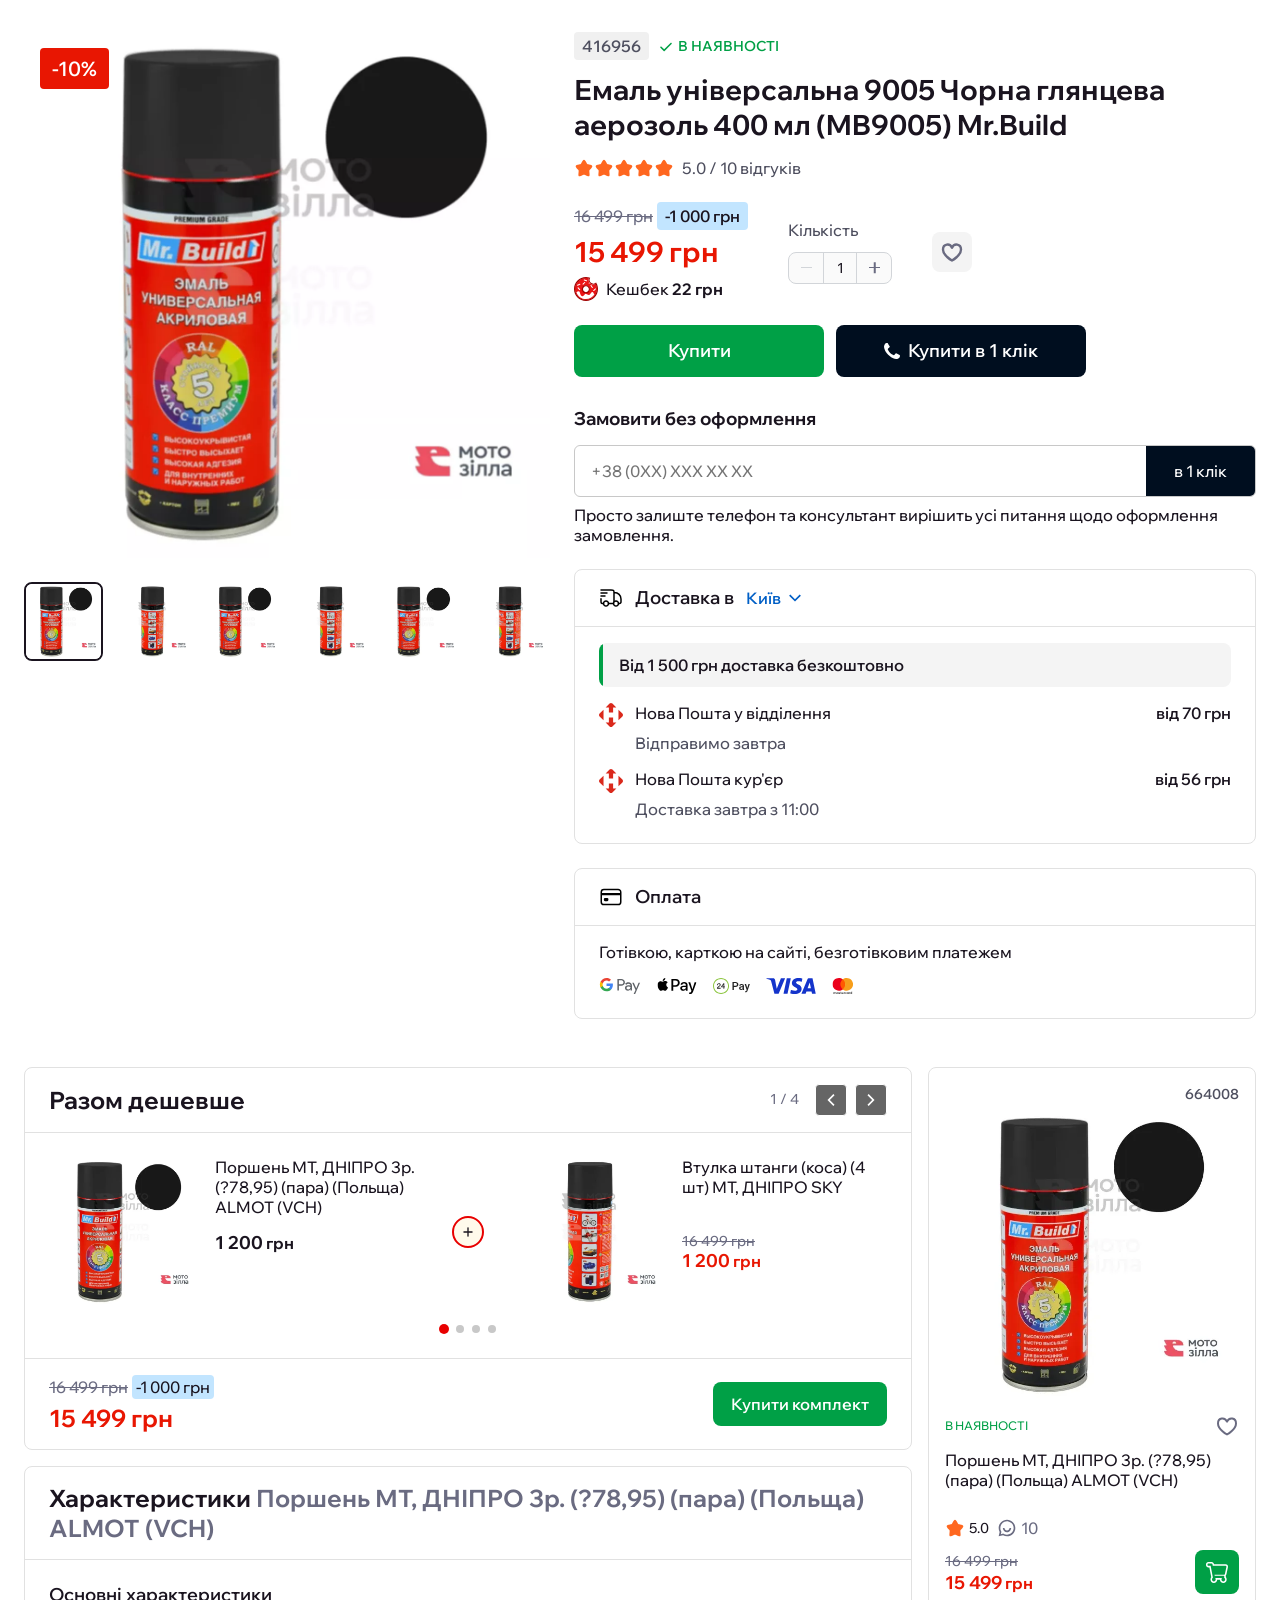
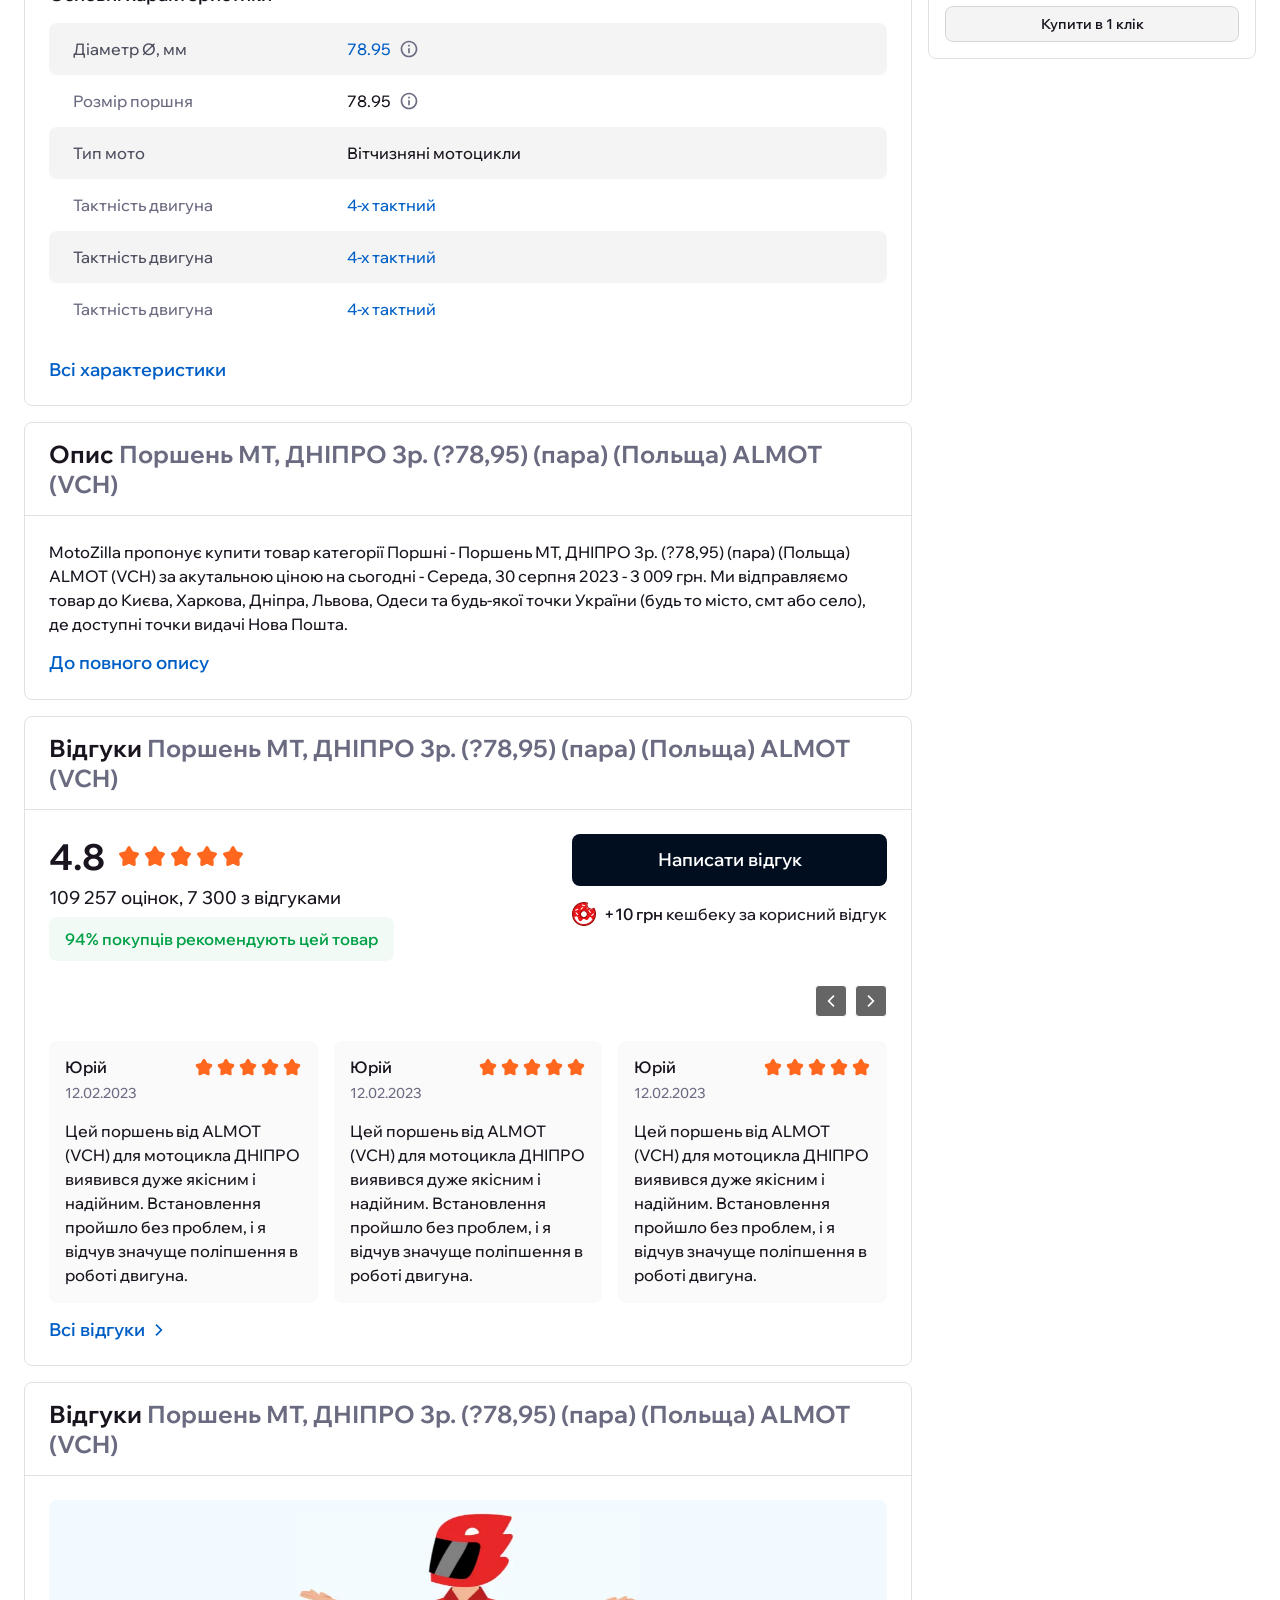
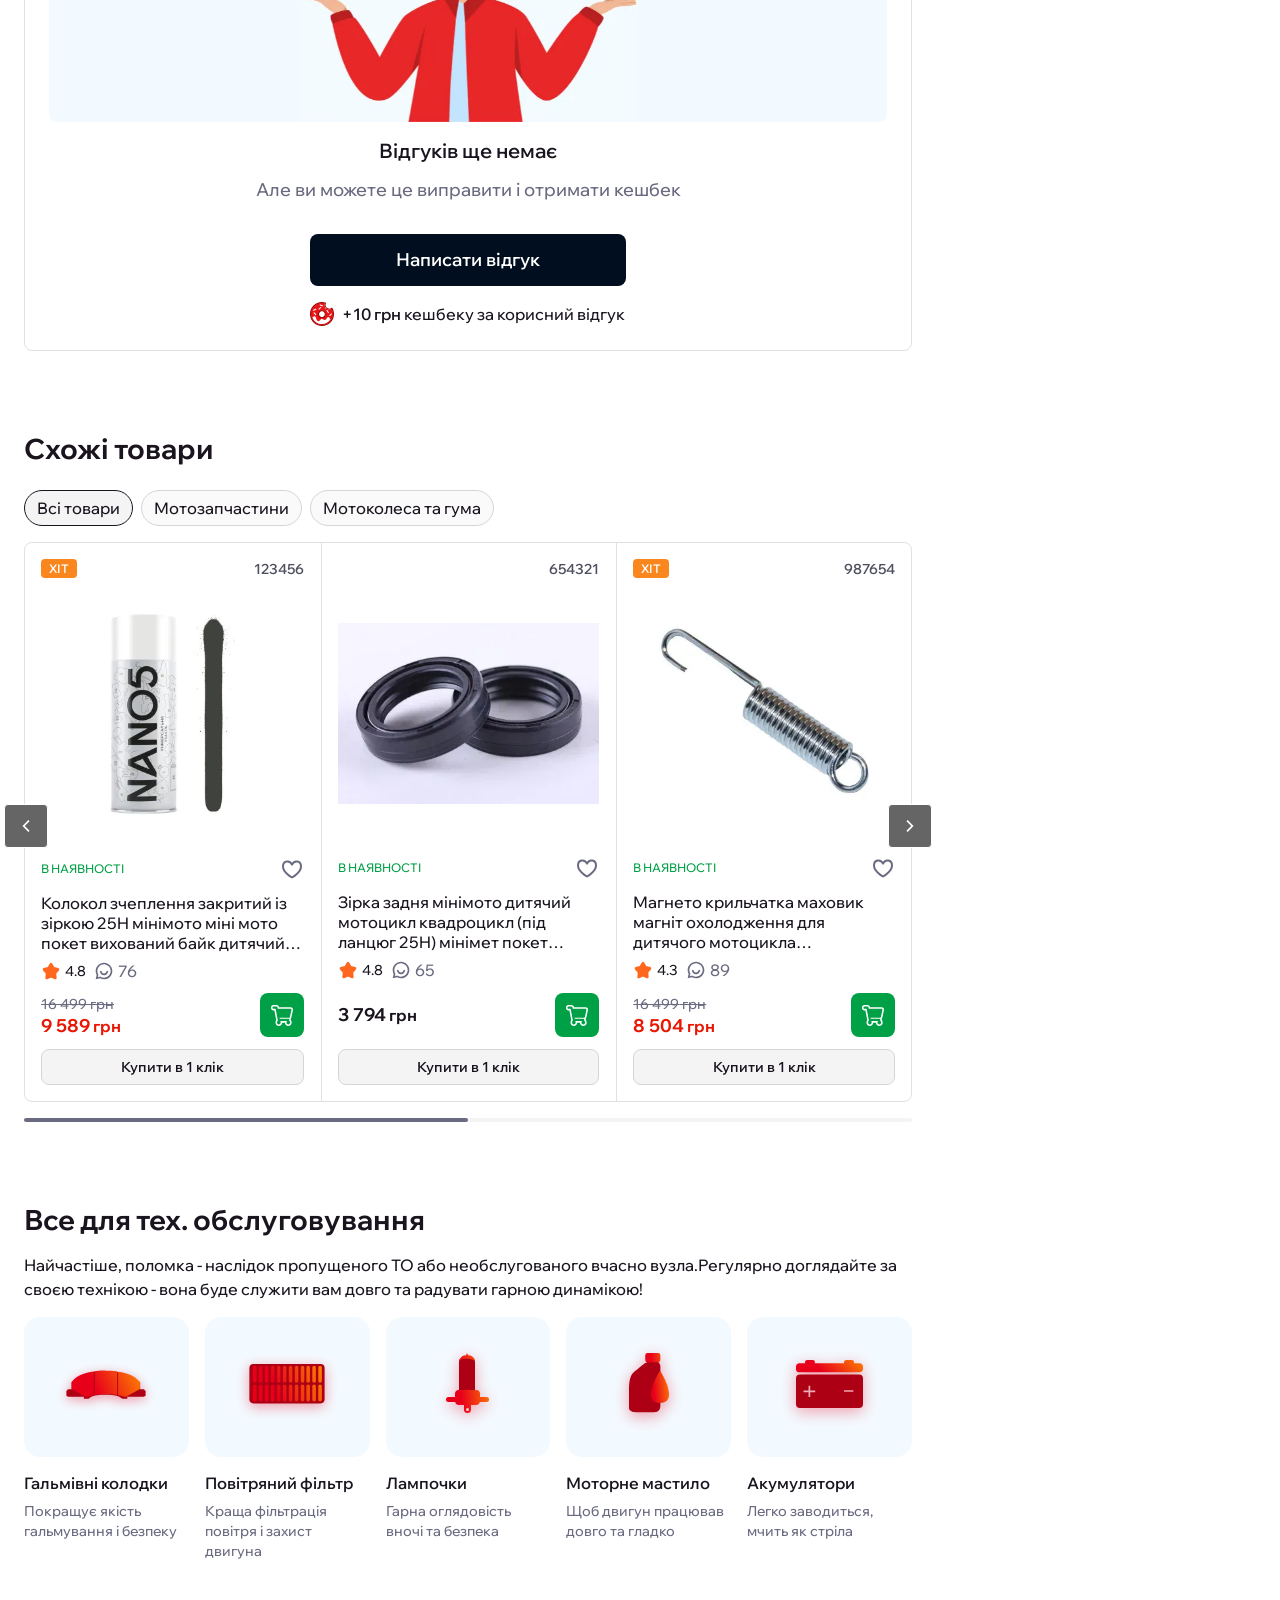
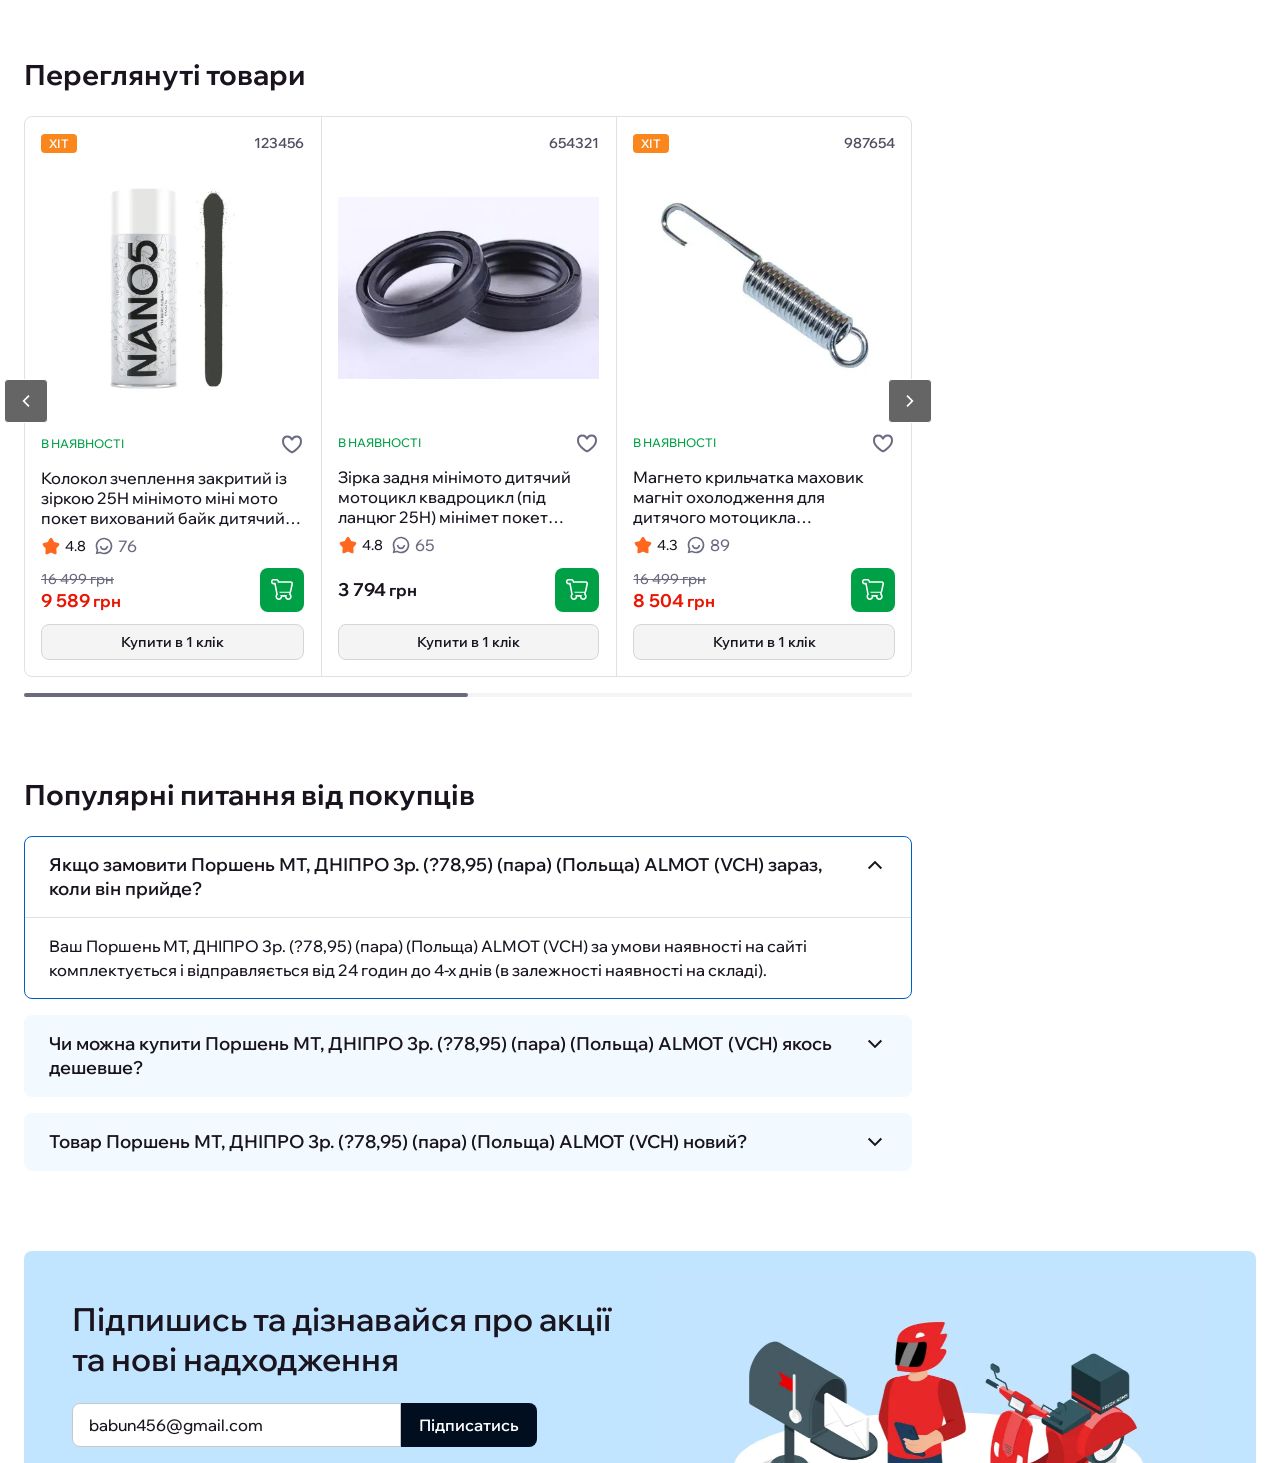
==== commit bc6346dc: "add no reviews" ====
--- a/index.html
+++ b/index.html
@@ -11,8 +11,8 @@
 	<title>Home Page</title>
 	<script defer src="./js/popper.min.js"></script>
 	<script defer src="./js/tippy-bundle.umd.min.js"></script>
-	<script defer src="./js/index.min.js?v=1751382214257"></script>
-	<link rel="stylesheet" href="./css/index.min.css?v=1751382214257">
+	<script defer src="./js/index.min.js?v=1751541015470"></script>
+	<link rel="stylesheet" href="./css/index.min.css?v=1751541015470">
 </head>
 
 <body>
@@ -772,6 +772,41 @@
 										</a>
 									</div>
 								</div>
+								<div class="product-detail__block">
+									<div class="product-detail__head">
+										<div class="product-detail__title">
+											Відгуки
+											<span>Поршень МТ, ДНІПРО 3р. (?78,95) (пара) (Польща) ALMOT
+												(VCH)</span>
+										</div>
+									</div>
+									<div class="product-detail__body">
+										<div class="reviews-block">
+											<div class="reviews-block__no-reviews">
+												<div class="reviews-block__img">
+													<img alt="Image" loading="lazy" src="./assets/img/no-reviews.webp">
+												</div>
+												<div class="reviews-block__content">
+													<div class="reviews-block__title">Відгуків ще немає</div>
+													<div class="reviews-block__subtitle">Але ви можете це виправити і
+														отримати кешбек</div>
+												</div>
+												<div class="reviews-block__right">
+													<button type="button" class="reviews-block__btn dark-btn">Написати
+														відгук</button>
+													<div class="reviews-block__cashback">
+														<img src="./assets/img/icons/ponchik.svg" alt="Image"
+															loading="lazy">
+														<p>
+															<span>+10 грн</span>
+															кешбеку за корисний відгук
+														</p>
+													</div>
+												</div>
+											</div>
+										</div>
+									</div>
+								</div>
 							</div>
 							<div class="proposals-block">
 								<div class="proposals-block__title title">Cхожі товари</div>
--- a/css/index.min.css
+++ b/css/index.min.css
@@ -1 +1 @@
-*{border:0;margin:0;padding:0}*,:after,:before{box-sizing:border-box}:after,:before{display:inline-block}body,html{height:100%}body{line-height:125%;scrollbar-gutter:stable;-ms-text-size-adjust:100%;-moz-text-size-adjust:100%;-webkit-text-size-adjust:100%;-webkit-font-smoothing:antialiased;-moz-osx-font-smoothing:grayscale}button,input,textarea{background-color:transparent;color:inherit;font-family:inherit;font-size:inherit;line-height:inherit}input,textarea{width:100%}label{display:inline-block}button,option,select{cursor:pointer}a{color:inherit;display:inline-block;text-decoration:none}ul li{list-style:none}img{height:auto;max-width:100%;vertical-align:middle}h1,h2,h3,h4,h5,h6{font-size:inherit;font-weight:inherit}@font-face{font-display:swap;font-family:WixMadeforDisplay;font-style:normal;font-weight:600;src:url(../assets/fonts/WixMadeforDisplay-SemiBold.woff2) format("woff2")}@font-face{font-display:swap;font-family:WixMadeforDisplay;font-style:normal;font-weight:500;src:url(../assets/fonts/WixMadeforDisplay-Medium.woff2) format("woff2")}@font-face{font-display:swap;font-family:WixMadeforDisplay;font-style:normal;font-weight:700;src:url(../assets/fonts/WixMadeforDisplay-Bold.woff2) format("woff2")}body{color:#1a141f;font-family:WixMadeforDisplay,sans-serif;font-size:16px;min-width:320px}[data-fls-scrolllock] body{overflow:hidden;overscroll-behavior:none;touch-action:none}.wrapper{display:flex;flex-direction:column;min-height:100%;overflow:clip}.wrapper>main{flex:1 1 auto}.wrapper>*{min-width:0}[class*=__container]{margin:0 auto;max-width:1328px;padding-left:24px;padding-right:24px}.spollers{display:grid;gap:16px}.spollers__item{background-color:#f3faff;border:1px solid #f3faff;border-radius:8px;line-height:150%;transition:border .3s,background .3s}.spollers__item[open]{background-color:#fff;border-color:#005fc6}.spollers__title{align-items:center;cursor:pointer;display:flex;font-size:18px;font-weight:600;gap:12px;justify-content:space-between;list-style:none;padding:16px 24px;text-align:left;width:100%}.spollers__title::-webkit-details-marker,.spollers__title::marker{display:none}.spollers__title:after{align-self:flex-start;background:url(../assets/img/icons/chevron-down-dark.svg) 50%/24px no-repeat;content:"";flex-shrink:0;height:24px;transition:transform .3s;width:24px}.spollers__title.--spoller-active:after{transform:rotate(-180deg)}.spollers__body{border-top:1px solid #e1e1e1;padding:16px 24px}.swiper{overflow:hidden}.swiper-initialized{touch-action:pan-y}.swiper-wrapper{box-sizing:content-box;display:flex;height:100%;position:relative;width:100%}.swiper-vertical .swiper-wrapper{flex-direction:column}.swiper-autoheight .swiper-wrapper{align-items:flex-start}.swiper-initialized .swiper-slide{flex-shrink:0}.swiper-android .swiper-slide,.swiper-android .swiper-wrapper{transform:translateZ(0)}.swiper-block-lock,.swiper-button-lock,.swiper-pagination-lock,.swiper-scrollbar-lock{display:none!important}.--showmore-active [data-fls-showmore-button] span,[data-fls-showmore-button] span:last-child{display:none}.--showmore-active [data-fls-showmore-button] span:last-child{display:block}@font-face{font-display:block;font-family:lg;font-style:normal;font-weight:400;src:url(../assets/fonts/lg.woff2?io9a6k) format("woff2")}.lg-icon{font-family:lg!important;font-style:normal;font-variant:normal;font-weight:400;line-height:1;text-transform:none;-webkit-font-smoothing:antialiased;-moz-osx-font-smoothing:grayscale}.lg-container{font-family:system-ui,-apple-system,Segoe UI,Roboto,Helvetica Neue,Arial,Noto Sans,Liberation Sans,sans-serif,Apple Color Emoji,Segoe UI Emoji,Segoe UI Symbol,Noto Color Emoji}.lg-next,.lg-prev{background-color:rgba(0,0,0,.45);border:none;border-radius:2px;color:#999;cursor:pointer;display:block;font-size:22px;margin-top:-10px;outline:none;padding:8px 10px 9px;position:absolute;top:50%;z-index:1084}.lg-next.disabled,.lg-prev.disabled{cursor:default;opacity:0!important}.lg-next:hover:not(.disabled),.lg-prev:hover:not(.disabled){color:#fff}.lg-single-item .lg-next,.lg-single-item .lg-prev{display:none}.lg-next{right:20px}.lg-next:before{content:"\e095"}.lg-prev{left:20px}.lg-prev:after{content:"\e094"}@-webkit-keyframes lg-right-end{0%{left:0}50%{left:-30px}to{left:0}}@-moz-keyframes lg-right-end{0%{left:0}50%{left:-30px}to{left:0}}@-ms-keyframes lg-right-end{0%{left:0}50%{left:-30px}to{left:0}}@keyframes lg-right-end{0%{left:0}50%{left:-30px}to{left:0}}@-webkit-keyframes lg-left-end{0%{left:0}50%{left:30px}to{left:0}}@-moz-keyframes lg-left-end{0%{left:0}50%{left:30px}to{left:0}}@-ms-keyframes lg-left-end{0%{left:0}50%{left:30px}to{left:0}}@keyframes lg-left-end{0%{left:0}50%{left:30px}to{left:0}}.lg-outer.lg-right-end .lg-object{-webkit-animation:lg-right-end .3s;-o-animation:lg-right-end .3s;animation:lg-right-end .3s;position:relative}.lg-outer.lg-left-end .lg-object{-webkit-animation:lg-left-end .3s;-o-animation:lg-left-end .3s;animation:lg-left-end .3s;position:relative}.lg-toolbar{left:0;position:absolute;top:0;width:100%;z-index:1082}.lg-media-overlap .lg-toolbar{background-image:linear-gradient(0deg,transparent,rgba(0,0,0,.4))}.lg-toolbar .lg-icon{background:none;border:none;box-shadow:none;color:#999;cursor:pointer;float:right;font-size:24px;height:47px;line-height:27px;outline:medium none;padding:10px 0;text-align:center;text-decoration:none!important;-webkit-transition:color .2s linear;-o-transition:color .2s linear;transition:color .2s linear;width:50px;will-change:color}.lg-toolbar .lg-icon.lg-icon-18{font-size:18px}.lg-toolbar .lg-icon:hover{color:#fff}.lg-toolbar .lg-close:after{content:"\e070"}.lg-toolbar .lg-maximize{font-size:22px}.lg-toolbar .lg-maximize:after{content:"\e90a"}.lg-toolbar .lg-download:after{content:"\e0f2"}.lg-sub-html{color:#eee;font-size:16px;opacity:0;padding:10px 40px;text-align:center;-webkit-transition:opacity .2s ease-out 0s;-o-transition:opacity .2s ease-out 0s;transition:opacity .2s ease-out 0s;z-index:1080}.lg-sub-html h4{font-size:13px;font-weight:700;margin:0}.lg-sub-html p{font-size:12px;margin:5px 0 0}.lg-sub-html a{color:inherit}.lg-sub-html a:hover{text-decoration:underline}.lg-media-overlap .lg-sub-html{background-image:linear-gradient(180deg,transparent,rgba(0,0,0,.6))}.lg-item .lg-sub-html{bottom:0;left:0;position:absolute;right:0}.lg-error-msg{color:#999;font-size:14px}.lg-counter{color:#999;display:inline-block;font-size:16px;height:47px;padding-left:20px;padding-top:12px;vertical-align:middle}.lg-closing .lg-next,.lg-closing .lg-prev,.lg-closing .lg-sub-html,.lg-closing .lg-toolbar{opacity:0;-webkit-transition:-webkit-transform .08 cubic-bezier(0,0,.25,1) 0s,opacity .08 cubic-bezier(0,0,.25,1) 0s,color .08 linear;-moz-transition:-moz-transform .08 cubic-bezier(0,0,.25,1) 0s,opacity .08 cubic-bezier(0,0,.25,1) 0s,color .08 linear;-o-transition:-o-transform .08 cubic-bezier(0,0,.25,1) 0s,opacity .08 cubic-bezier(0,0,.25,1) 0s,color .08 linear;transition:transform .08 cubic-bezier(0,0,.25,1) 0s,opacity .08 cubic-bezier(0,0,.25,1) 0s,color .08 linear}body:not(.lg-from-hash) .lg-outer.lg-start-zoom .lg-item:not(.lg-zoomable) .lg-img-wrap,body:not(.lg-from-hash) .lg-outer.lg-start-zoom .lg-item:not(.lg-zoomable) .lg-media-cont,body:not(.lg-from-hash) .lg-outer.lg-start-zoom .lg-item:not(.lg-zoomable) .lg-video-cont{opacity:0;-moz-transform:scale3d(.5,.5,.5);-o-transform:scale3d(.5,.5,.5);-ms-transform:scale3d(.5,.5,.5);-webkit-transform:scale3d(.5,.5,.5);transform:scale3d(.5,.5,.5);-webkit-transition:-webkit-transform .25s cubic-bezier(0,0,.25,1) 0s,opacity .25s cubic-bezier(0,0,.25,1)!important;-moz-transition:-moz-transform .25s cubic-bezier(0,0,.25,1) 0s,opacity .25s cubic-bezier(0,0,.25,1)!important;-o-transition:-o-transform .25s cubic-bezier(0,0,.25,1) 0s,opacity .25s cubic-bezier(0,0,.25,1)!important;transition:transform .25s cubic-bezier(0,0,.25,1) 0s,opacity .25s cubic-bezier(0,0,.25,1)!important;will-change:transform,opacity}body:not(.lg-from-hash) .lg-outer.lg-start-zoom .lg-item:not(.lg-zoomable).lg-complete .lg-img-wrap,body:not(.lg-from-hash) .lg-outer.lg-start-zoom .lg-item:not(.lg-zoomable).lg-complete .lg-media-cont,body:not(.lg-from-hash) .lg-outer.lg-start-zoom .lg-item:not(.lg-zoomable).lg-complete .lg-video-cont{opacity:1;-moz-transform:scaleX(1);-o-transform:scaleX(1);-ms-transform:scaleX(1);-webkit-transform:scaleX(1);transform:scaleX(1)}.lg-icon:focus-visible{border-radius:3px;color:#fff;outline:1px dashed hsla(0,0%,100%,.6)}.lg-toolbar .lg-icon:focus-visible{border-radius:8px;outline-offset:-5px}.lg-group:after{clear:both;content:"";display:table}.lg-container{outline:none}.lg-on{scroll-behavior:unset}.lg-overlay-open{overflow:hidden}.lg-hide-sub-html .lg-sub-html,.lg-next,.lg-pager-outer,.lg-prev,.lg-toolbar{opacity:0;-webkit-transition:-webkit-transform .25s cubic-bezier(0,0,.25,1) 0s,opacity .25s cubic-bezier(0,0,.25,1) 0s;-moz-transition:-moz-transform .25s cubic-bezier(0,0,.25,1) 0s,opacity .25s cubic-bezier(0,0,.25,1) 0s;-o-transition:-o-transform .25s cubic-bezier(0,0,.25,1) 0s,opacity .25s cubic-bezier(0,0,.25,1) 0s;transition:transform .25s cubic-bezier(0,0,.25,1) 0s,opacity .25s cubic-bezier(0,0,.25,1) 0s;will-change:transform,opacity}.lg-show-in .lg-next,.lg-show-in .lg-pager-outer,.lg-show-in .lg-prev,.lg-show-in .lg-toolbar,.lg-show-in.lg-hide-sub-html .lg-sub-html{opacity:1}.lg-show-in .lg-hide-items .lg-prev{opacity:0;-webkit-transform:translate3d(-10px,0,0);transform:translate3d(-10px,0,0)}.lg-show-in .lg-hide-items .lg-next{opacity:0;-webkit-transform:translate3d(10px,0,0);transform:translate3d(10px,0,0)}.lg-show-in .lg-hide-items .lg-toolbar{opacity:0;-webkit-transform:translate3d(0,-10px,0);transform:translate3d(0,-10px,0)}.lg-show-in .lg-hide-items.lg-hide-sub-html .lg-sub-html{opacity:0;-webkit-transform:translate3d(0,20px,0);transform:translate3d(0,20px,0)}.lg-outer{height:100%;left:0;opacity:.001;outline:none;overflow:hidden;position:fixed;text-align:left;top:0;-webkit-transition:opacity .15s ease 0s;-o-transition:opacity .15s ease 0s;transition:opacity .15s ease 0s;width:100%;will-change:auto;z-index:1050}.lg-outer *{-webkit-box-sizing:border-box;-moz-box-sizing:border-box;box-sizing:border-box}.lg-outer.lg-visible,.lg-outer.lg-zoom-from-image{opacity:1}.lg-outer.lg-css3 .lg-item:not(.lg-start-end-progress).lg-current,.lg-outer.lg-css3 .lg-item:not(.lg-start-end-progress).lg-next-slide,.lg-outer.lg-css3 .lg-item:not(.lg-start-end-progress).lg-prev-slide{-webkit-transition-duration:inherit!important;transition-duration:inherit!important;-webkit-transition-timing-function:inherit!important;transition-timing-function:inherit!important}.lg-outer.lg-css3.lg-dragging .lg-item.lg-current,.lg-outer.lg-css3.lg-dragging .lg-item.lg-next-slide,.lg-outer.lg-css3.lg-dragging .lg-item.lg-prev-slide{opacity:1;-webkit-transition-duration:0s!important;transition-duration:0s!important}.lg-outer.lg-grab img.lg-object{cursor:-webkit-grab;cursor:-moz-grab;cursor:-o-grab;cursor:-ms-grab;cursor:grab}.lg-outer.lg-grabbing img.lg-object{cursor:move;cursor:-webkit-grabbing;cursor:-moz-grabbing;cursor:-o-grabbing;cursor:-ms-grabbing;cursor:grabbing}.lg-outer .lg-content{bottom:0;left:0;position:absolute;right:0;top:0}.lg-outer .lg-inner{bottom:0;left:0;position:absolute;top:0;-webkit-transition:opacity 0s;-o-transition:opacity 0s;transition:opacity 0s;white-space:nowrap;width:100%}.lg-outer .lg-item{display:none!important}.lg-outer .lg-item:not(.lg-start-end-progress){background:url("[data-uri]") no-repeat scroll 50% transparent}.lg-outer.lg-css .lg-current,.lg-outer.lg-css3 .lg-current,.lg-outer.lg-css3 .lg-next-slide,.lg-outer.lg-css3 .lg-prev-slide{display:inline-block!important}.lg-outer .lg-img-wrap,.lg-outer .lg-item{display:inline-block;height:100%;position:absolute;text-align:center;width:100%}.lg-outer .lg-img-wrap:before,.lg-outer .lg-item:before{content:"";display:inline-block;height:100%;vertical-align:middle}.lg-outer .lg-img-wrap{bottom:0;font-size:0;left:0;position:absolute;right:0;top:0;white-space:nowrap}.lg-outer .lg-item.lg-complete{background-image:none}.lg-outer .lg-item.lg-current{z-index:1060}.lg-outer .lg-object{display:inline-block;height:auto;max-height:100%;max-width:100%;position:relative;vertical-align:middle;width:auto}.lg-outer .lg-empty-html .lg-sub-html,.lg-outer .lg-empty-html.lg-sub-html{display:none}.lg-outer.lg-hide-download .lg-download{opacity:.75;pointer-events:none}.lg-outer .lg-first-slide .lg-dummy-img{left:50%;position:absolute;top:50%}.lg-outer.lg-components-open:not(.lg-zoomed) .lg-components{opacity:1;-webkit-transform:translateZ(0);transform:translateZ(0)}.lg-outer.lg-components-open:not(.lg-zoomed) .lg-sub-html{opacity:1;transition:opacity .2s ease-out .15s}.lg-outer .lg-media-cont{display:inline-block;position:relative;text-align:center;vertical-align:middle}.lg-outer .lg-media-cont .lg-object{height:100%!important;width:100%!important}.lg-outer .lg-has-iframe .lg-media-cont{-webkit-overflow-scrolling:touch;overflow:auto}.lg-backdrop{background-color:#000;bottom:0;left:0;opacity:0;position:fixed;right:0;top:0;-webkit-transition:opacity 333ms ease-in 0s;-o-transition:opacity 333ms ease-in 0s;transition:opacity 333ms ease-in 0s;will-change:auto;z-index:1040}.lg-backdrop.in{opacity:1}.lg-css3.lg-no-trans .lg-current,.lg-css3.lg-no-trans .lg-next-slide,.lg-css3.lg-no-trans .lg-prev-slide{-webkit-transition:none 0s ease 0s!important;-moz-transition:none 0s ease 0s!important;-o-transition:none 0s ease 0s!important;transition:none 0s ease 0s!important}.lg-css3.lg-use-css3 .lg-item{-webkit-backface-visibility:hidden;-moz-backface-visibility:hidden;backface-visibility:hidden}.lg-css3.lg-fade .lg-item{opacity:0}.lg-css3.lg-fade .lg-item.lg-current{opacity:1}.lg-css3.lg-fade .lg-item.lg-current,.lg-css3.lg-fade .lg-item.lg-next-slide,.lg-css3.lg-fade .lg-item.lg-prev-slide{-webkit-transition:opacity .1s ease 0s;-moz-transition:opacity .1s ease 0s;-o-transition:opacity .1s ease 0s;transition:opacity .1s ease 0s}.lg-css3.lg-use-css3 .lg-item.lg-start-progress{-webkit-transition:-webkit-transform 1s cubic-bezier(.175,.885,.32,1.275) 0s;-moz-transition:-moz-transform 1s cubic-bezier(.175,.885,.32,1.275) 0s;-o-transition:-o-transform 1s cubic-bezier(.175,.885,.32,1.275) 0s;transition:transform 1s cubic-bezier(.175,.885,.32,1.275) 0s}.lg-css3.lg-use-css3 .lg-item.lg-start-end-progress{-webkit-transition:-webkit-transform 1s cubic-bezier(0,0,.25,1) 0s;-moz-transition:-moz-transform 1s cubic-bezier(0,0,.25,1) 0s;-o-transition:-o-transform 1s cubic-bezier(0,0,.25,1) 0s;transition:transform 1s cubic-bezier(0,0,.25,1) 0s}.lg-css3.lg-slide.lg-use-css3 .lg-item{opacity:0}.lg-css3.lg-slide.lg-use-css3 .lg-item.lg-prev-slide{-webkit-transform:translate3d(-100%,0,0);transform:translate3d(-100%,0,0)}.lg-css3.lg-slide.lg-use-css3 .lg-item.lg-next-slide{-webkit-transform:translate3d(100%,0,0);transform:translate3d(100%,0,0)}.lg-css3.lg-slide.lg-use-css3 .lg-item.lg-current{opacity:1;-webkit-transform:translateZ(0);transform:translateZ(0)}.lg-css3.lg-slide.lg-use-css3 .lg-item.lg-current,.lg-css3.lg-slide.lg-use-css3 .lg-item.lg-next-slide,.lg-css3.lg-slide.lg-use-css3 .lg-item.lg-prev-slide{-webkit-transition:-webkit-transform 1s cubic-bezier(0,0,.25,1) 0s,opacity .1s ease 0s;-moz-transition:-moz-transform 1s cubic-bezier(0,0,.25,1) 0s,opacity .1s ease 0s;-o-transition:-o-transform 1s cubic-bezier(0,0,.25,1) 0s,opacity .1s ease 0s;transition:transform 1s cubic-bezier(0,0,.25,1) 0s,opacity .1s ease 0s}.lg-container{display:none}.lg-container.lg-show{display:block}.lg-container.lg-dragging-vertical .lg-backdrop,.lg-container.lg-dragging-vertical .lg-css3 .lg-item.lg-current{-webkit-transition-duration:0s!important;transition-duration:0s!important}.lg-container.lg-dragging-vertical .lg-css3 .lg-item.lg-current{opacity:1}.lg-inline .lg-backdrop,.lg-inline .lg-outer{position:absolute}.lg-inline .lg-backdrop{z-index:1}.lg-inline .lg-outer{z-index:2}.lg-inline .lg-maximize:after{content:"\e909"}.lg-components{bottom:0;left:0;position:absolute;right:0;-webkit-transform:translate3d(0,100%,0);transform:translate3d(0,100%,0);-webkit-transition:-webkit-transform .35s ease-out 0s;-moz-transition:-moz-transform .35s ease-out 0s;-o-transition:-o-transform .35s ease-out 0s;transition:transform .35s ease-out 0s;will-change:transform;z-index:1080}.quantity{background-color:#fafafa;border:1px solid #d2d5d9;border-radius:8px;display:flex;height:32px;overflow:hidden;width:104px}.quantity__button{cursor:pointer;flex:0 0 34px;position:relative;transition:background .3s}.quantity__button:after,.quantity__button:before{background-color:#6a6b81;content:"";height:1.5px;left:50%;margin:-.75px 0 0 -5.5px;position:absolute;top:50%;transition:all .3s ease 0s;transition:background .3s;width:11px}.quantity__button.disabled{cursor:not-allowed;pointer-events:none}.quantity__button.disabled:after,.quantity__button.disabled:before{background-color:#d2d5d9}.quantity__button--plus:before{transform:rotate(-90deg)}.quantity__input{border-left:1px solid #d2d5d9;border-right:1px solid #d2d5d9;flex:1 1 auto}.quantity__input input{color:#1a141f;font-size:14px;font-weight:500;height:100%;text-align:center;width:100%}input[type=email],input[type=tel],input[type=text],textarea{-webkit-appearance:none;-moz-appearance:none;appearance:none}.input{border:1px solid #eee;border-radius:0!important;caret-color:inherit;display:block;padding:10px;width:100%}.input[placeholder]:not([data-fls-placeholder-nohiden])::placeholder{transition:opacity .3s}.input[placeholder]:not([data-fls-placeholder-nohiden]):focus::placeholder{opacity:0}textarea.input{padding:0;resize:vertical}.tippy-box[data-animation=fade][data-state=hidden]{opacity:0}[data-tippy-root]{max-width:calc(100vw - 10px)}.tippy-box{background-color:#fff;border-radius:4px;box-shadow:0 5px 20px 2px rgba(0,0,0,.1);color:#1a141f;font-size:14px;line-height:1.4;outline:0;position:relative;transition-property:transform,visibility,opacity}.tippy-box[data-placement^=top]>.tippy-arrow{bottom:0}.tippy-box[data-placement^=top]>.tippy-arrow:before{border-top-color:initial;border-width:8px 8px 0;bottom:-7px;left:0;transform-origin:center top}.tippy-box[data-placement^=bottom]>.tippy-arrow{top:0}.tippy-box[data-placement^=bottom]>.tippy-arrow:before{border-bottom-color:initial;border-width:0 8px 8px;left:0;top:-7px;transform-origin:center bottom}.tippy-box[data-placement^=left]>.tippy-arrow{right:0}.tippy-box[data-placement^=left]>.tippy-arrow:before{border-left-color:initial;border-width:8px 0 8px 8px;right:-7px;transform-origin:center left}.tippy-box[data-placement^=right]>.tippy-arrow{left:0}.tippy-box[data-placement^=right]>.tippy-arrow:before{border-right-color:initial;border-width:8px 8px 8px 0;left:-7px;transform-origin:center right}.tippy-box[data-inertia][data-state=visible]{transition-timing-function:cubic-bezier(.54,1.5,.38,1.11)}.tippy-arrow{color:#fff;height:16px;width:16px}.tippy-arrow:before{border-color:transparent;border-style:solid;content:"";position:absolute}.tippy-content{padding:5px 9px;position:relative;z-index:1}.text-link{color:#005fc6;font-size:16px;font-weight:500;transition:color .3s}.dark-btn{align-items:center;background-color:#000e1f;border-radius:8px;color:#fff;display:flex;font-size:18px;font-weight:600;gap:8px;justify-content:center;max-width:fit-content;min-height:52px;padding:10px 20px;transition:opacity .3s}.title{font-size:28px;font-weight:700;line-height:125%}.product-block{font-weight:500;margin-bottom:80px;margin-top:32px}.product-block__body{align-items:flex-start;display:flex;gap:24px;justify-content:space-between;margin-bottom:48px}.product-block__images{display:flex;flex-direction:column;gap:24px;max-width:526px;min-width:0;width:100%}.product-block__slider{position:relative}.product-block__slider .swiper-pagination{display:none}.product-block__badge{background-color:#e81602;border-radius:4px;color:#fff;font-size:20px;font-weight:600;left:16px;line-height:125%;padding:8px 12px;position:absolute;top:16px;z-index:4}.product-block__slide{display:grid;place-content:center}.product-block__slide img,.product-block__slide source{display:block;max-width:100%;object-fit:cover}.product-block__thumbs .product-block__slide{border:2px solid transparent;border-radius:8px;cursor:pointer;overflow:hidden;transition:border .3s}.product-block__thumbs .product-block__slide img{height:100%;object-fit:cover;width:100%}.product-block__thumbs .product-block__slide.swiper-slide-thumb-active{border-color:#1a141f}.product-block__content{max-width:690px;width:100%}.product-block__top{align-items:center;display:flex;flex-wrap:wrap;gap:8px;margin-bottom:12px}.product-block__id{background-color:#f0f0f0;border-radius:4px;color:#4e4f5f;font-size:16px;font-weight:600;padding:4px 8px}.product-block__existence{font-size:14px;font-weight:600;text-transform:uppercase}.product-block__existence img{height:18px;object-fit:contain;width:18px}.product-block__existence.color-green{color:#00a046}.product-block__title{font-size:28px;font-weight:700;line-height:125%;margin-bottom:16px;padding:0!important}.product-block__rating{flex-wrap:wrap;gap:8px;margin-bottom:24px}.product-block__rating,.product-block__rating-stars{align-items:center;display:flex}.product-block__rating-stars img{object-fit:contain;width:20px}.product-block__rating-link{color:#4e4f5f;font-size:16px;font-weight:500;line-height:125%;transition:color .3s}.product-block__info{display:flex;flex-direction:column;gap:8px;margin-bottom:24px}.product-block__info-body{align-items:center;display:flex;flex-wrap:wrap;gap:12px 40px}.product-block__prices{display:flex;flex-direction:column;gap:4px}.product-block__sale{align-items:center;display:flex;gap:4px}.product-block__oldprice{color:#6a6b81;text-decoration:line-through}.product-block__sale-sum{background-color:#c2e5ff;border-radius:4px;font-weight:600;padding:4px 8px}.product-detail .product-block__sale-sum{font-weight:500;padding:2px 4px}.product-block__price{color:#e81602;font-size:28px;font-weight:700;line-height:125%;margin-bottom:4px}.product-detail .product-block__price{font-size:24px;margin-bottom:0}.product-block__quantity{display:flex;flex-direction:column;gap:12px}.product-block__label{color:#4e4f5f}.product-block__fav{background-color:#f4f4f4;border-radius:8px;color:#6a6b81;display:grid;height:40px;padding:5px;place-content:center;transition:color .3s;width:40px}.product-block__fav svg{height:24px;width:24px}.product-block__fav.is-active{color:#e81602}.product-block__fav.is-active path{fill:#e81602}.product-block__ckashback{align-items:center;display:flex;gap:8px}.product-block__ckashback img{height:24px;object-fit:contain;width:24px}.product-block__btns{align-items:center;display:flex;flex-wrap:wrap;gap:12px}.product-block__btns:not(:last-child){margin-bottom:32px}.product-block__btns .product-block__btn{max-width:250px;width:100%}.product-block__btn,.product-block__buy{align-items:center;border-radius:8px;display:flex;font-size:18px;font-weight:600;gap:8px;justify-content:center;max-width:fit-content;min-height:52px;padding:10px 20px;transition:opacity .3s}.product-block__buy{background-color:#00a046;color:#fff;max-width:250px;width:100%}.product-block__btn{background-color:#000e1f;color:#fff}.product-block__block{border:1px solid #e1e1e1;border-radius:8px}.product-block__block:not(:last-child){margin-bottom:24px}.product-block__block-head{align-items:center;border-bottom:1px solid #e1e1e1;display:flex;font-size:18px;font-weight:600;gap:12px;padding:16px 24px}.product-block__block-head img{flex-shrink:0;height:24px;object-fit:contain;width:24px}.product-block__block-link{align-items:center;color:#005fc6;display:flex;font-size:16px;gap:4px;max-width:fit-content}.product-block__block-link:after{background:url(../assets/img/icons/chevron-down.svg) 50%/20px 20px no-repeat;content:"";flex-shrink:0;height:20px;width:20px}.product-block__block-body{display:flex;flex-direction:column;gap:16px;padding:16px 24px 24px}.product-block__block-warning{background-color:#f4f4f4;border-radius:8px;font-weight:600;overflow:hidden;padding:12px 16px 12px 20px;position:relative}.product-block__block-warning:before{background-color:#00a046;content:"";height:100%;left:0;position:absolute;top:0;width:4px}.product-block__delivery{align-items:start;display:flex;gap:12px}.product-block__delivery-icon{flex-shrink:0}.product-block__delivery-icon img{height:24px;object-fit:contain;width:24px}.product-block__delivery-body{display:flex;flex:1 1 auto;flex-direction:column;gap:10px}.product-block__delivery-top{align-items:center;display:flex;gap:10px;justify-content:space-between}.product-block__delivery-price{font-weight:600}.product-block__delivery-text{color:#4e4f5f}.product-block__payments{align-items:center;display:flex;flex-wrap:wrap;gap:16px}.product-block__pay{display:grid;place-content:center}.product-block__pay img{max-width:100%;object-fit:contain}.product-block__inner{align-items:start;display:grid;gap:16px;grid-template-columns:1fr 328px}.product-block__details{display:flex;flex-direction:column;gap:80px;min-width:0}.product-block__aside{position:sticky;top:16px}.swiper-pagination{align-items:center;display:flex;flex-wrap:wrap;gap:8px;justify-content:center;min-height:11px}.swiper-pagination-bullet{background-color:#c8c8c8;border-radius:50%;height:8px;transition:background .3s,transform .3s;width:8px}.swiper-pagination-bullet.swiper-pagination-bullet-active{background-color:#e80000;transform:scale(1.25)}.swiper-fraction{color:#6a6b81;font-size:16px;font-weight:500;line-height:125%}.swiper-button-next,.swiper-button-prev{background-color:#656565;border:1px solid #fff;border-radius:4px;color:#fff;height:44px;transition:background .3s;width:44px}.swiper-scrollbar{background-color:#f4f4f4;border-radius:4px;height:4px}.swiper-scrollbar .swiper-scrollbar-drag{background-color:#6a6b81;border-radius:4px;cursor:grab;height:100%}.swiper-scrollbar .swiper-scrollbar-drag:active{cursor:grabbing}.buy-one-click:not(:last-child){margin-bottom:24px}.buy-one-click__title{font-size:18px;font-weight:700;margin-bottom:16px}.buy-one-click__field{border:1px solid #c8c8c8;border-radius:6px;display:flex;min-height:52px;overflow:hidden}.buy-one-click__field:not(:last-child){margin-bottom:8px}.buy-one-click__input{border-radius:6px 0 0 6px;flex:1 1 auto;font-size:16px;font-weight:500;line-height:125%;min-width:0;padding:12px 16px;width:auto}.buy-one-click__btn{background-color:#000e1f;color:#fff;padding:12px 28px;transition:opacity .3s}.product-detail{display:flex;flex-direction:column;gap:16px}.product-detail__block{border:1px solid #e1e1e1;border-radius:8px;min-width:0}.product-detail__head{align-items:center;border-bottom:1px solid #e1e1e1;display:flex;flex-wrap:wrap;gap:16px;justify-content:space-between;padding:16px 24px}.product-detail__title{font-size:24px;font-weight:700;line-height:125%}.product-detail__title span{color:#6a6b81}.product-detail__controls{align-items:center;display:flex;gap:16px}.product-detail__controls .swiper-fraction{font-size:14px}.product-detail__arrows{align-items:center;display:flex;gap:8px}.product-detail__arrows .swiper-button-next,.product-detail__arrows .swiper-button-prev{height:32px;width:32px}.product-detail__body{display:flex;flex-direction:column;gap:16px;min-width:0;padding:24px}.product-detail__body p{line-height:150%}.product-detail__wrapper:not(:last-child){margin-bottom:16px}.product-detail__slide{display:grid;gap:32px;grid-template-columns:1fr 32px 1fr}.product-detail__card{align-items:start;display:flex;gap:16px}.product-detail__card-img{aspect-ratio:1/1;display:grid;max-width:150px;min-width:100px;place-content:center;width:100%}.product-detail__card-body{display:flex;flex-direction:column;gap:16px;width:100%}.product-detail__card-title{display:-webkit-box;min-height:60px;overflow:hidden;-webkit-line-clamp:3;-webkit-box-orient:vertical;font-size:16px;font-weight:500;line-height:125%;transition:color .3s}.product-detail__card-prices{display:flex;flex-direction:column}.product-detail__card-oldprice{color:#6a6b81;font-size:14px;font-weight:500;line-height:125%;text-decoration:line-through}.product-detail__card-price{font-size:16px;font-weight:700}.product-detail__card-price span{font-size:18px}.product-detail__card-price.red-color{color:#e81602}.product-detail__circle-plus{align-self:center;background-color:#fffaeb;border:2px solid #e80000;border-radius:50%;display:grid;height:32px;padding:3px;place-content:center;width:32px}.product-detail__bottom{align-items:center;border-top:1px solid #e1e1e1;display:flex;flex-wrap:wrap;gap:16px;justify-content:space-between;padding:16px 24px}.product-detail__buy{align-items:center;background-color:#00a046;border-radius:8px;color:#fff;display:flex;font-size:16px;font-weight:600;gap:8px;justify-content:center;max-width:fit-content;min-height:44px;padding:10px 18px;transition:opacity .3s}.product-detail__subtitle{font-size:18px;font-weight:600;line-height:125%}.product-detail__showmore,.product-detail__text{display:flex;flex-direction:column;gap:16px}.product-detail__list{display:flex;flex-direction:column}.product-detail__item{align-items:center;border-radius:8px;display:flex;gap:24px;padding:16px 24px}.product-detail__item:nth-child(odd){background-color:#f4f4f4}.product-detail__item:nth-child(odd) .product-detail__item-label{color:#4e4f5f}.product-detail__item-label{color:#6a6b81;max-width:250px;width:100%}.product-detail__item-value{align-items:center;display:flex;flex:1 1 auto;gap:8px}.product-detail__tippy{align-self:flex-start;color:#6a6b81;display:grid;height:20px;max-width:fit-content;place-content:center;transition:color .3s;width:20px}.product-detail__tippy img,.product-detail__tippy svg{height:20px;object-fit:contain;pointer-events:none;width:20px}.product-detail__link{align-items:center;color:#005fc6;display:flex;font-size:18px;font-weight:600;gap:4px;line-height:125%;max-width:fit-content}.product-card{border:1px solid #e1e1e1;border-radius:8px;display:flex;flex-direction:column;padding:16px;transition:box-shadow .3s}.product-card__head{align-items:center;display:flex;justify-content:space-between;margin-bottom:4px}.product-card__inner{display:flex;flex:1 1 auto;flex-direction:column;gap:12px}.product-card__badge{align-items:center;background-color:#fa871d;border-radius:4px;color:#fff;display:flex;font-size:12px;font-weight:600;gap:2px;justify-content:center;line-height:125%;max-width:fit-content;padding:2px 8px}.product-card__id{color:#4e4f5f;font-size:14px;font-weight:600}.product-card__id:only-child{margin-left:auto}.product-card__img{aspect-ratio:1/1;display:grid;place-content:center}.product-card__img img{max-width:100%;object-fit:cover}.product-card__info{align-items:center;display:flex;gap:12px;justify-content:space-between}.product-card__existence{font-size:12px;text-transform:uppercase}.product-card__existence.green-color{color:#00a046}.product-card__fav{color:#6a6b81;display:grid;height:24px;place-content:center;transition:color .3s;width:24px}.product-card__fav svg{height:24px;width:24px}.product-card__fav.is-active{color:#e81602}.product-card__fav.is-active path{fill:#e81602}.product-card__body{display:flex;flex:1 1 auto;flex-direction:column;gap:8px}.product-card__title{display:-webkit-box;min-height:60px;overflow:hidden;-webkit-line-clamp:3;-webkit-box-orient:vertical;font-size:16px;font-weight:500;line-height:125%;transition:color .3s}.product-card__rating{align-items:center;display:flex;gap:8px}.product-card__stars{align-items:center;display:flex;font-size:14px;gap:4px}.product-card__stars img{height:20px;object-fit:contain;width:20px}.product-card__reviews{align-items:center;color:#6a6b81;display:flex;gap:4px;transition:color .3s}.product-card__detail{align-items:center;display:flex;gap:8px;justify-content:space-between}.product-card__prices{display:flex;flex-direction:column;gap:2px;line-height:125%}.product-card__oldprice{color:#6a6b81;font-size:14px;font-weight:500;text-decoration:line-through}.product-card__price{font-size:16px;font-weight:700}.product-card__price span{font-size:18px}.product-card__price.red-color{color:#e81602}.product-card__buy{background-color:#00a046;border-radius:8px;color:#fff;display:grid;height:44px;padding:5px;place-content:center;transition:background .3s;width:44px}.product-card__btn{background-color:#f4f4f4;border:1px solid #d2d5d9;border-radius:8px;font-size:14px;font-weight:600;min-height:36px;padding:4px 12px;transition:background .3s}.reviews-block{display:flex;flex-direction:column;gap:24px}.reviews-block__head{display:flex;gap:16px;justify-content:space-between}.reviews-block__left{display:flex;flex-direction:column;gap:8px}.reviews-block__rating{align-items:center;display:flex;font-size:36px;font-weight:700;gap:12px;line-height:125%}.reviews-block__stars{align-items:center;display:flex;gap:2px}.reviews-block__stars img{aspect-ratio:1/1;object-fit:cover;width:24px}.reviews-block__rating-text{font-size:18px;line-height:125%}.reviews-block__recommendation{background-color:rgba(3,152,85,.05);border-radius:8px;color:#00a046;font-size:16px;font-weight:600;line-height:125%;padding:12px 16px}.reviews-block__right{display:flex;flex-direction:column;gap:16px}.reviews-block__btn{max-width:100%;width:100%}.reviews-block__cashback{align-items:center;display:flex;font-size:16px;font-weight:500;gap:8px;line-height:125%}.reviews-block__cashback img{flex-shrink:0;object-fit:cover;width:24px}.reviews-block__cashback span{font-weight:600}.reviews-block__arrows{align-items:center;display:flex;gap:8px;margin-left:auto;max-width:fit-content}.reviews-block__arrows .swiper-button-next,.reviews-block__arrows .swiper-button-prev{height:32px;width:32px}.reviews-card{background-color:#fafafa;border-radius:8px;display:flex;flex-direction:column;padding:16px}.reviews-card__head{align-items:center;display:flex;flex-wrap:wrap;gap:8px;justify-content:space-between}.reviews-card__head:not(:last-child){margin-bottom:8px}.reviews-card__name{font-weight:600}.reviews-card__stars{align-items:center;display:flex;gap:2px}.reviews-card__stars img{aspect-ratio:1/1;object-fit:cover;width:20px}.reviews-card__date{color:#6a6b81;font-size:14px;line-height:125%}.reviews-card__date:not(:last-child){margin-bottom:16px}.reviews-card__text{flex:1 1 auto;line-height:150%}.proposals-block{margin-bottom:80px}.product-block__inner .proposals-block{margin-bottom:0}.proposals-block__title{margin-bottom:24px}.proposals-block__categories{align-items:center;display:flex;gap:8px;margin-bottom:16px;overflow:auto hidden}.proposals-block__categories::-webkit-scrollbar{appearance:none;display:none;height:0;width:0}.proposals-block__category{background-color:#fafafa;border:1px solid #d2d5d9;border-radius:100px;min-height:36px;padding:6px 12px;transition:border .3s,background .3s;white-space:nowrap}.proposals-block__category.is-active{background-color:#f4f4f4;border-color:#1a141f}.proposals-block__body{position:relative}.proposals-block__arrows{align-items:center;display:flex;gap:16px;justify-content:space-between;left:-20px;pointer-events:none;position:absolute;right:-20px;top:49%;transform:translateY(-50%);z-index:5}.proposals-block__arrows .swiper-button-next,.proposals-block__arrows .swiper-button-prev{pointer-events:all}.proposals-block__slider{border:1px solid #e1e1e1;border-radius:8px}.proposals-block__slider:not(:last-child){margin-bottom:16px}.proposals-block__slide.product-card{border:none;border-radius:0}.proposals-block__slide.product-card:not(:first-child){border-left:1px solid #e1e1e1}.to-block{margin-bottom:80px}.product-block__inner .to-block{margin-bottom:0}.to-block__title{margin-bottom:16px}.to-block__text{line-height:150%}.to-block__text:not(:last-child){margin-bottom:16px}.to-block__body{position:relative}.to-block__arrows{align-items:center;display:flex;gap:16px;justify-content:space-between;left:-20px;pointer-events:none;position:absolute;right:-20px;top:49%;transform:translateY(-50%);z-index:5}.to-block__arrows .swiper-button-next,.to-block__arrows .swiper-button-prev{pointer-events:all}.to-block__slider:not(:last-child){margin-bottom:16px}.to-card{display:flex;flex-direction:column;line-height:125%}.to-card__img{background-color:#f3faff;border-radius:16px;display:grid;margin-bottom:16px;min-height:140px;padding:16px;place-content:center}.to-card__img img{max-height:100px;max-width:100px;object-fit:contain;transition:transform .3s;width:100%}.to-card__title{font-weight:600;margin-bottom:8px;transition:color .3s}.to-card__text{color:#6a6b81;font-size:14px}.faq-block{margin-bottom:80px}.product-block__inner .faq-block{margin-bottom:0}.faq-block__title{margin-bottom:24px}.newsletter{margin-bottom:80px}.newsletter__body{align-items:center;background-color:#c2e5ff;border-radius:8px;display:flex;gap:24px;justify-content:space-between;overflow:hidden;padding:0 48px}.newsletter__content{display:flex;flex-direction:column;gap:24px;max-width:580px;padding:48px 0;width:100%}.newsletter__title{font-size:32px;font-weight:600;line-height:125%}.newsletter__form{display:flex;max-width:465px;width:100%}.newsletter__input{background-color:#fff;border:1px solid #c8c8c8;border-radius:8px 0 0 8px;font-size:16px;font-weight:500;line-height:125%;min-height:44px;padding:10px 16px}.newsletter__input::placeholder{color:#1a141f}.newsletter__input[placeholder]:not([data-fls-placeholder-nohiden])::placeholder{transition:opacity .3s}.newsletter__input[placeholder]:not([data-fls-placeholder-nohiden]):focus::placeholder{opacity:0}.newsletter__btn{border-radius:0 8px 8px 0;font-size:16px;min-height:44px;padding:10px 18px}.newsletter__img{align-self:flex-end;max-width:604px;width:100%}.newsletter__img img{object-fit:cover;width:100%}@media (max-width:83em){.proposals-block__categories{margin-left:-24px;margin-right:-24px;padding:0 24px}.product-block__inner .proposals-block__categories{margin-left:0;margin-left:-24px;margin-right:0;margin-right:-24px;padding:0;padding:0 24px}}@media (max-width:74.99875em){.reviews-block__slider{margin:0 -24px;padding:0 24px}}@media (max-width:68.74875em){.newsletter__body{padding:0}.newsletter__content{padding:32px 0 32px 24px}}@media (max-width:61.99875em){.title{font-size:24px}.product-block__title{font-size:24px;margin-bottom:8px}.product-block__price{font-size:24px}.product-block__block-body,.product-block__block-head{padding:16px}.product-block__inner{grid-template-columns:1fr}.product-block__aside{display:none}.product-detail__title{font-size:20px}.reviews-block__rating{font-size:32px}.reviews-block__arrows{display:none}.proposals-block__slider{border-left:none;border-radius:0;border-right:none;margin:0 -24px}.to-block__slider{margin:0 -24px;padding:0 24px}.newsletter__title{font-size:24px}.newsletter__img{margin-right:-108px}}@media (max-width:49.99875em){.product-block__body{align-items:stretch;flex-direction:column;gap:16px;margin-bottom:32px}.product-block__images{max-width:100%}.product-block__slider{display:flex;flex-direction:column;gap:12px}.product-block__slider .swiper-pagination{display:flex}.product-block__badge{font-size:16px;left:10px;padding:4px 8px;top:10px}.product-block__thumbs{display:none}.product-block__content{max-width:100%}.product-block__top{flex-direction:row-reverse;justify-content:space-between;margin-bottom:0}.product-block__info-body{gap:12px 32px}.product-block__sale-sum{font-weight:500;padding:2px 4px}.product-block__fav{height:44px;margin-left:auto;width:44px}.product-block__btns .product-block__btn,.product-block__btns .product-block__buy{flex:1 1 auto;max-width:100%;min-width:240px;width:calc(50% - 12px)}.product-block__block:not(:last-child){margin-bottom:16px}.buy-one-click:not(:last-child){margin-bottom:32px}.buy-one-click__title{font-size:16px;margin-bottom:12px}.buy-one-click__field{min-height:44px}.buy-one-click__text{font-size:14px}}@media (max-width:47.99875em){.dark-btn{font-size:16px;min-height:44px}.title{font-size:20px}.product-block{margin-bottom:40px}.product-block__details{gap:40px}.product-detail__body,.product-detail__head{padding:16px}.product-detail__slide{gap:16px;grid-template-columns:1fr}.product-detail__card{gap:8px}.product-detail__card-img{max-width:70px;min-width:70px}.product-detail__card-title{min-height:0}.product-detail__circle-plus{margin:0 auto}.product-detail__bottom{padding:16px}.product-detail__item{align-items:stretch;flex-direction:column;gap:8px;padding:16px 44px 16px 16px;position:relative}.product-detail__tippy{position:absolute;right:16px;top:16px}.product-detail__link{font-size:16px}.product-card__inner{gap:8px}.product-card__title{font-size:14px;-webkit-line-clamp:4;min-height:72px}.product-card__rating{font-size:14px}.product-card__detail{padding-top:4px}.product-card__btn{min-height:26px;padding:2px 12px}.reviews-block__head{flex-direction:column;gap:24px}.reviews-block__rating-text{font-size:16px}.reviews-block__slider{margin:0 -16px;padding:0 16px}.proposals-block{margin-bottom:40px}.proposals-block__title{margin-bottom:16px}.proposals-block__arrows{display:none}.to-block{margin-bottom:40px}.to-block__arrows{display:none}.to-card__img{min-height:104px;padding:12px}.to-card__img img{max-height:80px;max-width:80px}.to-card__title{font-size:14px}.faq-block{margin-bottom:40px}.faq-block__title{margin-bottom:16px}.newsletter{margin-bottom:40px}.newsletter__body{gap:16px}.newsletter__content{max-width:380px}.newsletter__img{max-width:384px}}@media (max-width:43.74875em){.newsletter__body{align-items:stretch;flex-direction:column;gap:24px}.newsletter__content{max-width:100%;padding:32px 24px 0}.newsletter__img{margin-right:0;max-width:100%}}@media (max-width:600px){.product-block__title{text-align:left!important}}@media (max-width:29.99875em){[class*=__container]{padding:0 12px}.spollers{gap:8px}.spollers__title{font-size:16px;padding:16px}.spollers__body{padding:16px}.product-block__badge{font-size:14px;left:2px;padding:2px 4px;top:2px}.product-block__title{font-size:20px}.product-block__info-body{align-items:flex-start}.product-block__quantity{order:1;width:100%}.product-block__one-click{min-height:40px;padding:6px 20px}.product-block__block-head{font-size:16px}.product-block__delivery-body{gap:8px}.product-block__delivery-top{align-items:stretch;flex-direction:column;gap:8px}.product-detail__title{font-size:18px}.product-detail__bottom{align-items:stretch;flex-direction:column}.product-detail__buy{max-width:100%}.product-card{padding:7px 12px}.product-block__inner .proposals-block__categories,.proposals-block__categories{margin-left:-12px;margin-right:-12px;padding:0 12px}.proposals-block__slider{margin:0 -12px}.to-block__slider{margin:0 -12px;padding:0 12px}.newsletter__form{flex-direction:column;gap:16px}.newsletter__btn,.newsletter__input{border-radius:8px}.newsletter__btn{max-width:100%}}@media (max-width:22.49875em){.buy-one-click__field{flex-direction:column}.buy-one-click__input{border-radius:6px 6px 0 0}}@media (any-hover:hover){.quantity__button:hover{background-color:#000e1f}.quantity__button:hover:after,.quantity__button:hover:before{background-color:#fff}.text-link:hover{text-decoration:underline}.dark-btn:hover{opacity:.8}.product-block__rating-link:hover{color:#005fc6;text-decoration:underline}.product-block__fav:hover{color:#e81602}.product-block__btn:hover,.product-block__buy:hover{opacity:.8}.product-block__block-link:hover{text-decoration:underline}.swiper-button-next:hover,.swiper-button-prev:hover{background-color:#232323}.buy-one-click__btn:hover{opacity:.8}.product-detail__card-title:hover{color:#e81602;text-decoration:underline}.product-detail__buy:hover{opacity:.8}.product-detail__tippy:hover{color:#1a141f}.product-detail__link:hover{text-decoration:underline}.product-card:hover{box-shadow:0 5px 15px 0 rgba(0,0,0,.1)}.product-card__fav:hover{color:#e81602}.product-card__title:hover{color:#e81602;text-decoration:underline}.product-card__reviews:hover{color:#005fc6;text-decoration:underline}.product-card__buy:hover{background-color:#000e1f}.product-card__btn:hover{background-color:#d2d5d9}.proposals-block__category:hover{background-color:#f4f4f4;border-color:#1a141f}.to-card:hover .to-card__title{color:#005fc6;text-decoration:underline}.to-card:hover .to-card__img img{transform:scale(1.1)}}+*{border:0;margin:0;padding:0}*,:after,:before{box-sizing:border-box}:after,:before{display:inline-block}body,html{height:100%}body{line-height:125%;scrollbar-gutter:stable;-ms-text-size-adjust:100%;-moz-text-size-adjust:100%;-webkit-text-size-adjust:100%;-webkit-font-smoothing:antialiased;-moz-osx-font-smoothing:grayscale}button,input,textarea{background-color:transparent;color:inherit;font-family:inherit;font-size:inherit;line-height:inherit}input,textarea{width:100%}label{display:inline-block}button,option,select{cursor:pointer}a{color:inherit;display:inline-block;text-decoration:none}ul li{list-style:none}img{height:auto;max-width:100%;vertical-align:middle}h1,h2,h3,h4,h5,h6{font-size:inherit;font-weight:inherit}@font-face{font-display:swap;font-family:WixMadeforDisplay;font-style:normal;font-weight:600;src:url(../assets/fonts/WixMadeforDisplay-SemiBold.woff2) format("woff2")}@font-face{font-display:swap;font-family:WixMadeforDisplay;font-style:normal;font-weight:500;src:url(../assets/fonts/WixMadeforDisplay-Medium.woff2) format("woff2")}@font-face{font-display:swap;font-family:WixMadeforDisplay;font-style:normal;font-weight:700;src:url(../assets/fonts/WixMadeforDisplay-Bold.woff2) format("woff2")}body{color:#1a141f;font-family:WixMadeforDisplay,sans-serif;font-size:16px;min-width:320px}[data-fls-scrolllock] body{overflow:hidden;overscroll-behavior:none;touch-action:none}.wrapper{display:flex;flex-direction:column;min-height:100%;overflow:clip}.wrapper>main{flex:1 1 auto}.wrapper>*{min-width:0}[class*=__container]{margin:0 auto;max-width:1328px;padding-left:24px;padding-right:24px}.spollers{display:grid;gap:16px}.spollers__item{background-color:#f3faff;border:1px solid #f3faff;border-radius:8px;line-height:150%;transition:border .3s,background .3s}.spollers__item[open]{background-color:#fff;border-color:#005fc6}.spollers__title{align-items:center;cursor:pointer;display:flex;font-size:18px;font-weight:600;gap:12px;justify-content:space-between;list-style:none;padding:16px 24px;text-align:left;width:100%}.spollers__title::-webkit-details-marker,.spollers__title::marker{display:none}.spollers__title:after{align-self:flex-start;background:url(../assets/img/icons/chevron-down-dark.svg) 50%/24px no-repeat;content:"";flex-shrink:0;height:24px;transition:transform .3s;width:24px}.spollers__title.--spoller-active:after{transform:rotate(-180deg)}.spollers__body{border-top:1px solid #e1e1e1;padding:16px 24px}.swiper{overflow:hidden}.swiper-initialized{touch-action:pan-y}.swiper-wrapper{box-sizing:content-box;display:flex;height:100%;position:relative;width:100%}.swiper-vertical .swiper-wrapper{flex-direction:column}.swiper-autoheight .swiper-wrapper{align-items:flex-start}.swiper-initialized .swiper-slide{flex-shrink:0}.swiper-android .swiper-slide,.swiper-android .swiper-wrapper{transform:translateZ(0)}.swiper-block-lock,.swiper-button-lock,.swiper-pagination-lock,.swiper-scrollbar-lock{display:none!important}.--showmore-active [data-fls-showmore-button] span,[data-fls-showmore-button] span:last-child{display:none}.--showmore-active [data-fls-showmore-button] span:last-child{display:block}@font-face{font-display:block;font-family:lg;font-style:normal;font-weight:400;src:url(../assets/fonts/lg.woff2?io9a6k) format("woff2")}.lg-icon{font-family:lg!important;font-style:normal;font-variant:normal;font-weight:400;line-height:1;text-transform:none;-webkit-font-smoothing:antialiased;-moz-osx-font-smoothing:grayscale}.lg-container{font-family:system-ui,-apple-system,Segoe UI,Roboto,Helvetica Neue,Arial,Noto Sans,Liberation Sans,sans-serif,Apple Color Emoji,Segoe UI Emoji,Segoe UI Symbol,Noto Color Emoji}.lg-next,.lg-prev{background-color:rgba(0,0,0,.45);border:none;border-radius:2px;color:#999;cursor:pointer;display:block;font-size:22px;margin-top:-10px;outline:none;padding:8px 10px 9px;position:absolute;top:50%;z-index:1084}.lg-next.disabled,.lg-prev.disabled{cursor:default;opacity:0!important}.lg-next:hover:not(.disabled),.lg-prev:hover:not(.disabled){color:#fff}.lg-single-item .lg-next,.lg-single-item .lg-prev{display:none}.lg-next{right:20px}.lg-next:before{content:"\e095"}.lg-prev{left:20px}.lg-prev:after{content:"\e094"}@-webkit-keyframes lg-right-end{0%{left:0}50%{left:-30px}to{left:0}}@-moz-keyframes lg-right-end{0%{left:0}50%{left:-30px}to{left:0}}@-ms-keyframes lg-right-end{0%{left:0}50%{left:-30px}to{left:0}}@keyframes lg-right-end{0%{left:0}50%{left:-30px}to{left:0}}@-webkit-keyframes lg-left-end{0%{left:0}50%{left:30px}to{left:0}}@-moz-keyframes lg-left-end{0%{left:0}50%{left:30px}to{left:0}}@-ms-keyframes lg-left-end{0%{left:0}50%{left:30px}to{left:0}}@keyframes lg-left-end{0%{left:0}50%{left:30px}to{left:0}}.lg-outer.lg-right-end .lg-object{-webkit-animation:lg-right-end .3s;-o-animation:lg-right-end .3s;animation:lg-right-end .3s;position:relative}.lg-outer.lg-left-end .lg-object{-webkit-animation:lg-left-end .3s;-o-animation:lg-left-end .3s;animation:lg-left-end .3s;position:relative}.lg-toolbar{left:0;position:absolute;top:0;width:100%;z-index:1082}.lg-media-overlap .lg-toolbar{background-image:linear-gradient(0deg,transparent,rgba(0,0,0,.4))}.lg-toolbar .lg-icon{background:none;border:none;box-shadow:none;color:#999;cursor:pointer;float:right;font-size:24px;height:47px;line-height:27px;outline:medium none;padding:10px 0;text-align:center;text-decoration:none!important;-webkit-transition:color .2s linear;-o-transition:color .2s linear;transition:color .2s linear;width:50px;will-change:color}.lg-toolbar .lg-icon.lg-icon-18{font-size:18px}.lg-toolbar .lg-icon:hover{color:#fff}.lg-toolbar .lg-close:after{content:"\e070"}.lg-toolbar .lg-maximize{font-size:22px}.lg-toolbar .lg-maximize:after{content:"\e90a"}.lg-toolbar .lg-download:after{content:"\e0f2"}.lg-sub-html{color:#eee;font-size:16px;opacity:0;padding:10px 40px;text-align:center;-webkit-transition:opacity .2s ease-out 0s;-o-transition:opacity .2s ease-out 0s;transition:opacity .2s ease-out 0s;z-index:1080}.lg-sub-html h4{font-size:13px;font-weight:700;margin:0}.lg-sub-html p{font-size:12px;margin:5px 0 0}.lg-sub-html a{color:inherit}.lg-sub-html a:hover{text-decoration:underline}.lg-media-overlap .lg-sub-html{background-image:linear-gradient(180deg,transparent,rgba(0,0,0,.6))}.lg-item .lg-sub-html{bottom:0;left:0;position:absolute;right:0}.lg-error-msg{color:#999;font-size:14px}.lg-counter{color:#999;display:inline-block;font-size:16px;height:47px;padding-left:20px;padding-top:12px;vertical-align:middle}.lg-closing .lg-next,.lg-closing .lg-prev,.lg-closing .lg-sub-html,.lg-closing .lg-toolbar{opacity:0;-webkit-transition:-webkit-transform .08 cubic-bezier(0,0,.25,1) 0s,opacity .08 cubic-bezier(0,0,.25,1) 0s,color .08 linear;-moz-transition:-moz-transform .08 cubic-bezier(0,0,.25,1) 0s,opacity .08 cubic-bezier(0,0,.25,1) 0s,color .08 linear;-o-transition:-o-transform .08 cubic-bezier(0,0,.25,1) 0s,opacity .08 cubic-bezier(0,0,.25,1) 0s,color .08 linear;transition:transform .08 cubic-bezier(0,0,.25,1) 0s,opacity .08 cubic-bezier(0,0,.25,1) 0s,color .08 linear}body:not(.lg-from-hash) .lg-outer.lg-start-zoom .lg-item:not(.lg-zoomable) .lg-img-wrap,body:not(.lg-from-hash) .lg-outer.lg-start-zoom .lg-item:not(.lg-zoomable) .lg-media-cont,body:not(.lg-from-hash) .lg-outer.lg-start-zoom .lg-item:not(.lg-zoomable) .lg-video-cont{opacity:0;-moz-transform:scale3d(.5,.5,.5);-o-transform:scale3d(.5,.5,.5);-ms-transform:scale3d(.5,.5,.5);-webkit-transform:scale3d(.5,.5,.5);transform:scale3d(.5,.5,.5);-webkit-transition:-webkit-transform .25s cubic-bezier(0,0,.25,1) 0s,opacity .25s cubic-bezier(0,0,.25,1)!important;-moz-transition:-moz-transform .25s cubic-bezier(0,0,.25,1) 0s,opacity .25s cubic-bezier(0,0,.25,1)!important;-o-transition:-o-transform .25s cubic-bezier(0,0,.25,1) 0s,opacity .25s cubic-bezier(0,0,.25,1)!important;transition:transform .25s cubic-bezier(0,0,.25,1) 0s,opacity .25s cubic-bezier(0,0,.25,1)!important;will-change:transform,opacity}body:not(.lg-from-hash) .lg-outer.lg-start-zoom .lg-item:not(.lg-zoomable).lg-complete .lg-img-wrap,body:not(.lg-from-hash) .lg-outer.lg-start-zoom .lg-item:not(.lg-zoomable).lg-complete .lg-media-cont,body:not(.lg-from-hash) .lg-outer.lg-start-zoom .lg-item:not(.lg-zoomable).lg-complete .lg-video-cont{opacity:1;-moz-transform:scaleX(1);-o-transform:scaleX(1);-ms-transform:scaleX(1);-webkit-transform:scaleX(1);transform:scaleX(1)}.lg-icon:focus-visible{border-radius:3px;color:#fff;outline:1px dashed hsla(0,0%,100%,.6)}.lg-toolbar .lg-icon:focus-visible{border-radius:8px;outline-offset:-5px}.lg-group:after{clear:both;content:"";display:table}.lg-container{outline:none}.lg-on{scroll-behavior:unset}.lg-overlay-open{overflow:hidden}.lg-hide-sub-html .lg-sub-html,.lg-next,.lg-pager-outer,.lg-prev,.lg-toolbar{opacity:0;-webkit-transition:-webkit-transform .25s cubic-bezier(0,0,.25,1) 0s,opacity .25s cubic-bezier(0,0,.25,1) 0s;-moz-transition:-moz-transform .25s cubic-bezier(0,0,.25,1) 0s,opacity .25s cubic-bezier(0,0,.25,1) 0s;-o-transition:-o-transform .25s cubic-bezier(0,0,.25,1) 0s,opacity .25s cubic-bezier(0,0,.25,1) 0s;transition:transform .25s cubic-bezier(0,0,.25,1) 0s,opacity .25s cubic-bezier(0,0,.25,1) 0s;will-change:transform,opacity}.lg-show-in .lg-next,.lg-show-in .lg-pager-outer,.lg-show-in .lg-prev,.lg-show-in .lg-toolbar,.lg-show-in.lg-hide-sub-html .lg-sub-html{opacity:1}.lg-show-in .lg-hide-items .lg-prev{opacity:0;-webkit-transform:translate3d(-10px,0,0);transform:translate3d(-10px,0,0)}.lg-show-in .lg-hide-items .lg-next{opacity:0;-webkit-transform:translate3d(10px,0,0);transform:translate3d(10px,0,0)}.lg-show-in .lg-hide-items .lg-toolbar{opacity:0;-webkit-transform:translate3d(0,-10px,0);transform:translate3d(0,-10px,0)}.lg-show-in .lg-hide-items.lg-hide-sub-html .lg-sub-html{opacity:0;-webkit-transform:translate3d(0,20px,0);transform:translate3d(0,20px,0)}.lg-outer{height:100%;left:0;opacity:.001;outline:none;overflow:hidden;position:fixed;text-align:left;top:0;-webkit-transition:opacity .15s ease 0s;-o-transition:opacity .15s ease 0s;transition:opacity .15s ease 0s;width:100%;will-change:auto;z-index:1050}.lg-outer *{-webkit-box-sizing:border-box;-moz-box-sizing:border-box;box-sizing:border-box}.lg-outer.lg-visible,.lg-outer.lg-zoom-from-image{opacity:1}.lg-outer.lg-css3 .lg-item:not(.lg-start-end-progress).lg-current,.lg-outer.lg-css3 .lg-item:not(.lg-start-end-progress).lg-next-slide,.lg-outer.lg-css3 .lg-item:not(.lg-start-end-progress).lg-prev-slide{-webkit-transition-duration:inherit!important;transition-duration:inherit!important;-webkit-transition-timing-function:inherit!important;transition-timing-function:inherit!important}.lg-outer.lg-css3.lg-dragging .lg-item.lg-current,.lg-outer.lg-css3.lg-dragging .lg-item.lg-next-slide,.lg-outer.lg-css3.lg-dragging .lg-item.lg-prev-slide{opacity:1;-webkit-transition-duration:0s!important;transition-duration:0s!important}.lg-outer.lg-grab img.lg-object{cursor:-webkit-grab;cursor:-moz-grab;cursor:-o-grab;cursor:-ms-grab;cursor:grab}.lg-outer.lg-grabbing img.lg-object{cursor:move;cursor:-webkit-grabbing;cursor:-moz-grabbing;cursor:-o-grabbing;cursor:-ms-grabbing;cursor:grabbing}.lg-outer .lg-content{bottom:0;left:0;position:absolute;right:0;top:0}.lg-outer .lg-inner{bottom:0;left:0;position:absolute;top:0;-webkit-transition:opacity 0s;-o-transition:opacity 0s;transition:opacity 0s;white-space:nowrap;width:100%}.lg-outer .lg-item{display:none!important}.lg-outer .lg-item:not(.lg-start-end-progress){background:url("[data-uri]") no-repeat scroll 50% transparent}.lg-outer.lg-css .lg-current,.lg-outer.lg-css3 .lg-current,.lg-outer.lg-css3 .lg-next-slide,.lg-outer.lg-css3 .lg-prev-slide{display:inline-block!important}.lg-outer .lg-img-wrap,.lg-outer .lg-item{display:inline-block;height:100%;position:absolute;text-align:center;width:100%}.lg-outer .lg-img-wrap:before,.lg-outer .lg-item:before{content:"";display:inline-block;height:100%;vertical-align:middle}.lg-outer .lg-img-wrap{bottom:0;font-size:0;left:0;position:absolute;right:0;top:0;white-space:nowrap}.lg-outer .lg-item.lg-complete{background-image:none}.lg-outer .lg-item.lg-current{z-index:1060}.lg-outer .lg-object{display:inline-block;height:auto;max-height:100%;max-width:100%;position:relative;vertical-align:middle;width:auto}.lg-outer .lg-empty-html .lg-sub-html,.lg-outer .lg-empty-html.lg-sub-html{display:none}.lg-outer.lg-hide-download .lg-download{opacity:.75;pointer-events:none}.lg-outer .lg-first-slide .lg-dummy-img{left:50%;position:absolute;top:50%}.lg-outer.lg-components-open:not(.lg-zoomed) .lg-components{opacity:1;-webkit-transform:translateZ(0);transform:translateZ(0)}.lg-outer.lg-components-open:not(.lg-zoomed) .lg-sub-html{opacity:1;transition:opacity .2s ease-out .15s}.lg-outer .lg-media-cont{display:inline-block;position:relative;text-align:center;vertical-align:middle}.lg-outer .lg-media-cont .lg-object{height:100%!important;width:100%!important}.lg-outer .lg-has-iframe .lg-media-cont{-webkit-overflow-scrolling:touch;overflow:auto}.lg-backdrop{background-color:#000;bottom:0;left:0;opacity:0;position:fixed;right:0;top:0;-webkit-transition:opacity 333ms ease-in 0s;-o-transition:opacity 333ms ease-in 0s;transition:opacity 333ms ease-in 0s;will-change:auto;z-index:1040}.lg-backdrop.in{opacity:1}.lg-css3.lg-no-trans .lg-current,.lg-css3.lg-no-trans .lg-next-slide,.lg-css3.lg-no-trans .lg-prev-slide{-webkit-transition:none 0s ease 0s!important;-moz-transition:none 0s ease 0s!important;-o-transition:none 0s ease 0s!important;transition:none 0s ease 0s!important}.lg-css3.lg-use-css3 .lg-item{-webkit-backface-visibility:hidden;-moz-backface-visibility:hidden;backface-visibility:hidden}.lg-css3.lg-fade .lg-item{opacity:0}.lg-css3.lg-fade .lg-item.lg-current{opacity:1}.lg-css3.lg-fade .lg-item.lg-current,.lg-css3.lg-fade .lg-item.lg-next-slide,.lg-css3.lg-fade .lg-item.lg-prev-slide{-webkit-transition:opacity .1s ease 0s;-moz-transition:opacity .1s ease 0s;-o-transition:opacity .1s ease 0s;transition:opacity .1s ease 0s}.lg-css3.lg-use-css3 .lg-item.lg-start-progress{-webkit-transition:-webkit-transform 1s cubic-bezier(.175,.885,.32,1.275) 0s;-moz-transition:-moz-transform 1s cubic-bezier(.175,.885,.32,1.275) 0s;-o-transition:-o-transform 1s cubic-bezier(.175,.885,.32,1.275) 0s;transition:transform 1s cubic-bezier(.175,.885,.32,1.275) 0s}.lg-css3.lg-use-css3 .lg-item.lg-start-end-progress{-webkit-transition:-webkit-transform 1s cubic-bezier(0,0,.25,1) 0s;-moz-transition:-moz-transform 1s cubic-bezier(0,0,.25,1) 0s;-o-transition:-o-transform 1s cubic-bezier(0,0,.25,1) 0s;transition:transform 1s cubic-bezier(0,0,.25,1) 0s}.lg-css3.lg-slide.lg-use-css3 .lg-item{opacity:0}.lg-css3.lg-slide.lg-use-css3 .lg-item.lg-prev-slide{-webkit-transform:translate3d(-100%,0,0);transform:translate3d(-100%,0,0)}.lg-css3.lg-slide.lg-use-css3 .lg-item.lg-next-slide{-webkit-transform:translate3d(100%,0,0);transform:translate3d(100%,0,0)}.lg-css3.lg-slide.lg-use-css3 .lg-item.lg-current{opacity:1;-webkit-transform:translateZ(0);transform:translateZ(0)}.lg-css3.lg-slide.lg-use-css3 .lg-item.lg-current,.lg-css3.lg-slide.lg-use-css3 .lg-item.lg-next-slide,.lg-css3.lg-slide.lg-use-css3 .lg-item.lg-prev-slide{-webkit-transition:-webkit-transform 1s cubic-bezier(0,0,.25,1) 0s,opacity .1s ease 0s;-moz-transition:-moz-transform 1s cubic-bezier(0,0,.25,1) 0s,opacity .1s ease 0s;-o-transition:-o-transform 1s cubic-bezier(0,0,.25,1) 0s,opacity .1s ease 0s;transition:transform 1s cubic-bezier(0,0,.25,1) 0s,opacity .1s ease 0s}.lg-container{display:none}.lg-container.lg-show{display:block}.lg-container.lg-dragging-vertical .lg-backdrop,.lg-container.lg-dragging-vertical .lg-css3 .lg-item.lg-current{-webkit-transition-duration:0s!important;transition-duration:0s!important}.lg-container.lg-dragging-vertical .lg-css3 .lg-item.lg-current{opacity:1}.lg-inline .lg-backdrop,.lg-inline .lg-outer{position:absolute}.lg-inline .lg-backdrop{z-index:1}.lg-inline .lg-outer{z-index:2}.lg-inline .lg-maximize:after{content:"\e909"}.lg-components{bottom:0;left:0;position:absolute;right:0;-webkit-transform:translate3d(0,100%,0);transform:translate3d(0,100%,0);-webkit-transition:-webkit-transform .35s ease-out 0s;-moz-transition:-moz-transform .35s ease-out 0s;-o-transition:-o-transform .35s ease-out 0s;transition:transform .35s ease-out 0s;will-change:transform;z-index:1080}.quantity{background-color:#fafafa;border:1px solid #d2d5d9;border-radius:8px;display:flex;height:32px;overflow:hidden;width:104px}.quantity__button{cursor:pointer;flex:0 0 34px;position:relative;transition:background .3s}.quantity__button:after,.quantity__button:before{background-color:#6a6b81;content:"";height:1.5px;left:50%;margin:-.75px 0 0 -5.5px;position:absolute;top:50%;transition:all .3s ease 0s;transition:background .3s;width:11px}.quantity__button.disabled{cursor:not-allowed;pointer-events:none}.quantity__button.disabled:after,.quantity__button.disabled:before{background-color:#d2d5d9}.quantity__button--plus:before{transform:rotate(-90deg)}.quantity__input{border-left:1px solid #d2d5d9;border-right:1px solid #d2d5d9;flex:1 1 auto}.quantity__input input{color:#1a141f;font-size:14px;font-weight:500;height:100%;text-align:center;width:100%}input[type=email],input[type=tel],input[type=text],textarea{-webkit-appearance:none;-moz-appearance:none;appearance:none}.input{border:1px solid #eee;border-radius:0!important;caret-color:inherit;display:block;padding:10px;width:100%}.input[placeholder]:not([data-fls-placeholder-nohiden])::placeholder{transition:opacity .3s}.input[placeholder]:not([data-fls-placeholder-nohiden]):focus::placeholder{opacity:0}textarea.input{padding:0;resize:vertical}.tippy-box[data-animation=fade][data-state=hidden]{opacity:0}[data-tippy-root]{max-width:calc(100vw - 10px)}.tippy-box{background-color:#fff;border-radius:4px;box-shadow:0 5px 20px 2px rgba(0,0,0,.1);color:#1a141f;font-size:14px;line-height:1.4;outline:0;position:relative;transition-property:transform,visibility,opacity}.tippy-box[data-placement^=top]>.tippy-arrow{bottom:0}.tippy-box[data-placement^=top]>.tippy-arrow:before{border-top-color:initial;border-width:8px 8px 0;bottom:-7px;left:0;transform-origin:center top}.tippy-box[data-placement^=bottom]>.tippy-arrow{top:0}.tippy-box[data-placement^=bottom]>.tippy-arrow:before{border-bottom-color:initial;border-width:0 8px 8px;left:0;top:-7px;transform-origin:center bottom}.tippy-box[data-placement^=left]>.tippy-arrow{right:0}.tippy-box[data-placement^=left]>.tippy-arrow:before{border-left-color:initial;border-width:8px 0 8px 8px;right:-7px;transform-origin:center left}.tippy-box[data-placement^=right]>.tippy-arrow{left:0}.tippy-box[data-placement^=right]>.tippy-arrow:before{border-right-color:initial;border-width:8px 8px 8px 0;left:-7px;transform-origin:center right}.tippy-box[data-inertia][data-state=visible]{transition-timing-function:cubic-bezier(.54,1.5,.38,1.11)}.tippy-arrow{color:#fff;height:16px;width:16px}.tippy-arrow:before{border-color:transparent;border-style:solid;content:"";position:absolute}.tippy-content{padding:5px 9px;position:relative;z-index:1}.text-link{color:#005fc6;font-size:16px;font-weight:500;transition:color .3s}.dark-btn{align-items:center;background-color:#000e1f;border-radius:8px;color:#fff;display:flex;font-size:18px;font-weight:600;gap:8px;justify-content:center;max-width:fit-content;min-height:52px;padding:10px 20px;transition:opacity .3s}.title{font-size:28px;font-weight:700;line-height:125%}.product-block{font-weight:500;margin-bottom:80px;margin-top:32px}.product-block__body{align-items:flex-start;display:flex;gap:24px;justify-content:space-between;margin-bottom:48px}.product-block__images{display:flex;flex-direction:column;gap:24px;max-width:526px;min-width:0;width:100%}.product-block__slider{position:relative}.product-block__slider .swiper-pagination{display:none}.product-block__badge{background-color:#e81602;border-radius:4px;color:#fff;font-size:20px;font-weight:600;left:16px;line-height:125%;padding:8px 12px;position:absolute;top:16px;z-index:4}.product-block__slide{display:grid;place-content:center}.product-block__slide img,.product-block__slide source{display:block;max-width:100%;object-fit:cover}.product-block__thumbs .product-block__slide{border:2px solid transparent;border-radius:8px;cursor:pointer;overflow:hidden;transition:border .3s}.product-block__thumbs .product-block__slide img{height:100%;object-fit:cover;width:100%}.product-block__thumbs .product-block__slide.swiper-slide-thumb-active{border-color:#1a141f}.product-block__content{max-width:690px;width:100%}.product-block__top{align-items:center;display:flex;flex-wrap:wrap;gap:8px;margin-bottom:12px}.product-block__id{background-color:#f0f0f0;border-radius:4px;color:#4e4f5f;font-size:16px;font-weight:600;padding:4px 8px}.product-block__existence{font-size:14px;font-weight:600;text-transform:uppercase}.product-block__existence img{height:18px;object-fit:contain;width:18px}.product-block__existence.color-green{color:#00a046}.product-block__title{font-size:28px;font-weight:700;line-height:125%;margin-bottom:16px;padding:0!important}.product-block__rating{flex-wrap:wrap;gap:8px;margin-bottom:24px}.product-block__rating,.product-block__rating-stars{align-items:center;display:flex}.product-block__rating-stars img{object-fit:contain;width:20px}.product-block__rating-link{color:#4e4f5f;font-size:16px;font-weight:500;line-height:125%;transition:color .3s}.product-block__info{display:flex;flex-direction:column;gap:8px;margin-bottom:24px}.product-block__info-body{align-items:center;display:flex;flex-wrap:wrap;gap:12px 40px}.product-block__prices{display:flex;flex-direction:column;gap:4px}.product-block__sale{align-items:center;display:flex;gap:4px}.product-block__oldprice{color:#6a6b81;text-decoration:line-through}.product-block__sale-sum{background-color:#c2e5ff;border-radius:4px;font-weight:600;padding:4px 8px}.product-detail .product-block__sale-sum{font-weight:500;padding:2px 4px}.product-block__price{color:#e81602;font-size:28px;font-weight:700;line-height:125%;margin-bottom:4px}.product-detail .product-block__price{font-size:24px;margin-bottom:0}.product-block__quantity{display:flex;flex-direction:column;gap:12px}.product-block__label{color:#4e4f5f}.product-block__fav{background-color:#f4f4f4;border-radius:8px;color:#6a6b81;display:grid;height:40px;padding:5px;place-content:center;transition:color .3s;width:40px}.product-block__fav svg{height:24px;width:24px}.product-block__fav.is-active{color:#e81602}.product-block__fav.is-active path{fill:#e81602}.product-block__ckashback{align-items:center;display:flex;gap:8px}.product-block__ckashback img{height:24px;object-fit:contain;width:24px}.product-block__btns{align-items:center;display:flex;flex-wrap:wrap;gap:12px}.product-block__btns:not(:last-child){margin-bottom:32px}.product-block__btns .product-block__btn{max-width:250px;width:100%}.product-block__btn,.product-block__buy{align-items:center;border-radius:8px;display:flex;font-size:18px;font-weight:600;gap:8px;justify-content:center;max-width:fit-content;min-height:52px;padding:10px 20px;transition:opacity .3s}.product-block__buy{background-color:#00a046;color:#fff;max-width:250px;width:100%}.product-block__btn{background-color:#000e1f;color:#fff}.product-block__block{border:1px solid #e1e1e1;border-radius:8px}.product-block__block:not(:last-child){margin-bottom:24px}.product-block__block-head{align-items:center;border-bottom:1px solid #e1e1e1;display:flex;font-size:18px;font-weight:600;gap:12px;padding:16px 24px}.product-block__block-head img{flex-shrink:0;height:24px;object-fit:contain;width:24px}.product-block__block-link{align-items:center;color:#005fc6;display:flex;font-size:16px;gap:4px;max-width:fit-content}.product-block__block-link:after{background:url(../assets/img/icons/chevron-down.svg) 50%/20px 20px no-repeat;content:"";flex-shrink:0;height:20px;width:20px}.product-block__block-body{display:flex;flex-direction:column;gap:16px;padding:16px 24px 24px}.product-block__block-warning{background-color:#f4f4f4;border-radius:8px;font-weight:600;overflow:hidden;padding:12px 16px 12px 20px;position:relative}.product-block__block-warning:before{background-color:#00a046;content:"";height:100%;left:0;position:absolute;top:0;width:4px}.product-block__delivery{align-items:start;display:flex;gap:12px}.product-block__delivery-icon{flex-shrink:0}.product-block__delivery-icon img{height:24px;object-fit:contain;width:24px}.product-block__delivery-body{display:flex;flex:1 1 auto;flex-direction:column;gap:10px}.product-block__delivery-top{align-items:center;display:flex;gap:10px;justify-content:space-between}.product-block__delivery-price{font-weight:600}.product-block__delivery-text{color:#4e4f5f}.product-block__payments{align-items:center;display:flex;flex-wrap:wrap;gap:16px}.product-block__pay{display:grid;place-content:center}.product-block__pay img{max-width:100%;object-fit:contain}.product-block__inner{align-items:start;display:grid;gap:16px;grid-template-columns:1fr 328px}.product-block__details{display:flex;flex-direction:column;gap:80px;min-width:0}.product-block__aside{position:sticky;top:16px}.swiper-pagination{align-items:center;display:flex;flex-wrap:wrap;gap:8px;justify-content:center;min-height:11px}.swiper-pagination-bullet{background-color:#c8c8c8;border-radius:50%;height:8px;transition:background .3s,transform .3s;width:8px}.swiper-pagination-bullet.swiper-pagination-bullet-active{background-color:#e80000;transform:scale(1.25)}.swiper-fraction{color:#6a6b81;font-size:16px;font-weight:500;line-height:125%}.swiper-button-next,.swiper-button-prev{background-color:#656565;border:1px solid #fff;border-radius:4px;color:#fff;height:44px;transition:background .3s;width:44px}.swiper-scrollbar{background-color:#f4f4f4;border-radius:4px;height:4px}.swiper-scrollbar .swiper-scrollbar-drag{background-color:#6a6b81;border-radius:4px;cursor:grab;height:100%}.swiper-scrollbar .swiper-scrollbar-drag:active{cursor:grabbing}.buy-one-click:not(:last-child){margin-bottom:24px}.buy-one-click__title{font-size:18px;font-weight:700;margin-bottom:16px}.buy-one-click__field{border:1px solid #c8c8c8;border-radius:6px;display:flex;min-height:52px;overflow:hidden}.buy-one-click__field:not(:last-child){margin-bottom:8px}.buy-one-click__input{border-radius:6px 0 0 6px;flex:1 1 auto;font-size:16px;font-weight:500;line-height:125%;min-width:0;padding:12px 16px;width:auto}.buy-one-click__btn{background-color:#000e1f;color:#fff;padding:12px 28px;transition:opacity .3s}.product-detail{display:flex;flex-direction:column;gap:16px}.product-detail__block{border:1px solid #e1e1e1;border-radius:8px;min-width:0}.product-detail__head{align-items:center;border-bottom:1px solid #e1e1e1;display:flex;flex-wrap:wrap;gap:16px;justify-content:space-between;padding:16px 24px}.product-detail__title{font-size:24px;font-weight:700;line-height:125%}.product-detail__title span{color:#6a6b81}.product-detail__controls{align-items:center;display:flex;gap:16px}.product-detail__controls .swiper-fraction{font-size:14px}.product-detail__arrows{align-items:center;display:flex;gap:8px}.product-detail__arrows .swiper-button-next,.product-detail__arrows .swiper-button-prev{height:32px;width:32px}.product-detail__body{display:flex;flex-direction:column;gap:16px;min-width:0;padding:24px}.product-detail__body p{line-height:150%}.product-detail__wrapper:not(:last-child){margin-bottom:16px}.product-detail__slide{display:grid;gap:32px;grid-template-columns:1fr 32px 1fr}.product-detail__card{align-items:start;display:flex;gap:16px}.product-detail__card-img{aspect-ratio:1/1;display:grid;max-width:150px;min-width:100px;place-content:center;width:100%}.product-detail__card-body{display:flex;flex-direction:column;gap:16px;width:100%}.product-detail__card-title{display:-webkit-box;min-height:60px;overflow:hidden;-webkit-line-clamp:3;-webkit-box-orient:vertical;font-size:16px;font-weight:500;line-height:125%;transition:color .3s}.product-detail__card-prices{display:flex;flex-direction:column}.product-detail__card-oldprice{color:#6a6b81;font-size:14px;font-weight:500;line-height:125%;text-decoration:line-through}.product-detail__card-price{font-size:16px;font-weight:700}.product-detail__card-price span{font-size:18px}.product-detail__card-price.red-color{color:#e81602}.product-detail__circle-plus{align-self:center;background-color:#fffaeb;border:2px solid #e80000;border-radius:50%;display:grid;height:32px;padding:3px;place-content:center;width:32px}.product-detail__bottom{align-items:center;border-top:1px solid #e1e1e1;display:flex;flex-wrap:wrap;gap:16px;justify-content:space-between;padding:16px 24px}.product-detail__buy{align-items:center;background-color:#00a046;border-radius:8px;color:#fff;display:flex;font-size:16px;font-weight:600;gap:8px;justify-content:center;max-width:fit-content;min-height:44px;padding:10px 18px;transition:opacity .3s}.product-detail__subtitle{font-size:18px;font-weight:600;line-height:125%}.product-detail__showmore,.product-detail__text{display:flex;flex-direction:column;gap:16px}.product-detail__list{display:flex;flex-direction:column}.product-detail__item{align-items:center;border-radius:8px;display:flex;gap:24px;padding:16px 24px}.product-detail__item:nth-child(odd){background-color:#f4f4f4}.product-detail__item:nth-child(odd) .product-detail__item-label{color:#4e4f5f}.product-detail__item-label{color:#6a6b81;max-width:250px;width:100%}.product-detail__item-value{align-items:center;display:flex;flex:1 1 auto;gap:8px}.product-detail__tippy{align-self:flex-start;color:#6a6b81;display:grid;height:20px;max-width:fit-content;place-content:center;transition:color .3s;width:20px}.product-detail__tippy img,.product-detail__tippy svg{height:20px;object-fit:contain;pointer-events:none;width:20px}.product-detail__link{align-items:center;color:#005fc6;display:flex;font-size:18px;font-weight:600;gap:4px;line-height:125%;max-width:fit-content}.product-card{border:1px solid #e1e1e1;border-radius:8px;display:flex;flex-direction:column;padding:16px;transition:box-shadow .3s}.product-card__head{align-items:center;display:flex;justify-content:space-between;margin-bottom:4px}.product-card__inner{display:flex;flex:1 1 auto;flex-direction:column;gap:12px}.product-card__badge{align-items:center;background-color:#fa871d;border-radius:4px;color:#fff;display:flex;font-size:12px;font-weight:600;gap:2px;justify-content:center;line-height:125%;max-width:fit-content;padding:2px 8px}.product-card__id{color:#4e4f5f;font-size:14px;font-weight:600}.product-card__id:only-child{margin-left:auto}.product-card__img{aspect-ratio:1/1;display:grid;place-content:center}.product-card__img img{max-width:100%;object-fit:cover}.product-card__info{align-items:center;display:flex;gap:12px;justify-content:space-between}.product-card__existence{font-size:12px;text-transform:uppercase}.product-card__existence.green-color{color:#00a046}.product-card__fav{color:#6a6b81;display:grid;height:24px;place-content:center;transition:color .3s;width:24px}.product-card__fav svg{height:24px;width:24px}.product-card__fav.is-active{color:#e81602}.product-card__fav.is-active path{fill:#e81602}.product-card__body{display:flex;flex:1 1 auto;flex-direction:column;gap:8px}.product-card__title{display:-webkit-box;min-height:60px;overflow:hidden;-webkit-line-clamp:3;-webkit-box-orient:vertical;font-size:16px;font-weight:500;line-height:125%;transition:color .3s}.product-card__rating{align-items:center;display:flex;gap:8px}.product-card__stars{align-items:center;display:flex;font-size:14px;gap:4px}.product-card__stars img{height:20px;object-fit:contain;width:20px}.product-card__reviews{align-items:center;color:#6a6b81;display:flex;gap:4px;transition:color .3s}.product-card__detail{align-items:center;display:flex;gap:8px;justify-content:space-between}.product-card__prices{display:flex;flex-direction:column;gap:2px;line-height:125%}.product-card__oldprice{color:#6a6b81;font-size:14px;font-weight:500;text-decoration:line-through}.product-card__price{font-size:16px;font-weight:700}.product-card__price span{font-size:18px}.product-card__price.red-color{color:#e81602}.product-card__buy{background-color:#00a046;border-radius:8px;color:#fff;display:grid;height:44px;padding:5px;place-content:center;transition:background .3s;width:44px}.product-card__btn{background-color:#f4f4f4;border:1px solid #d2d5d9;border-radius:8px;font-size:14px;font-weight:600;min-height:36px;padding:4px 12px;transition:background .3s}.reviews-block{display:flex;flex-direction:column;gap:24px}.reviews-block__head{display:flex;gap:16px;justify-content:space-between}.reviews-block__left{display:flex;flex-direction:column;gap:8px}.reviews-block__rating{align-items:center;display:flex;font-size:36px;font-weight:700;gap:12px;line-height:125%}.reviews-block__stars{align-items:center;display:flex;gap:2px}.reviews-block__stars img{aspect-ratio:1/1;object-fit:cover;width:24px}.reviews-block__rating-text{font-size:18px;line-height:125%}.reviews-block__recommendation{background-color:rgba(3,152,85,.05);border-radius:8px;color:#00a046;font-size:16px;font-weight:600;line-height:125%;padding:12px 16px}.reviews-block__right{display:flex;flex-direction:column;gap:16px}.reviews-block__btn{max-width:100%;width:100%}.reviews-block__cashback{align-items:center;display:flex;font-size:16px;font-weight:500;gap:8px;line-height:125%}.reviews-block__cashback img{flex-shrink:0;object-fit:cover;width:24px}.reviews-block__cashback span{font-weight:600}.reviews-block__arrows{align-items:center;display:flex;gap:8px;margin-left:auto;max-width:fit-content}.reviews-block__arrows .swiper-button-next,.reviews-block__arrows .swiper-button-prev{height:32px;width:32px}.reviews-block__no-reviews .reviews-block__right{margin:0 auto;max-width:316px}.reviews-block__img{align-content:end;background-color:#f3faff;border-radius:8px;display:grid;justify-content:center;margin-bottom:16px;min-height:222px;overflow:hidden}.reviews-block__img img{max-width:340px;object-fit:cover;width:100%}.reviews-block__content{display:flex;flex-direction:column;gap:16px;text-align:center}.reviews-block__content:not(:last-child){margin-bottom:2rem}.reviews-block__title{font-size:20px;font-weight:600;line-height:125%}.reviews-block__subtitle{color:#6a6b81;font-size:18px;line-height:125%}.reviews-card{background-color:#fafafa;border-radius:8px;display:flex;flex-direction:column;padding:16px}.reviews-card__head{align-items:center;display:flex;flex-wrap:wrap;gap:8px;justify-content:space-between}.reviews-card__head:not(:last-child){margin-bottom:8px}.reviews-card__name{font-weight:600}.reviews-card__stars{align-items:center;display:flex;gap:2px}.reviews-card__stars img{aspect-ratio:1/1;object-fit:cover;width:20px}.reviews-card__date{color:#6a6b81;font-size:14px;line-height:125%}.reviews-card__date:not(:last-child){margin-bottom:16px}.reviews-card__text{flex:1 1 auto;line-height:150%}.proposals-block{margin-bottom:80px}.product-block__inner .proposals-block{margin-bottom:0}.proposals-block__title{margin-bottom:24px}.proposals-block__categories{align-items:center;display:flex;gap:8px;margin-bottom:16px;overflow:auto hidden}.proposals-block__categories::-webkit-scrollbar{appearance:none;display:none;height:0;width:0}.proposals-block__category{background-color:#fafafa;border:1px solid #d2d5d9;border-radius:100px;min-height:36px;padding:6px 12px;transition:border .3s,background .3s;white-space:nowrap}.proposals-block__category.is-active{background-color:#f4f4f4;border-color:#1a141f}.proposals-block__body{position:relative}.proposals-block__arrows{align-items:center;display:flex;gap:16px;justify-content:space-between;left:-20px;pointer-events:none;position:absolute;right:-20px;top:49%;transform:translateY(-50%);z-index:5}.proposals-block__arrows .swiper-button-next,.proposals-block__arrows .swiper-button-prev{pointer-events:all}.proposals-block__slider{border:1px solid #e1e1e1;border-radius:8px}.proposals-block__slider:not(:last-child){margin-bottom:16px}.proposals-block__slide.product-card{border:none;border-radius:0}.proposals-block__slide.product-card:not(:first-child){border-left:1px solid #e1e1e1}.to-block{margin-bottom:80px}.product-block__inner .to-block{margin-bottom:0}.to-block__title{margin-bottom:16px}.to-block__text{line-height:150%}.to-block__text:not(:last-child){margin-bottom:16px}.to-block__body{position:relative}.to-block__arrows{align-items:center;display:flex;gap:16px;justify-content:space-between;left:-20px;pointer-events:none;position:absolute;right:-20px;top:49%;transform:translateY(-50%);z-index:5}.to-block__arrows .swiper-button-next,.to-block__arrows .swiper-button-prev{pointer-events:all}.to-block__slider:not(:last-child){margin-bottom:16px}.to-card{display:flex;flex-direction:column;line-height:125%}.to-card__img{background-color:#f3faff;border-radius:16px;display:grid;margin-bottom:16px;min-height:140px;padding:16px;place-content:center}.to-card__img img{max-height:100px;max-width:100px;object-fit:contain;transition:transform .3s;width:100%}.to-card__title{font-weight:600;margin-bottom:8px;transition:color .3s}.to-card__text{color:#6a6b81;font-size:14px}.faq-block{margin-bottom:80px}.product-block__inner .faq-block{margin-bottom:0}.faq-block__title{margin-bottom:24px}.newsletter{margin-bottom:80px}.newsletter__body{align-items:center;background-color:#c2e5ff;border-radius:8px;display:flex;gap:24px;justify-content:space-between;overflow:hidden;padding:0 48px}.newsletter__content{display:flex;flex-direction:column;gap:24px;max-width:580px;padding:48px 0;width:100%}.newsletter__title{font-size:32px;font-weight:600;line-height:125%}.newsletter__form{display:flex;max-width:465px;width:100%}.newsletter__input{background-color:#fff;border:1px solid #c8c8c8;border-radius:8px 0 0 8px;font-size:16px;font-weight:500;line-height:125%;min-height:44px;padding:10px 16px}.newsletter__input::placeholder{color:#1a141f}.newsletter__input[placeholder]:not([data-fls-placeholder-nohiden])::placeholder{transition:opacity .3s}.newsletter__input[placeholder]:not([data-fls-placeholder-nohiden]):focus::placeholder{opacity:0}.newsletter__btn{border-radius:0 8px 8px 0;font-size:16px;min-height:44px;padding:10px 18px}.newsletter__img{align-self:flex-end;max-width:604px;width:100%}.newsletter__img img{object-fit:cover;width:100%}@media (max-width:83em){.proposals-block__categories{margin-left:-24px;margin-right:-24px;padding:0 24px}.product-block__inner .proposals-block__categories{margin-left:0;margin-left:-24px;margin-right:0;margin-right:-24px;padding:0;padding:0 24px}}@media (max-width:74.99875em){.reviews-block__slider{margin:0 -24px;padding:0 24px}}@media (max-width:68.74875em){.newsletter__body{padding:0}.newsletter__content{padding:32px 0 32px 24px}}@media (max-width:61.99875em){.title{font-size:24px}.product-block__title{font-size:24px;margin-bottom:8px}.product-block__price{font-size:24px}.product-block__block-body,.product-block__block-head{padding:16px}.product-block__inner{grid-template-columns:1fr}.product-block__aside{display:none}.product-detail__title{font-size:20px}.reviews-block__rating{font-size:32px}.reviews-block__arrows{display:none}.proposals-block__slider{border-left:none;border-radius:0;border-right:none;margin:0 -24px}.to-block__slider{margin:0 -24px;padding:0 24px}.newsletter__title{font-size:24px}.newsletter__img{margin-right:-108px}}@media (max-width:49.99875em){.product-block__body{align-items:stretch;flex-direction:column;gap:16px;margin-bottom:32px}.product-block__images{max-width:100%}.product-block__slider{display:flex;flex-direction:column;gap:12px}.product-block__slider .swiper-pagination{display:flex}.product-block__badge{font-size:16px;left:10px;padding:4px 8px;top:10px}.product-block__thumbs{display:none}.product-block__content{max-width:100%}.product-block__top{flex-direction:row-reverse;justify-content:space-between;margin-bottom:0}.product-block__info-body{gap:12px 32px}.product-block__sale-sum{font-weight:500;padding:2px 4px}.product-block__fav{height:44px;margin-left:auto;width:44px}.product-block__btns .product-block__btn,.product-block__btns .product-block__buy{flex:1 1 auto;max-width:100%;min-width:240px;width:calc(50% - 12px)}.product-block__block:not(:last-child){margin-bottom:16px}.buy-one-click:not(:last-child){margin-bottom:32px}.buy-one-click__title{font-size:16px;margin-bottom:12px}.buy-one-click__field{min-height:44px}.buy-one-click__text{font-size:14px}}@media (max-width:47.99875em){.dark-btn{font-size:16px;min-height:44px}.title{font-size:20px}.product-block{margin-bottom:40px}.product-block__details{gap:40px}.product-detail__body,.product-detail__head{padding:16px}.product-detail__slide{gap:16px;grid-template-columns:1fr}.product-detail__card{gap:8px}.product-detail__card-img{max-width:70px;min-width:70px}.product-detail__card-title{min-height:0}.product-detail__circle-plus{margin:0 auto}.product-detail__bottom{padding:16px}.product-detail__item{align-items:stretch;flex-direction:column;gap:8px;padding:16px 44px 16px 16px;position:relative}.product-detail__tippy{position:absolute;right:16px;top:16px}.product-detail__link{font-size:16px}.product-card__inner{gap:8px}.product-card__title{font-size:14px;-webkit-line-clamp:4;min-height:72px}.product-card__rating{font-size:14px}.product-card__detail{padding-top:4px}.product-card__btn{min-height:26px;padding:2px 12px}.reviews-block__head{flex-direction:column;gap:24px}.reviews-block__rating-text{font-size:16px}.reviews-block__slider{margin:0 -16px;padding:0 16px}.proposals-block{margin-bottom:40px}.proposals-block__title{margin-bottom:16px}.proposals-block__arrows{display:none}.to-block{margin-bottom:40px}.to-block__arrows{display:none}.to-card__img{min-height:104px;padding:12px}.to-card__img img{max-height:80px;max-width:80px}.to-card__title{font-size:14px}.faq-block{margin-bottom:40px}.faq-block__title{margin-bottom:16px}.newsletter{margin-bottom:40px}.newsletter__body{gap:16px}.newsletter__content{max-width:380px}.newsletter__img{max-width:384px}}@media (max-width:43.74875em){.newsletter__body{align-items:stretch;flex-direction:column;gap:24px}.newsletter__content{max-width:100%;padding:32px 24px 0}.newsletter__img{margin-right:0;max-width:100%}}@media (max-width:600px){.product-block__title{text-align:left!important}}@media (max-width:29.99875em){[class*=__container]{padding:0 12px}.spollers{gap:8px}.spollers__title{font-size:16px;padding:16px}.spollers__body{padding:16px}.product-block__badge{font-size:14px;left:2px;padding:2px 4px;top:2px}.product-block__title{font-size:20px}.product-block__info-body{align-items:flex-start}.product-block__quantity{order:1;width:100%}.product-block__one-click{min-height:40px;padding:6px 20px}.product-block__block-head{font-size:16px}.product-block__delivery-body{gap:8px}.product-block__delivery-top{align-items:stretch;flex-direction:column;gap:8px}.product-detail__title{font-size:18px}.product-detail__bottom{align-items:stretch;flex-direction:column}.product-detail__buy{max-width:100%}.product-card{padding:7px 12px}.product-block__inner .proposals-block__categories,.proposals-block__categories{margin-left:-12px;margin-right:-12px;padding:0 12px}.proposals-block__slider{margin:0 -12px}.to-block__slider{margin:0 -12px;padding:0 12px}.newsletter__form{flex-direction:column;gap:16px}.newsletter__btn,.newsletter__input{border-radius:8px}.newsletter__btn{max-width:100%}}@media (max-width:22.49875em){.buy-one-click__field{flex-direction:column}.buy-one-click__input{border-radius:6px 6px 0 0}}@media (any-hover:hover){.quantity__button:hover{background-color:#000e1f}.quantity__button:hover:after,.quantity__button:hover:before{background-color:#fff}.text-link:hover{text-decoration:underline}.dark-btn:hover{opacity:.8}.product-block__rating-link:hover{color:#005fc6;text-decoration:underline}.product-block__fav:hover{color:#e81602}.product-block__btn:hover,.product-block__buy:hover{opacity:.8}.product-block__block-link:hover{text-decoration:underline}.swiper-button-next:hover,.swiper-button-prev:hover{background-color:#232323}.buy-one-click__btn:hover{opacity:.8}.product-detail__card-title:hover{color:#e81602;text-decoration:underline}.product-detail__buy:hover{opacity:.8}.product-detail__tippy:hover{color:#1a141f}.product-detail__link:hover{text-decoration:underline}.product-card:hover{box-shadow:0 5px 15px 0 rgba(0,0,0,.1)}.product-card__fav:hover{color:#e81602}.product-card__title:hover{color:#e81602;text-decoration:underline}.product-card__reviews:hover{color:#005fc6;text-decoration:underline}.product-card__buy:hover{background-color:#000e1f}.product-card__btn:hover{background-color:#d2d5d9}.proposals-block__category:hover{background-color:#f4f4f4;border-color:#1a141f}.to-card:hover .to-card__title{color:#005fc6;text-decoration:underline}.to-card:hover .to-card__img img{transform:scale(1.1)}}
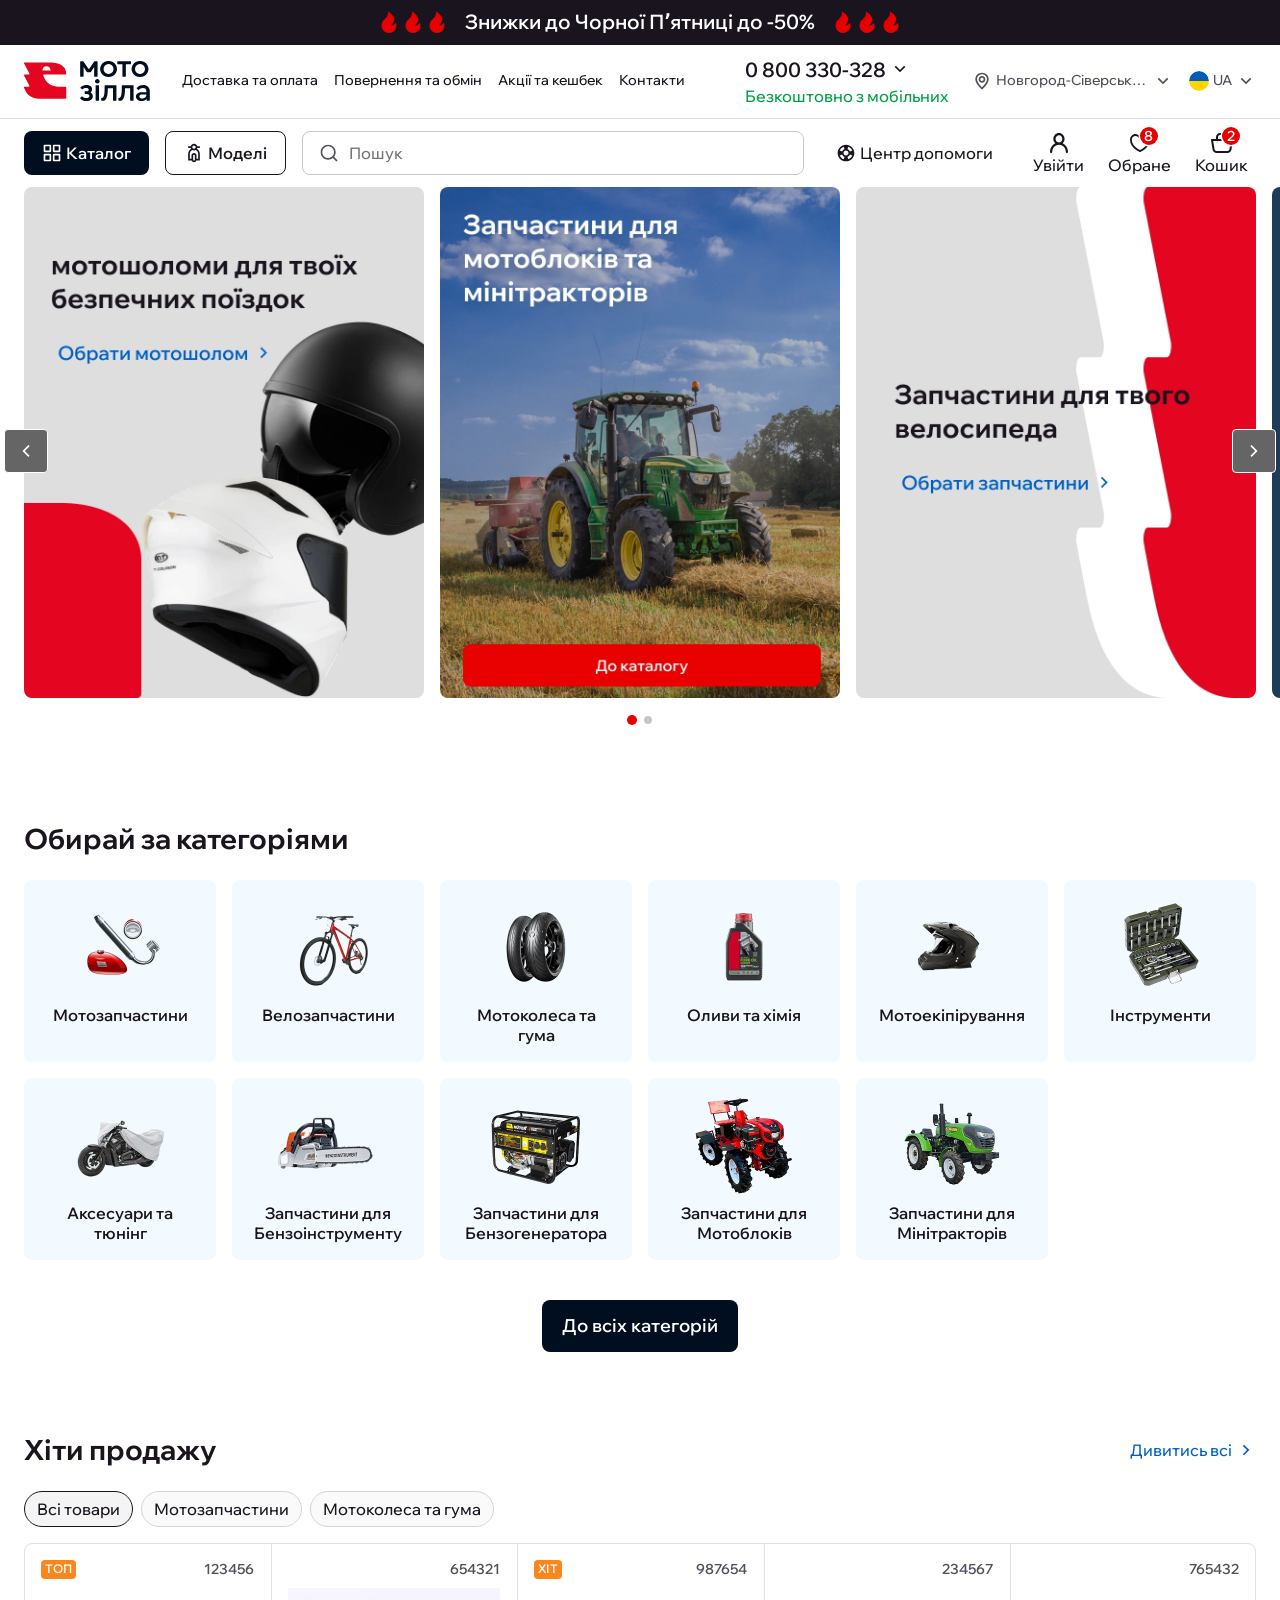
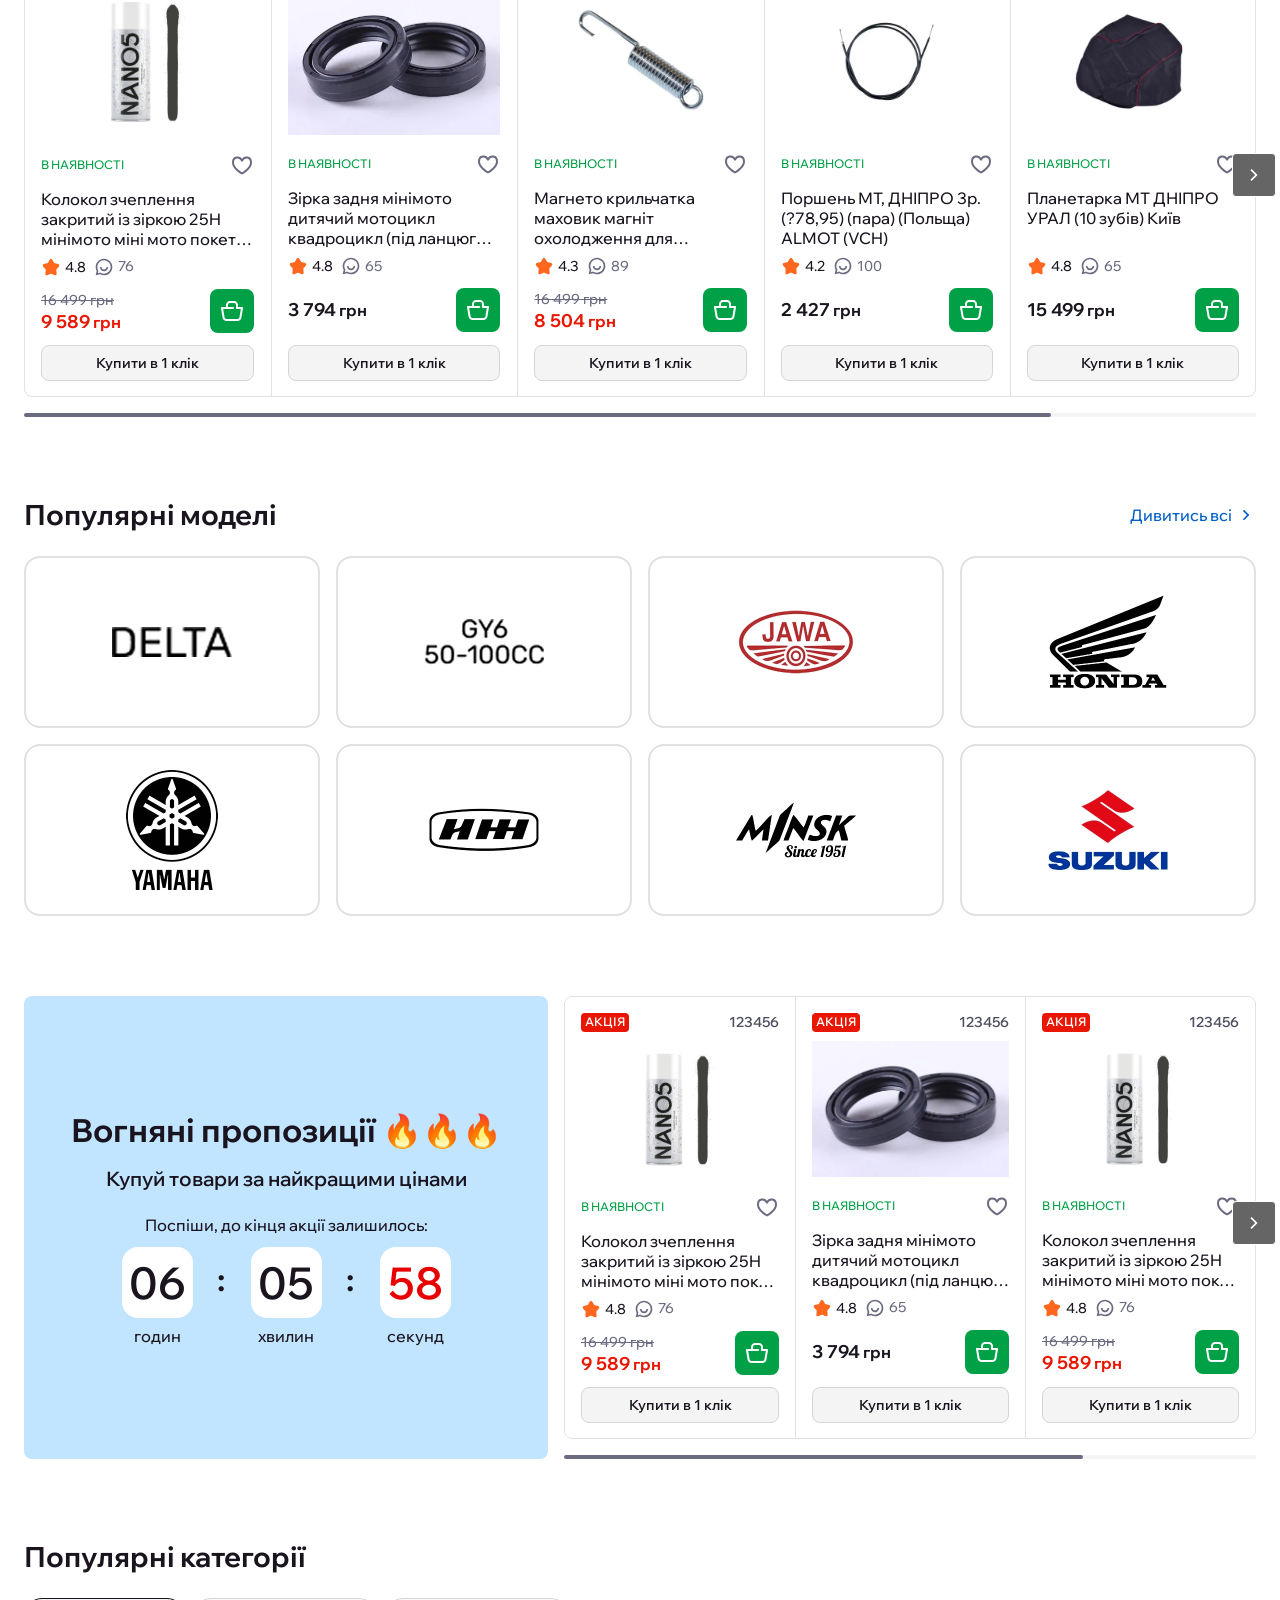
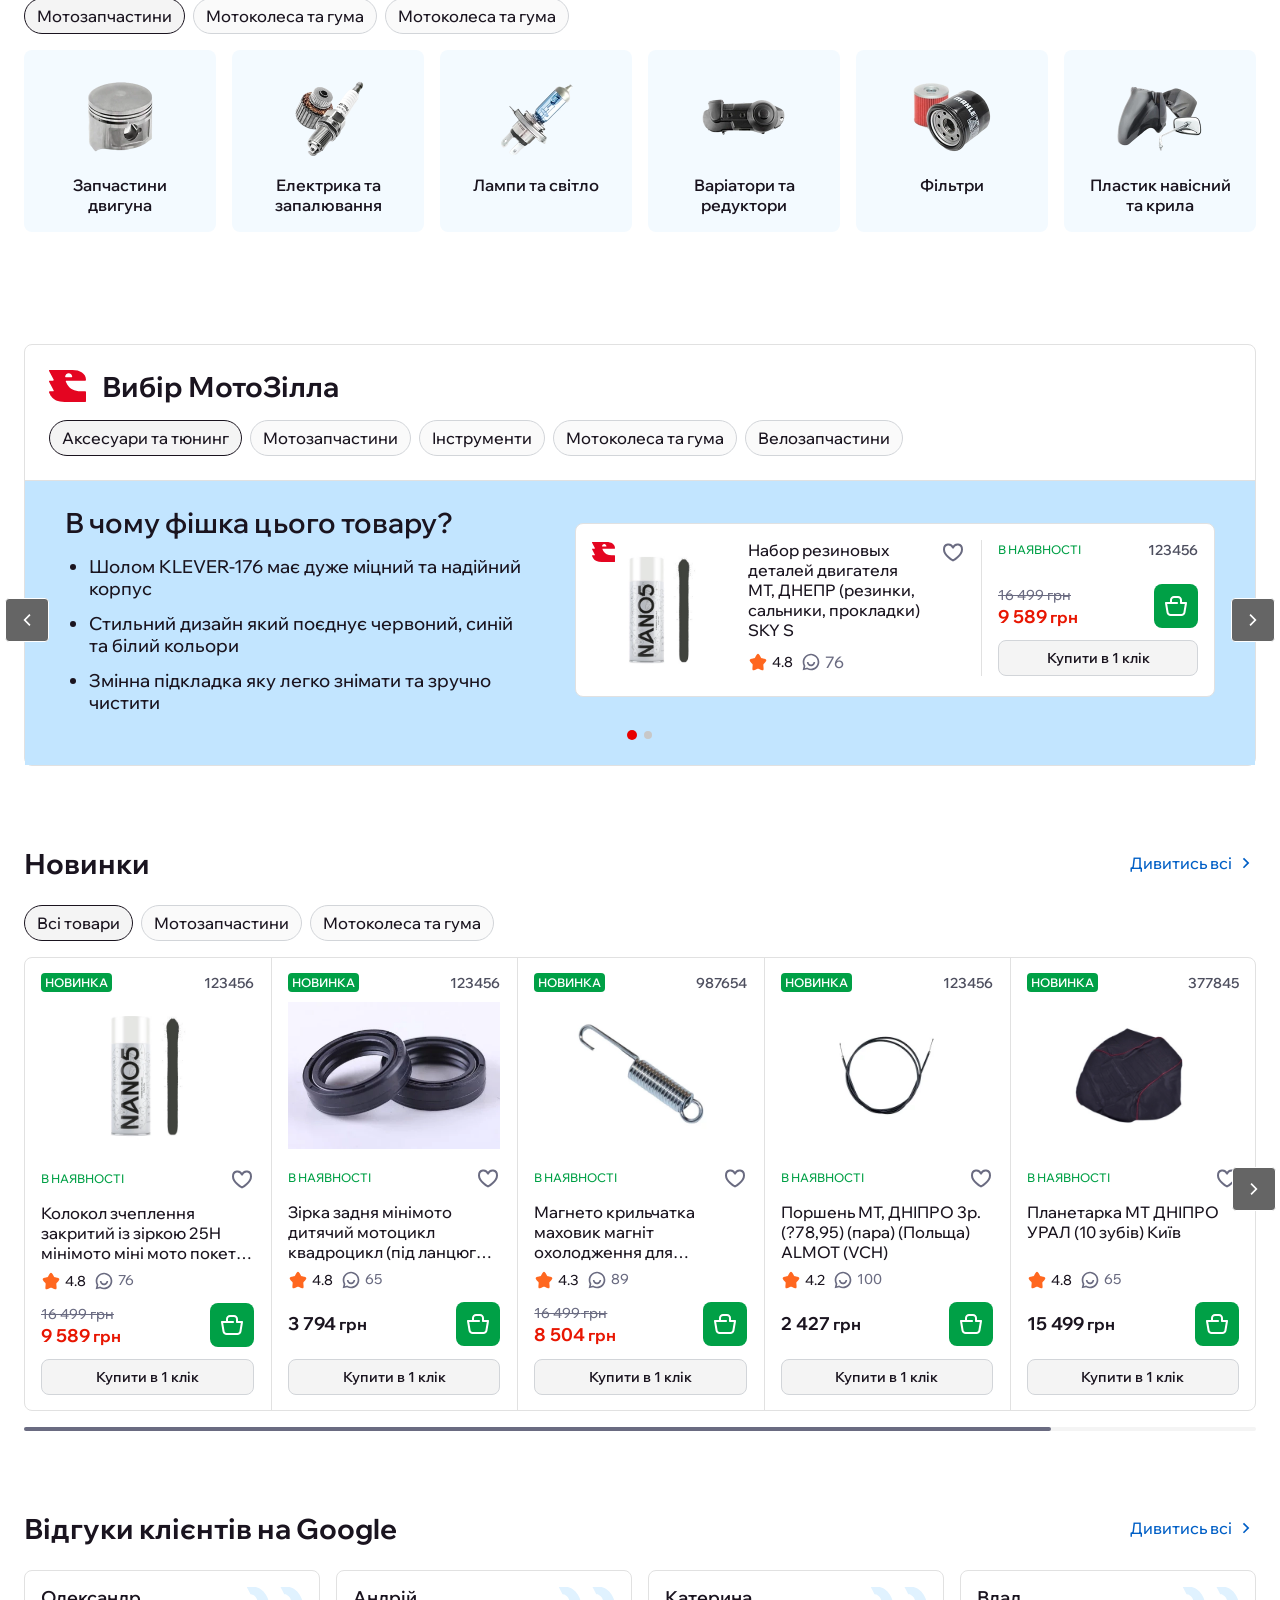
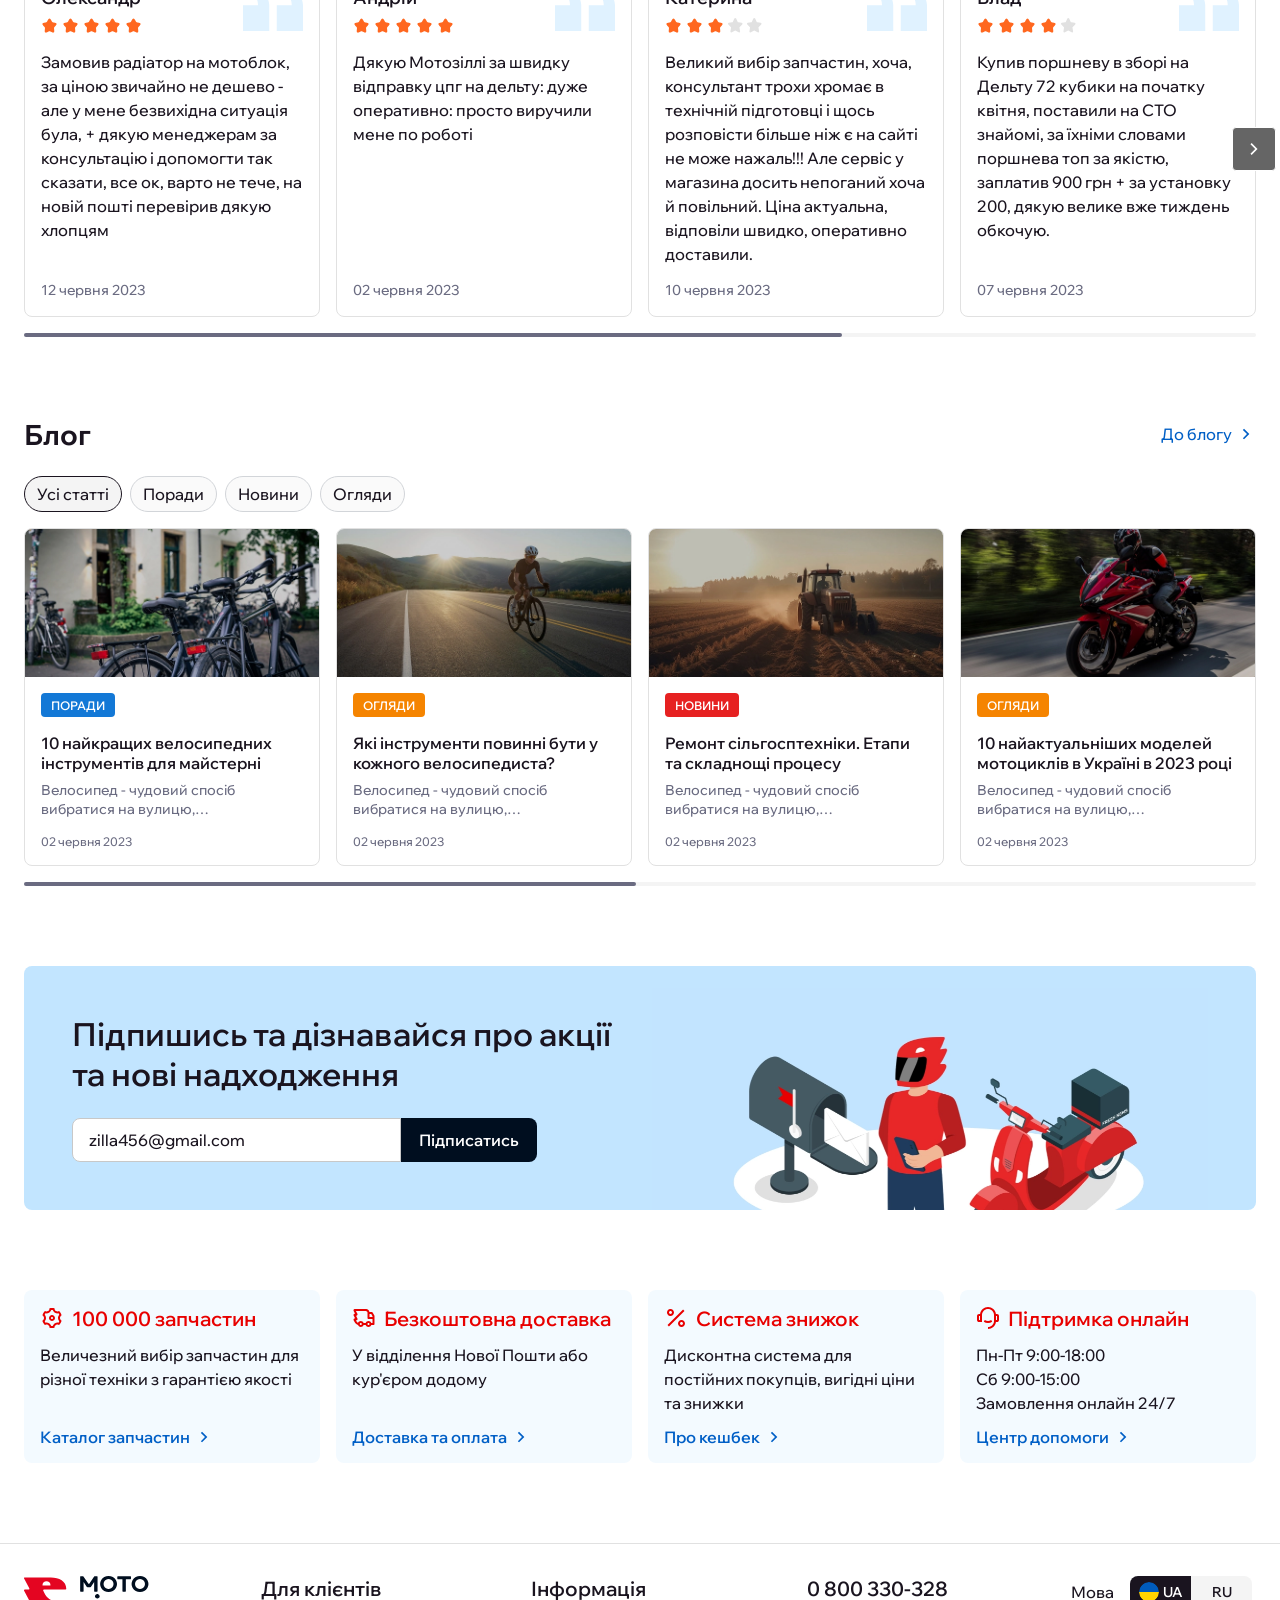
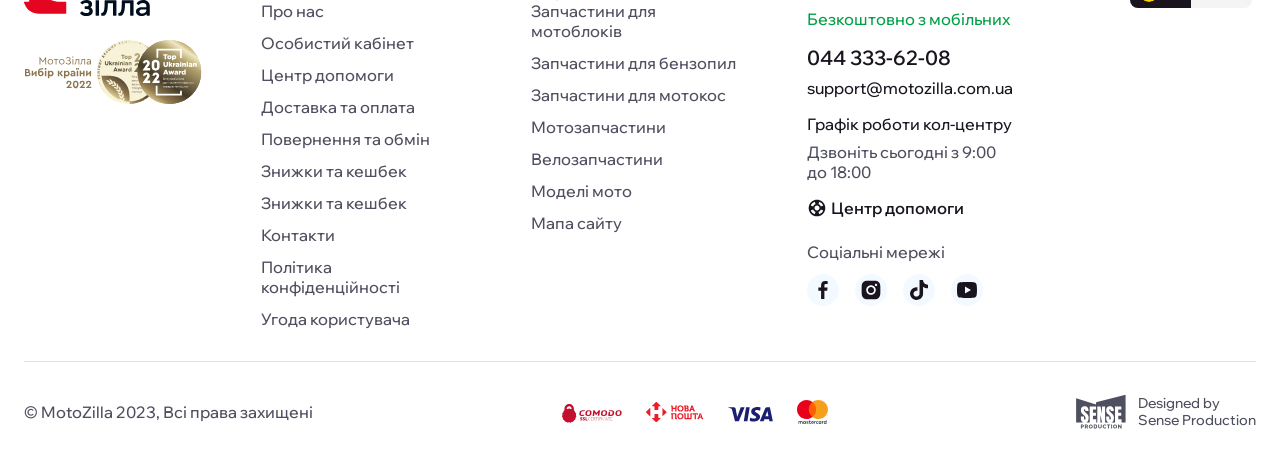
==== commit 622f04cb: "add page catalor and index" ====
--- a/index.html
+++ b/index.html
@@ -1,1880 +1,5906 @@
 <!doctype html>
 <html lang="en">
-
-<head>
-	<meta charset="UTF-8">
-	<meta name="viewport" content="width=device-width, initial-scale=1.0">
-	<link rel="preload" href="./assets/fonts/WixMadeforDisplay-SemiBold.woff2" as="font" type="font/woff2">
-	<link rel="preload" href="./assets/fonts/WixMadeforDisplay-Medium.woff2" as="font" type="font/woff2">
-	<link rel="preload" href="./assets/fonts/WixMadeforDisplay-Bold.woff2" as="font" type="font/woff2">
-	<link rel="shortcut icon" href="./assets/img/favicon.ico">
-	<title>Home Page</title>
-	<script defer src="./js/popper.min.js"></script>
-	<script defer src="./js/tippy-bundle.umd.min.js"></script>
-	<script defer src="./js/index.min.js?v=1751541015470"></script>
-	<link rel="stylesheet" href="./css/index.min.css?v=1751541015470">
-</head>
-
-<body>
-	<div class="wrapper">
-		<header data-fls-header="" class="header">
-			<div class="header__container">
-				<!-- <include src="@components/layout/menu/menu.html" locals='{"active":"Home"}'></include> -->
+	<head>
+		<meta charset="UTF-8">
+		<meta name="viewport" content="width=device-width, initial-scale=1.0">
+		<link rel="preload" href="./assets/fonts/WixMadeforDisplay-SemiBold.woff2" as="font" type="font/woff2">
+		<link rel="preload" href="./assets/fonts/WixMadeforDisplay-Medium.woff2" as="font" type="font/woff2">
+		<link rel="preload" href="./assets/fonts/WixMadeforDisplay-Bold.woff2" as="font" type="font/woff2">
+		<link rel="shortcut icon" href="./assets/img/favicon.ico">
+		<title>Home Page</title>
+		<script defer src="./js/app.min.js?v=1778833277030"></script>
+		<link rel="stylesheet" href="./css/app.min.css?v=1778833277030">
+	</head>
+	<body>
+		<div class="wrapper">
+			<div class="top-info" style="background-color: #1a141f; color: #fff;">
+				<a href="#" class="top-info__link">
+					<span class="top-info__icons">
+						<svg width="24" height="24" viewbox="0 0 24 24" fill="none" xmlns="http://www.w3.org/2000/svg">
+							<path d="M12.0003 23C10.4975 22.9999 9.02934 22.5483 7.78624 21.7037C6.54315 20.8592 5.58244 19.6606 5.02868 18.2635C4.47493 16.8664 4.35367 15.3352 4.68062 13.8683C5.00757 12.4015 5.76766 11.0667 6.86234 10.037C8.20434 8.774 11.5003 6.5 11.0003 1.5C17.0003 5.5 20.0003 9.5 14.0003 15.5C15.0003 15.5 16.5003 15.5 19.0003 13.03C19.2703 13.803 19.5003 14.634 19.5003 15.5C19.5003 17.4891 18.7102 19.3968 17.3036 20.8033C15.8971 22.2098 13.9895 23 12.0003 23Z" fill="#E80000"></path>
+						</svg>
+						<svg width="24" height="24" viewbox="0 0 24 24" fill="none" xmlns="http://www.w3.org/2000/svg">
+							<path d="M12.0003 23C10.4975 22.9999 9.02934 22.5483 7.78624 21.7037C6.54315 20.8592 5.58244 19.6606 5.02868 18.2635C4.47493 16.8664 4.35367 15.3352 4.68062 13.8683C5.00757 12.4015 5.76766 11.0667 6.86234 10.037C8.20434 8.774 11.5003 6.5 11.0003 1.5C17.0003 5.5 20.0003 9.5 14.0003 15.5C15.0003 15.5 16.5003 15.5 19.0003 13.03C19.2703 13.803 19.5003 14.634 19.5003 15.5C19.5003 17.4891 18.7102 19.3968 17.3036 20.8033C15.8971 22.2098 13.9895 23 12.0003 23Z" fill="#E80000"></path>
+						</svg>
+						<svg width="24" height="24" viewbox="0 0 24 24" fill="none" xmlns="http://www.w3.org/2000/svg">
+							<path d="M12.0003 23C10.4975 22.9999 9.02934 22.5483 7.78624 21.7037C6.54315 20.8592 5.58244 19.6606 5.02868 18.2635C4.47493 16.8664 4.35367 15.3352 4.68062 13.8683C5.00757 12.4015 5.76766 11.0667 6.86234 10.037C8.20434 8.774 11.5003 6.5 11.0003 1.5C17.0003 5.5 20.0003 9.5 14.0003 15.5C15.0003 15.5 16.5003 15.5 19.0003 13.03C19.2703 13.803 19.5003 14.634 19.5003 15.5C19.5003 17.4891 18.7102 19.3968 17.3036 20.8033C15.8971 22.2098 13.9895 23 12.0003 23Z" fill="#E80000"></path>
+						</svg>
+					</span>
+					<span>Знижки до Чорної Пʼятниці до -50%</span>
+					<span class="top-info__icons top-info__icons--last">
+						<svg width="24" height="24" viewbox="0 0 24 24" fill="none" xmlns="http://www.w3.org/2000/svg">
+							<path d="M12.0003 23C10.4975 22.9999 9.02934 22.5483 7.78624 21.7037C6.54315 20.8592 5.58244 19.6606 5.02868 18.2635C4.47493 16.8664 4.35367 15.3352 4.68062 13.8683C5.00757 12.4015 5.76766 11.0667 6.86234 10.037C8.20434 8.774 11.5003 6.5 11.0003 1.5C17.0003 5.5 20.0003 9.5 14.0003 15.5C15.0003 15.5 16.5003 15.5 19.0003 13.03C19.2703 13.803 19.5003 14.634 19.5003 15.5C19.5003 17.4891 18.7102 19.3968 17.3036 20.8033C15.8971 22.2098 13.9895 23 12.0003 23Z" fill="#E80000"></path>
+						</svg>
+						<svg width="24" height="24" viewbox="0 0 24 24" fill="none" xmlns="http://www.w3.org/2000/svg">
+							<path d="M12.0003 23C10.4975 22.9999 9.02934 22.5483 7.78624 21.7037C6.54315 20.8592 5.58244 19.6606 5.02868 18.2635C4.47493 16.8664 4.35367 15.3352 4.68062 13.8683C5.00757 12.4015 5.76766 11.0667 6.86234 10.037C8.20434 8.774 11.5003 6.5 11.0003 1.5C17.0003 5.5 20.0003 9.5 14.0003 15.5C15.0003 15.5 16.5003 15.5 19.0003 13.03C19.2703 13.803 19.5003 14.634 19.5003 15.5C19.5003 17.4891 18.7102 19.3968 17.3036 20.8033C15.8971 22.2098 13.9895 23 12.0003 23Z" fill="#E80000"></path>
+						</svg>
+						<svg width="24" height="24" viewbox="0 0 24 24" fill="none" xmlns="http://www.w3.org/2000/svg">
+							<path d="M12.0003 23C10.4975 22.9999 9.02934 22.5483 7.78624 21.7037C6.54315 20.8592 5.58244 19.6606 5.02868 18.2635C4.47493 16.8664 4.35367 15.3352 4.68062 13.8683C5.00757 12.4015 5.76766 11.0667 6.86234 10.037C8.20434 8.774 11.5003 6.5 11.0003 1.5C17.0003 5.5 20.0003 9.5 14.0003 15.5C15.0003 15.5 16.5003 15.5 19.0003 13.03C19.2703 13.803 19.5003 14.634 19.5003 15.5C19.5003 17.4891 18.7102 19.3968 17.3036 20.8033C15.8971 22.2098 13.9895 23 12.0003 23Z" fill="#E80000"></path>
+						</svg>
+					</span>
+				</a>
 			</div>
-		</header>
-		<main class="page">
-			<div class="product-block">
-				<div class="product-block__container">
-					<div class="product-block__body">
-						<div class="product-block__images">
-							<div data-fls-slider="" class="product-block__slider swiper">
-								<div class="product-block__badge">-10%</div>
-								<div data-fls-gallery="" class="product-block__wrapper swiper-wrapper">
-									<a href="./assets/img/1009633.568x0.webp" class="product-block__slide swiper-slide">
-										<picture>
-											<source srcset="./assets/img/1009633.568x2.webp 2x">
-											<img loading="lazy" alt="Image" src="./assets/img/1009633.568x0.webp">
-										</picture>
+			<header class="header" data-sticky-parent="">
+				<div class="header__top">
+					<div class="header__container">
+						<button type="button" class="header__burger" data-menu="menu" data-menu-click="">
+							<svg width="24" height="24" viewbox="0 0 24 24" fill="none" xmlns="http://www.w3.org/2000/svg">
+								<path d="M3 4H21V6H3V4ZM3 11H21V13H3V11ZM3 18H21V20H3V18Z" fill="currentColor"></path>
+							</svg>
+						</button>
+						<a href="#" class="header__logo">
+							<picture>
+								<source srcset="./assets/img/Logo-MZ.svg" media="(max-width: 991.98px)">
+								<img src="./assets/img/logo.svg" alt="logo">
+							</picture>
+						</a>
+						<div class="header__menu menu">
+							<nav class="menu__body">
+								<ul class="menu__list">
+									<li class="menu__item">
+										<a href="#" class="menu__link">Доставка та оплата</a>
+									</li>
+									<li class="menu__item">
+										<a href="#" class="menu__link">Повернення та обмін</a>
+									</li>
+									<li class="menu__item">
+										<a href="#" class="menu__link">Акції та кешбек</a>
+									</li>
+									<li class="menu__item">
+										<a href="#" class="menu__link">Контакти</a>
+									</li>
+								</ul>
+							</nav>
+							<div class="menu__phone phone-block" data-drop-block="">
+								<div class="phone-block__top">
+									<div class="phone-block__head">
+										<a href="tel:0800330328" class="phone-block__phone">
+											<span>0 800 330-328</span>
+										</a>
+										<button type="button" class="phone-block__arrow" data-drop-toggle="">
+											<svg width="20" height="20" viewbox="0 0 20 20" fill="none" xmlns="http://www.w3.org/2000/svg">
+												<path d="M15.3027 8.03027L9.99902 13.333L4.69531 8.03027L5.87402 6.85156L9.99902 10.9766L14.124 6.85156L15.3027 8.03027Z" fill="currentColor"></path>
+											</svg>
+										</button>
+									</div>
+									<div class="phone-block__info">Безкоштовно з мобільних</div>
+								</div>
+								<div class="phone-block__drop">
+									<div class="phone-block__time">
+										<span>Дзвоніть сьогодні</span>
+										<span>з 9:00 до 18:00</span>
+									</div>
+									<div class="phone-block__contacts">
+										<a href="tel:0443336208" class="phone-block__tel">044 333-62-08</a>
+										<a href="mailto:support@motozilla.com.ua" class="phone-block__link">support@motozilla.com.ua</a>
+									</div>
+								</div>
+							</div>
+							<div class="menu__actions">
+								<button data-fls-popup-link="popup-city" type="button" class="menu__city">
+									<span class="menu__city-icon">
+										<svg width="20" height="20" viewbox="0 0 20 20" fill="none" xmlns="http://www.w3.org/2000/svg">
+											<path d="M10.0007 1.66663C8.23254 1.66663 6.53685 2.36901 5.28661 3.61925C4.03636 4.86949 3.33398 6.56518 3.33398 8.33329C3.33398 12.8333 9.20898 17.9166 9.45898 18.1333C9.60993 18.2624 9.80202 18.3333 10.0007 18.3333C10.1993 18.3333 10.3914 18.2624 10.5423 18.1333C10.834 17.9166 16.6673 12.8333 16.6673 8.33329C16.6673 6.56518 15.9649 4.86949 14.7147 3.61925C13.4645 2.36901 11.7688 1.66663 10.0007 1.66663ZM10.0007 16.375C8.22565 14.7083 5.00065 11.1166 5.00065 8.33329C5.00065 7.00721 5.52744 5.73544 6.46512 4.79776C7.4028 3.86008 8.67457 3.33329 10.0007 3.33329C11.3267 3.33329 12.5985 3.86008 13.5362 4.79776C14.4739 5.73544 15.0007 7.00721 15.0007 8.33329C15.0007 11.1166 11.7757 14.7166 10.0007 16.375ZM10.0007 4.99996C9.34138 4.99996 8.69691 5.19546 8.14875 5.56173C7.60059 5.928 7.17334 6.44859 6.92105 7.05768C6.66876 7.66677 6.60275 8.33699 6.73137 8.98359C6.85998 9.6302 7.17745 10.2241 7.64363 10.6903C8.1098 11.1565 8.70375 11.474 9.35035 11.6026C9.99695 11.7312 10.6672 11.6652 11.2763 11.4129C11.8853 11.1606 12.4059 10.7334 12.7722 10.1852C13.1385 9.63703 13.334 8.99256 13.334 8.33329C13.334 7.44924 12.9828 6.60139 12.3577 5.97627C11.7326 5.35115 10.8847 4.99996 10.0007 4.99996ZM10.0007 9.99996C9.67102 9.99996 9.34878 9.90221 9.0747 9.71908C8.80062 9.53594 8.587 9.27564 8.46085 8.9711C8.33471 8.66655 8.3017 8.33144 8.36601 8.00814C8.43032 7.68484 8.58905 7.38787 8.82214 7.15478C9.05523 6.92169 9.3522 6.76296 9.6755 6.69865C9.9988 6.63434 10.3339 6.66735 10.6385 6.79349C10.943 6.91964 11.2033 7.13326 11.3864 7.40734C11.5696 7.68142 11.6673 8.00366 11.6673 8.33329C11.6673 8.77532 11.4917 9.19924 11.1792 9.5118C10.8666 9.82436 10.4427 9.99996 10.0007 9.99996Z" fill="currentColor"></path>
+										</svg>
+									</span>
+									<span class="menu__city-name">Новгород-Сіверський</span>
+									<span class="menu__city-arrow">
+										<svg width="20" height="20" viewbox="0 0 20 20" fill="none" xmlns="http://www.w3.org/2000/svg">
+											<path d="M15.3027 8.03027L9.99902 13.333L4.69531 8.03027L5.87402 6.85156L9.99902 10.9766L14.124 6.85156L15.3027 8.03027Z" fill="currentColor"></path>
+										</svg>
+									</span>
+								</button>
+								<div class="menu__lang lang-drop" data-drop-block="">
+									<button type="button" class="lang-drop__current" data-drop-toggle="">
+										<span class="lang-drop__current-icon">
+											<img src="./assets/img/icons/ua.svg" alt="Image" loading="lazy">
+										</span>
+										<span class="lang-drop__current-text">UA</span>
+										<span class="lang-drop__current-arrow">
+											<svg width="20" height="20" viewbox="0 0 20 20" fill="none" xmlns="http://www.w3.org/2000/svg">
+												<path d="M15.3027 8.03027L9.99902 13.333L4.69531 8.03027L5.87402 6.85156L9.99902 10.9766L14.124 6.85156L15.3027 8.03027Z" fill="currentColor"></path>
+											</svg>
+										</span>
+									</button>
+									<div class="lang-drop__list">
+										<span class="lang-drop__link">UA</span>
+										<a href="#" class="lang-drop__link">RU</a>
+									</div>
+								</div>
+							</div>
+						</div>
+						<button data-fls-popup-link="popup-help" type="button" class="header__communication">
+							<svg width="24" height="24" viewbox="0 0 24 24" fill="none" xmlns="http://www.w3.org/2000/svg">
+								<path d="M9.366 10.682C10.3043 12.3305 11.6695 13.6957 13.318 14.634L14.202 13.396C14.3442 13.1969 14.5544 13.0569 14.7928 13.0023C15.0313 12.9478 15.2814 12.9825 15.496 13.1C16.9103 13.8729 18.4722 14.3378 20.079 14.464C20.3298 14.4839 20.5638 14.5975 20.7345 14.7823C20.9052 14.9671 21 15.2094 21 15.461V19.923C21.0001 20.1706 20.9083 20.4094 20.7424 20.5932C20.5765 20.777 20.3483 20.8927 20.102 20.918C19.572 20.973 19.038 21 18.5 21C9.94 21 3 14.06 3 5.5C3 4.962 3.027 4.428 3.082 3.898C3.10725 3.6517 3.22298 3.42352 3.40679 3.25763C3.5906 3.09175 3.82941 2.99995 4.077 3H8.539C8.79056 2.99997 9.0329 3.09475 9.21768 3.26545C9.40247 3.43615 9.51613 3.67022 9.536 3.921C9.66222 5.52779 10.1271 7.08968 10.9 8.504C11.0175 8.71856 11.0522 8.96874 10.9977 9.2072C10.9431 9.44565 10.8031 9.65584 10.604 9.798L9.366 10.682V10.682ZM6.844 10.025L8.744 8.668C8.20478 7.50409 7.83535 6.26884 7.647 5H5.01C5.004 5.166 5.001 5.333 5.001 5.5C5 12.956 11.044 19 18.5 19C18.667 19 18.834 18.997 19 18.99V16.353C17.7312 16.1646 16.4959 15.7952 15.332 15.256L13.975 17.156C13.4287 16.9437 12.898 16.6931 12.387 16.406L12.329 16.373C10.3676 15.2567 8.74328 13.6324 7.627 11.671L7.594 11.613C7.30691 11.102 7.05628 10.5713 6.844 10.025V10.025Z" fill="currentColor"></path>
+							</svg>
+						</button>
+					</div>
+				</div>
+				<div class="header__body" data-sticky-block="" data-sticky-class="header-sticky" data-header-offset="">
+					<div class="header__container">
+						<div class="header__btns">
+							<button type="button" class="header__catalog" data-menu="catalog" data-menu-click="">
+								<svg width="20" height="20" viewbox="0 0 20 20" fill="none" xmlns="http://www.w3.org/2000/svg">
+									<path fill-rule="evenodd" clip-rule="evenodd" d="M2.49935 1.66663C2.03911 1.66663 1.66602 2.03972 1.66602 2.49996V8.33329C1.66602 8.79353 2.03911 9.16663 2.49935 9.16663H8.33268C8.79292 9.16663 9.16602 8.79353 9.16602 8.33329V2.49996C9.16602 2.03972 8.79292 1.66663 8.33268 1.66663H2.49935ZM3.33268 7.49996V3.33329H7.49935V7.49996H3.33268ZM11.666 1.66663C11.2058 1.66663 10.8327 2.03972 10.8327 2.49996V8.33329C10.8327 8.79353 11.2058 9.16663 11.666 9.16663H17.4993C17.9596 9.16663 18.3327 8.79353 18.3327 8.33329V2.49996C18.3327 2.03972 17.9596 1.66663 17.4993 1.66663H11.666ZM12.4993 7.49996V3.33329H16.666V7.49996H12.4993ZM10.8327 11.6666C10.8327 11.2064 11.2058 10.8333 11.666 10.8333H17.4993C17.9596 10.8333 18.3327 11.2064 18.3327 11.6666V17.5C18.3327 17.9602 17.9596 18.3333 17.4993 18.3333H11.666C11.2058 18.3333 10.8327 17.9602 10.8327 17.5V11.6666ZM12.4993 12.5V16.6666H16.666V12.5H12.4993ZM2.49935 10.8333C2.03911 10.8333 1.66602 11.2064 1.66602 11.6666V17.5C1.66602 17.9602 2.03911 18.3333 2.49935 18.3333H8.33268C8.79292 18.3333 9.16602 17.9602 9.16602 17.5V11.6666C9.16602 11.2064 8.79292 10.8333 8.33268 10.8333H2.49935ZM3.33268 16.6666V12.5H7.49935V16.6666H3.33268Z" fill="currentColor"></path>
+								</svg>
+								<span>Каталог</span>
+							</button>
+							<button type="button" class="header__models" data-menu="models" data-menu-click="">
+								<svg width="20" height="20" viewbox="0 0 20 20" fill="none" xmlns="http://www.w3.org/2000/svg">
+									<path d="M12.916 5.78087C13.8031 6.29272 14.5397 7.02917 15.0517 7.91612C15.5637 8.80307 15.8331 9.80924 15.8327 10.8334V17.5H12.3577C12.1855 17.988 11.8662 18.4105 11.4438 18.7094C11.0215 19.0082 10.5168 19.1687 9.99935 19.1687C9.48192 19.1687 8.97723 19.0082 8.55485 18.7094C8.13247 18.4105 7.81318 17.988 7.64102 17.5H4.16602V10.8334C4.16564 9.80924 4.43501 8.80307 4.94703 7.91612C5.45904 7.02917 6.19563 6.29272 7.08268 5.78087C6.94575 5.53493 6.84074 5.27254 6.77018 5.00004H4.16602V3.33337H6.77102C6.95638 2.61817 7.37399 1.98477 7.9583 1.5326C8.5426 1.08043 9.26052 0.835083 9.99935 0.835083C10.7382 0.835083 11.4561 1.08043 12.0404 1.5326C12.6247 1.98477 13.0423 2.61817 13.2277 3.33337H15.8327V5.00004H13.2277C13.1568 5.27504 13.051 5.53754 12.9169 5.78087H12.916ZM11.7052 7.03087C11.206 7.3292 10.6227 7.50004 9.99935 7.50004C9.39875 7.50094 8.80918 7.33879 8.29352 7.03087C7.56039 7.35996 6.93804 7.89399 6.50144 8.56863C6.06483 9.24328 5.83259 10.0298 5.83268 10.8334V15.8334H7.49935V12.5C7.49935 11.837 7.76274 11.2011 8.23158 10.7323C8.70042 10.2634 9.33631 10 9.99935 10C10.6624 10 11.2983 10.2634 11.7671 10.7323C12.236 11.2011 12.4993 11.837 12.4993 12.5V15.8334H14.166V10.8334C14.1661 10.0298 13.9339 9.24328 13.4973 8.56863C13.0607 7.89399 12.4383 7.35996 11.7052 7.03087ZM9.99935 11.6667C9.77834 11.6667 9.56637 11.7545 9.41009 11.9108C9.25381 12.0671 9.16602 12.279 9.16602 12.5V16.6667C9.16602 16.8877 9.25381 17.0997 9.41009 17.256C9.56637 17.4122 9.77834 17.5 9.99935 17.5C10.2204 17.5 10.4323 17.4122 10.5886 17.256C10.7449 17.0997 10.8327 16.8877 10.8327 16.6667V12.5C10.8327 12.279 10.7449 12.0671 10.5886 11.9108C10.4323 11.7545 10.2204 11.6667 9.99935 11.6667ZM9.99935 5.83337C10.4414 5.83337 10.8653 5.65778 11.1779 5.34521C11.4904 5.03265 11.666 4.60873 11.666 4.1667C11.666 3.72468 11.4904 3.30075 11.1779 2.98819C10.8653 2.67563 10.4414 2.50004 9.99935 2.50004C9.55732 2.50004 9.1334 2.67563 8.82084 2.98819C8.50828 3.30075 8.33268 3.72468 8.33268 4.1667C8.33268 4.60873 8.50828 5.03265 8.82084 5.34521C9.1334 5.65778 9.55732 5.83337 9.99935 5.83337Z" fill="currentColor"></path>
+								</svg>
+								<span>Моделі</span>
+							</button>
+						</div>
+						<div class="header__search">
+							<input autocomplete="off" type="text" name="search" placeholder="Пошук" class="header__search-input">
+						</div>
+						<a href="#" class="header__help">
+							<svg width="20" height="20" viewbox="0 0 20 20" fill="none" xmlns="http://www.w3.org/2000/svg">
+								<path d="M9.99935 1.66663C5.39935 1.66663 1.66602 5.39996 1.66602 9.99996C1.66602 14.6 5.39935 18.3333 9.99935 18.3333C14.5993 18.3333 18.3327 14.6 18.3327 9.99996C18.3327 5.39996 14.5993 1.66663 9.99935 1.66663ZM16.216 7.59996L13.8993 8.55829C13.6906 7.99673 13.3628 7.48699 12.9385 7.06408C12.5141 6.64117 12.0033 6.31511 11.441 6.10829L12.3993 3.79163C14.1493 4.45829 15.541 5.84996 16.216 7.59996ZM9.99935 12.5C8.61602 12.5 7.49935 11.3833 7.49935 9.99996C7.49935 8.61663 8.61602 7.49996 9.99935 7.49996C11.3827 7.49996 12.4993 8.61663 12.4993 9.99996C12.4993 11.3833 11.3827 12.5 9.99935 12.5ZM7.60768 3.78329L8.58268 6.09996C8.01378 6.30728 7.4969 6.63611 7.06802 7.06355C6.63915 7.49098 6.30858 8.00675 6.09935 8.57496L3.78268 7.60829C4.11684 6.73842 4.62999 5.94844 5.28891 5.28952C5.94783 4.6306 6.73781 4.11745 7.60768 3.78329ZM3.78268 12.3916L6.09935 11.4333C6.30713 12 6.63632 12.5144 7.06386 12.9405C7.49139 13.3666 8.00693 13.6941 8.57435 13.9L7.59935 16.2166C6.73133 15.8809 5.94325 15.3672 5.28589 14.7084C4.62853 14.0496 4.11647 13.2604 3.78268 12.3916ZM12.3993 16.2166L11.441 13.9C12.0059 13.6907 12.5184 13.3608 12.943 12.9334C13.3675 12.506 13.6939 11.9913 13.8993 11.425L16.216 12.4C15.8808 13.2669 15.3681 14.0542 14.7108 14.7114C14.0536 15.3687 13.2663 15.8814 12.3993 16.2166Z" fill="currentColor"></path>
+							</svg>
+							<span>Центр допомоги</span>
+						</a>
+						<div class="header__actions">
+							<button data-fls-popup-link="popup-login" type="button" class="header__action">
+								<span class="header__action-icon">
+									<svg width="24" height="24" viewbox="0 0 24 24" fill="none" xmlns="http://www.w3.org/2000/svg">
+										<path d="M15.6563 12.2588C16.2565 11.7155 16.738 11.0434 17.068 10.2883C17.398 9.53313 17.5688 8.7126 17.5688 7.88235C17.5688 6.32226 16.9761 4.82606 15.9212 3.7229C14.8663 2.61975 13.4356 2 11.9438 2C10.4519 2 9.02117 2.61975 7.96627 3.7229C6.91138 4.82606 6.31875 6.32226 6.31875 7.88235C6.3257 8.71716 6.50524 9.54051 6.84506 10.2959C7.18489 11.0514 7.67695 11.721 8.2875 12.2588C6.71266 13.0046 5.37652 14.2089 4.43885 15.7277C3.50118 17.2465 3.00166 19.0157 3 20.8235C3 21.1355 3.11853 21.4348 3.3295 21.6554C3.54048 21.8761 3.82663 22 4.125 22C4.42337 22 4.70952 21.8761 4.9205 21.6554C5.13147 21.4348 5.25 21.1355 5.25 20.8235C5.25 18.9514 5.96116 17.156 7.22703 15.8322C8.4929 14.5084 10.2098 13.7647 12 13.7647C13.7902 13.7647 15.5071 14.5084 16.773 15.8322C18.0388 17.156 18.75 18.9514 18.75 20.8235C18.75 21.1355 18.8685 21.4348 19.0795 21.6554C19.2905 21.8761 19.5766 22 19.875 22C20.1734 22 20.4595 21.8761 20.6705 21.6554C20.8815 21.4348 21 21.1355 21 20.8235C20.9935 19.0092 20.4856 17.2355 19.5375 15.716C18.5895 14.1965 17.2416 12.9959 15.6563 12.2588ZM11.9438 11.4118C11.2762 11.4118 10.6237 11.2048 10.0687 10.817C9.51368 10.4291 9.0811 9.87792 8.82566 9.233C8.57021 8.58809 8.50337 7.87844 8.6336 7.1938C8.76382 6.50916 9.08526 5.88028 9.55726 5.38668C10.0293 4.89309 10.6306 4.55694 11.2853 4.42076C11.94 4.28457 12.6186 4.35447 13.2353 4.6216C13.852 4.88873 14.3791 5.34111 14.75 5.92152C15.1208 6.50193 15.3188 7.1843 15.3188 7.88235C15.3188 8.81841 14.9632 9.71613 14.3302 10.378C13.6973 11.0399 12.8389 11.4118 11.9438 11.4118Z" fill="currentColor"></path>
+									</svg>
+								</span>
+								<span class="header__action-text">Увійти</span>
+							</button>
+							<button data-fls-popup-link="popup-fav-empty" type="button" class="header__action">
+								<span class="header__action-icon">
+									<svg width="24" height="24" viewbox="0 0 24 24" fill="none" xmlns="http://www.w3.org/2000/svg">
+										<path d="M16.5459 3C17.9924 3.00012 19.3795 3.59915 20.4023 4.66504C21.4252 5.73103 22 7.17705 22 8.68457C21.9999 12.8983 19.4723 15.9835 17.1133 17.9492C15.7765 19.055 14.3181 19.9908 12.7686 20.7363C12.2749 20.9722 12.1027 21 12 21C11.7128 20.9811 11.4912 20.8604 11.2295 20.7363C9.67922 19.9913 8.21974 19.0556 6.88281 17.9492C4.52472 15.9835 2.00014 12.8992 2 8.68457C2 7.17705 2.57477 5.73103 3.59766 4.66504C4.62048 3.59915 6.00763 3.00012 7.4541 3C8.34232 3.00241 9.21771 3.22458 10.0078 3.64746C10.7978 4.07031 11.4807 4.68179 12 5.43262C12.5193 4.68179 13.2022 4.07031 13.9922 3.64746C14.7823 3.22458 15.6577 3.00241 16.5459 3ZM16.5459 4.89453C14.7668 4.89453 13.2252 6.21771 12.8906 7.92676C12.8488 8.14073 12.7374 8.33349 12.5752 8.47168C12.4129 8.60984 12.2096 8.68555 12 8.68555C11.7904 8.68555 11.5871 8.60984 11.4248 8.47168C11.2626 8.33349 11.1512 8.14073 11.1094 7.92676C10.7748 6.21771 9.23319 4.89453 7.4541 4.89453C6.48984 4.89465 5.56466 5.29433 4.88281 6.00488C4.20107 6.71551 3.81836 7.6797 3.81836 8.68457C3.8185 12.0494 5.83506 14.649 8.01953 16.4717C9.24394 17.4836 10.5803 18.3389 12 19.0195C13.4189 18.3382 14.7553 17.4832 15.9795 16.4717C18.1639 14.6471 20.1815 12.0484 20.1816 8.68457C20.1816 7.6797 19.7989 6.71551 19.1172 6.00488C18.4353 5.29433 17.5102 4.89465 16.5459 4.89453Z" fill="currentColor"></path>
+									</svg>
+									<span class="header__action-count">8</span>
+								</span>
+								<span class="header__action-text">Обране</span>
+							</button>
+							<button data-fls-popup-link="popup-cart" type="button" class="header__action">
+								<span class="header__action-icon">
+									<svg width="24" height="24" viewbox="0 0 24 24" fill="none" xmlns="http://www.w3.org/2000/svg">
+										<path d="M5.99984 6C5.99984 4.93913 6.42126 3.92172 7.17141 3.17157C7.92156 2.42143 8.93897 2 9.99984 2H13.9998C15.0607 2 16.0781 2.42143 16.8283 3.17157C17.5784 3.92172 17.9998 4.93913 17.9998 6V8H21.9998C22.145 8.00007 22.2884 8.03174 22.4201 8.09281C22.5518 8.15388 22.6686 8.24288 22.7624 8.35365C22.8562 8.46441 22.9248 8.59427 22.9634 8.73421C23.002 8.87415 23.0096 9.02081 22.9858 9.164L21.4038 18.658C21.2481 19.5916 20.7664 20.4398 20.0442 21.0517C19.3221 21.6636 18.4064 21.9996 17.4598 22H6.53984C5.59313 21.9999 4.67716 21.664 3.95481 21.052C3.23246 20.4401 2.75057 19.5918 2.59484 18.658L1.01384 9.164C0.990031 9.02081 0.997685 8.87415 1.03627 8.73421C1.07485 8.59427 1.14344 8.46441 1.23726 8.35365C1.33108 8.24288 1.4479 8.15388 1.57959 8.09281C1.71127 8.03174 1.85468 8.00007 1.99984 8H5.99984V6ZM7.99984 8H12.9998C13.2651 8 13.5194 8.10536 13.7069 8.29289C13.8945 8.48043 13.9998 8.73478 13.9998 9C13.9998 9.26522 13.8945 9.51957 13.7069 9.70711C13.5194 9.89464 13.2651 10 12.9998 10H3.17984L4.56884 18.329C4.64666 18.7957 4.88739 19.2196 5.24825 19.5255C5.60911 19.8315 6.06674 19.9996 6.53984 20H17.4598C17.9331 19.9998 18.391 19.8318 18.752 19.5259C19.1131 19.2199 19.354 18.7958 19.4318 18.329L20.8198 10H16.9998C16.7346 10 16.4803 9.89464 16.2927 9.70711C16.1052 9.51957 15.9998 9.26522 15.9998 9V6C15.9998 5.46957 15.7891 4.96086 15.4141 4.58579C15.039 4.21071 14.5303 4 13.9998 4H9.99984C9.4694 4 8.9607 4.21071 8.58562 4.58579C8.21055 4.96086 7.99984 5.46957 7.99984 6V8Z" fill="currentColor"></path>
+									</svg>
+									<span class="header__action-count">2</span>
+								</span>
+								<span class="header__action-text">Кошик</span>
+							</button>
+						</div>
+					</div>
+					<div class="menu-catalog" data-submenu-root="" data-menu-target="catalog" data-top-position="">
+						<nav class="menu-catalog__container">
+							<div class="menu-catalog__inner">
+								<!-- Основні категорії -->
+								<div class="menu-catalog__block">
+									<div class="menu-catalog__head">
+										<button type="button" class="menu-catalog__back" data-menu="menu" data-menu-click="">
+											<svg width="24" height="24" viewbox="0 0 24 24" fill="none" xmlns="http://www.w3.org/2000/svg">
+												<path d="M10.828 12L15.778 16.95L14.364 18.364L8 12L14.364 5.63599L15.778 7.04999L10.828 12Z" fill="currentColor"></path>
+											</svg>
+										</button>
+										<div class="menu-catalog__title">Каталог товарів</div>
+										<button type="button" class="menu-catalog__close" data-menu-close="">
+											<svg width="24" height="24" viewbox="0 0 24 24" fill="none" xmlns="http://www.w3.org/2000/svg">
+												<path d="M12.0007 10.586L16.9507 5.63599L18.3647 7.04999L13.4147 12L18.3647 16.95L16.9507 18.364L12.0007 13.414L7.05072 18.364L5.63672 16.95L10.5867 12L5.63672 7.04999L7.05072 5.63599L12.0007 10.586Z" fill="currentColor"></path>
+											</svg>
+										</button>
+									</div>
+									<ul class="menu-catalog__list">
+										<li class="menu-catalog__item">
+											<a href="#" class="menu-catalog__link" data-submenu-id="cat1">
+												<span class="menu-catalog__link-icon">
+													<img alt="Image" loading="lazy" src="./assets/img/menu-icons/image-1.webp">
+												</span>
+												<span>Мотозапчастини</span>
+											</a>
+										</li>
+										<li class="menu-catalog__item">
+											<a href="#" class="menu-catalog__link" data-submenu-id="cat2">
+												<span class="menu-catalog__link-icon">
+													<img alt="Image" loading="lazy" src="./assets/img/menu-icons/image-2.webp">
+												</span>
+												<span>Велозапчастини</span>
+											</a>
+										</li>
+										<li class="menu-catalog__item">
+											<a href="#" class="menu-catalog__link" data-submenu-id="cat3">
+												<span class="menu-catalog__link-icon">
+													<img alt="Image" loading="lazy" src="./assets/img/menu-icons/image-3.webp">
+												</span>
+												<span>Аксесуари та тюнінг</span>
+											</a>
+										</li>
+										<li class="menu-catalog__item">
+											<a href="#" class="menu-catalog__link" data-submenu-id="cat4">
+												<span class="menu-catalog__link-icon">
+													<img alt="Image" loading="lazy" src="./assets/img/menu-icons/image-4.webp">
+												</span>
+												<span>Мотоколеса та гума</span>
+											</a>
+										</li>
+										<li class="menu-catalog__item">
+											<a href="#" class="menu-catalog__link" data-submenu-id="cat5">
+												<span class="menu-catalog__link-icon">
+													<img alt="Image" loading="lazy" src="./assets/img/menu-icons/image-5.webp">
+												</span>
+												<span>Оливи та хімія</span>
+											</a>
+										</li>
+										<li class="menu-catalog__item">
+											<a href="#" class="menu-catalog__link" data-submenu-id="cat6">
+												<span class="menu-catalog__link-icon">
+													<img alt="Image" loading="lazy" src="./assets/img/menu-icons/image-6.webp">
+												</span>
+												<span>Мотоекіпірування</span>
+											</a>
+										</li>
+										<li class="menu-catalog__item">
+											<a href="#" class="menu-catalog__link" data-submenu-id="cat7">
+												<span class="menu-catalog__link-icon">
+													<img alt="Image" loading="lazy" src="./assets/img/menu-icons/image-7.webp">
+												</span>
+												<span>Інструменти</span>
+											</a>
+										</li>
+										<li class="menu-catalog__item">
+											<a href="#" class="menu-catalog__link" data-submenu-id="cat8">
+												<span class="menu-catalog__link-icon">
+													<img alt="Image" loading="lazy" src="./assets/img/menu-icons/image-8.webp">
+												</span>
+												<span>Запчастини для Бензоінструменту</span>
+											</a>
+										</li>
+										<li class="menu-catalog__item">
+											<a href="#" class="menu-catalog__link" data-submenu-id="cat9">
+												<span class="menu-catalog__link-icon">
+													<img alt="Image" loading="lazy" src="./assets/img/menu-icons/image-9.webp">
+												</span>
+												<span>Запчастини для Бензогенератора</span>
+											</a>
+										</li>
+										<li class="menu-catalog__item">
+											<a href="#" class="menu-catalog__link" data-submenu-id="cat10">
+												<span class="menu-catalog__link-icon">
+													<img alt="Image" loading="lazy" src="./assets/img/menu-icons/image-10.webp">
+												</span>
+												<span>Запчастини для Мінітракторів</span>
+											</a>
+										</li>
+										<li class="menu-catalog__item">
+											<a href="#" class="menu-catalog__link" data-submenu-id="cat11">
+												<span class="menu-catalog__link-icon">
+													<img alt="Image" loading="lazy" src="./assets/img/menu-icons/image-11.webp">
+												</span>
+												<span>Запчастини для Мотоблоків</span>
+											</a>
+										</li>
+									</ul>
+								</div>
+								<!-- Підкатегорії першого рівня -->
+								<div class="menu-catalog__level" data-submenu-level="">
+									<div class="menu-catalog__head">
+										<button type="button" class="menu-catalog__back" data-submenu-back="">
+											<svg width="24" height="24" viewbox="0 0 24 24" fill="none" xmlns="http://www.w3.org/2000/svg">
+												<path d="M10.828 12L15.778 16.95L14.364 18.364L8 12L14.364 5.63599L15.778 7.04999L10.828 12Z" fill="currentColor"></path>
+											</svg>
+										</button>
+										<!-- В заголовок підставляється текст з линки на яку навелися через js -->
+										<div class="menu-catalog__title" data-submenu-title="">Мотозапчастини</div>
+										<button type="button" class="menu-catalog__close" data-submenu-close="">
+											<svg width="24" height="24" viewbox="0 0 24 24" fill="none" xmlns="http://www.w3.org/2000/svg">
+												<path d="M12.0007 10.586L16.9507 5.63599L18.3647 7.04999L13.4147 12L18.3647 16.95L16.9507 18.364L12.0007 13.414L7.05072 18.364L5.63672 16.95L10.5867 12L5.63672 7.04999L7.05072 5.63599L12.0007 10.586Z" fill="currentColor"></path>
+											</svg>
+										</button>
+									</div>
+									<div class="menu-catalog__block" data-submenu-panel="cat1">
+										<ul class="menu-catalog__list">
+											<li class="menu-catalog__item">
+												<a href="#" class="menu-catalog__link menu-catalog__link--all">
+													<span class="menu-catalog__link-icon">
+														<img alt="Image" loading="lazy" src="./assets/img/menu-icons/image-1.webp">
+													</span>
+													<span>Всі мотозапчастини</span>
+												</a>
+											</li>
+											<li class="menu-catalog__item">
+												<a href="#" class="menu-catalog__link" data-submenu-id="cat1-1">
+													<span class="menu-catalog__link-icon">
+														<img alt="Image" loading="lazy" src="./assets/img/menu-icons/image-12.webp">
+													</span>
+													<span>Запчастини двигуна</span>
+												</a>
+											</li>
+											<li class="menu-catalog__item">
+												<a href="#" class="menu-catalog__link">
+													<span class="menu-catalog__link-icon">
+														<img alt="Image" loading="lazy" src="./assets/img/menu-icons/image-13.webp">
+													</span>
+													<span>Електрика та запалювання</span>
+												</a>
+											</li>
+											<li class="menu-catalog__item">
+												<a href="#" class="menu-catalog__link">
+													<span class="menu-catalog__link-icon">
+														<img alt="Image" loading="lazy" src="./assets/img/menu-icons/image-14.webp">
+													</span>
+													<span>Лампи та світло</span>
+												</a>
+											</li>
+											<li class="menu-catalog__item">
+												<a href="#" class="menu-catalog__link">
+													<span class="menu-catalog__link-icon">
+														<img alt="Image" loading="lazy" src="./assets/img/menu-icons/image-15.webp">
+													</span>
+													<span>Варіатори та редуктори</span>
+												</a>
+											</li>
+											<li class="menu-catalog__item">
+												<a href="#" class="menu-catalog__link">
+													<span class="menu-catalog__link-icon">
+														<img alt="Image" loading="lazy" src="./assets/img/menu-icons/image-16.webp">
+													</span>
+													<span>Фільтри</span>
+												</a>
+											</li>
+											<li class="menu-catalog__item">
+												<a href="#" class="menu-catalog__link">
+													<span class="menu-catalog__link-icon">
+														<img alt="Image" loading="lazy" src="./assets/img/menu-icons/image-17.webp">
+													</span>
+													<span>Пластик навісний та крила</span>
+												</a>
+											</li>
+											<li class="menu-catalog__item">
+												<a href="#" class="menu-catalog__link">
+													<span class="menu-catalog__link-icon">
+														<img alt="Image" loading="lazy" src="./assets/img/menu-icons/image-18.webp">
+													</span>
+													<span>Паливна система</span>
+												</a>
+											</li>
+											<li class="menu-catalog__item">
+												<a href="#" class="menu-catalog__link">
+													<span class="menu-catalog__link-icon">
+														<img alt="Image" loading="lazy" src="./assets/img/menu-icons/image-19.webp">
+													</span>
+													<span>Амортизатори та підвіска</span>
+												</a>
+											</li>
+											<li class="menu-catalog__item">
+												<a href="#" class="menu-catalog__link">
+													<span class="menu-catalog__link-icon">
+														<img alt="Image" loading="lazy" src="./assets/img/menu-icons/image-20.webp">
+													</span>
+													<span>Привід та ходова</span>
+												</a>
+											</li>
+											<li class="menu-catalog__item">
+												<a href="#" class="menu-catalog__link">
+													<span class="menu-catalog__link-icon">
+														<img alt="Image" loading="lazy" src="./assets/img/menu-icons/image-21.webp">
+													</span>
+													<span>Кермо та керування</span>
+												</a>
+											</li>
+											<li class="menu-catalog__item">
+												<a href="#" class="menu-catalog__link">
+													<span class="menu-catalog__link-icon">
+														<img alt="Image" loading="lazy" src="./assets/img/menu-icons/image-22.webp">
+													</span>
+													<span>Рама, кронштейни та маятники</span>
+												</a>
+											</li>
+										</ul>
+									</div>
+									<div class="menu-catalog__block" data-submenu-panel="cat2">
+										<ul class="menu-catalog__list">
+											<li class="menu-catalog__item">
+												<a href="#" class="menu-catalog__link menu-catalog__link--all">
+													<span class="menu-catalog__link-icon">
+														<img alt="Image" loading="lazy" src="./assets/img/menu-icons/image-1.webp">
+													</span>
+													<span>Всі велозапчастини</span>
+												</a>
+											</li>
+											<li class="menu-catalog__item">
+												<a href="#" class="menu-catalog__link" data-submenu-id="cat2-1">
+													<span class="menu-catalog__link-icon">
+														<img alt="Image" loading="lazy" src="./assets/img/menu-icons/image-12.webp">
+													</span>
+													<span>Запчастини двигуна</span>
+												</a>
+											</li>
+											<li class="menu-catalog__item">
+												<a href="#" class="menu-catalog__link" data-submenu-id="cat2-2">
+													<span class="menu-catalog__link-icon">
+														<img alt="Image" loading="lazy" src="./assets/img/menu-icons/image-13.webp">
+													</span>
+													<span>Електрика та запалювання</span>
+												</a>
+											</li>
+											<li class="menu-catalog__item">
+												<a href="#" class="menu-catalog__link">
+													<span class="menu-catalog__link-icon">
+														<img alt="Image" loading="lazy" src="./assets/img/menu-icons/image-14.webp">
+													</span>
+													<span>Лампи та світло</span>
+												</a>
+											</li>
+											<li class="menu-catalog__item">
+												<a href="#" class="menu-catalog__link">
+													<span class="menu-catalog__link-icon">
+														<img alt="Image" loading="lazy" src="./assets/img/menu-icons/image-15.webp">
+													</span>
+													<span>Варіатори та редуктори</span>
+												</a>
+											</li>
+											<li class="menu-catalog__item">
+												<a href="#" class="menu-catalog__link">
+													<span class="menu-catalog__link-icon">
+														<img alt="Image" loading="lazy" src="./assets/img/menu-icons/image-16.webp">
+													</span>
+													<span>Фільтри</span>
+												</a>
+											</li>
+											<li class="menu-catalog__item">
+												<a href="#" class="menu-catalog__link">
+													<span class="menu-catalog__link-icon">
+														<img alt="Image" loading="lazy" src="./assets/img/menu-icons/image-17.webp">
+													</span>
+													<span>Пластик навісний та крила</span>
+												</a>
+											</li>
+											<li class="menu-catalog__item">
+												<a href="#" class="menu-catalog__link">
+													<span class="menu-catalog__link-icon">
+														<img alt="Image" loading="lazy" src="./assets/img/menu-icons/image-18.webp">
+													</span>
+													<span>Паливна система</span>
+												</a>
+											</li>
+											<li class="menu-catalog__item">
+												<a href="#" class="menu-catalog__link">
+													<span class="menu-catalog__link-icon">
+														<img alt="Image" loading="lazy" src="./assets/img/menu-icons/image-19.webp">
+													</span>
+													<span>Амортизатори та підвіска</span>
+												</a>
+											</li>
+										</ul>
+									</div>
+									<div class="menu-catalog__block" data-submenu-panel="cat3">
+										<ul class="menu-catalog__list">
+											<li class="menu-catalog__item">
+												<a href="#" class="menu-catalog__link menu-catalog__link--all">
+													<span class="menu-catalog__link-icon">
+														<img alt="Image" loading="lazy" src="./assets/img/menu-icons/image-1.webp">
+													</span>
+													<span>Всі аксесуари та тюнінг</span>
+												</a>
+											</li>
+											<li class="menu-catalog__item">
+												<a href="#" class="menu-catalog__link" data-submenu-id="cat3-1">
+													<span class="menu-catalog__link-icon">
+														<img alt="Image" loading="lazy" src="./assets/img/menu-icons/image-12.webp">
+													</span>
+													<span>Запчастини двигуна</span>
+												</a>
+											</li>
+											<li class="menu-catalog__item">
+												<a href="#" class="menu-catalog__link" data-submenu-id="cat3-2">
+													<span class="menu-catalog__link-icon">
+														<img alt="Image" loading="lazy" src="./assets/img/menu-icons/image-13.webp">
+													</span>
+													<span>Електрика та запалювання</span>
+												</a>
+											</li>
+											<li class="menu-catalog__item">
+												<a href="#" class="menu-catalog__link">
+													<span class="menu-catalog__link-icon">
+														<img alt="Image" loading="lazy" src="./assets/img/menu-icons/image-14.webp">
+													</span>
+													<span>Лампи та світло</span>
+												</a>
+											</li>
+											<li class="menu-catalog__item">
+												<a href="#" class="menu-catalog__link">
+													<span class="menu-catalog__link-icon">
+														<img alt="Image" loading="lazy" src="./assets/img/menu-icons/image-15.webp">
+													</span>
+													<span>Варіатори та редуктори</span>
+												</a>
+											</li>
+											<li class="menu-catalog__item">
+												<a href="#" class="menu-catalog__link">
+													<span class="menu-catalog__link-icon">
+														<img alt="Image" loading="lazy" src="./assets/img/menu-icons/image-16.webp">
+													</span>
+													<span>Фільтри</span>
+												</a>
+											</li>
+											<li class="menu-catalog__item">
+												<a href="#" class="menu-catalog__link">
+													<span class="menu-catalog__link-icon">
+														<img alt="Image" loading="lazy" src="./assets/img/menu-icons/image-17.webp">
+													</span>
+													<span>Пластик навісний та крила</span>
+												</a>
+											</li>
+											<li class="menu-catalog__item">
+												<a href="#" class="menu-catalog__link">
+													<span class="menu-catalog__link-icon">
+														<img alt="Image" loading="lazy" src="./assets/img/menu-icons/image-18.webp">
+													</span>
+													<span>Паливна система</span>
+												</a>
+											</li>
+											<li class="menu-catalog__item">
+												<a href="#" class="menu-catalog__link">
+													<span class="menu-catalog__link-icon">
+														<img alt="Image" loading="lazy" src="./assets/img/menu-icons/image-19.webp">
+													</span>
+													<span>Амортизатори та підвіска</span>
+												</a>
+											</li>
+										</ul>
+									</div>
+									<div class="menu-catalog__block" data-submenu-panel="cat4">
+										<ul class="menu-catalog__list">
+											<li class="menu-catalog__item">
+												<a href="#" class="menu-catalog__link">
+													<span class="menu-catalog__link-icon">
+														<img alt="Image" loading="lazy" src="./assets/img/menu-icons/image-1.webp">
+													</span>
+													<span>Мотошины (Покрышки)</span>
+												</a>
+											</li>
+											<li class="menu-catalog__item">
+												<a href="#" class="menu-catalog__link">
+													<span class="menu-catalog__link-icon">
+														<img alt="Image" loading="lazy" src="./assets/img/menu-icons/image-1.webp">
+													</span>
+													<span>Камеры</span>
+												</a>
+											</li>
+											<li class="menu-catalog__item">
+												<a href="#" class="menu-catalog__link">
+													<span class="menu-catalog__link-icon">
+														<img alt="Image" loading="lazy" src="./assets/img/menu-icons/image-1.webp">
+													</span>
+													<span>Диски и обода</span>
+												</a>
+											</li>
+											<li class="menu-catalog__item">
+												<a href="#" class="menu-catalog__link">
+													<span class="menu-catalog__link-icon">
+														<img alt="Image" loading="lazy" src="./assets/img/menu-icons/image-1.webp">
+													</span>
+													<span>Привод и колесные части</span>
+												</a>
+											</li>
+											<li class="menu-catalog__item">
+												<a href="#" class="menu-catalog__link">
+													<span class="menu-catalog__link-icon">
+														<img alt="Image" loading="lazy" src="./assets/img/menu-icons/image-1.webp">
+													</span>
+													<span>Инструмент для ремонта покрышек и камер</span>
+												</a>
+											</li>
+										</ul>
+									</div>
+									<div class="menu-catalog__block" data-submenu-panel="cat5">
+										<ul class="menu-catalog__list">
+											<li class="menu-catalog__item">
+												<a href="#" class="menu-catalog__link menu-catalog__link--all">
+													<span class="menu-catalog__link-icon">
+														<img alt="Image" loading="lazy" src="./assets/img/menu-icons/image-1.webp">
+													</span>
+													<span>Всі оливи та хімія</span>
+												</a>
+											</li>
+											<li class="menu-catalog__item">
+												<a href="#" class="menu-catalog__link" data-submenu-id="cat5-1">
+													<span class="menu-catalog__link-icon">
+														<img alt="Image" loading="lazy" src="./assets/img/menu-icons/image-12.webp">
+													</span>
+													<span>Запчастини двигуна</span>
+												</a>
+											</li>
+											<li class="menu-catalog__item">
+												<a href="#" class="menu-catalog__link">
+													<span class="menu-catalog__link-icon">
+														<img alt="Image" loading="lazy" src="./assets/img/menu-icons/image-13.webp">
+													</span>
+													<span>Електрика та запалювання</span>
+												</a>
+											</li>
+											<li class="menu-catalog__item">
+												<a href="#" class="menu-catalog__link">
+													<span class="menu-catalog__link-icon">
+														<img alt="Image" loading="lazy" src="./assets/img/menu-icons/image-14.webp">
+													</span>
+													<span>Лампи та світло</span>
+												</a>
+											</li>
+											<li class="menu-catalog__item">
+												<a href="#" class="menu-catalog__link">
+													<span class="menu-catalog__link-icon">
+														<img alt="Image" loading="lazy" src="./assets/img/menu-icons/image-15.webp">
+													</span>
+													<span>Варіатори та редуктори</span>
+												</a>
+											</li>
+											<li class="menu-catalog__item">
+												<a href="#" class="menu-catalog__link">
+													<span class="menu-catalog__link-icon">
+														<img alt="Image" loading="lazy" src="./assets/img/menu-icons/image-16.webp">
+													</span>
+													<span>Фільтри</span>
+												</a>
+											</li>
+											<li class="menu-catalog__item">
+												<a href="#" class="menu-catalog__link">
+													<span class="menu-catalog__link-icon">
+														<img alt="Image" loading="lazy" src="./assets/img/menu-icons/image-17.webp">
+													</span>
+													<span>Пластик навісний та крила</span>
+												</a>
+											</li>
+											<li class="menu-catalog__item">
+												<a href="#" class="menu-catalog__link">
+													<span class="menu-catalog__link-icon">
+														<img alt="Image" loading="lazy" src="./assets/img/menu-icons/image-18.webp">
+													</span>
+													<span>Паливна система</span>
+												</a>
+											</li>
+											<li class="menu-catalog__item">
+												<a href="#" class="menu-catalog__link">
+													<span class="menu-catalog__link-icon">
+														<img alt="Image" loading="lazy" src="./assets/img/menu-icons/image-19.webp">
+													</span>
+													<span>Амортизатори та підвіска</span>
+												</a>
+											</li>
+										</ul>
+									</div>
+									<div class="menu-catalog__block" data-submenu-panel="cat6">
+										<ul class="menu-catalog__list">
+											<li class="menu-catalog__item">
+												<a href="#" class="menu-catalog__link menu-catalog__link--all">
+													<span class="menu-catalog__link-icon">
+														<img alt="Image" loading="lazy" src="./assets/img/menu-icons/image-1.webp">
+													</span>
+													<span>Все мотоекіпірування</span>
+												</a>
+											</li>
+											<li class="menu-catalog__item">
+												<a href="#" class="menu-catalog__link">
+													<span class="menu-catalog__link-icon">
+														<img alt="Image" loading="lazy" src="./assets/img/menu-icons/image-12.webp">
+													</span>
+													<span>Запчастини двигуна</span>
+												</a>
+											</li>
+											<li class="menu-catalog__item">
+												<a href="#" class="menu-catalog__link">
+													<span class="menu-catalog__link-icon">
+														<img alt="Image" loading="lazy" src="./assets/img/menu-icons/image-13.webp">
+													</span>
+													<span>Електрика та запалювання</span>
+												</a>
+											</li>
+											<li class="menu-catalog__item">
+												<a href="#" class="menu-catalog__link">
+													<span class="menu-catalog__link-icon">
+														<img alt="Image" loading="lazy" src="./assets/img/menu-icons/image-14.webp">
+													</span>
+													<span>Лампи та світло</span>
+												</a>
+											</li>
+											<li class="menu-catalog__item">
+												<a href="#" class="menu-catalog__link">
+													<span class="menu-catalog__link-icon">
+														<img alt="Image" loading="lazy" src="./assets/img/menu-icons/image-15.webp">
+													</span>
+													<span>Варіатори та редуктори</span>
+												</a>
+											</li>
+											<li class="menu-catalog__item">
+												<a href="#" class="menu-catalog__link">
+													<span class="menu-catalog__link-icon">
+														<img alt="Image" loading="lazy" src="./assets/img/menu-icons/image-16.webp">
+													</span>
+													<span>Фільтри</span>
+												</a>
+											</li>
+											<li class="menu-catalog__item">
+												<a href="#" class="menu-catalog__link">
+													<span class="menu-catalog__link-icon">
+														<img alt="Image" loading="lazy" src="./assets/img/menu-icons/image-17.webp">
+													</span>
+													<span>Пластик навісний та крила</span>
+												</a>
+											</li>
+										</ul>
+									</div>
+									<div class="menu-catalog__block" data-submenu-panel="cat7">
+										<ul class="menu-catalog__list">
+											<li class="menu-catalog__item">
+												<a href="#" class="menu-catalog__link menu-catalog__link--all">
+													<span class="menu-catalog__link-icon">
+														<img alt="Image" loading="lazy" src="./assets/img/menu-icons/image-1.webp">
+													</span>
+													<span>Всі Інструменти</span>
+												</a>
+											</li>
+											<li class="menu-catalog__item">
+												<a href="#" class="menu-catalog__link">
+													<span class="menu-catalog__link-icon">
+														<img alt="Image" loading="lazy" src="./assets/img/menu-icons/image-12.webp">
+													</span>
+													<span>Запчастини двигуна</span>
+												</a>
+											</li>
+											<li class="menu-catalog__item">
+												<a href="#" class="menu-catalog__link">
+													<span class="menu-catalog__link-icon">
+														<img alt="Image" loading="lazy" src="./assets/img/menu-icons/image-13.webp">
+													</span>
+													<span>Електрика та запалювання</span>
+												</a>
+											</li>
+											<li class="menu-catalog__item">
+												<a href="#" class="menu-catalog__link">
+													<span class="menu-catalog__link-icon">
+														<img alt="Image" loading="lazy" src="./assets/img/menu-icons/image-14.webp">
+													</span>
+													<span>Лампи та світло</span>
+												</a>
+											</li>
+										</ul>
+									</div>
+									<div class="menu-catalog__block" data-submenu-panel="cat8">
+										<ul class="menu-catalog__list">
+											<li class="menu-catalog__item">
+												<a href="#" class="menu-catalog__link menu-catalog__link--all">
+													<span class="menu-catalog__link-icon">
+														<img alt="Image" loading="lazy" src="./assets/img/menu-icons/image-1.webp">
+													</span>
+													<span>Всі запчастини для бензоінструменту</span>
+												</a>
+											</li>
+											<li class="menu-catalog__item">
+												<a href="#" class="menu-catalog__link" data-submenu-id="cat8-1">
+													<span class="menu-catalog__link-icon">
+														<img alt="Image" loading="lazy" src="./assets/img/menu-icons/image-12.webp">
+													</span>
+													<span>Запчастини двигуна</span>
+												</a>
+											</li>
+											<li class="menu-catalog__item">
+												<a href="#" class="menu-catalog__link">
+													<span class="menu-catalog__link-icon">
+														<img alt="Image" loading="lazy" src="./assets/img/menu-icons/image-13.webp">
+													</span>
+													<span>Електрика та запалювання</span>
+												</a>
+											</li>
+											<li class="menu-catalog__item">
+												<a href="#" class="menu-catalog__link">
+													<span class="menu-catalog__link-icon">
+														<img alt="Image" loading="lazy" src="./assets/img/menu-icons/image-14.webp">
+													</span>
+													<span>Лампи та світло</span>
+												</a>
+											</li>
+											<li class="menu-catalog__item">
+												<a href="#" class="menu-catalog__link">
+													<span class="menu-catalog__link-icon">
+														<img alt="Image" loading="lazy" src="./assets/img/menu-icons/image-15.webp">
+													</span>
+													<span>Варіатори та редуктори</span>
+												</a>
+											</li>
+											<li class="menu-catalog__item">
+												<a href="#" class="menu-catalog__link">
+													<span class="menu-catalog__link-icon">
+														<img alt="Image" loading="lazy" src="./assets/img/menu-icons/image-16.webp">
+													</span>
+													<span>Фільтри</span>
+												</a>
+											</li>
+										</ul>
+									</div>
+									<div class="menu-catalog__block" data-submenu-panel="cat9">
+										<ul class="menu-catalog__list">
+											<li class="menu-catalog__item">
+												<a href="#" class="menu-catalog__link menu-catalog__link--all">
+													<span class="menu-catalog__link-icon">
+														<img alt="Image" loading="lazy" src="./assets/img/menu-icons/image-1.webp">
+													</span>
+													<span>Всі запчастини для бензогенератора</span>
+												</a>
+											</li>
+											<li class="menu-catalog__item">
+												<a href="#" class="menu-catalog__link">
+													<span class="menu-catalog__link-icon">
+														<img alt="Image" loading="lazy" src="./assets/img/menu-icons/image-12.webp">
+													</span>
+													<span>Запчастини двигуна</span>
+												</a>
+											</li>
+											<li class="menu-catalog__item">
+												<a href="#" class="menu-catalog__link">
+													<span class="menu-catalog__link-icon">
+														<img alt="Image" loading="lazy" src="./assets/img/menu-icons/image-13.webp">
+													</span>
+													<span>Електрика та запалювання</span>
+												</a>
+											</li>
+										</ul>
+									</div>
+									<div class="menu-catalog__block" data-submenu-panel="cat10">
+										<ul class="menu-catalog__list">
+											<li class="menu-catalog__item">
+												<a href="#" class="menu-catalog__link menu-catalog__link--all">
+													<span class="menu-catalog__link-icon">
+														<img alt="Image" loading="lazy" src="./assets/img/menu-icons/image-1.webp">
+													</span>
+													<span>Всі запчастини для мінітракторів</span>
+												</a>
+											</li>
+											<li class="menu-catalog__item">
+												<a href="#" class="menu-catalog__link">
+													<span class="menu-catalog__link-icon">
+														<img alt="Image" loading="lazy" src="./assets/img/menu-icons/image-12.webp">
+													</span>
+													<span>Запчастини двигуна</span>
+												</a>
+											</li>
+											<li class="menu-catalog__item">
+												<a href="#" class="menu-catalog__link">
+													<span class="menu-catalog__link-icon">
+														<img alt="Image" loading="lazy" src="./assets/img/menu-icons/image-13.webp">
+													</span>
+													<span>Електрика та запалювання</span>
+												</a>
+											</li>
+											<li class="menu-catalog__item">
+												<a href="#" class="menu-catalog__link">
+													<span class="menu-catalog__link-icon">
+														<img alt="Image" loading="lazy" src="./assets/img/menu-icons/image-14.webp">
+													</span>
+													<span>Лампи та світло</span>
+												</a>
+											</li>
+											<li class="menu-catalog__item">
+												<a href="#" class="menu-catalog__link">
+													<span class="menu-catalog__link-icon">
+														<img alt="Image" loading="lazy" src="./assets/img/menu-icons/image-15.webp">
+													</span>
+													<span>Варіатори та редуктори</span>
+												</a>
+											</li>
+											<li class="menu-catalog__item">
+												<a href="#" class="menu-catalog__link">
+													<span class="menu-catalog__link-icon">
+														<img alt="Image" loading="lazy" src="./assets/img/menu-icons/image-16.webp">
+													</span>
+													<span>Фільтри</span>
+												</a>
+											</li>
+											<li class="menu-catalog__item">
+												<a href="#" class="menu-catalog__link">
+													<span class="menu-catalog__link-icon">
+														<img alt="Image" loading="lazy" src="./assets/img/menu-icons/image-17.webp">
+													</span>
+													<span>Пластик навісний та крила</span>
+												</a>
+											</li>
+											<li class="menu-catalog__item">
+												<a href="#" class="menu-catalog__link">
+													<span class="menu-catalog__link-icon">
+														<img alt="Image" loading="lazy" src="./assets/img/menu-icons/image-18.webp">
+													</span>
+													<span>Паливна система</span>
+												</a>
+											</li>
+											<li class="menu-catalog__item">
+												<a href="#" class="menu-catalog__link">
+													<span class="menu-catalog__link-icon">
+														<img alt="Image" loading="lazy" src="./assets/img/menu-icons/image-19.webp">
+													</span>
+													<span>Амортизатори та підвіска</span>
+												</a>
+											</li>
+										</ul>
+									</div>
+									<div class="menu-catalog__block" data-submenu-panel="cat11">
+										<ul class="menu-catalog__list">
+											<li class="menu-catalog__item">
+												<a href="#" class="menu-catalog__link menu-catalog__link--all">
+													<span class="menu-catalog__link-icon">
+														<img alt="Image" loading="lazy" src="./assets/img/menu-icons/image-1.webp">
+													</span>
+													<span>Всі запчастини для мотоблоків</span>
+												</a>
+											</li>
+											<li class="menu-catalog__item">
+												<a href="#" class="menu-catalog__link">
+													<span class="menu-catalog__link-icon">
+														<img alt="Image" loading="lazy" src="./assets/img/menu-icons/image-12.webp">
+													</span>
+													<span>Запчастини двигуна</span>
+												</a>
+											</li>
+											<li class="menu-catalog__item">
+												<a href="#" class="menu-catalog__link">
+													<span class="menu-catalog__link-icon">
+														<img alt="Image" loading="lazy" src="./assets/img/menu-icons/image-13.webp">
+													</span>
+													<span>Електрика та запалювання</span>
+												</a>
+											</li>
+											<li class="menu-catalog__item">
+												<a href="#" class="menu-catalog__link">
+													<span class="menu-catalog__link-icon">
+														<img alt="Image" loading="lazy" src="./assets/img/menu-icons/image-14.webp">
+													</span>
+													<span>Лампи та світло</span>
+												</a>
+											</li>
+											<li class="menu-catalog__item">
+												<a href="#" class="menu-catalog__link">
+													<span class="menu-catalog__link-icon">
+														<img alt="Image" loading="lazy" src="./assets/img/menu-icons/image-15.webp">
+													</span>
+													<span>Варіатори та редуктори</span>
+												</a>
+											</li>
+											<li class="menu-catalog__item">
+												<a href="#" class="menu-catalog__link">
+													<span class="menu-catalog__link-icon">
+														<img alt="Image" loading="lazy" src="./assets/img/menu-icons/image-16.webp">
+													</span>
+													<span>Фільтри</span>
+												</a>
+											</li>
+											<li class="menu-catalog__item">
+												<a href="#" class="menu-catalog__link">
+													<span class="menu-catalog__link-icon">
+														<img alt="Image" loading="lazy" src="./assets/img/menu-icons/image-17.webp">
+													</span>
+													<span>Пластик навісний та крила</span>
+												</a>
+											</li>
+											<li class="menu-catalog__item">
+												<a href="#" class="menu-catalog__link">
+													<span class="menu-catalog__link-icon">
+														<img alt="Image" loading="lazy" src="./assets/img/menu-icons/image-18.webp">
+													</span>
+													<span>Паливна система</span>
+												</a>
+											</li>
+											<li class="menu-catalog__item">
+												<a href="#" class="menu-catalog__link">
+													<span class="menu-catalog__link-icon">
+														<img alt="Image" loading="lazy" src="./assets/img/menu-icons/image-19.webp">
+													</span>
+													<span>Амортизатори та підвіска</span>
+												</a>
+											</li>
+										</ul>
+									</div>
+								</div>
+								<!-- Підкатегорії другого рівня -->
+								<div class="menu-catalog__level" data-submenu-level="">
+									<div class="menu-catalog__head">
+										<button type="button" class="menu-catalog__back" data-submenu-back="">
+											<svg width="24" height="24" viewbox="0 0 24 24" fill="none" xmlns="http://www.w3.org/2000/svg">
+												<path d="M10.828 12L15.778 16.95L14.364 18.364L8 12L14.364 5.63599L15.778 7.04999L10.828 12Z" fill="currentColor"></path>
+											</svg>
+										</button>
+										<!-- В заголовок підставляється текст з линки на яку навелися через js -->
+										<div class="menu-catalog__title" data-submenu-title="">Всі мотозапчастини</div>
+										<button type="button" class="menu-catalog__close" data-submenu-close="">
+											<svg width="24" height="24" viewbox="0 0 24 24" fill="none" xmlns="http://www.w3.org/2000/svg">
+												<path d="M12.0007 10.586L16.9507 5.63599L18.3647 7.04999L13.4147 12L18.3647 16.95L16.9507 18.364L12.0007 13.414L7.05072 18.364L5.63672 16.95L10.5867 12L5.63672 7.04999L7.05072 5.63599L12.0007 10.586Z" fill="currentColor"></path>
+											</svg>
+										</button>
+									</div>
+									<div class="menu-catalog__block" data-submenu-panel="cat1-1">
+										<ul class="menu-catalog__list">
+											<li class="menu-catalog__item">
+												<a href="#" class="menu-catalog__link menu-catalog__link--all">
+													<span class="menu-catalog__link-icon">
+														<img alt="Image" loading="lazy" src="./assets/img/menu-icons/image-1.webp">
+													</span>
+													<span>Всі запчастини двигуна</span>
+												</a>
+											</li>
+											<li class="menu-catalog__item">
+												<a href="#" class="menu-catalog__link" data-submenu-id="cat1-1-1">
+													<span class="menu-catalog__link-icon">
+														<img alt="Image" loading="lazy" src="./assets/img/menu-icons/image-12.webp">
+													</span>
+													<span>Поршні</span>
+												</a>
+											</li>
+											<li class="menu-catalog__item">
+												<a href="#" class="menu-catalog__link">
+													<span class="menu-catalog__link-icon">
+														<img alt="Image" loading="lazy" src="./assets/img/menu-icons/image-13.webp">
+													</span>
+													<span>Поршневі кільця</span>
+												</a>
+											</li>
+											<li class="menu-catalog__item">
+												<a href="#" class="menu-catalog__link">
+													<span class="menu-catalog__link-icon">
+														<img alt="Image" loading="lazy" src="./assets/img/menu-icons/image-14.webp">
+													</span>
+													<span>Поршневі та ЦПГ</span>
+												</a>
+											</li>
+											<li class="menu-catalog__item">
+												<a href="#" class="menu-catalog__link">
+													<span class="menu-catalog__link-icon">
+														<img alt="Image" loading="lazy" src="./assets/img/menu-icons/image-15.webp">
+													</span>
+													<span>Пальці поршня та шатуна</span>
+												</a>
+											</li>
+											<li class="menu-catalog__item">
+												<a href="#" class="menu-catalog__link">
+													<span class="menu-catalog__link-icon">
+														<img alt="Image" loading="lazy" src="./assets/img/menu-icons/image-16.webp">
+													</span>
+													<span>Прокладки двигуна</span>
+												</a>
+											</li>
+											<li class="menu-catalog__item">
+												<a href="#" class="menu-catalog__link">
+													<span class="menu-catalog__link-icon">
+														<img alt="Image" loading="lazy" src="./assets/img/menu-icons/image-17.webp">
+													</span>
+													<span>Колінвали та шатуни</span>
+												</a>
+											</li>
+											<li class="menu-catalog__item">
+												<a href="#" class="menu-catalog__link">
+													<span class="menu-catalog__link-icon">
+														<img alt="Image" loading="lazy" src="./assets/img/menu-icons/image-18.webp">
+													</span>
+													<span>Головки циліндра</span>
+												</a>
+											</li>
+											<li class="menu-catalog__item">
+												<a href="#" class="menu-catalog__link">
+													<span class="menu-catalog__link-icon">
+														<img alt="Image" loading="lazy" src="./assets/img/menu-icons/image-19.webp">
+													</span>
+													<span>Шпильки циліндра</span>
+												</a>
+											</li>
+										</ul>
+									</div>
+									<div class="menu-catalog__block" data-submenu-panel="cat2-1">
+										<ul class="menu-catalog__list">
+											<li class="menu-catalog__item">
+												<a href="#" class="menu-catalog__link menu-catalog__link--all">
+													<span class="menu-catalog__link-icon">
+														<img alt="Image" loading="lazy" src="./assets/img/menu-icons/image-1.webp">
+													</span>
+													<span>Всі запчастини двигуна</span>
+												</a>
+											</li>
+											<li class="menu-catalog__item">
+												<a href="#" class="menu-catalog__link" data-submenu-id="cat2-1-1">
+													<span class="menu-catalog__link-icon">
+														<img alt="Image" loading="lazy" src="./assets/img/menu-icons/image-12.webp">
+													</span>
+													<span>Поршні</span>
+												</a>
+											</li>
+											<li class="menu-catalog__item">
+												<a href="#" class="menu-catalog__link">
+													<span class="menu-catalog__link-icon">
+														<img alt="Image" loading="lazy" src="./assets/img/menu-icons/image-13.webp">
+													</span>
+													<span>Поршневі кільця</span>
+												</a>
+											</li>
+											<li class="menu-catalog__item">
+												<a href="#" class="menu-catalog__link">
+													<span class="menu-catalog__link-icon">
+														<img alt="Image" loading="lazy" src="./assets/img/menu-icons/image-14.webp">
+													</span>
+													<span>Поршневі та ЦПГ</span>
+												</a>
+											</li>
+											<li class="menu-catalog__item">
+												<a href="#" class="menu-catalog__link">
+													<span class="menu-catalog__link-icon">
+														<img alt="Image" loading="lazy" src="./assets/img/menu-icons/image-15.webp">
+													</span>
+													<span>Пальці поршня та шатуна</span>
+												</a>
+											</li>
+										</ul>
+									</div>
+									<div class="menu-catalog__block" data-submenu-panel="cat2-2">
+										<ul class="menu-catalog__list">
+											<li class="menu-catalog__item">
+												<a href="#" class="menu-catalog__link menu-catalog__link--all">
+													<span class="menu-catalog__link-icon">
+														<img alt="Image" loading="lazy" src="./assets/img/menu-icons/image-1.webp">
+													</span>
+													<span>Всі запчастини двигуна</span>
+												</a>
+											</li>
+											<li class="menu-catalog__item">
+												<a href="#" class="menu-catalog__link">
+													<span class="menu-catalog__link-icon">
+														<img alt="Image" loading="lazy" src="./assets/img/menu-icons/image-13.webp">
+													</span>
+													<span>Поршневі кільця</span>
+												</a>
+											</li>
+											<li class="menu-catalog__item">
+												<a href="#" class="menu-catalog__link" data-submenu-id="cat2-2-1">
+													<span class="menu-catalog__link-icon">
+														<img alt="Image" loading="lazy" src="./assets/img/menu-icons/image-12.webp">
+													</span>
+													<span>Поршні</span>
+												</a>
+											</li>
+											<li class="menu-catalog__item">
+												<a href="#" class="menu-catalog__link">
+													<span class="menu-catalog__link-icon">
+														<img alt="Image" loading="lazy" src="./assets/img/menu-icons/image-14.webp">
+													</span>
+													<span>Поршневі та ЦПГ</span>
+												</a>
+											</li>
+											<li class="menu-catalog__item">
+												<a href="#" class="menu-catalog__link">
+													<span class="menu-catalog__link-icon">
+														<img alt="Image" loading="lazy" src="./assets/img/menu-icons/image-15.webp">
+													</span>
+													<span>Пальці поршня та шатуна</span>
+												</a>
+											</li>
+										</ul>
+									</div>
+									<div class="menu-catalog__block" data-submenu-panel="cat3-1">
+										<ul class="menu-catalog__list">
+											<li class="menu-catalog__item">
+												<a href="#" class="menu-catalog__link menu-catalog__link--all">
+													<span class="menu-catalog__link-icon">
+														<img alt="Image" loading="lazy" src="./assets/img/menu-icons/image-1.webp">
+													</span>
+													<span>Всі запчастини двигуна</span>
+												</a>
+											</li>
+											<li class="menu-catalog__item">
+												<a href="#" class="menu-catalog__link" data-submenu-id="cat3-1-1">
+													<span class="menu-catalog__link-icon">
+														<img alt="Image" loading="lazy" src="./assets/img/menu-icons/image-12.webp">
+													</span>
+													<span>Поршні</span>
+												</a>
+											</li>
+											<li class="menu-catalog__item">
+												<a href="#" class="menu-catalog__link" data-submenu-id="cat3-1-2">
+													<span class="menu-catalog__link-icon">
+														<img alt="Image" loading="lazy" src="./assets/img/menu-icons/image-13.webp">
+													</span>
+													<span>Поршневі кільця</span>
+												</a>
+											</li>
+											<li class="menu-catalog__item">
+												<a href="#" class="menu-catalog__link">
+													<span class="menu-catalog__link-icon">
+														<img alt="Image" loading="lazy" src="./assets/img/menu-icons/image-14.webp">
+													</span>
+													<span>Поршневі та ЦПГ</span>
+												</a>
+											</li>
+											<li class="menu-catalog__item">
+												<a href="#" class="menu-catalog__link">
+													<span class="menu-catalog__link-icon">
+														<img alt="Image" loading="lazy" src="./assets/img/menu-icons/image-15.webp">
+													</span>
+													<span>Пальці поршня та шатуна</span>
+												</a>
+											</li>
+										</ul>
+									</div>
+									<div class="menu-catalog__block" data-submenu-panel="cat3-2">
+										<ul class="menu-catalog__list">
+											<li class="menu-catalog__item">
+												<a href="#" class="menu-catalog__link menu-catalog__link--all">
+													<span class="menu-catalog__link-icon">
+														<img alt="Image" loading="lazy" src="./assets/img/menu-icons/image-1.webp">
+													</span>
+													<span>Всі запчастини двигуна</span>
+												</a>
+											</li>
+											<li class="menu-catalog__item">
+												<a href="#" class="menu-catalog__link">
+													<span class="menu-catalog__link-icon">
+														<img alt="Image" loading="lazy" src="./assets/img/menu-icons/image-12.webp">
+													</span>
+													<span>Поршні</span>
+												</a>
+											</li>
+											<li class="menu-catalog__item">
+												<a href="#" class="menu-catalog__link">
+													<span class="menu-catalog__link-icon">
+														<img alt="Image" loading="lazy" src="./assets/img/menu-icons/image-13.webp">
+													</span>
+													<span>Поршневі кільця</span>
+												</a>
+											</li>
+											<li class="menu-catalog__item">
+												<a href="#" class="menu-catalog__link">
+													<span class="menu-catalog__link-icon">
+														<img alt="Image" loading="lazy" src="./assets/img/menu-icons/image-14.webp">
+													</span>
+													<span>Поршневі та ЦПГ</span>
+												</a>
+											</li>
+											<li class="menu-catalog__item">
+												<a href="#" class="menu-catalog__link">
+													<span class="menu-catalog__link-icon">
+														<img alt="Image" loading="lazy" src="./assets/img/menu-icons/image-15.webp">
+													</span>
+													<span>Пальці поршня та шатуна</span>
+												</a>
+											</li>
+										</ul>
+									</div>
+									<div class="menu-catalog__block" data-submenu-panel="cat5-1">
+										<ul class="menu-catalog__list">
+											<li class="menu-catalog__item">
+												<a href="#" class="menu-catalog__link menu-catalog__link--all">
+													<span class="menu-catalog__link-icon">
+														<img alt="Image" loading="lazy" src="./assets/img/menu-icons/image-1.webp">
+													</span>
+													<span>Всі запчастини двигуна</span>
+												</a>
+											</li>
+											<li class="menu-catalog__item">
+												<a href="#" class="menu-catalog__link">
+													<span class="menu-catalog__link-icon">
+														<img alt="Image" loading="lazy" src="./assets/img/menu-icons/image-12.webp">
+													</span>
+													<span>Поршні</span>
+												</a>
+											</li>
+											<li class="menu-catalog__item">
+												<a href="#" class="menu-catalog__link">
+													<span class="menu-catalog__link-icon">
+														<img alt="Image" loading="lazy" src="./assets/img/menu-icons/image-13.webp">
+													</span>
+													<span>Поршневі кільця</span>
+												</a>
+											</li>
+											<li class="menu-catalog__item">
+												<a href="#" class="menu-catalog__link">
+													<span class="menu-catalog__link-icon">
+														<img alt="Image" loading="lazy" src="./assets/img/menu-icons/image-14.webp">
+													</span>
+													<span>Поршневі та ЦПГ</span>
+												</a>
+											</li>
+											<li class="menu-catalog__item">
+												<a href="#" class="menu-catalog__link">
+													<span class="menu-catalog__link-icon">
+														<img alt="Image" loading="lazy" src="./assets/img/menu-icons/image-15.webp">
+													</span>
+													<span>Пальці поршня та шатуна</span>
+												</a>
+											</li>
+										</ul>
+									</div>
+									<div class="menu-catalog__block" data-submenu-panel="cat8-1">
+										<ul class="menu-catalog__list">
+											<li class="menu-catalog__item">
+												<a href="#" class="menu-catalog__link menu-catalog__link--all">
+													<span class="menu-catalog__link-icon">
+														<img alt="Image" loading="lazy" src="./assets/img/menu-icons/image-1.webp">
+													</span>
+													<span>Всі запчастини двигуна</span>
+												</a>
+											</li>
+											<li class="menu-catalog__item">
+												<a href="#" class="menu-catalog__link">
+													<span class="menu-catalog__link-icon">
+														<img alt="Image" loading="lazy" src="./assets/img/menu-icons/image-12.webp">
+													</span>
+													<span>Поршні</span>
+												</a>
+											</li>
+											<li class="menu-catalog__item">
+												<a href="#" class="menu-catalog__link" data-submenu-id="cat8-1-2">
+													<span class="menu-catalog__link-icon">
+														<img alt="Image" loading="lazy" src="./assets/img/menu-icons/image-13.webp">
+													</span>
+													<span>Поршневі кільця</span>
+												</a>
+											</li>
+											<li class="menu-catalog__item">
+												<a href="#" class="menu-catalog__link">
+													<span class="menu-catalog__link-icon">
+														<img alt="Image" loading="lazy" src="./assets/img/menu-icons/image-14.webp">
+													</span>
+													<span>Поршневі та ЦПГ</span>
+												</a>
+											</li>
+											<li class="menu-catalog__item">
+												<a href="#" class="menu-catalog__link">
+													<span class="menu-catalog__link-icon">
+														<img alt="Image" loading="lazy" src="./assets/img/menu-icons/image-15.webp">
+													</span>
+													<span>Пальці поршня та шатуна</span>
+												</a>
+											</li>
+										</ul>
+									</div>
+								</div>
+								<!-- Підкатегорії третього рівня -->
+								<div class="menu-catalog__level" data-submenu-level="">
+									<div class="menu-catalog__head">
+										<button type="button" class="menu-catalog__back" data-submenu-back="">
+											<svg width="24" height="24" viewbox="0 0 24 24" fill="none" xmlns="http://www.w3.org/2000/svg">
+												<path d="M10.828 12L15.778 16.95L14.364 18.364L8 12L14.364 5.63599L15.778 7.04999L10.828 12Z" fill="currentColor"></path>
+											</svg>
+										</button>
+										<!-- В заголовок підставляється текст з линки на яку навелися через js -->
+										<div class="menu-catalog__title" data-submenu-title="">Всі мотозапчастини</div>
+										<button type="button" class="menu-catalog__close" data-submenu-close="">
+											<svg width="24" height="24" viewbox="0 0 24 24" fill="none" xmlns="http://www.w3.org/2000/svg">
+												<path d="M12.0007 10.586L16.9507 5.63599L18.3647 7.04999L13.4147 12L18.3647 16.95L16.9507 18.364L12.0007 13.414L7.05072 18.364L5.63672 16.95L10.5867 12L5.63672 7.04999L7.05072 5.63599L12.0007 10.586Z" fill="currentColor"></path>
+											</svg>
+										</button>
+									</div>
+									<div class="menu-catalog__block" data-submenu-panel="cat1-1-1">
+										<ul class="menu-catalog__list">
+											<li class="menu-catalog__item">
+												<a href="#" class="menu-catalog__link">
+													<span>Прокладки поршневої та головки циліндра</span>
+												</a>
+											</li>
+											<li class="menu-catalog__item">
+												<a href="#" class="menu-catalog__link">
+													<span>Прокладки варіатора</span>
+												</a>
+											</li>
+											<li class="menu-catalog__item">
+												<a href="#" class="menu-catalog__link">
+													<span>Прокладки редуктора</span>
+												</a>
+											</li>
+											<li class="menu-catalog__item">
+												<a href="#" class="menu-catalog__link">
+													<span>Пальці поршня та шатуна</span>
+												</a>
+											</li>
+											<li class="menu-catalog__item">
+												<a href="#" class="menu-catalog__link">
+													<span>Прокладки водяної помпи</span>
+												</a>
+											</li>
+											<li class="menu-catalog__item">
+												<a href="#" class="menu-catalog__link">
+													<span>Прокладки натягувача ланцюга ГРМ</span>
+												</a>
+											</li>
+											<li class="menu-catalog__item">
+												<a href="#" class="menu-catalog__link">
+													<span>Паронітові листи на прокладки двигуна</span>
+												</a>
+											</li>
+										</ul>
+									</div>
+									<div class="menu-catalog__block" data-submenu-panel="cat2-1-1">
+										<ul class="menu-catalog__list">
+											<li class="menu-catalog__item">
+												<a href="#" class="menu-catalog__link">
+													<span>Прокладки поршневої та головки циліндра</span>
+												</a>
+											</li>
+											<li class="menu-catalog__item">
+												<a href="#" class="menu-catalog__link">
+													<span>Прокладки варіатора</span>
+												</a>
+											</li>
+										</ul>
+									</div>
+									<div class="menu-catalog__block" data-submenu-panel="cat2-2-1">
+										<ul class="menu-catalog__list">
+											<li class="menu-catalog__item">
+												<a href="#" class="menu-catalog__link">
+													<span>Прокладки поршневої та головки циліндра</span>
+												</a>
+											</li>
+											<li class="menu-catalog__item">
+												<a href="#" class="menu-catalog__link">
+													<span>Прокладки варіатора</span>
+												</a>
+											</li>
+										</ul>
+									</div>
+									<div class="menu-catalog__block" data-submenu-panel="cat3-1-1">
+										<ul class="menu-catalog__list">
+											<li class="menu-catalog__item">
+												<a href="#" class="menu-catalog__link">
+													<span>Прокладки поршневої та головки циліндра</span>
+												</a>
+											</li>
+											<li class="menu-catalog__item">
+												<a href="#" class="menu-catalog__link">
+													<span>Прокладки варіатора</span>
+												</a>
+											</li>
+										</ul>
+									</div>
+									<div class="menu-catalog__block" data-submenu-panel="cat3-1-2">
+										<ul class="menu-catalog__list">
+											<li class="menu-catalog__item">
+												<a href="#" class="menu-catalog__link">
+													<span>Прокладки варіатора</span>
+												</a>
+											</li>
+											<li class="menu-catalog__item">
+												<a href="#" class="menu-catalog__link">
+													<span>Прокладки поршневої та головки циліндра</span>
+												</a>
+											</li>
+										</ul>
+									</div>
+									<div class="menu-catalog__block" data-submenu-panel="cat8-1-2">
+										<ul class="menu-catalog__list">
+											<li class="menu-catalog__item">
+												<a href="#" class="menu-catalog__link">
+													<span>Прокладки поршневої та головки циліндра</span>
+												</a>
+											</li>
+											<li class="menu-catalog__item">
+												<a href="#" class="menu-catalog__link">
+													<span>Прокладки варіатора</span>
+												</a>
+											</li>
+											<li class="menu-catalog__item">
+												<a href="#" class="menu-catalog__link">
+													<span>Прокладки редуктора</span>
+												</a>
+											</li>
+											<li class="menu-catalog__item">
+												<a href="#" class="menu-catalog__link">
+													<span>Пальці поршня та шатуна</span>
+												</a>
+											</li>
+											<li class="menu-catalog__item">
+												<a href="#" class="menu-catalog__link">
+													<span>Прокладки водяної помпи</span>
+												</a>
+											</li>
+											<li class="menu-catalog__item">
+												<a href="#" class="menu-catalog__link">
+													<span>Прокладки натягувача ланцюга ГРМ</span>
+												</a>
+											</li>
+											<li class="menu-catalog__item">
+												<a href="#" class="menu-catalog__link">
+													<span>Паронітові листи на прокладки двигуна</span>
+												</a>
+											</li>
+										</ul>
+									</div>
+								</div>
+							</div>
+						</nav>
+					</div>
+					<div class="menu-catalog" data-submenu-root="" data-menu-target="models" data-top-position="">
+						<nav class="menu-catalog__container">
+							<div class="menu-catalog__inner">
+								<!-- Основні категорії -->
+								<div class="menu-catalog__block">
+									<div class="menu-catalog__head">
+										<button type="button" class="menu-catalog__back" data-menu="menu" data-menu-click="">
+											<svg width="24" height="24" viewbox="0 0 24 24" fill="none" xmlns="http://www.w3.org/2000/svg">
+												<path d="M10.828 12L15.778 16.95L14.364 18.364L8 12L14.364 5.63599L15.778 7.04999L10.828 12Z" fill="currentColor"></path>
+											</svg>
+										</button>
+										<div class="menu-catalog__title">Моделі</div>
+										<button type="button" class="menu-catalog__close" data-menu-close="">
+											<svg width="24" height="24" viewbox="0 0 24 24" fill="none" xmlns="http://www.w3.org/2000/svg">
+												<path d="M12.0007 10.586L16.9507 5.63599L18.3647 7.04999L13.4147 12L18.3647 16.95L16.9507 18.364L12.0007 13.414L7.05072 18.364L5.63672 16.95L10.5867 12L5.63672 7.04999L7.05072 5.63599L12.0007 10.586Z" fill="currentColor"></path>
+											</svg>
+										</button>
+									</div>
+									<ul class="menu-catalog__list">
+										<li class="menu-catalog__item">
+											<div class="menu-catalog__search">
+												<form class="menu-catalog__search-field">
+													<input autocomplete="off" type="text" name="search" placeholder="Пошук" class="menu-catalog__search-input">
+													<button type="submit" class="menu-catalog__search-btn">
+														<svg width="20" height="20" viewbox="0 0 20 20" fill="none" xmlns="http://www.w3.org/2000/svg">
+															<path d="M13.3592 12.1808L16.9283 15.7492L15.7492 16.9283L12.1808 13.3592C10.8531 14.4235 9.20167 15.0024 7.5 15C3.36 15 0 11.64 0 7.5C0 3.36 3.36 0 7.5 0C11.64 0 15 3.36 15 7.5C15.0024 9.20167 14.4235 10.8531 13.3592 12.1808ZM11.6875 11.5625C12.7451 10.4749 13.3357 9.01702 13.3333 7.5C13.3333 4.27667 10.7225 1.66667 7.5 1.66667C4.27667 1.66667 1.66667 4.27667 1.66667 7.5C1.66667 10.7225 4.27667 13.3333 7.5 13.3333C9.01702 13.3357 10.4749 12.7451 11.5625 11.6875L11.6875 11.5625Z" fill="currentColor"></path>
+														</svg>
+													</button>
+												</form>
+												<div class="menu-catalog__letters">
+													<div class="menu-catalog__letters-inner">
+														<div class="menu-catalog__letters-items">
+															<button type="button" class="menu-catalog__letters-item is-active">Усi</button>
+															<button type="button" class="menu-catalog__letters-item">A</button>
+															<button type="button" class="menu-catalog__letters-item">B</button>
+															<button type="button" class="menu-catalog__letters-item">C</button>
+															<button type="button" class="menu-catalog__letters-item">D</button>
+															<button type="button" class="menu-catalog__letters-item">E</button>
+															<button type="button" class="menu-catalog__letters-item">F</button>
+															<button type="button" class="menu-catalog__letters-item">G</button>
+															<button type="button" class="menu-catalog__letters-item">H</button>
+															<button type="button" class="menu-catalog__letters-item">I</button>
+															<button type="button" class="menu-catalog__letters-item">K</button>
+															<button type="button" class="menu-catalog__letters-item">L</button>
+															<button type="button" class="menu-catalog__letters-item">M</button>
+															<button type="button" class="menu-catalog__letters-item">N</button>
+															<button type="button" class="menu-catalog__letters-item">O</button>
+															<button type="button" class="menu-catalog__letters-item">P</button>
+															<button type="button" class="menu-catalog__letters-item">Q</button>
+															<button type="button" class="menu-catalog__letters-item">R</button>
+															<button type="button" class="menu-catalog__letters-item">S</button>
+															<button type="button" class="menu-catalog__letters-item">T</button>
+															<button type="button" class="menu-catalog__letters-item">U</button>
+															<button type="button" class="menu-catalog__letters-item">V</button>
+															<button type="button" class="menu-catalog__letters-item">W</button>
+															<button type="button" class="menu-catalog__letters-item">X</button>
+															<button type="button" class="menu-catalog__letters-item">Z</button>
+															<button type="button" class="menu-catalog__letters-item">А</button>
+															<button type="button" class="menu-catalog__letters-item">Б</button>
+															<button type="button" class="menu-catalog__letters-item">В</button>
+															<button type="button" class="menu-catalog__letters-item">Г</button>
+															<button type="button" class="menu-catalog__letters-item">Д</button>
+															<button type="button" class="menu-catalog__letters-item">Е</button>
+															<button type="button" class="menu-catalog__letters-item">Є</button>
+															<button type="button" class="menu-catalog__letters-item">Ж</button>
+															<button type="button" class="menu-catalog__letters-item">З</button>
+															<button type="button" class="menu-catalog__letters-item">И</button>
+															<button type="button" class="menu-catalog__letters-item">І</button>
+															<button type="button" class="menu-catalog__letters-item">Ї</button>
+															<button type="button" class="menu-catalog__letters-item">Й</button>
+															<button type="button" class="menu-catalog__letters-item">К</button>
+															<button type="button" class="menu-catalog__letters-item">Л</button>
+															<button type="button" class="menu-catalog__letters-item">М</button>
+															<button type="button" class="menu-catalog__letters-item">Н</button>
+															<button type="button" class="menu-catalog__letters-item">О</button>
+															<button type="button" class="menu-catalog__letters-item">П</button>
+															<button type="button" class="menu-catalog__letters-item">Р</button>
+															<button type="button" class="menu-catalog__letters-item">С</button>
+															<button type="button" class="menu-catalog__letters-item">Т</button>
+															<button type="button" class="menu-catalog__letters-item">У</button>
+															<button type="button" class="menu-catalog__letters-item">Ф</button>
+														</div>
+													</div>
+													<button type="button" class="menu-catalog__letters-show text-link" data-toggle-parent-active="">
+														<span>Алфавітний вказівник</span>
+														<span class="menu-catalog__letters-arrow">
+															<svg width="20" height="20" viewbox="0 0 20 20" fill="none" xmlns="http://www.w3.org/2000/svg">
+																<path d="M10.0001 10.9767L14.1251 6.85167L15.3034 8.03L10.0001 13.3333L4.69678 8.03L5.87511 6.85167L10.0001 10.9767Z" fill="currentColor"></path>
+															</svg>
+														</span>
+													</button>
+												</div>
+											</div>
+										</li>
+										<li class="menu-catalog__item">
+											<a href="#" class="menu-catalog__link menu-catalog__link--all">
+												<span>Всі моделі</span>
+											</a>
+										</li>
+										<li class="menu-catalog__item">
+											<a href="#" class="menu-catalog__link" data-submenu-id="cat1">
+												<span class="menu-catalog__link-icon">
+													<img alt="Image" loading="lazy" src="./assets/img/menu-icons/image-23.webp">
+												</span>
+												<span>Delta</span>
+											</a>
+										</li>
+										<li class="menu-catalog__item">
+											<a href="#" class="menu-catalog__link" data-submenu-id="cat2">
+												<span class="menu-catalog__link-icon">
+													<img alt="Image" loading="lazy" src="./assets/img/menu-icons/image-24.webp">
+												</span>
+												<span>Alpha</span>
+											</a>
+										</li>
+										<li class="menu-catalog__item">
+											<a href="#" class="menu-catalog__link" data-submenu-id="cat3">
+												<span class="menu-catalog__link-icon">
+													<img alt="Image" loading="lazy" src="./assets/img/menu-icons/image-25.webp">
+												</span>
+												<span>Honda</span>
+											</a>
+										</li>
+										<li class="menu-catalog__item">
+											<a href="#" class="menu-catalog__link" data-submenu-id="cat4">
+												<span class="menu-catalog__link-icon">
+													<img alt="Image" loading="lazy" src="./assets/img/menu-icons/image-26.webp">
+												</span>
+												<span>Yamaha</span>
+											</a>
+										</li>
+										<li class="menu-catalog__item">
+											<a href="#" class="menu-catalog__link" data-submenu-id="cat5">
+												<span class="menu-catalog__link-icon">
+													<img alt="Image" loading="lazy" src="./assets/img/menu-icons/image-27.webp">
+												</span>
+												<span>Suzuki</span>
+											</a>
+										</li>
+										<li class="menu-catalog__item">
+											<a href="#" class="menu-catalog__link" data-submenu-id="cat6">
+												<span class="menu-catalog__link-icon">
+													<img alt="Image" loading="lazy" src="./assets/img/menu-icons/image-28.webp">
+												</span>
+												<span>TB 50-60 (2T Ланцюг)</span>
+											</a>
+										</li>
+										<li class="menu-catalog__item">
+											<a href="#" class="menu-catalog__link" data-submenu-id="cat7">
+												<span class="menu-catalog__link-icon">
+													<img alt="Image" loading="lazy" src="./assets/img/menu-icons/image-29.webp">
+												</span>
+												<span>Viper Active</span>
+											</a>
+										</li>
+										<li class="menu-catalog__item">
+											<a href="#" class="menu-catalog__link" data-submenu-id="cat8">
+												<span class="menu-catalog__link-icon">
+													<img alt="Image" loading="lazy" src="./assets/img/menu-icons/image-30.webp">
+												</span>
+												<span>GY6 50-100</span>
+											</a>
+										</li>
+										<li class="menu-catalog__item">
+											<a href="#" class="menu-catalog__link" data-submenu-id="cat9">
+												<span class="menu-catalog__link-icon">
+													<img alt="Image" loading="lazy" src="./assets/img/menu-icons/image-30.webp">
+												</span>
+												<span>GY6 125-250</span>
+											</a>
+										</li>
+										<li class="menu-catalog__item">
+											<a href="#" class="menu-catalog__link" data-submenu-id="cat10">
+												<span class="menu-catalog__link-icon">
+													<img alt="Image" loading="lazy" src="./assets/img/menu-icons/image-31.webp">
+												</span>
+												<span>Zongshen</span>
+											</a>
+										</li>
+										<li class="menu-catalog__item">
+											<a href="#" class="menu-catalog__link" data-submenu-id="cat11">
+												<span class="menu-catalog__link-icon">
+													<img alt="Image" loading="lazy" src="./assets/img/menu-icons/image-32.webp">
+												</span>
+												<span>CB 125-250</span>
+											</a>
+										</li>
+									</ul>
+								</div>
+								<!-- Підкатегорії першого рівня -->
+								<div class="menu-catalog__level" data-submenu-level="">
+									<div class="menu-catalog__head">
+										<button type="button" class="menu-catalog__back" data-submenu-back="">
+											<svg width="24" height="24" viewbox="0 0 24 24" fill="none" xmlns="http://www.w3.org/2000/svg">
+												<path d="M10.828 12L15.778 16.95L14.364 18.364L8 12L14.364 5.63599L15.778 7.04999L10.828 12Z" fill="currentColor"></path>
+											</svg>
+										</button>
+										<!-- В заголовок підставляється текст з линки на яку навелися через js -->
+										<div class="menu-catalog__title" data-submenu-title="">Мотозапчастини</div>
+										<button type="button" class="menu-catalog__close" data-submenu-close="">
+											<svg width="24" height="24" viewbox="0 0 24 24" fill="none" xmlns="http://www.w3.org/2000/svg">
+												<path d="M12.0007 10.586L16.9507 5.63599L18.3647 7.04999L13.4147 12L18.3647 16.95L16.9507 18.364L12.0007 13.414L7.05072 18.364L5.63672 16.95L10.5867 12L5.63672 7.04999L7.05072 5.63599L12.0007 10.586Z" fill="currentColor"></path>
+											</svg>
+										</button>
+									</div>
+									<div class="menu-catalog__block" data-submenu-panel="cat1">
+										<ul class="menu-catalog__list">
+											<li class="menu-catalog__item">
+												<a href="#" class="menu-catalog__link menu-catalog__link--all">
+													<span class="menu-catalog__link-icon">
+														<img alt="Image" loading="lazy" src="./assets/img/menu-icons/image-1.webp">
+													</span>
+													<span>Всі мотозапчастини</span>
+												</a>
+											</li>
+											<li class="menu-catalog__item">
+												<a href="#" class="menu-catalog__link" data-submenu-id="cat1-1">
+													<span class="menu-catalog__link-icon">
+														<img alt="Image" loading="lazy" src="./assets/img/menu-icons/image-12.webp">
+													</span>
+													<span>Запчастини двигуна</span>
+												</a>
+											</li>
+											<li class="menu-catalog__item">
+												<a href="#" class="menu-catalog__link">
+													<span class="menu-catalog__link-icon">
+														<img alt="Image" loading="lazy" src="./assets/img/menu-icons/image-13.webp">
+													</span>
+													<span>Електрика та запалювання</span>
+												</a>
+											</li>
+											<li class="menu-catalog__item">
+												<a href="#" class="menu-catalog__link">
+													<span class="menu-catalog__link-icon">
+														<img alt="Image" loading="lazy" src="./assets/img/menu-icons/image-14.webp">
+													</span>
+													<span>Лампи та світло</span>
+												</a>
+											</li>
+											<li class="menu-catalog__item">
+												<a href="#" class="menu-catalog__link">
+													<span class="menu-catalog__link-icon">
+														<img alt="Image" loading="lazy" src="./assets/img/menu-icons/image-15.webp">
+													</span>
+													<span>Варіатори та редуктори</span>
+												</a>
+											</li>
+											<li class="menu-catalog__item">
+												<a href="#" class="menu-catalog__link">
+													<span class="menu-catalog__link-icon">
+														<img alt="Image" loading="lazy" src="./assets/img/menu-icons/image-16.webp">
+													</span>
+													<span>Фільтри</span>
+												</a>
+											</li>
+											<li class="menu-catalog__item">
+												<a href="#" class="menu-catalog__link">
+													<span class="menu-catalog__link-icon">
+														<img alt="Image" loading="lazy" src="./assets/img/menu-icons/image-17.webp">
+													</span>
+													<span>Пластик навісний та крила</span>
+												</a>
+											</li>
+											<li class="menu-catalog__item">
+												<a href="#" class="menu-catalog__link">
+													<span class="menu-catalog__link-icon">
+														<img alt="Image" loading="lazy" src="./assets/img/menu-icons/image-18.webp">
+													</span>
+													<span>Паливна система</span>
+												</a>
+											</li>
+											<li class="menu-catalog__item">
+												<a href="#" class="menu-catalog__link">
+													<span class="menu-catalog__link-icon">
+														<img alt="Image" loading="lazy" src="./assets/img/menu-icons/image-19.webp">
+													</span>
+													<span>Амортизатори та підвіска</span>
+												</a>
+											</li>
+											<li class="menu-catalog__item">
+												<a href="#" class="menu-catalog__link">
+													<span class="menu-catalog__link-icon">
+														<img alt="Image" loading="lazy" src="./assets/img/menu-icons/image-20.webp">
+													</span>
+													<span>Привід та ходова</span>
+												</a>
+											</li>
+											<li class="menu-catalog__item">
+												<a href="#" class="menu-catalog__link">
+													<span class="menu-catalog__link-icon">
+														<img alt="Image" loading="lazy" src="./assets/img/menu-icons/image-21.webp">
+													</span>
+													<span>Кермо та керування</span>
+												</a>
+											</li>
+											<li class="menu-catalog__item">
+												<a href="#" class="menu-catalog__link">
+													<span class="menu-catalog__link-icon">
+														<img alt="Image" loading="lazy" src="./assets/img/menu-icons/image-22.webp">
+													</span>
+													<span>Рама, кронштейни та маятники</span>
+												</a>
+											</li>
+										</ul>
+									</div>
+									<div class="menu-catalog__block" data-submenu-panel="cat2">
+										<ul class="menu-catalog__list">
+											<li class="menu-catalog__item">
+												<a href="#" class="menu-catalog__link menu-catalog__link--all">
+													<span class="menu-catalog__link-icon">
+														<img alt="Image" loading="lazy" src="./assets/img/menu-icons/image-1.webp">
+													</span>
+													<span>Всі велозапчастини</span>
+												</a>
+											</li>
+											<li class="menu-catalog__item">
+												<a href="#" class="menu-catalog__link" data-submenu-id="cat2-1">
+													<span class="menu-catalog__link-icon">
+														<img alt="Image" loading="lazy" src="./assets/img/menu-icons/image-12.webp">
+													</span>
+													<span>Запчастини двигуна</span>
+												</a>
+											</li>
+											<li class="menu-catalog__item">
+												<a href="#" class="menu-catalog__link" data-submenu-id="cat2-2">
+													<span class="menu-catalog__link-icon">
+														<img alt="Image" loading="lazy" src="./assets/img/menu-icons/image-13.webp">
+													</span>
+													<span>Електрика та запалювання</span>
+												</a>
+											</li>
+											<li class="menu-catalog__item">
+												<a href="#" class="menu-catalog__link">
+													<span class="menu-catalog__link-icon">
+														<img alt="Image" loading="lazy" src="./assets/img/menu-icons/image-14.webp">
+													</span>
+													<span>Лампи та світло</span>
+												</a>
+											</li>
+											<li class="menu-catalog__item">
+												<a href="#" class="menu-catalog__link">
+													<span class="menu-catalog__link-icon">
+														<img alt="Image" loading="lazy" src="./assets/img/menu-icons/image-15.webp">
+													</span>
+													<span>Варіатори та редуктори</span>
+												</a>
+											</li>
+											<li class="menu-catalog__item">
+												<a href="#" class="menu-catalog__link">
+													<span class="menu-catalog__link-icon">
+														<img alt="Image" loading="lazy" src="./assets/img/menu-icons/image-16.webp">
+													</span>
+													<span>Фільтри</span>
+												</a>
+											</li>
+											<li class="menu-catalog__item">
+												<a href="#" class="menu-catalog__link">
+													<span class="menu-catalog__link-icon">
+														<img alt="Image" loading="lazy" src="./assets/img/menu-icons/image-17.webp">
+													</span>
+													<span>Пластик навісний та крила</span>
+												</a>
+											</li>
+											<li class="menu-catalog__item">
+												<a href="#" class="menu-catalog__link">
+													<span class="menu-catalog__link-icon">
+														<img alt="Image" loading="lazy" src="./assets/img/menu-icons/image-18.webp">
+													</span>
+													<span>Паливна система</span>
+												</a>
+											</li>
+											<li class="menu-catalog__item">
+												<a href="#" class="menu-catalog__link">
+													<span class="menu-catalog__link-icon">
+														<img alt="Image" loading="lazy" src="./assets/img/menu-icons/image-19.webp">
+													</span>
+													<span>Амортизатори та підвіска</span>
+												</a>
+											</li>
+										</ul>
+									</div>
+									<div class="menu-catalog__block" data-submenu-panel="cat3">
+										<ul class="menu-catalog__list">
+											<li class="menu-catalog__item">
+												<a href="#" class="menu-catalog__link menu-catalog__link--all">
+													<span class="menu-catalog__link-icon">
+														<img alt="Image" loading="lazy" src="./assets/img/menu-icons/image-1.webp">
+													</span>
+													<span>Всі аксесуари та тюнінг</span>
+												</a>
+											</li>
+											<li class="menu-catalog__item">
+												<a href="#" class="menu-catalog__link" data-submenu-id="cat3-1">
+													<span class="menu-catalog__link-icon">
+														<img alt="Image" loading="lazy" src="./assets/img/menu-icons/image-12.webp">
+													</span>
+													<span>Запчастини двигуна</span>
+												</a>
+											</li>
+											<li class="menu-catalog__item">
+												<a href="#" class="menu-catalog__link" data-submenu-id="cat3-2">
+													<span class="menu-catalog__link-icon">
+														<img alt="Image" loading="lazy" src="./assets/img/menu-icons/image-13.webp">
+													</span>
+													<span>Електрика та запалювання</span>
+												</a>
+											</li>
+											<li class="menu-catalog__item">
+												<a href="#" class="menu-catalog__link">
+													<span class="menu-catalog__link-icon">
+														<img alt="Image" loading="lazy" src="./assets/img/menu-icons/image-14.webp">
+													</span>
+													<span>Лампи та світло</span>
+												</a>
+											</li>
+											<li class="menu-catalog__item">
+												<a href="#" class="menu-catalog__link">
+													<span class="menu-catalog__link-icon">
+														<img alt="Image" loading="lazy" src="./assets/img/menu-icons/image-15.webp">
+													</span>
+													<span>Варіатори та редуктори</span>
+												</a>
+											</li>
+											<li class="menu-catalog__item">
+												<a href="#" class="menu-catalog__link">
+													<span class="menu-catalog__link-icon">
+														<img alt="Image" loading="lazy" src="./assets/img/menu-icons/image-16.webp">
+													</span>
+													<span>Фільтри</span>
+												</a>
+											</li>
+											<li class="menu-catalog__item">
+												<a href="#" class="menu-catalog__link">
+													<span class="menu-catalog__link-icon">
+														<img alt="Image" loading="lazy" src="./assets/img/menu-icons/image-17.webp">
+													</span>
+													<span>Пластик навісний та крила</span>
+												</a>
+											</li>
+											<li class="menu-catalog__item">
+												<a href="#" class="menu-catalog__link">
+													<span class="menu-catalog__link-icon">
+														<img alt="Image" loading="lazy" src="./assets/img/menu-icons/image-18.webp">
+													</span>
+													<span>Паливна система</span>
+												</a>
+											</li>
+											<li class="menu-catalog__item">
+												<a href="#" class="menu-catalog__link">
+													<span class="menu-catalog__link-icon">
+														<img alt="Image" loading="lazy" src="./assets/img/menu-icons/image-19.webp">
+													</span>
+													<span>Амортизатори та підвіска</span>
+												</a>
+											</li>
+										</ul>
+									</div>
+									<div class="menu-catalog__block" data-submenu-panel="cat4">
+										<ul class="menu-catalog__list">
+											<li class="menu-catalog__item">
+												<a href="#" class="menu-catalog__link">
+													<span class="menu-catalog__link-icon">
+														<img alt="Image" loading="lazy" src="./assets/img/menu-icons/image-1.webp">
+													</span>
+													<span>Мотошины (Покрышки)</span>
+												</a>
+											</li>
+											<li class="menu-catalog__item">
+												<a href="#" class="menu-catalog__link">
+													<span class="menu-catalog__link-icon">
+														<img alt="Image" loading="lazy" src="./assets/img/menu-icons/image-1.webp">
+													</span>
+													<span>Камеры</span>
+												</a>
+											</li>
+											<li class="menu-catalog__item">
+												<a href="#" class="menu-catalog__link">
+													<span class="menu-catalog__link-icon">
+														<img alt="Image" loading="lazy" src="./assets/img/menu-icons/image-1.webp">
+													</span>
+													<span>Диски и обода</span>
+												</a>
+											</li>
+											<li class="menu-catalog__item">
+												<a href="#" class="menu-catalog__link">
+													<span class="menu-catalog__link-icon">
+														<img alt="Image" loading="lazy" src="./assets/img/menu-icons/image-1.webp">
+													</span>
+													<span>Привод и колесные части</span>
+												</a>
+											</li>
+											<li class="menu-catalog__item">
+												<a href="#" class="menu-catalog__link">
+													<span class="menu-catalog__link-icon">
+														<img alt="Image" loading="lazy" src="./assets/img/menu-icons/image-1.webp">
+													</span>
+													<span>Инструмент для ремонта покрышек и камер</span>
+												</a>
+											</li>
+										</ul>
+									</div>
+									<div class="menu-catalog__block" data-submenu-panel="cat5">
+										<ul class="menu-catalog__list">
+											<li class="menu-catalog__item">
+												<a href="#" class="menu-catalog__link menu-catalog__link--all">
+													<span class="menu-catalog__link-icon">
+														<img alt="Image" loading="lazy" src="./assets/img/menu-icons/image-1.webp">
+													</span>
+													<span>Всі оливи та хімія</span>
+												</a>
+											</li>
+											<li class="menu-catalog__item">
+												<a href="#" class="menu-catalog__link" data-submenu-id="cat5-1">
+													<span class="menu-catalog__link-icon">
+														<img alt="Image" loading="lazy" src="./assets/img/menu-icons/image-12.webp">
+													</span>
+													<span>Запчастини двигуна</span>
+												</a>
+											</li>
+											<li class="menu-catalog__item">
+												<a href="#" class="menu-catalog__link">
+													<span class="menu-catalog__link-icon">
+														<img alt="Image" loading="lazy" src="./assets/img/menu-icons/image-13.webp">
+													</span>
+													<span>Електрика та запалювання</span>
+												</a>
+											</li>
+											<li class="menu-catalog__item">
+												<a href="#" class="menu-catalog__link">
+													<span class="menu-catalog__link-icon">
+														<img alt="Image" loading="lazy" src="./assets/img/menu-icons/image-14.webp">
+													</span>
+													<span>Лампи та світло</span>
+												</a>
+											</li>
+											<li class="menu-catalog__item">
+												<a href="#" class="menu-catalog__link">
+													<span class="menu-catalog__link-icon">
+														<img alt="Image" loading="lazy" src="./assets/img/menu-icons/image-15.webp">
+													</span>
+													<span>Варіатори та редуктори</span>
+												</a>
+											</li>
+											<li class="menu-catalog__item">
+												<a href="#" class="menu-catalog__link">
+													<span class="menu-catalog__link-icon">
+														<img alt="Image" loading="lazy" src="./assets/img/menu-icons/image-16.webp">
+													</span>
+													<span>Фільтри</span>
+												</a>
+											</li>
+											<li class="menu-catalog__item">
+												<a href="#" class="menu-catalog__link">
+													<span class="menu-catalog__link-icon">
+														<img alt="Image" loading="lazy" src="./assets/img/menu-icons/image-17.webp">
+													</span>
+													<span>Пластик навісний та крила</span>
+												</a>
+											</li>
+											<li class="menu-catalog__item">
+												<a href="#" class="menu-catalog__link">
+													<span class="menu-catalog__link-icon">
+														<img alt="Image" loading="lazy" src="./assets/img/menu-icons/image-18.webp">
+													</span>
+													<span>Паливна система</span>
+												</a>
+											</li>
+											<li class="menu-catalog__item">
+												<a href="#" class="menu-catalog__link">
+													<span class="menu-catalog__link-icon">
+														<img alt="Image" loading="lazy" src="./assets/img/menu-icons/image-19.webp">
+													</span>
+													<span>Амортизатори та підвіска</span>
+												</a>
+											</li>
+										</ul>
+									</div>
+									<div class="menu-catalog__block" data-submenu-panel="cat6">
+										<ul class="menu-catalog__list">
+											<li class="menu-catalog__item">
+												<a href="#" class="menu-catalog__link menu-catalog__link--all">
+													<span class="menu-catalog__link-icon">
+														<img alt="Image" loading="lazy" src="./assets/img/menu-icons/image-1.webp">
+													</span>
+													<span>Все мотоекіпірування</span>
+												</a>
+											</li>
+											<li class="menu-catalog__item">
+												<a href="#" class="menu-catalog__link">
+													<span class="menu-catalog__link-icon">
+														<img alt="Image" loading="lazy" src="./assets/img/menu-icons/image-12.webp">
+													</span>
+													<span>Запчастини двигуна</span>
+												</a>
+											</li>
+											<li class="menu-catalog__item">
+												<a href="#" class="menu-catalog__link">
+													<span class="menu-catalog__link-icon">
+														<img alt="Image" loading="lazy" src="./assets/img/menu-icons/image-13.webp">
+													</span>
+													<span>Електрика та запалювання</span>
+												</a>
+											</li>
+											<li class="menu-catalog__item">
+												<a href="#" class="menu-catalog__link">
+													<span class="menu-catalog__link-icon">
+														<img alt="Image" loading="lazy" src="./assets/img/menu-icons/image-14.webp">
+													</span>
+													<span>Лампи та світло</span>
+												</a>
+											</li>
+											<li class="menu-catalog__item">
+												<a href="#" class="menu-catalog__link">
+													<span class="menu-catalog__link-icon">
+														<img alt="Image" loading="lazy" src="./assets/img/menu-icons/image-15.webp">
+													</span>
+													<span>Варіатори та редуктори</span>
+												</a>
+											</li>
+											<li class="menu-catalog__item">
+												<a href="#" class="menu-catalog__link">
+													<span class="menu-catalog__link-icon">
+														<img alt="Image" loading="lazy" src="./assets/img/menu-icons/image-16.webp">
+													</span>
+													<span>Фільтри</span>
+												</a>
+											</li>
+											<li class="menu-catalog__item">
+												<a href="#" class="menu-catalog__link">
+													<span class="menu-catalog__link-icon">
+														<img alt="Image" loading="lazy" src="./assets/img/menu-icons/image-17.webp">
+													</span>
+													<span>Пластик навісний та крила</span>
+												</a>
+											</li>
+										</ul>
+									</div>
+									<div class="menu-catalog__block" data-submenu-panel="cat7">
+										<ul class="menu-catalog__list">
+											<li class="menu-catalog__item">
+												<a href="#" class="menu-catalog__link menu-catalog__link--all">
+													<span class="menu-catalog__link-icon">
+														<img alt="Image" loading="lazy" src="./assets/img/menu-icons/image-1.webp">
+													</span>
+													<span>Всі Інструменти</span>
+												</a>
+											</li>
+											<li class="menu-catalog__item">
+												<a href="#" class="menu-catalog__link">
+													<span class="menu-catalog__link-icon">
+														<img alt="Image" loading="lazy" src="./assets/img/menu-icons/image-12.webp">
+													</span>
+													<span>Запчастини двигуна</span>
+												</a>
+											</li>
+											<li class="menu-catalog__item">
+												<a href="#" class="menu-catalog__link">
+													<span class="menu-catalog__link-icon">
+														<img alt="Image" loading="lazy" src="./assets/img/menu-icons/image-13.webp">
+													</span>
+													<span>Електрика та запалювання</span>
+												</a>
+											</li>
+											<li class="menu-catalog__item">
+												<a href="#" class="menu-catalog__link">
+													<span class="menu-catalog__link-icon">
+														<img alt="Image" loading="lazy" src="./assets/img/menu-icons/image-14.webp">
+													</span>
+													<span>Лампи та світло</span>
+												</a>
+											</li>
+										</ul>
+									</div>
+									<div class="menu-catalog__block" data-submenu-panel="cat8">
+										<ul class="menu-catalog__list">
+											<li class="menu-catalog__item">
+												<a href="#" class="menu-catalog__link menu-catalog__link--all">
+													<span class="menu-catalog__link-icon">
+														<img alt="Image" loading="lazy" src="./assets/img/menu-icons/image-1.webp">
+													</span>
+													<span>Всі запчастини для бензоінструменту</span>
+												</a>
+											</li>
+											<li class="menu-catalog__item">
+												<a href="#" class="menu-catalog__link" data-submenu-id="cat8-1">
+													<span class="menu-catalog__link-icon">
+														<img alt="Image" loading="lazy" src="./assets/img/menu-icons/image-12.webp">
+													</span>
+													<span>Запчастини двигуна</span>
+												</a>
+											</li>
+											<li class="menu-catalog__item">
+												<a href="#" class="menu-catalog__link">
+													<span class="menu-catalog__link-icon">
+														<img alt="Image" loading="lazy" src="./assets/img/menu-icons/image-13.webp">
+													</span>
+													<span>Електрика та запалювання</span>
+												</a>
+											</li>
+											<li class="menu-catalog__item">
+												<a href="#" class="menu-catalog__link">
+													<span class="menu-catalog__link-icon">
+														<img alt="Image" loading="lazy" src="./assets/img/menu-icons/image-14.webp">
+													</span>
+													<span>Лампи та світло</span>
+												</a>
+											</li>
+											<li class="menu-catalog__item">
+												<a href="#" class="menu-catalog__link">
+													<span class="menu-catalog__link-icon">
+														<img alt="Image" loading="lazy" src="./assets/img/menu-icons/image-15.webp">
+													</span>
+													<span>Варіатори та редуктори</span>
+												</a>
+											</li>
+											<li class="menu-catalog__item">
+												<a href="#" class="menu-catalog__link">
+													<span class="menu-catalog__link-icon">
+														<img alt="Image" loading="lazy" src="./assets/img/menu-icons/image-16.webp">
+													</span>
+													<span>Фільтри</span>
+												</a>
+											</li>
+										</ul>
+									</div>
+									<div class="menu-catalog__block" data-submenu-panel="cat9">
+										<ul class="menu-catalog__list">
+											<li class="menu-catalog__item">
+												<a href="#" class="menu-catalog__link menu-catalog__link--all">
+													<span class="menu-catalog__link-icon">
+														<img alt="Image" loading="lazy" src="./assets/img/menu-icons/image-1.webp">
+													</span>
+													<span>Всі запчастини для бензогенератора</span>
+												</a>
+											</li>
+											<li class="menu-catalog__item">
+												<a href="#" class="menu-catalog__link">
+													<span class="menu-catalog__link-icon">
+														<img alt="Image" loading="lazy" src="./assets/img/menu-icons/image-12.webp">
+													</span>
+													<span>Запчастини двигуна</span>
+												</a>
+											</li>
+											<li class="menu-catalog__item">
+												<a href="#" class="menu-catalog__link">
+													<span class="menu-catalog__link-icon">
+														<img alt="Image" loading="lazy" src="./assets/img/menu-icons/image-13.webp">
+													</span>
+													<span>Електрика та запалювання</span>
+												</a>
+											</li>
+										</ul>
+									</div>
+									<div class="menu-catalog__block" data-submenu-panel="cat10">
+										<ul class="menu-catalog__list">
+											<li class="menu-catalog__item">
+												<a href="#" class="menu-catalog__link menu-catalog__link--all">
+													<span class="menu-catalog__link-icon">
+														<img alt="Image" loading="lazy" src="./assets/img/menu-icons/image-1.webp">
+													</span>
+													<span>Всі запчастини для мінітракторів</span>
+												</a>
+											</li>
+											<li class="menu-catalog__item">
+												<a href="#" class="menu-catalog__link">
+													<span class="menu-catalog__link-icon">
+														<img alt="Image" loading="lazy" src="./assets/img/menu-icons/image-12.webp">
+													</span>
+													<span>Запчастини двигуна</span>
+												</a>
+											</li>
+											<li class="menu-catalog__item">
+												<a href="#" class="menu-catalog__link">
+													<span class="menu-catalog__link-icon">
+														<img alt="Image" loading="lazy" src="./assets/img/menu-icons/image-13.webp">
+													</span>
+													<span>Електрика та запалювання</span>
+												</a>
+											</li>
+											<li class="menu-catalog__item">
+												<a href="#" class="menu-catalog__link">
+													<span class="menu-catalog__link-icon">
+														<img alt="Image" loading="lazy" src="./assets/img/menu-icons/image-14.webp">
+													</span>
+													<span>Лампи та світло</span>
+												</a>
+											</li>
+											<li class="menu-catalog__item">
+												<a href="#" class="menu-catalog__link">
+													<span class="menu-catalog__link-icon">
+														<img alt="Image" loading="lazy" src="./assets/img/menu-icons/image-15.webp">
+													</span>
+													<span>Варіатори та редуктори</span>
+												</a>
+											</li>
+											<li class="menu-catalog__item">
+												<a href="#" class="menu-catalog__link">
+													<span class="menu-catalog__link-icon">
+														<img alt="Image" loading="lazy" src="./assets/img/menu-icons/image-16.webp">
+													</span>
+													<span>Фільтри</span>
+												</a>
+											</li>
+											<li class="menu-catalog__item">
+												<a href="#" class="menu-catalog__link">
+													<span class="menu-catalog__link-icon">
+														<img alt="Image" loading="lazy" src="./assets/img/menu-icons/image-17.webp">
+													</span>
+													<span>Пластик навісний та крила</span>
+												</a>
+											</li>
+											<li class="menu-catalog__item">
+												<a href="#" class="menu-catalog__link">
+													<span class="menu-catalog__link-icon">
+														<img alt="Image" loading="lazy" src="./assets/img/menu-icons/image-18.webp">
+													</span>
+													<span>Паливна система</span>
+												</a>
+											</li>
+											<li class="menu-catalog__item">
+												<a href="#" class="menu-catalog__link">
+													<span class="menu-catalog__link-icon">
+														<img alt="Image" loading="lazy" src="./assets/img/menu-icons/image-19.webp">
+													</span>
+													<span>Амортизатори та підвіска</span>
+												</a>
+											</li>
+										</ul>
+									</div>
+									<div class="menu-catalog__block" data-submenu-panel="cat11">
+										<ul class="menu-catalog__list">
+											<li class="menu-catalog__item">
+												<a href="#" class="menu-catalog__link menu-catalog__link--all">
+													<span class="menu-catalog__link-icon">
+														<img alt="Image" loading="lazy" src="./assets/img/menu-icons/image-1.webp">
+													</span>
+													<span>Всі запчастини для мотоблоків</span>
+												</a>
+											</li>
+											<li class="menu-catalog__item">
+												<a href="#" class="menu-catalog__link">
+													<span class="menu-catalog__link-icon">
+														<img alt="Image" loading="lazy" src="./assets/img/menu-icons/image-12.webp">
+													</span>
+													<span>Запчастини двигуна</span>
+												</a>
+											</li>
+											<li class="menu-catalog__item">
+												<a href="#" class="menu-catalog__link">
+													<span class="menu-catalog__link-icon">
+														<img alt="Image" loading="lazy" src="./assets/img/menu-icons/image-13.webp">
+													</span>
+													<span>Електрика та запалювання</span>
+												</a>
+											</li>
+											<li class="menu-catalog__item">
+												<a href="#" class="menu-catalog__link">
+													<span class="menu-catalog__link-icon">
+														<img alt="Image" loading="lazy" src="./assets/img/menu-icons/image-14.webp">
+													</span>
+													<span>Лампи та світло</span>
+												</a>
+											</li>
+											<li class="menu-catalog__item">
+												<a href="#" class="menu-catalog__link">
+													<span class="menu-catalog__link-icon">
+														<img alt="Image" loading="lazy" src="./assets/img/menu-icons/image-15.webp">
+													</span>
+													<span>Варіатори та редуктори</span>
+												</a>
+											</li>
+											<li class="menu-catalog__item">
+												<a href="#" class="menu-catalog__link">
+													<span class="menu-catalog__link-icon">
+														<img alt="Image" loading="lazy" src="./assets/img/menu-icons/image-16.webp">
+													</span>
+													<span>Фільтри</span>
+												</a>
+											</li>
+											<li class="menu-catalog__item">
+												<a href="#" class="menu-catalog__link">
+													<span class="menu-catalog__link-icon">
+														<img alt="Image" loading="lazy" src="./assets/img/menu-icons/image-17.webp">
+													</span>
+													<span>Пластик навісний та крила</span>
+												</a>
+											</li>
+											<li class="menu-catalog__item">
+												<a href="#" class="menu-catalog__link">
+													<span class="menu-catalog__link-icon">
+														<img alt="Image" loading="lazy" src="./assets/img/menu-icons/image-18.webp">
+													</span>
+													<span>Паливна система</span>
+												</a>
+											</li>
+											<li class="menu-catalog__item">
+												<a href="#" class="menu-catalog__link">
+													<span class="menu-catalog__link-icon">
+														<img alt="Image" loading="lazy" src="./assets/img/menu-icons/image-19.webp">
+													</span>
+													<span>Амортизатори та підвіска</span>
+												</a>
+											</li>
+										</ul>
+									</div>
+								</div>
+								<!-- Підкатегорії другого рівня -->
+								<div class="menu-catalog__level" data-submenu-level="">
+									<div class="menu-catalog__head">
+										<button type="button" class="menu-catalog__back" data-submenu-back="">
+											<svg width="24" height="24" viewbox="0 0 24 24" fill="none" xmlns="http://www.w3.org/2000/svg">
+												<path d="M10.828 12L15.778 16.95L14.364 18.364L8 12L14.364 5.63599L15.778 7.04999L10.828 12Z" fill="currentColor"></path>
+											</svg>
+										</button>
+										<!-- В заголовок підставляється текст з линки на яку навелися через js -->
+										<div class="menu-catalog__title" data-submenu-title="">Всі мотозапчастини</div>
+										<button type="button" class="menu-catalog__close" data-submenu-close="">
+											<svg width="24" height="24" viewbox="0 0 24 24" fill="none" xmlns="http://www.w3.org/2000/svg">
+												<path d="M12.0007 10.586L16.9507 5.63599L18.3647 7.04999L13.4147 12L18.3647 16.95L16.9507 18.364L12.0007 13.414L7.05072 18.364L5.63672 16.95L10.5867 12L5.63672 7.04999L7.05072 5.63599L12.0007 10.586Z" fill="currentColor"></path>
+											</svg>
+										</button>
+									</div>
+									<div class="menu-catalog__block" data-submenu-panel="cat1-1">
+										<ul class="menu-catalog__list">
+											<li class="menu-catalog__item">
+												<a href="#" class="menu-catalog__link menu-catalog__link--all">
+													<span class="menu-catalog__link-icon">
+														<img alt="Image" loading="lazy" src="./assets/img/menu-icons/image-1.webp">
+													</span>
+													<span>Всі запчастини двигуна</span>
+												</a>
+											</li>
+											<li class="menu-catalog__item">
+												<a href="#" class="menu-catalog__link" data-submenu-id="cat1-1-1">
+													<span class="menu-catalog__link-icon">
+														<img alt="Image" loading="lazy" src="./assets/img/menu-icons/image-12.webp">
+													</span>
+													<span>Поршні</span>
+												</a>
+											</li>
+											<li class="menu-catalog__item">
+												<a href="#" class="menu-catalog__link">
+													<span class="menu-catalog__link-icon">
+														<img alt="Image" loading="lazy" src="./assets/img/menu-icons/image-13.webp">
+													</span>
+													<span>Поршневі кільця</span>
+												</a>
+											</li>
+											<li class="menu-catalog__item">
+												<a href="#" class="menu-catalog__link">
+													<span class="menu-catalog__link-icon">
+														<img alt="Image" loading="lazy" src="./assets/img/menu-icons/image-14.webp">
+													</span>
+													<span>Поршневі та ЦПГ</span>
+												</a>
+											</li>
+											<li class="menu-catalog__item">
+												<a href="#" class="menu-catalog__link">
+													<span class="menu-catalog__link-icon">
+														<img alt="Image" loading="lazy" src="./assets/img/menu-icons/image-15.webp">
+													</span>
+													<span>Пальці поршня та шатуна</span>
+												</a>
+											</li>
+											<li class="menu-catalog__item">
+												<a href="#" class="menu-catalog__link">
+													<span class="menu-catalog__link-icon">
+														<img alt="Image" loading="lazy" src="./assets/img/menu-icons/image-16.webp">
+													</span>
+													<span>Прокладки двигуна</span>
+												</a>
+											</li>
+											<li class="menu-catalog__item">
+												<a href="#" class="menu-catalog__link">
+													<span class="menu-catalog__link-icon">
+														<img alt="Image" loading="lazy" src="./assets/img/menu-icons/image-17.webp">
+													</span>
+													<span>Колінвали та шатуни</span>
+												</a>
+											</li>
+											<li class="menu-catalog__item">
+												<a href="#" class="menu-catalog__link">
+													<span class="menu-catalog__link-icon">
+														<img alt="Image" loading="lazy" src="./assets/img/menu-icons/image-18.webp">
+													</span>
+													<span>Головки циліндра</span>
+												</a>
+											</li>
+											<li class="menu-catalog__item">
+												<a href="#" class="menu-catalog__link">
+													<span class="menu-catalog__link-icon">
+														<img alt="Image" loading="lazy" src="./assets/img/menu-icons/image-19.webp">
+													</span>
+													<span>Шпильки циліндра</span>
+												</a>
+											</li>
+										</ul>
+									</div>
+									<div class="menu-catalog__block" data-submenu-panel="cat2-1">
+										<ul class="menu-catalog__list">
+											<li class="menu-catalog__item">
+												<a href="#" class="menu-catalog__link menu-catalog__link--all">
+													<span class="menu-catalog__link-icon">
+														<img alt="Image" loading="lazy" src="./assets/img/menu-icons/image-1.webp">
+													</span>
+													<span>Всі запчастини двигуна</span>
+												</a>
+											</li>
+											<li class="menu-catalog__item">
+												<a href="#" class="menu-catalog__link" data-submenu-id="cat2-1-1">
+													<span class="menu-catalog__link-icon">
+														<img alt="Image" loading="lazy" src="./assets/img/menu-icons/image-12.webp">
+													</span>
+													<span>Поршні</span>
+												</a>
+											</li>
+											<li class="menu-catalog__item">
+												<a href="#" class="menu-catalog__link">
+													<span class="menu-catalog__link-icon">
+														<img alt="Image" loading="lazy" src="./assets/img/menu-icons/image-13.webp">
+													</span>
+													<span>Поршневі кільця</span>
+												</a>
+											</li>
+											<li class="menu-catalog__item">
+												<a href="#" class="menu-catalog__link">
+													<span class="menu-catalog__link-icon">
+														<img alt="Image" loading="lazy" src="./assets/img/menu-icons/image-14.webp">
+													</span>
+													<span>Поршневі та ЦПГ</span>
+												</a>
+											</li>
+											<li class="menu-catalog__item">
+												<a href="#" class="menu-catalog__link">
+													<span class="menu-catalog__link-icon">
+														<img alt="Image" loading="lazy" src="./assets/img/menu-icons/image-15.webp">
+													</span>
+													<span>Пальці поршня та шатуна</span>
+												</a>
+											</li>
+										</ul>
+									</div>
+									<div class="menu-catalog__block" data-submenu-panel="cat2-2">
+										<ul class="menu-catalog__list">
+											<li class="menu-catalog__item">
+												<a href="#" class="menu-catalog__link menu-catalog__link--all">
+													<span class="menu-catalog__link-icon">
+														<img alt="Image" loading="lazy" src="./assets/img/menu-icons/image-1.webp">
+													</span>
+													<span>Всі запчастини двигуна</span>
+												</a>
+											</li>
+											<li class="menu-catalog__item">
+												<a href="#" class="menu-catalog__link">
+													<span class="menu-catalog__link-icon">
+														<img alt="Image" loading="lazy" src="./assets/img/menu-icons/image-13.webp">
+													</span>
+													<span>Поршневі кільця</span>
+												</a>
+											</li>
+											<li class="menu-catalog__item">
+												<a href="#" class="menu-catalog__link" data-submenu-id="cat2-2-1">
+													<span class="menu-catalog__link-icon">
+														<img alt="Image" loading="lazy" src="./assets/img/menu-icons/image-12.webp">
+													</span>
+													<span>Поршні</span>
+												</a>
+											</li>
+											<li class="menu-catalog__item">
+												<a href="#" class="menu-catalog__link">
+													<span class="menu-catalog__link-icon">
+														<img alt="Image" loading="lazy" src="./assets/img/menu-icons/image-14.webp">
+													</span>
+													<span>Поршневі та ЦПГ</span>
+												</a>
+											</li>
+											<li class="menu-catalog__item">
+												<a href="#" class="menu-catalog__link">
+													<span class="menu-catalog__link-icon">
+														<img alt="Image" loading="lazy" src="./assets/img/menu-icons/image-15.webp">
+													</span>
+													<span>Пальці поршня та шатуна</span>
+												</a>
+											</li>
+										</ul>
+									</div>
+									<div class="menu-catalog__block" data-submenu-panel="cat3-1">
+										<ul class="menu-catalog__list">
+											<li class="menu-catalog__item">
+												<a href="#" class="menu-catalog__link menu-catalog__link--all">
+													<span class="menu-catalog__link-icon">
+														<img alt="Image" loading="lazy" src="./assets/img/menu-icons/image-1.webp">
+													</span>
+													<span>Всі запчастини двигуна</span>
+												</a>
+											</li>
+											<li class="menu-catalog__item">
+												<a href="#" class="menu-catalog__link" data-submenu-id="cat3-1-1">
+													<span class="menu-catalog__link-icon">
+														<img alt="Image" loading="lazy" src="./assets/img/menu-icons/image-12.webp">
+													</span>
+													<span>Поршні</span>
+												</a>
+											</li>
+											<li class="menu-catalog__item">
+												<a href="#" class="menu-catalog__link" data-submenu-id="cat3-1-2">
+													<span class="menu-catalog__link-icon">
+														<img alt="Image" loading="lazy" src="./assets/img/menu-icons/image-13.webp">
+													</span>
+													<span>Поршневі кільця</span>
+												</a>
+											</li>
+											<li class="menu-catalog__item">
+												<a href="#" class="menu-catalog__link">
+													<span class="menu-catalog__link-icon">
+														<img alt="Image" loading="lazy" src="./assets/img/menu-icons/image-14.webp">
+													</span>
+													<span>Поршневі та ЦПГ</span>
+												</a>
+											</li>
+											<li class="menu-catalog__item">
+												<a href="#" class="menu-catalog__link">
+													<span class="menu-catalog__link-icon">
+														<img alt="Image" loading="lazy" src="./assets/img/menu-icons/image-15.webp">
+													</span>
+													<span>Пальці поршня та шатуна</span>
+												</a>
+											</li>
+										</ul>
+									</div>
+									<div class="menu-catalog__block" data-submenu-panel="cat3-2">
+										<ul class="menu-catalog__list">
+											<li class="menu-catalog__item">
+												<a href="#" class="menu-catalog__link menu-catalog__link--all">
+													<span class="menu-catalog__link-icon">
+														<img alt="Image" loading="lazy" src="./assets/img/menu-icons/image-1.webp">
+													</span>
+													<span>Всі запчастини двигуна</span>
+												</a>
+											</li>
+											<li class="menu-catalog__item">
+												<a href="#" class="menu-catalog__link">
+													<span class="menu-catalog__link-icon">
+														<img alt="Image" loading="lazy" src="./assets/img/menu-icons/image-12.webp">
+													</span>
+													<span>Поршні</span>
+												</a>
+											</li>
+											<li class="menu-catalog__item">
+												<a href="#" class="menu-catalog__link">
+													<span class="menu-catalog__link-icon">
+														<img alt="Image" loading="lazy" src="./assets/img/menu-icons/image-13.webp">
+													</span>
+													<span>Поршневі кільця</span>
+												</a>
+											</li>
+											<li class="menu-catalog__item">
+												<a href="#" class="menu-catalog__link">
+													<span class="menu-catalog__link-icon">
+														<img alt="Image" loading="lazy" src="./assets/img/menu-icons/image-14.webp">
+													</span>
+													<span>Поршневі та ЦПГ</span>
+												</a>
+											</li>
+											<li class="menu-catalog__item">
+												<a href="#" class="menu-catalog__link">
+													<span class="menu-catalog__link-icon">
+														<img alt="Image" loading="lazy" src="./assets/img/menu-icons/image-15.webp">
+													</span>
+													<span>Пальці поршня та шатуна</span>
+												</a>
+											</li>
+										</ul>
+									</div>
+									<div class="menu-catalog__block" data-submenu-panel="cat5-1">
+										<ul class="menu-catalog__list">
+											<li class="menu-catalog__item">
+												<a href="#" class="menu-catalog__link menu-catalog__link--all">
+													<span class="menu-catalog__link-icon">
+														<img alt="Image" loading="lazy" src="./assets/img/menu-icons/image-1.webp">
+													</span>
+													<span>Всі запчастини двигуна</span>
+												</a>
+											</li>
+											<li class="menu-catalog__item">
+												<a href="#" class="menu-catalog__link">
+													<span class="menu-catalog__link-icon">
+														<img alt="Image" loading="lazy" src="./assets/img/menu-icons/image-12.webp">
+													</span>
+													<span>Поршні</span>
+												</a>
+											</li>
+											<li class="menu-catalog__item">
+												<a href="#" class="menu-catalog__link">
+													<span class="menu-catalog__link-icon">
+														<img alt="Image" loading="lazy" src="./assets/img/menu-icons/image-13.webp">
+													</span>
+													<span>Поршневі кільця</span>
+												</a>
+											</li>
+											<li class="menu-catalog__item">
+												<a href="#" class="menu-catalog__link">
+													<span class="menu-catalog__link-icon">
+														<img alt="Image" loading="lazy" src="./assets/img/menu-icons/image-14.webp">
+													</span>
+													<span>Поршневі та ЦПГ</span>
+												</a>
+											</li>
+											<li class="menu-catalog__item">
+												<a href="#" class="menu-catalog__link">
+													<span class="menu-catalog__link-icon">
+														<img alt="Image" loading="lazy" src="./assets/img/menu-icons/image-15.webp">
+													</span>
+													<span>Пальці поршня та шатуна</span>
+												</a>
+											</li>
+										</ul>
+									</div>
+									<div class="menu-catalog__block" data-submenu-panel="cat8-1">
+										<ul class="menu-catalog__list">
+											<li class="menu-catalog__item">
+												<a href="#" class="menu-catalog__link menu-catalog__link--all">
+													<span class="menu-catalog__link-icon">
+														<img alt="Image" loading="lazy" src="./assets/img/menu-icons/image-1.webp">
+													</span>
+													<span>Всі запчастини двигуна</span>
+												</a>
+											</li>
+											<li class="menu-catalog__item">
+												<a href="#" class="menu-catalog__link">
+													<span class="menu-catalog__link-icon">
+														<img alt="Image" loading="lazy" src="./assets/img/menu-icons/image-12.webp">
+													</span>
+													<span>Поршні</span>
+												</a>
+											</li>
+											<li class="menu-catalog__item">
+												<a href="#" class="menu-catalog__link" data-submenu-id="cat8-1-2">
+													<span class="menu-catalog__link-icon">
+														<img alt="Image" loading="lazy" src="./assets/img/menu-icons/image-13.webp">
+													</span>
+													<span>Поршневі кільця</span>
+												</a>
+											</li>
+											<li class="menu-catalog__item">
+												<a href="#" class="menu-catalog__link">
+													<span class="menu-catalog__link-icon">
+														<img alt="Image" loading="lazy" src="./assets/img/menu-icons/image-14.webp">
+													</span>
+													<span>Поршневі та ЦПГ</span>
+												</a>
+											</li>
+											<li class="menu-catalog__item">
+												<a href="#" class="menu-catalog__link">
+													<span class="menu-catalog__link-icon">
+														<img alt="Image" loading="lazy" src="./assets/img/menu-icons/image-15.webp">
+													</span>
+													<span>Пальці поршня та шатуна</span>
+												</a>
+											</li>
+										</ul>
+									</div>
+								</div>
+								<!-- Підкатегорії третього рівня -->
+								<div class="menu-catalog__level" data-submenu-level="">
+									<div class="menu-catalog__head">
+										<button type="button" class="menu-catalog__back" data-submenu-back="">
+											<svg width="24" height="24" viewbox="0 0 24 24" fill="none" xmlns="http://www.w3.org/2000/svg">
+												<path d="M10.828 12L15.778 16.95L14.364 18.364L8 12L14.364 5.63599L15.778 7.04999L10.828 12Z" fill="currentColor"></path>
+											</svg>
+										</button>
+										<!-- В заголовок підставляється текст з линки на яку навелися через js -->
+										<div class="menu-catalog__title" data-submenu-title="">Всі мотозапчастини</div>
+										<button type="button" class="menu-catalog__close" data-submenu-close="">
+											<svg width="24" height="24" viewbox="0 0 24 24" fill="none" xmlns="http://www.w3.org/2000/svg">
+												<path d="M12.0007 10.586L16.9507 5.63599L18.3647 7.04999L13.4147 12L18.3647 16.95L16.9507 18.364L12.0007 13.414L7.05072 18.364L5.63672 16.95L10.5867 12L5.63672 7.04999L7.05072 5.63599L12.0007 10.586Z" fill="currentColor"></path>
+											</svg>
+										</button>
+									</div>
+									<div class="menu-catalog__block" data-submenu-panel="cat1-1-1">
+										<ul class="menu-catalog__list">
+											<li class="menu-catalog__item">
+												<a href="#" class="menu-catalog__link">
+													<span>Прокладки поршневої та головки циліндра</span>
+												</a>
+											</li>
+											<li class="menu-catalog__item">
+												<a href="#" class="menu-catalog__link">
+													<span>Прокладки варіатора</span>
+												</a>
+											</li>
+											<li class="menu-catalog__item">
+												<a href="#" class="menu-catalog__link">
+													<span>Прокладки редуктора</span>
+												</a>
+											</li>
+											<li class="menu-catalog__item">
+												<a href="#" class="menu-catalog__link">
+													<span>Пальці поршня та шатуна</span>
+												</a>
+											</li>
+											<li class="menu-catalog__item">
+												<a href="#" class="menu-catalog__link">
+													<span>Прокладки водяної помпи</span>
+												</a>
+											</li>
+											<li class="menu-catalog__item">
+												<a href="#" class="menu-catalog__link">
+													<span>Прокладки натягувача ланцюга ГРМ</span>
+												</a>
+											</li>
+											<li class="menu-catalog__item">
+												<a href="#" class="menu-catalog__link">
+													<span>Паронітові листи на прокладки двигуна</span>
+												</a>
+											</li>
+										</ul>
+									</div>
+									<div class="menu-catalog__block" data-submenu-panel="cat2-1-1">
+										<ul class="menu-catalog__list">
+											<li class="menu-catalog__item">
+												<a href="#" class="menu-catalog__link">
+													<span>Прокладки поршневої та головки циліндра</span>
+												</a>
+											</li>
+											<li class="menu-catalog__item">
+												<a href="#" class="menu-catalog__link">
+													<span>Прокладки варіатора</span>
+												</a>
+											</li>
+										</ul>
+									</div>
+									<div class="menu-catalog__block" data-submenu-panel="cat2-2-1">
+										<ul class="menu-catalog__list">
+											<li class="menu-catalog__item">
+												<a href="#" class="menu-catalog__link">
+													<span>Прокладки поршневої та головки циліндра</span>
+												</a>
+											</li>
+											<li class="menu-catalog__item">
+												<a href="#" class="menu-catalog__link">
+													<span>Прокладки варіатора</span>
+												</a>
+											</li>
+										</ul>
+									</div>
+									<div class="menu-catalog__block" data-submenu-panel="cat3-1-1">
+										<ul class="menu-catalog__list">
+											<li class="menu-catalog__item">
+												<a href="#" class="menu-catalog__link">
+													<span>Прокладки поршневої та головки циліндра</span>
+												</a>
+											</li>
+											<li class="menu-catalog__item">
+												<a href="#" class="menu-catalog__link">
+													<span>Прокладки варіатора</span>
+												</a>
+											</li>
+										</ul>
+									</div>
+									<div class="menu-catalog__block" data-submenu-panel="cat3-1-2">
+										<ul class="menu-catalog__list">
+											<li class="menu-catalog__item">
+												<a href="#" class="menu-catalog__link">
+													<span>Прокладки варіатора</span>
+												</a>
+											</li>
+											<li class="menu-catalog__item">
+												<a href="#" class="menu-catalog__link">
+													<span>Прокладки поршневої та головки циліндра</span>
+												</a>
+											</li>
+										</ul>
+									</div>
+									<div class="menu-catalog__block" data-submenu-panel="cat8-1-2">
+										<ul class="menu-catalog__list">
+											<li class="menu-catalog__item">
+												<a href="#" class="menu-catalog__link">
+													<span>Прокладки поршневої та головки циліндра</span>
+												</a>
+											</li>
+											<li class="menu-catalog__item">
+												<a href="#" class="menu-catalog__link">
+													<span>Прокладки варіатора</span>
+												</a>
+											</li>
+											<li class="menu-catalog__item">
+												<a href="#" class="menu-catalog__link">
+													<span>Прокладки редуктора</span>
+												</a>
+											</li>
+											<li class="menu-catalog__item">
+												<a href="#" class="menu-catalog__link">
+													<span>Пальці поршня та шатуна</span>
+												</a>
+											</li>
+											<li class="menu-catalog__item">
+												<a href="#" class="menu-catalog__link">
+													<span>Прокладки водяної помпи</span>
+												</a>
+											</li>
+											<li class="menu-catalog__item">
+												<a href="#" class="menu-catalog__link">
+													<span>Прокладки натягувача ланцюга ГРМ</span>
+												</a>
+											</li>
+											<li class="menu-catalog__item">
+												<a href="#" class="menu-catalog__link">
+													<span>Паронітові листи на прокладки двигуна</span>
+												</a>
+											</li>
+										</ul>
+									</div>
+								</div>
+							</div>
+						</nav>
+					</div>
+				</div>
+				<nav class="mob-menu" data-menu-target="menu">
+					<div class="mob-menu__inner">
+						<div class="mob-menu__head">
+							<div class="mob-menu__logo">
+								<img src="./assets/img/Logo-MZ.svg" alt="Image" loading="lazy">
+							</div>
+							<button type="button" class="mob-menu__close" data-menu-close="">
+								<svg width="24" height="24" viewbox="0 0 24 24" fill="none" xmlns="http://www.w3.org/2000/svg">
+									<path d="M12.0007 10.586L16.9507 5.63599L18.3647 7.04999L13.4147 12L18.3647 16.95L16.9507 18.364L12.0007 13.414L7.05072 18.364L5.63672 16.95L10.5867 12L5.63672 7.04999L7.05072 5.63599L12.0007 10.586Z" fill="currentColor"></path>
+								</svg>
+							</button>
+						</div>
+						<div class="mob-menu__body">
+							<div class="mob-menu__block">
+								<ul class="mob-menu__list">
+									<li class="mob-menu__item">
+										<a href="#" class="mob-menu__link" data-menu="catalog" data-menu-click="">
+											<svg width="24" height="24" viewbox="0 0 24 24" fill="none" xmlns="http://www.w3.org/2000/svg">
+												<path d="M10 13C10.5523 13 11 13.4477 11 14V21C11 21.5523 10.5523 22 10 22H3C2.44772 22 2 21.5523 2 21V14C2 13.4477 2.44772 13 3 13H10ZM21 13C21.5523 13 22 13.4477 22 14V21C22 21.5523 21.5523 22 21 22H14C13.4477 22 13 21.5523 13 21V14C13 13.4477 13.4477 13 14 13H21ZM4 20H9V15H4V20ZM15 20H20V15H15V20ZM10 2C10.5523 2 11 2.44772 11 3V10C11 10.5523 10.5523 11 10 11H3C2.44772 11 2 10.5523 2 10V3C2 2.44772 2.44772 2 3 2H10ZM21 2C21.5523 2 22 2.44772 22 3V10C22 10.5523 21.5523 11 21 11H14C13.4477 11 13 10.5523 13 10V3C13 2.44772 13.4477 2 14 2H21ZM4 9H9V4H4V9ZM15 9H20V4H15V9Z" fill="currentColor"></path>
+											</svg>
+											<span>Каталог товарів</span>
+										</a>
+									</li>
+									<li class="mob-menu__divider"></li>
+									<li class="mob-menu__item">
+										<a href="#" class="mob-menu__link" data-menu="models" data-menu-click="">
+											<svg width="24" height="24" viewbox="0 0 24 24" fill="none" xmlns="http://www.w3.org/2000/svg">
+												<path d="M15.5 6.93702C16.5645 7.55123 17.4484 8.43498 18.0628 9.49932C18.6772 10.5637 19.0004 11.7711 19 13V21H14.83C14.6234 21.5856 14.2403 22.0926 13.7334 22.4512C13.2265 22.8099 12.6209 23.0025 12 23.0025C11.3791 23.0025 10.7735 22.8099 10.2666 22.4512C9.75974 22.0926 9.3766 21.5856 9.17 21H5V13C4.99955 11.7711 5.3228 10.5637 5.93721 9.49932C6.55163 8.43498 7.43554 7.55123 8.5 6.93702C8.33569 6.64189 8.20967 6.32702 8.125 6.00002H5V4.00002H8.126C8.34844 3.14178 8.84957 2.3817 9.55074 1.83909C10.2519 1.29649 11.1134 1.00208 12 1.00208C12.8866 1.00208 13.7481 1.29649 14.4493 1.83909C15.1504 2.3817 15.6516 3.14178 15.874 4.00002H19V6.00002H15.874C15.789 6.33002 15.662 6.64502 15.501 6.93702H15.5ZM14.047 8.43702C13.448 8.79502 12.748 9.00002 12 9.00002C11.2793 9.00111 10.5718 8.80652 9.953 8.43702C9.07325 8.83193 8.32643 9.47276 7.80251 10.2823C7.27858 11.0919 6.99989 12.0357 7 13V19H9V15C9 14.2044 9.31607 13.4413 9.87868 12.8787C10.4413 12.3161 11.2044 12 12 12C12.7957 12 13.5587 12.3161 14.1213 12.8787C14.6839 13.4413 15 14.2044 15 15V19H17V13C17.0001 12.0357 16.7214 11.0919 16.1975 10.2823C15.6736 9.47276 14.9268 8.83193 14.047 8.43702ZM12 14C11.7348 14 11.4804 14.1054 11.2929 14.2929C11.1054 14.4804 11 14.7348 11 15V20C11 20.2652 11.1054 20.5196 11.2929 20.7071C11.4804 20.8947 11.7348 21 12 21C12.2652 21 12.5196 20.8947 12.7071 20.7071C12.8946 20.5196 13 20.2652 13 20V15C13 14.7348 12.8946 14.4804 12.7071 14.2929C12.5196 14.1054 12.2652 14 12 14ZM12 7.00002C12.5304 7.00002 13.0391 6.78931 13.4142 6.41423C13.7893 6.03916 14 5.53045 14 5.00002C14 4.46959 13.7893 3.96088 13.4142 3.58581C13.0391 3.21073 12.5304 3.00002 12 3.00002C11.4696 3.00002 10.9609 3.21073 10.5858 3.58581C10.2107 3.96088 10 4.46959 10 5.00002C10 5.53045 10.2107 6.03916 10.5858 6.41423C10.9609 6.78931 11.4696 7.00002 12 7.00002Z" fill="currentColor"></path>
+											</svg>
+											<span>Моделі</span>
+										</a>
+									</li>
+								</ul>
+							</div>
+							<div class="mob-menu__block">
+								<ul class="mob-menu__list">
+									<li class="mob-menu__item">
+										<a href="#" class="mob-menu__link">
+											<svg width="24" height="24" viewbox="0 0 24 24" fill="none" xmlns="http://www.w3.org/2000/svg">
+												<path d="M12 2C17.52 2 22 6.48 22 12C22 17.52 17.52 22 12 22C6.48011 21.9999 2 17.5199 2 12C2 6.48008 6.48011 2.00013 12 2ZM4.54004 14.8701C4.94058 15.9126 5.55494 16.8598 6.34375 17.6504C7.13255 18.4409 8.07854 19.0571 9.12012 19.46L10.29 16.6797C9.60925 16.4326 8.99051 16.0396 8.47754 15.5283C7.96462 15.0171 7.56961 14.3997 7.32031 13.7197L4.54004 14.8701ZM16.6807 13.71C16.4341 14.3895 16.0417 15.0076 15.5322 15.5205C15.0229 16.0332 14.4081 16.4286 13.7305 16.6797L14.8799 19.46C15.9202 19.0577 16.8656 18.442 17.6543 17.6533C18.4428 16.8647 19.0577 15.92 19.46 14.8799L16.6807 13.71ZM12 9C10.3401 9.00013 9 10.3401 9 12C9 13.6599 10.3401 14.9999 12 15C13.66 15 15 13.66 15 12C15 10.34 13.66 9 12 9ZM9.12988 4.54004C8.08616 4.94103 7.13827 5.55704 6.34766 6.34766C5.55702 7.13832 4.94101 8.0861 4.54004 9.12988L7.32031 10.29C7.57136 9.6083 7.96789 8.98944 8.48242 8.47656C8.99695 7.96376 9.61731 7.56911 10.2998 7.32031L9.12988 4.54004ZM13.7305 7.33008C14.4051 7.57824 15.0182 7.96919 15.5273 8.47656C16.0365 8.98398 16.4302 9.59576 16.6807 10.2695L19.46 9.12012C18.65 7.02012 16.9799 5.3498 14.8799 4.5498L13.7305 7.33008Z" fill="currentColor"></path>
+											</svg>
+											<span>Центр допомоги</span>
+										</a>
+									</li>
+								</ul>
+							</div>
+							<div class="mob-menu__block">
+								<ul class="mob-menu__list">
+									<li class="mob-menu__item">
+										<a data-fls-popup-link="popup-city" href="#" class="mob-menu__link">
+											<svg width="24" height="24" viewbox="0 0 24 24" fill="none" xmlns="http://www.w3.org/2000/svg">
+												<path d="M11.9999 20.9L16.9499 15.95C17.9288 14.971 18.5955 13.7237 18.8655 12.3659C19.1355 11.008 18.9969 9.6006 18.467 8.32156C17.9372 7.04251 17.04 5.94931 15.8889 5.18017C14.7377 4.41103 13.3844 4.0005 11.9999 4.0005C10.6155 4.0005 9.26215 4.41103 8.11102 5.18017C6.95989 5.94931 6.06269 7.04251 5.53285 8.32156C5.00302 9.6006 4.86435 11.008 5.13439 12.3659C5.40443 13.7237 6.07104 14.971 7.04994 15.95L11.9999 20.9ZM11.9999 23.728L5.63594 17.364C4.37728 16.1053 3.52012 14.5017 3.17287 12.7558C2.82561 11.01 3.00384 9.20043 3.68504 7.5559C4.36623 5.91137 5.51978 4.50577 6.99982 3.51684C8.47986 2.52792 10.2199 2.00008 11.9999 2.00008C13.78 2.00008 15.52 2.52792 17.0001 3.51684C18.4801 4.50577 19.6337 5.91137 20.3148 7.5559C20.996 9.20043 21.1743 11.01 20.827 12.7558C20.4798 14.5017 19.6226 16.1053 18.3639 17.364L11.9999 23.728ZM11.9999 13C12.5304 13 13.0391 12.7893 13.4142 12.4142C13.7892 12.0391 13.9999 11.5304 13.9999 11C13.9999 10.4696 13.7892 9.96086 13.4142 9.58579C13.0391 9.21071 12.5304 9 11.9999 9C11.4695 9 10.9608 9.21071 10.5857 9.58579C10.2107 9.96086 9.99994 10.4696 9.99994 11C9.99994 11.5304 10.2107 12.0391 10.5857 12.4142C10.9608 12.7893 11.4695 13 11.9999 13ZM11.9999 15C10.9391 15 9.92166 14.5786 9.17151 13.8284C8.42137 13.0783 7.99994 12.0609 7.99994 11C7.99994 9.93913 8.42137 8.92172 9.17151 8.17157C9.92166 7.42143 10.9391 7 11.9999 7C13.0608 7 14.0782 7.42143 14.8284 8.17157C15.5785 8.92172 15.9999 9.93913 15.9999 11C15.9999 12.0609 15.5785 13.0783 14.8284 13.8284C14.0782 14.5786 13.0608 15 11.9999 15Z" fill="currentColor"></path>
+											</svg>
+											<span>Київ</span>
+										</a>
+									</li>
+								</ul>
+							</div>
+							<div class="mob-menu__block">
+								<div class="mob-menu__title">Інформація</div>
+								<div class="mob-menu__divider"></div>
+								<ul class="mob-menu__list">
+									<li class="mob-menu__item">
+										<a href="#" class="mob-menu__link">
+											<svg width="24" height="24" viewbox="0 0 24 24" fill="none" xmlns="http://www.w3.org/2000/svg">
+												<path fill-rule="evenodd" clip-rule="evenodd" d="M13.6891 2H3.38685C3.13173 1.99973 2.88617 2.07141 2.67471 2.20077C2.46365 2.32988 2.29662 2.5099 2.1821 2.71545C2.06777 2.92064 2.007 3.14854 2.00028 3.37752C1.99357 3.60641 2.04123 3.83724 2.14198 4.04752L4.19307 8.33157H3.38677C3.13168 8.33131 2.88615 8.40299 2.6747 8.53234C2.46365 8.66145 2.29662 8.84147 2.1821 9.04701C2.06785 9.25206 2.007 9.47987 2.00028 9.70902C1.99358 9.93778 2.04118 10.1687 2.14198 10.3791L4.19307 13.6631L3.38615 13.6631L3.38436 13.6631C3.12973 13.6636 2.8843 13.7356 2.67269 13.8657C2.46205 13.9953 2.29576 14.1754 2.1818 14.3804C2.06791 14.5852 2.00724 14.8127 2.00046 15.0414C1.99382 15.2655 2.03887 15.4908 2.13517 15.6975L2.16605 15.7658C2.18791 15.8141 2.21945 15.8836 2.25843 15.969C2.33634 16.1397 2.4442 16.3746 2.56395 16.6312C2.79844 17.1336 3.09464 17.7541 3.29843 18.1251C4.68679 20.6524 7.5931 22 11.4374 22H20.6127L20.6161 22C21.0114 21.9986 21.3711 21.8264 21.6226 21.5524C21.8715 21.2813 21.9986 20.9309 21.9997 20.5813L21.9997 20.5784V15.0824H19.5844C16.2378 15.0824 14.3957 13.845 13.3878 12.038C13.2633 11.8139 13.0207 11.3086 12.7944 10.8248L12.7586 10.7482H21.9997V8.91405C21.9997 6.61318 21.0046 4.83801 19.4192 3.66857C17.8679 2.52428 15.8133 2 13.6891 2ZM13.6891 4H4.33663L6.38988 8.28855C6.48958 8.49902 6.53588 8.72888 6.52847 8.95732C6.52106 9.18548 6.46003 9.4127 6.34557 9.61739C6.23104 9.8222 6.06434 10.0016 5.85386 10.1305C5.64238 10.2599 5.39695 10.3315 5.14231 10.3316H4.33663L6.38988 13.6201C6.48958 13.8306 6.53588 14.0604 6.52847 14.2889C6.52105 14.5172 6.45995 14.7443 6.34557 14.9489C6.23104 15.1537 6.06434 15.3331 5.85386 15.462C5.64296 15.5911 5.39761 15.6631 5.14231 15.6631H4.31939L4.37628 15.7853C4.61472 16.2962 4.88417 16.8578 5.05134 17.1621C5.96262 18.8209 8.01792 20 11.4374 20H19.9997V17.0824H19.5844C15.6479 17.0824 13.0633 15.5624 11.6408 13.0117L11.6402 13.0105C11.4749 12.7133 11.2009 12.1384 10.9828 11.6722C10.8703 11.4318 10.7672 11.2081 10.6922 11.0447C10.6546 10.9629 10.6241 10.896 10.6029 10.8495L10.5721 10.7818C10.4754 10.5738 10.4306 10.3473 10.4379 10.1224C10.4453 9.8939 10.5065 9.6668 10.6208 9.46241C10.7353 9.25769 10.9019 9.07821 11.1125 8.94932C11.324 8.81989 11.5694 8.74826 11.8241 8.74823H19.9973C19.953 7.17913 19.2779 6.0496 18.232 5.27807C17.1154 4.45447 15.5148 4 13.6891 4Z" fill="currentColor"></path>
+												<path d="M15.7994 7.5H11.1994C11.0889 7.5 10.9988 7.41078 11.0081 7.30072C11.0823 6.42738 11.6485 5 13.4994 5C15.3503 5 15.9165 6.42738 15.9906 7.30072C16 7.41078 15.9098 7.5 15.7994 7.5Z" fill="currentColor"></path>
+											</svg>
+											<span>Про компанію</span>
+										</a>
+									</li>
+									<li class="mob-menu__item">
+										<a href="#" class="mob-menu__link">
+											<svg width="24" height="24" viewbox="0 0 24 24" fill="none" xmlns="http://www.w3.org/2000/svg">
+												<path d="M21.9873 21.0852V15.5953L22 8.4185C22 4.46362 18.6371 2.5 14.6904 2.5H2.38071C2.31303 2.5 2.24958 2.51842 2.19036 2.5553C2.13113 2.59217 2.0846 2.64289 2.05076 2.70742C2.01692 2.77196 2 2.8411 2 2.91485C2 2.9886 2.01269 3.05774 2.03807 3.12227L4.48731 8.21107C4.52115 8.27561 4.53807 8.34475 4.53807 8.4185C4.53807 8.49225 4.52115 8.56139 4.48731 8.62592C4.45347 8.69045 4.40694 8.74114 4.34772 8.77801C4.28003 8.81489 4.21235 8.83334 4.14467 8.83334H2.38071C2.31303 8.83334 2.24958 8.84718 2.19036 8.87484C2.13113 8.91171 2.0846 8.96239 2.05076 9.02693C2.01692 9.09146 2 9.1606 2 9.23435C2 9.3081 2.01269 9.37724 2.03807 9.44177L4.48731 14.5582C4.52115 14.6228 4.53807 14.6919 4.53807 14.7656C4.53807 14.8394 4.52115 14.9085 4.48731 14.9731C4.45347 15.0376 4.40694 15.0883 4.34772 15.1252C4.28003 15.1529 4.21235 15.1667 4.14467 15.1667H2.38071C2.31303 15.1667 2.24958 15.1851 2.19036 15.222C2.13113 15.2589 2.0846 15.3096 2.05076 15.3741C2.01692 15.4386 2 15.5078 2 15.5815C2 15.6553 2.01269 15.7244 2.03807 15.789C2.03807 15.789 2.79949 17.476 3.1802 18.1536C4.32233 20.2416 6.80965 21.5 10.4391 21.5H21.6066C21.6574 21.5 21.7081 21.4908 21.7589 21.4724C21.8012 21.4539 21.8393 21.4263 21.8731 21.3894C21.9154 21.3525 21.945 21.3064 21.9619 21.2511C21.9789 21.1958 21.9873 21.1405 21.9873 21.0852Z" fill="transparent"></path>
+												<path fill-rule="evenodd" clip-rule="evenodd" d="M2 9.23435C2 9.3081 2.01269 9.37724 2.03807 9.44177L4.48731 14.5582C4.52115 14.6228 4.53807 14.6919 4.53807 14.7656C4.53807 14.8394 4.52115 14.9085 4.48731 14.9731C4.45347 15.0376 4.40694 15.0883 4.34772 15.1252C4.28003 15.1529 4.21235 15.1667 4.14467 15.1667H2.38071C2.31303 15.1667 2.24958 15.1851 2.19036 15.222C2.13113 15.2589 2.0846 15.3096 2.05076 15.3741C2.01692 15.4386 2 15.5078 2 15.5815C2 15.6553 2.01269 15.7244 2.03807 15.789C2.03807 15.789 2.18434 16.113 2.38071 16.5342C2.45616 16.696 2.53901 16.8721 2.6238 17.0497L2.63193 17.0667C2.82753 17.4759 3.03251 17.8907 3.1802 18.1536C4.32233 20.2416 6.80965 21.5 10.4391 21.5H21.6066C21.6574 21.5 21.7081 21.4908 21.7589 21.4724C21.8012 21.4539 21.8393 21.4263 21.8731 21.3894C21.9154 21.3525 21.945 21.3064 21.9619 21.2511C21.9789 21.1958 21.9873 21.1405 21.9873 21.0852V15.5953L22 8.4185C22 4.46362 18.6371 2.5 14.6904 2.5H2.38071C2.31303 2.5 2.24958 2.51842 2.19036 2.5553C2.13113 2.59217 2.0846 2.64289 2.05076 2.70742C2.01692 2.77196 2 2.8411 2 2.91485C2 2.9886 2.01269 3.05774 2.03807 3.12227L4.48731 8.21107C4.52115 8.27561 4.53807 8.34475 4.53807 8.4185C4.53807 8.49225 4.52115 8.56139 4.48731 8.62592C4.45347 8.69045 4.40694 8.74114 4.34772 8.77801C4.28003 8.81489 4.21235 8.83334 4.14467 8.83334H2.38071C2.31303 8.83334 2.24958 8.84718 2.19036 8.87484C2.13113 8.91171 2.0846 8.96239 2.05076 9.02693C2.01692 9.09146 2 9.1606 2 9.23435ZM20 8.4185V8.41658C19.9995 7.01416 19.4337 6.09361 18.5977 5.47621C17.701 4.814 16.3426 4.4 14.6904 4.4H4.85219L6.29763 7.4032C6.45913 7.72595 6.53807 8.07184 6.53807 8.4185C6.53807 8.77929 6.45256 9.13925 6.27746 9.47316C6.09723 9.81685 5.8207 10.1326 5.44408 10.3671L5.39432 10.3981L5.34271 10.4262C5.18434 10.5125 5.00582 10.5879 4.80994 10.6425L6.29885 13.7528C6.45953 14.0748 6.53807 14.4199 6.53807 14.7656C6.53807 15.1264 6.45257 15.4864 6.27746 15.8203L4.7982 16.9834C4.85329 17.091 4.90293 17.1847 4.94459 17.2589L4.9498 17.2682L4.9549 17.2775C5.64023 18.5304 7.27515 19.6 10.4391 19.6H19.9873L20 8.4185Z" fill="currentColor"></path>
+												<path d="M11.5846 7V11.1679L14.6709 7H17.2157L13.5609 11.7376L17.5 17H14.8198L11.5846 12.5622V17H9.5V7H11.5846Z" fill="currentColor"></path>
+											</svg>
+											<span>Програма лояльності</span>
+										</a>
+									</li>
+									<li class="mob-menu__item">
+										<a href="#" class="mob-menu__link">
+											<svg width="24" height="24" viewbox="0 0 24 24" fill="none" xmlns="http://www.w3.org/2000/svg">
+												<path d="M9 8.5H7V5.77539C6.08342 6.5087 5.35477 7.41302 4.81348 8.48828C4.27215 9.56361 4.00067 10.734 4 12C4 14.05 4.6707 15.8215 6.0127 17.3135C7.35467 18.8054 9.01739 19.6755 11 19.9248V21.9502C9.73333 21.8169 8.55422 21.4711 7.46289 20.9131C6.3717 20.3552 5.42188 19.6301 4.61328 18.7383C3.80461 17.8463 3.16686 16.8248 2.7002 15.6748C2.23356 14.5248 2 13.3 2 12C2 10.4833 2.30442 9.08314 2.91309 7.7998C3.52174 6.51655 4.35111 5.41662 5.40039 4.5H3V2.5H9V8.5ZM13 2.0498C15.5333 2.2998 17.6671 3.36667 19.4004 5.25C21.1336 7.13329 22 9.38342 22 12C22 13.5167 21.6956 14.9169 21.0869 16.2002C20.4783 17.4834 19.6489 18.5834 18.5996 19.5H21V21.5H15V15.5H17V18.2246C17.9166 17.4746 18.6465 16.5666 19.1885 15.5C19.7304 14.4334 20.0007 13.2666 20 12C20 9.95019 19.3291 8.17972 17.9873 6.68848C16.6453 5.19715 14.9827 4.32587 13 4.0752V2.0498Z" fill="currentColor"></path>
+											</svg>
+											<span>Повернення та Обмін</span>
+										</a>
+									</li>
+									<li class="mob-menu__item">
+										<a href="#" class="mob-menu__link">
+											<svg width="24" height="24" viewbox="0 0 24 24" fill="none" xmlns="http://www.w3.org/2000/svg">
+												<path fill-rule="evenodd" clip-rule="evenodd" d="M3.9403 5H13.6488C13.8855 5 14.1312 5.04907 14.3662 5.14439C14.5881 5.23438 14.7851 5.36434 14.9625 5.54091L14.9799 5.55789C15.1419 5.71149 15.2691 5.89858 15.3596 6.11976C15.4375 6.31013 15.505 6.71465 15.505 6.99988L15.5045 11.9982C15.5045 12.5505 15.9519 12.9989 16.5038 12.9989H20.5012V16.9994C20.2337 16.9994 19.904 16.9992 19.5026 16.9989H19.3313C18.9197 15.8337 17.8092 14.9989 16.5038 14.9989C15.1985 14.9989 14.088 15.8337 13.6764 16.9989H11.6111C11.1996 15.8337 10.0891 14.9989 8.78371 14.9989C7.55505 14.9989 6.49902 15.7385 6.03598 16.7971L5.89753 16.7647C5.29359 16.5156 4.95662 16.1089 4.45748 15.2925L4.31945 15.0677C4.22466 14.907 4.08545 14.6459 3.94243 14.3696H4.26073C4.47501 14.3696 4.68782 14.3168 4.88126 14.209C5.09849 14.0926 5.27521 13.9171 5.39301 13.6992C5.4888 13.5288 5.54171 13.3433 5.55332 13.155C5.57756 12.9046 5.52296 12.6704 5.42364 12.4726L5.41487 12.4555L4.43775 10.5995L3.95385 9.68481H4.24787C4.47444 9.68481 4.69938 9.62578 4.90152 9.50502C4.9151 9.49691 4.92849 9.48848 4.94167 9.47973C5.08752 9.38293 5.24253 9.24381 5.36077 9.04762C5.45423 8.89254 5.51357 8.72564 5.54204 8.5556C5.55118 8.501 5.55577 8.44573 5.55577 8.39038C5.55577 8.2253 5.5278 8.067 5.47829 7.91913C5.46053 7.8661 5.43836 7.81465 5.41201 7.76533L4.44884 5.96258L3.9403 5ZM1.65418 14.272C1.63443 14.2319 1.6174 14.1905 1.6032 14.1481C1.55368 14.0002 1.52571 13.8419 1.52571 13.6768C1.52571 13.4224 1.60394 13.1907 1.7319 12.999C1.83049 12.8347 1.97254 12.6784 2.1671 12.5622C2.34562 12.4555 2.52927 12.4029 2.69299 12.3796C2.73957 12.373 2.78656 12.3696 2.83361 12.3696H3.11059L2.66946 11.5317L1.65469 9.61348C1.62918 9.56526 1.60766 9.51504 1.59034 9.46331C1.54078 9.31528 1.51286 9.15692 1.51286 8.992C1.51286 8.71535 1.60481 8.48062 1.72074 8.30102C1.83032 8.12664 1.97812 7.98256 2.15425 7.87735C2.17615 7.86427 2.19854 7.85203 2.22138 7.84066C2.35281 7.77524 2.49871 7.7246 2.65728 7.69828C2.71131 7.68932 2.76599 7.68481 2.82076 7.68481H3.10261L2.68298 6.89938L1.64158 4.92819C1.61618 4.88012 1.59474 4.83005 1.57748 4.7785C1.52792 4.63046 1.5 4.47211 1.5 4.30719C1.5 4.03032 1.59209 3.79565 1.70788 3.61627C1.81282 3.44928 1.95311 3.30955 2.1205 3.20528C2.30016 3.09033 2.53363 3 2.8079 3H13.6488C14.1578 3 14.6577 3.10458 15.117 3.29086C15.5857 3.48096 16.0029 3.75767 16.3636 4.11459C16.7371 4.47125 17.0184 4.89555 17.2092 5.36186C17.2884 5.55543 17.3504 5.77579 17.3966 5.99971L19.7914 5.99893C20.1505 5.99881 20.4821 6.19152 20.6599 6.50371L22.3689 9.50371C22.4548 9.6546 22.5 9.8253 22.5 9.99899L22.4999 17.9989C22.4999 18.5504 22.0538 18.9977 21.5027 18.9989L21.064 18.9993C20.7513 18.9995 20.2512 18.9995 19.5012 18.9989H19.3313C18.9197 20.1641 17.8092 20.9989 16.5038 20.9989C15.1985 20.9989 14.088 20.1641 13.6764 18.9989H11.6111C11.1996 20.1641 10.0891 20.9989 8.78371 20.9989C7.41205 20.9989 6.25554 20.0772 5.89906 18.8189L5.37069 18.6954C5.32593 18.685 5.28194 18.6715 5.23904 18.6549C3.9525 18.1597 3.3178 17.2606 2.75316 16.3372L2.75258 16.3363L2.6121 16.1074L2.60395 16.0939C2.43711 15.8123 2.19483 15.3455 2.00568 14.9736C1.90847 14.7825 1.82079 14.6075 1.75746 14.4804L1.68226 14.3289L1.65418 14.272ZM7.78438 17.9989C7.78438 18.5512 8.23179 18.9989 8.78371 18.9989C9.33562 18.9989 9.78304 18.5512 9.78304 17.9989C9.78304 17.4512 9.33106 16.9989 8.78371 16.9989C8.23636 16.9989 7.78438 17.4512 7.78438 17.9989ZM15.5045 17.9989C15.5045 18.5512 15.9519 18.9989 16.5038 18.9989C17.0558 18.9989 17.5032 18.5512 17.5032 17.9989C17.5032 17.4512 17.0512 16.9989 16.5038 16.9989C15.9565 16.9989 15.5045 17.4512 15.5045 17.9989ZM20.5013 10.9989L20.5013 10.2639L19.2112 7.99912L17.5036 7.99967L17.5032 10.9989H20.5013Z" fill="currentColor"></path>
+											</svg>
+											<span>Доставка і оплата</span>
+										</a>
+									</li>
+									<li class="mob-menu__item">
+										<a href="#" class="mob-menu__link">
+											<svg width="24" height="24" viewbox="0 0 24 24" fill="none" xmlns="http://www.w3.org/2000/svg">
+												<path d="M20 2C20.2652 2 20.5195 2.10543 20.707 2.29297C20.8946 2.48051 21 2.73478 21 3V21C21 21.2652 20.8946 21.5195 20.707 21.707C20.5195 21.8946 20.2652 22 20 22H4C3.73478 22 3.48051 21.8946 3.29297 21.707C3.10543 21.5195 3 21.2652 3 21V3C3 2.73478 3.10543 2.48051 3.29297 2.29297C3.48051 2.10543 3.73478 2 4 2H20ZM5 20H19V8H5V20ZM17 18H7V16H17V18ZM11 14H7V10H11V14ZM17 13H13V11H17V13ZM5 6H19V4H5V6Z" fill="currentColor"></path>
+											</svg>
+											<span>Блог</span>
+										</a>
+									</li>
+									<li class="mob-menu__item">
+										<a href="#" class="mob-menu__link">
+											<svg width="24" height="24" viewbox="0 0 24 24" fill="none" xmlns="http://www.w3.org/2000/svg">
+												<path d="M17.5 14C18.4283 14 19.3182 14.369 19.9746 15.0254C20.631 15.6818 21 16.5717 21 17.5C21 18.4283 20.631 19.3182 19.9746 19.9746C19.3182 20.631 18.4283 21 17.5 21C16.5717 21 15.6818 20.631 15.0254 19.9746C14.369 19.3182 14 18.4283 14 17.5C14 16.5717 14.369 15.6818 15.0254 15.0254C15.6818 14.369 16.5717 14 17.5 14ZM20.4854 4.92871L4.92969 20.4854L3.51562 19.0713L19.0703 3.51465H19.0713L20.4854 4.92871ZM17.5 16C17.1022 16 16.7208 16.1581 16.4395 16.4395C16.1581 16.7208 16 17.1022 16 17.5C16 17.8978 16.1581 18.2792 16.4395 18.5605C16.7208 18.8419 17.1022 19 17.5 19C17.8978 19 18.2792 18.8419 18.5605 18.5605C18.8419 18.2792 19 17.8978 19 17.5C19 17.1022 18.8419 16.7208 18.5605 16.4395C18.2792 16.1581 17.8978 16 17.5 16ZM6.5 3C7.42826 3 8.31823 3.36901 8.97461 4.02539C9.63099 4.68177 10 5.57174 10 6.5C10 7.42826 9.63099 8.31823 8.97461 8.97461C8.31823 9.63099 7.42826 10 6.5 10C6.04037 10 5.5848 9.90929 5.16016 9.7334C4.73569 9.55751 4.35028 9.2995 4.02539 8.97461C3.7005 8.64972 3.44249 8.26431 3.2666 7.83984C3.09071 7.4152 3 6.95963 3 6.5C3 6.04037 3.09071 5.5848 3.2666 5.16016C3.44249 4.73569 3.7005 4.35028 4.02539 4.02539C4.35028 3.7005 4.73569 3.44249 5.16016 3.2666C5.5848 3.09071 6.04037 3 6.5 3ZM6.5 5C6.10218 5 5.72076 5.15815 5.43945 5.43945C5.15815 5.72076 5 6.10218 5 6.5C5 6.89782 5.15815 7.27924 5.43945 7.56055C5.72076 7.84185 6.10218 8 6.5 8C6.89782 8 7.27924 7.84185 7.56055 7.56055C7.84185 7.27924 8 6.89782 8 6.5C8 6.10218 7.84185 5.72076 7.56055 5.43945C7.27924 5.15815 6.89782 5 6.5 5Z" fill="currentColor"></path>
+											</svg>
+											<span>Акції та Кешбек</span>
+										</a>
+									</li>
+									<li class="mob-menu__item">
+										<a href="#" class="mob-menu__link">
+											<svg width="24" height="24" viewbox="0 0 24 24" fill="none" xmlns="http://www.w3.org/2000/svg">
+												<path d="M9.366 10.682C10.3043 12.3305 11.6695 13.6957 13.318 14.634L14.202 13.396C14.3442 13.1969 14.5543 13.0569 14.7928 13.0023C15.0313 12.9478 15.2814 12.9825 15.496 13.1C16.9103 13.8729 18.4722 14.3378 20.079 14.464C20.3298 14.4839 20.5638 14.5975 20.7345 14.7823C20.9052 14.9671 21 15.2094 21 15.461V19.923C21.0001 20.1706 20.9083 20.4094 20.7424 20.5932C20.5765 20.777 20.3483 20.8927 20.102 20.918C19.572 20.973 19.038 21 18.5 21C9.94 21 3 14.06 3 5.5C3 4.962 3.027 4.428 3.082 3.898C3.10725 3.6517 3.22298 3.42352 3.40679 3.25763C3.5906 3.09175 3.82941 2.99995 4.077 3H8.539C8.79056 2.99997 9.0329 3.09475 9.21768 3.26545C9.40247 3.43615 9.51613 3.67022 9.536 3.921C9.66222 5.52779 10.1271 7.08968 10.9 8.504C11.0175 8.71856 11.0522 8.96874 10.9977 9.2072C10.9431 9.44565 10.8031 9.65584 10.604 9.798L9.366 10.682ZM6.844 10.025L8.744 8.668C8.20478 7.50409 7.83535 6.26884 7.647 5H5.01C5.004 5.166 5.001 5.333 5.001 5.5C5 12.956 11.044 19 18.5 19C18.667 19 18.834 18.997 19 18.99V16.353C17.7312 16.1646 16.4959 15.7952 15.332 15.256L13.975 17.156C13.4287 16.9437 12.898 16.6931 12.387 16.406L12.329 16.373C10.3676 15.2567 8.74328 13.6324 7.627 11.671L7.594 11.613C7.30691 11.102 7.05628 10.5713 6.844 10.025Z" fill="currentColor"></path>
+											</svg>
+											<span>Контакти</span>
+										</a>
+									</li>
+								</ul>
+							</div>
+							<div class="mob-menu__block">
+								<div class="mob-menu__lang">
+									<div class="mob-menu__label">Мова:</div>
+									<div class="mob-menu__lang-block lang-block">
+										<span class="lang-block__link is-active">
+											<img src="./assets/img/icons/ua.svg" alt="Image" loading="lazy">
+											<span>UA</span>
+										</span>
+										<a href="#" class="lang-block__link">
+											<span>RU</span>
+										</a>
+									</div>
+								</div>
+							</div>
+							<div class="mob-menu__block">
+								<div class="mob-menu__contacts">
+									<a href="tel:0800330328" class="mob-menu__phone">
+										<svg width="24" height="24" viewbox="0 0 24 24" fill="none" xmlns="http://www.w3.org/2000/svg">
+											<path d="M9.366 10.682C10.3043 12.3305 11.6695 13.6957 13.318 14.634L14.202 13.396C14.3442 13.1969 14.5543 13.0569 14.7928 13.0023C15.0313 12.9478 15.2814 12.9825 15.496 13.1C16.9103 13.8729 18.4722 14.3378 20.079 14.464C20.3298 14.4839 20.5638 14.5975 20.7345 14.7823C20.9052 14.9671 21 15.2094 21 15.461V19.923C21.0001 20.1706 20.9083 20.4094 20.7424 20.5932C20.5765 20.777 20.3483 20.8927 20.102 20.918C19.572 20.973 19.038 21 18.5 21C9.94 21 3 14.06 3 5.5C3 4.962 3.027 4.428 3.082 3.898C3.10725 3.6517 3.22298 3.42352 3.40679 3.25763C3.5906 3.09175 3.82941 2.99995 4.077 3H8.539C8.79056 2.99997 9.0329 3.09475 9.21768 3.26545C9.40247 3.43615 9.51613 3.67022 9.536 3.921C9.66222 5.52779 10.1271 7.08968 10.9 8.504C11.0175 8.71856 11.0522 8.96874 10.9977 9.2072C10.9431 9.44565 10.8031 9.65584 10.604 9.798L9.366 10.682ZM6.844 10.025L8.744 8.668C8.20478 7.50409 7.83535 6.26884 7.647 5H5.01C5.004 5.166 5.001 5.333 5.001 5.5C5 12.956 11.044 19 18.5 19C18.667 19 18.834 18.997 19 18.99V16.353C17.7312 16.1646 16.4959 15.7952 15.332 15.256L13.975 17.156C13.4287 16.9437 12.898 16.6931 12.387 16.406L12.329 16.373C10.3676 15.2567 8.74328 13.6324 7.627 11.671L7.594 11.613C7.30691 11.102 7.05628 10.5713 6.844 10.025Z" fill="currentColor"></path>
+										</svg>
+										<span>0 800 330-328</span>
 									</a>
-									<a href="./assets/img/1009633.568x0.webp" class="product-block__slide swiper-slide">
-										<picture>
-											<source srcset="./assets/img/1009634.568x2.webp 2x">
-											<img loading="lazy" alt="Image" src="./assets/img/1009634.568x0.webp">
-										</picture>
+									<div class="mob-menu__info">Безкоштовно з мобільних</div>
+									<div class="mob-menu__time">Дзвоніть сьогодні з 9:00 до 18:00</div>
+								</div>
+							</div>
+							<div class="mob-menu__block">
+								<div class="mob-menu__wrapper">
+									<div class="mob-menu__help">
+										<a href="tel:0443336208" class="mob-menu__phone">
+											<svg width="24" height="24" viewbox="0 0 24 24" fill="none" xmlns="http://www.w3.org/2000/svg">
+												<path d="M9.366 10.682C10.3043 12.3305 11.6695 13.6957 13.318 14.634L14.202 13.396C14.3442 13.1969 14.5543 13.0569 14.7928 13.0023C15.0313 12.9478 15.2814 12.9825 15.496 13.1C16.9103 13.8729 18.4722 14.3378 20.079 14.464C20.3298 14.4839 20.5638 14.5975 20.7345 14.7823C20.9052 14.9671 21 15.2094 21 15.461V19.923C21.0001 20.1706 20.9083 20.4094 20.7424 20.5932C20.5765 20.777 20.3483 20.8927 20.102 20.918C19.572 20.973 19.038 21 18.5 21C9.94 21 3 14.06 3 5.5C3 4.962 3.027 4.428 3.082 3.898C3.10725 3.6517 3.22298 3.42352 3.40679 3.25763C3.5906 3.09175 3.82941 2.99995 4.077 3H8.539C8.79056 2.99997 9.0329 3.09475 9.21768 3.26545C9.40247 3.43615 9.51613 3.67022 9.536 3.921C9.66222 5.52779 10.1271 7.08968 10.9 8.504C11.0175 8.71856 11.0522 8.96874 10.9977 9.2072C10.9431 9.44565 10.8031 9.65584 10.604 9.798L9.366 10.682ZM6.844 10.025L8.744 8.668C8.20478 7.50409 7.83535 6.26884 7.647 5H5.01C5.004 5.166 5.001 5.333 5.001 5.5C5 12.956 11.044 19 18.5 19C18.667 19 18.834 18.997 19 18.99V16.353C17.7312 16.1646 16.4959 15.7952 15.332 15.256L13.975 17.156C13.4287 16.9437 12.898 16.6931 12.387 16.406L12.329 16.373C10.3676 15.2567 8.74328 13.6324 7.627 11.671L7.594 11.613C7.30691 11.102 7.05628 10.5713 6.844 10.025Z" fill="currentColor"></path>
+											</svg>
+											<span>044 333-62-08</span>
+										</a>
+										<a href="mailto:support@motozilla.com.ua" class="mob-menu__contact">support@motozilla.com.ua</a>
+										<a href="#" class="mob-menu__btn dark-btn">Передзвоніть мені</a>
+									</div>
+									<div class="mob-menu__socials">
+										<div class="mob-menu__socials-title">Соціальні мережі</div>
+										<div class="mob-menu__socials-list">
+											<a href="#" class="mob-menu__soc">
+												<svg width="24" height="24" viewbox="0 0 24 24" fill="none" xmlns="http://www.w3.org/2000/svg">
+													<path d="M13.397 20.997V12.801H16.162L16.573 9.59199H13.397V7.54799C13.397 6.62199 13.655 5.98799 14.984 5.98799H16.668V3.12699C15.8487 3.03918 15.0251 2.99678 14.201 2.99999C11.757 2.99999 10.079 4.49199 10.079 7.23099V9.58599H7.33203V12.795H10.085V20.997H13.397Z" fill="currentColor"></path>
+												</svg>
+											</a>
+											<a href="#" class="mob-menu__soc">
+												<svg width="24" height="24" viewbox="0 0 24 24" fill="none" xmlns="http://www.w3.org/2000/svg">
+													<path d="M12.0001 8.87592C10.2798 8.87592 8.87589 10.2798 8.87589 12.0001C8.87589 13.7204 10.2798 15.1244 12.0001 15.1244C13.7204 15.1244 15.1243 13.7204 15.1243 12.0001C15.1243 10.2798 13.7204 8.87592 12.0001 8.87592ZM21.3704 12.0001C21.3704 10.7064 21.3821 9.42435 21.3095 8.13295C21.2368 6.63295 20.8946 5.3017 19.7978 4.20482C18.6985 3.1056 17.3696 2.76576 15.8696 2.6931C14.5759 2.62045 13.2939 2.63217 12.0025 2.63217C10.7087 2.63217 9.42667 2.62045 8.13527 2.6931C6.63527 2.76576 5.30402 3.10795 4.20714 4.20482C3.10792 5.30404 2.76808 6.63295 2.69542 8.13295C2.62277 9.4267 2.63449 10.7087 2.63449 12.0001C2.63449 13.2915 2.62277 14.5759 2.69542 15.8673C2.76808 17.3673 3.11027 18.6986 4.20714 19.7954C5.30636 20.8947 6.63527 21.2345 8.13527 21.3072C9.42902 21.3798 10.711 21.3681 12.0025 21.3681C13.2962 21.3681 14.5782 21.3798 15.8696 21.3072C17.3696 21.2345 18.7009 20.8923 19.7978 19.7954C20.897 18.6962 21.2368 17.3673 21.3095 15.8673C21.3845 14.5759 21.3704 13.2939 21.3704 12.0001ZM12.0001 16.8072C9.33995 16.8072 7.19308 14.6603 7.19308 12.0001C7.19308 9.33998 9.33995 7.1931 12.0001 7.1931C14.6603 7.1931 16.8071 9.33998 16.8071 12.0001C16.8071 14.6603 14.6603 16.8072 12.0001 16.8072ZM17.004 8.11889C16.3829 8.11889 15.8814 7.61732 15.8814 6.99623C15.8814 6.37514 16.3829 5.87357 17.004 5.87357C17.6251 5.87357 18.1267 6.37514 18.1267 6.99623C18.1269 7.14371 18.0979 7.28978 18.0416 7.42607C17.9852 7.56236 17.9026 7.68619 17.7983 7.79048C17.694 7.89476 17.5701 7.97745 17.4339 8.03381C17.2976 8.09016 17.1515 8.11907 17.004 8.11889Z" fill="currentColor"></path>
+												</svg>
+											</a>
+											<a href="#" class="mob-menu__soc">
+												<svg width="24" height="24" viewbox="0 0 24 24" fill="none" xmlns="http://www.w3.org/2000/svg">
+													<path d="M21 10.2017C19.2306 10.2058 17.5046 9.66934 16.0658 8.6681V15.6511C16.0654 16.9444 15.6587 18.2068 14.9004 19.2694C14.142 20.332 13.068 21.1442 11.822 21.5974C10.576 22.0505 9.21739 22.1231 7.92784 21.8053C6.63828 21.4876 5.47925 20.7946 4.60571 19.8192C3.73218 18.8437 3.18578 17.6323 3.03958 16.3468C2.89338 15.0613 3.15434 13.763 3.78758 12.6256C4.42082 11.4882 5.39615 10.5658 6.58315 9.98185C7.77015 9.39788 9.11224 9.18013 10.43 9.35772V12.8699C9.82698 12.6855 9.17947 12.6911 8.57991 12.8858C7.98036 13.0805 7.45942 13.4544 7.09148 13.9541C6.72355 14.4539 6.52745 15.0538 6.53117 15.6684C6.53489 16.2829 6.73826 16.8806 7.11222 17.376C7.48618 17.8715 8.01161 18.2394 8.61348 18.4272C9.21536 18.6151 9.86289 18.6132 10.4636 18.4219C11.0643 18.2306 11.5875 17.8597 11.9585 17.3621C12.3294 16.8645 12.5291 16.2657 12.5291 15.6511V2H16.0658C16.0634 2.29036 16.0884 2.58033 16.1406 2.86623C16.2635 3.50447 16.519 4.11163 16.8916 4.65057C17.2641 5.1895 17.7458 5.64889 18.3073 6.00062C19.106 6.51407 20.0424 6.78774 21 6.78754V10.2017Z" fill="currentColor"></path>
+												</svg>
+											</a>
+											<a href="#" class="mob-menu__soc">
+												<svg width="24" height="24" viewbox="0 0 24 24" fill="none" xmlns="http://www.w3.org/2000/svg">
+													<path d="M12.244 4C12.778 4.003 14.114 4.016 15.534 4.073L16.038 4.095C17.467 4.162 18.895 4.278 19.604 4.475C20.549 4.741 21.291 5.515 21.542 6.497C21.942 8.057 21.992 11.099 21.998 11.836L21.999 11.988V12.162C21.992 12.899 21.942 15.942 21.542 17.501C21.288 18.486 20.545 19.261 19.604 19.523C18.895 19.72 17.467 19.836 16.038 19.903L15.534 19.926C14.114 19.982 12.778 19.996 12.244 19.998L12.009 19.999H11.754C10.624 19.992 5.898 19.941 4.394 19.523C3.45 19.257 2.707 18.483 2.456 17.501C2.056 15.941 2.006 12.899 2 12.162V11.836C2.006 11.099 2.056 8.056 2.456 6.497C2.71 5.512 3.453 4.737 4.395 4.476C5.898 4.057 10.625 4.006 11.755 4H12.244ZM9.999 8.5V15.5L15.999 12L9.999 8.5Z" fill="currentColor"></path>
+												</svg>
+											</a>
+										</div>
+									</div>
+								</div>
+							</div>
+						</div>
+					</div>
+				</nav>
+				<nav class="mob-menu" data-menu-target="user">
+					<div class="mob-menu__inner">
+						<div class="mob-menu__head">
+							<div class="mob-menu__logo">
+								<img src="./assets/img/Logo-MZ.svg" alt="Image" loading="lazy">
+							</div>
+							<div class="mob-menu__lang-block lang-block">
+								<span class="lang-block__link is-active">
+									<img src="./assets/img/icons/ua.svg" alt="Image" loading="lazy">
+									<span>UA</span>
+								</span>
+								<a href="#" class="lang-block__link">
+									<span>RU</span>
+								</a>
+							</div>
+						</div>
+						<div class="mob-menu__body">
+							<div class="mob-menu__block">
+								<div class="mob-menu__login">
+									<div class="mob-menu__text">
+										Авторизуйтесь, щоб користуватись бонусами, переглядати історію замовлень та інше
+									</div>
+									<a data-fls-popup-link="popup-login" href="#" class="mob-menu__btn dark-btn">
+										<svg width="20" height="20" viewbox="0 0 20 20" fill="none" xmlns="http://www.w3.org/2000/svg">
+											<path d="M13.0469 10.2157C13.5471 9.7629 13.9483 9.20285 14.2233 8.57357C14.4983 7.9443 14.6406 7.26052 14.6406 6.56865C14.6406 5.26857 14.1468 4.02173 13.2677 3.10244C12.3886 2.18314 11.1963 1.66669 9.95313 1.66669C8.70992 1.66669 7.51764 2.18314 6.63856 3.10244C5.75949 4.02173 5.26563 5.26857 5.26563 6.56865C5.27141 7.26432 5.42103 7.95045 5.70422 8.57997C5.98741 9.20948 6.39746 9.76749 6.90625 10.2157C5.59388 10.8372 4.48044 11.8407 3.69904 13.1064C2.91765 14.3721 2.50138 15.8464 2.5 17.353C2.5 17.613 2.59877 17.8623 2.77459 18.0462C2.9504 18.2301 3.18886 18.3334 3.4375 18.3334C3.68614 18.3334 3.9246 18.2301 4.10041 18.0462C4.27623 17.8623 4.375 17.613 4.375 17.353C4.375 15.7929 4.96763 14.2967 6.02252 13.1935C7.07742 12.0904 8.50816 11.4706 10 11.4706C11.4918 11.4706 12.9226 12.0904 13.9775 13.1935C15.0324 14.2967 15.625 15.7929 15.625 17.353C15.625 17.613 15.7238 17.8623 15.8996 18.0462C16.0754 18.2301 16.3139 18.3334 16.5625 18.3334C16.8111 18.3334 17.0496 18.2301 17.2254 18.0462C17.4012 17.8623 17.5 17.613 17.5 17.353C17.4946 15.841 17.0713 14.3629 16.2813 13.0967C15.4912 11.8304 14.368 10.8299 13.0469 10.2157ZM9.95313 9.50982C9.39687 9.50982 8.8531 9.33733 8.39058 9.01415C7.92807 8.69097 7.56758 8.23162 7.35471 7.69419C7.14184 7.15676 7.08615 6.56539 7.19467 5.99485C7.30319 5.42432 7.57105 4.90025 7.96439 4.48892C8.35772 4.07759 8.85886 3.79747 9.40443 3.68399C9.95001 3.5705 10.5155 3.62874 11.0294 3.85136C11.5433 4.07397 11.9826 4.45094 12.2916 4.93462C12.6007 5.41829 12.7656 5.98694 12.7656 6.56865C12.7656 7.3487 12.4693 8.0968 11.9419 8.64837C11.4144 9.19995 10.699 9.50982 9.95313 9.50982Z" fill="currentColor"></path>
+										</svg>
+										<span>Вхід | Реєстрація</span>
 									</a>
-									<a href="./assets/img/1009633.568x0.webp" class="product-block__slide swiper-slide">
-										<picture>
-											<source srcset="./assets/img/1009633.568x2.webp 2x">
-											<img loading="lazy" alt="Image" src="./assets/img/1009633.568x0.webp">
-										</picture>
+								</div>
+							</div>
+							<div class="mob-menu__block">
+								<a href="#" class="mob-menu__account">
+									<div class="mob-menu__account-avatar">
+										O
+										<!-- <img src="" alt="Image" loading="lazy"> -->
+									</div>
+									<div class="mob-menu__account-body">
+										<div class="mob-menu__account-name">Олександр</div>
+										<div class="mob-menu__account-contact">+380 (50) 228-14-88</div>
+									</div>
+								</a>
+								<div class="mob-menu__divider"></div>
+								<div class="mob-menu__balance">
+									<div class="mob-menu__balance-icon mob-menu__balance-shadow">
+										<img src="./assets/img/icons/rank.svg" alt="Image" loading="lazy">
+									</div>
+									<div class="mob-menu__balance-body">
+										<div class="mob-menu__balance-top">
+											<div class="mob-menu__balance-label">Бронза II</div>
+											<div class="mob-menu__balance-value">28 поінтів</div>
+										</div>
+										<div class="mob-menu__balance-line">
+											<div class="mob-menu__balance-fill" style="width: 90%;"></div>
+										</div>
+									</div>
+								</div>
+								<div class="mob-menu__divider"></div>
+								<div class="mob-menu__balance">
+									<div class="mob-menu__balance-icon">
+										<img src="./assets/img/icons/k.svg" alt="Image" loading="lazy">
+									</div>
+									<div class="mob-menu__balance-body">
+										<div class="mob-menu__balance-top">
+											<div class="mob-menu__balance-label">Баланс</div>
+											<div class="mob-menu__balance-value">3 585 грн</div>
+										</div>
+									</div>
+								</div>
+							</div>
+							<div class="mob-menu__block">
+								<ul class="mob-menu__list">
+									<li class="mob-menu__item">
+										<a data-fls-popup-link="popup-city" href="#" class="mob-menu__link">
+											<svg width="24" height="24" viewbox="0 0 24 24" fill="none" xmlns="http://www.w3.org/2000/svg">
+												<path d="M11.9999 20.9L16.9499 15.95C17.9288 14.971 18.5955 13.7237 18.8655 12.3659C19.1355 11.008 18.9969 9.6006 18.467 8.32156C17.9372 7.04251 17.04 5.94931 15.8889 5.18017C14.7377 4.41103 13.3844 4.0005 11.9999 4.0005C10.6155 4.0005 9.26215 4.41103 8.11102 5.18017C6.95989 5.94931 6.06269 7.04251 5.53285 8.32156C5.00302 9.6006 4.86435 11.008 5.13439 12.3659C5.40443 13.7237 6.07104 14.971 7.04994 15.95L11.9999 20.9ZM11.9999 23.728L5.63594 17.364C4.37728 16.1053 3.52012 14.5017 3.17287 12.7558C2.82561 11.01 3.00384 9.20043 3.68504 7.5559C4.36623 5.91137 5.51978 4.50577 6.99982 3.51684C8.47986 2.52792 10.2199 2.00008 11.9999 2.00008C13.78 2.00008 15.52 2.52792 17.0001 3.51684C18.4801 4.50577 19.6337 5.91137 20.3148 7.5559C20.996 9.20043 21.1743 11.01 20.827 12.7558C20.4798 14.5017 19.6226 16.1053 18.3639 17.364L11.9999 23.728ZM11.9999 13C12.5304 13 13.0391 12.7893 13.4142 12.4142C13.7892 12.0391 13.9999 11.5304 13.9999 11C13.9999 10.4696 13.7892 9.96086 13.4142 9.58579C13.0391 9.21071 12.5304 9 11.9999 9C11.4695 9 10.9608 9.21071 10.5857 9.58579C10.2107 9.96086 9.99994 10.4696 9.99994 11C9.99994 11.5304 10.2107 12.0391 10.5857 12.4142C10.9608 12.7893 11.4695 13 11.9999 13ZM11.9999 15C10.9391 15 9.92166 14.5786 9.17151 13.8284C8.42137 13.0783 7.99994 12.0609 7.99994 11C7.99994 9.93913 8.42137 8.92172 9.17151 8.17157C9.92166 7.42143 10.9391 7 11.9999 7C13.0608 7 14.0782 7.42143 14.8284 8.17157C15.5785 8.92172 15.9999 9.93913 15.9999 11C15.9999 12.0609 15.5785 13.0783 14.8284 13.8284C14.0782 14.5786 13.0608 15 11.9999 15Z" fill="currentColor"></path>
+											</svg>
+											<span>Київ</span>
+										</a>
+									</li>
+								</ul>
+							</div>
+							<div class="mob-menu__block">
+								<div class="mob-menu__title">Покупки</div>
+								<div class="mob-menu__divider"></div>
+								<ul class="mob-menu__list">
+									<li class="mob-menu__item">
+										<a href="#" class="mob-menu__link">
+											<svg width="24" height="24" viewbox="0 0 24 24" fill="none" xmlns="http://www.w3.org/2000/svg">
+												<path d="M5.99984 6C5.99984 4.93913 6.42126 3.92172 7.17141 3.17157C7.92156 2.42143 8.93897 2 9.99984 2H13.9998C15.0607 2 16.0781 2.42143 16.8283 3.17157C17.5784 3.92172 17.9998 4.93913 17.9998 6V8H21.9998C22.145 8.00007 22.2884 8.03174 22.4201 8.09281C22.5518 8.15388 22.6686 8.24288 22.7624 8.35365C22.8562 8.46441 22.9248 8.59427 22.9634 8.73421C23.002 8.87415 23.0096 9.02081 22.9858 9.164L21.4038 18.658C21.2481 19.5916 20.7664 20.4398 20.0442 21.0517C19.3221 21.6636 18.4064 21.9996 17.4598 22H6.53984C5.59313 21.9999 4.67716 21.664 3.95481 21.052C3.23246 20.4401 2.75057 19.5918 2.59484 18.658L1.01384 9.164C0.990031 9.02081 0.997685 8.87415 1.03627 8.73421C1.07485 8.59427 1.14344 8.46441 1.23726 8.35365C1.33108 8.24288 1.4479 8.15388 1.57959 8.09281C1.71127 8.03174 1.85468 8.00007 1.99984 8H5.99984V6ZM7.99984 8H12.9998C13.2651 8 13.5194 8.10536 13.7069 8.29289C13.8945 8.48043 13.9998 8.73478 13.9998 9C13.9998 9.26522 13.8945 9.51957 13.7069 9.70711C13.5194 9.89464 13.2651 10 12.9998 10H3.17984L4.56884 18.329C4.64666 18.7957 4.88739 19.2196 5.24825 19.5255C5.60911 19.8315 6.06674 19.9996 6.53984 20H17.4598C17.9331 19.9998 18.391 19.8318 18.752 19.5259C19.1131 19.2199 19.354 18.7958 19.4318 18.329L20.8198 10H16.9998C16.7346 10 16.4803 9.89464 16.2927 9.70711C16.1052 9.51957 15.9998 9.26522 15.9998 9V6C15.9998 5.46957 15.7891 4.96086 15.4141 4.58579C15.039 4.21071 14.5303 4 13.9998 4H9.99984C9.4694 4 8.9607 4.21071 8.58562 4.58579C8.21055 4.96086 7.99984 5.46957 7.99984 6V8Z" fill="currentColor"></path>
+											</svg>
+											<span>Мої замовлення</span>
+										</a>
+									</li>
+									<li class="mob-menu__item">
+										<a href="#" class="mob-menu__link">
+											<svg width="24" height="24" viewbox="0 0 24 24" fill="none" xmlns="http://www.w3.org/2000/svg">
+												<path d="M12 2C17.523 2 22 6.477 22 12C22 17.523 17.523 22 12 22C6.477 22 2 17.523 2 12C2 6.477 6.477 2 12 2ZM12 4C9.87827 4 7.84306 4.84248 6.34277 6.34277C4.84248 7.84306 4 9.87827 4 12C4 14.1217 4.84248 16.1569 6.34277 17.6572C7.84306 19.1575 9.87827 20 12 20C14.1217 20 16.1569 19.1575 17.6572 17.6572C19.1575 16.1569 20 14.1217 20 12C20 9.87827 19.1575 7.84306 17.6572 6.34277C16.1569 4.84248 14.1217 4 12 4ZM13 12H17V14H11V7H13V12Z" fill="currentColor"></path>
+											</svg>
+											<span>Лист очікування</span>
+										</a>
+									</li>
+									<li class="mob-menu__item">
+										<a href="#" class="mob-menu__link">
+											<svg width="24" height="24" viewbox="0 0 24 24" fill="none" xmlns="http://www.w3.org/2000/svg">
+												<path d="M21.9873 21.0852V15.5953L22 8.4185C22 4.46362 18.6371 2.5 14.6904 2.5H2.38071C2.31303 2.5 2.24958 2.51842 2.19036 2.5553C2.13113 2.59217 2.0846 2.64289 2.05076 2.70742C2.01692 2.77196 2 2.8411 2 2.91485C2 2.9886 2.01269 3.05774 2.03807 3.12227L4.48731 8.21107C4.52115 8.27561 4.53807 8.34475 4.53807 8.4185C4.53807 8.49225 4.52115 8.56139 4.48731 8.62592C4.45347 8.69045 4.40694 8.74114 4.34772 8.77801C4.28003 8.81489 4.21235 8.83334 4.14467 8.83334H2.38071C2.31303 8.83334 2.24958 8.84718 2.19036 8.87484C2.13113 8.91171 2.0846 8.96239 2.05076 9.02693C2.01692 9.09146 2 9.1606 2 9.23435C2 9.3081 2.01269 9.37724 2.03807 9.44177L4.48731 14.5582C4.52115 14.6228 4.53807 14.6919 4.53807 14.7656C4.53807 14.8394 4.52115 14.9085 4.48731 14.9731C4.45347 15.0376 4.40694 15.0883 4.34772 15.1252C4.28003 15.1529 4.21235 15.1667 4.14467 15.1667H2.38071C2.31303 15.1667 2.24958 15.1851 2.19036 15.222C2.13113 15.2589 2.0846 15.3096 2.05076 15.3741C2.01692 15.4386 2 15.5078 2 15.5815C2 15.6553 2.01269 15.7244 2.03807 15.789C2.03807 15.789 2.79949 17.476 3.1802 18.1536C4.32233 20.2416 6.80965 21.5 10.4391 21.5H21.6066C21.6574 21.5 21.7081 21.4908 21.7589 21.4724C21.8012 21.4539 21.8393 21.4263 21.8731 21.3894C21.9154 21.3525 21.945 21.3064 21.9619 21.2511C21.9789 21.1958 21.9873 21.1405 21.9873 21.0852Z" fill="transparent"></path>
+												<path fill-rule="evenodd" clip-rule="evenodd" d="M2 9.23435C2 9.3081 2.01269 9.37724 2.03807 9.44177L4.48731 14.5582C4.52115 14.6228 4.53807 14.6919 4.53807 14.7656C4.53807 14.8394 4.52115 14.9085 4.48731 14.9731C4.45347 15.0376 4.40694 15.0883 4.34772 15.1252C4.28003 15.1529 4.21235 15.1667 4.14467 15.1667H2.38071C2.31303 15.1667 2.24958 15.1851 2.19036 15.222C2.13113 15.2589 2.0846 15.3096 2.05076 15.3741C2.01692 15.4386 2 15.5078 2 15.5815C2 15.6553 2.01269 15.7244 2.03807 15.789C2.03807 15.789 2.18434 16.113 2.38071 16.5342C2.45616 16.696 2.53901 16.8721 2.6238 17.0497L2.63193 17.0667C2.82753 17.4759 3.03251 17.8907 3.1802 18.1536C4.32233 20.2416 6.80965 21.5 10.4391 21.5H21.6066C21.6574 21.5 21.7081 21.4908 21.7589 21.4724C21.8012 21.4539 21.8393 21.4263 21.8731 21.3894C21.9154 21.3525 21.945 21.3064 21.9619 21.2511C21.9789 21.1958 21.9873 21.1405 21.9873 21.0852V15.5953L22 8.4185C22 4.46362 18.6371 2.5 14.6904 2.5H2.38071C2.31303 2.5 2.24958 2.51842 2.19036 2.5553C2.13113 2.59217 2.0846 2.64289 2.05076 2.70742C2.01692 2.77196 2 2.8411 2 2.91485C2 2.9886 2.01269 3.05774 2.03807 3.12227L4.48731 8.21107C4.52115 8.27561 4.53807 8.34475 4.53807 8.4185C4.53807 8.49225 4.52115 8.56139 4.48731 8.62592C4.45347 8.69045 4.40694 8.74114 4.34772 8.77801C4.28003 8.81489 4.21235 8.83334 4.14467 8.83334H2.38071C2.31303 8.83334 2.24958 8.84718 2.19036 8.87484C2.13113 8.91171 2.0846 8.96239 2.05076 9.02693C2.01692 9.09146 2 9.1606 2 9.23435ZM20 8.4185V8.41658C19.9995 7.01416 19.4337 6.09361 18.5977 5.47621C17.701 4.814 16.3426 4.4 14.6904 4.4H4.85219L6.29763 7.4032C6.45913 7.72595 6.53807 8.07184 6.53807 8.4185C6.53807 8.77929 6.45256 9.13925 6.27746 9.47316C6.09723 9.81685 5.8207 10.1326 5.44408 10.3671L5.39432 10.3981L5.34271 10.4262C5.18434 10.5125 5.00582 10.5879 4.80994 10.6425L6.29885 13.7528C6.45953 14.0748 6.53807 14.4199 6.53807 14.7656C6.53807 15.1264 6.45257 15.4864 6.27746 15.8203L4.7982 16.9834C4.85329 17.091 4.90293 17.1847 4.94459 17.2589L4.9498 17.2682L4.9549 17.2775C5.64023 18.5304 7.27515 19.6 10.4391 19.6H19.9873L20 8.4185Z" fill="currentColor"></path>
+												<path d="M11.5846 7V11.1679L14.6709 7H17.2157L13.5609 11.7376L17.5 17H14.8198L11.5846 12.5622V17H9.5V7H11.5846Z" fill="currentColor"></path>
+											</svg>
+											<span>Програма лояльності</span>
+										</a>
+									</li>
+									<li class="mob-menu__item">
+										<a href="#" class="mob-menu__link">
+											<svg width="24" height="24" viewbox="0 0 24 24" fill="none" xmlns="http://www.w3.org/2000/svg">
+												<path d="M21 8C21.2652 8 21.5195 8.10543 21.707 8.29297C21.8946 8.4805 22 8.73478 22 9V22.5L17.5449 19H9C8.73478 19 8.4805 18.8946 8.29297 18.707C8.10543 18.5195 8 18.2652 8 18V17H18.2373L20 18.3848V8H21ZM17 2C17.2652 2 17.5195 2.10543 17.707 2.29297C17.8946 2.48051 18 2.73478 18 3V15H5.45508L1 18.5V3C1 2.73478 1.10543 2.48051 1.29297 2.29297C1.48051 2.10543 1.73478 2 2 2H17ZM3 14.3848L4.7627 13H16V4H3V14.3848Z" fill="currentColor"></path>
+											</svg>
+											<span>Відгуки та питання</span>
+										</a>
+									</li>
+									<li class="mob-menu__item">
+										<a href="#" class="mob-menu__link">
+											<svg width="24" height="24" viewbox="0 0 24 24" fill="none" xmlns="http://www.w3.org/2000/svg">
+												<path d="M11.999 3C17.391 3 21.8774 6.88 22.8184 12C21.8784 17.12 17.391 21 11.999 21C6.60702 21 2.12069 17.12 1.17969 12C2.11969 6.88 6.60702 3 11.999 3ZM11.999 5.00879C9.96085 5.00879 7.98293 5.69991 6.38867 6.96973C4.79436 8.23971 3.67745 10.0133 3.22168 12C3.67575 13.9882 4.79141 15.7635 6.38574 17.0352C7.98021 18.3068 9.95955 18.9996 11.999 19C14.0385 18.9996 16.0178 18.3068 17.6123 17.0352C19.2066 15.7635 20.3223 13.9882 20.7764 12C20.3206 10.0133 19.2037 8.23971 17.6094 6.96973C16.0151 5.69991 14.0372 5.00879 11.999 5.00879ZM11.999 7.5C13.1925 7.5 14.3368 7.97445 15.1807 8.81836C16.0246 9.66227 16.499 10.8065 16.499 12C16.499 13.1935 16.0246 14.3377 15.1807 15.1816C14.3368 16.0256 13.1925 16.5 11.999 16.5C10.8055 16.5 9.6613 16.0256 8.81738 15.1816C7.97347 14.3377 7.49902 13.1935 7.49902 12C7.49902 10.8065 7.97347 9.66227 8.81738 8.81836C9.6613 7.97445 10.8055 7.5 11.999 7.5ZM11.999 9.5C11.336 9.5 10.7003 9.76358 10.2314 10.2324C9.7626 10.7013 9.49902 11.337 9.49902 12C9.49902 12.663 9.7626 13.2987 10.2314 13.7676C10.7003 14.2364 11.336 14.5 11.999 14.5C12.6621 14.5 13.2978 14.2364 13.7666 13.7676C14.2354 13.2987 14.499 12.663 14.499 12C14.499 11.337 14.2354 10.7013 13.7666 10.2324C13.2978 9.76358 12.6621 9.5 11.999 9.5Z" fill="currentColor"></path>
+											</svg>
+											<span>Переглянуті товари</span>
+										</a>
+									</li>
+									<li class="mob-menu__item">
+										<a href="#" class="mob-menu__link">
+											<svg width="24" height="24" viewbox="0 0 24 24" fill="none" xmlns="http://www.w3.org/2000/svg">
+												<path d="M21 3C21.2652 3 21.5195 3.10543 21.707 3.29297C21.8946 3.48051 22 3.73478 22 4V9.5C21.337 9.5 20.7013 9.76358 20.2324 10.2324C19.7636 10.7013 19.5 11.337 19.5 12C19.5 12.663 19.7636 13.2987 20.2324 13.7676C20.7013 14.2364 21.337 14.5 22 14.5V20C22 20.2652 21.8946 20.5195 21.707 20.707C21.5195 20.8946 21.2652 21 21 21H3C2.73478 21 2.48051 20.8946 2.29297 20.707C2.10543 20.5195 2 20.2652 2 20V14.5C2.66304 14.5 3.29874 14.2364 3.76758 13.7676C4.23642 13.2987 4.5 12.663 4.5 12C4.5 11.337 4.23642 10.7013 3.76758 10.2324C3.29874 9.76358 2.66304 9.5 2 9.5V4C2 3.73478 2.10543 3.48051 2.29297 3.29297C2.48051 3.10543 2.73478 3 3 3H21ZM4 7.96777C4.75121 8.34007 5.38316 8.91552 5.8252 9.62793C6.26715 10.3403 6.50195 11.1617 6.50195 12C6.50195 12.8383 6.26715 13.6597 5.8252 14.3721C5.38316 15.0845 4.75121 15.6599 4 16.0322V19H14V5H4V7.96777ZM16 19H20V16.0322C19.2488 15.6599 18.6168 15.0845 18.1748 14.3721C17.7329 13.6597 17.498 12.8383 17.498 12C17.498 11.1617 17.7329 10.3403 18.1748 9.62793C18.6168 8.91552 19.2488 8.34007 20 7.96777V5H16V19Z" fill="currentColor"></path>
+											</svg>
+											<span>Промокоди</span>
+										</a>
+									</li>
+								</ul>
+							</div>
+							<div class="mob-menu__block">
+								<div class="mob-menu__title">Інформація</div>
+								<div class="mob-menu__divider"></div>
+								<ul class="mob-menu__list">
+									<li class="mob-menu__item">
+										<a href="#" class="mob-menu__link">
+											<svg width="24" height="24" viewbox="0 0 24 24" fill="none" xmlns="http://www.w3.org/2000/svg">
+												<path fill-rule="evenodd" clip-rule="evenodd" d="M13.6891 2H3.38685C3.13173 1.99973 2.88617 2.07141 2.67471 2.20077C2.46365 2.32988 2.29662 2.5099 2.1821 2.71545C2.06777 2.92064 2.007 3.14854 2.00028 3.37752C1.99357 3.60641 2.04123 3.83724 2.14198 4.04752L4.19307 8.33157H3.38677C3.13168 8.33131 2.88615 8.40299 2.6747 8.53234C2.46365 8.66145 2.29662 8.84147 2.1821 9.04701C2.06785 9.25206 2.007 9.47987 2.00028 9.70902C1.99358 9.93778 2.04118 10.1687 2.14198 10.3791L4.19307 13.6631L3.38615 13.6631L3.38436 13.6631C3.12973 13.6636 2.8843 13.7356 2.67269 13.8657C2.46205 13.9953 2.29576 14.1754 2.1818 14.3804C2.06791 14.5852 2.00724 14.8127 2.00046 15.0414C1.99382 15.2655 2.03887 15.4908 2.13517 15.6975L2.16605 15.7658C2.18791 15.8141 2.21945 15.8836 2.25843 15.969C2.33634 16.1397 2.4442 16.3746 2.56395 16.6312C2.79844 17.1336 3.09464 17.7541 3.29843 18.1251C4.68679 20.6524 7.5931 22 11.4374 22H20.6127L20.6161 22C21.0114 21.9986 21.3711 21.8264 21.6226 21.5524C21.8715 21.2813 21.9986 20.9309 21.9997 20.5813L21.9997 20.5784V15.0824H19.5844C16.2378 15.0824 14.3957 13.845 13.3878 12.038C13.2633 11.8139 13.0207 11.3086 12.7944 10.8248L12.7586 10.7482H21.9997V8.91405C21.9997 6.61318 21.0046 4.83801 19.4192 3.66857C17.8679 2.52428 15.8133 2 13.6891 2ZM13.6891 4H4.33663L6.38988 8.28855C6.48958 8.49902 6.53588 8.72888 6.52847 8.95732C6.52106 9.18548 6.46003 9.4127 6.34557 9.61739C6.23104 9.8222 6.06434 10.0016 5.85386 10.1305C5.64238 10.2599 5.39695 10.3315 5.14231 10.3316H4.33663L6.38988 13.6201C6.48958 13.8306 6.53588 14.0604 6.52847 14.2889C6.52105 14.5172 6.45995 14.7443 6.34557 14.9489C6.23104 15.1537 6.06434 15.3331 5.85386 15.462C5.64296 15.5911 5.39761 15.6631 5.14231 15.6631H4.31939L4.37628 15.7853C4.61472 16.2962 4.88417 16.8578 5.05134 17.1621C5.96262 18.8209 8.01792 20 11.4374 20H19.9997V17.0824H19.5844C15.6479 17.0824 13.0633 15.5624 11.6408 13.0117L11.6402 13.0105C11.4749 12.7133 11.2009 12.1384 10.9828 11.6722C10.8703 11.4318 10.7672 11.2081 10.6922 11.0447C10.6546 10.9629 10.6241 10.896 10.6029 10.8495L10.5721 10.7818C10.4754 10.5738 10.4306 10.3473 10.4379 10.1224C10.4453 9.8939 10.5065 9.6668 10.6208 9.46241C10.7353 9.25769 10.9019 9.07821 11.1125 8.94932C11.324 8.81989 11.5694 8.74826 11.8241 8.74823H19.9973C19.953 7.17913 19.2779 6.0496 18.232 5.27807C17.1154 4.45447 15.5148 4 13.6891 4Z" fill="currentColor"></path>
+												<path d="M15.7994 7.5H11.1994C11.0889 7.5 10.9988 7.41078 11.0081 7.30072C11.0823 6.42738 11.6485 5 13.4994 5C15.3503 5 15.9165 6.42738 15.9906 7.30072C16 7.41078 15.9098 7.5 15.7994 7.5Z" fill="currentColor"></path>
+											</svg>
+											<span>Про компанію</span>
+										</a>
+									</li>
+									<li class="mob-menu__item">
+										<a href="#" class="mob-menu__link">
+											<svg width="24" height="24" viewbox="0 0 24 24" fill="none" xmlns="http://www.w3.org/2000/svg">
+												<path d="M21.9873 21.0852V15.5953L22 8.4185C22 4.46362 18.6371 2.5 14.6904 2.5H2.38071C2.31303 2.5 2.24958 2.51842 2.19036 2.5553C2.13113 2.59217 2.0846 2.64289 2.05076 2.70742C2.01692 2.77196 2 2.8411 2 2.91485C2 2.9886 2.01269 3.05774 2.03807 3.12227L4.48731 8.21107C4.52115 8.27561 4.53807 8.34475 4.53807 8.4185C4.53807 8.49225 4.52115 8.56139 4.48731 8.62592C4.45347 8.69045 4.40694 8.74114 4.34772 8.77801C4.28003 8.81489 4.21235 8.83334 4.14467 8.83334H2.38071C2.31303 8.83334 2.24958 8.84718 2.19036 8.87484C2.13113 8.91171 2.0846 8.96239 2.05076 9.02693C2.01692 9.09146 2 9.1606 2 9.23435C2 9.3081 2.01269 9.37724 2.03807 9.44177L4.48731 14.5582C4.52115 14.6228 4.53807 14.6919 4.53807 14.7656C4.53807 14.8394 4.52115 14.9085 4.48731 14.9731C4.45347 15.0376 4.40694 15.0883 4.34772 15.1252C4.28003 15.1529 4.21235 15.1667 4.14467 15.1667H2.38071C2.31303 15.1667 2.24958 15.1851 2.19036 15.222C2.13113 15.2589 2.0846 15.3096 2.05076 15.3741C2.01692 15.4386 2 15.5078 2 15.5815C2 15.6553 2.01269 15.7244 2.03807 15.789C2.03807 15.789 2.79949 17.476 3.1802 18.1536C4.32233 20.2416 6.80965 21.5 10.4391 21.5H21.6066C21.6574 21.5 21.7081 21.4908 21.7589 21.4724C21.8012 21.4539 21.8393 21.4263 21.8731 21.3894C21.9154 21.3525 21.945 21.3064 21.9619 21.2511C21.9789 21.1958 21.9873 21.1405 21.9873 21.0852Z" fill="transparent"></path>
+												<path fill-rule="evenodd" clip-rule="evenodd" d="M2 9.23435C2 9.3081 2.01269 9.37724 2.03807 9.44177L4.48731 14.5582C4.52115 14.6228 4.53807 14.6919 4.53807 14.7656C4.53807 14.8394 4.52115 14.9085 4.48731 14.9731C4.45347 15.0376 4.40694 15.0883 4.34772 15.1252C4.28003 15.1529 4.21235 15.1667 4.14467 15.1667H2.38071C2.31303 15.1667 2.24958 15.1851 2.19036 15.222C2.13113 15.2589 2.0846 15.3096 2.05076 15.3741C2.01692 15.4386 2 15.5078 2 15.5815C2 15.6553 2.01269 15.7244 2.03807 15.789C2.03807 15.789 2.18434 16.113 2.38071 16.5342C2.45616 16.696 2.53901 16.8721 2.6238 17.0497L2.63193 17.0667C2.82753 17.4759 3.03251 17.8907 3.1802 18.1536C4.32233 20.2416 6.80965 21.5 10.4391 21.5H21.6066C21.6574 21.5 21.7081 21.4908 21.7589 21.4724C21.8012 21.4539 21.8393 21.4263 21.8731 21.3894C21.9154 21.3525 21.945 21.3064 21.9619 21.2511C21.9789 21.1958 21.9873 21.1405 21.9873 21.0852V15.5953L22 8.4185C22 4.46362 18.6371 2.5 14.6904 2.5H2.38071C2.31303 2.5 2.24958 2.51842 2.19036 2.5553C2.13113 2.59217 2.0846 2.64289 2.05076 2.70742C2.01692 2.77196 2 2.8411 2 2.91485C2 2.9886 2.01269 3.05774 2.03807 3.12227L4.48731 8.21107C4.52115 8.27561 4.53807 8.34475 4.53807 8.4185C4.53807 8.49225 4.52115 8.56139 4.48731 8.62592C4.45347 8.69045 4.40694 8.74114 4.34772 8.77801C4.28003 8.81489 4.21235 8.83334 4.14467 8.83334H2.38071C2.31303 8.83334 2.24958 8.84718 2.19036 8.87484C2.13113 8.91171 2.0846 8.96239 2.05076 9.02693C2.01692 9.09146 2 9.1606 2 9.23435ZM20 8.4185V8.41658C19.9995 7.01416 19.4337 6.09361 18.5977 5.47621C17.701 4.814 16.3426 4.4 14.6904 4.4H4.85219L6.29763 7.4032C6.45913 7.72595 6.53807 8.07184 6.53807 8.4185C6.53807 8.77929 6.45256 9.13925 6.27746 9.47316C6.09723 9.81685 5.8207 10.1326 5.44408 10.3671L5.39432 10.3981L5.34271 10.4262C5.18434 10.5125 5.00582 10.5879 4.80994 10.6425L6.29885 13.7528C6.45953 14.0748 6.53807 14.4199 6.53807 14.7656C6.53807 15.1264 6.45257 15.4864 6.27746 15.8203L4.7982 16.9834C4.85329 17.091 4.90293 17.1847 4.94459 17.2589L4.9498 17.2682L4.9549 17.2775C5.64023 18.5304 7.27515 19.6 10.4391 19.6H19.9873L20 8.4185Z" fill="currentColor"></path>
+												<path d="M11.5846 7V11.1679L14.6709 7H17.2157L13.5609 11.7376L17.5 17H14.8198L11.5846 12.5622V17H9.5V7H11.5846Z" fill="currentColor"></path>
+											</svg>
+											<span>Програма лояльності</span>
+										</a>
+									</li>
+									<li class="mob-menu__item">
+										<a href="#" class="mob-menu__link">
+											<svg width="24" height="24" viewbox="0 0 24 24" fill="none" xmlns="http://www.w3.org/2000/svg">
+												<path d="M9 8.5H7V5.77539C6.08342 6.5087 5.35477 7.41302 4.81348 8.48828C4.27215 9.56361 4.00067 10.734 4 12C4 14.05 4.6707 15.8215 6.0127 17.3135C7.35467 18.8054 9.01739 19.6755 11 19.9248V21.9502C9.73333 21.8169 8.55422 21.4711 7.46289 20.9131C6.3717 20.3552 5.42188 19.6301 4.61328 18.7383C3.80461 17.8463 3.16686 16.8248 2.7002 15.6748C2.23356 14.5248 2 13.3 2 12C2 10.4833 2.30442 9.08314 2.91309 7.7998C3.52174 6.51655 4.35111 5.41662 5.40039 4.5H3V2.5H9V8.5ZM13 2.0498C15.5333 2.2998 17.6671 3.36667 19.4004 5.25C21.1336 7.13329 22 9.38342 22 12C22 13.5167 21.6956 14.9169 21.0869 16.2002C20.4783 17.4834 19.6489 18.5834 18.5996 19.5H21V21.5H15V15.5H17V18.2246C17.9166 17.4746 18.6465 16.5666 19.1885 15.5C19.7304 14.4334 20.0007 13.2666 20 12C20 9.95019 19.3291 8.17972 17.9873 6.68848C16.6453 5.19715 14.9827 4.32587 13 4.0752V2.0498Z" fill="currentColor"></path>
+											</svg>
+											<span>Повернення та Обмін</span>
+										</a>
+									</li>
+									<li class="mob-menu__item">
+										<a href="#" class="mob-menu__link">
+											<svg width="24" height="24" viewbox="0 0 24 24" fill="none" xmlns="http://www.w3.org/2000/svg">
+												<path fill-rule="evenodd" clip-rule="evenodd" d="M3.9403 5H13.6488C13.8855 5 14.1312 5.04907 14.3662 5.14439C14.5881 5.23438 14.7851 5.36434 14.9625 5.54091L14.9799 5.55789C15.1419 5.71149 15.2691 5.89858 15.3596 6.11976C15.4375 6.31013 15.505 6.71465 15.505 6.99988L15.5045 11.9982C15.5045 12.5505 15.9519 12.9989 16.5038 12.9989H20.5012V16.9994C20.2337 16.9994 19.904 16.9992 19.5026 16.9989H19.3313C18.9197 15.8337 17.8092 14.9989 16.5038 14.9989C15.1985 14.9989 14.088 15.8337 13.6764 16.9989H11.6111C11.1996 15.8337 10.0891 14.9989 8.78371 14.9989C7.55505 14.9989 6.49902 15.7385 6.03598 16.7971L5.89753 16.7647C5.29359 16.5156 4.95662 16.1089 4.45748 15.2925L4.31945 15.0677C4.22466 14.907 4.08545 14.6459 3.94243 14.3696H4.26073C4.47501 14.3696 4.68782 14.3168 4.88126 14.209C5.09849 14.0926 5.27521 13.9171 5.39301 13.6992C5.4888 13.5288 5.54171 13.3433 5.55332 13.155C5.57756 12.9046 5.52296 12.6704 5.42364 12.4726L5.41487 12.4555L4.43775 10.5995L3.95385 9.68481H4.24787C4.47444 9.68481 4.69938 9.62578 4.90152 9.50502C4.9151 9.49691 4.92849 9.48848 4.94167 9.47973C5.08752 9.38293 5.24253 9.24381 5.36077 9.04762C5.45423 8.89254 5.51357 8.72564 5.54204 8.5556C5.55118 8.501 5.55577 8.44573 5.55577 8.39038C5.55577 8.2253 5.5278 8.067 5.47829 7.91913C5.46053 7.8661 5.43836 7.81465 5.41201 7.76533L4.44884 5.96258L3.9403 5ZM1.65418 14.272C1.63443 14.2319 1.6174 14.1905 1.6032 14.1481C1.55368 14.0002 1.52571 13.8419 1.52571 13.6768C1.52571 13.4224 1.60394 13.1907 1.7319 12.999C1.83049 12.8347 1.97254 12.6784 2.1671 12.5622C2.34562 12.4555 2.52927 12.4029 2.69299 12.3796C2.73957 12.373 2.78656 12.3696 2.83361 12.3696H3.11059L2.66946 11.5317L1.65469 9.61348C1.62918 9.56526 1.60766 9.51504 1.59034 9.46331C1.54078 9.31528 1.51286 9.15692 1.51286 8.992C1.51286 8.71535 1.60481 8.48062 1.72074 8.30102C1.83032 8.12664 1.97812 7.98256 2.15425 7.87735C2.17615 7.86427 2.19854 7.85203 2.22138 7.84066C2.35281 7.77524 2.49871 7.7246 2.65728 7.69828C2.71131 7.68932 2.76599 7.68481 2.82076 7.68481H3.10261L2.68298 6.89938L1.64158 4.92819C1.61618 4.88012 1.59474 4.83005 1.57748 4.7785C1.52792 4.63046 1.5 4.47211 1.5 4.30719C1.5 4.03032 1.59209 3.79565 1.70788 3.61627C1.81282 3.44928 1.95311 3.30955 2.1205 3.20528C2.30016 3.09033 2.53363 3 2.8079 3H13.6488C14.1578 3 14.6577 3.10458 15.117 3.29086C15.5857 3.48096 16.0029 3.75767 16.3636 4.11459C16.7371 4.47125 17.0184 4.89555 17.2092 5.36186C17.2884 5.55543 17.3504 5.77579 17.3966 5.99971L19.7914 5.99893C20.1505 5.99881 20.4821 6.19152 20.6599 6.50371L22.3689 9.50371C22.4548 9.6546 22.5 9.8253 22.5 9.99899L22.4999 17.9989C22.4999 18.5504 22.0538 18.9977 21.5027 18.9989L21.064 18.9993C20.7513 18.9995 20.2512 18.9995 19.5012 18.9989H19.3313C18.9197 20.1641 17.8092 20.9989 16.5038 20.9989C15.1985 20.9989 14.088 20.1641 13.6764 18.9989H11.6111C11.1996 20.1641 10.0891 20.9989 8.78371 20.9989C7.41205 20.9989 6.25554 20.0772 5.89906 18.8189L5.37069 18.6954C5.32593 18.685 5.28194 18.6715 5.23904 18.6549C3.9525 18.1597 3.3178 17.2606 2.75316 16.3372L2.75258 16.3363L2.6121 16.1074L2.60395 16.0939C2.43711 15.8123 2.19483 15.3455 2.00568 14.9736C1.90847 14.7825 1.82079 14.6075 1.75746 14.4804L1.68226 14.3289L1.65418 14.272ZM7.78438 17.9989C7.78438 18.5512 8.23179 18.9989 8.78371 18.9989C9.33562 18.9989 9.78304 18.5512 9.78304 17.9989C9.78304 17.4512 9.33106 16.9989 8.78371 16.9989C8.23636 16.9989 7.78438 17.4512 7.78438 17.9989ZM15.5045 17.9989C15.5045 18.5512 15.9519 18.9989 16.5038 18.9989C17.0558 18.9989 17.5032 18.5512 17.5032 17.9989C17.5032 17.4512 17.0512 16.9989 16.5038 16.9989C15.9565 16.9989 15.5045 17.4512 15.5045 17.9989ZM20.5013 10.9989L20.5013 10.2639L19.2112 7.99912L17.5036 7.99967L17.5032 10.9989H20.5013Z" fill="currentColor"></path>
+											</svg>
+											<span>Доставка і оплата</span>
+										</a>
+									</li>
+									<li class="mob-menu__item">
+										<a href="#" class="mob-menu__link">
+											<svg width="24" height="24" viewbox="0 0 24 24" fill="none" xmlns="http://www.w3.org/2000/svg">
+												<path d="M20 2C20.2652 2 20.5195 2.10543 20.707 2.29297C20.8946 2.48051 21 2.73478 21 3V21C21 21.2652 20.8946 21.5195 20.707 21.707C20.5195 21.8946 20.2652 22 20 22H4C3.73478 22 3.48051 21.8946 3.29297 21.707C3.10543 21.5195 3 21.2652 3 21V3C3 2.73478 3.10543 2.48051 3.29297 2.29297C3.48051 2.10543 3.73478 2 4 2H20ZM5 20H19V8H5V20ZM17 18H7V16H17V18ZM11 14H7V10H11V14ZM17 13H13V11H17V13ZM5 6H19V4H5V6Z" fill="currentColor"></path>
+											</svg>
+											<span>Блог</span>
+										</a>
+									</li>
+									<li class="mob-menu__item">
+										<a href="#" class="mob-menu__link">
+											<svg width="24" height="24" viewbox="0 0 24 24" fill="none" xmlns="http://www.w3.org/2000/svg">
+												<path d="M17.5 14C18.4283 14 19.3182 14.369 19.9746 15.0254C20.631 15.6818 21 16.5717 21 17.5C21 18.4283 20.631 19.3182 19.9746 19.9746C19.3182 20.631 18.4283 21 17.5 21C16.5717 21 15.6818 20.631 15.0254 19.9746C14.369 19.3182 14 18.4283 14 17.5C14 16.5717 14.369 15.6818 15.0254 15.0254C15.6818 14.369 16.5717 14 17.5 14ZM20.4854 4.92871L4.92969 20.4854L3.51562 19.0713L19.0703 3.51465H19.0713L20.4854 4.92871ZM17.5 16C17.1022 16 16.7208 16.1581 16.4395 16.4395C16.1581 16.7208 16 17.1022 16 17.5C16 17.8978 16.1581 18.2792 16.4395 18.5605C16.7208 18.8419 17.1022 19 17.5 19C17.8978 19 18.2792 18.8419 18.5605 18.5605C18.8419 18.2792 19 17.8978 19 17.5C19 17.1022 18.8419 16.7208 18.5605 16.4395C18.2792 16.1581 17.8978 16 17.5 16ZM6.5 3C7.42826 3 8.31823 3.36901 8.97461 4.02539C9.63099 4.68177 10 5.57174 10 6.5C10 7.42826 9.63099 8.31823 8.97461 8.97461C8.31823 9.63099 7.42826 10 6.5 10C6.04037 10 5.5848 9.90929 5.16016 9.7334C4.73569 9.55751 4.35028 9.2995 4.02539 8.97461C3.7005 8.64972 3.44249 8.26431 3.2666 7.83984C3.09071 7.4152 3 6.95963 3 6.5C3 6.04037 3.09071 5.5848 3.2666 5.16016C3.44249 4.73569 3.7005 4.35028 4.02539 4.02539C4.35028 3.7005 4.73569 3.44249 5.16016 3.2666C5.5848 3.09071 6.04037 3 6.5 3ZM6.5 5C6.10218 5 5.72076 5.15815 5.43945 5.43945C5.15815 5.72076 5 6.10218 5 6.5C5 6.89782 5.15815 7.27924 5.43945 7.56055C5.72076 7.84185 6.10218 8 6.5 8C6.89782 8 7.27924 7.84185 7.56055 7.56055C7.84185 7.27924 8 6.89782 8 6.5C8 6.10218 7.84185 5.72076 7.56055 5.43945C7.27924 5.15815 6.89782 5 6.5 5Z" fill="currentColor"></path>
+											</svg>
+											<span>Акції та Кешбек</span>
+										</a>
+									</li>
+									<li class="mob-menu__item">
+										<a href="#" class="mob-menu__link">
+											<svg width="24" height="24" viewbox="0 0 24 24" fill="none" xmlns="http://www.w3.org/2000/svg">
+												<path d="M9.366 10.682C10.3043 12.3305 11.6695 13.6957 13.318 14.634L14.202 13.396C14.3442 13.1969 14.5543 13.0569 14.7928 13.0023C15.0313 12.9478 15.2814 12.9825 15.496 13.1C16.9103 13.8729 18.4722 14.3378 20.079 14.464C20.3298 14.4839 20.5638 14.5975 20.7345 14.7823C20.9052 14.9671 21 15.2094 21 15.461V19.923C21.0001 20.1706 20.9083 20.4094 20.7424 20.5932C20.5765 20.777 20.3483 20.8927 20.102 20.918C19.572 20.973 19.038 21 18.5 21C9.94 21 3 14.06 3 5.5C3 4.962 3.027 4.428 3.082 3.898C3.10725 3.6517 3.22298 3.42352 3.40679 3.25763C3.5906 3.09175 3.82941 2.99995 4.077 3H8.539C8.79056 2.99997 9.0329 3.09475 9.21768 3.26545C9.40247 3.43615 9.51613 3.67022 9.536 3.921C9.66222 5.52779 10.1271 7.08968 10.9 8.504C11.0175 8.71856 11.0522 8.96874 10.9977 9.2072C10.9431 9.44565 10.8031 9.65584 10.604 9.798L9.366 10.682ZM6.844 10.025L8.744 8.668C8.20478 7.50409 7.83535 6.26884 7.647 5H5.01C5.004 5.166 5.001 5.333 5.001 5.5C5 12.956 11.044 19 18.5 19C18.667 19 18.834 18.997 19 18.99V16.353C17.7312 16.1646 16.4959 15.7952 15.332 15.256L13.975 17.156C13.4287 16.9437 12.898 16.6931 12.387 16.406L12.329 16.373C10.3676 15.2567 8.74328 13.6324 7.627 11.671L7.594 11.613C7.30691 11.102 7.05628 10.5713 6.844 10.025Z" fill="currentColor"></path>
+											</svg>
+											<span>Контакти</span>
+										</a>
+									</li>
+								</ul>
+							</div>
+							<div class="mob-menu__block">
+								<div class="mob-menu__contacts">
+									<a href="tel:0800330328" class="mob-menu__phone">
+										<svg width="24" height="24" viewbox="0 0 24 24" fill="none" xmlns="http://www.w3.org/2000/svg">
+											<path d="M9.366 10.682C10.3043 12.3305 11.6695 13.6957 13.318 14.634L14.202 13.396C14.3442 13.1969 14.5543 13.0569 14.7928 13.0023C15.0313 12.9478 15.2814 12.9825 15.496 13.1C16.9103 13.8729 18.4722 14.3378 20.079 14.464C20.3298 14.4839 20.5638 14.5975 20.7345 14.7823C20.9052 14.9671 21 15.2094 21 15.461V19.923C21.0001 20.1706 20.9083 20.4094 20.7424 20.5932C20.5765 20.777 20.3483 20.8927 20.102 20.918C19.572 20.973 19.038 21 18.5 21C9.94 21 3 14.06 3 5.5C3 4.962 3.027 4.428 3.082 3.898C3.10725 3.6517 3.22298 3.42352 3.40679 3.25763C3.5906 3.09175 3.82941 2.99995 4.077 3H8.539C8.79056 2.99997 9.0329 3.09475 9.21768 3.26545C9.40247 3.43615 9.51613 3.67022 9.536 3.921C9.66222 5.52779 10.1271 7.08968 10.9 8.504C11.0175 8.71856 11.0522 8.96874 10.9977 9.2072C10.9431 9.44565 10.8031 9.65584 10.604 9.798L9.366 10.682ZM6.844 10.025L8.744 8.668C8.20478 7.50409 7.83535 6.26884 7.647 5H5.01C5.004 5.166 5.001 5.333 5.001 5.5C5 12.956 11.044 19 18.5 19C18.667 19 18.834 18.997 19 18.99V16.353C17.7312 16.1646 16.4959 15.7952 15.332 15.256L13.975 17.156C13.4287 16.9437 12.898 16.6931 12.387 16.406L12.329 16.373C10.3676 15.2567 8.74328 13.6324 7.627 11.671L7.594 11.613C7.30691 11.102 7.05628 10.5713 6.844 10.025Z" fill="currentColor"></path>
+										</svg>
+										<span>0 800 330-328</span>
 									</a>
-									<a href="./assets/img/1009633.568x0.webp" class="product-block__slide swiper-slide">
-										<picture>
-											<source srcset="./assets/img/1009634.568x2.webp 2x">
-											<img loading="lazy" alt="Image" src="./assets/img/1009634.568x0.webp">
-										</picture>
+									<div class="mob-menu__info">Безкоштовно з мобільних</div>
+									<div class="mob-menu__time">Дзвоніть сьогодні з 9:00 до 18:00</div>
+									<a href="mailto:support@motozilla.com.ua" class="mob-menu__contact">
+										<svg width="20" height="20" viewbox="0 0 20 20" fill="none" xmlns="http://www.w3.org/2000/svg">
+											<path d="M9.99935 1.66667C5.39935 1.66667 1.66602 5.40001 1.66602 10C1.66602 14.6 5.39935 18.3333 9.99935 18.3333C14.5993 18.3333 18.3327 14.6 18.3327 10C18.3327 5.40001 14.5993 1.66667 9.99935 1.66667ZM16.216 7.6L13.8993 8.55834C13.6906 7.99677 13.3628 7.48703 12.9385 7.06413C12.5141 6.64122 12.0033 6.31516 11.441 6.10834L12.3993 3.79167C14.1493 4.45834 15.541 5.85001 16.216 7.6ZM9.99935 12.5C8.61602 12.5 7.49935 11.3833 7.49935 10C7.49935 8.61667 8.61602 7.5 9.99935 7.5C11.3827 7.5 12.4993 8.61667 12.4993 10C12.4993 11.3833 11.3827 12.5 9.99935 12.5ZM7.60768 3.78334L8.58268 6.10001C8.01378 6.30733 7.4969 6.63616 7.06802 7.06359C6.63915 7.49103 6.30858 8.0068 6.09935 8.57501L3.78268 7.60834C4.11684 6.73846 4.62999 5.94848 5.28891 5.28957C5.94783 4.63065 6.73781 4.11749 7.60768 3.78334ZM3.78268 12.3917L6.09935 11.4333C6.30713 12.0001 6.63632 12.5145 7.06386 12.9406C7.49139 13.3667 8.00693 13.6941 8.57435 13.9L7.59935 16.2167C6.73133 15.881 5.94325 15.3672 5.28589 14.7084C4.62853 14.0496 4.11647 13.2604 3.78268 12.3917ZM12.3993 16.2167L11.441 13.9C12.0059 13.6907 12.5184 13.3609 12.943 12.9335C13.3675 12.5061 13.6939 11.9913 13.8993 11.425L16.216 12.4C15.8808 13.2669 15.3681 14.0542 14.7108 14.7115C14.0536 15.3687 13.2663 15.8814 12.3993 16.2167Z" fill="currentColor"></path>
+										</svg>
+										<span>Центр допомоги</span>
 									</a>
-									<a href="./assets/img/1009633.568x0.webp" class="product-block__slide swiper-slide">
-										<picture>
-											<source srcset="./assets/img/1009633.568x2.webp 2x">
-											<img loading="lazy" alt="Image" src="./assets/img/1009633.568x0.webp">
-										</picture>
+								</div>
+							</div>
+							<div class="mob-menu__block">
+								<div class="mob-menu__wrapper">
+									<div class="mob-menu__help">
+										<a href="tel:0443336208" class="mob-menu__phone">
+											<svg width="24" height="24" viewbox="0 0 24 24" fill="none" xmlns="http://www.w3.org/2000/svg">
+												<path d="M9.366 10.682C10.3043 12.3305 11.6695 13.6957 13.318 14.634L14.202 13.396C14.3442 13.1969 14.5543 13.0569 14.7928 13.0023C15.0313 12.9478 15.2814 12.9825 15.496 13.1C16.9103 13.8729 18.4722 14.3378 20.079 14.464C20.3298 14.4839 20.5638 14.5975 20.7345 14.7823C20.9052 14.9671 21 15.2094 21 15.461V19.923C21.0001 20.1706 20.9083 20.4094 20.7424 20.5932C20.5765 20.777 20.3483 20.8927 20.102 20.918C19.572 20.973 19.038 21 18.5 21C9.94 21 3 14.06 3 5.5C3 4.962 3.027 4.428 3.082 3.898C3.10725 3.6517 3.22298 3.42352 3.40679 3.25763C3.5906 3.09175 3.82941 2.99995 4.077 3H8.539C8.79056 2.99997 9.0329 3.09475 9.21768 3.26545C9.40247 3.43615 9.51613 3.67022 9.536 3.921C9.66222 5.52779 10.1271 7.08968 10.9 8.504C11.0175 8.71856 11.0522 8.96874 10.9977 9.2072C10.9431 9.44565 10.8031 9.65584 10.604 9.798L9.366 10.682ZM6.844 10.025L8.744 8.668C8.20478 7.50409 7.83535 6.26884 7.647 5H5.01C5.004 5.166 5.001 5.333 5.001 5.5C5 12.956 11.044 19 18.5 19C18.667 19 18.834 18.997 19 18.99V16.353C17.7312 16.1646 16.4959 15.7952 15.332 15.256L13.975 17.156C13.4287 16.9437 12.898 16.6931 12.387 16.406L12.329 16.373C10.3676 15.2567 8.74328 13.6324 7.627 11.671L7.594 11.613C7.30691 11.102 7.05628 10.5713 6.844 10.025Z" fill="currentColor"></path>
+											</svg>
+											<span>044 333-62-08</span>
+										</a>
+										<a href="mailto:support@motozilla.com.ua" class="mob-menu__contact">
+											<span>support@motozilla.com.ua</span>
+										</a>
+										<a href="#" class="mob-menu__btn dark-btn">Передзвоніть мені</a>
+									</div>
+									<div class="mob-menu__socials">
+										<div class="mob-menu__socials-title">Соціальні мережі</div>
+										<div class="mob-menu__socials-list">
+											<a href="#" class="mob-menu__soc">
+												<svg width="24" height="24" viewbox="0 0 24 24" fill="none" xmlns="http://www.w3.org/2000/svg">
+													<path d="M13.397 20.997V12.801H16.162L16.573 9.59199H13.397V7.54799C13.397 6.62199 13.655 5.98799 14.984 5.98799H16.668V3.12699C15.8487 3.03918 15.0251 2.99678 14.201 2.99999C11.757 2.99999 10.079 4.49199 10.079 7.23099V9.58599H7.33203V12.795H10.085V20.997H13.397Z" fill="currentColor"></path>
+												</svg>
+											</a>
+											<a href="#" class="mob-menu__soc">
+												<svg width="24" height="24" viewbox="0 0 24 24" fill="none" xmlns="http://www.w3.org/2000/svg">
+													<path d="M12.0001 8.87592C10.2798 8.87592 8.87589 10.2798 8.87589 12.0001C8.87589 13.7204 10.2798 15.1244 12.0001 15.1244C13.7204 15.1244 15.1243 13.7204 15.1243 12.0001C15.1243 10.2798 13.7204 8.87592 12.0001 8.87592ZM21.3704 12.0001C21.3704 10.7064 21.3821 9.42435 21.3095 8.13295C21.2368 6.63295 20.8946 5.3017 19.7978 4.20482C18.6985 3.1056 17.3696 2.76576 15.8696 2.6931C14.5759 2.62045 13.2939 2.63217 12.0025 2.63217C10.7087 2.63217 9.42667 2.62045 8.13527 2.6931C6.63527 2.76576 5.30402 3.10795 4.20714 4.20482C3.10792 5.30404 2.76808 6.63295 2.69542 8.13295C2.62277 9.4267 2.63449 10.7087 2.63449 12.0001C2.63449 13.2915 2.62277 14.5759 2.69542 15.8673C2.76808 17.3673 3.11027 18.6986 4.20714 19.7954C5.30636 20.8947 6.63527 21.2345 8.13527 21.3072C9.42902 21.3798 10.711 21.3681 12.0025 21.3681C13.2962 21.3681 14.5782 21.3798 15.8696 21.3072C17.3696 21.2345 18.7009 20.8923 19.7978 19.7954C20.897 18.6962 21.2368 17.3673 21.3095 15.8673C21.3845 14.5759 21.3704 13.2939 21.3704 12.0001ZM12.0001 16.8072C9.33995 16.8072 7.19308 14.6603 7.19308 12.0001C7.19308 9.33998 9.33995 7.1931 12.0001 7.1931C14.6603 7.1931 16.8071 9.33998 16.8071 12.0001C16.8071 14.6603 14.6603 16.8072 12.0001 16.8072ZM17.004 8.11889C16.3829 8.11889 15.8814 7.61732 15.8814 6.99623C15.8814 6.37514 16.3829 5.87357 17.004 5.87357C17.6251 5.87357 18.1267 6.37514 18.1267 6.99623C18.1269 7.14371 18.0979 7.28978 18.0416 7.42607C17.9852 7.56236 17.9026 7.68619 17.7983 7.79048C17.694 7.89476 17.5701 7.97745 17.4339 8.03381C17.2976 8.09016 17.1515 8.11907 17.004 8.11889Z" fill="currentColor"></path>
+												</svg>
+											</a>
+											<a href="#" class="mob-menu__soc">
+												<svg width="24" height="24" viewbox="0 0 24 24" fill="none" xmlns="http://www.w3.org/2000/svg">
+													<path d="M21 10.2017C19.2306 10.2058 17.5046 9.66934 16.0658 8.6681V15.6511C16.0654 16.9444 15.6587 18.2068 14.9004 19.2694C14.142 20.332 13.068 21.1442 11.822 21.5974C10.576 22.0505 9.21739 22.1231 7.92784 21.8053C6.63828 21.4876 5.47925 20.7946 4.60571 19.8192C3.73218 18.8437 3.18578 17.6323 3.03958 16.3468C2.89338 15.0613 3.15434 13.763 3.78758 12.6256C4.42082 11.4882 5.39615 10.5658 6.58315 9.98185C7.77015 9.39788 9.11224 9.18013 10.43 9.35772V12.8699C9.82698 12.6855 9.17947 12.6911 8.57991 12.8858C7.98036 13.0805 7.45942 13.4544 7.09148 13.9541C6.72355 14.4539 6.52745 15.0538 6.53117 15.6684C6.53489 16.2829 6.73826 16.8806 7.11222 17.376C7.48618 17.8715 8.01161 18.2394 8.61348 18.4272C9.21536 18.6151 9.86289 18.6132 10.4636 18.4219C11.0643 18.2306 11.5875 17.8597 11.9585 17.3621C12.3294 16.8645 12.5291 16.2657 12.5291 15.6511V2H16.0658C16.0634 2.29036 16.0884 2.58033 16.1406 2.86623C16.2635 3.50447 16.519 4.11163 16.8916 4.65057C17.2641 5.1895 17.7458 5.64889 18.3073 6.00062C19.106 6.51407 20.0424 6.78774 21 6.78754V10.2017Z" fill="currentColor"></path>
+												</svg>
+											</a>
+											<a href="#" class="mob-menu__soc">
+												<svg width="24" height="24" viewbox="0 0 24 24" fill="none" xmlns="http://www.w3.org/2000/svg">
+													<path d="M12.244 4C12.778 4.003 14.114 4.016 15.534 4.073L16.038 4.095C17.467 4.162 18.895 4.278 19.604 4.475C20.549 4.741 21.291 5.515 21.542 6.497C21.942 8.057 21.992 11.099 21.998 11.836L21.999 11.988V12.162C21.992 12.899 21.942 15.942 21.542 17.501C21.288 18.486 20.545 19.261 19.604 19.523C18.895 19.72 17.467 19.836 16.038 19.903L15.534 19.926C14.114 19.982 12.778 19.996 12.244 19.998L12.009 19.999H11.754C10.624 19.992 5.898 19.941 4.394 19.523C3.45 19.257 2.707 18.483 2.456 17.501C2.056 15.941 2.006 12.899 2 12.162V11.836C2.006 11.099 2.056 8.056 2.456 6.497C2.71 5.512 3.453 4.737 4.395 4.476C5.898 4.057 10.625 4.006 11.755 4H12.244ZM9.999 8.5V15.5L15.999 12L9.999 8.5Z" fill="currentColor"></path>
+												</svg>
+											</a>
+										</div>
+									</div>
+								</div>
+							</div>
+						</div>
+					</div>
+				</nav>
+			</header>
+			<main class="page">
+				<section class="hero-block">
+					<div class="hero-block__container">
+						<div class="hero-block__body">
+							<div class="hero-block__arrows">
+								<button type="button" class="swiper-button-prev">
+									<svg width="8" height="12" viewbox="0 0 8 12" fill="none" xmlns="http://www.w3.org/2000/svg">
+										<path d="M7.53613 1.28504L6.35697 0.107544L0.465299 5.99921L6.35697 11.8917L7.53613 10.7134L2.82197 5.99921L7.53613 1.28504Z" fill="currentColor"></path>
+									</svg>
+								</button>
+								<button type="button" class="swiper-button-next">
+									<svg width="8" height="12" viewbox="0 0 8 12" fill="none" xmlns="http://www.w3.org/2000/svg">
+										<path d="M0.46582 10.7141L1.64499 11.8916L7.53665 5.99993L1.64499 0.107436L0.46582 1.28577L5.17999 5.99993L0.46582 10.7141Z" fill="currentColor"></path>
+									</svg>
+								</button>
+							</div>
+							<div class="hero-block__slider swiper">
+								<div class="hero-block__wrapper swiper-wrapper">
+									<a href="#" class="hero-block__slide swiper-slide">
+										<div class="hero-block__img">
+											<img alt="Image" loading="lazy" src="./assets/img/hero-block/img-1.webp">
+										</div>
 									</a>
-									<a href="./assets/img/1009633.568x0.webp" class="product-block__slide swiper-slide">
-										<picture>
-											<source srcset="./assets/img/1009634.568x2.webp 2x">
-											<img loading="lazy" alt="Image" src="./assets/img/1009634.568x0.webp">
-										</picture>
+									<a href="#" class="hero-block__slide swiper-slide">
+										<div class="hero-block__img">
+											<img alt="Image" loading="lazy" src="./assets/img/hero-block/img-2.webp">
+										</div>
 									</a>
+									<a href="#" class="hero-block__slide swiper-slide">
+										<div class="hero-block__img">
+											<img alt="Image" loading="lazy" src="./assets/img/hero-block/img-3.webp">
+										</div>
+									</a>
+									<a href="#" class="hero-block__slide swiper-slide">
+										<div class="hero-block__img">
+											<img alt="Image" loading="lazy" src="./assets/img/hero-block/img-4.webp">
+										</div>
+									</a>
 								</div>
 								<div class="swiper-pagination"></div>
 							</div>
-							<div data-fls-slider="" class="product-block__thumbs swiper">
-								<div class="product-block__wrapper swiper-wrapper">
-									<div class="product-block__slide swiper-slide">
-										<img loading="lazy" alt="Image" src="./assets/img/1009633.568x0.webp">
-									</div>
-									<div class="product-block__slide swiper-slide">
-										<img loading="lazy" alt="Image" src="./assets/img/1009634.568x0.webp">
-									</div>
-									<div class="product-block__slide swiper-slide">
-										<img loading="lazy" alt="Image" src="./assets/img/1009633.568x0.webp">
-									</div>
-									<div class="product-block__slide swiper-slide">
-										<img loading="lazy" alt="Image" src="./assets/img/1009634.568x0.webp">
-									</div>
-									<div class="product-block__slide swiper-slide">
-										<img loading="lazy" alt="Image" src="./assets/img/1009633.568x0.webp">
-									</div>
-									<div class="product-block__slide swiper-slide">
-										<img loading="lazy" alt="Image" src="./assets/img/1009634.568x0.webp">
-									</div>
-								</div>
-							</div>
 						</div>
-						<div class="product-block__content">
-							<div data-fls-dynamic=".product-block__body, 799.98, 0" class="product-block__top">
-								<div class="product-block__id">416956</div>
-								<div class="product-block__existence color-green">
-									<img src="./assets/img/icons/check.svg" alt="Image">
-									<span>В наявності</span>
-								</div>
-							</div>
-							<h1 class="product-block__title">Емаль універсальна 9005 Чорна глянцева аерозоль 400 мл
-								(MB9005) Mr.Build</h1>
-							<div class="product-block__rating">
-								<div class="product-block__rating-stars">
-									<img src="./assets/img/icons/star.svg" alt="star">
-									<img src="./assets/img/icons/star.svg" alt="star">
-									<img src="./assets/img/icons/star.svg" alt="star">
-									<img src="./assets/img/icons/star.svg" alt="star">
-									<img src="./assets/img/icons/star.svg" alt="star">
-								</div>
-								<a href="#" class="product-block__rating-link">5.0 / 10 відгуків</a>
-							</div>
-							<div class="product-block__info">
-								<div class="product-block__info-body">
-									<div class="product-block__prices">
-										<div class="product-block__sale">
-											<div class="product-block__oldprice">16 499 грн</div>
-											<div class="product-block__sale-sum">-1 000 грн</div>
-										</div>
-										<div class="product-block__price">15 499 грн</div>
-										<div class="product-block__ckashback">
-											<img src="./assets/img/icons/ponchik.svg" alt="ponchik">
-											<span>
-												Кешбек
-												<b>22 грн</b>
-											</span>
-										</div>
-									</div>
-									<div class="product-block__quantity">
-										<div class="product-block__label">Кількість</div>
-										<div data-fls-quantity="" class="quantity">
-											<button data-fls-quantity-minus="" type="button"
-												class="quantity__button quantity__button--minus disabled"></button>
-											<div class="quantity__input">
-												<input data-fls-quantity-value="" autocomplete="off" type="text"
-													name="form[]" value="1">
-											</div>
-											<button data-fls-quantity-plus="" type="button"
-												class="quantity__button quantity__button--plus"></button>
-										</div>
-									</div>
-									<button type="button" class="product-block__fav" data-toggle-active="">
-										<svg width="20" height="20" viewbox="0 0 20 20" fill="none"
-											xmlns="http://www.w3.org/2000/svg">
-											<path
-												d="M10 6.41171C8.33333 2.50004 2.5 2.91671 2.5 7.91671C2.5 12.9167 10 17.0834 10 17.0834C10 17.0834 17.5 12.9167 17.5 7.91671C17.5 2.91671 11.6667 2.50004 10 6.41171Z"
-												stroke="currentColor" stroke-width="2" stroke-linecap="round"
-												stroke-linejoin="round"></path>
+					</div>
+				</section>
+				<section class="categories-block">
+					<div class="categories-block__container">
+						<div class="categories-block__head">
+							<h2 class="categories-block__title title">Обирай за категоріями</h2>
+						</div>
+						<div class="categories-block__body">
+							<div class="categories-block__inner">
+								<div data-fls-slider="" class="categories-block__slider swiper">
+									<div class="categories-block__wrapper swiper-wrapper">
+										<a href="#" class="categories-block__slide swiper-slide">
+											<div class="categories-block__img">
+												<img alt="Image" loading="lazy" src="./assets/img/categories/img-1.webp">
+											</div>
+											<div class="categories-block__text">Мотозапчастини</div>
+										</a>
+										<a href="#" class="categories-block__slide swiper-slide">
+											<div class="categories-block__img">
+												<img alt="Image" loading="lazy" src="./assets/img/categories/img-2.webp">
+											</div>
+											<div class="categories-block__text">Велозапчастини</div>
+										</a>
+										<a href="#" class="categories-block__slide swiper-slide">
+											<div class="categories-block__img">
+												<img alt="Image" loading="lazy" src="./assets/img/categories/img-3.webp">
+											</div>
+											<div class="categories-block__text">Мотоколеса та гума</div>
+										</a>
+										<a href="#" class="categories-block__slide swiper-slide">
+											<div class="categories-block__img">
+												<img alt="Image" loading="lazy" src="./assets/img/categories/img-4.webp">
+											</div>
+											<div class="categories-block__text">Оливи та хімія</div>
+										</a>
+										<a href="#" class="categories-block__slide swiper-slide">
+											<div class="categories-block__img">
+												<img alt="Image" loading="lazy" src="./assets/img/categories/img-5.webp">
+											</div>
+											<div class="categories-block__text">Мотоекіпірування</div>
+										</a>
+										<a href="#" class="categories-block__slide swiper-slide">
+											<div class="categories-block__img">
+												<img alt="Image" loading="lazy" src="./assets/img/categories/img-6.webp">
+											</div>
+											<div class="categories-block__text">Інструменти</div>
+										</a>
+										<a href="#" class="categories-block__slide swiper-slide">
+											<div class="categories-block__img">
+												<img alt="Image" loading="lazy" src="./assets/img/categories/img-7.webp">
+											</div>
+											<div class="categories-block__text">Аксесуари та тюнінг</div>
+										</a>
+										<a href="#" class="categories-block__slide swiper-slide">
+											<div class="categories-block__img">
+												<img alt="Image" loading="lazy" src="./assets/img/categories/img-8.webp">
+											</div>
+											<div class="categories-block__text">Запчастини для Бензоінструменту</div>
+										</a>
+										<a href="#" class="categories-block__slide swiper-slide">
+											<div class="categories-block__img">
+												<img alt="Image" loading="lazy" src="./assets/img/categories/img-9.webp">
+											</div>
+											<div class="categories-block__text">Запчастини для Бензогенератора</div>
+										</a>
+										<a href="#" class="categories-block__slide swiper-slide">
+											<div class="categories-block__img">
+												<img alt="Image" loading="lazy" src="./assets/img/categories/img-10.webp">
+											</div>
+											<div class="categories-block__text">Запчастини для Мотоблоків</div>
+										</a>
+										<a href="#" class="categories-block__slide swiper-slide">
+											<div class="categories-block__img">
+												<img alt="Image" loading="lazy" src="./assets/img/categories/img-11.webp">
+											</div>
+											<div class="categories-block__text">Запчастини для Мінітракторів</div>
+										</a>
+									</div>
+									<div class="swiper-scrollbar"></div>
+								</div>
+							</div>
+							<a href="#" class="categories-block__btn dark-btn">До всіх категорій</a>
+						</div>
+					</div>
+				</section>
+				<section class="proposals-block">
+					<div class="proposals-block__container">
+						<div class="proposals-block__head">
+							<div class="proposals-block__title title">Хіти продажу</div>
+							<a href="#" class="proposals-block__link text-link">
+								<span>Дивитись всі</span>
+								<svg width="20" height="20" viewbox="0 0 20 20" fill="none" xmlns="http://www.w3.org/2000/svg">
+									<path d="M10.9766 10.0001L6.85156 5.87511L8.0299 4.69678L13.3332 10.0001L8.0299 15.3034L6.85156 14.1251L10.9766 10.0001Z" fill="currentColor"></path>
+								</svg>
+							</a>
+						</div>
+						<div class="proposals-block__categories">
+							<button type="button" class="proposals-block__category is-active">Всі товари</button>
+							<button type="button" class="proposals-block__category">Мотозапчастини</button>
+							<button type="button" class="proposals-block__category">Мотоколеса та гума</button>
+						</div>
+						<div class="proposals-block__body">
+							<div class="proposals-block__arrows">
+								<button type="button" class="swiper-button-prev">
+									<svg width="8" height="12" viewbox="0 0 8 12" fill="none" xmlns="http://www.w3.org/2000/svg">
+										<path d="M7.53613 1.28504L6.35697 0.107544L0.465299 5.99921L6.35697 11.8917L7.53613 10.7134L2.82197 5.99921L7.53613 1.28504Z" fill="currentColor"></path>
+									</svg>
+								</button>
+								<button type="button" class="swiper-button-next">
+									<svg width="8" height="12" viewbox="0 0 8 12" fill="none" xmlns="http://www.w3.org/2000/svg">
+										<path d="M0.46582 10.7141L1.64499 11.8916L7.53665 5.99993L1.64499 0.107436L0.46582 1.28577L5.17999 5.99993L0.46582 10.7141Z" fill="currentColor"></path>
+									</svg>
+								</button>
+							</div>
+							<div data-fls-slider="" class="proposals-block__slider swiper">
+								<div class="proposals-block__wrapper swiper-wrapper">
+									<article class="proposals-block__slide swiper-slide product-card">
+										<div class="product-card__head">
+											<div class="product-card__badge">ТОП</div>
+											<div class="product-card__id">123456</div>
+										</div>
+										<div class="product-card__inner">
+											<a href="#" class="product-card__img">
+												<img loading="lazy" alt="Image" src="./assets/img/products/1122406.400.webp">
+											</a>
+											<div class="product-card__info">
+												<div class="product-card__existence green-color">В наявності</div>
+												<button type="button" class="product-card__fav" data-toggle-active="">
+													<svg width="24" height="24" viewbox="0 0 24 24" fill="none" xmlns="http://www.w3.org/2000/svg">
+														<path d="M12 7.69395C10 2.99995 3 3.49995 3 9.49996C3 15.5 12 20.5 12 20.5C12 20.5 21 15.5 21 9.49996C21 3.49995 14 2.99995 12 7.69395Z" stroke="currentColor" stroke-width="2" stroke-linecap="round" stroke-linejoin="round"></path>
+													</svg>
+												</button>
+											</div>
+											<div class="product-card__body">
+												<a href="#" class="product-card__title">
+													Колокол зчеплення закритий із зіркою 25H мінімото міні мото покет
+                                    вихований байк дитячий квадроцикл 50 смТ
+												</a>
+												<div class="product-card__rating">
+													<div class="product-card__stars">
+														<img src="./assets/img/icons/star.svg" alt="star">
+														<span>4.8</span>
+													</div>
+													<a href="#" class="product-card__reviews">
+														<svg width="20" height="20" viewbox="0 0 20 20" fill="none" xmlns="http://www.w3.org/2000/svg">
+															<path d="M6.07617 17.3533L1.667 18.3333L2.647 13.9241C2.00174 12.7169 1.66508 11.3688 1.667 9.99996C1.667 5.39746 5.39783 1.66663 10.0003 1.66663C14.6028 1.66663 18.3337 5.39746 18.3337 9.99996C18.3337 14.6025 14.6028 18.3333 10.0003 18.3333C8.63148 18.3352 7.2834 17.9986 6.07617 17.3533ZM6.31783 15.5925L6.862 15.8841C7.82752 16.3999 8.90568 16.6687 10.0003 16.6666C11.3189 16.6666 12.6078 16.2756 13.7041 15.5431C14.8005 14.8105 15.6549 13.7694 16.1595 12.5512C16.6641 11.333 16.7961 9.99256 16.5389 8.69936C16.2817 7.40615 15.6467 6.21826 14.7144 5.28591C13.782 4.35356 12.5941 3.71863 11.3009 3.46139C10.0077 3.20416 8.66729 3.33618 7.44911 3.84076C6.23094 4.34535 5.18975 5.19983 4.4572 6.29616C3.72466 7.39249 3.33367 8.68142 3.33367 9.99996C3.33367 11.1125 3.6045 12.1808 4.117 13.1383L4.40783 13.6825L3.862 16.1383L6.31783 15.5925ZM5.83367 9.99996H7.50033C7.50033 10.663 7.76373 11.2989 8.23257 11.7677C8.70141 12.2366 9.33729 12.5 10.0003 12.5C10.6634 12.5 11.2993 12.2366 11.7681 11.7677C12.2369 11.2989 12.5003 10.663 12.5003 9.99996H14.167C14.167 11.105 13.728 12.1648 12.9466 12.9462C12.1652 13.7276 11.1054 14.1666 10.0003 14.1666C8.89527 14.1666 7.83546 13.7276 7.05406 12.9462C6.27265 12.1648 5.83367 11.105 5.83367 9.99996Z" fill="currentColor"></path>
+														</svg>
+														<span>76</span>
+													</a>
+												</div>
+											</div>
+											<div class="product-card__detail">
+												<div class="product-card__prices">
+													<div class="product-card__oldprice">
+														<span>16 499</span>
+														грн
+													</div>
+													<div class="product-card__price red-color">
+														<span>9 589</span>
+														грн
+													</div>
+												</div>
+												<button type="button" class="product-card__buy">
+													<svg width="24" height="24" viewbox="0 0 24 24" fill="none" xmlns="http://www.w3.org/2000/svg">
+														<path d="M5.99954 6C5.99954 4.93913 6.42097 3.92172 7.17111 3.17157C7.92126 2.42143 8.93867 2 9.99954 2H13.9995C15.0604 2 16.0778 2.42143 16.828 3.17157C17.5781 3.92172 17.9995 4.93913 17.9995 6V8H21.9995C22.1447 8.00007 22.2881 8.03174 22.4198 8.09281C22.5515 8.15388 22.6683 8.24288 22.7621 8.35365C22.8559 8.46441 22.9245 8.59427 22.9631 8.73421C23.0017 8.87415 23.0093 9.02081 22.9855 9.164L21.4035 18.658C21.2478 19.5916 20.7661 20.4398 20.044 21.0517C19.3218 21.6636 18.4061 21.9996 17.4595 22H6.53954C5.59283 21.9999 4.67686 21.664 3.95451 21.052C3.23216 20.4401 2.75027 19.5918 2.59454 18.658L1.01354 9.164C0.989734 9.02081 0.997387 8.87415 1.03597 8.73421C1.07455 8.59427 1.14314 8.46441 1.23696 8.35365C1.33079 8.24288 1.4476 8.15388 1.57929 8.09281C1.71098 8.03174 1.85438 8.00007 1.99954 8H5.99954V6ZM7.99954 8H12.9995C13.2648 8 13.5191 8.10536 13.7066 8.29289C13.8942 8.48043 13.9995 8.73478 13.9995 9C13.9995 9.26522 13.8942 9.51957 13.7066 9.70711C13.5191 9.89464 13.2648 10 12.9995 10H3.17954L4.56854 18.329C4.64636 18.7957 4.88709 19.2196 5.24795 19.5255C5.60882 19.8315 6.06645 19.9996 6.53954 20H17.4595C17.9328 19.9998 18.3907 19.8318 18.7517 19.5259C19.1128 19.2199 19.3537 18.7958 19.4315 18.329L20.8195 10H16.9995C16.7343 10 16.48 9.89464 16.2924 9.70711C16.1049 9.51957 15.9995 9.26522 15.9995 9V6C15.9995 5.46957 15.7888 4.96086 15.4138 4.58579C15.0387 4.21071 14.53 4 13.9995 4H9.99954C9.46911 4 8.9604 4.21071 8.58533 4.58579C8.21025 4.96086 7.99954 5.46957 7.99954 6V8Z" fill="currentColor"></path>
+													</svg>
+												</button>
+											</div>
+											<button type="button" class="product-card__btn">Купити в 1 клік</button>
+										</div>
+									</article>
+									<article class="proposals-block__slide swiper-slide product-card">
+										<div class="product-card__head">
+											<div class="product-card__id">654321</div>
+										</div>
+										<div class="product-card__inner">
+											<a href="#" class="product-card__img">
+												<img loading="lazy" alt="Image" src="./assets/img/products/370954.400.webp">
+											</a>
+											<div class="product-card__info">
+												<div class="product-card__existence green-color">В наявності</div>
+												<button type="button" class="product-card__fav" data-toggle-active="">
+													<svg width="24" height="24" viewbox="0 0 24 24" fill="none" xmlns="http://www.w3.org/2000/svg">
+														<path d="M12 7.69395C10 2.99995 3 3.49995 3 9.49996C3 15.5 12 20.5 12 20.5C12 20.5 21 15.5 21 9.49996C21 3.49995 14 2.99995 12 7.69395Z" stroke="currentColor" stroke-width="2" stroke-linecap="round" stroke-linejoin="round"></path>
+													</svg>
+												</button>
+											</div>
+											<div class="product-card__body">
+												<a href="#" class="product-card__title">
+													Зірка задня мінімото дитячий мотоцикл квадроцикл (під ланцюг 25H)
+                                    мінімет покет вихованець байк mini moto вихованець
+												</a>
+												<div class="product-card__rating">
+													<div class="product-card__stars">
+														<img src="./assets/img/icons/star.svg" alt="star">
+														<span>4.8</span>
+													</div>
+													<a href="#" class="product-card__reviews">
+														<svg width="20" height="20" viewbox="0 0 20 20" fill="none" xmlns="http://www.w3.org/2000/svg">
+															<path d="M6.07617 17.3533L1.667 18.3333L2.647 13.9241C2.00174 12.7169 1.66508 11.3688 1.667 9.99996C1.667 5.39746 5.39783 1.66663 10.0003 1.66663C14.6028 1.66663 18.3337 5.39746 18.3337 9.99996C18.3337 14.6025 14.6028 18.3333 10.0003 18.3333C8.63148 18.3352 7.2834 17.9986 6.07617 17.3533ZM6.31783 15.5925L6.862 15.8841C7.82752 16.3999 8.90568 16.6687 10.0003 16.6666C11.3189 16.6666 12.6078 16.2756 13.7041 15.5431C14.8005 14.8105 15.6549 13.7694 16.1595 12.5512C16.6641 11.333 16.7961 9.99256 16.5389 8.69936C16.2817 7.40615 15.6467 6.21826 14.7144 5.28591C13.782 4.35356 12.5941 3.71863 11.3009 3.46139C10.0077 3.20416 8.66729 3.33618 7.44911 3.84076C6.23094 4.34535 5.18975 5.19983 4.4572 6.29616C3.72466 7.39249 3.33367 8.68142 3.33367 9.99996C3.33367 11.1125 3.6045 12.1808 4.117 13.1383L4.40783 13.6825L3.862 16.1383L6.31783 15.5925ZM5.83367 9.99996H7.50033C7.50033 10.663 7.76373 11.2989 8.23257 11.7677C8.70141 12.2366 9.33729 12.5 10.0003 12.5C10.6634 12.5 11.2993 12.2366 11.7681 11.7677C12.2369 11.2989 12.5003 10.663 12.5003 9.99996H14.167C14.167 11.105 13.728 12.1648 12.9466 12.9462C12.1652 13.7276 11.1054 14.1666 10.0003 14.1666C8.89527 14.1666 7.83546 13.7276 7.05406 12.9462C6.27265 12.1648 5.83367 11.105 5.83367 9.99996Z" fill="currentColor"></path>
+														</svg>
+														<span>65</span>
+													</a>
+												</div>
+											</div>
+											<div class="product-card__detail">
+												<div class="product-card__prices">
+													<div class="product-card__price">
+														<span>3 794</span>
+														грн
+													</div>
+												</div>
+												<button type="button" class="product-card__buy">
+													<svg width="24" height="24" viewbox="0 0 24 24" fill="none" xmlns="http://www.w3.org/2000/svg">
+														<path d="M5.99954 6C5.99954 4.93913 6.42097 3.92172 7.17111 3.17157C7.92126 2.42143 8.93867 2 9.99954 2H13.9995C15.0604 2 16.0778 2.42143 16.828 3.17157C17.5781 3.92172 17.9995 4.93913 17.9995 6V8H21.9995C22.1447 8.00007 22.2881 8.03174 22.4198 8.09281C22.5515 8.15388 22.6683 8.24288 22.7621 8.35365C22.8559 8.46441 22.9245 8.59427 22.9631 8.73421C23.0017 8.87415 23.0093 9.02081 22.9855 9.164L21.4035 18.658C21.2478 19.5916 20.7661 20.4398 20.044 21.0517C19.3218 21.6636 18.4061 21.9996 17.4595 22H6.53954C5.59283 21.9999 4.67686 21.664 3.95451 21.052C3.23216 20.4401 2.75027 19.5918 2.59454 18.658L1.01354 9.164C0.989734 9.02081 0.997387 8.87415 1.03597 8.73421C1.07455 8.59427 1.14314 8.46441 1.23696 8.35365C1.33079 8.24288 1.4476 8.15388 1.57929 8.09281C1.71098 8.03174 1.85438 8.00007 1.99954 8H5.99954V6ZM7.99954 8H12.9995C13.2648 8 13.5191 8.10536 13.7066 8.29289C13.8942 8.48043 13.9995 8.73478 13.9995 9C13.9995 9.26522 13.8942 9.51957 13.7066 9.70711C13.5191 9.89464 13.2648 10 12.9995 10H3.17954L4.56854 18.329C4.64636 18.7957 4.88709 19.2196 5.24795 19.5255C5.60882 19.8315 6.06645 19.9996 6.53954 20H17.4595C17.9328 19.9998 18.3907 19.8318 18.7517 19.5259C19.1128 19.2199 19.3537 18.7958 19.4315 18.329L20.8195 10H16.9995C16.7343 10 16.48 9.89464 16.2924 9.70711C16.1049 9.51957 15.9995 9.26522 15.9995 9V6C15.9995 5.46957 15.7888 4.96086 15.4138 4.58579C15.0387 4.21071 14.53 4 13.9995 4H9.99954C9.46911 4 8.9604 4.21071 8.58533 4.58579C8.21025 4.96086 7.99954 5.46957 7.99954 6V8Z" fill="currentColor"></path>
+													</svg>
+												</button>
+											</div>
+											<button type="button" class="product-card__btn">Купити в 1 клік</button>
+										</div>
+									</article>
+									<article class="proposals-block__slide swiper-slide product-card">
+										<div class="product-card__head">
+											<div class="product-card__badge">ХІТ</div>
+											<div class="product-card__id">987654</div>
+										</div>
+										<div class="product-card__inner">
+											<a href="#" class="product-card__img">
+												<img loading="lazy" alt="Image" src="./assets/img/products/529590.400.webp">
+											</a>
+											<div class="product-card__info">
+												<div class="product-card__existence green-color">В наявності</div>
+												<button type="button" class="product-card__fav" data-toggle-active="">
+													<svg width="24" height="24" viewbox="0 0 24 24" fill="none" xmlns="http://www.w3.org/2000/svg">
+														<path d="M12 7.69395C10 2.99995 3 3.49995 3 9.49996C3 15.5 12 20.5 12 20.5C12 20.5 21 15.5 21 9.49996C21 3.49995 14 2.99995 12 7.69395Z" stroke="currentColor" stroke-width="2" stroke-linecap="round" stroke-linejoin="round"></path>
+													</svg>
+												</button>
+											</div>
+											<div class="product-card__body">
+												<a href="#" class="product-card__title">
+													Магнето крильчатка маховик магніт охолодження для дитячого мотоцикла
+                                    квадроцикла покет піт байк минимото pocket
+												</a>
+												<div class="product-card__rating">
+													<div class="product-card__stars">
+														<img src="./assets/img/icons/star.svg" alt="star">
+														<span>4.3</span>
+													</div>
+													<a href="#" class="product-card__reviews">
+														<svg width="20" height="20" viewbox="0 0 20 20" fill="none" xmlns="http://www.w3.org/2000/svg">
+															<path d="M6.07617 17.3533L1.667 18.3333L2.647 13.9241C2.00174 12.7169 1.66508 11.3688 1.667 9.99996C1.667 5.39746 5.39783 1.66663 10.0003 1.66663C14.6028 1.66663 18.3337 5.39746 18.3337 9.99996C18.3337 14.6025 14.6028 18.3333 10.0003 18.3333C8.63148 18.3352 7.2834 17.9986 6.07617 17.3533ZM6.31783 15.5925L6.862 15.8841C7.82752 16.3999 8.90568 16.6687 10.0003 16.6666C11.3189 16.6666 12.6078 16.2756 13.7041 15.5431C14.8005 14.8105 15.6549 13.7694 16.1595 12.5512C16.6641 11.333 16.7961 9.99256 16.5389 8.69936C16.2817 7.40615 15.6467 6.21826 14.7144 5.28591C13.782 4.35356 12.5941 3.71863 11.3009 3.46139C10.0077 3.20416 8.66729 3.33618 7.44911 3.84076C6.23094 4.34535 5.18975 5.19983 4.4572 6.29616C3.72466 7.39249 3.33367 8.68142 3.33367 9.99996C3.33367 11.1125 3.6045 12.1808 4.117 13.1383L4.40783 13.6825L3.862 16.1383L6.31783 15.5925ZM5.83367 9.99996H7.50033C7.50033 10.663 7.76373 11.2989 8.23257 11.7677C8.70141 12.2366 9.33729 12.5 10.0003 12.5C10.6634 12.5 11.2993 12.2366 11.7681 11.7677C12.2369 11.2989 12.5003 10.663 12.5003 9.99996H14.167C14.167 11.105 13.728 12.1648 12.9466 12.9462C12.1652 13.7276 11.1054 14.1666 10.0003 14.1666C8.89527 14.1666 7.83546 13.7276 7.05406 12.9462C6.27265 12.1648 5.83367 11.105 5.83367 9.99996Z" fill="currentColor"></path>
+														</svg>
+														<span>89</span>
+													</a>
+												</div>
+											</div>
+											<div class="product-card__detail">
+												<div class="product-card__prices">
+													<div class="product-card__oldprice">
+														<span>16 499</span>
+														грн
+													</div>
+													<div class="product-card__price red-color">
+														<span>8 504</span>
+														грн
+													</div>
+												</div>
+												<button type="button" class="product-card__buy">
+													<svg width="24" height="24" viewbox="0 0 24 24" fill="none" xmlns="http://www.w3.org/2000/svg">
+														<path d="M5.99954 6C5.99954 4.93913 6.42097 3.92172 7.17111 3.17157C7.92126 2.42143 8.93867 2 9.99954 2H13.9995C15.0604 2 16.0778 2.42143 16.828 3.17157C17.5781 3.92172 17.9995 4.93913 17.9995 6V8H21.9995C22.1447 8.00007 22.2881 8.03174 22.4198 8.09281C22.5515 8.15388 22.6683 8.24288 22.7621 8.35365C22.8559 8.46441 22.9245 8.59427 22.9631 8.73421C23.0017 8.87415 23.0093 9.02081 22.9855 9.164L21.4035 18.658C21.2478 19.5916 20.7661 20.4398 20.044 21.0517C19.3218 21.6636 18.4061 21.9996 17.4595 22H6.53954C5.59283 21.9999 4.67686 21.664 3.95451 21.052C3.23216 20.4401 2.75027 19.5918 2.59454 18.658L1.01354 9.164C0.989734 9.02081 0.997387 8.87415 1.03597 8.73421C1.07455 8.59427 1.14314 8.46441 1.23696 8.35365C1.33079 8.24288 1.4476 8.15388 1.57929 8.09281C1.71098 8.03174 1.85438 8.00007 1.99954 8H5.99954V6ZM7.99954 8H12.9995C13.2648 8 13.5191 8.10536 13.7066 8.29289C13.8942 8.48043 13.9995 8.73478 13.9995 9C13.9995 9.26522 13.8942 9.51957 13.7066 9.70711C13.5191 9.89464 13.2648 10 12.9995 10H3.17954L4.56854 18.329C4.64636 18.7957 4.88709 19.2196 5.24795 19.5255C5.60882 19.8315 6.06645 19.9996 6.53954 20H17.4595C17.9328 19.9998 18.3907 19.8318 18.7517 19.5259C19.1128 19.2199 19.3537 18.7958 19.4315 18.329L20.8195 10H16.9995C16.7343 10 16.48 9.89464 16.2924 9.70711C16.1049 9.51957 15.9995 9.26522 15.9995 9V6C15.9995 5.46957 15.7888 4.96086 15.4138 4.58579C15.0387 4.21071 14.53 4 13.9995 4H9.99954C9.46911 4 8.9604 4.21071 8.58533 4.58579C8.21025 4.96086 7.99954 5.46957 7.99954 6V8Z" fill="currentColor"></path>
+													</svg>
+												</button>
+											</div>
+											<button type="button" class="product-card__btn">Купити в 1 клік</button>
+										</div>
+									</article>
+									<article class="proposals-block__slide swiper-slide product-card">
+										<div class="product-card__head">
+											<div class="product-card__id">234567</div>
+										</div>
+										<div class="product-card__inner">
+											<a href="#" class="product-card__img">
+												<img loading="lazy" alt="Image" src="./assets/img/products/564994.400.webp">
+											</a>
+											<div class="product-card__info">
+												<div class="product-card__existence green-color">В наявності</div>
+												<button type="button" class="product-card__fav" data-toggle-active="">
+													<svg width="24" height="24" viewbox="0 0 24 24" fill="none" xmlns="http://www.w3.org/2000/svg">
+														<path d="M12 7.69395C10 2.99995 3 3.49995 3 9.49996C3 15.5 12 20.5 12 20.5C12 20.5 21 15.5 21 9.49996C21 3.49995 14 2.99995 12 7.69395Z" stroke="currentColor" stroke-width="2" stroke-linecap="round" stroke-linejoin="round"></path>
+													</svg>
+												</button>
+											</div>
+											<div class="product-card__body">
+												<a href="#" class="product-card__title">Поршень МТ, ДНІПРО 3р. (?78,95) (пара) (Польща) ALMOT (VCH)</a>
+												<div class="product-card__rating">
+													<div class="product-card__stars">
+														<img src="./assets/img/icons/star.svg" alt="star">
+														<span>4.2</span>
+													</div>
+													<a href="#" class="product-card__reviews">
+														<svg width="20" height="20" viewbox="0 0 20 20" fill="none" xmlns="http://www.w3.org/2000/svg">
+															<path d="M6.07617 17.3533L1.667 18.3333L2.647 13.9241C2.00174 12.7169 1.66508 11.3688 1.667 9.99996C1.667 5.39746 5.39783 1.66663 10.0003 1.66663C14.6028 1.66663 18.3337 5.39746 18.3337 9.99996C18.3337 14.6025 14.6028 18.3333 10.0003 18.3333C8.63148 18.3352 7.2834 17.9986 6.07617 17.3533ZM6.31783 15.5925L6.862 15.8841C7.82752 16.3999 8.90568 16.6687 10.0003 16.6666C11.3189 16.6666 12.6078 16.2756 13.7041 15.5431C14.8005 14.8105 15.6549 13.7694 16.1595 12.5512C16.6641 11.333 16.7961 9.99256 16.5389 8.69936C16.2817 7.40615 15.6467 6.21826 14.7144 5.28591C13.782 4.35356 12.5941 3.71863 11.3009 3.46139C10.0077 3.20416 8.66729 3.33618 7.44911 3.84076C6.23094 4.34535 5.18975 5.19983 4.4572 6.29616C3.72466 7.39249 3.33367 8.68142 3.33367 9.99996C3.33367 11.1125 3.6045 12.1808 4.117 13.1383L4.40783 13.6825L3.862 16.1383L6.31783 15.5925ZM5.83367 9.99996H7.50033C7.50033 10.663 7.76373 11.2989 8.23257 11.7677C8.70141 12.2366 9.33729 12.5 10.0003 12.5C10.6634 12.5 11.2993 12.2366 11.7681 11.7677C12.2369 11.2989 12.5003 10.663 12.5003 9.99996H14.167C14.167 11.105 13.728 12.1648 12.9466 12.9462C12.1652 13.7276 11.1054 14.1666 10.0003 14.1666C8.89527 14.1666 7.83546 13.7276 7.05406 12.9462C6.27265 12.1648 5.83367 11.105 5.83367 9.99996Z" fill="currentColor"></path>
+														</svg>
+														<span>100</span>
+													</a>
+												</div>
+											</div>
+											<div class="product-card__detail">
+												<div class="product-card__prices">
+													<div class="product-card__price">
+														<span>2 427</span>
+														грн
+													</div>
+												</div>
+												<button type="button" class="product-card__buy">
+													<svg width="24" height="24" viewbox="0 0 24 24" fill="none" xmlns="http://www.w3.org/2000/svg">
+														<path d="M5.99954 6C5.99954 4.93913 6.42097 3.92172 7.17111 3.17157C7.92126 2.42143 8.93867 2 9.99954 2H13.9995C15.0604 2 16.0778 2.42143 16.828 3.17157C17.5781 3.92172 17.9995 4.93913 17.9995 6V8H21.9995C22.1447 8.00007 22.2881 8.03174 22.4198 8.09281C22.5515 8.15388 22.6683 8.24288 22.7621 8.35365C22.8559 8.46441 22.9245 8.59427 22.9631 8.73421C23.0017 8.87415 23.0093 9.02081 22.9855 9.164L21.4035 18.658C21.2478 19.5916 20.7661 20.4398 20.044 21.0517C19.3218 21.6636 18.4061 21.9996 17.4595 22H6.53954C5.59283 21.9999 4.67686 21.664 3.95451 21.052C3.23216 20.4401 2.75027 19.5918 2.59454 18.658L1.01354 9.164C0.989734 9.02081 0.997387 8.87415 1.03597 8.73421C1.07455 8.59427 1.14314 8.46441 1.23696 8.35365C1.33079 8.24288 1.4476 8.15388 1.57929 8.09281C1.71098 8.03174 1.85438 8.00007 1.99954 8H5.99954V6ZM7.99954 8H12.9995C13.2648 8 13.5191 8.10536 13.7066 8.29289C13.8942 8.48043 13.9995 8.73478 13.9995 9C13.9995 9.26522 13.8942 9.51957 13.7066 9.70711C13.5191 9.89464 13.2648 10 12.9995 10H3.17954L4.56854 18.329C4.64636 18.7957 4.88709 19.2196 5.24795 19.5255C5.60882 19.8315 6.06645 19.9996 6.53954 20H17.4595C17.9328 19.9998 18.3907 19.8318 18.7517 19.5259C19.1128 19.2199 19.3537 18.7958 19.4315 18.329L20.8195 10H16.9995C16.7343 10 16.48 9.89464 16.2924 9.70711C16.1049 9.51957 15.9995 9.26522 15.9995 9V6C15.9995 5.46957 15.7888 4.96086 15.4138 4.58579C15.0387 4.21071 14.53 4 13.9995 4H9.99954C9.46911 4 8.9604 4.21071 8.58533 4.58579C8.21025 4.96086 7.99954 5.46957 7.99954 6V8Z" fill="currentColor"></path>
+													</svg>
+												</button>
+											</div>
+											<button type="button" class="product-card__btn">Купити в 1 клік</button>
+										</div>
+									</article>
+									<article class="proposals-block__slide swiper-slide product-card">
+										<div class="product-card__head">
+											<div class="product-card__id">765432</div>
+										</div>
+										<div class="product-card__inner">
+											<a href="#" class="product-card__img">
+												<img loading="lazy" alt="Image" src="./assets/img/products/805689.400.webp">
+											</a>
+											<div class="product-card__info">
+												<div class="product-card__existence green-color">В наявності</div>
+												<button type="button" class="product-card__fav" data-toggle-active="">
+													<svg width="24" height="24" viewbox="0 0 24 24" fill="none" xmlns="http://www.w3.org/2000/svg">
+														<path d="M12 7.69395C10 2.99995 3 3.49995 3 9.49996C3 15.5 12 20.5 12 20.5C12 20.5 21 15.5 21 9.49996C21 3.49995 14 2.99995 12 7.69395Z" stroke="currentColor" stroke-width="2" stroke-linecap="round" stroke-linejoin="round"></path>
+													</svg>
+												</button>
+											</div>
+											<div class="product-card__body">
+												<a href="#" class="product-card__title">Планетарка МТ ДНІПРО УРАЛ (10 зубів) Київ</a>
+												<div class="product-card__rating">
+													<div class="product-card__stars">
+														<img src="./assets/img/icons/star.svg" alt="star">
+														<span>4.8</span>
+													</div>
+													<a href="#" class="product-card__reviews">
+														<svg width="20" height="20" viewbox="0 0 20 20" fill="none" xmlns="http://www.w3.org/2000/svg">
+															<path d="M6.07617 17.3533L1.667 18.3333L2.647 13.9241C2.00174 12.7169 1.66508 11.3688 1.667 9.99996C1.667 5.39746 5.39783 1.66663 10.0003 1.66663C14.6028 1.66663 18.3337 5.39746 18.3337 9.99996C18.3337 14.6025 14.6028 18.3333 10.0003 18.3333C8.63148 18.3352 7.2834 17.9986 6.07617 17.3533ZM6.31783 15.5925L6.862 15.8841C7.82752 16.3999 8.90568 16.6687 10.0003 16.6666C11.3189 16.6666 12.6078 16.2756 13.7041 15.5431C14.8005 14.8105 15.6549 13.7694 16.1595 12.5512C16.6641 11.333 16.7961 9.99256 16.5389 8.69936C16.2817 7.40615 15.6467 6.21826 14.7144 5.28591C13.782 4.35356 12.5941 3.71863 11.3009 3.46139C10.0077 3.20416 8.66729 3.33618 7.44911 3.84076C6.23094 4.34535 5.18975 5.19983 4.4572 6.29616C3.72466 7.39249 3.33367 8.68142 3.33367 9.99996C3.33367 11.1125 3.6045 12.1808 4.117 13.1383L4.40783 13.6825L3.862 16.1383L6.31783 15.5925ZM5.83367 9.99996H7.50033C7.50033 10.663 7.76373 11.2989 8.23257 11.7677C8.70141 12.2366 9.33729 12.5 10.0003 12.5C10.6634 12.5 11.2993 12.2366 11.7681 11.7677C12.2369 11.2989 12.5003 10.663 12.5003 9.99996H14.167C14.167 11.105 13.728 12.1648 12.9466 12.9462C12.1652 13.7276 11.1054 14.1666 10.0003 14.1666C8.89527 14.1666 7.83546 13.7276 7.05406 12.9462C6.27265 12.1648 5.83367 11.105 5.83367 9.99996Z" fill="currentColor"></path>
+														</svg>
+														<span>65</span>
+													</a>
+												</div>
+											</div>
+											<div class="product-card__detail">
+												<div class="product-card__prices">
+													<div class="product-card__price">
+														<span>15 499</span>
+														грн
+													</div>
+												</div>
+												<button type="button" class="product-card__buy">
+													<svg width="24" height="24" viewbox="0 0 24 24" fill="none" xmlns="http://www.w3.org/2000/svg">
+														<path d="M5.99954 6C5.99954 4.93913 6.42097 3.92172 7.17111 3.17157C7.92126 2.42143 8.93867 2 9.99954 2H13.9995C15.0604 2 16.0778 2.42143 16.828 3.17157C17.5781 3.92172 17.9995 4.93913 17.9995 6V8H21.9995C22.1447 8.00007 22.2881 8.03174 22.4198 8.09281C22.5515 8.15388 22.6683 8.24288 22.7621 8.35365C22.8559 8.46441 22.9245 8.59427 22.9631 8.73421C23.0017 8.87415 23.0093 9.02081 22.9855 9.164L21.4035 18.658C21.2478 19.5916 20.7661 20.4398 20.044 21.0517C19.3218 21.6636 18.4061 21.9996 17.4595 22H6.53954C5.59283 21.9999 4.67686 21.664 3.95451 21.052C3.23216 20.4401 2.75027 19.5918 2.59454 18.658L1.01354 9.164C0.989734 9.02081 0.997387 8.87415 1.03597 8.73421C1.07455 8.59427 1.14314 8.46441 1.23696 8.35365C1.33079 8.24288 1.4476 8.15388 1.57929 8.09281C1.71098 8.03174 1.85438 8.00007 1.99954 8H5.99954V6ZM7.99954 8H12.9995C13.2648 8 13.5191 8.10536 13.7066 8.29289C13.8942 8.48043 13.9995 8.73478 13.9995 9C13.9995 9.26522 13.8942 9.51957 13.7066 9.70711C13.5191 9.89464 13.2648 10 12.9995 10H3.17954L4.56854 18.329C4.64636 18.7957 4.88709 19.2196 5.24795 19.5255C5.60882 19.8315 6.06645 19.9996 6.53954 20H17.4595C17.9328 19.9998 18.3907 19.8318 18.7517 19.5259C19.1128 19.2199 19.3537 18.7958 19.4315 18.329L20.8195 10H16.9995C16.7343 10 16.48 9.89464 16.2924 9.70711C16.1049 9.51957 15.9995 9.26522 15.9995 9V6C15.9995 5.46957 15.7888 4.96086 15.4138 4.58579C15.0387 4.21071 14.53 4 13.9995 4H9.99954C9.46911 4 8.9604 4.21071 8.58533 4.58579C8.21025 4.96086 7.99954 5.46957 7.99954 6V8Z" fill="currentColor"></path>
+													</svg>
+												</button>
+											</div>
+											<button type="button" class="product-card__btn">Купити в 1 клік</button>
+										</div>
+									</article>
+									<article class="proposals-block__slide swiper-slide product-card">
+										<div class="product-card__head">
+											<div class="product-card__id">664008</div>
+										</div>
+										<div class="product-card__inner">
+											<a href="#" class="product-card__img">
+												<img loading="lazy" alt="Image" src="./assets/img/products/840920.400.webp">
+											</a>
+											<div class="product-card__info">
+												<div class="product-card__existence green-color">В наявності</div>
+												<button type="button" class="product-card__fav" data-toggle-active="">
+													<svg width="24" height="24" viewbox="0 0 24 24" fill="none" xmlns="http://www.w3.org/2000/svg">
+														<path d="M12 7.69395C10 2.99995 3 3.49995 3 9.49996C3 15.5 12 20.5 12 20.5C12 20.5 21 15.5 21 9.49996C21 3.49995 14 2.99995 12 7.69395Z" stroke="currentColor" stroke-width="2" stroke-linecap="round" stroke-linejoin="round"></path>
+													</svg>
+												</button>
+											</div>
+											<div class="product-card__body">
+												<a href="#" class="product-card__title">Поршень МТ, ДНІПРО 3р. (?78,95) (пара) (Польща) ALMOT (VCH)</a>
+												<div class="product-card__rating">
+													<div class="product-card__stars">
+														<img src="./assets/img/icons/star.svg" alt="star">
+														<span>5.0</span>
+													</div>
+													<a href="#" class="product-card__reviews">
+														<svg width="20" height="20" viewbox="0 0 20 20" fill="none" xmlns="http://www.w3.org/2000/svg">
+															<path d="M6.07617 17.3533L1.667 18.3333L2.647 13.9241C2.00174 12.7169 1.66508 11.3688 1.667 9.99996C1.667 5.39746 5.39783 1.66663 10.0003 1.66663C14.6028 1.66663 18.3337 5.39746 18.3337 9.99996C18.3337 14.6025 14.6028 18.3333 10.0003 18.3333C8.63148 18.3352 7.2834 17.9986 6.07617 17.3533ZM6.31783 15.5925L6.862 15.8841C7.82752 16.3999 8.90568 16.6687 10.0003 16.6666C11.3189 16.6666 12.6078 16.2756 13.7041 15.5431C14.8005 14.8105 15.6549 13.7694 16.1595 12.5512C16.6641 11.333 16.7961 9.99256 16.5389 8.69936C16.2817 7.40615 15.6467 6.21826 14.7144 5.28591C13.782 4.35356 12.5941 3.71863 11.3009 3.46139C10.0077 3.20416 8.66729 3.33618 7.44911 3.84076C6.23094 4.34535 5.18975 5.19983 4.4572 6.29616C3.72466 7.39249 3.33367 8.68142 3.33367 9.99996C3.33367 11.1125 3.6045 12.1808 4.117 13.1383L4.40783 13.6825L3.862 16.1383L6.31783 15.5925ZM5.83367 9.99996H7.50033C7.50033 10.663 7.76373 11.2989 8.23257 11.7677C8.70141 12.2366 9.33729 12.5 10.0003 12.5C10.6634 12.5 11.2993 12.2366 11.7681 11.7677C12.2369 11.2989 12.5003 10.663 12.5003 9.99996H14.167C14.167 11.105 13.728 12.1648 12.9466 12.9462C12.1652 13.7276 11.1054 14.1666 10.0003 14.1666C8.89527 14.1666 7.83546 13.7276 7.05406 12.9462C6.27265 12.1648 5.83367 11.105 5.83367 9.99996Z" fill="currentColor"></path>
+														</svg>
+														<span>10</span>
+													</a>
+												</div>
+											</div>
+											<div class="product-card__detail">
+												<div class="product-card__prices">
+													<div class="product-card__oldprice">
+														<span>16 499</span>
+														грн
+													</div>
+													<div class="product-card__price red-color">
+														<span>15 499</span>
+														грн
+													</div>
+												</div>
+												<button type="button" class="product-card__buy">
+													<svg width="24" height="24" viewbox="0 0 24 24" fill="none" xmlns="http://www.w3.org/2000/svg">
+														<path d="M5.99954 6C5.99954 4.93913 6.42097 3.92172 7.17111 3.17157C7.92126 2.42143 8.93867 2 9.99954 2H13.9995C15.0604 2 16.0778 2.42143 16.828 3.17157C17.5781 3.92172 17.9995 4.93913 17.9995 6V8H21.9995C22.1447 8.00007 22.2881 8.03174 22.4198 8.09281C22.5515 8.15388 22.6683 8.24288 22.7621 8.35365C22.8559 8.46441 22.9245 8.59427 22.9631 8.73421C23.0017 8.87415 23.0093 9.02081 22.9855 9.164L21.4035 18.658C21.2478 19.5916 20.7661 20.4398 20.044 21.0517C19.3218 21.6636 18.4061 21.9996 17.4595 22H6.53954C5.59283 21.9999 4.67686 21.664 3.95451 21.052C3.23216 20.4401 2.75027 19.5918 2.59454 18.658L1.01354 9.164C0.989734 9.02081 0.997387 8.87415 1.03597 8.73421C1.07455 8.59427 1.14314 8.46441 1.23696 8.35365C1.33079 8.24288 1.4476 8.15388 1.57929 8.09281C1.71098 8.03174 1.85438 8.00007 1.99954 8H5.99954V6ZM7.99954 8H12.9995C13.2648 8 13.5191 8.10536 13.7066 8.29289C13.8942 8.48043 13.9995 8.73478 13.9995 9C13.9995 9.26522 13.8942 9.51957 13.7066 9.70711C13.5191 9.89464 13.2648 10 12.9995 10H3.17954L4.56854 18.329C4.64636 18.7957 4.88709 19.2196 5.24795 19.5255C5.60882 19.8315 6.06645 19.9996 6.53954 20H17.4595C17.9328 19.9998 18.3907 19.8318 18.7517 19.5259C19.1128 19.2199 19.3537 18.7958 19.4315 18.329L20.8195 10H16.9995C16.7343 10 16.48 9.89464 16.2924 9.70711C16.1049 9.51957 15.9995 9.26522 15.9995 9V6C15.9995 5.46957 15.7888 4.96086 15.4138 4.58579C15.0387 4.21071 14.53 4 13.9995 4H9.99954C9.46911 4 8.9604 4.21071 8.58533 4.58579C8.21025 4.96086 7.99954 5.46957 7.99954 6V8Z" fill="currentColor"></path>
+													</svg>
+												</button>
+											</div>
+											<button type="button" class="product-card__btn">Купити в 1 клік</button>
+										</div>
+									</article>
+								</div>
+							</div>
+							<div class="swiper-scrollbar"></div>
+						</div>
+					</div>
+				</section>
+				<section class="popular-models">
+					<div class="popular-models__container">
+						<div class="popular-models__head">
+							<h2 class="popular-models__title title">Популярні моделі</h2>
+							<a href="#" class="popular-models__link text-link">
+								<span>Дивитись всі</span>
+								<svg width="20" height="20" viewbox="0 0 20 20" fill="none" xmlns="http://www.w3.org/2000/svg">
+									<path d="M10.9766 10.0001L6.85156 5.87511L8.0299 4.69678L13.3332 10.0001L8.0299 15.3034L6.85156 14.1251L10.9766 10.0001Z" fill="currentColor"></path>
+								</svg>
+							</a>
+						</div>
+						<div class="popular-models__items">
+							<a href="#" class="popular-models__item">
+								<div class="popular-models__img">
+									<img alt="Image" loading="lazy" src="./assets/img/popular-models/img-1.webp">
+								</div>
+							</a>
+							<a href="#" class="popular-models__item">
+								<div class="popular-models__img">
+									<img alt="Image" loading="lazy" src="./assets/img/popular-models/img-2.webp">
+								</div>
+							</a>
+							<a href="#" class="popular-models__item">
+								<div class="popular-models__img">
+									<img alt="Image" loading="lazy" src="./assets/img/popular-models/img-3.webp">
+								</div>
+							</a>
+							<a href="#" class="popular-models__item">
+								<div class="popular-models__img">
+									<img alt="Image" loading="lazy" src="./assets/img/popular-models/img-4.webp">
+								</div>
+							</a>
+							<a href="#" class="popular-models__item">
+								<div class="popular-models__img">
+									<img alt="Image" loading="lazy" src="./assets/img/popular-models/img-5.webp">
+								</div>
+							</a>
+							<a href="#" class="popular-models__item">
+								<div class="popular-models__img">
+									<img alt="Image" loading="lazy" src="./assets/img/popular-models/img-6.webp">
+								</div>
+							</a>
+							<a href="#" class="popular-models__item">
+								<div class="popular-models__img">
+									<img alt="Image" loading="lazy" src="./assets/img/popular-models/img-7.webp">
+								</div>
+							</a>
+							<a href="#" class="popular-models__item">
+								<div class="popular-models__img">
+									<img alt="Image" loading="lazy" src="./assets/img/popular-models/img-8.webp">
+								</div>
+							</a>
+						</div>
+					</div>
+				</section>
+				<section class="promotions-block">
+					<div class="promotions-block__container">
+						<div class="promotions-block__body">
+							<div class="promotions-block__info">
+								<h2 class="promotions-block__title">
+									Вогняні пропозиції
+									<br>
+									🔥🔥🔥
+								</h2>
+								<div class="promotions-block__subtitle">Купуй товари за найкращими цінами</div>
+								<div class="promotions-block__subtext">Поспіши, до кінця акції залишилось:</div>
+								<div data-time="06:06:03" class="promotions-block__timer">
+									<div class="promotions-block__item">
+										<div data-hours="" class="promotions-block__num">06</div>
+										<div class="promotions-block__descr">годин</div>
+									</div>
+									<div class="promotions-block__item">
+										<div data-minutes="" class="promotions-block__num">06</div>
+										<div class="promotions-block__descr">хвилин</div>
+									</div>
+									<div class="promotions-block__item">
+										<div data-seconds="" class="promotions-block__num color-red">03</div>
+										<div class="promotions-block__descr">секунд</div>
+									</div>
+								</div>
+							</div>
+							<div class="promotions-block__content">
+								<div class="promotions-block__arrows">
+									<button type="button" class="swiper-button-prev">
+										<svg width="8" height="12" viewbox="0 0 8 12" fill="none" xmlns="http://www.w3.org/2000/svg">
+											<path d="M7.53613 1.28504L6.35697 0.107544L0.465299 5.99921L6.35697 11.8917L7.53613 10.7134L2.82197 5.99921L7.53613 1.28504Z" fill="currentColor"></path>
 										</svg>
 									</button>
-								</div>
-							</div>
-							<div class="product-block__btns">
-								<button type="button" class="product-block__buy">Купити</button>
-								<button type="button" class="product-block__btn product-block__one-click">
-									<svg xmlns="http://www.w3.org/2000/svg" width="16" height="16" fill="none">
-										<path
-											d="M16 12.636c0-.08 0-.159-.034-.238-.08-.239-.636-.489-.864-.602-.648-.364-1.306-.716-1.943-1.091-.295-.182-.659-.523-1.011-.523-.694 0-1.705 2.057-2.318 2.057-.307 0-.705-.285-.978-.444-2.068-1.147-3.5-2.58-4.647-4.647-.16-.273-.444-.67-.444-.978 0-.613 2.057-1.625 2.057-2.318 0-.352-.34-.716-.523-1.011-.375-.636-.727-1.296-1.09-1.943C4.09.67 3.84.114 3.602.034 3.522 0 3.443 0 3.364 0c-.41 0-1.205.182-1.58.352C1.227.591.864 1.227.58 1.74.216 2.409 0 3.09 0 3.852 0 4.91.432 5.864.784 6.83c.25.693.557 1.363.943 1.988C2.92 10.75 5.25 13.08 7.182 14.273a10.62 10.62 0 001.988.943c.966.352 1.92.784 2.978.784.761 0 1.443-.216 2.113-.58.512-.284 1.148-.647 1.387-1.204.17-.375.352-1.17.352-1.58z"
-											fill="currentColor"></path>
-									</svg>
-									<span>Купити в 1 клік</span>
-								</button>
-							</div>
-							<form action="#" class="buy-one-click">
-								<div class="buy-one-click__title">Замовити без оформлення</div>
-								<div class="buy-one-click__field">
-									<input autocomplete="off" type="text" name="phone" placeholder="+38 (0XX) XXX XX XX"
-										class="buy-one-click__input" data-fls-input-mask="+38 (099) 999 99 99">
-									<button type="submit" class="buy-one-click__btn">в 1 клік</button>
-								</div>
-								<div class="buy-one-click__text">
-									Просто залиште телефон та консультант вирішить усі питання щодо оформлення
-									замовлення.
-								</div>
-							</form>
-							<div class="product-block__block">
-								<div class="product-block__block-head">
-									<img src="./assets/img/icons/delivery-truck.svg" alt="delivery-truck">
-									<span>Доставка в</span>
-									<a href="#" class="product-block__block-link">
-										<span>Київ</span>
-									</a>
-								</div>
-								<div class="product-block__block-body">
-									<div class="product-block__block-warning">Від 1 500 грн доставка безкоштовно</div>
-									<div class="product-block__delivery">
-										<div class="product-block__delivery-icon">
-											<img src="./assets/img/icons/np.svg" alt="np">
-										</div>
-										<div class="product-block__delivery-body">
-											<div class="product-block__delivery-top">
-												<div class="product-block__delivery-title">Нова Пошта у відділення</div>
-												<div class="product-block__delivery-price">від 70 грн</div>
-											</div>
-											<div class="product-block__delivery-text">Відправимо завтра</div>
-										</div>
-									</div>
-									<div class="product-block__delivery">
-										<div class="product-block__delivery-icon">
-											<img src="./assets/img/icons/np.svg" alt="np">
-										</div>
-										<div class="product-block__delivery-body">
-											<div class="product-block__delivery-top">
-												<div class="product-block__delivery-title">Нова Пошта кур'єр</div>
-												<div class="product-block__delivery-price">від 56 грн</div>
-											</div>
-											<div class="product-block__delivery-text">Доставка завтра з 11:00</div>
-										</div>
-									</div>
-								</div>
-							</div>
-							<div class="product-block__block">
-								<div class="product-block__block-head">
-									<img src="./assets/img/icons/card-icon.svg" alt="card-icon">
-									<span>Оплата</span>
-								</div>
-								<div class="product-block__block-body">
-									<div class="product-block__block-text">Готівкою, карткою на сайті, безготівковим
-										платежем</div>
-									<div class="product-block__payments">
-										<div class="product-block__pay">
-											<img src="./assets/img/icons/gpay.svg" alt="Image">
-										</div>
-										<div class="product-block__pay">
-											<img src="./assets/img/icons/Apple_Pay_logo.svg" alt="Image">
-										</div>
-										<div class="product-block__pay">
-											<img src="./assets/img/icons/24pay.svg" alt="Image">
-										</div>
-										<div class="product-block__pay">
-											<img src="./assets/img/icons/visa.svg" alt="Image">
-										</div>
-										<div class="product-block__pay">
-											<img src="./assets/img/icons/Mastercard-logo.svg" alt="Image">
-										</div>
-									</div>
-								</div>
+									<button type="button" class="swiper-button-next">
+										<svg width="8" height="12" viewbox="0 0 8 12" fill="none" xmlns="http://www.w3.org/2000/svg">
+											<path d="M0.46582 10.7141L1.64499 11.8916L7.53665 5.99993L1.64499 0.107436L0.46582 1.28577L5.17999 5.99993L0.46582 10.7141Z" fill="currentColor"></path>
+										</svg>
+									</button>
+								</div>
+								<div data-fls-slider="" class="promotions-block__slider swiper">
+									<div class="promotions-block__wrapper swiper-wrapper">
+										<div class="promotions-block__slide swiper-slide product-card">
+											<div class="product-card__head">
+												<div class="product-card__badge bg-red">АКЦІЯ</div>
+												<div class="product-card__id">123456</div>
+											</div>
+											<div class="product-card__inner">
+												<a href="#" class="product-card__img">
+													<img loading="lazy" alt="Image" src="./assets/img/products/1122406.400.webp">
+												</a>
+												<div class="product-card__info">
+													<div class="product-card__existence green-color">В наявності</div>
+													<button type="button" class="product-card__fav" data-toggle-active="">
+														<svg width="24" height="24" viewbox="0 0 24 24" fill="none" xmlns="http://www.w3.org/2000/svg">
+															<path d="M12 7.69395C10 2.99995 3 3.49995 3 9.49996C3 15.5 12 20.5 12 20.5C12 20.5 21 15.5 21 9.49996C21 3.49995 14 2.99995 12 7.69395Z" stroke="currentColor" stroke-width="2" stroke-linecap="round" stroke-linejoin="round"></path>
+														</svg>
+													</button>
+												</div>
+												<div class="product-card__body">
+													<a href="#" class="product-card__title">
+														Колокол зчеплення закритий із зіркою 25H мінімото міні мото покет
+                                        вихований байк дитячий квадроцикл 50 смТ
+													</a>
+													<div class="product-card__rating">
+														<div class="product-card__stars">
+															<img src="./assets/img/icons/star.svg" alt="star">
+															<span>4.8</span>
+														</div>
+														<a href="#" class="product-card__reviews">
+															<svg width="20" height="20" viewbox="0 0 20 20" fill="none" xmlns="http://www.w3.org/2000/svg">
+																<path d="M6.07617 17.3533L1.667 18.3333L2.647 13.9241C2.00174 12.7169 1.66508 11.3688 1.667 9.99996C1.667 5.39746 5.39783 1.66663 10.0003 1.66663C14.6028 1.66663 18.3337 5.39746 18.3337 9.99996C18.3337 14.6025 14.6028 18.3333 10.0003 18.3333C8.63148 18.3352 7.2834 17.9986 6.07617 17.3533ZM6.31783 15.5925L6.862 15.8841C7.82752 16.3999 8.90568 16.6687 10.0003 16.6666C11.3189 16.6666 12.6078 16.2756 13.7041 15.5431C14.8005 14.8105 15.6549 13.7694 16.1595 12.5512C16.6641 11.333 16.7961 9.99256 16.5389 8.69936C16.2817 7.40615 15.6467 6.21826 14.7144 5.28591C13.782 4.35356 12.5941 3.71863 11.3009 3.46139C10.0077 3.20416 8.66729 3.33618 7.44911 3.84076C6.23094 4.34535 5.18975 5.19983 4.4572 6.29616C3.72466 7.39249 3.33367 8.68142 3.33367 9.99996C3.33367 11.1125 3.6045 12.1808 4.117 13.1383L4.40783 13.6825L3.862 16.1383L6.31783 15.5925ZM5.83367 9.99996H7.50033C7.50033 10.663 7.76373 11.2989 8.23257 11.7677C8.70141 12.2366 9.33729 12.5 10.0003 12.5C10.6634 12.5 11.2993 12.2366 11.7681 11.7677C12.2369 11.2989 12.5003 10.663 12.5003 9.99996H14.167C14.167 11.105 13.728 12.1648 12.9466 12.9462C12.1652 13.7276 11.1054 14.1666 10.0003 14.1666C8.89527 14.1666 7.83546 13.7276 7.05406 12.9462C6.27265 12.1648 5.83367 11.105 5.83367 9.99996Z" fill="currentColor"></path>
+															</svg>
+															<span>76</span>
+														</a>
+													</div>
+												</div>
+												<div class="product-card__detail">
+													<div class="product-card__prices">
+														<div class="product-card__oldprice">
+															<span>16 499</span>
+															грн
+														</div>
+														<div class="product-card__price red-color">
+															<span>9 589</span>
+															грн
+														</div>
+													</div>
+													<button type="button" class="product-card__buy">
+														<svg width="24" height="24" viewbox="0 0 24 24" fill="none" xmlns="http://www.w3.org/2000/svg">
+															<path d="M5.99954 6C5.99954 4.93913 6.42097 3.92172 7.17111 3.17157C7.92126 2.42143 8.93867 2 9.99954 2H13.9995C15.0604 2 16.0778 2.42143 16.828 3.17157C17.5781 3.92172 17.9995 4.93913 17.9995 6V8H21.9995C22.1447 8.00007 22.2881 8.03174 22.4198 8.09281C22.5515 8.15388 22.6683 8.24288 22.7621 8.35365C22.8559 8.46441 22.9245 8.59427 22.9631 8.73421C23.0017 8.87415 23.0093 9.02081 22.9855 9.164L21.4035 18.658C21.2478 19.5916 20.7661 20.4398 20.044 21.0517C19.3218 21.6636 18.4061 21.9996 17.4595 22H6.53954C5.59283 21.9999 4.67686 21.664 3.95451 21.052C3.23216 20.4401 2.75027 19.5918 2.59454 18.658L1.01354 9.164C0.989734 9.02081 0.997387 8.87415 1.03597 8.73421C1.07455 8.59427 1.14314 8.46441 1.23696 8.35365C1.33079 8.24288 1.4476 8.15388 1.57929 8.09281C1.71098 8.03174 1.85438 8.00007 1.99954 8H5.99954V6ZM7.99954 8H12.9995C13.2648 8 13.5191 8.10536 13.7066 8.29289C13.8942 8.48043 13.9995 8.73478 13.9995 9C13.9995 9.26522 13.8942 9.51957 13.7066 9.70711C13.5191 9.89464 13.2648 10 12.9995 10H3.17954L4.56854 18.329C4.64636 18.7957 4.88709 19.2196 5.24795 19.5255C5.60882 19.8315 6.06645 19.9996 6.53954 20H17.4595C17.9328 19.9998 18.3907 19.8318 18.7517 19.5259C19.1128 19.2199 19.3537 18.7958 19.4315 18.329L20.8195 10H16.9995C16.7343 10 16.48 9.89464 16.2924 9.70711C16.1049 9.51957 15.9995 9.26522 15.9995 9V6C15.9995 5.46957 15.7888 4.96086 15.4138 4.58579C15.0387 4.21071 14.53 4 13.9995 4H9.99954C9.46911 4 8.9604 4.21071 8.58533 4.58579C8.21025 4.96086 7.99954 5.46957 7.99954 6V8Z" fill="currentColor"></path>
+														</svg>
+													</button>
+												</div>
+												<button type="button" class="product-card__btn">Купити в 1 клік</button>
+											</div>
+										</div>
+										<div class="promotions-block__slide swiper-slide product-card">
+											<div class="product-card__head">
+												<div class="product-card__badge bg-red">АКЦІЯ</div>
+												<div class="product-card__id">123456</div>
+											</div>
+											<div class="product-card__inner">
+												<a href="#" class="product-card__img">
+													<img loading="lazy" alt="Image" src="./assets/img/products/370954.400.webp">
+												</a>
+												<div class="product-card__info">
+													<div class="product-card__existence green-color">В наявності</div>
+													<button type="button" class="product-card__fav" data-toggle-active="">
+														<svg width="24" height="24" viewbox="0 0 24 24" fill="none" xmlns="http://www.w3.org/2000/svg">
+															<path d="M12 7.69395C10 2.99995 3 3.49995 3 9.49996C3 15.5 12 20.5 12 20.5C12 20.5 21 15.5 21 9.49996C21 3.49995 14 2.99995 12 7.69395Z" stroke="currentColor" stroke-width="2" stroke-linecap="round" stroke-linejoin="round"></path>
+														</svg>
+													</button>
+												</div>
+												<div class="product-card__body">
+													<a href="#" class="product-card__title">
+														Зірка задня мінімото дитячий мотоцикл квадроцикл (під ланцюг 25H)
+                                        мінімет покет вихованець байк mini moto вихованець
+													</a>
+													<div class="product-card__rating">
+														<div class="product-card__stars">
+															<img src="./assets/img/icons/star.svg" alt="star">
+															<span>4.8</span>
+														</div>
+														<a href="#" class="product-card__reviews">
+															<svg width="20" height="20" viewbox="0 0 20 20" fill="none" xmlns="http://www.w3.org/2000/svg">
+																<path d="M6.07617 17.3533L1.667 18.3333L2.647 13.9241C2.00174 12.7169 1.66508 11.3688 1.667 9.99996C1.667 5.39746 5.39783 1.66663 10.0003 1.66663C14.6028 1.66663 18.3337 5.39746 18.3337 9.99996C18.3337 14.6025 14.6028 18.3333 10.0003 18.3333C8.63148 18.3352 7.2834 17.9986 6.07617 17.3533ZM6.31783 15.5925L6.862 15.8841C7.82752 16.3999 8.90568 16.6687 10.0003 16.6666C11.3189 16.6666 12.6078 16.2756 13.7041 15.5431C14.8005 14.8105 15.6549 13.7694 16.1595 12.5512C16.6641 11.333 16.7961 9.99256 16.5389 8.69936C16.2817 7.40615 15.6467 6.21826 14.7144 5.28591C13.782 4.35356 12.5941 3.71863 11.3009 3.46139C10.0077 3.20416 8.66729 3.33618 7.44911 3.84076C6.23094 4.34535 5.18975 5.19983 4.4572 6.29616C3.72466 7.39249 3.33367 8.68142 3.33367 9.99996C3.33367 11.1125 3.6045 12.1808 4.117 13.1383L4.40783 13.6825L3.862 16.1383L6.31783 15.5925ZM5.83367 9.99996H7.50033C7.50033 10.663 7.76373 11.2989 8.23257 11.7677C8.70141 12.2366 9.33729 12.5 10.0003 12.5C10.6634 12.5 11.2993 12.2366 11.7681 11.7677C12.2369 11.2989 12.5003 10.663 12.5003 9.99996H14.167C14.167 11.105 13.728 12.1648 12.9466 12.9462C12.1652 13.7276 11.1054 14.1666 10.0003 14.1666C8.89527 14.1666 7.83546 13.7276 7.05406 12.9462C6.27265 12.1648 5.83367 11.105 5.83367 9.99996Z" fill="currentColor"></path>
+															</svg>
+															<span>65</span>
+														</a>
+													</div>
+												</div>
+												<div class="product-card__detail">
+													<div class="product-card__prices">
+														<div class="product-card__price">
+															<span>3 794</span>
+															грн
+														</div>
+													</div>
+													<button type="button" class="product-card__buy">
+														<svg width="24" height="24" viewbox="0 0 24 24" fill="none" xmlns="http://www.w3.org/2000/svg">
+															<path d="M5.99954 6C5.99954 4.93913 6.42097 3.92172 7.17111 3.17157C7.92126 2.42143 8.93867 2 9.99954 2H13.9995C15.0604 2 16.0778 2.42143 16.828 3.17157C17.5781 3.92172 17.9995 4.93913 17.9995 6V8H21.9995C22.1447 8.00007 22.2881 8.03174 22.4198 8.09281C22.5515 8.15388 22.6683 8.24288 22.7621 8.35365C22.8559 8.46441 22.9245 8.59427 22.9631 8.73421C23.0017 8.87415 23.0093 9.02081 22.9855 9.164L21.4035 18.658C21.2478 19.5916 20.7661 20.4398 20.044 21.0517C19.3218 21.6636 18.4061 21.9996 17.4595 22H6.53954C5.59283 21.9999 4.67686 21.664 3.95451 21.052C3.23216 20.4401 2.75027 19.5918 2.59454 18.658L1.01354 9.164C0.989734 9.02081 0.997387 8.87415 1.03597 8.73421C1.07455 8.59427 1.14314 8.46441 1.23696 8.35365C1.33079 8.24288 1.4476 8.15388 1.57929 8.09281C1.71098 8.03174 1.85438 8.00007 1.99954 8H5.99954V6ZM7.99954 8H12.9995C13.2648 8 13.5191 8.10536 13.7066 8.29289C13.8942 8.48043 13.9995 8.73478 13.9995 9C13.9995 9.26522 13.8942 9.51957 13.7066 9.70711C13.5191 9.89464 13.2648 10 12.9995 10H3.17954L4.56854 18.329C4.64636 18.7957 4.88709 19.2196 5.24795 19.5255C5.60882 19.8315 6.06645 19.9996 6.53954 20H17.4595C17.9328 19.9998 18.3907 19.8318 18.7517 19.5259C19.1128 19.2199 19.3537 18.7958 19.4315 18.329L20.8195 10H16.9995C16.7343 10 16.48 9.89464 16.2924 9.70711C16.1049 9.51957 15.9995 9.26522 15.9995 9V6C15.9995 5.46957 15.7888 4.96086 15.4138 4.58579C15.0387 4.21071 14.53 4 13.9995 4H9.99954C9.46911 4 8.9604 4.21071 8.58533 4.58579C8.21025 4.96086 7.99954 5.46957 7.99954 6V8Z" fill="currentColor"></path>
+														</svg>
+													</button>
+												</div>
+												<button type="button" class="product-card__btn">Купити в 1 клік</button>
+											</div>
+										</div>
+										<div class="promotions-block__slide swiper-slide product-card">
+											<div class="product-card__head">
+												<div class="product-card__badge bg-red">АКЦІЯ</div>
+												<div class="product-card__id">123456</div>
+											</div>
+											<div class="product-card__inner">
+												<a href="#" class="product-card__img">
+													<img loading="lazy" alt="Image" src="./assets/img/products/1122406.400.webp">
+												</a>
+												<div class="product-card__info">
+													<div class="product-card__existence green-color">В наявності</div>
+													<button type="button" class="product-card__fav" data-toggle-active="">
+														<svg width="24" height="24" viewbox="0 0 24 24" fill="none" xmlns="http://www.w3.org/2000/svg">
+															<path d="M12 7.69395C10 2.99995 3 3.49995 3 9.49996C3 15.5 12 20.5 12 20.5C12 20.5 21 15.5 21 9.49996C21 3.49995 14 2.99995 12 7.69395Z" stroke="currentColor" stroke-width="2" stroke-linecap="round" stroke-linejoin="round"></path>
+														</svg>
+													</button>
+												</div>
+												<div class="product-card__body">
+													<a href="#" class="product-card__title">
+														Колокол зчеплення закритий із зіркою 25H мінімото міні мото покет
+                                        вихований байк дитячий квадроцикл 50 смТ
+													</a>
+													<div class="product-card__rating">
+														<div class="product-card__stars">
+															<img src="./assets/img/icons/star.svg" alt="star">
+															<span>4.8</span>
+														</div>
+														<a href="#" class="product-card__reviews">
+															<svg width="20" height="20" viewbox="0 0 20 20" fill="none" xmlns="http://www.w3.org/2000/svg">
+																<path d="M6.07617 17.3533L1.667 18.3333L2.647 13.9241C2.00174 12.7169 1.66508 11.3688 1.667 9.99996C1.667 5.39746 5.39783 1.66663 10.0003 1.66663C14.6028 1.66663 18.3337 5.39746 18.3337 9.99996C18.3337 14.6025 14.6028 18.3333 10.0003 18.3333C8.63148 18.3352 7.2834 17.9986 6.07617 17.3533ZM6.31783 15.5925L6.862 15.8841C7.82752 16.3999 8.90568 16.6687 10.0003 16.6666C11.3189 16.6666 12.6078 16.2756 13.7041 15.5431C14.8005 14.8105 15.6549 13.7694 16.1595 12.5512C16.6641 11.333 16.7961 9.99256 16.5389 8.69936C16.2817 7.40615 15.6467 6.21826 14.7144 5.28591C13.782 4.35356 12.5941 3.71863 11.3009 3.46139C10.0077 3.20416 8.66729 3.33618 7.44911 3.84076C6.23094 4.34535 5.18975 5.19983 4.4572 6.29616C3.72466 7.39249 3.33367 8.68142 3.33367 9.99996C3.33367 11.1125 3.6045 12.1808 4.117 13.1383L4.40783 13.6825L3.862 16.1383L6.31783 15.5925ZM5.83367 9.99996H7.50033C7.50033 10.663 7.76373 11.2989 8.23257 11.7677C8.70141 12.2366 9.33729 12.5 10.0003 12.5C10.6634 12.5 11.2993 12.2366 11.7681 11.7677C12.2369 11.2989 12.5003 10.663 12.5003 9.99996H14.167C14.167 11.105 13.728 12.1648 12.9466 12.9462C12.1652 13.7276 11.1054 14.1666 10.0003 14.1666C8.89527 14.1666 7.83546 13.7276 7.05406 12.9462C6.27265 12.1648 5.83367 11.105 5.83367 9.99996Z" fill="currentColor"></path>
+															</svg>
+															<span>76</span>
+														</a>
+													</div>
+												</div>
+												<div class="product-card__detail">
+													<div class="product-card__prices">
+														<div class="product-card__oldprice">
+															<span>16 499</span>
+															грн
+														</div>
+														<div class="product-card__price red-color">
+															<span>9 589</span>
+															грн
+														</div>
+													</div>
+													<button type="button" class="product-card__buy">
+														<svg width="24" height="24" viewbox="0 0 24 24" fill="none" xmlns="http://www.w3.org/2000/svg">
+															<path d="M5.99954 6C5.99954 4.93913 6.42097 3.92172 7.17111 3.17157C7.92126 2.42143 8.93867 2 9.99954 2H13.9995C15.0604 2 16.0778 2.42143 16.828 3.17157C17.5781 3.92172 17.9995 4.93913 17.9995 6V8H21.9995C22.1447 8.00007 22.2881 8.03174 22.4198 8.09281C22.5515 8.15388 22.6683 8.24288 22.7621 8.35365C22.8559 8.46441 22.9245 8.59427 22.9631 8.73421C23.0017 8.87415 23.0093 9.02081 22.9855 9.164L21.4035 18.658C21.2478 19.5916 20.7661 20.4398 20.044 21.0517C19.3218 21.6636 18.4061 21.9996 17.4595 22H6.53954C5.59283 21.9999 4.67686 21.664 3.95451 21.052C3.23216 20.4401 2.75027 19.5918 2.59454 18.658L1.01354 9.164C0.989734 9.02081 0.997387 8.87415 1.03597 8.73421C1.07455 8.59427 1.14314 8.46441 1.23696 8.35365C1.33079 8.24288 1.4476 8.15388 1.57929 8.09281C1.71098 8.03174 1.85438 8.00007 1.99954 8H5.99954V6ZM7.99954 8H12.9995C13.2648 8 13.5191 8.10536 13.7066 8.29289C13.8942 8.48043 13.9995 8.73478 13.9995 9C13.9995 9.26522 13.8942 9.51957 13.7066 9.70711C13.5191 9.89464 13.2648 10 12.9995 10H3.17954L4.56854 18.329C4.64636 18.7957 4.88709 19.2196 5.24795 19.5255C5.60882 19.8315 6.06645 19.9996 6.53954 20H17.4595C17.9328 19.9998 18.3907 19.8318 18.7517 19.5259C19.1128 19.2199 19.3537 18.7958 19.4315 18.329L20.8195 10H16.9995C16.7343 10 16.48 9.89464 16.2924 9.70711C16.1049 9.51957 15.9995 9.26522 15.9995 9V6C15.9995 5.46957 15.7888 4.96086 15.4138 4.58579C15.0387 4.21071 14.53 4 13.9995 4H9.99954C9.46911 4 8.9604 4.21071 8.58533 4.58579C8.21025 4.96086 7.99954 5.46957 7.99954 6V8Z" fill="currentColor"></path>
+														</svg>
+													</button>
+												</div>
+												<button type="button" class="product-card__btn">Купити в 1 клік</button>
+											</div>
+										</div>
+										<div class="promotions-block__slide swiper-slide product-card">
+											<div class="product-card__head">
+												<div class="product-card__badge bg-red">АКЦІЯ</div>
+												<div class="product-card__id">123456</div>
+											</div>
+											<div class="product-card__inner">
+												<a href="#" class="product-card__img">
+													<img loading="lazy" alt="Image" src="./assets/img/products/370954.400.webp">
+												</a>
+												<div class="product-card__info">
+													<div class="product-card__existence green-color">В наявності</div>
+													<button type="button" class="product-card__fav" data-toggle-active="">
+														<svg width="24" height="24" viewbox="0 0 24 24" fill="none" xmlns="http://www.w3.org/2000/svg">
+															<path d="M12 7.69395C10 2.99995 3 3.49995 3 9.49996C3 15.5 12 20.5 12 20.5C12 20.5 21 15.5 21 9.49996C21 3.49995 14 2.99995 12 7.69395Z" stroke="currentColor" stroke-width="2" stroke-linecap="round" stroke-linejoin="round"></path>
+														</svg>
+													</button>
+												</div>
+												<div class="product-card__body">
+													<a href="#" class="product-card__title">
+														Зірка задня мінімото дитячий мотоцикл квадроцикл (під ланцюг 25H)
+                                        мінімет покет вихованець байк mini moto вихованець
+													</a>
+													<div class="product-card__rating">
+														<div class="product-card__stars">
+															<img src="./assets/img/icons/star.svg" alt="star">
+															<span>4.8</span>
+														</div>
+														<a href="#" class="product-card__reviews">
+															<svg width="20" height="20" viewbox="0 0 20 20" fill="none" xmlns="http://www.w3.org/2000/svg">
+																<path d="M6.07617 17.3533L1.667 18.3333L2.647 13.9241C2.00174 12.7169 1.66508 11.3688 1.667 9.99996C1.667 5.39746 5.39783 1.66663 10.0003 1.66663C14.6028 1.66663 18.3337 5.39746 18.3337 9.99996C18.3337 14.6025 14.6028 18.3333 10.0003 18.3333C8.63148 18.3352 7.2834 17.9986 6.07617 17.3533ZM6.31783 15.5925L6.862 15.8841C7.82752 16.3999 8.90568 16.6687 10.0003 16.6666C11.3189 16.6666 12.6078 16.2756 13.7041 15.5431C14.8005 14.8105 15.6549 13.7694 16.1595 12.5512C16.6641 11.333 16.7961 9.99256 16.5389 8.69936C16.2817 7.40615 15.6467 6.21826 14.7144 5.28591C13.782 4.35356 12.5941 3.71863 11.3009 3.46139C10.0077 3.20416 8.66729 3.33618 7.44911 3.84076C6.23094 4.34535 5.18975 5.19983 4.4572 6.29616C3.72466 7.39249 3.33367 8.68142 3.33367 9.99996C3.33367 11.1125 3.6045 12.1808 4.117 13.1383L4.40783 13.6825L3.862 16.1383L6.31783 15.5925ZM5.83367 9.99996H7.50033C7.50033 10.663 7.76373 11.2989 8.23257 11.7677C8.70141 12.2366 9.33729 12.5 10.0003 12.5C10.6634 12.5 11.2993 12.2366 11.7681 11.7677C12.2369 11.2989 12.5003 10.663 12.5003 9.99996H14.167C14.167 11.105 13.728 12.1648 12.9466 12.9462C12.1652 13.7276 11.1054 14.1666 10.0003 14.1666C8.89527 14.1666 7.83546 13.7276 7.05406 12.9462C6.27265 12.1648 5.83367 11.105 5.83367 9.99996Z" fill="currentColor"></path>
+															</svg>
+															<span>65</span>
+														</a>
+													</div>
+												</div>
+												<div class="product-card__detail">
+													<div class="product-card__prices">
+														<div class="product-card__price">
+															<span>3 794</span>
+															грн
+														</div>
+													</div>
+													<button type="button" class="product-card__buy">
+														<svg width="24" height="24" viewbox="0 0 24 24" fill="none" xmlns="http://www.w3.org/2000/svg">
+															<path d="M5.99954 6C5.99954 4.93913 6.42097 3.92172 7.17111 3.17157C7.92126 2.42143 8.93867 2 9.99954 2H13.9995C15.0604 2 16.0778 2.42143 16.828 3.17157C17.5781 3.92172 17.9995 4.93913 1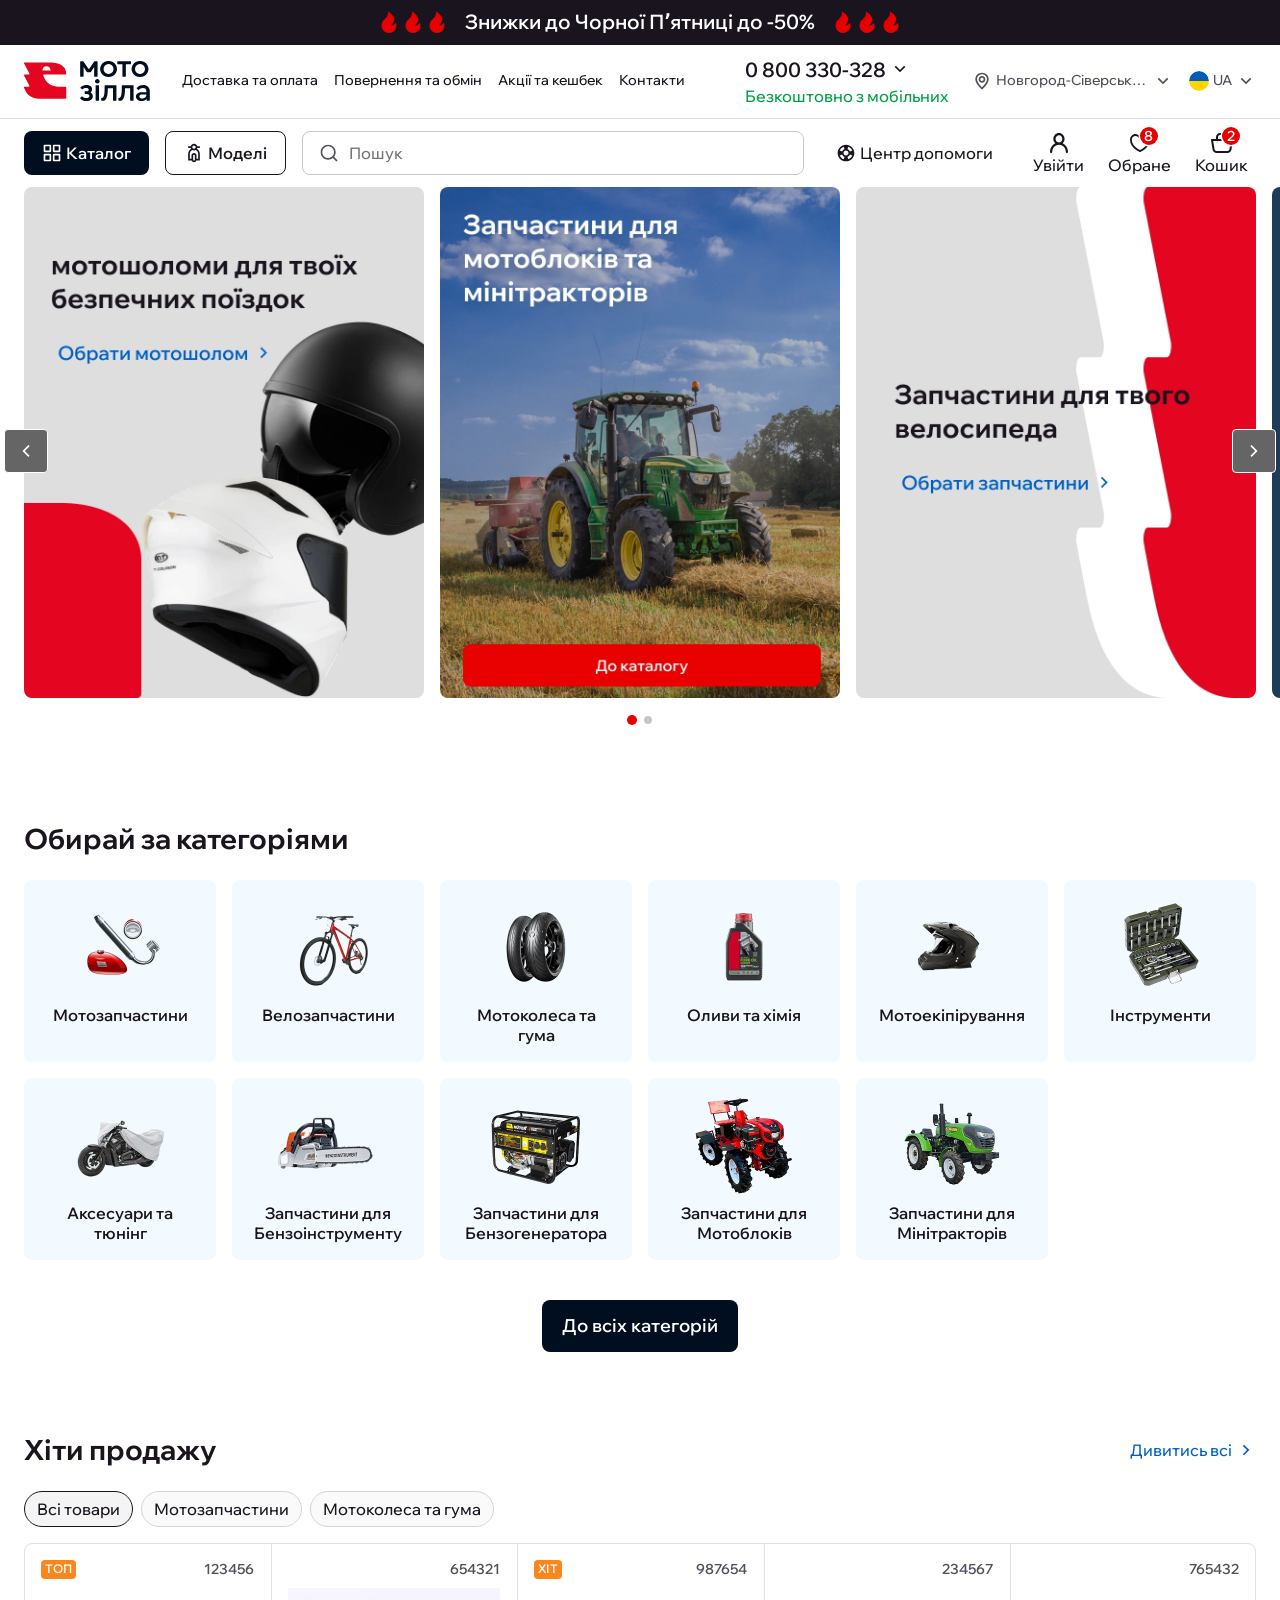
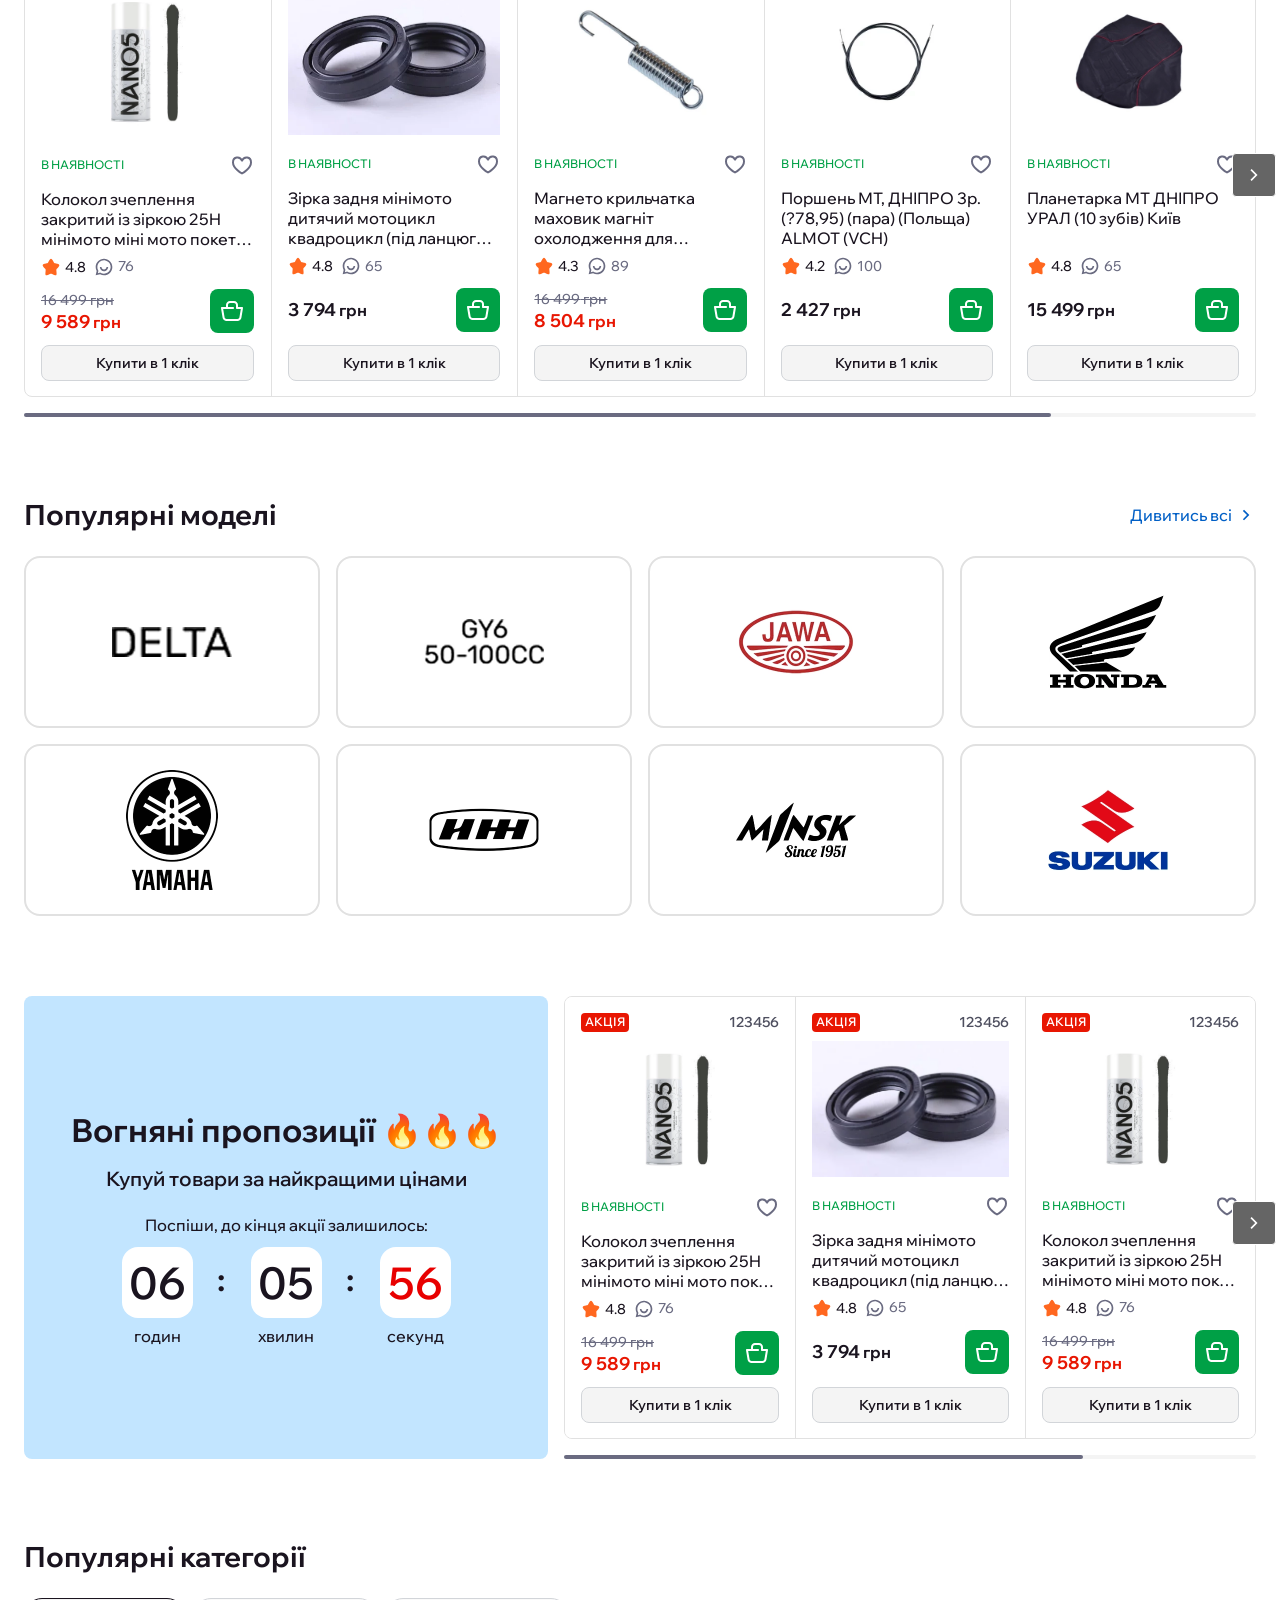
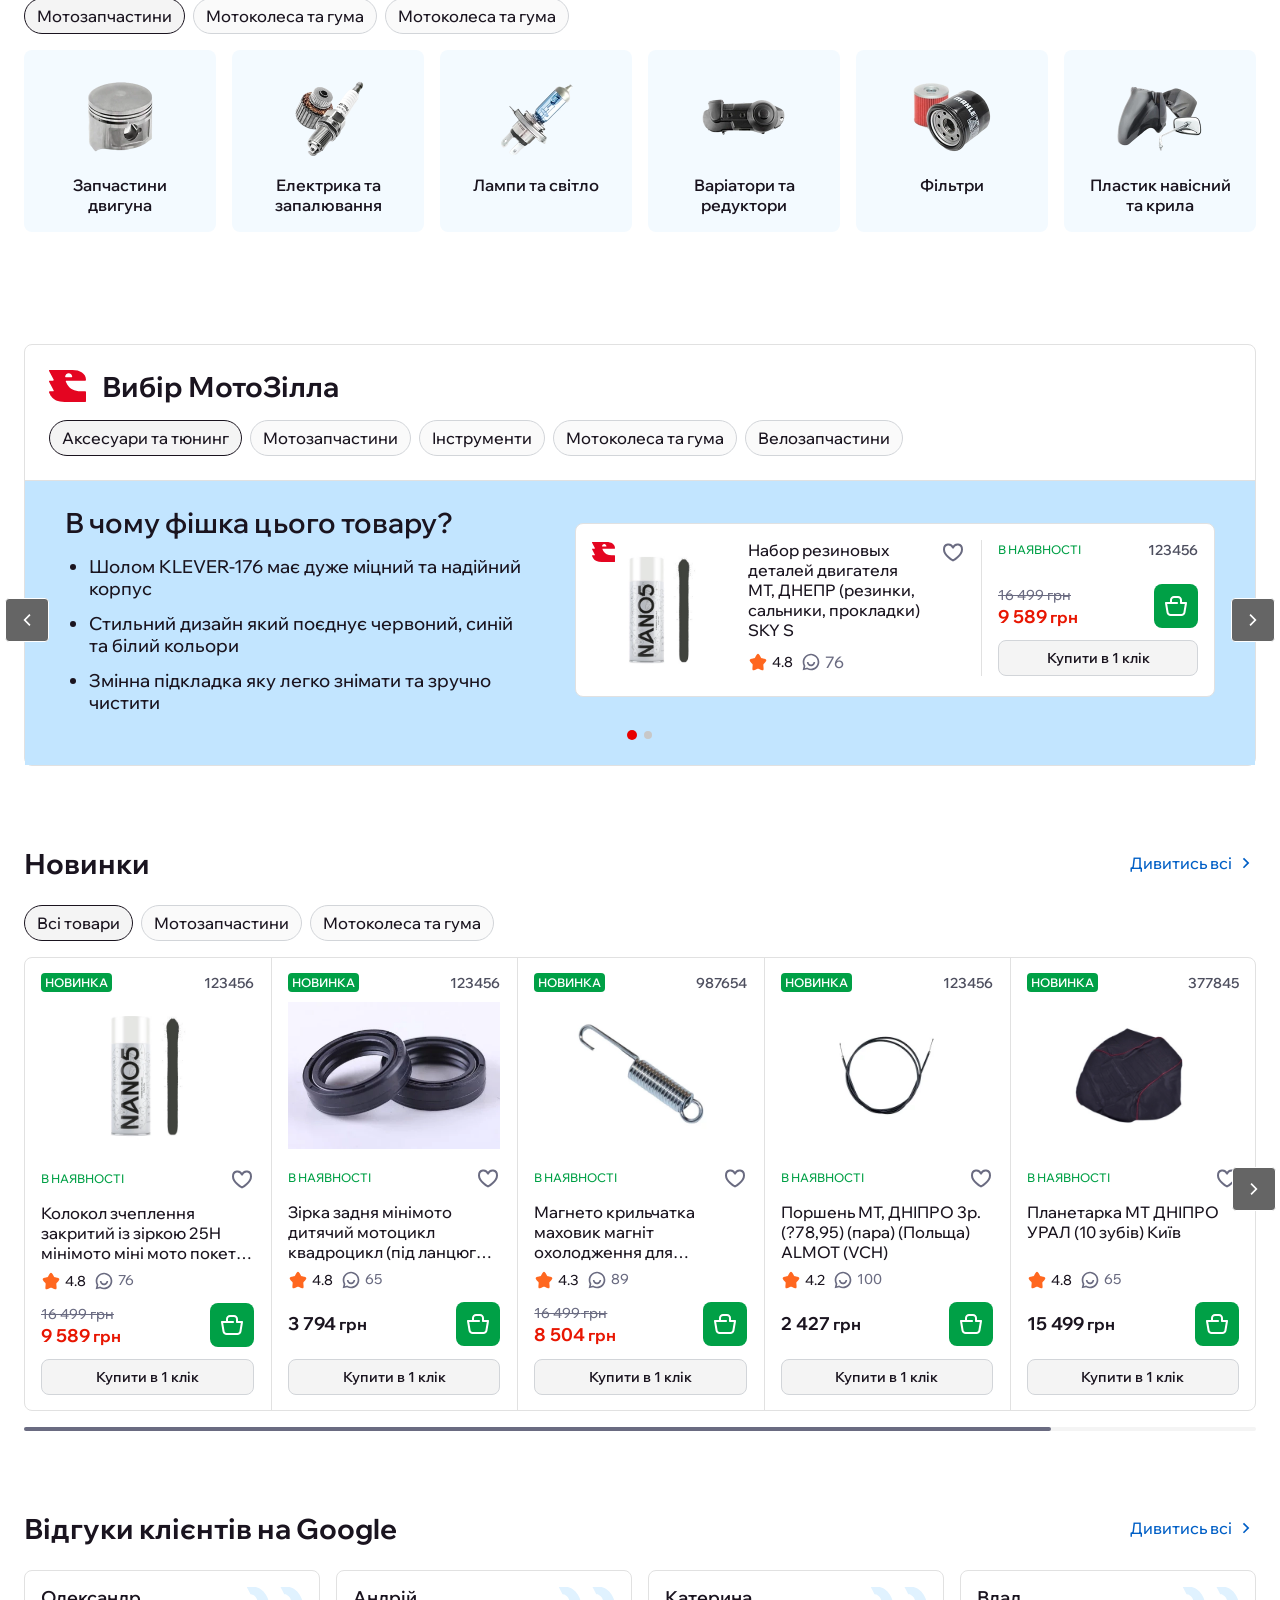
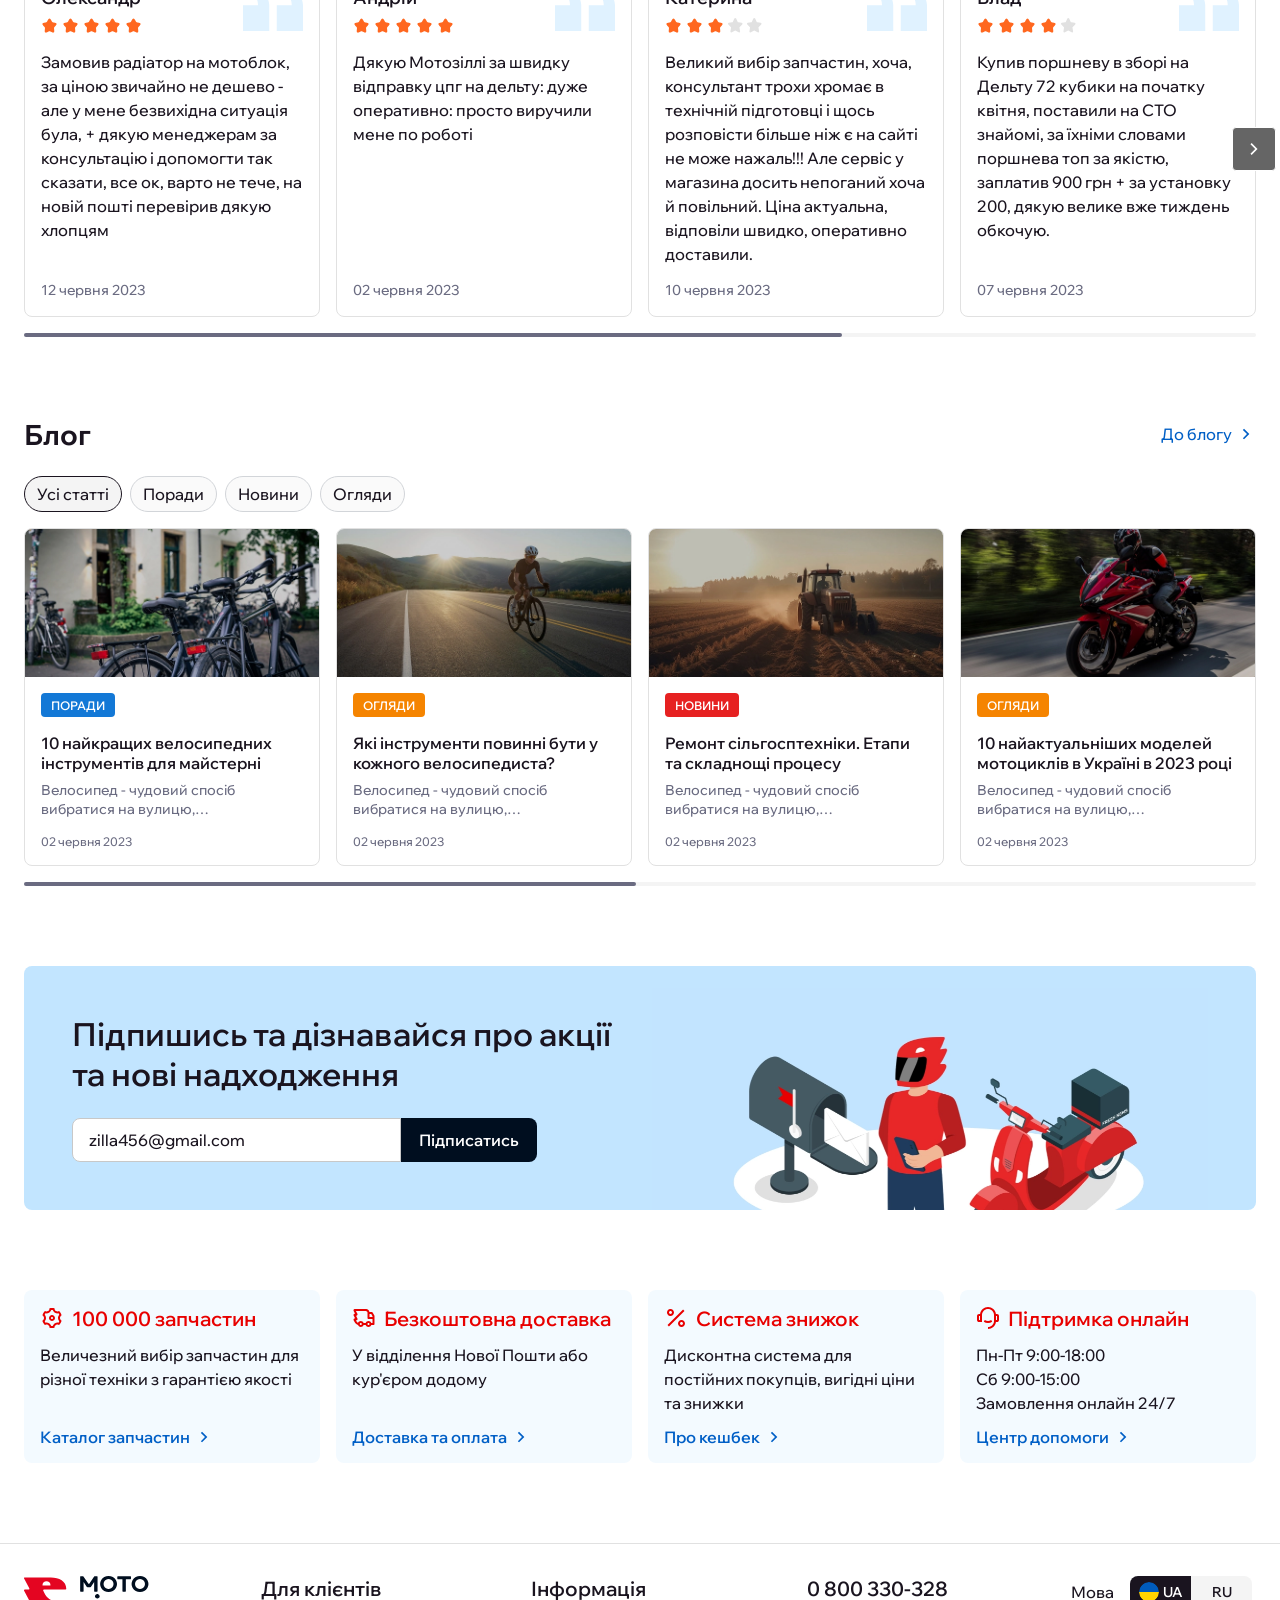
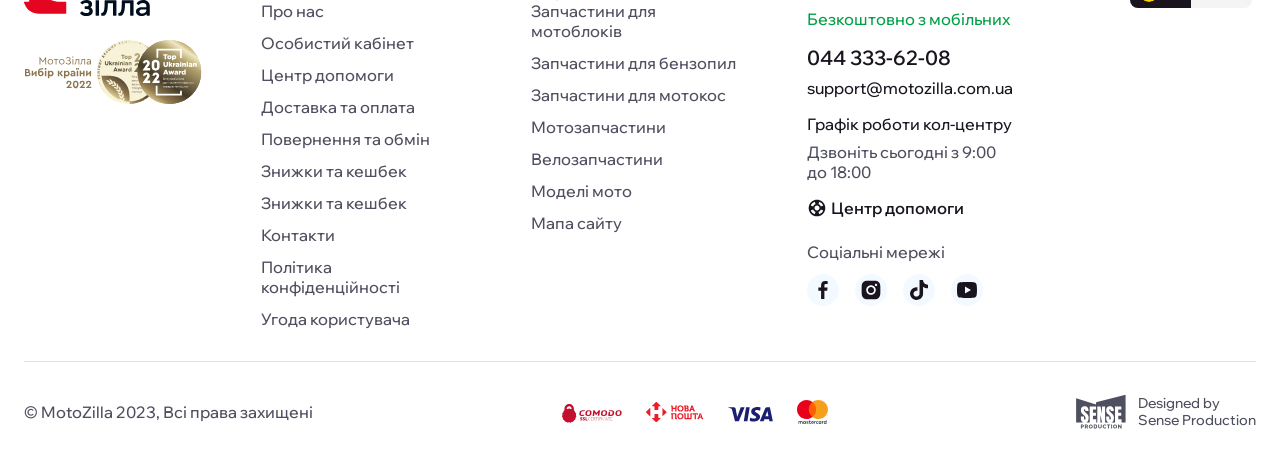
==== commit 9988995d: "добавлен попап кредит" ====
--- a/index.html
+++ b/index.html
@@ -8,8 +8,8 @@
 		<link rel="preload" href="./assets/fonts/WixMadeforDisplay-Bold.woff2" as="font" type="font/woff2">
 		<link rel="shortcut icon" href="./assets/img/favicon.ico">
 		<title>Home Page</title>
-		<script defer src="./js/app.min.js?v=1778833277030"></script>
-		<link rel="stylesheet" href="./css/app.min.css?v=1778833277030">
+		<script defer src="./js/app.min.js?v=1778926354585"></script>
+		<link rel="stylesheet" href="./css/app.min.css?v=1778926354585">
 	</head>
 	<body>
 		<div class="wrapper">
@@ -5902,5 +5902,624 @@
 				</div>
 			</div>
 		</div>
+		<div data-fls-popup="popup-credit" aria-hidden="true" class="popup popup--credit">
+			<div data-fls-popup-wrapper="" class="popup__wrapper">
+				<div data-fls-popup-body="" class="popup__body">
+					<div class="popup__head">
+						<div class="popup__title">Виберіть кредитну пропозицію</div>
+						<button data-fls-popup-close="" type="button" class="popup__close">
+							<svg width="24" height="24" viewbox="0 0 24 24" fill="none" xmlns="http://www.w3.org/2000/svg">
+								<path d="M12.0007 10.586L16.9507 5.63599L18.3647 7.04999L13.4147 12L18.3647 16.95L16.9507 18.364L12.0007 13.414L7.05072 18.364L5.63672 16.95L10.5867 12L5.63672 7.04999L7.05072 5.63599L12.0007 10.586Z" fill="currentColor"></path>
+							</svg>
+						</button>
+					</div>
+					<div data-fls-popup-content="" class="popup__content">
+						<div class="popup__credit credit-block">
+							<div class="credit-block__body">
+								<div class="credit-block__head">
+									<div class="credit-block__total">
+										<div class="credit-block__title">
+											Товари
+											<span class="credit-block__count">2</span>
+										</div>
+										<div class="credit-block__price">11 599 ₴</div>
+									</div>
+									<div class="credit-block__products">
+										<div class="credit-block__product">
+											<a href="#" class="credit-block__product-img">
+												<img alt="Image" loading="lazy" src="./assets/img/1009634.568x0.webp">
+											</a>
+											<div class="credit-block__product-body">
+												<div class="credit-block__product-price">11 599 ₴</div>
+												<div class="credit-block__product-count">x 1 од.</div>
+											</div>
+										</div>
+										<div class="credit-block__product">
+											<a href="#" class="credit-block__product-img">
+												<img alt="Image" loading="lazy" src="./assets/img/1009634.568x0.webp">
+											</a>
+											<div class="credit-block__product-body">
+												<div class="credit-block__product-price">11 599 ₴</div>
+												<div class="credit-block__product-count">x 1 од.</div>
+											</div>
+										</div>
+									</div>
+								</div>
+								<div class="credit-block__delivery">
+									<div class="credit-block__delivery-head">
+										<div class="credit-block__delivery-title">Оберіть спосіб доставки</div>
+										<div class="credit-block__delivery-subtitle">впливає на кредитні пропозиції</div>
+									</div>
+									<div data-sel-block="" data-sel-block-placeholder="Вкажіть спосіб доставки" class="credit-block__sel sel-block">
+										<div class="sel-block__current" data-sel-block-current="">
+											<input autocomplete="off" type="text" name="delivery" placeholder="Вкажіть спосіб доставки" class="sel-block__input" readonly data-sel-block-input="">
+											<span class="sel-block__arrow">
+												<svg width="20" height="20" viewbox="0 0 20 20" fill="none" xmlns="http://www.w3.org/2000/svg">
+													<path d="M10.4167 10.9092L14.6298 6.6665L15.8333 7.87847L10.4167 13.3332L5 7.87847L6.20351 6.6665L10.4167 10.9092Z" fill="currentColor"></path>
+												</svg>
+											</span>
+										</div>
+										<div class="sel-block__dropdown" data-sel-block-dropdown="">
+											<div class="sel-block__scroll">
+												<div class="sel-block__options">
+													<button data-sel-block-btn="" type="button" class="sel-block__option">Самовивіз з магазину</button>
+													<button data-sel-block-btn="" type="button" class="sel-block__option">До відділення Нова пошта</button>
+													<button data-sel-block-btn="" type="button" class="sel-block__option">У поштомат Нова Пошта</button>
+													<button data-sel-block-btn="" type="button" class="sel-block__option">До відділення Meest ПОШТА</button>
+													<button data-sel-block-btn="" type="button" class="sel-block__option">У поштомат Meest ПОШТА</button>
+													<button data-sel-block-btn="" type="button" class="sel-block__option">Кур'єр Нова пошта</button>
+												</div>
+											</div>
+										</div>
+									</div>
+								</div>
+								<div data-fls-spollers="" data-fls-spollers-one="" class="credit-block__banks">
+									<details class="credit-block__bank bank-block">
+										<summary class="bank-block__header">
+											<div class="bank-block__header-icon">
+												<img src="./assets/img/banks/privat.svg" alt="Image" loading="lazy">
+											</div>
+											<div class="bank-block__header-body">
+												<div class="bank-block__header-content">
+													<div class="bank-block__header-title">Оплата частинами ПриватБанк</div>
+													<div class="bank-block__header-info">від 3 до 18 платежів</div>
+												</div>
+												<div class="bank-block__header-descr">
+													<div class="bank-block__header-payment">Без першого платежу</div>
+													<div class="bank-block__header-price">
+														<div class="bank-block__header-amount">645₴</div>
+														<div class="bank-block__header-months">x 18 міс</div>
+													</div>
+												</div>
+											</div>
+											<div class="bank-block__header-arrow">
+												<svg width="24" height="24" viewbox="0 0 24 24" fill="none" xmlns="http://www.w3.org/2000/svg">
+													<path d="M11.9997 13.1717L16.9497 8.22168L18.3637 9.63568L11.9997 15.9997L5.63574 9.63568L7.04974 8.22168L11.9997 13.1717Z" fill="currentColor"></path>
+												</svg>
+											</div>
+										</summary>
+										<div class="bank-block__body">
+											<div class="bank-block__options" data-pseudo-options="">
+												<button type="button" class="bank-block__option">3 місяці</button>
+												<button type="button" class="bank-block__option">5 місяців</button>
+												<button type="button" class="bank-block__option">7 місяців</button>
+												<button type="button" class="bank-block__option">10 місяців</button>
+												<button type="button" class="bank-block__option is-active">18 місяців</button>
+											</div>
+											<div class="bank-block__rows">
+												<div class="bank-block__row">
+													<div class="bank-block__label">Сума в кредит</div>
+													<div class="bank-block__value">11 599 ₴</div>
+												</div>
+												<div class="bank-block__row">
+													<div class="bank-block__label">Кількість платежів</div>
+													<div class="bank-block__value">18</div>
+												</div>
+												<div class="bank-block__row">
+													<div class="bank-block__label">Щомісячний платіж</div>
+													<div class="bank-block__value">683 ₴</div>
+												</div>
+											</div>
+											<div class="bank-block__info">
+												<div class="bank-block__info-icon">
+													<img src="./assets/img/banks/diia.svg" alt="Image" loading="lazy">
+												</div>
+												<div class="bank-block__info-text">
+													Для оформлення цього типу кредиту потрібен застосунок
+													<b>Дія</b>
+													та
+											підключений
+													<b>Дія.Підпис.</b>
+												</div>
+											</div>
+											<div class="bank-block__steps">
+												<p>Після оформлення замовлення:</p>
+												<ol>
+													<li>Заповнюєте заявку</li>
+													<li>Отримуєте пропозиції від банків</li>
+													<li>Обираєте найзручніші для себе умови кредиту</li>
+												</ol>
+											</div>
+											<div class="bank-block__bottom">
+												<a href="#" class="bank-block__btn green-btn btn--fw">Оформити товар щастинами або кредит</a>
+												<div class="bank-block__agreement">Натискаючи на кнопку, ви погоджуєтеся на передачу персональних даних</div>
+											</div>
+										</div>
+									</details>
+									<details class="credit-block__bank bank-block">
+										<summary class="bank-block__header">
+											<div class="bank-block__header-icon">
+												<img src="./assets/img/banks/PUMB_SCH_logo_2.svg" alt="Image" loading="lazy">
+											</div>
+											<div class="bank-block__header-body">
+												<div class="bank-block__header-content">
+													<div class="bank-block__header-title">Плата частинами ПУМБ</div>
+													<div class="bank-block__header-info">від 3 до 18 платежів</div>
+												</div>
+												<div class="bank-block__header-descr">
+													<div class="bank-block__header-price">
+														<div class="bank-block__header-amount">645₴</div>
+														<div class="bank-block__header-months">x 18 міс</div>
+													</div>
+												</div>
+											</div>
+											<div class="bank-block__header-arrow">
+												<svg width="24" height="24" viewbox="0 0 24 24" fill="none" xmlns="http://www.w3.org/2000/svg">
+													<path d="M11.9997 13.1717L16.9497 8.22168L18.3637 9.63568L11.9997 15.9997L5.63574 9.63568L7.04974 8.22168L11.9997 13.1717Z" fill="currentColor"></path>
+												</svg>
+											</div>
+										</summary>
+										<div class="bank-block__body">
+											<div class="bank-block__options" data-pseudo-options="">
+												<button type="button" class="bank-block__option">3 місяці</button>
+												<button type="button" class="bank-block__option">5 місяців</button>
+												<button type="button" class="bank-block__option">7 місяців</button>
+												<button type="button" class="bank-block__option">10 місяців</button>
+												<button type="button" class="bank-block__option is-active">18 місяців</button>
+											</div>
+											<form action="#" class="bank-block__form">
+												<div class="bank-block__field">
+													<input autocomplete="off" type="text" name="payment" placeholder="Сума першого внеску" class="bank-block__input input is-error">
+													<button type="submit" class="bank-block__btn green-btn" disabled>Ввести</button>
+												</div>
+												<div class="form-error">
+													Спробуйте зменшити суму першого внеску до 11299. Або оберіть інший метод
+											оплати
+												</div>
+											</form>
+											<div class="bank-block__rows">
+												<div class="bank-block__row">
+													<div class="bank-block__label">Сума в кредит</div>
+													<div class="bank-block__value">11 599 ₴</div>
+												</div>
+												<div class="bank-block__row">
+													<div class="bank-block__label">Кількість платежів</div>
+													<div class="bank-block__value">17</div>
+												</div>
+												<div class="bank-block__row">
+													<div class="bank-block__label">Щомісячний платіж</div>
+													<div class="bank-block__value">683 ₴</div>
+												</div>
+											</div>
+											<div class="bank-block__bottom">
+												<a href="#" class="bank-block__btn green-btn btn--fw">Оформити товар щастинами або кредит</a>
+												<div class="bank-block__agreement">Натискаючи на кнопку, ви погоджуєтеся на передачу персональних даних</div>
+											</div>
+										</div>
+									</details>
+									<details class="credit-block__bank bank-block">
+										<summary class="bank-block__header">
+											<div class="bank-block__header-icon">
+												<img src="./assets/img/banks/%D0%9B%D0%B5%D0%B3%D0%BA%D0%B0%20%D1%80%D0%BE%D0%B7%D1%81%D1%82%D1%80%D0%BE%D1%87%D0%BA%D0%B0%201.svg" alt="Image" loading="lazy">
+											</div>
+											<div class="bank-block__header-body">
+												<div class="bank-block__header-content">
+													<div class="bank-block__header-title">Плата частинами Sense bank</div>
+													<div class="bank-block__header-info">від 3 до 18 платежів</div>
+												</div>
+												<div class="bank-block__header-descr">
+													<div class="bank-block__header-payment">Без першого платежу</div>
+													<div class="bank-block__header-price">
+														<div class="bank-block__header-amount">645₴</div>
+														<div class="bank-block__header-months">x 18 міс</div>
+													</div>
+												</div>
+											</div>
+											<div class="bank-block__header-arrow">
+												<svg width="24" height="24" viewbox="0 0 24 24" fill="none" xmlns="http://www.w3.org/2000/svg">
+													<path d="M11.9997 13.1717L16.9497 8.22168L18.3637 9.63568L11.9997 15.9997L5.63574 9.63568L7.04974 8.22168L11.9997 13.1717Z" fill="currentColor"></path>
+												</svg>
+											</div>
+										</summary>
+										<div class="bank-block__body">
+											<div class="bank-block__options" data-pseudo-options="">
+												<button type="button" class="bank-block__option">3 місяці</button>
+												<button type="button" class="bank-block__option">5 місяців</button>
+												<button type="button" class="bank-block__option">7 місяців</button>
+												<button type="button" class="bank-block__option">10 місяців</button>
+												<button type="button" class="bank-block__option is-active">18 місяців</button>
+											</div>
+											<form action="#" class="bank-block__form">
+												<div class="bank-block__field">
+													<input autocomplete="off" type="text" name="payment" placeholder="Сума першого внеску" class="bank-block__input input">
+													<button type="submit" class="bank-block__btn green-btn" disabled>Ввести</button>
+												</div>
+											</form>
+											<div class="bank-block__rows">
+												<div class="bank-block__row">
+													<div class="bank-block__label">Сума в кредит</div>
+													<div class="bank-block__value">11 599 ₴</div>
+												</div>
+												<div class="bank-block__row">
+													<div class="bank-block__label">Кількість платежів</div>
+													<div class="bank-block__value">17</div>
+												</div>
+												<div class="bank-block__row">
+													<div class="bank-block__label">Щомісячний платіж</div>
+													<div class="bank-block__value">683 ₴</div>
+												</div>
+											</div>
+											<div class="bank-block__bottom">
+												<a href="#" class="bank-block__btn green-btn btn--fw">Оформити товар щастинами або кредит</a>
+												<div class="bank-block__agreement">Натискаючи на кнопку, ви погоджуєтеся на передачу персональних даних</div>
+											</div>
+										</div>
+									</details>
+									<details class="credit-block__bank bank-block">
+										<summary class="bank-block__header">
+											<div class="bank-block__header-icon">
+												<img src="./assets/img/banks/A_Aqua_Stroke%20Aqua_without%20background.svg" alt="Image" loading="lazy">
+											</div>
+											<div class="bank-block__header-body">
+												<div class="bank-block__header-content">
+													<div class="bank-block__header-title">Оплата частинами від Alliance</div>
+													<div class="bank-block__header-info">від 3 до 18 платежів</div>
+												</div>
+												<div class="bank-block__header-descr">
+													<div class="bank-block__header-payment">Без першого платежу</div>
+													<div class="bank-block__header-price">
+														<div class="bank-block__header-amount">645₴</div>
+														<div class="bank-block__header-months">x 18 міс</div>
+													</div>
+												</div>
+											</div>
+											<div class="bank-block__header-arrow">
+												<svg width="24" height="24" viewbox="0 0 24 24" fill="none" xmlns="http://www.w3.org/2000/svg">
+													<path d="M11.9997 13.1717L16.9497 8.22168L18.3637 9.63568L11.9997 15.9997L5.63574 9.63568L7.04974 8.22168L11.9997 13.1717Z" fill="currentColor"></path>
+												</svg>
+											</div>
+										</summary>
+										<div class="bank-block__body">
+											<div class="bank-block__options" data-pseudo-options="">
+												<button type="button" class="bank-block__option">3 місяці</button>
+												<button type="button" class="bank-block__option">5 місяців</button>
+												<button type="button" class="bank-block__option">7 місяців</button>
+												<button type="button" class="bank-block__option">10 місяців</button>
+												<button type="button" class="bank-block__option is-active">18 місяців</button>
+											</div>
+											<form action="#" class="bank-block__form">
+												<div class="bank-block__field">
+													<input autocomplete="off" type="text" name="payment" placeholder="Сума першого внеску" class="bank-block__input input">
+													<button type="submit" class="bank-block__btn green-btn" disabled>Ввести</button>
+												</div>
+											</form>
+											<div class="bank-block__rows">
+												<div class="bank-block__row">
+													<div class="bank-block__label">Сума в кредит</div>
+													<div class="bank-block__value">11 599 ₴</div>
+												</div>
+												<div class="bank-block__row">
+													<div class="bank-block__label">Кількість платежів</div>
+													<div class="bank-block__value">17</div>
+												</div>
+												<div class="bank-block__row">
+													<div class="bank-block__label">Щомісячний платіж</div>
+													<div class="bank-block__value">683 ₴</div>
+												</div>
+											</div>
+											<div class="bank-block__bottom">
+												<a href="#" class="bank-block__btn green-btn btn--fw">Оформити товар щастинами або кредит</a>
+												<div class="bank-block__agreement">Натискаючи на кнопку, ви погоджуєтеся на передачу персональних даних</div>
+											</div>
+										</div>
+									</details>
+									<details class="credit-block__bank bank-block">
+										<summary class="bank-block__header">
+											<div class="bank-block__header-icon">
+												<img src="./assets/img/banks/abank_1.svg" alt="Image" loading="lazy">
+											</div>
+											<div class="bank-block__header-body">
+												<div class="bank-block__header-content">
+													<div class="bank-block__header-title">Плати частинами А-Банк</div>
+													<div class="bank-block__header-info">від 3 до 18 платежів</div>
+												</div>
+												<div class="bank-block__header-descr">
+													<div class="bank-block__header-payment">Без першого платежу</div>
+													<div class="bank-block__header-price">
+														<div class="bank-block__header-amount">645₴</div>
+														<div class="bank-block__header-months">x 18 міс</div>
+													</div>
+												</div>
+											</div>
+											<div class="bank-block__header-arrow">
+												<svg width="24" height="24" viewbox="0 0 24 24" fill="none" xmlns="http://www.w3.org/2000/svg">
+													<path d="M11.9997 13.1717L16.9497 8.22168L18.3637 9.63568L11.9997 15.9997L5.63574 9.63568L7.04974 8.22168L11.9997 13.1717Z" fill="currentColor"></path>
+												</svg>
+											</div>
+										</summary>
+										<div class="bank-block__body">
+											<div class="bank-block__options" data-pseudo-options="">
+												<button type="button" class="bank-block__option">3 місяці</button>
+												<button type="button" class="bank-block__option">5 місяців</button>
+												<button type="button" class="bank-block__option">7 місяців</button>
+												<button type="button" class="bank-block__option">10 місяців</button>
+												<button type="button" class="bank-block__option is-active">18 місяців</button>
+											</div>
+											<form action="#" class="bank-block__form">
+												<div class="bank-block__field">
+													<input autocomplete="off" type="text" name="payment" placeholder="Сума першого внеску" class="bank-block__input input">
+													<button type="submit" class="bank-block__btn green-btn" disabled>Ввести</button>
+												</div>
+											</form>
+											<div class="bank-block__rows">
+												<div class="bank-block__row">
+													<div class="bank-block__label">Сума в кредит</div>
+													<div class="bank-block__value">11 599 ₴</div>
+												</div>
+												<div class="bank-block__row">
+													<div class="bank-block__label">Кількість платежів</div>
+													<div class="bank-block__value">17</div>
+												</div>
+												<div class="bank-block__row">
+													<div class="bank-block__label">Щомісячний платіж</div>
+													<div class="bank-block__value">683 ₴</div>
+												</div>
+											</div>
+											<div class="bank-block__bottom">
+												<a href="#" class="bank-block__btn green-btn btn--fw">Оформити товар щастинами або кредит</a>
+												<div class="bank-block__agreement">Натискаючи на кнопку, ви погоджуєтеся на передачу персональних даних</div>
+											</div>
+										</div>
+									</details>
+									<details class="credit-block__bank bank-block">
+										<summary class="bank-block__header">
+											<div class="bank-block__header-icon">
+												<img src="./assets/img/banks/izi.svg" alt="Image" loading="lazy">
+											</div>
+											<div class="bank-block__header-body">
+												<div class="bank-block__header-content">
+													<div class="bank-block__header-title">Плата частинами izibank</div>
+													<div class="bank-block__header-info">від 3 до 18 платежів</div>
+												</div>
+												<div class="bank-block__header-descr">
+													<div class="bank-block__header-payment">Без першого платежу</div>
+													<div class="bank-block__header-price">
+														<div class="bank-block__header-amount">645₴</div>
+														<div class="bank-block__header-months">x 18 міс</div>
+													</div>
+												</div>
+											</div>
+											<div class="bank-block__header-arrow">
+												<svg width="24" height="24" viewbox="0 0 24 24" fill="none" xmlns="http://www.w3.org/2000/svg">
+													<path d="M11.9997 13.1717L16.9497 8.22168L18.3637 9.63568L11.9997 15.9997L5.63574 9.63568L7.04974 8.22168L11.9997 13.1717Z" fill="currentColor"></path>
+												</svg>
+											</div>
+										</summary>
+										<div class="bank-block__body">
+											<div class="bank-block__options" data-pseudo-options="">
+												<button type="button" class="bank-block__option">3 місяці</button>
+												<button type="button" class="bank-block__option">5 місяців</button>
+												<button type="button" class="bank-block__option">7 місяців</button>
+												<button type="button" class="bank-block__option">10 місяців</button>
+												<button type="button" class="bank-block__option is-active">18 місяців</button>
+											</div>
+											<form action="#" class="bank-block__form">
+												<div class="bank-block__field">
+													<input autocomplete="off" type="text" name="payment" placeholder="Сума першого внеску" class="bank-block__input input">
+													<button type="submit" class="bank-block__btn green-btn" disabled>Ввести</button>
+												</div>
+											</form>
+											<div class="bank-block__rows">
+												<div class="bank-block__row">
+													<div class="bank-block__label">Сума в кредит</div>
+													<div class="bank-block__value">11 599 ₴</div>
+												</div>
+												<div class="bank-block__row">
+													<div class="bank-block__label">Кількість платежів</div>
+													<div class="bank-block__value">17</div>
+												</div>
+												<div class="bank-block__row">
+													<div class="bank-block__label">Щомісячний платіж</div>
+													<div class="bank-block__value">683 ₴</div>
+												</div>
+											</div>
+											<div class="bank-block__bottom">
+												<a href="#" class="bank-block__btn green-btn btn--fw">Оформити товар щастинами або кредит</a>
+												<div class="bank-block__agreement">Натискаючи на кнопку, ви погоджуєтеся на передачу персональних даних</div>
+											</div>
+										</div>
+									</details>
+									<details class="credit-block__bank bank-block">
+										<summary class="bank-block__header">
+											<div class="bank-block__header-icon">
+												<img src="./assets/img/banks/ukrsib-lg2.svg" alt="Image" loading="lazy">
+											</div>
+											<div class="bank-block__header-body">
+												<div class="bank-block__header-content">
+													<div class="bank-block__header-title">Виплати частинами УКРСИББАНК</div>
+													<div class="bank-block__header-info">від 3 до 18 платежів</div>
+												</div>
+												<div class="bank-block__header-descr">
+													<div class="bank-block__header-payment">Без першого платежу</div>
+													<div class="bank-block__header-price">
+														<div class="bank-block__header-amount">645₴</div>
+														<div class="bank-block__header-months">x 18 міс</div>
+													</div>
+												</div>
+											</div>
+											<div class="bank-block__header-arrow">
+												<svg width="24" height="24" viewbox="0 0 24 24" fill="none" xmlns="http://www.w3.org/2000/svg">
+													<path d="M11.9997 13.1717L16.9497 8.22168L18.3637 9.63568L11.9997 15.9997L5.63574 9.63568L7.04974 8.22168L11.9997 13.1717Z" fill="currentColor"></path>
+												</svg>
+											</div>
+										</summary>
+										<div class="bank-block__body">
+											<div class="bank-block__options" data-pseudo-options="">
+												<button type="button" class="bank-block__option">3 місяці</button>
+												<button type="button" class="bank-block__option">5 місяців</button>
+												<button type="button" class="bank-block__option">7 місяців</button>
+												<button type="button" class="bank-block__option">10 місяців</button>
+												<button type="button" class="bank-block__option is-active">18 місяців</button>
+											</div>
+											<form action="#" class="bank-block__form">
+												<div class="bank-block__field">
+													<input autocomplete="off" type="text" name="payment" placeholder="Сума першого внеску" class="bank-block__input input">
+													<button type="submit" class="bank-block__btn green-btn" disabled>Ввести</button>
+												</div>
+											</form>
+											<div class="bank-block__rows">
+												<div class="bank-block__row">
+													<div class="bank-block__label">Сума в кредит</div>
+													<div class="bank-block__value">11 599 ₴</div>
+												</div>
+												<div class="bank-block__row">
+													<div class="bank-block__label">Кількість платежів</div>
+													<div class="bank-block__value">17</div>
+												</div>
+												<div class="bank-block__row">
+													<div class="bank-block__label">Щомісячний платіж</div>
+													<div class="bank-block__value">683 ₴</div>
+												</div>
+											</div>
+											<div class="bank-block__bottom">
+												<a href="#" class="bank-block__btn green-btn btn--fw">Оформити товар щастинами або кредит</a>
+												<div class="bank-block__agreement">Натискаючи на кнопку, ви погоджуєтеся на передачу персональних даних</div>
+											</div>
+										</div>
+									</details>
+									<details class="credit-block__bank bank-block">
+										<summary class="bank-block__header">
+											<div class="bank-block__header-icon">
+												<img src="./assets/img/banks/mono.svg" alt="Image" loading="lazy">
+											</div>
+											<div class="bank-block__header-body">
+												<div class="bank-block__header-content">
+													<div class="bank-block__header-title">Покупка частинами Монобанк</div>
+													<div class="bank-block__header-info">від 3 до 7 платежів</div>
+												</div>
+												<div class="bank-block__header-descr">
+													<div class="bank-block__header-payment">Без першого платежу</div>
+													<div class="bank-block__header-price">
+														<div class="bank-block__header-amount">1 657₴</div>
+														<div class="bank-block__header-months">x 7 міс</div>
+													</div>
+												</div>
+											</div>
+											<div class="bank-block__header-arrow">
+												<svg width="24" height="24" viewbox="0 0 24 24" fill="none" xmlns="http://www.w3.org/2000/svg">
+													<path d="M11.9997 13.1717L16.9497 8.22168L18.3637 9.63568L11.9997 15.9997L5.63574 9.63568L7.04974 8.22168L11.9997 13.1717Z" fill="currentColor"></path>
+												</svg>
+											</div>
+										</summary>
+										<div class="bank-block__body">
+											<div class="bank-block__options" data-pseudo-options="">
+												<button type="button" class="bank-block__option">3 місяці</button>
+												<button type="button" class="bank-block__option">5 місяців</button>
+												<button type="button" class="bank-block__option is-active">7 місяців</button>
+												яців
+											</div>
+											<form action="#" class="bank-block__form">
+												<div class="bank-block__field">
+													<input autocomplete="off" type="text" name="payment" placeholder="Сума першого внеску" class="bank-block__input input">
+													<button type="submit" class="bank-block__btn green-btn" disabled>Ввести</button>
+												</div>
+											</form>
+											<div class="bank-block__rows">
+												<div class="bank-block__row">
+													<div class="bank-block__label">Сума в кредит</div>
+													<div class="bank-block__value">11 599 ₴</div>
+												</div>
+												<div class="bank-block__row">
+													<div class="bank-block__label">Кількість платежів</div>
+													<div class="bank-block__value">7</div>
+												</div>
+												<div class="bank-block__row">
+													<div class="bank-block__label">Щомісячний платіж</div>
+													<div class="bank-block__value">1 657₴</div>
+												</div>
+											</div>
+											<div class="bank-block__bottom">
+												<a href="#" class="bank-block__btn green-btn btn--fw">Оформити товар щастинами або кредит</a>
+												<div class="bank-block__agreement">Натискаючи на кнопку, ви погоджуєтеся на передачу персональних даних</div>
+											</div>
+										</div>
+									</details>
+									<details class="credit-block__bank bank-block">
+										<summary class="bank-block__header">
+											<div class="bank-block__header-icon">
+												<img src="./assets/img/banks/globus.svg" alt="Image" loading="lazy">
+											</div>
+											<div class="bank-block__header-body">
+												<div class="bank-block__header-content">
+													<div class="bank-block__header-title">GlobusPlus ГЛОБУС БАНК</div>
+													<div class="bank-block__header-info">від 3 до 7 платежів</div>
+												</div>
+												<div class="bank-block__header-descr">
+													<div class="bank-block__header-payment">Без першого платежу</div>
+													<div class="bank-block__header-price">
+														<div class="bank-block__header-amount">1 657₴</div>
+														<div class="bank-block__header-months">x 7 міс</div>
+													</div>
+												</div>
+											</div>
+											<div class="bank-block__header-arrow">
+												<svg width="24" height="24" viewbox="0 0 24 24" fill="none" xmlns="http://www.w3.org/2000/svg">
+													<path d="M11.9997 13.1717L16.9497 8.22168L18.3637 9.63568L11.9997 15.9997L5.63574 9.63568L7.04974 8.22168L11.9997 13.1717Z" fill="currentColor"></path>
+												</svg>
+											</div>
+										</summary>
+										<div class="bank-block__body">
+											<div class="bank-block__options" data-pseudo-options="">
+												<button type="button" class="bank-block__option">3 місяці</button>
+												<button type="button" class="bank-block__option">5 місяців</button>
+												<button type="button" class="bank-block__option is-active">7 місяців</button>
+												яців
+											</div>
+											<form action="#" class="bank-block__form">
+												<div class="bank-block__field">
+													<input autocomplete="off" type="text" name="payment" placeholder="Сума першого внеску" class="bank-block__input input">
+													<button type="submit" class="bank-block__btn green-btn" disabled>Ввести</button>
+												</div>
+											</form>
+											<div class="bank-block__rows">
+												<div class="bank-block__row">
+													<div class="bank-block__label">Сума в кредит</div>
+													<div class="bank-block__value">11 599 ₴</div>
+												</div>
+												<div class="bank-block__row">
+													<div class="bank-block__label">Кількість платежів</div>
+													<div class="bank-block__value">7</div>
+												</div>
+												<div class="bank-block__row">
+													<div class="bank-block__label">Щомісячний платіж</div>
+													<div class="bank-block__value">1 657₴</div>
+												</div>
+											</div>
+											<div class="bank-block__bottom">
+												<a href="#" class="bank-block__btn green-btn btn--fw">Оформити товар щастинами або кредит</a>
+												<div class="bank-block__agreement">Натискаючи на кнопку, ви погоджуєтеся на передачу персональних даних</div>
+											</div>
+										</div>
+									</details>
+								</div>
+							</div>
+							<div class="credit-block__bottom">
+								<a href="#" class="credit-block__btn green-btn btn--fw">Перейти до кошику</a>
+							</div>
+						</div>
+					</div>
+				</div>
+			</div>
+		</div>
 	</body>
 </html>
--- a/css/app.min.css
+++ b/css/app.min.css
@@ -1 +1 @@
-*{border:0;margin:0;padding:0}*,:after,:before{box-sizing:border-box}:after,:before{display:inline-block}body,html{height:100%}body{line-height:125%;scrollbar-gutter:stable;-ms-text-size-adjust:100%;-moz-text-size-adjust:100%;-webkit-text-size-adjust:100%;-webkit-font-smoothing:antialiased;-moz-osx-font-smoothing:grayscale}button,input,textarea{background-color:transparent;color:inherit;font-family:inherit;font-size:inherit;line-height:inherit}input,textarea{width:100%}label{display:inline-block}button,option,select{cursor:pointer}a{color:inherit;display:inline-block;text-decoration:none}ul li{list-style:none}img{height:auto;max-width:100%;vertical-align:middle}h1,h2,h3,h4,h5,h6{font-size:inherit;font-weight:inherit}@font-face{font-display:swap;font-family:WixMadeforDisplay;font-style:normal;font-weight:600;src:url(../assets/fonts/WixMadeforDisplay-SemiBold.woff2) format("woff2")}@font-face{font-display:swap;font-family:WixMadeforDisplay;font-style:normal;font-weight:500;src:url(../assets/fonts/WixMadeforDisplay-Medium.woff2) format("woff2")}@font-face{font-display:swap;font-family:WixMadeforDisplay;font-style:normal;font-weight:700;src:url(../assets/fonts/WixMadeforDisplay-Bold.woff2) format("woff2")}:root{--viewport-height:100vh;--viewport-height-s:100vh}@supports (height:100dvh){:root{--viewport-height:100dvh;--viewport-height-s:100svh}}body{color:#1a141f;font-family:WixMadeforDisplay,sans-serif;font-size:16px;min-width:320px}[data-fls-scrolllock] body{overflow:hidden;overscroll-behavior:none;touch-action:none}.wrapper{display:flex;flex-direction:column;min-height:100%;overflow:clip}.wrapper>main{flex:1 1 auto}.wrapper>*{min-width:0}[class*=__container]{margin:0 auto;max-width:1328px;padding-left:24px;padding-right:24px}.text-link{align-items:center;color:#005fc6;display:flex;font-size:16px;font-weight:500;gap:4px;max-width:fit-content;transition:color .3s}.text-link img,.text-link svg{flex-shrink:0}.dark-btn{align-items:center;background-color:#000e1f;border-radius:8px;color:#fff;display:flex;font-size:18px;font-weight:600;gap:8px;justify-content:center;max-width:fit-content;min-height:52px;padding:10px 20px;transition:background .3s}.dark-btn.disabled,.dark-btn[disabled]{background-color:#e0e0e0;color:#b0b0b0}.dark-btn.is-active{background-color:#382d40}.green-btn{align-items:center;background-color:#00a046;border-radius:8px;color:#fff;display:flex;font-size:18px;font-weight:600;gap:8px;justify-content:center;max-width:fit-content;min-height:52px;padding:10px 20px;transition:background .3s}.green-btn.disabled,.green-btn[disabled]{background-color:#e0e0e0;color:#b0b0b0}.green-btn.is-active{background-color:#382d40}.grey-btn{align-items:center;background-color:#f5f5f5;border-radius:8px;color:#1a141f;display:flex;font-size:18px;font-weight:600;gap:8px;justify-content:center;max-width:fit-content;min-height:52px;padding:10px 20px;transition:background .3s}.grey-btn.disabled,.grey-btn[disabled]{background-color:#e0e0e0;color:#b0b0b0}.grey-btn.is-active{background-color:#ccc}.btn--fw{flex:1 1 auto;max-width:100%;width:100%}.title{font-size:28px;font-weight:700;line-height:125%}.swiper-pagination{align-items:center;display:flex;flex-wrap:wrap;gap:8px;justify-content:center;min-height:11px}.swiper-pagination-bullet{background-color:#c8c8c8;border-radius:50%;height:8px;transition:background .3s,transform .3s;width:8px}.swiper-pagination-bullet.swiper-pagination-bullet-active{background-color:#e80000;transform:scale(1.25)}.swiper-fraction{color:#6a6b81;font-size:16px;font-weight:500;line-height:125%}.swiper-button-next,.swiper-button-prev{background-color:#656565;border:1px solid #fff;border-radius:4px;color:#fff;height:44px;transition:background .3s;width:44px}.swiper-scrollbar{background-color:#f4f4f4;border-radius:4px;height:4px}.swiper-scrollbar .swiper-scrollbar-drag{background-color:#6a6b81;border-radius:4px;cursor:grab;height:100%}.swiper-scrollbar .swiper-scrollbar-drag:active{cursor:grabbing}.proposals-block{margin-bottom:80px}.product-block__inner .proposals-block{margin-bottom:0}.proposals-block__title{margin-bottom:24px}.proposals-block__head .proposals-block__title{margin-bottom:0}.proposals-block__head{align-items:center;display:flex;gap:24px;justify-content:space-between;margin-bottom:24px}.proposals-block__link{align-items:center;display:flex;gap:4px}.proposals-block__categories{align-items:center;display:flex;gap:8px;margin-bottom:16px;overflow:auto hidden;scrollbar-width:none}.proposals-block__categories::-webkit-scrollbar{appearance:none;display:none;height:0;width:0}.proposals-block__category{background-color:#fafafa;border:1px solid #d2d5d9;border-radius:100px;min-height:36px;padding:6px 12px;transition:border .3s,background .3s;white-space:nowrap}.proposals-block__category img{max-height:100%;max-width:100%;object-fit:contain}.proposals-block__category.is-active{background-color:#f4f4f4;border-color:#1a141f}.proposals-block__body{position:relative}.proposals-block__arrows{align-items:center;display:flex;gap:16px;justify-content:space-between;left:-20px;pointer-events:none;position:absolute;right:-20px;top:49%;transform:translateY(-50%);z-index:5}.proposals-block__arrows .swiper-button-next,.proposals-block__arrows .swiper-button-prev{pointer-events:all}.proposals-block__arrows .swiper-button-next.swiper-button-disabled,.proposals-block__arrows .swiper-button-prev.swiper-button-disabled{visibility:hidden}.proposals-block__slider{border:1px solid #e1e1e1;border-radius:8px}.proposals-block__slider:not(:last-child){margin-bottom:16px}.proposals-block__slide.product-card{border:none;border-radius:0}.proposals-block__slide.product-card:not(:first-child){border-left:1px solid #e1e1e1}.product-card{border:1px solid #e1e1e1;border-radius:8px;display:flex;flex-direction:column;padding:15px 16px;transition:box-shadow .3s}.product-card.out-in-stock .product-card__img{opacity:.3}.product-card.product-card--row{flex-direction:row;gap:16px}.product-card__top{max-width:140px;position:relative;width:100%}.product-card__head{align-items:center;display:flex;justify-content:space-between;margin-bottom:4px}.product-card--row .product-card__head{left:0;position:absolute;right:0;top:0;z-index:3}.product-card__inner{display:flex;flex:1 1 auto;flex-direction:column;gap:12px}.product-card--row .product-card__inner{flex:1 1 auto;flex-direction:row;gap:16px}.product-card__badge{align-items:center;background-color:#fa871d;border-radius:4px;color:#fff;display:flex;font-size:12px;font-weight:600;gap:2px;justify-content:center;line-height:100%;max-width:fit-content;min-height:19px;padding:2px 4px;text-transform:uppercase}.product-card__badge.bg-green{background-color:#00a046}.product-card__badge.bg-red{background-color:#e81602}.product-card__badge.icon-badge{background-color:transparent;max-width:23px;padding:0}.product-card__badge.icon-badge img{max-height:100%;max-width:100%;object-fit:contain}.product-card__id{color:#4e4f5f;font-size:14px;font-weight:600}.product-card__id:only-child{margin-left:auto}.product-card__img{align-items:center;aspect-ratio:224/166;display:flex;justify-content:center;overflow:hidden}.product-card__img img{height:100%;object-fit:contain;width:100%}.product-card--row .product-card__img{aspect-ratio:140/105}.product-card__info{align-items:center;display:flex;gap:12px;justify-content:space-between}.product-card--row .product-card__info:not(:last-child){margin-bottom:24px}.product-card__existence{font-size:12px;text-transform:uppercase}.product-card__existence.green-color{color:#00a046}.product-card__fav{color:#6a6b81;display:grid;height:24px;place-content:center;transition:color .3s;width:24px}.product-card__fav svg{height:24px;width:24px}.product-card__fav:only-child{margin-left:auto}.product-card__fav.is-active{color:#e81602}.product-card__fav.is-active path{fill:#e81602}.product-card--row .product-card__fav{position:absolute;right:0;top:0}.product-card__body{display:flex;flex-direction:column;gap:8px}.product-card--row .product-card__body{flex:1 1 auto;gap:12px;padding-right:40px;position:relative}.product-card__title{display:-webkit-box;max-height:3.75em;min-height:3.75em;overflow:hidden;-webkit-line-clamp:3;-webkit-box-orient:vertical;font-size:16px;font-weight:500;line-height:1.25em;transition:color .3s;word-break:break-word}.product-card--row .product-card__title{min-height:0}.product-card__rating{align-items:center;display:flex;gap:8px}.product-card__stars{align-items:center;display:flex;font-size:14px;gap:4px}.product-card__stars img{height:20px;object-fit:contain;width:20px}.product-card__wrap{align-items:center;display:flex;gap:8px;justify-content:space-between}.product-card__reviews{align-items:center;color:#6a6b81;display:flex;font-size:14px;font-weight:500;gap:4px;line-height:125%;transition:color .3s}.product-card__bottom{border-left:1px solid #e1e1e1;display:flex;flex-direction:column;flex-shrink:0;max-width:216px;padding-left:16px;width:100%}.product-card__bottom>:not(:last-child){margin-bottom:16px}.product-card__detail{align-items:center;display:flex;gap:8px;justify-content:space-between;margin-bottom:auto}.product-card--row .product-card__detail{margin-top:auto}.product-card__prices{display:flex;flex-direction:column;gap:2px;line-height:125%}.product-card__oldprice{color:#6a6b81;font-size:14px;font-weight:500;text-decoration:line-through}.product-card__price{font-size:16px;font-weight:700}.product-card__price span{font-size:18px}.product-card__price.red-color{color:#e81602}.product-card__status{color:#6a6b81;font-size:16px;font-weight:600;line-height:125%;max-width:145px}.product-card__buy{background-color:#00a046;border-radius:8px;color:#fff;display:grid;height:44px;padding:5px;place-content:center;transition:background .3s;width:44px}.product-card__buy.is-active{background-color:#000e1f}.product-card__ring{border:1px solid #d2d5d9;color:#e80000;max-width:fit-content;min-height:44px;min-width:44px;padding:5px;transition:background .3s,color .3s}.product-card__ring.is-active{background-color:#000e1f;color:#f4f4f4}.product-card__btn{background-color:#f4f4f4;border:1px solid #d2d5d9;border-radius:8px;font-size:14px;font-weight:600;min-height:36px;padding:4px 12px;transition:background .3s}.action-card{align-items:center;display:flex;justify-content:center;overflow:hidden}.action-card img{aspect-ratio:236/444;height:100%;object-fit:contain;width:100%}.action-card[href]{transition:opacity .3s}.action-card.action-card--row img{aspect-ratio:auto}[data-menu-target]{opacity:0;pointer-events:none;transition:opacity .3s,visibility .3s;visibility:hidden;z-index:10}[data-menu-target].is-open{opacity:1;visibility:visible;z-index:150}[data-menu-target]>*{pointer-events:all}.focus-guard{height:0!important;overflow:hidden!important;position:fixed!important;width:0!important;clip:rect(0 0 0 0)!important;border:0!important;margin:0!important;padding:0!important;white-space:nowrap!important}.menu-overlay{background-color:rgba(26,20,31,.5);height:100%;left:0;opacity:0;pointer-events:none;position:fixed;top:0;transition:opacity .3s,visibility .3s;visibility:hidden;width:100%;z-index:1510}.menu-open .menu-overlay{opacity:1;pointer-events:auto;visibility:visible}.menu-open--crumbs .menu-overlay,.menu-open--filter .menu-overlay{z-index:1530}.input{-webkit-appearance:none;-moz-appearance:none;appearance:none;background-color:#fff;border:1px solid #c8c8c8;border-radius:8px;caret-color:inherit;display:block;height:54px;padding:8px 16px;transition:border .3s;width:100%}.input:focus{outline:none}.input:focus-visible{border-color:#1a141f}.input.input--search{background-image:url(../assets/img/icons/search.svg);background-position:center left 16px;background-repeat:no-repeat;background-size:20px;height:44px;padding:12px 16px 12px 46px}.bread-crumbs{align-items:center;display:flex;padding:16px 0 24px}.bread-crumbs__container{width:100%}.bread-crumbs__for-mob{display:none}.bread-crumbs__back{align-items:center;color:#005fc6;display:flex;font-size:14px;font-weight:500;gap:8px;line-height:125%}.bread-crumbs__back svg{color:#6a6b81}.bread-crumbs__btn{align-items:center;display:flex;flex-shrink:0;height:24px;justify-content:center;width:24px}.bread-crumbs__btn img,.bread-crumbs__btn svg{height:100%;object-fit:contain;width:100%}.bread-crumbs__inner{opacity:1;visibility:visible}.bread-crumbs__head{display:none}.bread-crumbs__list{flex-wrap:wrap}.bread-crumbs__link,.bread-crumbs__list{align-items:center;display:inline-flex;gap:8px}.bread-crumbs__link{color:#005fc6;font-size:14px;font-weight:500;line-height:125%}.bread-crumbs__link:not(:last-child):after{background-image:url("data:image/svg+xml;charset=utf-8,%3Csvg xmlns='http://www.w3.org/2000/svg' width='20' height='20' fill='none' viewBox='0 0 20 20'%3E%3Cg clip-path='url(%23a)'%3E%3Cpath fill='%236A6B81' d='M13.333 10 8.03 15.304l-1.178-1.179L10.977 10 6.852 5.875 8.03 4.696z'/%3E%3C/g%3E%3Cdefs%3E%3CclipPath id='a'%3E%3Cpath fill='%23fff' d='M0 0h20v20H0z'/%3E%3C/clipPath%3E%3C/defs%3E%3C/svg%3E");background-position:50%;background-repeat:no-repeat;background-size:20px;content:"";height:20px;width:20px}.bread-crumbs__link.is-active{color:#1a141f;pointer-events:none}.sort-block{display:grid;max-width:fit-content;position:relative;width:100%}.sort-block.sel-open{z-index:5}.sort-block.sel-open .sort-block__current{border-color:#1a141f;color:#1a141f}.sort-block.sel-open .sort-block__arrow{transform:rotate(-180deg)}.sort-block.sel-open .sort-block__dropdown{opacity:1;transform:rotateX(0deg);visibility:visible}.sort-block.is-out-left .sort-block__dropdown{left:0}.sort-block.is-out-right .sort-block__dropdown{left:auto;right:0}.sort-block.is-out-left.is-out-right .sort-block__dropdown{left:50%;right:auto;transform:rotateX(0deg) translate(-50%)}.sort-block[data-sel-block-search] .sort-block__option{justify-content:stretch;text-align:left}.sort-block__current{align-items:center;background-color:#fafafa;border:1px solid #c8c8c8;border-radius:8px;color:#4e4f5f;display:grid;font-size:16px;font-weight:500;gap:10px;grid-template-columns:1fr 20px;line-height:125%;min-height:40px;padding:8px 16px;text-align:left;transition:background .3s,border .3s,color .3s;width:100%}.sort-block__icon{display:none}.sort-block__value{overflow:hidden;text-overflow:ellipsis;white-space:nowrap}.sort-block__arrow{display:grid;height:20px;place-content:center;transition:transform .3s,color .3s;width:20px}.sort-block__dropdown{background-color:#fafafa;border:1px solid #1a141f;border-radius:8px;box-shadow:0 4px 8px 0 rgba(0,0,0,.1);display:flex;flex-direction:column;left:0;max-height:176px;opacity:0;overflow:hidden;position:absolute;top:calc(100% + 8px);transform:rotateX(-90deg);transform-origin:0 0;transition:all .3s;visibility:hidden;width:100%;z-index:5}.sort-block__inner{display:flex;flex-direction:column;max-height:100%;min-height:0}.sort-block__head{display:none}.sort-block__scroll{display:grid;max-height:100%;min-height:0;overflow:hidden auto}.sort-block__scroll::-webkit-scrollbar{display:block;width:4px}.sort-block__scroll::-webkit-scrollbar-track{background:#d2d5d9;border:none;border-radius:0}.sort-block__scroll::-webkit-scrollbar-thumb{background-color:#4e4f5f;border:none;border-radius:12px;cursor:grab}.sort-block__scroll::-webkit-scrollbar-thumb:active{cursor:grabbing}.sort-block__options{display:flex;flex-direction:column}.sort-block__option{align-items:center;color:#4e4f5f;display:flex;font-size:16px;font-weight:500;gap:10px;line-height:125%;min-height:44px;padding:12px 16px;position:relative;text-align:left}.sort-block__option:before{background-color:#e80000;content:"";height:100%;left:0;opacity:0;position:absolute;top:0;transition:opacity .3s;width:4px}.sort-block__option.is-active{background-color:rgba(232,0,0,.05);color:#1a141f}.sort-block__option.is-active:before{opacity:1}.sort-block__overlay{display:none}.tippy-icon{color:#6a6b81;display:grid;height:20px;max-width:fit-content;place-content:center;transition:color .3s;width:20px}.tippy-icon img,.tippy-icon svg{height:20px;object-fit:contain;pointer-events:none;width:20px}[data-fls-spollers] summary{list-style:none}[data-fls-spollers] summary::-webkit-details-marker,[data-fls-spollers] summary::marker{display:none}.spollers{display:grid;gap:16px}.spollers__item{background-color:#f3faff;border:1px solid #f3faff;border-radius:8px;line-height:150%;transition:border .3s,background .3s}.spollers__item[open]{background-color:#fff;border-color:#005fc6}.spollers__title{align-items:center;cursor:pointer;display:flex;font-size:18px;font-weight:600;gap:12px;justify-content:space-between;list-style:none;padding:16px 24px;text-align:left;width:100%}.spollers__title::-webkit-details-marker,.spollers__title::marker{display:none}.spollers__title:after{align-self:flex-start;background:url(../assets/img/icons/chevron-down-dark.svg) 50%/24px no-repeat;content:"";flex-shrink:0;height:24px;transition:transform .3s;width:24px}.spollers__title.--spoller-active:after{transform:rotate(-180deg)}.spollers__body{border-top:1px solid #e1e1e1;padding:16px 24px}.swiper{overflow:hidden}.swiper-initialized{touch-action:pan-y}.swiper-wrapper{box-sizing:content-box;display:flex;height:100%;position:relative;width:100%}.swiper-vertical .swiper-wrapper{flex-direction:column}.swiper-autoheight .swiper-wrapper{align-items:flex-start}.swiper-initialized .swiper-slide{flex-shrink:0}.swiper-android .swiper-slide,.swiper-android .swiper-wrapper{transform:translateZ(0)}.swiper-block-lock,.swiper-button-lock,.swiper-pagination-lock,.swiper-scrollbar-lock,.swiper:not(.swiper-initialized)>*>.swiper-block-lock,.swiper:not(.swiper-initialized)>*>.swiper-button-next,.swiper:not(.swiper-initialized)>*>.swiper-button-prev,.swiper:not(.swiper-initialized)>*>.swiper-pagination,.swiper:not(.swiper-initialized)>*>.swiper-scrollbar,.swiper:not(.swiper-initialized)>.swiper-block-lock,.swiper:not(.swiper-initialized)>.swiper-button-next,.swiper:not(.swiper-initialized)>.swiper-button-prev,.swiper:not(.swiper-initialized)>.swiper-pagination,.swiper:not(.swiper-initialized)>.swiper-scrollbar,.swiper:not(.swiper-initialized)~* .swiper-block-lock,.swiper:not(.swiper-initialized)~* .swiper-button-next,.swiper:not(.swiper-initialized)~* .swiper-button-prev,.swiper:not(.swiper-initialized)~* .swiper-pagination,.swiper:not(.swiper-initialized)~* .swiper-scrollbar{display:none!important}.swiper-grid>.swiper-wrapper{flex-wrap:wrap}.swiper-grid-column>.swiper-wrapper{flex-direction:column;flex-wrap:wrap}.--showmore-active [data-fls-showmore-button] span,[data-fls-showmore-button] span:last-child{display:none}.--showmore-active [data-fls-showmore-button] span:last-child{display:flex}@font-face{font-display:block;font-family:lg;font-style:normal;font-weight:400;src:url(../assets/fonts/lg.woff2?io9a6k) format("woff2")}.lg-icon{font-family:lg!important;font-style:normal;font-variant:normal;font-weight:400;line-height:1;text-transform:none;-webkit-font-smoothing:antialiased;-moz-osx-font-smoothing:grayscale}.lg-container{font-family:system-ui,-apple-system,Segoe UI,Roboto,Helvetica Neue,Arial,Noto Sans,Liberation Sans,sans-serif,Apple Color Emoji,Segoe UI Emoji,Segoe UI Symbol,Noto Color Emoji}.lg-next,.lg-prev{background-color:rgba(0,0,0,.45);border:none;border-radius:2px;color:#999;cursor:pointer;display:block;font-size:22px;margin-top:-10px;outline:none;padding:8px 10px 9px;position:absolute;top:50%;z-index:1084}.lg-next.disabled,.lg-prev.disabled{cursor:default;opacity:0!important}.lg-next:hover:not(.disabled),.lg-prev:hover:not(.disabled){color:#fff}.lg-single-item .lg-next,.lg-single-item .lg-prev{display:none}.lg-next{right:20px}.lg-next:before{content:"\e095"}.lg-prev{left:20px}.lg-prev:after{content:"\e094"}@-webkit-keyframes lg-right-end{0%{left:0}50%{left:-30px}to{left:0}}@-moz-keyframes lg-right-end{0%{left:0}50%{left:-30px}to{left:0}}@-ms-keyframes lg-right-end{0%{left:0}50%{left:-30px}to{left:0}}@keyframes lg-right-end{0%{left:0}50%{left:-30px}to{left:0}}@-webkit-keyframes lg-left-end{0%{left:0}50%{left:30px}to{left:0}}@-moz-keyframes lg-left-end{0%{left:0}50%{left:30px}to{left:0}}@-ms-keyframes lg-left-end{0%{left:0}50%{left:30px}to{left:0}}@keyframes lg-left-end{0%{left:0}50%{left:30px}to{left:0}}.lg-outer.lg-right-end .lg-object{-webkit-animation:lg-right-end .3s;-o-animation:lg-right-end .3s;animation:lg-right-end .3s;position:relative}.lg-outer.lg-left-end .lg-object{-webkit-animation:lg-left-end .3s;-o-animation:lg-left-end .3s;animation:lg-left-end .3s;position:relative}.lg-toolbar{left:0;position:absolute;top:0;width:100%;z-index:1082}.lg-media-overlap .lg-toolbar{background-image:linear-gradient(0deg,transparent,rgba(0,0,0,.4))}.lg-toolbar .lg-icon{background:none;border:none;box-shadow:none;color:#999;cursor:pointer;float:right;font-size:24px;height:47px;line-height:27px;outline:medium none;padding:10px 0;text-align:center;text-decoration:none!important;-webkit-transition:color .2s linear;-o-transition:color .2s linear;transition:color .2s linear;width:50px;will-change:color}.lg-toolbar .lg-icon.lg-icon-18{font-size:18px}.lg-toolbar .lg-icon:hover{color:#fff}.lg-toolbar .lg-close:after{content:"\e070"}.lg-toolbar .lg-maximize{font-size:22px}.lg-toolbar .lg-maximize:after{content:"\e90a"}.lg-toolbar .lg-download:after{content:"\e0f2"}.lg-sub-html{color:#eee;font-size:16px;opacity:0;padding:10px 40px;text-align:center;-webkit-transition:opacity .2s ease-out 0s;-o-transition:opacity .2s ease-out 0s;transition:opacity .2s ease-out 0s;z-index:1080}.lg-sub-html h4{font-size:13px;font-weight:700;margin:0}.lg-sub-html p{font-size:12px;margin:5px 0 0}.lg-sub-html a{color:inherit}.lg-sub-html a:hover{text-decoration:underline}.lg-media-overlap .lg-sub-html{background-image:linear-gradient(180deg,transparent,rgba(0,0,0,.6))}.lg-item .lg-sub-html{bottom:0;left:0;position:absolute;right:0}.lg-error-msg{color:#999;font-size:14px}.lg-counter{color:#999;display:inline-block;font-size:16px;height:47px;padding-left:20px;padding-top:12px;vertical-align:middle}.lg-closing .lg-next,.lg-closing .lg-prev,.lg-closing .lg-sub-html,.lg-closing .lg-toolbar{opacity:0;-webkit-transition:-webkit-transform .08 cubic-bezier(0,0,.25,1) 0s,opacity .08 cubic-bezier(0,0,.25,1) 0s,color .08 linear;-moz-transition:-moz-transform .08 cubic-bezier(0,0,.25,1) 0s,opacity .08 cubic-bezier(0,0,.25,1) 0s,color .08 linear;-o-transition:-o-transform .08 cubic-bezier(0,0,.25,1) 0s,opacity .08 cubic-bezier(0,0,.25,1) 0s,color .08 linear;transition:transform .08 cubic-bezier(0,0,.25,1) 0s,opacity .08 cubic-bezier(0,0,.25,1) 0s,color .08 linear}body:not(.lg-from-hash) .lg-outer.lg-start-zoom .lg-item:not(.lg-zoomable) .lg-img-wrap,body:not(.lg-from-hash) .lg-outer.lg-start-zoom .lg-item:not(.lg-zoomable) .lg-media-cont,body:not(.lg-from-hash) .lg-outer.lg-start-zoom .lg-item:not(.lg-zoomable) .lg-video-cont{opacity:0;-moz-transform:scale3d(.5,.5,.5);-o-transform:scale3d(.5,.5,.5);-ms-transform:scale3d(.5,.5,.5);-webkit-transform:scale3d(.5,.5,.5);transform:scale3d(.5,.5,.5);-webkit-transition:-webkit-transform .25s cubic-bezier(0,0,.25,1) 0s,opacity .25s cubic-bezier(0,0,.25,1)!important;-moz-transition:-moz-transform .25s cubic-bezier(0,0,.25,1) 0s,opacity .25s cubic-bezier(0,0,.25,1)!important;-o-transition:-o-transform .25s cubic-bezier(0,0,.25,1) 0s,opacity .25s cubic-bezier(0,0,.25,1)!important;transition:transform .25s cubic-bezier(0,0,.25,1) 0s,opacity .25s cubic-bezier(0,0,.25,1)!important;will-change:transform,opacity}body:not(.lg-from-hash) .lg-outer.lg-start-zoom .lg-item:not(.lg-zoomable).lg-complete .lg-img-wrap,body:not(.lg-from-hash) .lg-outer.lg-start-zoom .lg-item:not(.lg-zoomable).lg-complete .lg-media-cont,body:not(.lg-from-hash) .lg-outer.lg-start-zoom .lg-item:not(.lg-zoomable).lg-complete .lg-video-cont{opacity:1;-moz-transform:scaleX(1);-o-transform:scaleX(1);-ms-transform:scaleX(1);-webkit-transform:scaleX(1);transform:scaleX(1)}.lg-icon:focus-visible{border-radius:3px;color:#fff;outline:1px dashed hsla(0,0%,100%,.6)}.lg-toolbar .lg-icon:focus-visible{border-radius:8px;outline-offset:-5px}.lg-group:after{clear:both;content:"";display:table}.lg-container{outline:none}.lg-on{scroll-behavior:unset}.lg-overlay-open{overflow:hidden}.lg-hide-sub-html .lg-sub-html,.lg-next,.lg-pager-outer,.lg-prev,.lg-toolbar{opacity:0;-webkit-transition:-webkit-transform .25s cubic-bezier(0,0,.25,1) 0s,opacity .25s cubic-bezier(0,0,.25,1) 0s;-moz-transition:-moz-transform .25s cubic-bezier(0,0,.25,1) 0s,opacity .25s cubic-bezier(0,0,.25,1) 0s;-o-transition:-o-transform .25s cubic-bezier(0,0,.25,1) 0s,opacity .25s cubic-bezier(0,0,.25,1) 0s;transition:transform .25s cubic-bezier(0,0,.25,1) 0s,opacity .25s cubic-bezier(0,0,.25,1) 0s;will-change:transform,opacity}.lg-show-in .lg-next,.lg-show-in .lg-pager-outer,.lg-show-in .lg-prev,.lg-show-in .lg-toolbar,.lg-show-in.lg-hide-sub-html .lg-sub-html{opacity:1}.lg-show-in .lg-hide-items .lg-prev{opacity:0;-webkit-transform:translate3d(-10px,0,0);transform:translate3d(-10px,0,0)}.lg-show-in .lg-hide-items .lg-next{opacity:0;-webkit-transform:translate3d(10px,0,0);transform:translate3d(10px,0,0)}.lg-show-in .lg-hide-items .lg-toolbar{opacity:0;-webkit-transform:translate3d(0,-10px,0);transform:translate3d(0,-10px,0)}.lg-show-in .lg-hide-items.lg-hide-sub-html .lg-sub-html{opacity:0;-webkit-transform:translate3d(0,20px,0);transform:translate3d(0,20px,0)}.lg-outer{height:100%;left:0;opacity:.001;outline:none;overflow:hidden;position:fixed;text-align:left;top:0;-webkit-transition:opacity .15s ease 0s;-o-transition:opacity .15s ease 0s;transition:opacity .15s ease 0s;width:100%;will-change:auto;z-index:1050}.lg-outer *{-webkit-box-sizing:border-box;-moz-box-sizing:border-box;box-sizing:border-box}.lg-outer.lg-visible,.lg-outer.lg-zoom-from-image{opacity:1}.lg-outer.lg-css3 .lg-item:not(.lg-start-end-progress).lg-current,.lg-outer.lg-css3 .lg-item:not(.lg-start-end-progress).lg-next-slide,.lg-outer.lg-css3 .lg-item:not(.lg-start-end-progress).lg-prev-slide{-webkit-transition-duration:inherit!important;transition-duration:inherit!important;-webkit-transition-timing-function:inherit!important;transition-timing-function:inherit!important}.lg-outer.lg-css3.lg-dragging .lg-item.lg-current,.lg-outer.lg-css3.lg-dragging .lg-item.lg-next-slide,.lg-outer.lg-css3.lg-dragging .lg-item.lg-prev-slide{opacity:1;-webkit-transition-duration:0s!important;transition-duration:0s!important}.lg-outer.lg-grab img.lg-object{cursor:-webkit-grab;cursor:-moz-grab;cursor:-o-grab;cursor:-ms-grab;cursor:grab}.lg-outer.lg-grabbing img.lg-object{cursor:move;cursor:-webkit-grabbing;cursor:-moz-grabbing;cursor:-o-grabbing;cursor:-ms-grabbing;cursor:grabbing}.lg-outer .lg-content{bottom:0;left:0;position:absolute;right:0;top:0}.lg-outer .lg-inner{bottom:0;left:0;position:absolute;top:0;-webkit-transition:opacity 0s;-o-transition:opacity 0s;transition:opacity 0s;white-space:nowrap;width:100%}.lg-outer .lg-item{display:none!important}.lg-outer .lg-item:not(.lg-start-end-progress){background:url("[data-uri]") no-repeat scroll 50% transparent}.lg-outer.lg-css .lg-current,.lg-outer.lg-css3 .lg-current,.lg-outer.lg-css3 .lg-next-slide,.lg-outer.lg-css3 .lg-prev-slide{display:inline-block!important}.lg-outer .lg-img-wrap,.lg-outer .lg-item{display:inline-block;height:100%;position:absolute;text-align:center;width:100%}.lg-outer .lg-img-wrap:before,.lg-outer .lg-item:before{content:"";display:inline-block;height:100%;vertical-align:middle}.lg-outer .lg-img-wrap{bottom:0;font-size:0;left:0;position:absolute;right:0;top:0;white-space:nowrap}.lg-outer .lg-item.lg-complete{background-image:none}.lg-outer .lg-item.lg-current{z-index:1060}.lg-outer .lg-object{display:inline-block;height:auto;max-height:100%;max-width:100%;position:relative;vertical-align:middle;width:auto}.lg-outer .lg-empty-html .lg-sub-html,.lg-outer .lg-empty-html.lg-sub-html{display:none}.lg-outer.lg-hide-download .lg-download{opacity:.75;pointer-events:none}.lg-outer .lg-first-slide .lg-dummy-img{left:50%;position:absolute;top:50%}.lg-outer.lg-components-open:not(.lg-zoomed) .lg-components{opacity:1;-webkit-transform:translateZ(0);transform:translateZ(0)}.lg-outer.lg-components-open:not(.lg-zoomed) .lg-sub-html{opacity:1;transition:opacity .2s ease-out .15s}.lg-outer .lg-media-cont{display:inline-block;position:relative;text-align:center;vertical-align:middle}.lg-outer .lg-media-cont .lg-object{height:100%!important;width:100%!important}.lg-outer .lg-has-iframe .lg-media-cont{-webkit-overflow-scrolling:touch;overflow:auto}.lg-backdrop{background-color:#000;bottom:0;left:0;opacity:0;position:fixed;right:0;top:0;-webkit-transition:opacity 333ms ease-in 0s;-o-transition:opacity 333ms ease-in 0s;transition:opacity 333ms ease-in 0s;will-change:auto;z-index:1040}.lg-backdrop.in{opacity:1}.lg-css3.lg-no-trans .lg-current,.lg-css3.lg-no-trans .lg-next-slide,.lg-css3.lg-no-trans .lg-prev-slide{-webkit-transition:none 0s ease 0s!important;-moz-transition:none 0s ease 0s!important;-o-transition:none 0s ease 0s!important;transition:none 0s ease 0s!important}.lg-css3.lg-use-css3 .lg-item{-webkit-backface-visibility:hidden;-moz-backface-visibility:hidden;backface-visibility:hidden}.lg-css3.lg-fade .lg-item{opacity:0}.lg-css3.lg-fade .lg-item.lg-current{opacity:1}.lg-css3.lg-fade .lg-item.lg-current,.lg-css3.lg-fade .lg-item.lg-next-slide,.lg-css3.lg-fade .lg-item.lg-prev-slide{-webkit-transition:opacity .1s ease 0s;-moz-transition:opacity .1s ease 0s;-o-transition:opacity .1s ease 0s;transition:opacity .1s ease 0s}.lg-css3.lg-use-css3 .lg-item.lg-start-progress{-webkit-transition:-webkit-transform 1s cubic-bezier(.175,.885,.32,1.275) 0s;-moz-transition:-moz-transform 1s cubic-bezier(.175,.885,.32,1.275) 0s;-o-transition:-o-transform 1s cubic-bezier(.175,.885,.32,1.275) 0s;transition:transform 1s cubic-bezier(.175,.885,.32,1.275) 0s}.lg-css3.lg-use-css3 .lg-item.lg-start-end-progress{-webkit-transition:-webkit-transform 1s cubic-bezier(0,0,.25,1) 0s;-moz-transition:-moz-transform 1s cubic-bezier(0,0,.25,1) 0s;-o-transition:-o-transform 1s cubic-bezier(0,0,.25,1) 0s;transition:transform 1s cubic-bezier(0,0,.25,1) 0s}.lg-css3.lg-slide.lg-use-css3 .lg-item{opacity:0}.lg-css3.lg-slide.lg-use-css3 .lg-item.lg-prev-slide{-webkit-transform:translate3d(-100%,0,0);transform:translate3d(-100%,0,0)}.lg-css3.lg-slide.lg-use-css3 .lg-item.lg-next-slide{-webkit-transform:translate3d(100%,0,0);transform:translate3d(100%,0,0)}.lg-css3.lg-slide.lg-use-css3 .lg-item.lg-current{opacity:1;-webkit-transform:translateZ(0);transform:translateZ(0)}.lg-css3.lg-slide.lg-use-css3 .lg-item.lg-current,.lg-css3.lg-slide.lg-use-css3 .lg-item.lg-next-slide,.lg-css3.lg-slide.lg-use-css3 .lg-item.lg-prev-slide{-webkit-transition:-webkit-transform 1s cubic-bezier(0,0,.25,1) 0s,opacity .1s ease 0s;-moz-transition:-moz-transform 1s cubic-bezier(0,0,.25,1) 0s,opacity .1s ease 0s;-o-transition:-o-transform 1s cubic-bezier(0,0,.25,1) 0s,opacity .1s ease 0s;transition:transform 1s cubic-bezier(0,0,.25,1) 0s,opacity .1s ease 0s}.lg-container{display:none}.lg-container.lg-show{display:block}.lg-container.lg-dragging-vertical .lg-backdrop,.lg-container.lg-dragging-vertical .lg-css3 .lg-item.lg-current{-webkit-transition-duration:0s!important;transition-duration:0s!important}.lg-container.lg-dragging-vertical .lg-css3 .lg-item.lg-current{opacity:1}.lg-inline .lg-backdrop,.lg-inline .lg-outer{position:absolute}.lg-inline .lg-backdrop{z-index:1}.lg-inline .lg-outer{z-index:2}.lg-inline .lg-maximize:after{content:"\e909"}.lg-components{bottom:0;left:0;position:absolute;right:0;-webkit-transform:translate3d(0,100%,0);transform:translate3d(0,100%,0);-webkit-transition:-webkit-transform .35s ease-out 0s;-moz-transition:-moz-transform .35s ease-out 0s;-o-transition:-o-transform .35s ease-out 0s;transition:transform .35s ease-out 0s;will-change:transform;z-index:1080}.quantity{background-color:#fafafa;border:1px solid #d2d5d9;border-radius:8px;display:flex;height:32px;overflow:hidden;width:104px}.quantity__button{cursor:pointer;flex:0 0 34px;position:relative;transition:background .3s}.quantity__button:after,.quantity__button:before{background-color:#6a6b81;content:"";height:1.5px;left:50%;margin:-.75px 0 0 -5.5px;position:absolute;top:50%;transition:all .3s ease 0s;transition:background .3s;width:11px}.quantity__button.disabled{cursor:not-allowed;pointer-events:none}.quantity__button.disabled:after,.quantity__button.disabled:before{background-color:#d2d5d9}.quantity__button--plus:before{transform:rotate(-90deg)}.quantity__input{border-left:1px solid #d2d5d9;border-right:1px solid #d2d5d9;flex:1 1 auto}.quantity__input input{color:#1a141f;font-size:14px;font-weight:500;height:100%;text-align:center;width:100%}.top-info{padding:10px 12px}.top-info,.top-info__link{align-items:center;display:flex;justify-content:center}.top-info__link{font-weight:600;gap:16px;line-height:125%;max-width:fit-content}.top-info__link[href]{transition:opacity .3s}.top-info__icons{align-items:center;display:flex}.header{background-color:#fff;position:relative;width:100%;z-index:1515}.header__top,.menu-open--catalog .header{border-bottom:1px solid #e1e1e1}.header__top{padding:12px 0}.header__top .header__container{align-items:center;display:flex;gap:24px}.header__container{width:100%}.header__burger{display:none}.header__logo{display:flex;max-width:134px;width:100%}.header__logo img{object-fit:contain;width:100%}.header__logo[href]{transition:opacity .3s}.header__communication{display:none}.header__body{background-color:#fff;display:flex;flex-direction:column;left:0;padding:12px 0;position:relative;top:0;transition:background .3s,box-shadow .3s;width:100%}.header__body .header__container,.header__btns{align-items:center;display:flex;gap:16px}.header__catalog,.header__models{align-items:center;border-radius:8px;display:grid;font-size:16px;font-weight:600;gap:4px;grid-template-areas:"icon body";grid-template-columns:20px 1fr;justify-content:center;line-height:125%;max-width:fit-content;min-height:44px;padding:10px 18px;transition:background .3s,color .3s,border .3s,opacity .3s}.header__catalog:before,.header__models:before{background-position:50%;background-repeat:no-repeat;background-size:20px;content:"";height:20px;opacity:0;visibility:hidden;width:20px}.header__catalog svg,.header__catalog:before,.header__models svg,.header__models:before{grid-area:icon;transition:opacity .3s,visibility .3s}.header__catalog.is-active:before,.header__models.is-active:before{opacity:1;visibility:visible}.header__catalog.is-active svg,.header__models.is-active svg{opacity:0;visibility:hidden}.header__catalog{background-color:#000e1f;color:#fff}.header__catalog:before{background-image:url("data:image/svg+xml;charset=utf-8,%3Csvg xmlns='http://www.w3.org/2000/svg' width='20' height='20' fill='none' viewBox='0 0 20 20'%3E%3Cpath fill='%23fff' d='m10 8.822 4.126-4.125 1.178 1.178L11.179 10l4.125 4.125-1.178 1.178L10 11.178l-4.125 4.125-1.179-1.178L8.822 10 4.697 5.875l1.179-1.178z'/%3E%3C/svg%3E")}.header__models{border:1px solid #1a141f;color:#1a141f}.header__models:before{background-image:url("data:image/svg+xml;charset=utf-8,%3Csvg xmlns='http://www.w3.org/2000/svg' width='20' height='20' fill='none' viewBox='0 0 20 20'%3E%3Cpath fill='%231a141f' d='m10 8.822 4.126-4.125 1.178 1.178L11.179 10l4.125 4.125-1.178 1.178L10 11.178l-4.125 4.125-1.179-1.178L8.822 10 4.697 5.875l1.179-1.178z'/%3E%3C/svg%3E")}.header__search{flex:1 1 auto}.header__search-input{background-image:url(../assets/img/icons/search.svg);background-position:center left 16px;background-repeat:no-repeat;background-size:20px;border:1px solid #c8c8c8;border-radius:8px;height:44px;padding:12px 16px 12px 46px;transition:border .3s}.header__search-input:focus{outline:none}.header__search-input:focus-visible{border-color:#1a141f}.header__help{align-items:center;color:#1a141f;display:flex;font-size:16px;font-weight:500;gap:4px;line-height:125%;margin-inline:16px;transition:color .3s,border .3s}.header__help img,.header__help svg{flex-shrink:0;height:20px;object-fit:contain;width:20px}.header__actions{display:flex;gap:8px;margin-block:-9px}.header__action{border-radius:8px;color:#1a141f;flex-direction:column;font-size:16px;font-weight:500;line-height:125%;max-width:fit-content;min-height:62px;min-width:62px;padding:8px;text-align:center;transition:color .3s,background .3s}.header__action,.header__action-icon{align-items:center;display:flex;justify-content:center}.header__action-icon{flex-shrink:0;height:24px;position:relative;width:24px}.header__action-icon img,.header__action-icon svg{height:100%;object-fit:contain;width:100%}.header__action-count{background-color:#e80000;border-radius:18px;box-shadow:0 0 0 1.5px #fff;color:#fff;font-size:14px;font-weight:600;justify-content:center;line-height:100%;min-height:18px;min-width:18px;padding:2px 3px;position:absolute;right:-6px;text-align:center;top:-4px;z-index:2}.header__action-count,.menu{align-items:center;display:flex}.menu{flex:1 1 auto;gap:24px}.menu__body{display:flex;flex:1 1 auto}.menu__list{flex-wrap:wrap;gap:10px 16px}.menu__link,.menu__list{align-items:center;display:flex}.menu__link{border-bottom:1px solid transparent;color:#1a141f;font-size:14px;font-weight:500;gap:5px;justify-content:center;line-height:120%;max-width:fit-content;padding:1px 0;transition:color .3s,border .3s}.menu__phone{min-width:202px}.menu__actions{align-items:center;display:flex;gap:16px}.menu__city{align-items:center;color:#4e4f5f;display:grid;font-size:14px;font-weight:500;gap:4px;grid-template-areas:"icon body arrow";grid-template-columns:auto 1fr auto;line-height:125%;max-width:201px;min-width:130px;transition:color .3s}.menu__city>:not(.menu__city-icon,.menu__city-arrow){grid-area:body}.menu__city-arrow,.menu__city-icon{align-items:center;display:flex;flex-shrink:0;grid-area:icon;height:20px;justify-content:center;width:20px}.menu__city-name{overflow:hidden;text-overflow:ellipsis;white-space:nowrap}.menu__city-arrow{grid-area:arrow}.phone-block{position:relative;z-index:2}.phone-block:before{background-color:#fff;border:1px solid #e1e1e1;border-bottom:none;border-radius:8px 8px 0 0;content:"";height:calc(100% + 24px);left:-12px;opacity:0;position:absolute;top:-4px;visibility:hidden;width:calc(100% + 26px);z-index:-1}.phone-block.is-active{z-index:5}.phone-block.is-active:before{opacity:1;visibility:visible}.phone-block.is-active .phone-block__arrow{transform:rotate(-180deg)}.phone-block.is-active .phone-block__drop{opacity:1;visibility:visible}.phone-block__top{display:flex;flex-direction:column;gap:4px}.phone-block__head,.phone-block__phone{align-items:center;display:flex;gap:4px;max-width:fit-content}.phone-block__phone{color:#1a141f;font-size:20px;font-weight:600;line-height:125%;transition:color .3s}.phone-block__arrow{align-items:center;display:flex;flex-shrink:0;height:20px;justify-content:center;transition:color .3s,transform .3s;width:20px}.phone-block__info{color:#00a046;font-size:16px;font-weight:500;line-height:125%}.phone-block__drop{background-color:#fff;border:1px solid #e1e1e1;border-radius:0 0 8px 8px;border-top:none;box-shadow:0 4px 8px 0 rgba(0,0,0,.1);display:flex;flex-direction:column;gap:12px;left:-12px;opacity:0;padding:4px 11px 8px 12px;position:absolute;top:100%;visibility:hidden;width:calc(100% + 26px)}.phone-block__time{color:#4e4f5f;display:flex;flex-direction:column;font-size:16px;font-weight:500;line-height:125%}.phone-block__contacts{display:flex;flex-direction:column;gap:4px}.phone-block__tel{color:#1a141f;font-size:18px;font-weight:600}.phone-block__link,.phone-block__tel{line-height:125%;transition:color .3s}.phone-block__link{color:#4e4f5f;font-size:16px;font-weight:500;word-break:break-word}.lang-drop{position:relative}.lang-drop.is-active{z-index:5}.lang-drop.is-active .lang-drop__current{color:#1a141f}.lang-drop.is-active .lang-drop__current-arrow{transform:rotate(-180deg)}.lang-drop.is-active .lang-drop__list{opacity:1;visibility:visible}.lang-drop__current{align-items:center;color:#4e4f5f;display:flex;font-size:14px;font-weight:500;gap:4px;line-height:125%;text-transform:uppercase;transition:color .3s}.lang-drop__current-arrow,.lang-drop__current-icon{align-items:center;display:flex;flex-shrink:0;height:20px;justify-content:center;width:20px}.lang-drop__current-icon img,.lang-drop__current-icon svg{border-radius:50%;height:100%;object-fit:cover;width:100%}.lang-drop__current-arrow{transition:color .3s,transform .3s}.lang-drop__list{background-color:#fff;border-radius:8px;box-shadow:0 4px 8px 0 rgba(0,0,0,.1);display:flex;flex-direction:column;left:0;opacity:0;overflow:hidden;position:absolute;top:calc(100% + 8px);visibility:hidden;width:100%}.lang-drop__link{align-items:center;border-left:3px solid transparent;color:#6a6b81;display:flex;font-size:16px;font-weight:500;justify-content:center;line-height:125%;min-height:32px;padding:4px 6px 4px 3px;position:relative;text-transform:uppercase;transition:background .3s,border .3s,color .3s}.lang-drop__link:not(:last-child){border-bottom:1px solid #e1e1e1}.menu-catalog{border-top:1px solid #e1e1e1;height:calc(var(--viewport-height-s, 100vh) - var(--header-height) - var(--top-info-height, 0px));left:0;overflow:hidden auto;position:absolute;top:100%;transition:opacity .3s,visibility .3s,height .3s}.menu-catalog,.menu-catalog__container{display:flex;flex-direction:column;width:100%}.menu-catalog__container{max-height:590px;min-height:0;pointer-events:none}.menu-catalog__inner{border-radius:0 0 8px 8px;display:grid;grid-auto-columns:minmax(0,300px);grid-auto-flow:column;max-height:100%;min-height:0;overflow:hidden;width:fit-content}.menu-catalog__block{background-color:#fff;display:flex;flex-direction:column;max-height:100%;min-height:0;pointer-events:all}.menu-catalog__head{display:none}.menu-catalog__back,.menu-catalog__close{align-items:center;display:flex;flex-shrink:0;height:24px;justify-content:center;width:24px}.menu-catalog__title{font-size:18px;font-weight:600;line-height:125%;overflow:hidden;text-overflow:ellipsis;white-space:nowrap}.menu-catalog__close{margin-left:auto}.menu-catalog__list{display:flex;flex:1 1 auto;flex-direction:column;max-height:100%;min-height:0;overflow:hidden auto}.menu-catalog__link{align-items:center;color:#1a141f;display:flex;font-size:16px;font-weight:500;gap:12px;line-height:125%;min-height:44px;overflow:hidden;padding:10px 16px;position:relative;transition:background .3s,color .3s;width:100%}.menu-catalog__link:before{background-color:#e80000;content:"";height:100%;left:0;opacity:0;position:absolute;top:0;transition:opacity .3s;width:4px}.menu-catalog__link span{overflow:hidden;text-overflow:ellipsis}.menu-catalog__link[data-submenu-id]:after{background-image:url("data:image/svg+xml;charset=utf-8,%3Csvg xmlns='http://www.w3.org/2000/svg' width='24' height='24' fill='none' viewBox='0 0 24 24'%3E%3Cpath fill='%236A6B81' d='M9.294 17.295a1 1 0 0 1 0-1.41L13.168 12 9.294 8.115a.998.998 0 0 1 1.412-1.41l4.587 4.588a1 1 0 0 1 0 1.414l-4.587 4.588a1 1 0 0 1-1.41 0'/%3E%3C/svg%3E");background-position:50%;background-repeat:no-repeat;background-size:24px;content:"";flex-shrink:0;height:24px;margin-left:auto;width:24px}.menu-catalog__link.is-active{background-color:rgba(232,0,0,.05)}.menu-catalog__link.is-active:before{opacity:1}.menu-catalog__link.is-active[data-submenu-id]:after{background-image:url("data:image/svg+xml;charset=utf-8,%3Csvg xmlns='http://www.w3.org/2000/svg' width='24' height='24' fill='none' viewBox='0 0 24 24'%3E%3Cpath fill='%231A141F' d='M9.294 17.295a1 1 0 0 1 0-1.41L13.168 12 9.294 8.115a.998.998 0 0 1 1.412-1.41l4.587 4.588a1 1 0 0 1 0 1.414l-4.587 4.588a1 1 0 0 1-1.41 0'/%3E%3C/svg%3E")}.menu-catalog__link.menu-catalog__link--all{font-weight:600}.menu-catalog__link-icon{align-items:center;display:flex;flex-shrink:0;height:32px;justify-content:center;mix-blend-mode:multiply;width:32px}.menu-catalog__link-icon img{height:100%;object-fit:contain;width:100%}.menu-catalog__level{display:none;flex-direction:column;max-height:100%;min-height:0;pointer-events:all}.menu-catalog__level.is-active{display:flex}.menu-catalog__level .menu-catalog__block{display:none;flex:1 1 auto}.menu-catalog__level .menu-catalog__block.is-open{display:block}.menu-catalog__search{display:none;flex-direction:column;gap:8px;padding:16px}.menu-catalog__search-field{display:flex}.menu-catalog__search-input{border:1px solid #c8c8c8;border-radius:8px 0 0 8px;font-size:16px;font-weight:500;line-height:125%;min-height:44px;padding:8px 8px 8px 16px;transition:border .3s}.menu-catalog__search-input:focus{outline:none}.menu-catalog__search-input:focus-visible{border-color:#1a141f}.menu-catalog__search-input::placeholder{color:#4e4f5f}.menu-catalog__search-btn{align-items:center;background-color:#f5f5f5;border:1px solid #c8c8c8;border-left:none;border-radius:0 8px 8px 0;color:#6a6b81;display:flex;flex-shrink:0;height:44px;justify-content:center;padding:8px;width:44px}.menu-catalog__letters{display:flex;flex-direction:column}.menu-catalog__letters.is-active .menu-catalog__letters-inner{grid-template-rows:1fr}.menu-catalog__letters.is-active .menu-catalog__letters-items{margin-bottom:8px;padding-block:16px}.menu-catalog__letters-show.is-active .menu-catalog__letters-arrow{transform:rotate(-180deg)}.menu-catalog__letters-arrow{align-items:center;display:flex;flex-shrink:0;height:20px;justify-content:center;transition:transform .3s;width:20px}.menu-catalog__letters-arrow img,.menu-catalog__letters-arrow svg{height:100%;object-fit:contain;width:100%}.menu-catalog__letters-inner{display:grid;grid-template-rows:0fr;overflow:hidden;transition:grid-template-rows .3s}.menu-catalog__letters-items{background-color:#f4f4f4;border-radius:8px;display:flex;flex-wrap:wrap;gap:8px 11px;overflow:hidden;padding-block:0;padding-inline:10px;transition:padding .3s,margin .3s}.menu-catalog__letters-item{align-items:center;border:1px solid transparent;border-radius:4px;color:#005fc6;display:flex;font-size:16px;font-weight:500;justify-content:center;line-height:125%;max-width:fit-content;min-height:28px;min-width:39px;padding:2px 4px;text-align:center}.menu-catalog__letters-item.is-active{border-color:#1a141f;color:#1a141f;font-weight:600}.mob-menu{display:none}.mob-menu__inner{background-color:#f4f4f4;display:flex;flex:1 1 auto;flex-direction:column;gap:16px;left:-100%;max-height:100%;max-width:400px;min-height:0;overflow:hidden auto;padding-bottom:72px;position:relative;transition:left .3s;width:100%}.mob-menu__head{align-items:center;background-color:#fff;display:flex;gap:12px;left:0;min-height:48px;padding:12px 16px;position:sticky;top:0;width:100%;z-index:10}.mob-menu__head .mob-menu__lang-block{margin-left:auto}.mob-menu__logo{display:flex;max-width:157px}.mob-menu__logo img{object-fit:cover;width:100%}.mob-menu__close{align-items:center;display:flex;flex-shrink:0;height:24px;justify-content:center;margin-left:auto;width:24px}.mob-menu__close img,.mob-menu__close svg{height:100%;object-fit:contain;width:100%}.mob-menu__body{gap:8px;padding-inline:16px}.mob-menu__block,.mob-menu__body{display:flex;flex-direction:column}.mob-menu__block{background-color:#fff;border-radius:8px;overflow:hidden}.mob-menu__link{align-items:center;display:flex;font-size:16px;font-weight:600;gap:12px;line-height:125%;padding:12px 16px}.mob-menu__link img,.mob-menu__link svg{flex-shrink:0;height:24px;object-fit:contain;width:24px}.mob-menu__link span{overflow:hidden;text-overflow:ellipsis}.mob-menu__link[data-fls-popup-link]:after,.mob-menu__link[data-menu]:after,.mob-menu__link[data-submenu-id]:after{background-image:url("data:image/svg+xml;charset=utf-8,%3Csvg xmlns='http://www.w3.org/2000/svg' width='24' height='24' fill='none' viewBox='0 0 24 24'%3E%3Cpath fill='%236A6B81' d='M9.294 17.295a1 1 0 0 1 0-1.41L13.168 12 9.294 8.115a.998.998 0 0 1 1.412-1.41l4.587 4.588a1 1 0 0 1 0 1.414l-4.587 4.588a1 1 0 0 1-1.41 0'/%3E%3C/svg%3E");background-position:50%;background-repeat:no-repeat;background-size:24px;content:"";flex-shrink:0;height:24px;margin-left:auto;width:24px}.mob-menu__divider{border-bottom:1px solid #e1e1e1}.mob-menu__title{font-size:16px;font-weight:600;line-height:125%;padding:12px 16px}.mob-menu__lang{align-items:center;display:flex;flex-wrap:wrap;gap:12px;justify-content:space-between;padding:16px}.mob-menu__label{font-size:16px;font-weight:500;line-height:125%}.mob-menu__contacts{display:flex;flex-direction:column;gap:8px;padding:16px}.mob-menu__phone{align-items:center;display:flex;font-size:18px;font-weight:600;gap:8px;line-height:125%}.mob-menu__phone img,.mob-menu__phone svg{flex-shrink:0;height:24px;object-fit:contain;width:24px}.mob-menu__info{color:#00a046}.mob-menu__info,.mob-menu__time{font-size:16px;font-weight:500;line-height:125%}.mob-menu__time{color:#4e4f5f}.mob-menu__wrapper{display:flex;flex-direction:column;gap:20px;padding:16px}.mob-menu__help{display:flex;flex-direction:column;gap:12px}.mob-menu__contact{align-items:center;color:#005fc6;display:flex;font-size:16px;font-weight:600;gap:4px;line-height:125%;word-break:break-word}.mob-menu__contact img,.mob-menu__contact svg{height:20px;object-fit:contain;width:20px}.mob-menu__btn{font-size:16px;font-weight:600;line-height:125%;max-width:100%;min-height:44px}.mob-menu__socials{display:flex;flex-direction:column;gap:12px}.mob-menu__socials-title{color:#6a6b81;font-size:16px;font-weight:500;line-height:125%}.mob-menu__socials-list{align-items:center;display:flex;flex-wrap:wrap;gap:16px}.mob-menu__soc{aspect-ratio:1/1;background-color:#f3faff;border-radius:100px;color:#1a141f;display:grid;flex-shrink:0;padding:3px;place-content:center;transition:color .3s;width:32px}.mob-menu__login{display:flex;flex-direction:column;gap:16px;padding:16px}.mob-menu__text{color:#4e4f5f;font-size:16px;font-weight:500;line-height:125%}.mob-menu__account{align-items:center;display:flex;gap:12px;padding:12px 16px}.mob-menu__account:after{background-image:url("data:image/svg+xml;charset=utf-8,%3Csvg xmlns='http://www.w3.org/2000/svg' width='24' height='24' fill='none' viewBox='0 0 24 24'%3E%3Cpath fill='%236A6B81' d='M9.294 17.295a1 1 0 0 1 0-1.41L13.168 12 9.294 8.115a.998.998 0 0 1 1.412-1.41l4.587 4.588a1 1 0 0 1 0 1.414l-4.587 4.588a1 1 0 0 1-1.41 0'/%3E%3C/svg%3E");background-position:50%;background-repeat:no-repeat;background-size:24px;content:"";flex-shrink:0;height:24px;margin-left:auto;width:24px}.mob-menu__account-avatar{align-items:center;align-self:start;background-color:#1a141f;border-radius:50%;color:#fff;display:flex;flex-shrink:0;font-size:16px;font-weight:600;height:32px;justify-content:center;line-height:100%;overflow:hidden;width:32px}.mob-menu__account-avatar img{height:100%;object-fit:cover;width:100%}.mob-menu__account-body{display:flex;flex-direction:column;gap:4px}.mob-menu__account-name{font-size:16px;font-weight:600;line-height:125%}.mob-menu__account-contact{font-size:14px;font-weight:500;line-height:125%}.mob-menu__balance{align-items:center;display:flex;gap:16px;padding:12px 16px}.mob-menu__balance-icon{align-items:center;align-self:start;display:flex;height:32px;justify-content:center;width:32px}.mob-menu__balance-icon img{height:100%;object-fit:contain;width:100%}.mob-menu__balance-shadow img{filter:drop-shadow(0 0 2px rgba(8,0,0,.31))}.mob-menu__balance-body{display:flex;flex:1 1 auto;flex-direction:column;gap:12px}.mob-menu__balance-top{align-items:center;display:flex;flex-wrap:wrap;gap:12px;justify-content:space-between}.mob-menu__balance-label{font-size:16px;font-weight:500;line-height:125%}.mob-menu__balance-value{font-size:16px;font-weight:600;line-height:125%}.mob-menu__balance-line{background-color:#d2d5d9;border-radius:8px;display:flex;height:8px;width:100%}.mob-menu__balance-fill{background-color:#e80000;border-radius:8px}.lang-block{border-radius:8px;display:flex;flex-wrap:wrap;max-width:fit-content;overflow:hidden}.lang-block__link{align-items:center;background-color:#f4f4f4;display:flex;font-size:14px;font-weight:600;gap:4px;justify-content:center;line-height:125%;min-height:32px;min-width:61px;padding:4px 8px}.lang-block__link img{border-radius:50%;flex-shrink:0;height:20px;object-fit:cover;width:20px}.lang-block__link.is-active{background-color:#1a141f;color:#fff}.tippy-box[data-animation=fade][data-state=hidden]{opacity:0}[data-tippy-root]{max-width:calc(100vw - 10px)}.tippy-box{background-color:#fff;border-radius:4px;box-shadow:0 5px 20px 2px rgba(0,0,0,.1);color:#1a141f;font-size:14px;line-height:1.4;outline:0;position:relative;transition-property:transform,visibility,opacity}.tippy-box[data-placement^=top]>.tippy-arrow{bottom:0}.tippy-box[data-placement^=top]>.tippy-arrow:before{border-top-color:initial;border-width:8px 8px 0;bottom:-7px;left:0;transform-origin:center top}.tippy-box[data-placement^=bottom]>.tippy-arrow{top:0}.tippy-box[data-placement^=bottom]>.tippy-arrow:before{border-bottom-color:initial;border-width:0 8px 8px;left:0;top:-7px;transform-origin:center bottom}.tippy-box[data-placement^=left]>.tippy-arrow{right:0}.tippy-box[data-placement^=left]>.tippy-arrow:before{border-left-color:initial;border-width:8px 0 8px 8px;right:-7px;transform-origin:center left}.tippy-box[data-placement^=right]>.tippy-arrow{left:0}.tippy-box[data-placement^=right]>.tippy-arrow:before{border-right-color:initial;border-width:8px 8px 8px 0;left:-7px;transform-origin:center right}.tippy-box[data-inertia][data-state=visible]{transition-timing-function:cubic-bezier(.54,1.5,.38,1.11)}.tippy-arrow{color:#fff;height:16px;width:16px}.tippy-arrow:before{border-color:transparent;border-style:solid;content:"";position:absolute}.tippy-content{padding:5px 9px;position:relative;z-index:1}.product-block{font-weight:500;margin-bottom:80px;margin-top:32px}.product-block__body{align-items:flex-start;display:flex;gap:24px;justify-content:space-between;margin-bottom:48px}.product-block__images{display:flex;flex-direction:column;gap:24px;max-width:526px;min-width:0;width:100%}.product-block__slider{position:relative}.product-block__slider .swiper-pagination{display:none}.product-block__badge{background-color:#e81602;border-radius:4px;color:#fff;font-size:20px;font-weight:600;left:16px;line-height:125%;padding:8px 12px;position:absolute;top:16px;z-index:4}.product-block__slide{display:grid;place-content:center}.product-block__slide img,.product-block__slide source{display:block;max-width:100%;object-fit:cover}.product-block__thumbs .product-block__slide{border:2px solid transparent;border-radius:8px;cursor:pointer;overflow:hidden;transition:border .3s}.product-block__thumbs .product-block__slide img{height:100%;object-fit:cover;width:100%}.product-block__thumbs .product-block__slide.swiper-slide-thumb-active{border-color:#1a141f}.product-block__content{max-width:690px;width:100%}.product-block__top{align-items:center;display:flex;flex-wrap:wrap;gap:8px;margin-bottom:12px}.product-block__id{background-color:#f0f0f0;border-radius:4px;color:#4e4f5f;font-size:16px;font-weight:600;padding:4px 8px}.product-block__existence{font-size:14px;font-weight:600;text-transform:uppercase}.product-block__existence img{height:18px;object-fit:contain;width:18px}.product-block__existence.color-green{color:#00a046}.product-block__title{font-size:28px;font-weight:700;line-height:125%;margin-bottom:16px;padding:0!important}.product-block__rating{flex-wrap:wrap;gap:8px;margin-bottom:24px}.product-block__rating,.product-block__rating-stars{align-items:center;display:flex}.product-block__rating-stars img{object-fit:contain;width:20px}.product-block__rating-link{color:#4e4f5f;font-size:16px;font-weight:500;line-height:125%;transition:color .3s}.product-block__info{display:flex;flex-direction:column;gap:8px;margin-bottom:24px}.product-block__info-body{align-items:center;display:flex;flex-wrap:wrap;gap:12px 40px}.product-block__prices{display:flex;flex-direction:column;gap:4px}.product-block__sale{align-items:center;display:flex;gap:4px}.product-block__oldprice{color:#6a6b81;text-decoration:line-through}.product-block__sale-sum{background-color:#c2e5ff;border-radius:4px;font-weight:600;padding:4px 8px}.product-detail .product-block__sale-sum{font-weight:500;padding:2px 4px}.product-block__price{color:#e81602;font-size:28px;font-weight:700;line-height:125%;margin-bottom:4px}.product-detail .product-block__price{font-size:24px;margin-bottom:0}.product-block__quantity{display:flex;flex-direction:column;gap:12px}.product-block__label{color:#4e4f5f}.product-block__fav{background-color:#f4f4f4;border-radius:8px;color:#6a6b81;display:grid;height:40px;padding:5px;place-content:center;transition:color .3s;width:40px}.product-block__fav svg{height:24px;width:24px}.product-block__fav.is-active{color:#e81602}.product-block__fav.is-active path{fill:#e81602}.product-block__ckashback{align-items:center;display:flex;gap:8px}.product-block__ckashback img{height:24px;object-fit:contain;width:24px}.product-block__btns{align-items:center;display:flex;flex-wrap:wrap;gap:12px}.product-block__btns:not(:last-child){margin-bottom:32px}.product-block__btns .product-block__btn{max-width:250px;width:100%}.product-block__btn,.product-block__buy{align-items:center;border-radius:8px;display:flex;font-size:18px;font-weight:600;gap:8px;justify-content:center;max-width:fit-content;min-height:52px;padding:10px 20px;transition:opacity .3s}.product-block__buy{background-color:#00a046;color:#fff;max-width:250px;width:100%}.product-block__btn{background-color:#000e1f;color:#fff}.product-block__block{border:1px solid #e1e1e1;border-radius:8px}.product-block__block:not(:last-child){margin-bottom:24px}.product-block__block-head{align-items:center;border-bottom:1px solid #e1e1e1;display:flex;font-size:18px;font-weight:600;gap:12px;padding:16px 24px}.product-block__block-head img{flex-shrink:0;height:24px;object-fit:contain;width:24px}.product-block__block-link{align-items:center;color:#005fc6;display:flex;font-size:16px;gap:4px;max-width:fit-content}.product-block__block-link:after{background:url(../assets/img/icons/chevron-down.svg) 50%/20px 20px no-repeat;content:"";flex-shrink:0;height:20px;width:20px}.product-block__block-body{display:flex;flex-direction:column;gap:16px;padding:16px 24px 24px}.product-block__block-warning{background-color:#f4f4f4;border-radius:8px;font-weight:600;overflow:hidden;padding:12px 16px 12px 20px;position:relative}.product-block__block-warning:before{background-color:#00a046;content:"";height:100%;left:0;position:absolute;top:0;width:4px}.product-block__delivery{align-items:start;display:flex;gap:12px}.product-block__delivery-icon{flex-shrink:0}.product-block__delivery-icon img{height:24px;object-fit:contain;width:24px}.product-block__delivery-body{display:flex;flex:1 1 auto;flex-direction:column;gap:10px}.product-block__delivery-top{align-items:center;display:flex;gap:10px;justify-content:space-between}.product-block__delivery-price{font-weight:600}.product-block__delivery-text{color:#4e4f5f}.product-block__payments{align-items:center;display:flex;flex-wrap:wrap;gap:16px}.product-block__pay{display:grid;place-content:center}.product-block__pay img{max-width:100%;object-fit:contain}.product-block__inner{align-items:start;display:grid;gap:16px;grid-template-columns:1fr 328px}.product-block__details{display:flex;flex-direction:column;gap:80px;min-width:0}.product-block__aside{position:sticky;top:84px}.buy-one-click:not(:last-child){margin-bottom:24px}.buy-one-click__title{font-size:18px;font-weight:700;margin-bottom:16px}.buy-one-click__field{border:1px solid #c8c8c8;border-radius:6px;display:flex;min-height:52px;overflow:hidden}.buy-one-click__field:not(:last-child){margin-bottom:8px}.buy-one-click__input{border-radius:6px 0 0 6px;flex:1 1 auto;font-size:16px;font-weight:500;line-height:125%;min-width:0;padding:12px 16px;width:auto}.buy-one-click__btn{background-color:#000e1f;color:#fff;padding:12px 28px;transition:opacity .3s}.reviews-block{display:flex;flex-direction:column;gap:24px}.reviews-block__head{display:flex;gap:16px;justify-content:space-between}.reviews-block__left{display:flex;flex-direction:column;gap:8px}.reviews-block__rating{align-items:center;display:flex;font-size:36px;font-weight:700;gap:12px;line-height:125%}.reviews-block__stars{align-items:center;display:flex;gap:2px}.reviews-block__stars img{aspect-ratio:1/1;object-fit:cover;width:24px}.reviews-block__rating-text{font-size:18px;line-height:125%}.reviews-block__recommendation{background-color:rgba(3,152,85,.05);border-radius:8px;color:#00a046;font-size:16px;font-weight:600;line-height:125%;padding:12px 16px}.reviews-block__right{display:flex;flex-direction:column;gap:16px}.reviews-block__btn{max-width:100%;width:100%}.reviews-block__cashback{align-items:center;display:flex;font-size:16px;font-weight:500;gap:8px;line-height:125%}.reviews-block__cashback img{flex-shrink:0;object-fit:cover;width:24px}.reviews-block__cashback span{font-weight:600}.reviews-block__arrows{align-items:center;display:flex;gap:8px;margin-left:auto;max-width:fit-content}.reviews-block__arrows .swiper-button-next,.reviews-block__arrows .swiper-button-prev{height:32px;width:32px}.reviews-block__no-reviews .reviews-block__right{margin:0 auto;max-width:316px}.reviews-block__img{align-content:end;background-color:#f3faff;border-radius:8px;display:grid;justify-content:center;margin-bottom:16px;min-height:222px;overflow:hidden}.reviews-block__img img{max-width:340px;object-fit:cover;width:100%}.reviews-block__content{display:flex;flex-direction:column;gap:16px;text-align:center}.reviews-block__content:not(:last-child){margin-bottom:2rem}.reviews-block__title{font-size:20px;font-weight:600;line-height:125%}.reviews-block__subtitle{color:#6a6b81;font-size:18px;line-height:125%}.reviews-card{background-color:#fafafa;border-radius:8px;display:flex;flex-direction:column;padding:16px}.reviews-card__head{align-items:center;display:flex;flex-wrap:wrap;gap:8px;justify-content:space-between}.reviews-card__head:not(:last-child){margin-bottom:8px}.reviews-card__name{font-weight:600}.reviews-card__stars{align-items:center;display:flex;gap:2px}.reviews-card__stars img{aspect-ratio:1/1;object-fit:cover;width:20px}.reviews-card__date{color:#6a6b81;font-size:14px;line-height:125%}.reviews-card__date:not(:last-child){margin-bottom:16px}.reviews-card__text{flex:1 1 auto;line-height:150%}.product-detail{display:flex;flex-direction:column;gap:16px}.product-detail__block{border:1px solid #e1e1e1;border-radius:8px;min-width:0}.product-detail__head{align-items:center;border-bottom:1px solid #e1e1e1;display:flex;flex-wrap:wrap;gap:16px;justify-content:space-between;padding:16px 24px}.product-detail__title{font-size:24px;font-weight:700;line-height:125%}.product-detail__title span{color:#6a6b81}.product-detail__controls{align-items:center;display:flex;gap:16px}.product-detail__controls .swiper-fraction{font-size:14px}.product-detail__arrows{align-items:center;display:flex;gap:8px}.product-detail__arrows .swiper-button-next,.product-detail__arrows .swiper-button-prev{height:32px;width:32px}.product-detail__body{display:flex;flex-direction:column;gap:16px;min-width:0;padding:24px}.product-detail__body p{line-height:150%}.product-detail__wrapper:not(:last-child){margin-bottom:16px}.product-detail__slide{display:grid;gap:32px;grid-template-columns:1fr 32px 1fr}.product-detail__card{align-items:start;display:flex;gap:16px}.product-detail__card-img{aspect-ratio:1/1;display:grid;max-width:150px;min-width:100px;place-content:center;width:100%}.product-detail__card-body{display:flex;flex-direction:column;gap:16px;width:100%}.product-detail__card-title{display:-webkit-box;min-height:60px;overflow:hidden;-webkit-line-clamp:3;-webkit-box-orient:vertical;font-size:16px;font-weight:500;line-height:125%;transition:color .3s}.product-detail__card-prices{display:flex;flex-direction:column}.product-detail__card-oldprice{color:#6a6b81;font-size:14px;font-weight:500;line-height:125%;text-decoration:line-through}.product-detail__card-price{font-size:16px;font-weight:700}.product-detail__card-price span{font-size:18px}.product-detail__card-price.red-color{color:#e81602}.product-detail__circle-plus{align-self:center;background-color:#fffaeb;border:2px solid #e80000;border-radius:50%;display:grid;height:32px;padding:3px;place-content:center;width:32px}.product-detail__bottom{align-items:center;border-top:1px solid #e1e1e1;display:flex;flex-wrap:wrap;gap:16px;justify-content:space-between;padding:16px 24px}.product-detail__buy{align-items:center;background-color:#00a046;border-radius:8px;color:#fff;display:flex;font-size:16px;font-weight:600;gap:8px;justify-content:center;max-width:fit-content;min-height:44px;padding:10px 18px;transition:opacity .3s}.product-detail__subtitle{font-size:18px;font-weight:600;line-height:125%}.product-detail__showmore,.product-detail__text{display:flex;flex-direction:column;gap:16px}.product-detail__list{display:flex;flex-direction:column}.product-detail__item{align-items:center;border-radius:8px;display:flex;gap:24px;padding:16px 24px}.product-detail__item:nth-child(odd){background-color:#f4f4f4}.product-detail__item:nth-child(odd) .product-detail__item-label{color:#4e4f5f}.product-detail__item-label{color:#6a6b81;max-width:250px;width:100%}.product-detail__item-value{align-items:center;display:flex;flex:1 1 auto;gap:8px}.product-detail__tippy{align-self:flex-start;color:#6a6b81;display:grid;height:20px;max-width:fit-content;place-content:center;transition:color .3s;width:20px}.product-detail__tippy img,.product-detail__tippy svg{height:20px;object-fit:contain;pointer-events:none;width:20px}.product-detail__link{align-items:center;color:#005fc6;display:flex;font-size:18px;font-weight:600;gap:4px;line-height:125%;max-width:fit-content}.to-block{margin-bottom:80px}.product-block__inner .to-block{margin-bottom:0}.to-block__title{margin-bottom:16px}.to-block__text{line-height:150%}.to-block__text:not(:last-child){margin-bottom:16px}.to-block__body{position:relative}.to-block__arrows{align-items:center;display:flex;gap:16px;justify-content:space-between;left:-20px;pointer-events:none;position:absolute;right:-20px;top:49%;transform:translateY(-50%);z-index:5}.to-block__arrows .swiper-button-next,.to-block__arrows .swiper-button-prev{pointer-events:all}.to-block__slider:not(:last-child){margin-bottom:16px}.to-card{display:flex;flex-direction:column;line-height:125%}.to-card__img{background-color:#f3faff;border-radius:16px;display:grid;margin-bottom:16px;min-height:140px;padding:16px;place-content:center}.to-card__img img{max-height:100px;max-width:100px;object-fit:contain;transition:transform .3s;width:100%}.to-card__title{font-weight:600;margin-bottom:8px;transition:color .3s}.to-card__text{color:#6a6b81;font-size:14px}.faq-block{margin-bottom:80px}.product-block__inner .faq-block{margin-bottom:0}.faq-block__title{margin-bottom:24px}.newsletter{margin-bottom:80px}.newsletter__body{align-items:center;background-color:#c2e5ff;border-radius:8px;display:flex;gap:24px;justify-content:space-between;overflow:hidden;padding:0 48px}.newsletter__content{display:flex;flex-direction:column;gap:24px;max-width:580px;padding:48px 0;width:100%}.newsletter__title{font-size:32px;font-weight:600;line-height:125%}.newsletter__form{display:flex;max-width:465px;width:100%}.newsletter__input{background-color:#fff;border:1px solid #c8c8c8;border-radius:8px 0 0 8px;font-size:16px;font-weight:500;line-height:125%;min-height:44px;padding:10px 16px}.newsletter__input::placeholder{color:#1a141f}.newsletter__input[placeholder]:not([data-fls-placeholder-nohiden])::placeholder{transition:opacity .3s}.newsletter__input[placeholder]:not([data-fls-placeholder-nohiden]):focus::placeholder{opacity:0}.newsletter__btn{border-radius:0 8px 8px 0;font-size:16px;min-height:44px;padding:10px 18px}.newsletter__img{align-self:flex-end;max-width:604px;width:100%}.newsletter__img img{object-fit:cover;width:100%}.footer{background:#fff;border-top:1px solid #e1e1e1;padding:32px 0}.footer__body{align-items:flex-start;border-bottom:1px solid #e1e1e1;display:flex;justify-content:space-between;padding-bottom:32px;row-gap:24px}.footer__descr{display:flex;flex-direction:column;gap:24px}.footer__logo{max-width:134px;width:100%}.footer__logo img{object-fit:cover;width:100%}.footer__award{max-width:179px;width:100%}.footer__award img{object-fit:cover;width:100%}.footer__menu{display:flex;flex:1 1 auto;row-gap:24px}.footer__info{gap:24px;max-width:205px;width:100%}.footer__info,.footer__info-body{display:flex;flex-direction:column}.footer__info-body{gap:16px}.footer__info-item{display:flex;flex-direction:column;gap:8px}.footer__info-tel{font-size:20px;font-weight:600;line-height:125%;max-width:fit-content;transition:color .3s}.footer__info-text{color:#4e4f5f;font-size:16px;font-weight:500;line-height:125%}.footer__info-text.color-green{color:#00a046}.footer__info-email{font-size:16px;font-weight:500;line-height:125%;max-width:fit-content;transition:color .3s}.footer__info-work{display:flex;flex-direction:column;gap:8px}.footer__info-title{font-size:16px;font-weight:500;line-height:125%}.footer__info-link{align-items:center;display:flex;font-size:16px;font-weight:600;gap:4px;line-height:125%;max-width:fit-content;transition:color .3s}.footer__info-link img,.footer__info-link svg{flex-shrink:0}.footer__socials{display:flex;flex-direction:column;gap:12px}.footer__socials-title{color:#4e4f5f;font-size:16px;font-weight:500;line-height:125%}.footer__socials-list{align-items:center;display:flex;flex-wrap:wrap;gap:16px}.footer__soc{aspect-ratio:1/1;background-color:#f3faff;border-radius:100px;display:grid;flex-shrink:0;padding:3px;place-content:center;transition:color .3s;width:32px}.footer__langs{align-items:center;display:flex;gap:16px;max-width:185px;width:100%}.footer__langs-title{font-size:16px;font-weight:500;line-height:125%}.footer__langs-items{background-color:#f4f4f4;border-radius:8px;display:flex;max-width:122px;overflow:hidden;width:100%}.footer__langs-item{align-items:center;color:#1a141f;display:flex;flex-shrink:0;gap:4px;justify-content:center;max-width:50%;padding:6px 8px;text-align:center;transition:background .3s,color .3s;width:100%}.footer__langs-item.is-active{background-color:#1a141f;color:#fff}.footer__langs-icon{aspect-ratio:1/1;border-radius:50%;overflow:hidden;width:20px}.footer__langs-icon img{object-fit:contain;width:100%}.footer__langs-text{font-size:14px;font-weight:600;line-height:100%}.footer__bottom{align-items:center;display:grid;gap:24px;grid-template-columns:auto 1fr auto;padding-top:32px}.footer__copy{color:#4e4f5f;font-size:16px;font-weight:500;line-height:125%}.footer__partners{margin-inline:auto;max-width:340px;width:100%}.footer__partners-list{align-items:center;display:flex;flex-wrap:wrap;gap:24px;justify-content:center}.footer__dev{align-items:center;display:flex;gap:12px}.footer__dev-logo{max-width:50px;width:100%}.footer__dev-logo img{object-fit:cover;width:100%}.footer__dev-text{color:#4e4f5f;font-size:14px;font-weight:500;line-height:125%}.footer-spollers{display:flex;row-gap:24px}.footer-spollers__item{display:flex;flex-direction:column;gap:16px}.footer-spollers__title{font-size:20px;font-weight:600;line-height:125%}.footer-spollers__list{color:#4e4f5f;display:flex;flex-direction:column;font-size:16px;font-weight:500;gap:12px;line-height:125%}.footer-spollers__link{max-width:fit-content;transition:color .3s}.fixed-menu{display:none}.fixed-menu__btn{align-items:center;color:#6a6b81;display:flex;flex:1 1 auto;flex-direction:column;font-size:14px;font-weight:500;gap:2px;line-height:125%;text-align:center;transition:color .3s;width:100%}.fixed-menu__btn.is-active{color:#e80000}.fixed-menu__btn.is-active .fill{fill:#e80000}.fixed-menu__icon{align-items:center;display:flex;height:24px;justify-content:center;position:relative;width:24px}.fixed-menu__icon img,.fixed-menu__icon svg{height:100%;object-fit:cover;width:100%}.fixed-menu__icon .fill{fill:transparent;transition:fill .3s}.fixed-menu__count{align-items:center;background-color:#e80000;border-radius:18px;box-shadow:0 0 0 1.5px #fff;color:#fff;display:flex;font-size:14px;font-weight:600;justify-content:center;line-height:100%;min-height:18px;min-width:18px;padding:2px 3px;position:absolute;right:-7px;text-align:center;top:-2px;z-index:2}body:after{background-color:rgba(26,20,31,.5);content:"";height:100%;left:0;opacity:0;pointer-events:none;position:fixed;top:0;transition:opacity .8s ease 0s;width:100%;z-index:1600}[data-fls-popup-open] body:after{opacity:1}[data-fls-popup]{bottom:0;left:0;overflow:hidden;padding:20px 10px;pointer-events:none;position:fixed;right:0;top:0;transition:visibility .8s ease 0s;visibility:hidden}[data-fls-popup][data-fls-popup-active]{pointer-events:auto;visibility:visible;z-index:1650}[data-fls-popup-active] [data-fls-popup-body]{transform:scale(1);visibility:visible}[data-fls-popup-wrapper]{align-items:center;display:flex;flex:1 1 auto;flex-direction:column;justify-content:center;max-height:100%;min-height:100%;width:100%}[data-fls-popup-body]{background-color:#fff;border-radius:8px;max-width:696px;overflow:hidden;transform:scale(0);transition:transform .3s ease 0s,visibility .3s ease 0s;visibility:hidden;width:100%}[data-fls-popup-youtube-place] iframe{aspect-ratio:16/9;width:100%}.popup.popup--login .popup__body{max-width:500px}.popup.popup--login .popup__content{padding:32px 24px}.popup.popup--city .popup__body{height:590px}.popup.popup--city .popup__content{padding:16px 24px 32px}.popup.popup--cart .popup__content,.popup.popup--one-click .popup__content{padding:0}.popup.popup--help .popup__body{max-width:328px}.popup.popup--help .popup__head{padding:12px 16px}.popup.popup--help .popup__content{padding:0}.popup__body{display:flex;flex-direction:column;max-height:calc(100% - 40px);min-height:0}.popup__head{border-bottom:1px solid #e1e1e1;padding:16px 24px}.popup__head,.popup__head-for-pc{align-items:center;display:flex;gap:12px}.popup__head-for-pc{width:100%}.popup__head-for-mob{display:none}.popup__title{font-size:20px;font-weight:700;line-height:125%}.popup__close{align-items:center;color:#6a6b81;display:flex;flex-shrink:0;height:24px;justify-content:center;margin-left:auto;transition:color .3s;width:24px}.popup__close img,.popup__close svg{height:100%;object-fit:contain;width:100%}.popup__communication{align-items:center;background-color:#f4f4f4;border-radius:8px;display:flex;flex-shrink:0;height:44px;justify-content:center;margin-left:auto;padding:6px;width:44px}.popup__communication img,.popup__communication svg{max-height:24px;max-width:24px;object-fit:contain}.popup__content{max-height:100%;min-height:0;overflow:hidden auto;padding:24px}.popup__content,.popup__login{display:flex;flex-direction:column;gap:32px}.popup__login-logo{display:flex;margin-inline:auto;max-width:261px;width:100%}.popup__login-logo img{object-fit:cover;width:100%}.popup__login-form{display:flex;flex-direction:column;gap:16px}.popup__login-bottom{display:flex;flex-direction:column;gap:32px}.popup__login-subtitle{align-items:center;color:#6a6b81;display:flex;font-size:16px;font-weight:500;gap:12px;line-height:125%;text-align:center}.popup__login-subtitle:after,.popup__login-subtitle:before{background-color:#e1e1e1;content:"";flex:1 1 auto;height:1px;min-width:24px}.popup__login-btns{display:flex;flex-wrap:wrap;gap:8px}.popup__login-btns>*{flex:1 1 auto;max-width:none;width:calc(50% - 8px)}.popup__login-btn img,.popup__login-btn svg{height:24px;object-fit:contain;width:24px}.popup__contacts{display:flex;flex-direction:column}.popup__contact{align-items:center;display:flex;gap:12px;padding:12px 16px}.popup__contact-icon{align-items:center;display:flex;flex-shrink:0;height:24px;justify-content:center;width:24px}.popup__contact-icon img{height:100%;object-fit:contain;width:100%}.popup__contact-body{display:flex;flex-direction:column;gap:4px}.popup__contact-title{color:#1d1d1d;font-size:16px;font-weight:600;line-height:125%;word-break:break-word}.popup__contact-text{color:#6a6b81;font-size:14px;font-weight:500;line-height:125%}.popup__info{flex-direction:column;gap:24px;text-align:center}.popup__info,.popup__info-icon{align-items:center;display:flex}.popup__info-icon{aspect-ratio:1/1;justify-content:center;width:60px}.popup__info-icon img{height:100%;object-fit:contain;width:100%}.popup__info-title{font-weight:600;line-height:125%}.popup__info-text{font-size:18px;font-weight:500;line-height:150%}.city-block{gap:16px}.city-block,.city-block__field{display:flex;flex-direction:column}.city-block__field{gap:8px}.city-block__label{font-size:16px;font-weight:500;line-height:125%}.city-block__items{align-items:center;display:flex;flex-wrap:wrap;gap:8px}.city-block__item{align-items:center;background-color:#fafafa;border:1px solid #d2d5d9;border-radius:100px;display:flex;font-size:16px;font-weight:500;gap:2px;justify-content:center;line-height:110%;max-width:fit-content;min-height:32px;padding:5px 12px;transition:background .3s,border .3s,color .3s}.city-block__item.is-active{border-color:#1a141f}.fav-block__empty{display:flex;flex-direction:column;gap:16px;text-align:center}.fav-block__img{align-items:end;background-color:#f3faff;border-radius:8px;display:flex;justify-content:center;overflow:hidden;padding-top:28px}.fav-block__img img{max-width:343px;object-fit:cover;width:100%}.fav-block__title{font-size:20px;font-weight:600;line-height:125%}.fav-block__text{color:#6a6b81;font-size:18px;font-weight:500;line-height:125%}.fav-block__btns{align-items:center;display:flex;flex-wrap:wrap;gap:8px;justify-content:center;margin-top:8px}.cart-block{flex:1 1 auto;max-height:100%;min-height:0}.cart-block,.cart-block__empty{display:flex;flex-direction:column}.cart-block__empty{gap:16px;padding:24px;text-align:center}.cart-block__img{align-items:end;background-color:#f3faff;border-radius:8px;display:flex;justify-content:center;overflow:hidden;padding-top:28px}.cart-block__img img{max-width:343px;object-fit:cover;width:100%}.cart-block__title{font-size:20px;font-weight:600;line-height:125%}.cart-block__text{color:#6a6b81;font-size:18px;font-weight:500;line-height:125%}.cart-block__btns{align-items:center;display:flex;flex-wrap:wrap;gap:8px;justify-content:center;margin-top:8px}.cart-block__btn{flex:1 1 235px;max-width:none;text-align:center;width:calc(50% - 8px)}.cart-block__products{display:flex;flex:1 1 auto;flex-direction:column;max-height:356px;min-height:160px;overflow:hidden auto}.cart-block__bottom{background-color:#fff;box-shadow:0 -2px 4px 0 rgba(0,0,0,.05);display:flex;flex-direction:column;gap:12px;padding:12px 24px}.cart-block__row{align-items:center;display:flex;gap:8px;justify-content:space-between;word-break:break-word}.cart-block__label{align-items:center;color:#6a6b81;display:flex;font-size:14px;font-weight:600;gap:4px;line-height:125%}.cart-block__label-icon{align-items:center;display:flex;flex-shrink:0;height:20px;justify-content:center;width:20px}.cart-block__label-icon img{height:100%;object-fit:contain;width:100%}.cart-block__value{font-size:14px;font-weight:600;line-height:125%}.cart-block__value.green-color{color:#00a046}.cart-block__sale{background-color:#c2e5ff;border-radius:4px;min-height:26px;padding:4px 8px}.cart-block__total{align-items:center;display:flex;font-size:16px;font-weight:700;gap:8px;justify-content:space-between;line-height:125%;word-break:break-word}.cart-block__total .cart-block__label{color:#1a141f;font-size:16px;font-weight:700;line-height:125%}.cart-block__total .cart-block__value{font-size:18px}.cart-block__one-click{display:flex;flex-direction:column}.cart-block__one-click-title{font-size:16px;font-weight:600;line-height:125%;margin-bottom:12px}.cart-block__one-click-field{display:flex}.cart-block__one-click-field:not(:last-child){margin-bottom:8px}.cart-block__one-click-input{border-radius:8px 0 0 8px;height:52px}.cart-block__one-click-btn{border-radius:0 8px 8px 0;flex-shrink:0;padding:12px 14px}.cart-block__one-click-text{font-size:16px;font-weight:500;line-height:125%}.cart-product{align-items:start;background-color:#fff;border-bottom:1px solid #e1e1e1;display:flex;gap:16px;padding:16px 24px}.cart-product__img{align-items:center;display:flex;flex-shrink:0;height:40px;justify-content:center;width:40px}.cart-product__img img{height:100%;object-fit:contain;width:100%}.cart-product__inner{display:flex;gap:24px}.cart-product__body{display:flex;flex-direction:column;gap:8px;max-width:calc(50% - 12px);width:100%}.cart-product__title{display:-webkit-box;font-size:14px;max-height:5em;overflow:hidden;-webkit-line-clamp:4;-webkit-box-orient:vertical;font-weight:500;line-height:1.25em;transition:color .3s;word-break:break-word}.cart-product__code{color:#4e4f5f;font-size:14px;font-weight:500;line-height:125%}.cart-product__status{font-size:12px;font-weight:500;line-height:125%;text-transform:uppercase}.cart-product__status.green-color{color:#00a046}.cart-product__status.red-color{color:#e81602}.cart-product__price-for-one{font-size:14px;font-weight:600;line-height:125%}.cart-product__actions{align-items:start;display:flex;gap:12px;justify-content:space-between;max-width:calc(50% - 12px);width:100%}.cart-product__prices{display:flex;flex-direction:column}.cart-product__oldprice{color:#6a6b81;font-size:14px;font-weight:500;line-height:125%;text-decoration:line-through}.cart-product__price{font-size:16px;font-weight:700;line-height:125%}.cart-product__price.red-color{color:#e81602}.cart-product__delete{align-items:center;color:#6a6b81;display:flex;flex-shrink:0;height:24px;justify-content:center;transition:color .3s;width:24px}.cart-product__delete img,.cart-product__delete svg{height:100%;object-fit:contain;width:100%}.popup-one-click{max-height:100%;min-height:0}.popup-one-click,.popup-one-click__products{display:flex;flex:1 1 auto;flex-direction:column}.popup-one-click__products{max-height:356px;min-height:160px;overflow:hidden auto}.popup-one-click__bottom{background-color:#fff;box-shadow:0 -2px 4px 0 rgba(0,0,0,.05);display:flex;flex-direction:column;gap:8px;padding:12px 24px}.popup-one-click__row{align-items:center;display:flex;gap:8px;justify-content:space-between;word-break:break-word}.popup-one-click__label{align-items:center;color:#6a6b81;display:flex;font-size:14px;font-weight:600;gap:4px;line-height:125%}.popup-one-click__label-icon{align-items:center;display:flex;flex-shrink:0;height:20px;justify-content:center;width:20px}.popup-one-click__label-icon img{height:100%;object-fit:contain;width:100%}.popup-one-click__value{font-size:14px;font-weight:600;line-height:125%}.popup-one-click__value.green-color{color:#00a046}.popup-one-click__sale{background-color:#c2e5ff;border-radius:4px;min-height:26px;padding:4px 8px}.popup-one-click__total{align-items:center;display:flex;font-size:18px;font-weight:600;gap:8px;justify-content:space-between;line-height:125%;margin-bottom:8px;word-break:break-word}.popup-one-click__total .popup-one-click__label{color:#1a141f;font-size:18px;font-weight:600;line-height:125%}.popup-one-click__total .popup-one-click__value{font-size:20px}.popup-one-click__field{display:flex}.popup-one-click__input{border-radius:8px 0 0 8px;height:52px}.popup-one-click__btn{border-radius:0 8px 8px 0;flex-shrink:0}.popup-one-click__text{font-size:16px;font-weight:500;line-height:125%}.one-click-product{align-items:start;background-color:#fff;border-bottom:1px solid #e1e1e1;display:flex;gap:12px;padding:16px 24px}.one-click-product__img{align-items:center;display:flex;flex-shrink:0;height:50px;justify-content:center;width:50px}.one-click-product__img img{height:100%;object-fit:contain;width:100%}.one-click-product__body,.one-click-product__inner{display:flex;flex-direction:column;gap:12px}.one-click-product__body{padding-right:40px;position:relative}.one-click-product__title{display:-webkit-box;font-size:14px;max-height:5em;overflow:hidden;-webkit-line-clamp:4;-webkit-box-orient:vertical;font-weight:500;line-height:1.25em;transition:color .3s;word-break:break-word}.one-click-product__price-for-one{font-size:14px;font-weight:600;line-height:125%}.one-click-product__delete{align-items:center;color:#6a6b81;display:flex;flex-shrink:0;height:24px;justify-content:center;position:absolute;right:0;top:0;transition:color .3s;width:24px}.one-click-product__delete img,.one-click-product__delete svg{height:100%;object-fit:contain;width:100%}.one-click-product__actions{align-items:center;display:flex;flex-wrap:wrap;gap:8px;justify-content:space-between}.one-click-product__prices{display:flex;flex-direction:column}.one-click-product__oldprice{color:#6a6b81;font-size:14px;font-weight:500;line-height:125%;text-decoration:line-through}.one-click-product__price{font-size:16px;font-weight:700;line-height:125%}.one-click-product__price.red-color{color:#e81602}.hero-block{margin-bottom:80px;padding-bottom:16px}.hero-block__body{position:relative}.hero-block__arrows{align-items:center;display:flex;gap:16px;justify-content:space-between;left:-20px;pointer-events:none;position:absolute;right:-20px;top:49%;transform:translateY(-50%);z-index:5}.hero-block__arrows .swiper-button-next,.hero-block__arrows .swiper-button-prev{pointer-events:all}.hero-block__slider{overflow:visible}.hero-block__wrapper{margin-bottom:16px}.hero-block__slide{transition:opacity .3s}.hero-block__img{border-radius:8px;overflow:hidden}.hero-block__img img{object-fit:cover;width:100%}.categories-block{margin-bottom:80px}.categories-block__head{margin-bottom:24px}.categories-block__slider{margin:-16px -16px 8px;padding:16px}.categories-block__wrapper{margin-bottom:16px}.catalog--categories .categories-block__wrapper{display:grid;gap:16px;grid-template-columns:repeat(6,1fr)}.categories-block__slide{align-items:center;background-color:#f3faff;border:1px solid transparent;border-radius:8px;display:flex;flex-direction:column;gap:8px;justify-content:center;padding:16px;transition:box-shadow .3s,border .3s}.categories-block__img{max-width:100px;width:100%}.categories-block__img img{object-fit:cover;width:100%}.categories-block__text{display:-webkit-box;min-height:2.5em;overflow:hidden;-webkit-line-clamp:2;-webkit-box-orient:vertical;font-size:16px;font-weight:600;line-height:1.25em;text-align:center}.categories-block__btn{margin-inline:auto}.categories-block__categories{align-items:center;display:flex;gap:8px;margin-bottom:16px;overflow:auto hidden}.categories-block__categories::-webkit-scrollbar{appearance:none;display:none;height:0;width:0}.categories-block__category{background-color:#fafafa;border:1px solid #d2d5d9;border-radius:100px;min-height:36px;padding:6px 12px;transition:border .3s,background .3s;white-space:nowrap}.categories-block__category.is-active{background-color:#f4f4f4;border-color:#1a141f}.popular-models{margin-bottom:80px}.popular-models__head{align-items:center;display:flex;flex-wrap:wrap;gap:16px;justify-content:space-between;margin-bottom:24px}.popular-models__items{display:grid;gap:16px;grid-template-columns:repeat(4,1fr)}.popular-models__item{background-color:#fff;border:2px solid #e1e1e1;border-radius:16px;display:grid;padding:24px;place-content:center;transition:box-shadow .3s}.popular-models__img{max-width:120px;width:100%}.popular-models__img img{object-fit:cover;width:100%}.promotions-block{margin-bottom:80px}.promotions-block__body{display:flex;gap:16px}.promotions-block__info{align-items:center;background-color:#c2e5ff;border-radius:8px;display:flex;flex-direction:column;justify-content:center;max-width:524px;padding:40px;width:100%}.promotions-block__title{font-size:32px;font-weight:800;line-height:125%;margin-bottom:16px;text-align:center}.promotions-block__subtitle{font-size:20px;font-weight:600;line-height:125%;margin-bottom:24px;text-align:center}.promotions-block__subtext{font-size:16px;font-weight:500;line-height:125%;margin-bottom:12px;text-align:center}.promotions-block__timer{column-gap:58px;display:flex}.promotions-block__item{align-items:center;display:flex;flex-direction:column;gap:8px}.promotions-block__item:not(:last-child){position:relative}.promotions-block__item:not(:last-child):after{content:":";font-size:32px;font-weight:700;position:absolute;right:-32px;top:22px}.promotions-block__num{align-items:center;background:#fff;border-radius:16px;display:flex;font-size:44px;font-weight:600;justify-content:center;line-height:125%;min-height:71px;min-width:71px;padding:6px;text-align:center}.promotions-block__num.color-red{color:#e80000}.promotions-block__descr{font-size:16px;font-weight:500;line-height:125%;text-align:center}.promotions-block__content{max-width:740px;min-width:0;position:relative;width:100%}.promotions-block__arrows{align-items:center;display:flex;gap:16px;justify-content:space-between;left:-20px;pointer-events:none;position:absolute;right:-20px;top:49%;transform:translateY(-50%);z-index:5}.promotions-block__arrows .swiper-button-next,.promotions-block__arrows .swiper-button-prev{pointer-events:all}.promotions-block__arrows .swiper-button-next.swiper-button-disabled,.promotions-block__arrows .swiper-button-prev.swiper-button-disabled{visibility:hidden}.promotions-block__slider{background-color:#fff;border:1px solid #e1e1e1;border-radius:8px;margin-bottom:16px;min-width:0}.promotions-block__slide{background-color:#fff}.promotions-block__slide.product-card{border:none;border-radius:0}.promotions-block__slide.product-card:not(:first-child){border-left:1px solid #e1e1e1}.choice-motozilla{margin-bottom:80px}.choice-motozilla__body{background-color:#fff;border:1px solid #e1e1e1;border-radius:8px}.choice-motozilla__head{border-bottom:1px solid #e1e1e1;display:flex;flex-direction:column;gap:16px;padding:24px}.choice-motozilla__top{align-items:center;display:flex;gap:16px}.choice-motozilla__logo{max-width:37px;width:100%}.choice-motozilla__logo img{object-fit:contain;width:100%}.choice-motozilla__categories{align-items:center;display:flex;gap:8px;overflow:auto hidden}.choice-motozilla__categories::-webkit-scrollbar{appearance:none;display:none;height:0;width:0}.choice-motozilla__category{background-color:#fafafa;border:1px solid #d2d5d9;border-radius:100px;min-height:36px;padding:6px 12px;transition:border .3s,background .3s;white-space:nowrap}.choice-motozilla__category.is-active{background-color:#f4f4f4;border-color:#1a141f}.choice-motozilla__sliders{align-items:center;background-color:#c2e5ff;display:flex;gap:50px;min-width:0;padding:24px 40px 50px;position:relative}.choice-motozilla__sliders .swiper-pagination{bottom:24px;left:0;position:absolute;width:100%}.choice-motozilla__arrows{align-items:center;display:flex;gap:16px;justify-content:space-between;left:-20px;pointer-events:none;position:absolute;right:-20px;top:49%;transform:translateY(-50%);z-index:5}.choice-motozilla__arrows .swiper-button-next,.choice-motozilla__arrows .swiper-button-prev{pointer-events:all}.choice-motozilla__descr{align-self:flex-start;max-width:40%;width:100%}.choice-motozilla__item{display:flex;flex-direction:column;gap:16px}.choice-motozilla__subtitle{font-size:28px;font-weight:600;line-height:125%}.choice-motozilla__list{display:flex;flex-direction:column;gap:12px;padding-left:24px}.choice-motozilla__li{font-size:18px;font-weight:500;line-height:125%;list-style:disc}.choice-motozilla__cards{max-width:60%;min-width:0;width:100%}.choice-motozilla-card{background-color:#fff;border:1px solid #e1e1e1;border-radius:8px;display:flex;flex-direction:column;padding:16px;position:relative;transition:box-shadow .3s}.choice-motozilla-card__head{align-items:center;display:flex;justify-content:space-between;left:16px;position:absolute;top:16px}.choice-motozilla-card__logo{max-width:23px;width:100%}.choice-motozilla-card__logo img{object-fit:cover;width:100%}.choice-motozilla-card__inner{align-items:flex-start;display:flex;flex:1 1 auto;gap:16px}.choice-motozilla-card__img{aspect-ratio:1/1;display:grid;max-width:140px;place-content:center}.choice-motozilla-card__img img{max-width:100%;object-fit:cover}.choice-motozilla-card__body{display:flex;flex:1 1 auto;gap:16px}.choice-motozilla-card__info{align-items:flex-start;border-right:1px solid #e1e1e1;display:flex;gap:16px;max-width:248px;padding-right:16px;width:100%}.choice-motozilla-card__descr{display:flex;flex-direction:column;gap:12px}.choice-motozilla-card__title{font-size:16px;font-weight:500;line-height:125%;transition:color .3s}.choice-motozilla-card__rating{align-items:center;display:flex;gap:8px}.choice-motozilla-card__stars{align-items:center;display:flex;font-size:14px;gap:4px}.choice-motozilla-card__stars img{height:20px;object-fit:contain;width:20px}.choice-motozilla-card__reviews{align-items:center;color:#6a6b81;display:flex;gap:4px;transition:color .3s}.choice-motozilla-card__fav{color:#6a6b81;display:grid;height:24px;place-content:center;transition:color .3s;width:24px}.choice-motozilla-card__fav svg{height:24px;width:24px}.choice-motozilla-card__fav.is-active{color:#e81602}.choice-motozilla-card__fav.is-active path{fill:#e81602}.choice-motozilla-card__bottom{display:flex;flex-direction:column;gap:12px;max-width:200px;width:100%}.choice-motozilla-card__content{align-items:center;display:flex;gap:12px;justify-content:space-between;margin-bottom:12px}.choice-motozilla-card__existence{font-size:12px;text-transform:uppercase}.choice-motozilla-card__existence.green-color{color:#00a046}.choice-motozilla-card__id{color:#4e4f5f;font-size:14px;font-weight:600}.choice-motozilla-card__detail{align-items:center;display:flex;gap:8px;justify-content:space-between}.choice-motozilla-card__prices{display:flex;flex-direction:column;gap:2px;line-height:125%}.choice-motozilla-card__oldprice{color:#6a6b81;font-size:14px;font-weight:500;text-decoration:line-through}.choice-motozilla-card__price{font-size:16px;font-weight:700}.choice-motozilla-card__price span{font-size:18px}.choice-motozilla-card__price.red-color{color:#e81602}.choice-motozilla-card__buy{background-color:#00a046;border-radius:8px;color:#fff;display:grid;height:44px;padding:5px;place-content:center;transition:background .3s;width:44px}.choice-motozilla-card__btn{background-color:#f4f4f4;border:1px solid #d2d5d9;border-radius:8px;font-size:14px;font-weight:600;min-height:36px;padding:4px 12px;transition:background .3s}.reviews-google{margin-bottom:80px}.reviews-google__head{align-items:center;display:flex;flex-wrap:wrap;gap:8px 16px;justify-content:space-between;margin-bottom:24px}.reviews-google__body{position:relative}.reviews-google__arrows{align-items:center;display:flex;gap:16px;justify-content:space-between;left:-20px;pointer-events:none;position:absolute;right:-20px;top:49%;transform:translateY(-50%);z-index:5}.reviews-google__arrows .swiper-button-next,.reviews-google__arrows .swiper-button-prev{pointer-events:all}.reviews-google__arrows .swiper-button-next.swiper-button-disabled,.reviews-google__arrows .swiper-button-prev.swiper-button-disabled{visibility:hidden}.reviews-google__slider{margin:-16px;padding:16px}.reviews-google__wrapper{margin-bottom:16px}.reviews-google__slide{background-color:#fff;background-image:url(../assets/img/icons/quotes.svg);background-position:top 16px right 16px;background-repeat:no-repeat;background-size:60px 44px;border:1px solid #e1e1e1;border-radius:8px;display:flex;flex-direction:column;overflow:hidden;padding:16px;transition:box-shadow .3s}.reviews-google__top{display:flex;flex-direction:column;gap:8px;margin-bottom:16px}.reviews-google__name{font-size:18px;font-weight:600;line-height:125%}.reviews-google__rating{align-items:center;display:flex;gap:4px}.reviews-google__text{flex:1 1 auto;font-size:16px;font-weight:500;line-height:150%;margin-bottom:16px}.reviews-google__date{color:#6a6b81;font-size:14px;font-weight:500;line-height:125%}.blog-articles{margin-bottom:80px}.blog-articles__head{align-items:center;display:flex;flex-wrap:wrap;gap:8px 16px;justify-content:space-between;margin-bottom:24px}.blog-articles__categories{align-items:center;display:flex;gap:8px;margin-bottom:16px;overflow:auto hidden}.blog-articles__categories::-webkit-scrollbar{appearance:none;display:none;height:0;width:0}.blog-articles__category{background-color:#fafafa;border:1px solid #d2d5d9;border-radius:100px;min-height:36px;padding:6px 12px;transition:border .3s,background .3s;white-space:nowrap}.blog-articles__category.is-active{background-color:#f4f4f4;border-color:#1a141f}.blog-articles__slider{margin:-16px;padding:16px}.blog-articles__wrapper{margin-bottom:16px}.blog-articles__slide{background-color:#fff;border:1px solid #e1e1e1;border-radius:8px;overflow:hidden;transition:box-shadow .3s}.blog-articles__img{aspect-ratio:305/154;display:flex;overflow:hidden}.blog-articles__img img{height:100%;object-fit:cover;width:100%}.blog-articles__info{padding:16px}.blog-articles__badge{background-color:#1378d6;border-radius:4px;color:#fff;display:grid;font-size:12px;font-weight:600;line-height:125%;margin-bottom:16px;max-width:fit-content;min-height:24px;padding:3px 10px;place-content:center;text-transform:uppercase}.blog-articles__badge.bg-orange{background-color:#f58400}.blog-articles__badge.bg-red{background-color:#e62121}.blog-articles__subtitle{font-size:16px;font-weight:600;line-height:1.25em;margin-bottom:8px;min-height:2.5em}.blog-articles__subtitle,.blog-articles__text{display:-webkit-box;overflow:hidden;-webkit-line-clamp:2;-webkit-box-orient:vertical}.blog-articles__text{color:#6a6b81;font-size:14px;font-weight:500;line-height:1.3125em;margin-bottom:16px;min-height:2.625em}.blog-articles__date{color:#6a6b81;font-size:12px;font-weight:500;line-height:125%}.advantages-block{margin-bottom:80px}.advantages-block__items{display:grid;gap:16px;grid-template-columns:repeat(4,1fr)}.advantages-block__item{background-color:#f3faff;border-radius:8px;display:flex;flex-direction:column;padding:16px}.advantages-block__head{align-items:center;display:flex;gap:8px;margin-bottom:12px}.advantages-block__icon{align-self:start}.advantages-block__title{color:#e80000;font-size:20px;font-weight:600;line-height:125%}.advantages-block__text{flex:1 1 auto;font-size:16px;font-weight:500;line-height:150%;margin-bottom:12px}.advantages-block__link{font-weight:600}.noUi-target,.noUi-target *{-webkit-touch-callout:none;-webkit-tap-highlight-color:rgba(0,0,0,0);-moz-box-sizing:border-box;box-sizing:border-box;-ms-touch-action:none;touch-action:none;-webkit-user-select:none;-ms-user-select:none;-moz-user-select:none;user-select:none}.noUi-target{position:relative}.noUi-base,.noUi-connects{height:100%;position:relative;width:100%;z-index:1}.noUi-connects{overflow:hidden;z-index:0}.noUi-connect,.noUi-origin{height:100%;position:absolute;right:0;top:0;-ms-transform-origin:0 0;-webkit-transform-origin:0 0;transform-origin:0 0;-webkit-transform-style:preserve-3d;transform-style:flat;width:100%;will-change:transform;z-index:1}.noUi-txt-dir-rtl.noUi-horizontal .noUi-origin{left:0;right:auto}.noUi-vertical .noUi-origin{top:-100%;width:0}.noUi-horizontal .noUi-origin{height:0}.noUi-handle{backface-visibility:hidden;position:absolute}.noUi-touch-area{height:100%;width:100%}.noUi-state-tap .noUi-connect,.noUi-state-tap .noUi-origin{transition:transform .3s}.noUi-state-drag *{cursor:inherit!important}.noUi-horizontal{height:3px;margin:11px 12px}.noUi-horizontal .noUi-handle{border-radius:50%;height:24px;right:-12px;top:-10.5px;width:24px}.noUi-vertical{width:3px}.noUi-vertical .noUi-handle{bottom:-12px;height:24px;right:-10.5px;width:24px}.noUi-txt-dir-rtl.noUi-horizontal .noUi-handle{left:-12px;right:auto}.noUi-target:before{background:#f5f5f5;border-radius:4px;content:"";height:100%;left:50%;position:absolute;top:0;transform:translate(-50%);width:calc(100% + 22px)}.noUi-connects{border-radius:3px}.noUi-connect{background:#e80000}.noUi-draggable{cursor:ew-resize}.noUi-vertical .noUi-draggable{cursor:ns-resize}.noUi-handle{background:#fff;border:2px solid #e80000;border-radius:3px;cursor:default}.noUi-active{box-shadow:inset 0 0 1px #fff,inset 0 1px 7px #ddd,0 3px 6px -3px #bbb}[disabled] .noUi-connect{background:#b8b8b8}[disabled] .noUi-handle,[disabled].noUi-handle,[disabled].noUi-target{cursor:not-allowed}.noUi-pips,.noUi-pips *{box-sizing:border-box}.noUi-pips{color:#999;position:absolute}.noUi-value{position:absolute;text-align:center;white-space:nowrap}.noUi-value-sub{color:#ccc;font-size:10px}.noUi-marker{background:#ccc;position:absolute}.noUi-marker-large,.noUi-marker-sub{background:#aaa}.noUi-pips-horizontal{height:80px;left:0;padding:10px 0;top:100%;width:100%}.noUi-value-horizontal{transform:translate(-50%,50%)}.noUi-rtl .noUi-value-horizontal{transform:translate(50%,50%)}.noUi-marker-horizontal.noUi-marker{height:5px;margin-left:-1px;width:2px}.noUi-marker-horizontal.noUi-marker-sub{height:10px}.noUi-marker-horizontal.noUi-marker-large{height:15px}.noUi-pips-vertical{height:100%;left:100%;padding:0 10px;top:0}.noUi-value-vertical{padding-left:25px;transform:translateY(-50%)}.noUi-rtl .noUi-value-vertical{transform:translateY(50%)}.noUi-marker-vertical.noUi-marker{height:2px;margin-top:-1px;width:5px}.noUi-marker-vertical.noUi-marker-sub{width:10px}.noUi-marker-vertical.noUi-marker-large{width:15px}.noUi-tooltip{background:#fff;border:1px solid #d9d9d9;border-radius:3px;color:#000;display:block;padding:5px;position:absolute;text-align:center;white-space:nowrap}.noUi-horizontal .noUi-tooltip{bottom:120%;left:50%;transform:translate(-50%)}.noUi-vertical .noUi-tooltip{right:120%;top:50%;transform:translateY(-50%)}.noUi-horizontal .noUi-origin>.noUi-tooltip{bottom:10px;left:auto;transform:translate(50%)}.noUi-vertical .noUi-origin>.noUi-tooltip{right:28px;top:auto;transform:translateY(-18px)}.checkbox{display:inline-block;position:relative}.checkbox__input{height:0;opacity:0;position:absolute;width:0}.checkbox__input:focus-visible+.checkbox__label{outline:auto}.checkbox__input:checked+.checkbox__label:before{background-color:#e80000;background-image:url("data:image/svg+xml;charset=utf-8,%3Csvg xmlns='http://www.w3.org/2000/svg' width='13' height='13' fill='none' viewBox='0 0 13 13'%3E%3Cpath stroke='%23fff' stroke-linecap='round' stroke-linejoin='round' stroke-width='2' d='M10.5 3.15 4.725 8.925 2.1 6.3'/%3E%3C/svg%3E")}.checkbox__input:checked+.checkbox__label .checkbox__count{color:#6a6b81}.checkbox__label{align-items:center;border-radius:4px;cursor:pointer;display:flex;font-size:14px;font-weight:500;gap:8px;line-height:125%;padding:8px;position:relative;transition:background .3s}.checkbox__label:before{align-self:flex-start;background-color:#fff;background-position:50%;background-repeat:no-repeat;background-size:13px;border:1px solid #c8c8c8;border-radius:4px;content:"";flex:0 0 18px;height:18px;margin-right:4px;transition:border .3s,background .3s,color .3s;width:18px}.checkbox__count{color:#4e4f5f;transition:color .3s}.catalog{margin-bottom:80px}.catalog__head{margin-bottom:8px}.catalog__title{align-items:center;display:flex;flex-wrap:wrap;font-weight:700;gap:8px;line-height:125%;margin-bottom:16px}.catalog__title-count{color:#6a6b81;font-size:16px;font-weight:500;line-height:125%}.catalog__categories{align-items:center;display:flex;flex-wrap:wrap;gap:8px;margin-bottom:24px}.catalog__category{align-items:center;background-color:#fafafa;border:1px solid #d2d5d9;border-radius:100px;color:#1a141f;display:flex;font-size:16px;font-weight:500;justify-content:center;line-height:110%;max-width:fit-content;min-height:32px;padding:6px 11px;transition:border .3s,color .3s,background .3s}.catalog__category img{max-height:100%;max-width:100%;object-fit:contain}.catalog__category.is-active{border-color:#1a141f;font-weight:600}.catalog__top{display:flex;flex-direction:column;min-height:var(--sticky-offset,0)}.catalog__top-sticky{align-items:center;border:1px solid #e1e1e1;border-radius:8px;display:flex;flex-direction:column}.catalog__top-inner{display:flex;gap:12px;max-width:1328px;padding:12px 16px;width:100%}.catalog__filter-btn{display:none}.catalog__filter-btn-icon{height:20px;position:relative;width:20px}.catalog__filter-btn-icon img,.catalog__filter-btn-icon svg{height:100%;object-fit:contain;width:100%}.catalog__filter-btn-count{align-items:center;background-color:#e80000;border-radius:18px;box-shadow:0 0 0 1.5px #fff;color:#fff;display:flex;font-size:14px;font-weight:600;justify-content:center;line-height:100%;min-height:18px;min-width:18px;padding:2px 3px;position:absolute;right:-7px;text-align:center;top:-7px;z-index:2}.catalog__selecteds{align-items:center;display:flex;flex:1 1 auto;flex-wrap:wrap;gap:8px;max-width:70%}.catalog__selected{align-items:center;background-color:#f4f4f4;border:1px solid #1a141f;border-radius:100px;color:#1a141f;display:flex;font-size:16px;font-weight:600;justify-content:center;line-height:110%;max-width:fit-content;min-height:32px;padding:5px 11px;transition:border .3s,color .3s,background .3s}.catalog__selected img{max-height:100%;max-width:100%;object-fit:contain}.catalog__selected:after{background-image:url("data:image/svg+xml;charset=utf-8,%3Csvg xmlns='http://www.w3.org/2000/svg' width='20' height='20' fill='none' viewBox='0 0 20 20'%3E%3Cpath fill='%23D92D20' d='m10 8.822 4.126-4.125 1.178 1.178L11.179 10l4.125 4.125-1.178 1.178L10 11.178l-4.125 4.125-1.179-1.178L8.822 10 4.697 5.875l1.179-1.178z'/%3E%3C/svg%3E");background-position:50%;background-repeat:no-repeat;background-size:20px;content:"";flex-shrink:0;height:20px;width:20px}.catalog__selected.is-active{background-color:#f4f4f4;border-color:#1a141f;font-weight:600}.catalog__clear{align-items:center;border:1px solid #d92d20;border-radius:8px;color:#d92d20;display:flex;font-size:14px;font-weight:600;justify-content:center;line-height:110%;max-width:fit-content;min-height:32px;padding:6px 14px;transition:border .3s,color .3s,background .3s}.catalog__actions{align-items:center;display:flex;flex:1 1 auto;gap:16px;justify-content:end}.catalog__sort{max-width:250px}.catalog__grid{align-items:center;background-color:#f4f4f4;border-radius:8px;display:flex;gap:8px;min-height:40px;padding:8px 12px}.catalog__grid-btn{align-items:center;display:flex;height:24px;justify-content:center;transition:color .3s;width:24px}.catalog__grid-btn img,.catalog__grid-btn svg{height:100%;object-fit:contain;width:100%}.catalog__grid-btn.is-active{color:#e80000}.catalog__body{align-items:start;display:flex;gap:16px}.catalog__content{display:flex;flex:1 1 auto;flex-direction:column;min-width:0}.catalog__items{border:1px solid #e1e1e1;border-radius:8px;display:grid;gap:0;grid-template-columns:repeat(auto-fill,minmax(200px,1fr));overflow:hidden}.catalog__items:not(.catalog__items--rows) .action-card,.catalog__items:not(.catalog__items--rows) .product-card{border:1px solid #e1e1e1;border-left:none;border-radius:0;border-top:none;margin-bottom:-1px;margin-right:-1px}.catalog__items.catalog__items--rows{grid-template-columns:1fr}.catalog__items.catalog__items--rows .action-card,.catalog__items.catalog__items--rows .product-card{border:none;border-radius:0}.catalog__items.catalog__items--rows .action-card:not(:last-child),.catalog__items.catalog__items--rows .product-card:not(:last-child){border-bottom:1px solid #e1e1e1}.catalog__items .product-card{position:relative;z-index:2}.catalog__items .action-card{position:relative;z-index:1}.catalog__load{margin-top:24px;margin-inline:auto}.filters-aside{display:flex;flex-direction:column;gap:8px;opacity:1;visibility:visible}.filters-aside__header{display:none}.filters-aside__body{border:1px solid #e1e1e1;border-radius:8px;display:flex;flex-direction:column}.filters-aside__item{padding-block:16px}.filters-aside__item:not(:last-child){border-bottom:1px solid #e1e1e1}.filters-aside__item.is-open .filters-aside__head{margin-bottom:8px}.filters-aside__item.is-open .filters-aside__content{grid-template-rows:1fr}.filters-aside__head{align-items:center;display:flex;gap:8px;margin-bottom:0;min-height:24px;padding-inline:16px 46px;position:relative;transition:margin .5s}.filters-aside__subtitle{font-size:16px;font-weight:600;line-height:125%}.filters-aside__tippy{position:relative;z-index:3}.filters-aside__toggle{align-items:center;display:flex;inset:0;justify-content:end;padding-inline:16px;position:absolute;z-index:2}.filters-aside__toggle svg{transition:transform .3s}.filters-aside__toggle.is-active svg{transform:rotate(-180deg)}.filters-aside__content{display:grid;grid-template-rows:0fr;overflow:hidden;transition:grid-template-rows .5s}.filters-aside__hidden{display:flex;flex-direction:column;gap:8px;overflow:hidden;padding-inline:16px}.filters-aside__scroll{display:flex;flex-direction:column;max-height:204px;min-height:0;overflow:hidden auto}.filters-aside__scroll::-webkit-scrollbar{display:block;width:4px}.filters-aside__scroll::-webkit-scrollbar-track{background:#f4f4f4;border:none;border-radius:12px}.filters-aside__scroll::-webkit-scrollbar-thumb{background-color:#6a6b81;border:none;border-radius:12px;cursor:grab}.filters-aside__scroll::-webkit-scrollbar-thumb:active{cursor:grabbing}.filters-aside__prices{display:flex;flex-direction:column;gap:16px;padding-top:8px}.filters-aside__inputs,.filters-aside__price-field{align-items:center;display:flex;gap:8px}.filters-aside__price-input{background-color:#fafafa;height:44px;padding:8px 12px}.filters-aside__price-divider{background-color:#6a6b81;flex:1 1 auto;height:1.5px;min-width:10px}.filters-aside__price-apply{font-size:16px;min-height:44px;padding:8px 18px}.filters-aside__top{padding-top:8px}.filters-aside__search,.filters-aside__top{display:flex;flex-direction:column;gap:8px}.filters-aside__search-field{display:flex}.filters-aside__search-input{border-radius:8px 0 0 8px;flex:1 1 auto;height:44px}.filters-aside__search-btn{align-items:center;background-color:#f5f5f5;border:1px solid #c8c8c8;border-left:none;border-radius:0 8px 8px 0;display:flex;flex-shrink:0;justify-content:center;padding:6px;transition:background .3s;width:44px}.filters-aside__search-letters.is-active .filters-aside__search-hidden{grid-template-rows:1fr}.filters-aside__search-letters.is-active .filters-aside__search-items{padding-top:12px}.filters-aside__search-show{align-items:center;display:flex;font-size:16px;font-weight:500;gap:4px;line-height:125%;max-width:fit-content;min-height:20px;transition:color .3s}.filters-aside__search-show.is-active .filters-aside__search-arrow{transform:rotate(-180deg)}.filters-aside__search-arrow{align-items:center;display:flex;flex-shrink:0;height:20px;justify-content:center;transition:transform .3s;width:20px}.filters-aside__search-arrow img,.filters-aside__search-arrow svg{height:100%;object-fit:contain;width:100%}.filters-aside__search-hidden{display:grid;grid-template-rows:0fr;overflow:hidden;transition:grid-template-rows .5s}.filters-aside__search-items{display:flex;flex-wrap:wrap;gap:16px;overflow:hidden;transition:padding .3s}.filters-aside__search-item{color:#005fc6;font-size:16px;font-weight:500;height:20px;line-height:125%;text-align:center;width:20px}.filters-aside__media,.filters-aside__search-item{align-items:center;display:flex;justify-content:center}.filters-aside__media img{border-radius:8px;object-fit:cover;width:100%}.filters-aside__bottom{display:none}.filters-aside__info-text{color:#6a6b81;font-size:14px;font-weight:500;line-height:125%;text-align:center}.filters-aside__btns{align-items:center;display:flex;flex-wrap:wrap;gap:8px}.filters-aside__btn{flex:1 1 auto;font-size:16px;font-weight:600;line-height:125%;max-width:none;min-height:44px}.filters-aside__btn.grey-btn{border:1px solid #1a141f}.pagination{gap:16px;margin-top:24px}.pagination,.pagination__arrow{align-items:center;display:flex;justify-content:center}.pagination__arrow{background-color:#fff;border:1px solid #c8c8c8;border-radius:10px;border-radius:4px;color:#6a6b81;flex-shrink:0;height:44px;transition:background .3s,color .3s,border .3s;width:44px}.pagination__arrow.disabled,.pagination__arrow[disabled]{border-color:#6a6b81!important;cursor:default;opacity:.3;pointer-events:none}.pagination__list{align-items:center;display:flex;flex-wrap:wrap;gap:8px;justify-content:center}.pagination__dotts,.pagination__link{background-color:#fff;border:1px solid #c8c8c8;border-radius:4px;color:#6a6b81;display:grid;font-size:18px;font-weight:600;line-height:125%;min-height:44px;min-width:36px;padding:5px;place-content:center;text-align:center}.pagination__link{transition:border .3s,color .3s,background .3s}.pagination__link.is-active{background-color:#1a141f;color:#fff;pointer-events:none}.textblock{margin-bottom:80px}.textblock__head{margin-bottom:16px}.textblock__text{color:#1a141f;display:flex;flex-direction:column;font-size:16px;font-weight:500;gap:16px;line-height:150%}.textblock__text h1,.textblock__text h2,.textblock__text h3,.textblock__text h4,.textblock__text h5,.textblock__text h6{font-weight:600;line-height:140%}.textblock__text h1{color:var(--blue-default);line-height:110%;word-break:break-word}.textblock__text h2{line-height:113%;word-break:break-word}.textblock__text h3{line-height:125%}.textblock__text h5{font-size:18px}.textblock__text h6{font-size:16px}.textblock__text b,.textblock__text strong{font-weight:800}.textblock__text>a{display:flex;max-width:fit-content}.textblock__text ol,.textblock__text ul{display:flex;flex-direction:column;padding-left:25px}.textblock__text ol{gap:16px}.textblock__text ul li{list-style:disc}.textblock__text a:not([class]){text-decoration:underline}.textblock__text hr{background-color:#d9d9d9;height:1px;width:100%}.textblock__text img{display:block}.textblock__text table{border-collapse:collapse;table-layout:fixed;width:100%;word-break:break-word}.textblock__text table thead{background-color:#d9d9d9}.textblock__text table th{color:#005fc6;font-size:24px;font-weight:600;line-height:125%;padding:12px;text-align:left}.textblock__text table tr{border:1px solid #d9d9d9}.textblock__text table td{border:1px solid #d9d9d9;font-size:16px;font-weight:600;letter-spacing:.03em;line-height:131%;padding:12px}.textblock__text blockquote{border-left:3px solid #005fc6;display:flex;flex-direction:column;font-size:18px;font-weight:600;gap:12px;line-height:140%;padding:16px}.textblock__link{margin-top:16px}.textblock__link span{align-items:center;display:flex;gap:4px}@media (max-width:83em){.proposals-block__categories{margin-left:-24px;margin-right:-24px;padding:0 24px}.product-block__inner .proposals-block__categories{margin-left:0;margin-right:0;padding:0}.blog-articles__categories,.categories-block__categories,.choice-motozilla__categories,.product-block__inner .proposals-block__categories{margin-left:-24px;margin-right:-24px;padding:0 24px}}@media (max-width:75em){.header__help{margin-inline:0}}@media (max-width:74.99875em){.menu-catalog__link{padding:8px 12px}.reviews-block__slider{margin:0 -24px;padding:0 24px}.catalog--categories .categories-block__wrapper{display:flex;gap:0}.promotions-block{background-color:#c2e5ff;padding:16px 0}.promotions-block__info{background-color:transparent;max-width:320px;padding:0}.promotions-block__timer{column-gap:46px}.promotions-block__item{gap:6px}.promotions-block__item:not(:last-child):after{font-size:24px;font-weight:600;right:-26px;top:11px}.promotions-block__num{border-radius:8px;font-size:24px;min-height:50px;min-width:50px}.promotions-block__descr{font-size:14px}.promotions-block__content{max-width:100%}.promotions-block__arrows{display:none}.choice-motozilla-card{padding:12px}.choice-motozilla-card__inner{gap:12px}.choice-motozilla-card__body{flex-direction:column;gap:12px}.choice-motozilla-card__info{align-items:center;border-right:none;display:grid;grid-template-columns:auto auto;max-width:100%;padding-right:0}.choice-motozilla-card__descr{display:contents}.choice-motozilla-card__title{grid-column:1/-1}.choice-motozilla-card__fav{justify-self:end}.choice-motozilla-card__bottom{display:contents;max-width:100%}.choice-motozilla-card__content{margin-bottom:0;order:-1}.reviews-google__arrows{display:none}}@media (max-width:68.74875em){.newsletter__body{padding:0}.newsletter__content{padding:32px 0 32px 24px}.blog-articles__slider,.reviews-google__slider{overflow:visible}}@media (max-width:61.99875em) and (max-width:40.62375em){.bread-crumbs__head{padding:12px 16px}}@media (max-width:61.99875em) and (any-hover:hover){.bread-crumbs__close:hover,.sort-block__close:hover{color:#e81602}}@media (max-width:61.99875em){.title{font-size:24px}.proposals-block__slider{border-left:none;border-radius:0;border-right:none;margin:0 -24px}.bread-crumbs__for-mob{align-items:center;display:flex;gap:8px;justify-content:space-between}.bread-crumbs__inner{align-items:center;display:flex;height:100%;justify-content:center;left:0;opacity:0;position:fixed;top:0;visibility:hidden;width:100%;z-index:1600}.bread-crumbs__inner.is-open{opacity:1;visibility:visible;z-index:1600}.bread-crumbs__inner.is-open .bread-crumbs__body{transform:scale(1);transition:transform .3s}.bread-crumbs__body{background-color:#fff;border-radius:8px;display:flex;flex-direction:column;max-height:calc(100% - 40px);max-width:328px;min-height:0;overflow:hidden;transform:scale(0);transition:transform .3s;width:100%}.bread-crumbs__head{align-items:center;border-bottom:1px solid #e1e1e1;display:flex;gap:12px;padding:12px 24px}.bread-crumbs__title{font-size:20px;font-weight:700;line-height:125%}.bread-crumbs__close{align-items:center;color:#6a6b81;display:flex;flex-shrink:0;height:24px;justify-content:center;margin-left:auto;transition:color .3s;width:24px}.bread-crumbs__close img,.bread-crumbs__close svg{height:100%;object-fit:contain;width:100%}.bread-crumbs__list{align-items:stretch;display:flex;flex-direction:column;flex-wrap:nowrap;gap:0;max-height:100%;min-height:0;overflow:hidden auto;padding:8px 24px}.bread-crumbs__link{color:#1a141f;font-size:16px;font-weight:500;line-height:125%;padding:12px 0}.bread-crumbs__link.is-active,.bread-crumbs__link:not(:last-child):after{display:none}.sort-block.sel-open{position:static;z-index:auto}.sort-block.sel-open .sort-block__inner{transform:scale(1)}.sort-block__current{background-color:#f4f4f4;border-color:#f4f4f4;color:#1a141f;font-size:14px;gap:8px;grid-template-columns:20px auto;justify-content:center;min-height:44px}.sort-block__icon{align-items:center;display:flex;height:20px;justify-content:center;width:20px}.sort-block__icon img,.sort-block__icon svg{height:100%;object-fit:contain;width:100%}.sort-block__arrow{display:none}.sort-block__dropdown{align-items:center;background-color:transparent;border-radius:0;box-shadow:none;display:flex;justify-content:center;left:0;min-height:100%;min-width:0;opacity:0;padding:16px;pointer-events:none;position:fixed;top:0;transform:none;transition:visibility .3s,opacity .3s;visibility:hidden;width:100%;z-index:1560}.sort-block__dropdown>*{pointer-events:all}.sort-block__inner{background-color:#fff;border-radius:8px;max-width:360px;overflow:hidden;position:relative;transform:scale(0);transition:transform .3s;width:100%;z-index:5}.sort-block__head{align-items:center;border-bottom:1px solid #e1e1e1;display:flex;gap:12px;padding:12px 24px}.sort-block__title{font-size:20px;font-weight:700;line-height:125%}.sort-block__close{align-items:center;color:#6a6b81;display:flex;flex-shrink:0;height:24px;justify-content:center;margin-left:auto;transition:color .3s;width:24px}.sort-block__close img,.sort-block__close svg{height:100%;object-fit:contain;width:100%}.sort-block__scroll{padding:8px 24px}.sort-block__option{color:#1a141f;gap:12px;padding:12px 0}.sort-block__option:before{background-color:#fff;background-position:50%;background-repeat:no-repeat;background-size:18px;border:1px solid #c8c8c8;border-radius:10px;flex-shrink:0;height:18px;opacity:1;position:static;transition:all .3s;width:18px}.sort-block__option.is-active{background-color:transparent;color:#1a141f}.sort-block__option.is-active:before{background-image:url("data:image/svg+xml;charset=utf-8,%3Csvg xmlns='http://www.w3.org/2000/svg' width='18' height='18' fill='none' viewBox='0 0 18 18'%3E%3Crect width='17' height='17' x='.5' y='.5' fill='%23fff' rx='8.5'/%3E%3Crect width='17' height='17' x='.5' y='.5' stroke='%231A141F' rx='8.5'/%3E%3Ccircle cx='9' cy='9' r='6' fill='%23E80000'/%3E%3C/svg%3E");border-color:#1a141f}.sort-block__overlay{background-color:rgba(26,20,31,.5);display:block;height:100%;left:0;position:absolute;top:0;width:100%;z-index:1}.header{z-index:auto}.header__top{border-bottom:none;padding:8px 0}.header__burger{align-items:center;border-radius:8px;display:flex;height:44px;justify-content:center;padding:6px;width:44px}.header__burger img,.header__burger svg{max-height:24px;max-width:24px;object-fit:contain}.header__logo{margin-inline:auto;max-width:157px}.header__communication{align-items:center;background-color:#f4f4f4;border-radius:8px;display:flex;height:44px;justify-content:center;padding:6px;width:44px}.header__communication img,.header__communication svg{max-height:24px;max-width:24px;object-fit:contain}.header__body{padding:0 0 8px}.header__body .header__actions,.header__body .header__btns,.header__body .header__help,.menu{display:none}.menu-catalog{border-top:none;height:100%;position:fixed;top:0;z-index:1520}.menu-catalog.is-open{z-index:1520}.menu-catalog.is-open .menu-catalog__inner{left:0}.menu-catalog__container{flex:1 1 auto;height:100%;max-height:100%;padding:0}.menu-catalog__inner{border-radius:0;display:flex;flex:1 1 auto;flex-direction:column;height:100%;left:-100%;max-width:400px;position:relative;transition:left .3s;width:100%}.menu-catalog__block{flex:1 1 auto}.menu-catalog__head{align-items:center;background-color:#1a141f;color:#fff;display:flex;gap:12px;min-height:48px;padding:12px 16px;width:100%}.menu-catalog__level{display:flex;height:100%;opacity:0;position:absolute;right:-100%;top:0;transition:right .3s,opacity .3s .3s,visibility .3s .3s;visibility:hidden;width:100%;z-index:20}.menu-catalog__level.is-active{opacity:1;right:0;transition:right .3s .15s,opacity .3s 0s,visibility .3s 0s;visibility:visible}.menu-catalog__search,.mob-menu{display:flex}.mob-menu{flex-direction:column;height:100%;left:0;overflow:hidden;position:fixed;top:0;width:100%}.mob-menu,.mob-menu.is-open{z-index:1520}.mob-menu.is-open .mob-menu__inner{left:0}.product-block__title{font-size:24px;margin-bottom:8px}.product-block__price{font-size:24px}.product-block__block-body,.product-block__block-head{padding:16px}.product-block__inner{grid-template-columns:1fr}.product-block__aside{display:none}.reviews-block__rating{font-size:32px}.reviews-block__arrows{display:none}.product-detail__title{font-size:20px}.to-block__slider{margin:0 -24px;padding:0 24px}.newsletter__title{font-size:24px}.newsletter__img{margin-right:-108px}.footer{padding:32px 0 72px}.footer__body{align-items:stretch;column-gap:24px;flex-direction:column;padding-bottom:24px}.footer__descr{align-items:flex-start;flex-direction:row;justify-content:space-between}.footer__menu{column-gap:24px;column-gap:32px;order:1}.footer__info-tel{font-size:18px}.footer__info-work{order:-1}.footer__info-title{color:#1a141f;font-size:18px;font-weight:600}.footer__bottom{grid-template-areas:"partners partners" "copy dev";grid-template-columns:auto auto;padding-top:24px}.footer__copy{grid-area:copy}.footer__partners{grid-area:partners;max-width:100%}.footer__dev{grid-area:dev;justify-self:end}.footer-spollers{column-gap:24px;column-gap:32px;flex-direction:row-reverse;justify-content:space-between}.footer-spollers__title{font-size:18px}.fixed-menu{background-color:#fff;bottom:0;box-shadow:0 -2px 4px 0 rgba(0,0,0,.05);display:flex;left:0;min-height:52px;padding-block:4px;position:fixed;width:100%;z-index:1530}.menu-open--catalog .fixed-menu,.menu-open--menu .fixed-menu,.menu-open--models .fixed-menu{z-index:1500}[data-popup=popup-add-cart] .fixed-menu,[data-popup=popup-cart-empty] .fixed-menu,[data-popup=popup-cart-one-click] .fixed-menu,[data-popup=popup-cart] .fixed-menu,[data-popup=popup-fav-empty] .fixed-menu,[data-popup=popup-fav] .fixed-menu{z-index:1670}.popup.popup--cart{padding:0}.popup.popup--cart .popup__wrapper{align-items:stretch;justify-content:stretch}.popup.popup--cart .popup__body{border-radius:0;flex:1 1 auto;height:100%;max-width:100%}.popup.popup--cart .popup__content{flex:1 1 auto}.popup.popup--one-click{padding:0}.popup.popup--one-click .popup__wrapper{align-items:stretch;justify-content:stretch}.popup.popup--one-click .popup__body{border-radius:0;flex:1 1 auto;height:100%;max-width:100%}.popup.popup--one-click .popup__content{flex:1 1 auto}.popup.popup--fav{padding:0}.popup.popup--fav .popup__wrapper{align-items:stretch;justify-content:stretch}.popup.popup--fav .popup__body{border-radius:0;flex:1 1 auto;height:100%;max-width:100%}.popup.popup--fav .popup__content{flex:1 1 auto;padding:24px 24px 72px}.popup__head-for-pc{display:none}.popup__head-for-mob{align-items:center;display:flex;gap:12px;width:100%}.cart-block__empty{padding:24px 24px 72px}.cart-block__products{max-height:100%}.cart-block__bottom{padding:12px 24px 72px}.popup-one-click__products{max-height:100%}.hero-block{margin-bottom:60px;padding-bottom:0}.hero-block__wrapper{margin-bottom:12px}.categories-block{margin-bottom:60px}.categories-block__head{margin-bottom:16px}.categories-block__slide{gap:4px;padding:12px}.categories-block__img{max-width:80px}.popular-models{margin-bottom:60px}.popular-models__head{margin-bottom:16px}.popular-models__items{grid-template-columns:repeat(3,1fr)}.popular-models__img{max-width:70px}.promotions-block{margin-bottom:60px}.promotions-block__info{max-width:280px}.promotions-block__title{font-size:28px;margin-bottom:32px}.promotions-block__subtitle{display:none}.promotions-block__content{margin-right:-24px;max-width:none;width:auto}.promotions-block__slider{border-radius:0;margin-bottom:12px}.choice-motozilla{margin-bottom:60px}.choice-motozilla__body{border-left:none;border-radius:0;border-right:none;margin:0 -24px}.choice-motozilla__sliders{gap:16px;padding:24px}.choice-motozilla__sliders .swiper-pagination{position:static}.choice-motozilla__arrows{display:none}.choice-motozilla__subtitle{font-size:20px;font-weight:700}.choice-motozilla__slider{margin-bottom:8px}.reviews-google{margin-bottom:60px}.reviews-google__head{margin-bottom:16px}.reviews-google__wrapper{margin-bottom:12px}.reviews-google__slide{background-position:top 10px right 16px;background-size:40px 30px}.reviews-google__name{font-size:16px}.reviews-google__text{font-size:14px}.reviews-google__date{font-size:12px}.blog-articles{margin-bottom:60px}.blog-articles__head{margin-bottom:16px}.blog-articles__wrapper{margin-bottom:12px}.advantages-block{margin-bottom:60px}.advantages-block__items{grid-template-columns:repeat(2,1fr)}.advantages-block__title{font-size:16px}.advantages-block__text{font-size:14px}.advantages-block__link{font-size:14px;font-weight:500}.catalog{margin-bottom:60px}.catalog__head{display:flex;flex-direction:column;margin-bottom:16px}.catalog__title{margin-bottom:0}.catalog__categories{flex-wrap:nowrap;margin-inline:-24px;margin-bottom:0;order:1;overflow:auto hidden;padding-top:16px;padding-inline:24px;scrollbar-width:none}.catalog__categories::-webkit-scrollbar{appearance:none;display:none;height:0;width:0}.catalog__category{flex-shrink:0;white-space:nowrap}.catalog__top{min-height:calc(var(--sticky-offset, 61px) + 16px)}.catalog__top-sticky{border:none;border-bottom:1px solid #e1e1e1;border-radius:0;margin-inline:-24px}.catalog__top-sticky.--fixed{background-color:#fff;box-shadow:0 4px 6px -2px rgba(16,24,40,.03),0 12px 16px -4px rgba(16,24,40,.08);left:0;margin-inline:0;position:fixed;top:0;width:100%;z-index:150}.catalog__top-sticky.--fixed .catalog__top-inner{padding-block:8px}.sel-open .catalog__top-sticky.--fixed{z-index:1560}.catalog__top-inner{gap:8px;padding:16px 24px}.catalog__filter-btn{display:flex;flex:1 1 auto;font-size:14px;font-weight:600;line-height:125%;max-width:100%;min-height:44px}.catalog__selecteds{flex-wrap:nowrap;margin-inline:-24px;margin-bottom:0;max-width:none;overflow:auto hidden;padding-top:16px;padding-inline:24px;scrollbar-width:none}.catalog__selecteds::-webkit-scrollbar{appearance:none;display:none;height:0;width:0}.catalog__clear,.catalog__selected{flex-shrink:0;white-space:nowrap}.catalog__actions{gap:8px;justify-content:stretch;max-width:55%}.catalog__sort{max-width:100%}.catalog__grid{align-items:stretch;display:grid;grid-template-areas:"body";min-height:44px;min-width:44px;padding:0}.catalog__grid-btn{grid-area:body;height:100%;width:100%}.catalog__grid-btn img,.catalog__grid-btn svg{height:24px;width:24px}.catalog__grid-btn.is-active{display:none}.catalog__body{align-items:stretch;flex-direction:column}.catalog__items{border-left:none;border-radius:0;border-right:none;margin-inline:-24px}.filters-aside{background-color:#fff;height:100%;left:-100%;max-width:400px;opacity:0;position:fixed;top:0;transition:left .3s,opacity .3s,visibility .3s;visibility:hidden;width:100%;z-index:1560}.filters-aside.is-open{left:0;opacity:1;visibility:visible;z-index:1560}.filters-aside__header{align-items:center;background-color:#1a141f;color:#fff;display:flex;gap:8px;padding:16px}.filters-aside__title{font-size:18px;font-weight:600;line-height:125%}.filters-aside__close{align-items:center;display:flex;flex-shrink:0;height:24px;justify-content:center;margin-left:auto;width:24px}.filters-aside__close img,.filters-aside__close svg{height:100%;object-fit:contain;width:100%}.filters-aside__body{border:none;border-radius:0;flex:1 1 auto;max-height:100%;min-height:0;overflow:hidden auto}.filters-aside__media{display:none}.filters-aside__bottom{background-color:#fff;box-shadow:0 -2px 4px 0 rgba(0,0,0,.05);display:flex;flex-direction:column;gap:8px;padding:12px 16px}.textblock{margin-bottom:60px}}@media (max-width:49.99875em){.product-block__body{align-items:stretch;flex-direction:column;gap:16px;margin-bottom:32px}.product-block__images{max-width:100%}.product-block__slider{display:flex;flex-direction:column;gap:12px}.product-block__slider .swiper-pagination{display:flex}.product-block__badge{font-size:16px;left:10px;padding:4px 8px;top:10px}.product-block__thumbs{display:none}.product-block__content{max-width:100%}.product-block__top{flex-direction:row-reverse;justify-content:space-between;margin-bottom:0}.product-block__info-body{gap:12px 32px}.product-block__sale-sum{font-weight:500;padding:2px 4px}.product-block__fav{height:44px;margin-left:auto;width:44px}.product-block__btns .product-block__btn,.product-block__btns .product-block__buy{flex:1 1 auto;max-width:100%;min-width:240px;width:calc(50% - 12px)}.product-block__block:not(:last-child){margin-bottom:16px}.buy-one-click:not(:last-child){margin-bottom:32px}.buy-one-click__title{font-size:16px;margin-bottom:12px}.buy-one-click__field{min-height:44px}.buy-one-click__text{font-size:14px}}@media (width <= 47.99875em){.textblock__text h1{line-height:115%}.textblock__text h2{line-height:133%}.textblock__text blockquote{font-size:16px;padding:10px}}@media (max-width:47.99875em){.menu-open body{overflow:hidden;overscroll-behavior:none;touch-action:none}.dark-btn,.green-btn,.grey-btn{font-size:16px;min-height:44px}.title{font-size:20px}.proposals-block{margin-bottom:40px}.proposals-block__title{margin-bottom:16px}.proposals-block__head .proposals-block__title{margin-bottom:0}.proposals-block__head{margin-bottom:16px}.proposals-block__arrows{display:none}.product-card__inner{gap:8px}.product-card__title{font-size:14px;-webkit-line-clamp:4;max-height:5em;min-height:5em}.product-card__rating{font-size:14px}.product-card__detail{padding-top:4px}.product-card__btn{min-height:26px;padding:2px 12px}.top-info__icons.top-info__icons--last,.top-info__icons>:not(:first-child){display:none}.menu-catalog__list{gap:8px;padding:16px 16px 52px}.menu-catalog__link{border:1px solid #e1e1e1;border-radius:8px;min-height:56px}.menu-catalog__link.menu-catalog__link--all{background-color:#f3faff}.menu-catalog__search{padding:0 0 16px}.product-block{margin-bottom:40px}.product-block__details{gap:40px}.reviews-block__head{flex-direction:column;gap:24px}.reviews-block__rating-text{font-size:16px}.reviews-block__slider{margin:0 -16px;padding:0 16px}.product-detail__body,.product-detail__head{padding:16px}.product-detail__slide{gap:16px;grid-template-columns:1fr}.product-detail__card{gap:8px}.product-detail__card-img{max-width:70px;min-width:70px}.product-detail__card-title{min-height:0}.product-detail__circle-plus{margin:0 auto}.product-detail__bottom{padding:16px}.product-detail__item{align-items:stretch;flex-direction:column;gap:8px;padding:16px 44px 16px 16px;position:relative}.product-detail__tippy{position:absolute;right:16px;top:16px}.product-detail__link{font-size:16px}.to-block{margin-bottom:40px}.to-block__arrows{display:none}.to-card__img{min-height:104px;padding:12px}.to-card__img img{max-height:80px;max-width:80px}.to-card__title{font-size:14px}.faq-block{margin-bottom:40px}.faq-block__title{margin-bottom:16px}.newsletter{margin-bottom:40px}.newsletter__body{gap:16px}.newsletter__content{max-width:380px}.newsletter__img{max-width:384px}.popup.popup--login{padding:0}.popup.popup--login .popup__wrapper{align-items:stretch;justify-content:stretch}.popup.popup--login .popup__body{border-radius:0;flex:1 1 auto;height:100%;max-width:100%}.popup.popup--login .popup__content{flex:1 1 auto}.popup.popup--city{padding:0}.popup.popup--city .popup__wrapper{align-items:stretch;justify-content:stretch}.popup.popup--city .popup__body{border-radius:0;flex:1 1 auto;height:100%;max-width:100%}.popup.popup--city .popup__content{flex:1 1 auto}.popup__title{font-size:18px}.hero-block__arrows{display:none}.choice-motozilla__descr{max-width:50%}.choice-motozilla__li{font-size:16px}.choice-motozilla__cards{max-width:50%}.choice-motozilla-card__inner{gap:8px}.choice-motozilla-card__title{font-size:14px;-webkit-line-clamp:4;min-height:72px}.choice-motozilla-card__rating{font-size:14px}.choice-motozilla-card__detail{padding-top:4px}.choice-motozilla-card__btn{min-height:26px;padding:2px 12px}}@media (max-width:43.74875em){.newsletter__body{align-items:stretch;flex-direction:column;gap:24px}.newsletter__content{max-width:100%;padding:32px 24px 0}.newsletter__img{margin-right:0;max-width:100%}.promotions-block__body{flex-direction:column;gap:12px}.promotions-block__info{align-self:center;max-width:100%}.promotions-block__content{margin-right:0}.promotions-block__slider{margin-inline:-24px}}@media (width <= 40.62375em){.textblock__text h5{font-size:16px}.textblock__text table th{font-size:18px;line-height:122%;padding:10px}.textblock__text table td{padding:10px}}@media (max-width:40.62375em){.product-card--row .product-card__inner{flex-direction:column;gap:12px}.product-card--row .product-card__info{order:-1}.product-card--row .product-card__info:not(:last-child){margin-bottom:0}.product-card--row .product-card__fav{position:static}.product-card--row .product-card__body{padding-right:0}.product-card__bottom{border:none;display:contents;padding-left:0}.product-card__bottom>:not(:last-child){margin-bottom:0}.product-card--row .product-card__detail{padding-top:4px}.product-card--row .product-card__status{max-width:100%}.action-card img{aspect-ratio:180/380}.menu-catalog__inner{max-width:100%}.menu-catalog__link-icon{height:40px;width:40px}.mob-menu__inner{max-width:100%}.footer__menu{flex-direction:column}.footer__info{max-width:100%}.footer__info-body{border-bottom:1px solid #e1e1e1;padding-bottom:24px}.footer__info-tel,.footer__info-title{font-size:16px}.footer__bottom{grid-template-areas:"partners" "dev" "copy";grid-template-columns:auto}.footer__copy{font-size:14px}.footer__partners-list{justify-content:space-between}.footer__dev{justify-self:stretch}.footer__dev-text{color:#1a141f}.footer-spollers{flex-direction:column-reverse;gap:0}.footer-spollers__item{border-bottom:1px solid #e1e1e1;gap:0}.footer-spollers__title{align-items:center;display:flex;gap:12px;justify-content:space-between;padding:12px 0}.footer-spollers__title:after{align-self:flex-start;background:url(../assets/img/icons/chevron-down-dark.svg) 50%/24px no-repeat;content:"";flex-shrink:0;height:24px;transition:transform .3s;width:24px}.footer-spollers__title.--spoller-active:after{transform:rotate(-180deg)}.footer-spollers__body{padding:0 0 12px}.footer-spollers__list{font-size:14px}.popup.popup--login .popup__content{padding:24px 16px}.popup.popup--city .popup__content{padding:16px 16px 32px}.popup.popup--fav .popup__content{padding:24px 16px 72px}.popup__head{padding:12px 16px}.popup__info-text{font-size:16px}.cart-product__img{height:60px;width:60px}.cart-product__inner{flex-direction:column;gap:16px;position:relative}.cart-product__body{max-width:100%;padding-right:40px}.cart-product__actions{max-width:100%}.cart-product__delete{position:absolute;right:0;top:0}.one-click-product__img{height:60px;width:60px}.categories-block,.hero-block{margin-bottom:40px}.categories-block__text{font-size:14px}.popular-models{margin-bottom:40px}.popular-models__items{gap:8px}.popular-models__item{border:1px solid #e1e1e1;border-radius:8px;padding:12px 8px}.promotions-block{margin-bottom:40px}.promotions-block__title{margin-bottom:16px}.choice-motozilla{margin-bottom:40px}.choice-motozilla__sliders{align-items:stretch;flex-direction:column-reverse;padding:16px 24px}.choice-motozilla__cards,.choice-motozilla__descr{max-width:100%}.reviews-google{margin-bottom:40px}.reviews-google__name{font-weight:330}.advantages-block,.blog-articles{margin-bottom:40px}.advantages-block__items{gap:8px}.advantages-block__head{align-items:stretch;flex-direction:column;margin-bottom:8px}.advantages-block__link{justify-content:space-between;max-width:100%}.catalog{margin-bottom:40px}.catalog__load{margin-top:32px}.filters-aside{max-width:100%}.textblock{margin-bottom:40px}}@media (max-width:600px){.product-block__title{text-align:left!important}}@media (width <= 29.99875em){.textblock__text table td{font-size:15px;font-weight:500;line-height:133%}}@media (max-width:29.99875em){[class*=__container]{padding:0 12px}.product-block__inner .proposals-block__categories,.proposals-block__categories{margin-left:-12px;margin-right:-12px;padding:0 12px}.proposals-block__slider{margin:0 -12px}.product-card{padding:7px 12px}.product-card.product-card--row{gap:12px;padding:12px}.product-card__top{flex-shrink:0;max-width:118px}.product-card--row .product-card__head{position:static}.product-card--row .product-card__img{aspect-ratio:118/89}.product-card__status{font-size:14px}.spollers{gap:8px}.spollers__title{font-size:16px;padding:16px}.spollers__body{padding:16px}.top-info__link{font-size:16px;font-weight:500;gap:12px}.menu-catalog__container{padding:0}.menu-catalog__link{font-size:14px;font-weight:600}.product-block__badge{font-size:14px;left:2px;padding:2px 4px;top:2px}.product-block__title{font-size:20px}.product-block__info-body{align-items:flex-start}.product-block__quantity{order:1;width:100%}.product-block__one-click{min-height:40px;padding:6px 20px}.product-block__block-head{font-size:16px}.product-block__delivery-body{gap:8px}.product-block__delivery-top{align-items:stretch;flex-direction:column;gap:8px}.product-detail__title{font-size:18px}.product-detail__bottom{align-items:stretch;flex-direction:column}.product-detail__buy{max-width:100%}.to-block__slider{margin:0 -12px;padding:0 12px}.newsletter__form{flex-direction:column;gap:16px}.newsletter__btn,.newsletter__input{border-radius:8px}.newsletter__btn{max-width:100%}.popup__info-icon{width:40px}.popup__info-title{font-size:18px}.popup__info-btn{align-self:stretch;max-width:100%}.fav-block__empty .fav-block__btns{align-items:stretch;flex-direction:column;justify-content:stretch}.fav-block__empty .fav-block__btn{max-width:100%}.cart-block__empty{padding:24px 16px 72px}.cart-block__empty .cart-block__btns{align-items:stretch;flex-direction:column;justify-content:stretch}.cart-block__empty .cart-block__btn{max-width:100%}.cart-block__btn{flex:1 1 auto;width:100%}.cart-block__bottom{padding:12px 16px 72px}.cart-block__one-click-input{height:44px}.cart-block__one-click-text{font-size:14px}.cart-product{padding:16px}.popup-one-click__bottom{padding:12px 16px}.popup-one-click__total .popup-one-click__value{font-size:18px}.popup-one-click__input{height:44px}.one-click-product{padding:16px}.categories-block__btn{max-width:100%}.categories-block__categories{margin-left:-12px;margin-right:-12px;padding:0 12px}.promotions-block__slider{margin-inline:-12px}.choice-motozilla__body{margin:0 -12px}.choice-motozilla__head{padding:16px 12px}.choice-motozilla__categories{margin-left:-12px;margin-right:-12px;padding:0 12px}.choice-motozilla__sliders{padding:16px 12px}.blog-articles__categories{margin-left:-12px;margin-right:-12px;padding:0 12px}.catalog__title{font-size:24px}.catalog__categories{margin-inline:-12px;padding-inline:12px}.catalog__top-sticky{margin-inline:-12px}.catalog__top-inner{padding:16px 12px}.catalog__selecteds{margin-inline:-12px;padding-inline:12px}.catalog__items:not(.catalog__items--rows){grid-template-columns:repeat(2,1fr)}.catalog__items{margin-inline:-12px}.pagination__dotts,.pagination__link{font-size:16px}.textblock__text h1,.textblock__text h2,.textblock__text h3{font-size:18px}.textblock__text h4{font-size:16px}}@media (max-width:22.49875em){.buy-one-click__field{flex-direction:column}.buy-one-click__input{border-radius:6px 6px 0 0}.fixed-menu__btn{font-size:12px}.popular-models__items{grid-template-columns:repeat(2,1fr)}.advantages-block__items{grid-template-columns:1fr}.pagination{gap:8px;justify-content:space-between}.pagination__arrow{width:36px}.pagination__list{gap:4px}}@media (max-width:61.99875em) and (width > 47.99875em){.bread-crumbs__list::-webkit-scrollbar{display:block;width:4px}.bread-crumbs__list::-webkit-scrollbar-track{background:#d2d5d9;border:none;border-radius:0}.bread-crumbs__list::-webkit-scrollbar-thumb{background-color:#4e4f5f;border:none;border-radius:12px;cursor:grab}.bread-crumbs__list::-webkit-scrollbar-thumb:active{cursor:grabbing}}@media (min-width:29.99875em) and (max-width:83em){.top-info__link{font-size:clamp(16px,13.7359967925px + .4716869885vw,20px)}.popup__info-title{font-size:clamp(18px,14.6039951888px + .7075304828vw,24px)}.catalog__title{font-size:clamp(24px,17.2079903776px + 1.4150609655vw,36px)}}@media (min-width:29.99875em) and (max-width:47.99875em){.textblock__text h1{font-size:clamp(18px,-21.9983333333px + 8.3333333333vw,42px)}.textblock__text h2{font-size:clamp(18px,-5.3323611111px + 4.8611111111vw,32px)}.textblock__text h3{font-size:clamp(18px,8.0004166667px + 2.0833333333vw,24px)}.textblock__text h4{font-size:clamp(16px,9.3336111111px + 1.3888888889vw,20px)}}@media (width > 47.99875em){.menu-catalog__list::-webkit-scrollbar{display:block;width:4px}.menu-catalog__list::-webkit-scrollbar-track{background:#d2d5d9;border:none;border-radius:0}.menu-catalog__list::-webkit-scrollbar-thumb{background-color:#4e4f5f;border:none;border-radius:12px;cursor:grab}.menu-catalog__list::-webkit-scrollbar-thumb:active{cursor:grabbing}.popup__content::-webkit-scrollbar{display:block;width:4px}.popup__content::-webkit-scrollbar-track{background:#d2d5d9;border:none;border-radius:0}.popup__content::-webkit-scrollbar-thumb{background-color:#4e4f5f;border:none;border-radius:12px;cursor:grab}.popup__content::-webkit-scrollbar-thumb:active{cursor:grabbing}.cart-block__products::-webkit-scrollbar{display:block;width:4px}.cart-block__products::-webkit-scrollbar-track{background:#d2d5d9;border:none;border-radius:0}.cart-block__products::-webkit-scrollbar-thumb{background-color:#4e4f5f;border:none;border-radius:12px;cursor:grab}.cart-block__products::-webkit-scrollbar-thumb:active{cursor:grabbing}.popup-one-click__products::-webkit-scrollbar{display:block;width:4px}.popup-one-click__products::-webkit-scrollbar-track{background:#d2d5d9;border:none;border-radius:0}.popup-one-click__products::-webkit-scrollbar-thumb{background-color:#4e4f5f;border:none;border-radius:12px;cursor:grab}.popup-one-click__products::-webkit-scrollbar-thumb:active{cursor:grabbing}}@media (min-width:47.99875em){.textblock__text h1{font-size:42px}.textblock__text h2{font-size:32px}.textblock__text h3{font-size:24px}.textblock__text h4{font-size:20px}}@media (min-width:61.99875em) and (max-width:83em){.footer-spollers,.footer__body,.footer__menu{column-gap:clamp(24px,-97.0379739301px + 12.2016546634vw,65px)}}@media (min-width:61.99875em){.header{padding-bottom:var(--sticky-offset,0)}.header__body.--fixed{box-shadow:0 4px 6px -2px rgba(16,24,40,.03),0 12px 16px -4px rgba(16,24,40,.08);position:fixed;z-index:1500}.sticky-filter .header__body.--fixed{box-shadow:none}.header-sticky .menu-catalog{height:calc(var(--viewport-height-s, 100vh) - var(--header-offset-height))}.menu-catalog__inner>:not(:last-child){border-right:1px solid #e1e1e1}.promotions-block__title br{display:none}.catalog__top-sticky.--fixed{background-color:#fff;border-left:none;border-radius:0;border-right:none;box-shadow:0 4px 6px -2px rgba(16,24,40,.03),0 12px 16px -4px rgba(16,24,40,.08);left:0;position:fixed;top:var(--header-offset-height,0);width:100%;z-index:150}.catalog__top-sticky.--fixed .catalog__top-inner{padding-inline:24px}.catalog__aside{flex-shrink:0;width:320px}}@media (min-width:83em){.top-info__link{font-size:20px}.footer-spollers,.footer__body,.footer__menu{column-gap:65px}.popup__info-title{font-size:24px}.catalog__title{font-size:36px}}@media (any-hover:hover){.text-link:hover{text-decoration:underline}.dark-btn:hover,.green-btn:hover{background-color:#382d40}.grey-btn:hover{background-color:#ccc}.swiper-button-next:hover,.swiper-button-prev:hover{background-color:#232323}.proposals-block__category:hover{background-color:#f4f4f4;border-color:#1a141f}.product-card:hover{box-shadow:0 5px 15px 0 rgba(0,0,0,.1)}.product-card__fav:hover{color:#e81602}.product-card__title[href]:hover{color:#e81602;text-decoration:underline}.product-card__reviews:hover{color:#005fc6;text-decoration:underline}.product-card__buy:hover{background-color:#000e1f}.product-card__ring:hover{background-color:#000e1f;color:#f4f4f4}.product-card__btn:hover{background-color:#d2d5d9}.action-card[href]:hover{opacity:.7}.input:hover{border-color:#1a141f}.bread-crumbs__link:not(.is-active):hover{text-decoration:underline}.sort-block__current:hover{border-color:#1a141f;color:#1a141f}.sort-block__option:hover{background-color:rgba(232,0,0,.05);color:#1a141f}.sort-block__option:hover:before{opacity:1}.tippy-icon:hover{color:#1a141f}.quantity__button:hover{background-color:#000e1f}.quantity__button:hover:after,.quantity__button:hover:before{background-color:#fff}.top-info__link[href]:hover{opacity:.8}.header__logo[href]:hover{opacity:.6}.header__catalog:hover{background-color:#382d40}.header__models:hover{background-color:rgba(26,20,31,.1)}.header__search-input:hover{border-color:#1a141f}.header__help:hover{color:#005fc6;text-decoration:underline}.header__action:hover{background-color:#f4f4f4;color:#e80000}.menu__link:hover{border-color:#005fc6;color:#005fc6}.menu__city:hover{color:#005fc6}.menu__city:hover .menu__city-name{text-decoration:underline}.phone-block__phone:hover{color:#005fc6;text-decoration:underline}.phone-block__arrow:hover{color:#005fc6}.phone-block__link:hover,.phone-block__tel:hover{color:#005fc6;text-decoration:underline}.lang-drop__current:hover{color:#005fc6}.lang-drop__current:hover .lang-drop__current-text{text-decoration:underline}.lang-drop__link:hover{border-color:#e80000;color:#1a141f}.lang-drop__link:hover,.menu-catalog__link:not(.is-active):hover{background-color:rgba(232,0,0,.05)}.menu-catalog__link:not(.is-active):hover:before{opacity:1}.menu-catalog__link:not(.is-active):hover[data-submenu-id]:after{background-image:url("data:image/svg+xml;charset=utf-8,%3Csvg xmlns='http://www.w3.org/2000/svg' width='24' height='24' fill='none' viewBox='0 0 24 24'%3E%3Cpath fill='%231A141F' d='M9.294 17.295a1 1 0 0 1 0-1.41L13.168 12 9.294 8.115a.998.998 0 0 1 1.412-1.41l4.587 4.588a1 1 0 0 1 0 1.414l-4.587 4.588a1 1 0 0 1-1.41 0'/%3E%3C/svg%3E")}.menu-catalog__search-input:hover{border-color:#1a141f}.mob-menu__soc:hover{color:#e40521}.product-block__rating-link:hover{color:#005fc6;text-decoration:underline}.product-block__fav:hover{color:#e81602}.product-block__btn:hover,.product-block__buy:hover{opacity:.8}.product-block__block-link:hover{text-decoration:underline}.buy-one-click__btn:hover{opacity:.8}.product-detail__card-title:hover{color:#e81602;text-decoration:underline}.product-detail__buy:hover{opacity:.8}.product-detail__tippy:hover{color:#1a141f}.product-detail__link:hover{text-decoration:underline}.to-card:hover .to-card__title{color:#005fc6;text-decoration:underline}.to-card:hover .to-card__img img{transform:scale(1.1)}.footer__info-email:hover,.footer__info-link:hover,.footer__info-tel:hover{color:#005fc6;text-decoration:underline}.footer__soc:hover{color:#e40521}.footer__langs-item:not(.is-active):hover{background-color:#fff;color:#1a141f}.footer-spollers__link:hover{color:#005fc6;text-decoration:underline}.popup__close:hover{color:#e81602}.city-block__item:hover{border-color:#1a141f}.cart-product__title[href]:hover{color:#e81602;text-decoration:underline}.cart-product__delete:hover{color:#e80000}.one-click-product__title[href]:hover{color:#e81602;text-decoration:underline}.one-click-product__delete:hover{color:#e80000}.hero-block__slide:hover{opacity:.8}.categories-block__slide:hover{border-color:#e1e1e1;box-shadow:0 5px 15px 0 rgba(0,0,0,.1)}.categories-block__category:hover{background-color:#f4f4f4;border-color:#1a141f}.popular-models__item:hover{box-shadow:0 5px 15px 0 rgba(0,0,0,.1)}.choice-motozilla__category:hover{background-color:#f4f4f4;border-color:#1a141f}.choice-motozilla-card:hover{box-shadow:0 5px 15px 0 rgba(0,0,0,.1)}.choice-motozilla-card__title:hover{color:#e81602;text-decoration:underline}.choice-motozilla-card__reviews:hover{color:#005fc6;text-decoration:underline}.choice-motozilla-card__fav:hover{color:#e81602}.choice-motozilla-card__buy:hover{background-color:#000e1f}.choice-motozilla-card__btn:hover{background-color:#d2d5d9}.reviews-google__slide:hover{box-shadow:0 5px 15px 0 rgba(0,0,0,.1)}.blog-articles__category:hover{background-color:#f4f4f4;border-color:#1a141f}.blog-articles__slide:hover{box-shadow:0 5px 15px 0 rgba(0,0,0,.1)}.checkbox__label:hover{background-color:rgba(26,20,31,.05)}.checkbox__label:hover:before{border-color:#6a6b81}.catalog__category:hover{border-color:#1a141f}.catalog__selected:hover{background-color:#fafafa;border-color:#1a141f}.catalog__clear:hover{background-color:rgba(223,80,69,.3)}.catalog__grid-btn:hover{color:#e80000}.filters-aside__search-btn:hover{background-color:#ccc}.filters-aside__search-show:hover{color:#0045c1;text-decoration:underline}.filters-aside__search-item:hover{text-decoration:underline}.pagination__arrow:not([disabled],.disabled):hover{background-color:#f0f0f0;border-color:#e80000;color:var(--clr-white)}.pagination__link:not(.is-active,[disabled],.disabled):hover{background-color:#f0f0f0;border-color:#1a141f;color:#1a141f}.textblock__text a:not([class]):hover{text-decoration:none}}+*{border:0;margin:0;padding:0}*,:after,:before{box-sizing:border-box}:after,:before{display:inline-block}body,html{height:100%}body{line-height:125%;scrollbar-gutter:stable;-ms-text-size-adjust:100%;-moz-text-size-adjust:100%;-webkit-text-size-adjust:100%;-webkit-font-smoothing:antialiased;-moz-osx-font-smoothing:grayscale}button,input,textarea{background-color:transparent;color:inherit;font-family:inherit;font-size:inherit;line-height:inherit}input,textarea{width:100%}label{display:inline-block}button,option,select{cursor:pointer}a{color:inherit;display:inline-block;text-decoration:none}ul li{list-style:none}img{height:auto;max-width:100%;vertical-align:middle}h1,h2,h3,h4,h5,h6{font-size:inherit;font-weight:inherit}@font-face{font-display:swap;font-family:WixMadeforDisplay;font-style:normal;font-weight:600;src:url(../assets/fonts/WixMadeforDisplay-SemiBold.woff2) format("woff2")}@font-face{font-display:swap;font-family:WixMadeforDisplay;font-style:normal;font-weight:500;src:url(../assets/fonts/WixMadeforDisplay-Medium.woff2) format("woff2")}@font-face{font-display:swap;font-family:WixMadeforDisplay;font-style:normal;font-weight:700;src:url(../assets/fonts/WixMadeforDisplay-Bold.woff2) format("woff2")}:root{--viewport-height:100vh;--viewport-height-s:100vh}@supports (height:100dvh){:root{--viewport-height:100dvh;--viewport-height-s:100svh}}body{color:#1a141f;font-family:WixMadeforDisplay,sans-serif;font-size:16px;min-width:320px}[data-fls-scrolllock] body{overflow:hidden;overscroll-behavior:none;touch-action:none}.wrapper{display:flex;flex-direction:column;min-height:100%;overflow:clip}.wrapper>main{flex:1 1 auto}.wrapper>*{min-width:0}[class*=__container]{margin:0 auto;max-width:1328px;padding-left:24px;padding-right:24px}.text-link{align-items:center;color:#005fc6;display:flex;font-size:16px;font-weight:500;gap:4px;max-width:fit-content;transition:color .3s}.text-link img,.text-link svg{flex-shrink:0}.dark-btn{align-items:center;background-color:#000e1f;border-radius:8px;color:#fff;display:flex;font-size:18px;font-weight:600;gap:8px;justify-content:center;max-width:fit-content;min-height:52px;padding:10px 20px;transition:background .3s,color .3s,border .3s}.dark-btn.disabled,.dark-btn[disabled]{background-color:#e0e0e0;color:#b0b0b0}.dark-btn.is-active{background-color:#382d40}.green-btn{align-items:center;background-color:#00a046;border-radius:8px;color:#fff;display:flex;font-size:18px;font-weight:600;gap:8px;justify-content:center;max-width:fit-content;min-height:52px;padding:10px 20px;transition:background .3s,color .3s,border .3s}.green-btn.disabled,.green-btn[disabled]{background-color:#e0e0e0;color:#b0b0b0}.green-btn.is-active{background-color:#382d40}.grey-btn{align-items:center;background-color:#f5f5f5;border-radius:8px;color:#1a141f;display:flex;font-size:18px;font-weight:600;gap:8px;justify-content:center;max-width:fit-content;min-height:52px;padding:10px 20px;transition:background .3s,color .3s,border .3s}.grey-btn.disabled,.grey-btn[disabled]{background-color:#e0e0e0;color:#b0b0b0}.grey-btn.is-active{background-color:#ccc}.btn--fw{flex:1 1 auto;max-width:100%;width:100%}.title{font-size:28px;font-weight:700;line-height:125%}.swiper-pagination{align-items:center;display:flex;flex-wrap:wrap;gap:8px;justify-content:center;min-height:11px}.swiper-pagination-bullet{background-color:#c8c8c8;border-radius:50%;height:8px;transition:background .3s,transform .3s;width:8px}.swiper-pagination-bullet.swiper-pagination-bullet-active{background-color:#e80000;transform:scale(1.25)}.swiper-fraction{color:#6a6b81;font-size:16px;font-weight:500;line-height:125%}.swiper-button-next,.swiper-button-prev{background-color:#656565;border:1px solid #fff;border-radius:4px;color:#fff;height:44px;transition:background .3s;width:44px}.swiper-scrollbar{background-color:#f4f4f4;border-radius:4px;height:4px}.swiper-scrollbar .swiper-scrollbar-drag{background-color:#6a6b81;border-radius:4px;cursor:grab;height:100%}.swiper-scrollbar .swiper-scrollbar-drag:active{cursor:grabbing}.proposals-block{margin-bottom:80px}.product-block__inner .proposals-block{margin-bottom:0}.proposals-block__title{margin-bottom:24px}.proposals-block__head .proposals-block__title{margin-bottom:0}.proposals-block__head{align-items:center;display:flex;gap:24px;justify-content:space-between;margin-bottom:24px}.proposals-block__link{align-items:center;display:flex;gap:4px}.proposals-block__categories{align-items:center;display:flex;gap:8px;margin-bottom:16px;overflow:auto hidden;scrollbar-width:none}.proposals-block__categories::-webkit-scrollbar{appearance:none;display:none;height:0;width:0}.proposals-block__category{background-color:#fafafa;border:1px solid #d2d5d9;border-radius:100px;min-height:36px;padding:6px 12px;transition:border .3s,background .3s;white-space:nowrap}.proposals-block__category img{max-height:100%;max-width:100%;object-fit:contain}.proposals-block__category.is-active{background-color:#f4f4f4;border-color:#1a141f}.proposals-block__body{position:relative}.proposals-block__arrows{align-items:center;display:flex;gap:16px;justify-content:space-between;left:-20px;pointer-events:none;position:absolute;right:-20px;top:49%;transform:translateY(-50%);z-index:5}.proposals-block__arrows .swiper-button-next,.proposals-block__arrows .swiper-button-prev{pointer-events:all}.proposals-block__arrows .swiper-button-next.swiper-button-disabled,.proposals-block__arrows .swiper-button-prev.swiper-button-disabled{visibility:hidden}.proposals-block__slider{border:1px solid #e1e1e1;border-radius:8px}.proposals-block__slider:not(:last-child){margin-bottom:16px}.proposals-block__slide.product-card{border:none;border-radius:0}.proposals-block__slide.product-card:not(:first-child){border-left:1px solid #e1e1e1}.product-card{border:1px solid #e1e1e1;border-radius:8px;display:flex;flex-direction:column;padding:15px 16px;transition:box-shadow .3s}.product-card.out-in-stock .product-card__img{opacity:.3}.product-card.product-card--row{flex-direction:row;gap:16px}.product-card__top{max-width:140px;position:relative;width:100%}.product-card__head{align-items:center;display:flex;justify-content:space-between;margin-bottom:4px}.product-card--row .product-card__head{left:0;position:absolute;right:0;top:0;z-index:3}.product-card__inner{display:flex;flex:1 1 auto;flex-direction:column;gap:12px}.product-card--row .product-card__inner{flex:1 1 auto;flex-direction:row;gap:16px}.product-card__badge{align-items:center;background-color:#fa871d;border-radius:4px;color:#fff;display:flex;font-size:12px;font-weight:600;gap:2px;justify-content:center;line-height:100%;max-width:fit-content;min-height:19px;padding:2px 4px;text-transform:uppercase}.product-card__badge.bg-green{background-color:#00a046}.product-card__badge.bg-red{background-color:#e81602}.product-card__badge.icon-badge{background-color:transparent;max-width:23px;padding:0}.product-card__badge.icon-badge img{max-height:100%;max-width:100%;object-fit:contain}.product-card__id{color:#4e4f5f;font-size:14px;font-weight:600}.product-card__id:only-child{margin-left:auto}.product-card__img{align-items:center;aspect-ratio:224/166;display:flex;justify-content:center;overflow:hidden}.product-card__img img{height:100%;object-fit:contain;width:100%}.product-card--row .product-card__img{aspect-ratio:140/105}.product-card__info{align-items:center;display:flex;gap:12px;justify-content:space-between}.product-card--row .product-card__info:not(:last-child){margin-bottom:24px}.product-card__existence{font-size:12px;text-transform:uppercase}.product-card__existence.green-color{color:#00a046}.product-card__fav{color:#6a6b81;display:grid;height:24px;place-content:center;transition:color .3s;width:24px}.product-card__fav svg{height:24px;width:24px}.product-card__fav:only-child{margin-left:auto}.product-card__fav.is-active{color:#e81602}.product-card__fav.is-active path{fill:#e81602}.product-card--row .product-card__fav{position:absolute;right:0;top:0}.product-card__body{display:flex;flex-direction:column;gap:8px}.product-card--row .product-card__body{flex:1 1 auto;gap:12px;padding-right:40px;position:relative}.product-card__title{display:-webkit-box;max-height:3.75em;min-height:3.75em;overflow:hidden;-webkit-line-clamp:3;-webkit-box-orient:vertical;font-size:16px;font-weight:500;line-height:1.25em;transition:color .3s;word-break:break-word}.product-card--row .product-card__title{min-height:0}.product-card__rating{align-items:center;display:flex;gap:8px}.product-card__stars{align-items:center;display:flex;font-size:14px;gap:4px}.product-card__stars img{height:20px;object-fit:contain;width:20px}.product-card__wrap{align-items:center;display:flex;gap:8px;justify-content:space-between}.product-card__reviews{align-items:center;color:#6a6b81;display:flex;font-size:14px;font-weight:500;gap:4px;line-height:125%;transition:color .3s}.product-card__bottom{border-left:1px solid #e1e1e1;display:flex;flex-direction:column;flex-shrink:0;max-width:216px;padding-left:16px;width:100%}.product-card__bottom>:not(:last-child){margin-bottom:16px}.product-card__detail{align-items:center;display:flex;gap:8px;justify-content:space-between;margin-bottom:auto}.product-card--row .product-card__detail{margin-top:auto}.product-card__prices{display:flex;flex-direction:column;gap:2px;line-height:125%}.product-card__oldprice{color:#6a6b81;font-size:14px;font-weight:500;text-decoration:line-through}.product-card__price{font-size:16px;font-weight:700}.product-card__price span{font-size:18px}.product-card__price.red-color{color:#e81602}.product-card__status{color:#6a6b81;font-size:16px;font-weight:600;line-height:125%;max-width:145px}.product-card__buy{background-color:#00a046;border-radius:8px;color:#fff;display:grid;height:44px;padding:5px;place-content:center;transition:background .3s;width:44px}.product-card__buy.is-active{background-color:#000e1f}.product-card__ring{border:1px solid #d2d5d9;color:#e80000;max-width:fit-content;min-height:44px;min-width:44px;padding:5px;transition:background .3s,color .3s}.product-card__ring.is-active{background-color:#000e1f;color:#f4f4f4}.product-card__btn{background-color:#f4f4f4;border:1px solid #d2d5d9;border-radius:8px;font-size:14px;font-weight:600;min-height:36px;padding:4px 12px;transition:background .3s}.action-card{align-items:center;display:flex;justify-content:center;overflow:hidden}.action-card img{aspect-ratio:236/444;height:100%;object-fit:contain;width:100%}.action-card[href]{transition:opacity .3s}.action-card.action-card--row img{aspect-ratio:auto}[data-menu-target]{opacity:0;pointer-events:none;transition:opacity .3s,visibility .3s;visibility:hidden;z-index:10}[data-menu-target].is-open{opacity:1;visibility:visible;z-index:150}[data-menu-target]>*{pointer-events:all}.focus-guard{height:0!important;overflow:hidden!important;position:fixed!important;width:0!important;clip:rect(0 0 0 0)!important;border:0!important;margin:0!important;padding:0!important;white-space:nowrap!important}.menu-overlay{background-color:rgba(26,20,31,.5);height:100%;left:0;opacity:0;pointer-events:none;position:fixed;top:0;transition:opacity .3s,visibility .3s;visibility:hidden;width:100%;z-index:1510}.menu-open .menu-overlay{opacity:1;pointer-events:auto;visibility:visible}.menu-open--crumbs .menu-overlay,.menu-open--filter .menu-overlay{z-index:1530}.input{-webkit-appearance:none;-moz-appearance:none;appearance:none;background-color:#fff;border:1px solid #c8c8c8;border-radius:8px;caret-color:inherit;display:block;height:54px;line-height:120%;padding:8px 16px;transition:border .3s;width:100%}.input:focus{outline:none}.input:focus-visible{border-color:#1a141f}.input.is-error{border-color:#e80000;color:#e80000}.input.is-error::placeholder{color:#e80000}.input.input--search{background-image:url(../assets/img/icons/search.svg);background-position:center left 16px;background-repeat:no-repeat;background-size:20px;height:44px;padding:12px 16px 12px 46px}.form-error{color:#e80000;font-size:14px;font-weight:500;line-height:125%}.bread-crumbs{align-items:center;display:flex;padding:16px 0 24px}.bread-crumbs__container{width:100%}.bread-crumbs__for-mob{display:none}.bread-crumbs__back{align-items:center;color:#005fc6;display:flex;font-size:14px;font-weight:500;gap:8px;line-height:125%}.bread-crumbs__back svg{color:#6a6b81}.bread-crumbs__btn{align-items:center;display:flex;flex-shrink:0;height:24px;justify-content:center;width:24px}.bread-crumbs__btn img,.bread-crumbs__btn svg{height:100%;object-fit:contain;width:100%}.bread-crumbs__inner{opacity:1;visibility:visible}.bread-crumbs__head{display:none}.bread-crumbs__list{flex-wrap:wrap}.bread-crumbs__link,.bread-crumbs__list{align-items:center;display:inline-flex;gap:8px}.bread-crumbs__link{color:#005fc6;font-size:14px;font-weight:500;line-height:125%}.bread-crumbs__link:not(:last-child):after{background-image:url("data:image/svg+xml;charset=utf-8,%3Csvg xmlns='http://www.w3.org/2000/svg' width='20' height='20' fill='none' viewBox='0 0 20 20'%3E%3Cg clip-path='url(%23a)'%3E%3Cpath fill='%236A6B81' d='M13.333 10 8.03 15.304l-1.178-1.179L10.977 10 6.852 5.875 8.03 4.696z'/%3E%3C/g%3E%3Cdefs%3E%3CclipPath id='a'%3E%3Cpath fill='%23fff' d='M0 0h20v20H0z'/%3E%3C/clipPath%3E%3C/defs%3E%3C/svg%3E");background-position:50%;background-repeat:no-repeat;background-size:20px;content:"";height:20px;width:20px}.bread-crumbs__link.is-active{color:#1a141f;pointer-events:none}.sort-block{display:grid;max-width:fit-content;position:relative;width:100%}.sort-block.sel-open{z-index:5}.sort-block.sel-open .sort-block__current{border-color:#1a141f;color:#1a141f}.sort-block.sel-open .sort-block__arrow{transform:rotate(-180deg)}.sort-block.sel-open .sort-block__dropdown{opacity:1;transform:rotateX(0deg);visibility:visible}.sort-block.is-out-left .sort-block__dropdown{left:0}.sort-block.is-out-right .sort-block__dropdown{left:auto;right:0}.sort-block.is-out-left.is-out-right .sort-block__dropdown{left:50%;right:auto;transform:rotateX(0deg) translate(-50%)}.sort-block[data-sel-block-search] .sort-block__option{justify-content:stretch;text-align:left}.sort-block__current{align-items:center;background-color:#fafafa;border:1px solid #c8c8c8;border-radius:8px;color:#4e4f5f;display:grid;font-size:16px;font-weight:500;gap:10px;grid-template-columns:1fr 20px;line-height:125%;min-height:40px;padding:8px 16px;text-align:left;transition:background .3s,border .3s,color .3s;width:100%}.sort-block__icon{display:none}.sort-block__value{overflow:hidden;text-overflow:ellipsis;white-space:nowrap}.sort-block__arrow{display:grid;height:20px;place-content:center;transition:transform .3s,color .3s;width:20px}.sort-block__dropdown{background-color:#fafafa;border:1px solid #1a141f;border-radius:8px;box-shadow:0 4px 8px 0 rgba(0,0,0,.1);display:flex;flex-direction:column;left:0;max-height:176px;opacity:0;overflow:hidden;position:absolute;top:calc(100% + 8px);transform:rotateX(-90deg);transform-origin:0 0;transition:all .3s;visibility:hidden;width:100%;z-index:5}.sort-block__inner{display:flex;flex-direction:column;max-height:100%;min-height:0}.sort-block__head{display:none}.sort-block__scroll{display:grid;max-height:100%;min-height:0;overflow:hidden auto}.sort-block__scroll::-webkit-scrollbar{display:block;width:4px}.sort-block__scroll::-webkit-scrollbar-track{background:#d2d5d9;border:none;border-radius:0}.sort-block__scroll::-webkit-scrollbar-thumb{background-color:#4e4f5f;border:none;border-radius:12px;cursor:grab}.sort-block__scroll::-webkit-scrollbar-thumb:active{cursor:grabbing}.sort-block__options{display:flex;flex-direction:column}.sort-block__option{align-items:center;color:#4e4f5f;display:flex;font-size:16px;font-weight:500;gap:10px;line-height:125%;min-height:44px;padding:12px 16px;position:relative;text-align:left}.sort-block__option:before{background-color:#e80000;content:"";height:100%;left:0;opacity:0;position:absolute;top:0;transition:opacity .3s;width:4px}.sort-block__option.is-active{background-color:rgba(232,0,0,.05);color:#1a141f}.sort-block__option.is-active:before{opacity:1}.sort-block__overlay{display:none}.tippy-icon{color:#6a6b81;display:grid;height:20px;max-width:fit-content;place-content:center;transition:color .3s;width:20px}.tippy-icon img,.tippy-icon svg{height:20px;object-fit:contain;pointer-events:none;width:20px}.sel-block{display:grid;max-width:fit-content;position:relative;width:100%}.sel-block.sel-open{z-index:5}.sel-block.sel-open .sel-block__current{border-color:#1a141f;color:#1a141f}.sel-block.sel-open .sel-block__arrow{transform:rotate(-180deg)}.sel-block.sel-open .sel-block__dropdown{opacity:1;transform:rotateX(0deg);visibility:visible}.sel-block.is-out-left .sel-block__dropdown{left:0}.sel-block.is-out-right .sel-block__dropdown{left:auto;right:0}.sel-block.is-out-left.is-out-right .sel-block__dropdown{left:50%;right:auto;transform:rotateX(0deg) translate(-50%)}.sel-block[data-sel-block-search] .sel-block__option{justify-content:stretch;text-align:left}.sel-block__current{align-items:center;background-color:#fafafa;border:1px solid #c8c8c8;border-radius:8px;color:#4e4f5f;cursor:pointer;display:grid;font-size:16px;font-weight:500;gap:10px;grid-template-columns:1fr 20px;line-height:125%;min-height:52px;padding:8px 16px;text-align:left;transition:background .3s,border .3s,color .3s;width:100%}.sel-block__current.is-error{border-color:#e80000;color:#e80000}.sel-block__current.is-error .sel-block__input::placeholder{color:#e80000}.sel-block__input{cursor:pointer}.sel-block__input:focus{outline:none}.sel-block__value{overflow:hidden;text-overflow:ellipsis;white-space:nowrap}.sel-block__arrow{display:grid;height:20px;place-content:center;transition:transform .3s,color .3s;width:20px}.sel-block__dropdown{background-color:#fafafa;border:1px solid #1a141f;border-radius:8px;box-shadow:0 4px 8px 0 rgba(0,0,0,.1);display:flex;flex-direction:column;left:0;max-height:200px;opacity:0;overflow:hidden;position:absolute;top:calc(100% + 8px);transform:rotateX(-90deg);transform-origin:0 0;transition:all .3s;visibility:hidden;width:100%;z-index:5}.sel-block__scroll{display:grid;max-height:100%;min-height:0;overflow:hidden auto}.sel-block__scroll::-webkit-scrollbar{display:block;width:4px}.sel-block__scroll::-webkit-scrollbar-track{background:#d2d5d9;border:none;border-radius:0}.sel-block__scroll::-webkit-scrollbar-thumb{background-color:#4e4f5f;border:none;border-radius:12px;cursor:grab}.sel-block__scroll::-webkit-scrollbar-thumb:active{cursor:grabbing}.sel-block__options{display:flex;flex-direction:column}.sel-block__option{align-items:center;color:#4e4f5f;display:flex;font-size:16px;font-weight:500;gap:10px;line-height:125%;min-height:44px;padding:12px 16px;position:relative;text-align:left}.sel-block__option:before{background-color:#e80000;content:"";height:100%;left:0;opacity:0;position:absolute;top:0;transition:opacity .3s;width:4px}.sel-block__option.is-active{background-color:rgba(232,0,0,.05);color:#1a141f}.sel-block__option.is-active:before{opacity:1}[data-fls-spollers] summary{list-style:none}[data-fls-spollers] summary::-webkit-details-marker,[data-fls-spollers] summary::marker{display:none}.spollers{display:grid;gap:16px}.spollers__item{background-color:#f3faff;border:1px solid #f3faff;border-radius:8px;line-height:150%;transition:border .3s,background .3s}.spollers__item[open]{background-color:#fff;border-color:#005fc6}.spollers__title{align-items:center;cursor:pointer;display:flex;font-size:18px;font-weight:600;gap:12px;justify-content:space-between;list-style:none;padding:16px 24px;text-align:left;width:100%}.spollers__title::-webkit-details-marker,.spollers__title::marker{display:none}.spollers__title:after{align-self:flex-start;background:url(../assets/img/icons/chevron-down-dark.svg) 50%/24px no-repeat;content:"";flex-shrink:0;height:24px;transition:transform .3s;width:24px}.spollers__title.--spoller-active:after{transform:rotate(-180deg)}.spollers__body{border-top:1px solid #e1e1e1;padding:16px 24px}.swiper{overflow:hidden}.swiper-initialized{touch-action:pan-y}.swiper-wrapper{box-sizing:content-box;display:flex;height:100%;position:relative;width:100%}.swiper-vertical .swiper-wrapper{flex-direction:column}.swiper-autoheight .swiper-wrapper{align-items:flex-start}.swiper-initialized .swiper-slide{flex-shrink:0}.swiper-android .swiper-slide,.swiper-android .swiper-wrapper{transform:translateZ(0)}.swiper-block-lock,.swiper-button-lock,.swiper-pagination-lock,.swiper-scrollbar-lock,.swiper:not(.swiper-initialized)>*>.swiper-block-lock,.swiper:not(.swiper-initialized)>*>.swiper-button-next,.swiper:not(.swiper-initialized)>*>.swiper-button-prev,.swiper:not(.swiper-initialized)>*>.swiper-pagination,.swiper:not(.swiper-initialized)>*>.swiper-scrollbar,.swiper:not(.swiper-initialized)>.swiper-block-lock,.swiper:not(.swiper-initialized)>.swiper-button-next,.swiper:not(.swiper-initialized)>.swiper-button-prev,.swiper:not(.swiper-initialized)>.swiper-pagination,.swiper:not(.swiper-initialized)>.swiper-scrollbar,.swiper:not(.swiper-initialized)~* .swiper-block-lock,.swiper:not(.swiper-initialized)~* .swiper-button-next,.swiper:not(.swiper-initialized)~* .swiper-button-prev,.swiper:not(.swiper-initialized)~* .swiper-pagination,.swiper:not(.swiper-initialized)~* .swiper-scrollbar{display:none!important}.swiper-grid>.swiper-wrapper{flex-wrap:wrap}.swiper-grid-column>.swiper-wrapper{flex-direction:column;flex-wrap:wrap}.--showmore-active [data-fls-showmore-button] span,[data-fls-showmore-button] span:last-child{display:none}.--showmore-active [data-fls-showmore-button] span:last-child{display:flex}@font-face{font-display:block;font-family:lg;font-style:normal;font-weight:400;src:url(../assets/fonts/lg.woff2?io9a6k) format("woff2")}.lg-icon{font-family:lg!important;font-style:normal;font-variant:normal;font-weight:400;line-height:1;text-transform:none;-webkit-font-smoothing:antialiased;-moz-osx-font-smoothing:grayscale}.lg-container{font-family:system-ui,-apple-system,Segoe UI,Roboto,Helvetica Neue,Arial,Noto Sans,Liberation Sans,sans-serif,Apple Color Emoji,Segoe UI Emoji,Segoe UI Symbol,Noto Color Emoji}.lg-next,.lg-prev{background-color:rgba(0,0,0,.45);border:none;border-radius:2px;color:#999;cursor:pointer;display:block;font-size:22px;margin-top:-10px;outline:none;padding:8px 10px 9px;position:absolute;top:50%;z-index:1084}.lg-next.disabled,.lg-prev.disabled{cursor:default;opacity:0!important}.lg-next:hover:not(.disabled),.lg-prev:hover:not(.disabled){color:#fff}.lg-single-item .lg-next,.lg-single-item .lg-prev{display:none}.lg-next{right:20px}.lg-next:before{content:"\e095"}.lg-prev{left:20px}.lg-prev:after{content:"\e094"}@-webkit-keyframes lg-right-end{0%{left:0}50%{left:-30px}to{left:0}}@-moz-keyframes lg-right-end{0%{left:0}50%{left:-30px}to{left:0}}@-ms-keyframes lg-right-end{0%{left:0}50%{left:-30px}to{left:0}}@keyframes lg-right-end{0%{left:0}50%{left:-30px}to{left:0}}@-webkit-keyframes lg-left-end{0%{left:0}50%{left:30px}to{left:0}}@-moz-keyframes lg-left-end{0%{left:0}50%{left:30px}to{left:0}}@-ms-keyframes lg-left-end{0%{left:0}50%{left:30px}to{left:0}}@keyframes lg-left-end{0%{left:0}50%{left:30px}to{left:0}}.lg-outer.lg-right-end .lg-object{-webkit-animation:lg-right-end .3s;-o-animation:lg-right-end .3s;animation:lg-right-end .3s;position:relative}.lg-outer.lg-left-end .lg-object{-webkit-animation:lg-left-end .3s;-o-animation:lg-left-end .3s;animation:lg-left-end .3s;position:relative}.lg-toolbar{left:0;position:absolute;top:0;width:100%;z-index:1082}.lg-media-overlap .lg-toolbar{background-image:linear-gradient(0deg,transparent,rgba(0,0,0,.4))}.lg-toolbar .lg-icon{background:none;border:none;box-shadow:none;color:#999;cursor:pointer;float:right;font-size:24px;height:47px;line-height:27px;outline:medium none;padding:10px 0;text-align:center;text-decoration:none!important;-webkit-transition:color .2s linear;-o-transition:color .2s linear;transition:color .2s linear;width:50px;will-change:color}.lg-toolbar .lg-icon.lg-icon-18{font-size:18px}.lg-toolbar .lg-icon:hover{color:#fff}.lg-toolbar .lg-close:after{content:"\e070"}.lg-toolbar .lg-maximize{font-size:22px}.lg-toolbar .lg-maximize:after{content:"\e90a"}.lg-toolbar .lg-download:after{content:"\e0f2"}.lg-sub-html{color:#eee;font-size:16px;opacity:0;padding:10px 40px;text-align:center;-webkit-transition:opacity .2s ease-out 0s;-o-transition:opacity .2s ease-out 0s;transition:opacity .2s ease-out 0s;z-index:1080}.lg-sub-html h4{font-size:13px;font-weight:700;margin:0}.lg-sub-html p{font-size:12px;margin:5px 0 0}.lg-sub-html a{color:inherit}.lg-sub-html a:hover{text-decoration:underline}.lg-media-overlap .lg-sub-html{background-image:linear-gradient(180deg,transparent,rgba(0,0,0,.6))}.lg-item .lg-sub-html{bottom:0;left:0;position:absolute;right:0}.lg-error-msg{color:#999;font-size:14px}.lg-counter{color:#999;display:inline-block;font-size:16px;height:47px;padding-left:20px;padding-top:12px;vertical-align:middle}.lg-closing .lg-next,.lg-closing .lg-prev,.lg-closing .lg-sub-html,.lg-closing .lg-toolbar{opacity:0;-webkit-transition:-webkit-transform .08 cubic-bezier(0,0,.25,1) 0s,opacity .08 cubic-bezier(0,0,.25,1) 0s,color .08 linear;-moz-transition:-moz-transform .08 cubic-bezier(0,0,.25,1) 0s,opacity .08 cubic-bezier(0,0,.25,1) 0s,color .08 linear;-o-transition:-o-transform .08 cubic-bezier(0,0,.25,1) 0s,opacity .08 cubic-bezier(0,0,.25,1) 0s,color .08 linear;transition:transform .08 cubic-bezier(0,0,.25,1) 0s,opacity .08 cubic-bezier(0,0,.25,1) 0s,color .08 linear}body:not(.lg-from-hash) .lg-outer.lg-start-zoom .lg-item:not(.lg-zoomable) .lg-img-wrap,body:not(.lg-from-hash) .lg-outer.lg-start-zoom .lg-item:not(.lg-zoomable) .lg-media-cont,body:not(.lg-from-hash) .lg-outer.lg-start-zoom .lg-item:not(.lg-zoomable) .lg-video-cont{opacity:0;-moz-transform:scale3d(.5,.5,.5);-o-transform:scale3d(.5,.5,.5);-ms-transform:scale3d(.5,.5,.5);-webkit-transform:scale3d(.5,.5,.5);transform:scale3d(.5,.5,.5);-webkit-transition:-webkit-transform .25s cubic-bezier(0,0,.25,1) 0s,opacity .25s cubic-bezier(0,0,.25,1)!important;-moz-transition:-moz-transform .25s cubic-bezier(0,0,.25,1) 0s,opacity .25s cubic-bezier(0,0,.25,1)!important;-o-transition:-o-transform .25s cubic-bezier(0,0,.25,1) 0s,opacity .25s cubic-bezier(0,0,.25,1)!important;transition:transform .25s cubic-bezier(0,0,.25,1) 0s,opacity .25s cubic-bezier(0,0,.25,1)!important;will-change:transform,opacity}body:not(.lg-from-hash) .lg-outer.lg-start-zoom .lg-item:not(.lg-zoomable).lg-complete .lg-img-wrap,body:not(.lg-from-hash) .lg-outer.lg-start-zoom .lg-item:not(.lg-zoomable).lg-complete .lg-media-cont,body:not(.lg-from-hash) .lg-outer.lg-start-zoom .lg-item:not(.lg-zoomable).lg-complete .lg-video-cont{opacity:1;-moz-transform:scaleX(1);-o-transform:scaleX(1);-ms-transform:scaleX(1);-webkit-transform:scaleX(1);transform:scaleX(1)}.lg-icon:focus-visible{border-radius:3px;color:#fff;outline:1px dashed hsla(0,0%,100%,.6)}.lg-toolbar .lg-icon:focus-visible{border-radius:8px;outline-offset:-5px}.lg-group:after{clear:both;content:"";display:table}.lg-container{outline:none}.lg-on{scroll-behavior:unset}.lg-overlay-open{overflow:hidden}.lg-hide-sub-html .lg-sub-html,.lg-next,.lg-pager-outer,.lg-prev,.lg-toolbar{opacity:0;-webkit-transition:-webkit-transform .25s cubic-bezier(0,0,.25,1) 0s,opacity .25s cubic-bezier(0,0,.25,1) 0s;-moz-transition:-moz-transform .25s cubic-bezier(0,0,.25,1) 0s,opacity .25s cubic-bezier(0,0,.25,1) 0s;-o-transition:-o-transform .25s cubic-bezier(0,0,.25,1) 0s,opacity .25s cubic-bezier(0,0,.25,1) 0s;transition:transform .25s cubic-bezier(0,0,.25,1) 0s,opacity .25s cubic-bezier(0,0,.25,1) 0s;will-change:transform,opacity}.lg-show-in .lg-next,.lg-show-in .lg-pager-outer,.lg-show-in .lg-prev,.lg-show-in .lg-toolbar,.lg-show-in.lg-hide-sub-html .lg-sub-html{opacity:1}.lg-show-in .lg-hide-items .lg-prev{opacity:0;-webkit-transform:translate3d(-10px,0,0);transform:translate3d(-10px,0,0)}.lg-show-in .lg-hide-items .lg-next{opacity:0;-webkit-transform:translate3d(10px,0,0);transform:translate3d(10px,0,0)}.lg-show-in .lg-hide-items .lg-toolbar{opacity:0;-webkit-transform:translate3d(0,-10px,0);transform:translate3d(0,-10px,0)}.lg-show-in .lg-hide-items.lg-hide-sub-html .lg-sub-html{opacity:0;-webkit-transform:translate3d(0,20px,0);transform:translate3d(0,20px,0)}.lg-outer{height:100%;left:0;opacity:.001;outline:none;overflow:hidden;position:fixed;text-align:left;top:0;-webkit-transition:opacity .15s ease 0s;-o-transition:opacity .15s ease 0s;transition:opacity .15s ease 0s;width:100%;will-change:auto;z-index:1750}.lg-outer *{-webkit-box-sizing:border-box;-moz-box-sizing:border-box;box-sizing:border-box}.lg-outer.lg-visible,.lg-outer.lg-zoom-from-image{opacity:1}.lg-outer.lg-css3 .lg-item:not(.lg-start-end-progress).lg-current,.lg-outer.lg-css3 .lg-item:not(.lg-start-end-progress).lg-next-slide,.lg-outer.lg-css3 .lg-item:not(.lg-start-end-progress).lg-prev-slide{-webkit-transition-duration:inherit!important;transition-duration:inherit!important;-webkit-transition-timing-function:inherit!important;transition-timing-function:inherit!important}.lg-outer.lg-css3.lg-dragging .lg-item.lg-current,.lg-outer.lg-css3.lg-dragging .lg-item.lg-next-slide,.lg-outer.lg-css3.lg-dragging .lg-item.lg-prev-slide{opacity:1;-webkit-transition-duration:0s!important;transition-duration:0s!important}.lg-outer.lg-grab img.lg-object{cursor:-webkit-grab;cursor:-moz-grab;cursor:-o-grab;cursor:-ms-grab;cursor:grab}.lg-outer.lg-grabbing img.lg-object{cursor:move;cursor:-webkit-grabbing;cursor:-moz-grabbing;cursor:-o-grabbing;cursor:-ms-grabbing;cursor:grabbing}.lg-outer .lg-content{bottom:0;left:0;position:absolute;right:0;top:0}.lg-outer .lg-inner{bottom:0;left:0;position:absolute;top:0;-webkit-transition:opacity 0s;-o-transition:opacity 0s;transition:opacity 0s;white-space:nowrap;width:100%}.lg-outer .lg-item{display:none!important}.lg-outer .lg-item:not(.lg-start-end-progress){background:url("[data-uri]") no-repeat scroll 50% transparent}.lg-outer.lg-css .lg-current,.lg-outer.lg-css3 .lg-current,.lg-outer.lg-css3 .lg-next-slide,.lg-outer.lg-css3 .lg-prev-slide{display:inline-block!important}.lg-outer .lg-img-wrap,.lg-outer .lg-item{display:inline-block;height:100%;position:absolute;text-align:center;width:100%}.lg-outer .lg-img-wrap:before,.lg-outer .lg-item:before{content:"";display:inline-block;height:100%;vertical-align:middle}.lg-outer .lg-img-wrap{bottom:0;font-size:0;left:0;position:absolute;right:0;top:0;white-space:nowrap}.lg-outer .lg-item.lg-complete{background-image:none}.lg-outer .lg-item.lg-current{z-index:1060}.lg-outer .lg-object{display:inline-block;height:auto;max-height:100%;max-width:100%;position:relative;vertical-align:middle;width:auto}.lg-outer .lg-empty-html .lg-sub-html,.lg-outer .lg-empty-html.lg-sub-html{display:none}.lg-outer.lg-hide-download .lg-download{opacity:.75;pointer-events:none}.lg-outer .lg-first-slide .lg-dummy-img{left:50%;position:absolute;top:50%}.lg-outer.lg-components-open:not(.lg-zoomed) .lg-components{opacity:1;-webkit-transform:translateZ(0);transform:translateZ(0)}.lg-outer.lg-components-open:not(.lg-zoomed) .lg-sub-html{opacity:1;transition:opacity .2s ease-out .15s}.lg-outer .lg-media-cont{display:inline-block;position:relative;text-align:center;vertical-align:middle}.lg-outer .lg-media-cont .lg-object{height:100%!important;width:100%!important}.lg-outer .lg-has-iframe .lg-media-cont{-webkit-overflow-scrolling:touch;overflow:auto}.lg-backdrop{background-color:#000;bottom:0;left:0;opacity:0;position:fixed;right:0;top:0;-webkit-transition:opacity 333ms ease-in 0s;-o-transition:opacity 333ms ease-in 0s;transition:opacity 333ms ease-in 0s;will-change:auto;z-index:1740}.lg-backdrop.in{opacity:1}.lg-css3.lg-no-trans .lg-current,.lg-css3.lg-no-trans .lg-next-slide,.lg-css3.lg-no-trans .lg-prev-slide{-webkit-transition:none 0s ease 0s!important;-moz-transition:none 0s ease 0s!important;-o-transition:none 0s ease 0s!important;transition:none 0s ease 0s!important}.lg-css3.lg-use-css3 .lg-item{-webkit-backface-visibility:hidden;-moz-backface-visibility:hidden;backface-visibility:hidden}.lg-css3.lg-fade .lg-item{opacity:0}.lg-css3.lg-fade .lg-item.lg-current{opacity:1}.lg-css3.lg-fade .lg-item.lg-current,.lg-css3.lg-fade .lg-item.lg-next-slide,.lg-css3.lg-fade .lg-item.lg-prev-slide{-webkit-transition:opacity .1s ease 0s;-moz-transition:opacity .1s ease 0s;-o-transition:opacity .1s ease 0s;transition:opacity .1s ease 0s}.lg-css3.lg-use-css3 .lg-item.lg-start-progress{-webkit-transition:-webkit-transform 1s cubic-bezier(.175,.885,.32,1.275) 0s;-moz-transition:-moz-transform 1s cubic-bezier(.175,.885,.32,1.275) 0s;-o-transition:-o-transform 1s cubic-bezier(.175,.885,.32,1.275) 0s;transition:transform 1s cubic-bezier(.175,.885,.32,1.275) 0s}.lg-css3.lg-use-css3 .lg-item.lg-start-end-progress{-webkit-transition:-webkit-transform 1s cubic-bezier(0,0,.25,1) 0s;-moz-transition:-moz-transform 1s cubic-bezier(0,0,.25,1) 0s;-o-transition:-o-transform 1s cubic-bezier(0,0,.25,1) 0s;transition:transform 1s cubic-bezier(0,0,.25,1) 0s}.lg-css3.lg-slide.lg-use-css3 .lg-item{opacity:0}.lg-css3.lg-slide.lg-use-css3 .lg-item.lg-prev-slide{-webkit-transform:translate3d(-100%,0,0);transform:translate3d(-100%,0,0)}.lg-css3.lg-slide.lg-use-css3 .lg-item.lg-next-slide{-webkit-transform:translate3d(100%,0,0);transform:translate3d(100%,0,0)}.lg-css3.lg-slide.lg-use-css3 .lg-item.lg-current{opacity:1;-webkit-transform:translateZ(0);transform:translateZ(0)}.lg-css3.lg-slide.lg-use-css3 .lg-item.lg-current,.lg-css3.lg-slide.lg-use-css3 .lg-item.lg-next-slide,.lg-css3.lg-slide.lg-use-css3 .lg-item.lg-prev-slide{-webkit-transition:-webkit-transform 1s cubic-bezier(0,0,.25,1) 0s,opacity .1s ease 0s;-moz-transition:-moz-transform 1s cubic-bezier(0,0,.25,1) 0s,opacity .1s ease 0s;-o-transition:-o-transform 1s cubic-bezier(0,0,.25,1) 0s,opacity .1s ease 0s;transition:transform 1s cubic-bezier(0,0,.25,1) 0s,opacity .1s ease 0s}.lg-container{display:none}.lg-container.lg-show{display:block}.lg-container.lg-dragging-vertical .lg-backdrop,.lg-container.lg-dragging-vertical .lg-css3 .lg-item.lg-current{-webkit-transition-duration:0s!important;transition-duration:0s!important}.lg-container.lg-dragging-vertical .lg-css3 .lg-item.lg-current{opacity:1}.lg-inline .lg-backdrop,.lg-inline .lg-outer{position:absolute}.lg-inline .lg-backdrop{z-index:1}.lg-inline .lg-outer{z-index:2}.lg-inline .lg-maximize:after{content:"\e909"}.lg-components{bottom:0;left:0;position:absolute;right:0;-webkit-transform:translate3d(0,100%,0);transform:translate3d(0,100%,0);-webkit-transition:-webkit-transform .35s ease-out 0s;-moz-transition:-moz-transform .35s ease-out 0s;-o-transition:-o-transform .35s ease-out 0s;transition:transform .35s ease-out 0s;will-change:transform;z-index:1080}.quantity{background-color:#fafafa;border:1px solid #d2d5d9;border-radius:8px;display:flex;height:32px;overflow:hidden;width:104px}.quantity__button{cursor:pointer;flex:0 0 34px;position:relative;transition:background .3s}.quantity__button:after,.quantity__button:before{background-color:#6a6b81;content:"";height:1.5px;left:50%;margin:-.75px 0 0 -5.5px;position:absolute;top:50%;transition:all .3s ease 0s;transition:background .3s;width:11px}.quantity__button.disabled{cursor:not-allowed;pointer-events:none}.quantity__button.disabled:after,.quantity__button.disabled:before{background-color:#d2d5d9}.quantity__button--plus:before{transform:rotate(-90deg)}.quantity__input{border-left:1px solid #d2d5d9;border-right:1px solid #d2d5d9;flex:1 1 auto}.quantity__input input{color:#1a141f;font-size:14px;font-weight:500;height:100%;text-align:center;width:100%}.top-info{padding:10px 12px}.top-info,.top-info__link{align-items:center;display:flex;justify-content:center}.top-info__link{font-weight:600;gap:16px;line-height:125%;max-width:fit-content}.top-info__link[href]{transition:opacity .3s}.top-info__icons{align-items:center;display:flex}.header{background-color:#fff;position:relative;width:100%;z-index:1515}.header__top,.menu-open--catalog .header{border-bottom:1px solid #e1e1e1}.header__top{padding:12px 0}.header__top .header__container{align-items:center;display:flex;gap:24px}.header__container{width:100%}.header__burger{display:none}.header__logo{display:flex;max-width:134px;width:100%}.header__logo img{object-fit:contain;width:100%}.header__logo[href]{transition:opacity .3s}.header__communication{display:none}.header__body{background-color:#fff;display:flex;flex-direction:column;left:0;padding:12px 0;position:relative;top:0;transition:background .3s,box-shadow .3s;width:100%}.header__body .header__container,.header__btns{align-items:center;display:flex;gap:16px}.header__catalog,.header__models{align-items:center;border-radius:8px;display:grid;font-size:16px;font-weight:600;gap:4px;grid-template-areas:"icon body";grid-template-columns:20px 1fr;justify-content:center;line-height:125%;max-width:fit-content;min-height:44px;padding:10px 18px;transition:background .3s,color .3s,border .3s,opacity .3s}.header__catalog:before,.header__models:before{background-position:50%;background-repeat:no-repeat;background-size:20px;content:"";height:20px;opacity:0;visibility:hidden;width:20px}.header__catalog svg,.header__catalog:before,.header__models svg,.header__models:before{grid-area:icon;transition:opacity .3s,visibility .3s}.header__catalog.is-active:before,.header__models.is-active:before{opacity:1;visibility:visible}.header__catalog.is-active svg,.header__models.is-active svg{opacity:0;visibility:hidden}.header__catalog{background-color:#000e1f;color:#fff}.header__catalog:before{background-image:url("data:image/svg+xml;charset=utf-8,%3Csvg xmlns='http://www.w3.org/2000/svg' width='20' height='20' fill='none' viewBox='0 0 20 20'%3E%3Cpath fill='%23fff' d='m10 8.822 4.126-4.125 1.178 1.178L11.179 10l4.125 4.125-1.178 1.178L10 11.178l-4.125 4.125-1.179-1.178L8.822 10 4.697 5.875l1.179-1.178z'/%3E%3C/svg%3E")}.header__models{border:1px solid #1a141f;color:#1a141f}.header__models:before{background-image:url("data:image/svg+xml;charset=utf-8,%3Csvg xmlns='http://www.w3.org/2000/svg' width='20' height='20' fill='none' viewBox='0 0 20 20'%3E%3Cpath fill='%231a141f' d='m10 8.822 4.126-4.125 1.178 1.178L11.179 10l4.125 4.125-1.178 1.178L10 11.178l-4.125 4.125-1.179-1.178L8.822 10 4.697 5.875l1.179-1.178z'/%3E%3C/svg%3E")}.header__search{flex:1 1 auto}.header__search-input{background-image:url(../assets/img/icons/search.svg);background-position:center left 16px;background-repeat:no-repeat;background-size:20px;border:1px solid #c8c8c8;border-radius:8px;height:44px;padding:12px 16px 12px 46px;transition:border .3s}.header__search-input:focus{outline:none}.header__search-input:focus-visible{border-color:#1a141f}.header__help{align-items:center;color:#1a141f;display:flex;font-size:16px;font-weight:500;gap:4px;line-height:125%;margin-inline:16px;transition:color .3s,border .3s}.header__help img,.header__help svg{flex-shrink:0;height:20px;object-fit:contain;width:20px}.header__actions{display:flex;gap:8px;margin-block:-9px}.header__action{border-radius:8px;color:#1a141f;flex-direction:column;font-size:16px;font-weight:500;line-height:125%;max-width:fit-content;min-height:62px;min-width:62px;padding:8px;text-align:center;transition:color .3s,background .3s}.header__action,.header__action-icon{align-items:center;display:flex;justify-content:center}.header__action-icon{flex-shrink:0;height:24px;position:relative;width:24px}.header__action-icon img,.header__action-icon svg{height:100%;object-fit:contain;width:100%}.header__action-count{background-color:#e80000;border-radius:18px;box-shadow:0 0 0 1.5px #fff;color:#fff;font-size:14px;font-weight:600;justify-content:center;line-height:100%;min-height:18px;min-width:18px;padding:2px 3px;position:absolute;right:-6px;text-align:center;top:-4px;z-index:2}.header__action-count,.menu{align-items:center;display:flex}.menu{flex:1 1 auto;gap:24px}.menu__body{display:flex;flex:1 1 auto}.menu__list{flex-wrap:wrap;gap:10px 16px}.menu__link,.menu__list{align-items:center;display:flex}.menu__link{border-bottom:1px solid transparent;color:#1a141f;font-size:14px;font-weight:500;gap:5px;justify-content:center;line-height:120%;max-width:fit-content;padding:1px 0;transition:color .3s,border .3s}.menu__phone{min-width:202px}.menu__actions{align-items:center;display:flex;gap:16px}.menu__city{align-items:center;color:#4e4f5f;display:grid;font-size:14px;font-weight:500;gap:4px;grid-template-areas:"icon body arrow";grid-template-columns:auto 1fr auto;line-height:125%;max-width:201px;min-width:130px;transition:color .3s}.menu__city>:not(.menu__city-icon,.menu__city-arrow){grid-area:body}.menu__city-arrow,.menu__city-icon{align-items:center;display:flex;flex-shrink:0;grid-area:icon;height:20px;justify-content:center;width:20px}.menu__city-name{overflow:hidden;text-overflow:ellipsis;white-space:nowrap}.menu__city-arrow{grid-area:arrow}.phone-block{position:relative;z-index:2}.phone-block:before{background-color:#fff;border:1px solid #e1e1e1;border-bottom:none;border-radius:8px 8px 0 0;content:"";height:calc(100% + 24px);left:-12px;opacity:0;position:absolute;top:-4px;visibility:hidden;width:calc(100% + 26px);z-index:-1}.phone-block.is-active{z-index:5}.phone-block.is-active:before{opacity:1;visibility:visible}.phone-block.is-active .phone-block__arrow{transform:rotate(-180deg)}.phone-block.is-active .phone-block__drop{opacity:1;visibility:visible}.phone-block__top{display:flex;flex-direction:column;gap:4px}.phone-block__head,.phone-block__phone{align-items:center;display:flex;gap:4px;max-width:fit-content}.phone-block__phone{color:#1a141f;font-size:20px;font-weight:600;line-height:125%;transition:color .3s}.phone-block__arrow{align-items:center;display:flex;flex-shrink:0;height:20px;justify-content:center;transition:color .3s,transform .3s;width:20px}.phone-block__info{color:#00a046;font-size:16px;font-weight:500;line-height:125%}.phone-block__drop{background-color:#fff;border:1px solid #e1e1e1;border-radius:0 0 8px 8px;border-top:none;box-shadow:0 4px 8px 0 rgba(0,0,0,.1);display:flex;flex-direction:column;gap:12px;left:-12px;opacity:0;padding:4px 11px 8px 12px;position:absolute;top:100%;visibility:hidden;width:calc(100% + 26px)}.phone-block__time{color:#4e4f5f;display:flex;flex-direction:column;font-size:16px;font-weight:500;line-height:125%}.phone-block__contacts{display:flex;flex-direction:column;gap:4px}.phone-block__tel{color:#1a141f;font-size:18px;font-weight:600}.phone-block__link,.phone-block__tel{line-height:125%;transition:color .3s}.phone-block__link{color:#4e4f5f;font-size:16px;font-weight:500;word-break:break-word}.lang-drop{position:relative}.lang-drop.is-active{z-index:5}.lang-drop.is-active .lang-drop__current{color:#1a141f}.lang-drop.is-active .lang-drop__current-arrow{transform:rotate(-180deg)}.lang-drop.is-active .lang-drop__list{opacity:1;visibility:visible}.lang-drop__current{align-items:center;color:#4e4f5f;display:flex;font-size:14px;font-weight:500;gap:4px;line-height:125%;text-transform:uppercase;transition:color .3s}.lang-drop__current-arrow,.lang-drop__current-icon{align-items:center;display:flex;flex-shrink:0;height:20px;justify-content:center;width:20px}.lang-drop__current-icon img,.lang-drop__current-icon svg{border-radius:50%;height:100%;object-fit:cover;width:100%}.lang-drop__current-arrow{transition:color .3s,transform .3s}.lang-drop__list{background-color:#fff;border-radius:8px;box-shadow:0 4px 8px 0 rgba(0,0,0,.1);display:flex;flex-direction:column;left:0;opacity:0;overflow:hidden;position:absolute;top:calc(100% + 8px);visibility:hidden;width:100%}.lang-drop__link{align-items:center;border-left:3px solid transparent;color:#6a6b81;display:flex;font-size:16px;font-weight:500;justify-content:center;line-height:125%;min-height:32px;padding:4px 6px 4px 3px;position:relative;text-transform:uppercase;transition:background .3s,border .3s,color .3s}.lang-drop__link:not(:last-child){border-bottom:1px solid #e1e1e1}.menu-catalog{border-top:1px solid #e1e1e1;height:calc(var(--viewport-height-s, 100vh) - var(--header-height) - var(--top-info-height, 0px));left:0;overflow:hidden auto;position:absolute;top:100%;transition:opacity .3s,visibility .3s,height .3s}.menu-catalog,.menu-catalog__container{display:flex;flex-direction:column;width:100%}.menu-catalog__container{max-height:590px;min-height:0;pointer-events:none}.menu-catalog__inner{border-radius:0 0 8px 8px;display:grid;grid-auto-columns:minmax(0,300px);grid-auto-flow:column;max-height:100%;min-height:0;overflow:hidden;width:fit-content}.menu-catalog__block{background-color:#fff;display:flex;flex-direction:column;max-height:100%;min-height:0;pointer-events:all}.menu-catalog__head{display:none}.menu-catalog__back,.menu-catalog__close{align-items:center;display:flex;flex-shrink:0;height:24px;justify-content:center;width:24px}.menu-catalog__title{font-size:18px;font-weight:600;line-height:125%;overflow:hidden;text-overflow:ellipsis;white-space:nowrap}.menu-catalog__close{margin-left:auto}.menu-catalog__list{display:flex;flex:1 1 auto;flex-direction:column;max-height:100%;min-height:0;overflow:hidden auto}.menu-catalog__link{align-items:center;color:#1a141f;display:flex;font-size:16px;font-weight:500;gap:12px;line-height:125%;min-height:44px;overflow:hidden;padding:10px 16px;position:relative;transition:background .3s,color .3s;width:100%}.menu-catalog__link:before{background-color:#e80000;content:"";height:100%;left:0;opacity:0;position:absolute;top:0;transition:opacity .3s;width:4px}.menu-catalog__link span{overflow:hidden;text-overflow:ellipsis}.menu-catalog__link[data-submenu-id]:after{background-image:url("data:image/svg+xml;charset=utf-8,%3Csvg xmlns='http://www.w3.org/2000/svg' width='24' height='24' fill='none' viewBox='0 0 24 24'%3E%3Cpath fill='%236A6B81' d='M9.294 17.295a1 1 0 0 1 0-1.41L13.168 12 9.294 8.115a.998.998 0 0 1 1.412-1.41l4.587 4.588a1 1 0 0 1 0 1.414l-4.587 4.588a1 1 0 0 1-1.41 0'/%3E%3C/svg%3E");background-position:50%;background-repeat:no-repeat;background-size:24px;content:"";flex-shrink:0;height:24px;margin-left:auto;width:24px}.menu-catalog__link.is-active{background-color:rgba(232,0,0,.05)}.menu-catalog__link.is-active:before{opacity:1}.menu-catalog__link.is-active[data-submenu-id]:after{background-image:url("data:image/svg+xml;charset=utf-8,%3Csvg xmlns='http://www.w3.org/2000/svg' width='24' height='24' fill='none' viewBox='0 0 24 24'%3E%3Cpath fill='%231A141F' d='M9.294 17.295a1 1 0 0 1 0-1.41L13.168 12 9.294 8.115a.998.998 0 0 1 1.412-1.41l4.587 4.588a1 1 0 0 1 0 1.414l-4.587 4.588a1 1 0 0 1-1.41 0'/%3E%3C/svg%3E")}.menu-catalog__link.menu-catalog__link--all{font-weight:600}.menu-catalog__link-icon{align-items:center;display:flex;flex-shrink:0;height:32px;justify-content:center;mix-blend-mode:multiply;width:32px}.menu-catalog__link-icon img{height:100%;object-fit:contain;width:100%}.menu-catalog__level{display:none;flex-direction:column;max-height:100%;min-height:0;pointer-events:all}.menu-catalog__level.is-active{display:flex}.menu-catalog__level .menu-catalog__block{display:none;flex:1 1 auto}.menu-catalog__level .menu-catalog__block.is-open{display:block}.menu-catalog__search{display:none;flex-direction:column;gap:8px;padding:16px}.menu-catalog__search-field{display:flex}.menu-catalog__search-input{border:1px solid #c8c8c8;border-radius:8px 0 0 8px;font-size:16px;font-weight:500;line-height:125%;min-height:44px;padding:8px 8px 8px 16px;transition:border .3s}.menu-catalog__search-input:focus{outline:none}.menu-catalog__search-input:focus-visible{border-color:#1a141f}.menu-catalog__search-input::placeholder{color:#4e4f5f}.menu-catalog__search-btn{align-items:center;background-color:#f5f5f5;border:1px solid #c8c8c8;border-left:none;border-radius:0 8px 8px 0;color:#6a6b81;display:flex;flex-shrink:0;height:44px;justify-content:center;padding:8px;width:44px}.menu-catalog__letters{display:flex;flex-direction:column}.menu-catalog__letters.is-active .menu-catalog__letters-inner{grid-template-rows:1fr}.menu-catalog__letters.is-active .menu-catalog__letters-items{margin-bottom:8px;padding-block:16px}.menu-catalog__letters-show.is-active .menu-catalog__letters-arrow{transform:rotate(-180deg)}.menu-catalog__letters-arrow{align-items:center;display:flex;flex-shrink:0;height:20px;justify-content:center;transition:transform .3s;width:20px}.menu-catalog__letters-arrow img,.menu-catalog__letters-arrow svg{height:100%;object-fit:contain;width:100%}.menu-catalog__letters-inner{display:grid;grid-template-rows:0fr;overflow:hidden;transition:grid-template-rows .3s}.menu-catalog__letters-items{background-color:#f4f4f4;border-radius:8px;display:flex;flex-wrap:wrap;gap:8px 11px;overflow:hidden;padding-block:0;padding-inline:10px;transition:padding .3s,margin .3s}.menu-catalog__letters-item{align-items:center;border:1px solid transparent;border-radius:4px;color:#005fc6;display:flex;font-size:16px;font-weight:500;justify-content:center;line-height:125%;max-width:fit-content;min-height:28px;min-width:39px;padding:2px 4px;text-align:center}.menu-catalog__letters-item.is-active{border-color:#1a141f;color:#1a141f;font-weight:600}.mob-menu{display:none}.mob-menu__inner{background-color:#f4f4f4;display:flex;flex:1 1 auto;flex-direction:column;gap:16px;left:-100%;max-height:100%;max-width:400px;min-height:0;overflow:hidden auto;padding-bottom:72px;position:relative;transition:left .3s;width:100%}.mob-menu__head{align-items:center;background-color:#fff;display:flex;gap:12px;left:0;min-height:48px;padding:12px 16px;position:sticky;top:0;width:100%;z-index:10}.mob-menu__head .mob-menu__lang-block{margin-left:auto}.mob-menu__logo{display:flex;max-width:157px}.mob-menu__logo img{object-fit:cover;width:100%}.mob-menu__close{align-items:center;display:flex;flex-shrink:0;height:24px;justify-content:center;margin-left:auto;width:24px}.mob-menu__close img,.mob-menu__close svg{height:100%;object-fit:contain;width:100%}.mob-menu__body{gap:8px;padding-inline:16px}.mob-menu__block,.mob-menu__body{display:flex;flex-direction:column}.mob-menu__block{background-color:#fff;border-radius:8px;overflow:hidden}.mob-menu__link{align-items:center;display:flex;font-size:16px;font-weight:600;gap:12px;line-height:125%;padding:12px 16px}.mob-menu__link img,.mob-menu__link svg{flex-shrink:0;height:24px;object-fit:contain;width:24px}.mob-menu__link span{overflow:hidden;text-overflow:ellipsis}.mob-menu__link[data-fls-popup-link]:after,.mob-menu__link[data-menu]:after,.mob-menu__link[data-submenu-id]:after{background-image:url("data:image/svg+xml;charset=utf-8,%3Csvg xmlns='http://www.w3.org/2000/svg' width='24' height='24' fill='none' viewBox='0 0 24 24'%3E%3Cpath fill='%236A6B81' d='M9.294 17.295a1 1 0 0 1 0-1.41L13.168 12 9.294 8.115a.998.998 0 0 1 1.412-1.41l4.587 4.588a1 1 0 0 1 0 1.414l-4.587 4.588a1 1 0 0 1-1.41 0'/%3E%3C/svg%3E");background-position:50%;background-repeat:no-repeat;background-size:24px;content:"";flex-shrink:0;height:24px;margin-left:auto;width:24px}.mob-menu__divider{border-bottom:1px solid #e1e1e1}.mob-menu__title{font-size:16px;font-weight:600;line-height:125%;padding:12px 16px}.mob-menu__lang{align-items:center;display:flex;flex-wrap:wrap;gap:12px;justify-content:space-between;padding:16px}.mob-menu__label{font-size:16px;font-weight:500;line-height:125%}.mob-menu__contacts{display:flex;flex-direction:column;gap:8px;padding:16px}.mob-menu__phone{align-items:center;display:flex;font-size:18px;font-weight:600;gap:8px;line-height:125%}.mob-menu__phone img,.mob-menu__phone svg{flex-shrink:0;height:24px;object-fit:contain;width:24px}.mob-menu__info{color:#00a046}.mob-menu__info,.mob-menu__time{font-size:16px;font-weight:500;line-height:125%}.mob-menu__time{color:#4e4f5f}.mob-menu__wrapper{display:flex;flex-direction:column;gap:20px;padding:16px}.mob-menu__help{display:flex;flex-direction:column;gap:12px}.mob-menu__contact{align-items:center;color:#005fc6;display:flex;font-size:16px;font-weight:600;gap:4px;line-height:125%;word-break:break-word}.mob-menu__contact img,.mob-menu__contact svg{height:20px;object-fit:contain;width:20px}.mob-menu__btn{font-size:16px;font-weight:600;line-height:125%;max-width:100%;min-height:44px}.mob-menu__socials{display:flex;flex-direction:column;gap:12px}.mob-menu__socials-title{color:#6a6b81;font-size:16px;font-weight:500;line-height:125%}.mob-menu__socials-list{align-items:center;display:flex;flex-wrap:wrap;gap:16px}.mob-menu__soc{aspect-ratio:1/1;background-color:#f3faff;border-radius:100px;color:#1a141f;display:grid;flex-shrink:0;padding:3px;place-content:center;transition:color .3s;width:32px}.mob-menu__login{display:flex;flex-direction:column;gap:16px;padding:16px}.mob-menu__text{color:#4e4f5f;font-size:16px;font-weight:500;line-height:125%}.mob-menu__account{align-items:center;display:flex;gap:12px;padding:12px 16px}.mob-menu__account:after{background-image:url("data:image/svg+xml;charset=utf-8,%3Csvg xmlns='http://www.w3.org/2000/svg' width='24' height='24' fill='none' viewBox='0 0 24 24'%3E%3Cpath fill='%236A6B81' d='M9.294 17.295a1 1 0 0 1 0-1.41L13.168 12 9.294 8.115a.998.998 0 0 1 1.412-1.41l4.587 4.588a1 1 0 0 1 0 1.414l-4.587 4.588a1 1 0 0 1-1.41 0'/%3E%3C/svg%3E");background-position:50%;background-repeat:no-repeat;background-size:24px;content:"";flex-shrink:0;height:24px;margin-left:auto;width:24px}.mob-menu__account-avatar{align-items:center;align-self:start;background-color:#1a141f;border-radius:50%;color:#fff;display:flex;flex-shrink:0;font-size:16px;font-weight:600;height:32px;justify-content:center;line-height:100%;overflow:hidden;width:32px}.mob-menu__account-avatar img{height:100%;object-fit:cover;width:100%}.mob-menu__account-body{display:flex;flex-direction:column;gap:4px}.mob-menu__account-name{font-size:16px;font-weight:600;line-height:125%}.mob-menu__account-contact{font-size:14px;font-weight:500;line-height:125%}.mob-menu__balance{align-items:center;display:flex;gap:16px;padding:12px 16px}.mob-menu__balance-icon{align-items:center;align-self:start;display:flex;height:32px;justify-content:center;width:32px}.mob-menu__balance-icon img{height:100%;object-fit:contain;width:100%}.mob-menu__balance-shadow img{filter:drop-shadow(0 0 2px rgba(8,0,0,.31))}.mob-menu__balance-body{display:flex;flex:1 1 auto;flex-direction:column;gap:12px}.mob-menu__balance-top{align-items:center;display:flex;flex-wrap:wrap;gap:12px;justify-content:space-between}.mob-menu__balance-label{font-size:16px;font-weight:500;line-height:125%}.mob-menu__balance-value{font-size:16px;font-weight:600;line-height:125%}.mob-menu__balance-line{background-color:#d2d5d9;border-radius:8px;display:flex;height:8px;width:100%}.mob-menu__balance-fill{background-color:#e80000;border-radius:8px}.lang-block{border-radius:8px;display:flex;flex-wrap:wrap;max-width:fit-content;overflow:hidden}.lang-block__link{align-items:center;background-color:#f4f4f4;display:flex;font-size:14px;font-weight:600;gap:4px;justify-content:center;line-height:125%;min-height:32px;min-width:61px;padding:4px 8px}.lang-block__link img{border-radius:50%;flex-shrink:0;height:20px;object-fit:cover;width:20px}.lang-block__link.is-active{background-color:#1a141f;color:#fff}.tippy-box[data-animation=fade][data-state=hidden]{opacity:0}[data-tippy-root]{max-width:calc(100vw - 10px)}.tippy-box{background-color:#fff;border-radius:4px;box-shadow:0 5px 20px 2px rgba(0,0,0,.1);color:#1a141f;font-size:14px;line-height:1.4;outline:0;position:relative;transition-property:transform,visibility,opacity}.tippy-box[data-placement^=top]>.tippy-arrow{bottom:0}.tippy-box[data-placement^=top]>.tippy-arrow:before{border-top-color:initial;border-width:8px 8px 0;bottom:-7px;left:0;transform-origin:center top}.tippy-box[data-placement^=bottom]>.tippy-arrow{top:0}.tippy-box[data-placement^=bottom]>.tippy-arrow:before{border-bottom-color:initial;border-width:0 8px 8px;left:0;top:-7px;transform-origin:center bottom}.tippy-box[data-placement^=left]>.tippy-arrow{right:0}.tippy-box[data-placement^=left]>.tippy-arrow:before{border-left-color:initial;border-width:8px 0 8px 8px;right:-7px;transform-origin:center left}.tippy-box[data-placement^=right]>.tippy-arrow{left:0}.tippy-box[data-placement^=right]>.tippy-arrow:before{border-right-color:initial;border-width:8px 8px 8px 0;left:-7px;transform-origin:center right}.tippy-box[data-inertia][data-state=visible]{transition-timing-function:cubic-bezier(.54,1.5,.38,1.11)}.tippy-arrow{color:#fff;height:16px;width:16px}.tippy-arrow:before{border-color:transparent;border-style:solid;content:"";position:absolute}.tippy-content{padding:5px 9px;position:relative;z-index:1}.product-block{font-weight:500;margin-bottom:80px;margin-top:32px}.product-block__body{align-items:flex-start;display:flex;gap:24px;justify-content:space-between;margin-bottom:48px}.product-block__images{display:flex;flex-direction:column;gap:24px;max-width:526px;min-width:0;width:100%}.product-block__slider{position:relative}.product-block__slider .swiper-pagination{display:none}.product-block__badge{background-color:#e81602;border-radius:4px;color:#fff;font-size:20px;font-weight:600;left:16px;line-height:125%;padding:8px 12px;position:absolute;top:16px;z-index:4}.product-block__slide{display:grid;place-content:center}.product-block__slide img,.product-block__slide source{display:block;max-width:100%;object-fit:cover}.product-block__thumbs .product-block__slide{border:2px solid transparent;border-radius:8px;cursor:pointer;overflow:hidden;transition:border .3s}.product-block__thumbs .product-block__slide img{height:100%;object-fit:cover;width:100%}.product-block__thumbs .product-block__slide.swiper-slide-thumb-active{border-color:#1a141f}.product-block__content{max-width:690px;width:100%}.product-block__top{align-items:center;display:flex;flex-wrap:wrap;gap:8px;margin-bottom:12px}.product-block__id{background-color:#f0f0f0;border-radius:4px;color:#4e4f5f;font-size:16px;font-weight:600;padding:4px 8px}.product-block__existence{font-size:14px;font-weight:600;text-transform:uppercase}.product-block__existence img{height:18px;object-fit:contain;width:18px}.product-block__existence.color-green{color:#00a046}.product-block__title{font-size:28px;font-weight:700;line-height:125%;margin-bottom:16px;padding:0!important}.product-block__rating{flex-wrap:wrap;gap:8px;margin-bottom:24px}.product-block__rating,.product-block__rating-stars{align-items:center;display:flex}.product-block__rating-stars img{object-fit:contain;width:20px}.product-block__rating-link{color:#4e4f5f;font-size:16px;font-weight:500;line-height:125%;transition:color .3s}.product-block__info{display:flex;flex-direction:column;gap:8px;margin-bottom:24px}.product-block__info-body{align-items:center;display:flex;flex-wrap:wrap;gap:12px 40px}.product-block__prices{display:flex;flex-direction:column;gap:4px}.product-block__sale{align-items:center;display:flex;gap:4px}.product-block__oldprice{color:#6a6b81;text-decoration:line-through}.product-block__sale-sum{background-color:#c2e5ff;border-radius:4px;font-weight:600;padding:4px 8px}.product-detail .product-block__sale-sum{font-weight:500;padding:2px 4px}.product-block__price{color:#e81602;font-size:28px;font-weight:700;line-height:125%;margin-bottom:4px}.product-detail .product-block__price{font-size:24px;margin-bottom:0}.product-block__quantity{display:flex;flex-direction:column;gap:12px}.product-block__label{color:#4e4f5f}.product-block__fav{background-color:#f4f4f4;border-radius:8px;color:#6a6b81;display:grid;height:40px;padding:5px;place-content:center;transition:color .3s;width:40px}.product-block__fav svg{height:24px;width:24px}.product-block__fav.is-active{color:#e81602}.product-block__fav.is-active path{fill:#e81602}.product-block__ckashback{align-items:center;display:flex;gap:8px}.product-block__ckashback img{height:24px;object-fit:contain;width:24px}.product-block__btns{align-items:center;display:flex;flex-wrap:wrap;gap:12px}.product-block__btns:not(:last-child){margin-bottom:32px}.product-block__btns .product-block__btn{max-width:250px;width:100%}.product-block__btn,.product-block__buy,.product-block__credit{align-items:center;border-radius:8px;display:flex;font-size:18px;font-weight:600;gap:8px;justify-content:center;max-width:fit-content;min-height:52px;padding:10px 20px;transition:opacity .3s}.product-block__buy{background-color:#00a046;color:#fff;max-width:250px;width:100%}.product-block__btn{background-color:#000e1f;color:#fff}.product-block__credit{background-color:#fff;border:1px solid #00a046;color:#00a046;max-width:250px;width:100%}.product-block__block{border:1px solid #e1e1e1;border-radius:8px}.product-block__block:not(:last-child){margin-bottom:24px}.product-block__block-head{align-items:center;border-bottom:1px solid #e1e1e1;display:flex;font-size:18px;font-weight:600;gap:12px;padding:16px 24px}.product-block__block-head img{flex-shrink:0;height:24px;object-fit:contain;width:24px}.product-block__block-link{align-items:center;color:#005fc6;display:flex;font-size:16px;gap:4px;max-width:fit-content}.product-block__block-link:after{background:url(../assets/img/icons/chevron-down.svg) 50%/20px 20px no-repeat;content:"";flex-shrink:0;height:20px;width:20px}.product-block__block-body{display:flex;flex-direction:column;gap:16px;padding:16px 24px 24px}.product-block__block-warning{background-color:#f4f4f4;border-radius:8px;font-weight:600;overflow:hidden;padding:12px 16px 12px 20px;position:relative}.product-block__block-warning:before{background-color:#00a046;content:"";height:100%;left:0;position:absolute;top:0;width:4px}.product-block__delivery{align-items:start;display:flex;gap:12px}.product-block__delivery-icon{flex-shrink:0}.product-block__delivery-icon img{height:24px;object-fit:contain;width:24px}.product-block__delivery-body{display:flex;flex:1 1 auto;flex-direction:column;gap:10px}.product-block__delivery-top{align-items:center;display:flex;gap:10px;justify-content:space-between}.product-block__delivery-price{font-weight:600}.product-block__delivery-text{color:#4e4f5f}.product-block__payments{align-items:center;display:flex;flex-wrap:wrap;gap:16px}.product-block__pay{display:grid;place-content:center}.product-block__pay img{max-width:100%;object-fit:contain}.product-block__inner{align-items:start;display:grid;gap:16px;grid-template-columns:1fr 328px}.product-block__details{display:flex;flex-direction:column;gap:80px;min-width:0}.product-block__aside{position:sticky;top:84px}.buy-one-click:not(:last-child){margin-bottom:24px}.buy-one-click__title{font-size:18px;font-weight:700;margin-bottom:16px}.buy-one-click__field{border:1px solid #c8c8c8;border-radius:6px;display:flex;min-height:52px;overflow:hidden}.buy-one-click__field:not(:last-child){margin-bottom:8px}.buy-one-click__input{border-radius:6px 0 0 6px;flex:1 1 auto;font-size:16px;font-weight:500;line-height:125%;min-width:0;padding:12px 16px;width:auto}.buy-one-click__btn{background-color:#000e1f;color:#fff;padding:12px 28px;transition:opacity .3s}.reviews-block{display:flex;flex-direction:column;gap:24px}.reviews-block__head{display:flex;gap:16px;justify-content:space-between}.reviews-block__left{display:flex;flex-direction:column;gap:8px}.reviews-block__rating{align-items:center;display:flex;font-size:36px;font-weight:700;gap:12px;line-height:125%}.reviews-block__stars{align-items:center;display:flex;gap:2px}.reviews-block__stars img{aspect-ratio:1/1;object-fit:cover;width:24px}.reviews-block__rating-text{font-size:18px;line-height:125%}.reviews-block__recommendation{background-color:rgba(3,152,85,.05);border-radius:8px;color:#00a046;font-size:16px;font-weight:600;line-height:125%;padding:12px 16px}.reviews-block__right{display:flex;flex-direction:column;gap:16px}.reviews-block__btn{max-width:100%;width:100%}.reviews-block__cashback{align-items:center;display:flex;font-size:16px;font-weight:500;gap:8px;line-height:125%}.reviews-block__cashback img{flex-shrink:0;object-fit:cover;width:24px}.reviews-block__cashback span{font-weight:600}.reviews-block__arrows{align-items:center;display:flex;gap:8px;margin-left:auto;max-width:fit-content}.reviews-block__arrows .swiper-button-next,.reviews-block__arrows .swiper-button-prev{height:32px;width:32px}.reviews-block__no-reviews .reviews-block__right{margin:0 auto;max-width:316px}.reviews-block__img{align-content:end;background-color:#f3faff;border-radius:8px;display:grid;justify-content:center;margin-bottom:16px;min-height:222px;overflow:hidden}.reviews-block__img img{max-width:340px;object-fit:cover;width:100%}.reviews-block__content{display:flex;flex-direction:column;gap:16px;text-align:center}.reviews-block__content:not(:last-child){margin-bottom:2rem}.reviews-block__title{font-size:20px;font-weight:600;line-height:125%}.reviews-block__subtitle{color:#6a6b81;font-size:18px;line-height:125%}.reviews-card{background-color:#fafafa;border-radius:8px;display:flex;flex-direction:column;padding:16px}.reviews-card__head{align-items:center;display:flex;flex-wrap:wrap;gap:8px;justify-content:space-between}.reviews-card__head:not(:last-child){margin-bottom:8px}.reviews-card__name{font-weight:600}.reviews-card__stars{align-items:center;display:flex;gap:2px}.reviews-card__stars img{aspect-ratio:1/1;object-fit:cover;width:20px}.reviews-card__date{color:#6a6b81;font-size:14px;line-height:125%}.reviews-card__date:not(:last-child){margin-bottom:16px}.reviews-card__text{flex:1 1 auto;line-height:150%}.product-detail{display:flex;flex-direction:column;gap:16px}.product-detail__block{border:1px solid #e1e1e1;border-radius:8px;min-width:0}.product-detail__head{align-items:center;border-bottom:1px solid #e1e1e1;display:flex;flex-wrap:wrap;gap:16px;justify-content:space-between;padding:16px 24px}.product-detail__title{font-size:24px;font-weight:700;line-height:125%}.product-detail__title span{color:#6a6b81}.product-detail__controls{align-items:center;display:flex;gap:16px}.product-detail__controls .swiper-fraction{font-size:14px}.product-detail__arrows{align-items:center;display:flex;gap:8px}.product-detail__arrows .swiper-button-next,.product-detail__arrows .swiper-button-prev{height:32px;width:32px}.product-detail__body{display:flex;flex-direction:column;gap:16px;min-width:0;padding:24px}.product-detail__body p{line-height:150%}.product-detail__wrapper:not(:last-child){margin-bottom:16px}.product-detail__slide{display:grid;gap:32px;grid-template-columns:1fr 32px 1fr}.product-detail__card{align-items:start;display:flex;gap:16px}.product-detail__card-img{aspect-ratio:1/1;display:grid;max-width:150px;min-width:100px;place-content:center;width:100%}.product-detail__card-body{display:flex;flex-direction:column;gap:16px;width:100%}.product-detail__card-title{display:-webkit-box;min-height:60px;overflow:hidden;-webkit-line-clamp:3;-webkit-box-orient:vertical;font-size:16px;font-weight:500;line-height:125%;transition:color .3s}.product-detail__card-prices{display:flex;flex-direction:column}.product-detail__card-oldprice{color:#6a6b81;font-size:14px;font-weight:500;line-height:125%;text-decoration:line-through}.product-detail__card-price{font-size:16px;font-weight:700}.product-detail__card-price span{font-size:18px}.product-detail__card-price.red-color{color:#e81602}.product-detail__circle-plus{align-self:center;background-color:#fffaeb;border:2px solid #e80000;border-radius:50%;display:grid;height:32px;padding:3px;place-content:center;width:32px}.product-detail__bottom{align-items:center;border-top:1px solid #e1e1e1;display:flex;flex-wrap:wrap;gap:16px;justify-content:space-between;padding:16px 24px}.product-detail__buy{align-items:center;background-color:#00a046;border-radius:8px;color:#fff;display:flex;font-size:16px;font-weight:600;gap:8px;justify-content:center;max-width:fit-content;min-height:44px;padding:10px 18px;transition:opacity .3s}.product-detail__subtitle{font-size:18px;font-weight:600;line-height:125%}.product-detail__showmore,.product-detail__text{display:flex;flex-direction:column;gap:16px}.product-detail__list{display:flex;flex-direction:column}.product-detail__item{align-items:center;border-radius:8px;display:flex;gap:24px;padding:16px 24px}.product-detail__item:nth-child(odd){background-color:#f4f4f4}.product-detail__item:nth-child(odd) .product-detail__item-label{color:#4e4f5f}.product-detail__item-label{color:#6a6b81;max-width:250px;width:100%}.product-detail__item-value{align-items:center;display:flex;flex:1 1 auto;gap:8px}.product-detail__tippy{align-self:flex-start;color:#6a6b81;display:grid;height:20px;max-width:fit-content;place-content:center;transition:color .3s;width:20px}.product-detail__tippy img,.product-detail__tippy svg{height:20px;object-fit:contain;pointer-events:none;width:20px}.product-detail__link{align-items:center;color:#005fc6;display:flex;font-size:18px;font-weight:600;gap:4px;line-height:125%;max-width:fit-content}.to-block{margin-bottom:80px}.product-block__inner .to-block{margin-bottom:0}.to-block__title{margin-bottom:16px}.to-block__text{line-height:150%}.to-block__text:not(:last-child){margin-bottom:16px}.to-block__body{position:relative}.to-block__arrows{align-items:center;display:flex;gap:16px;justify-content:space-between;left:-20px;pointer-events:none;position:absolute;right:-20px;top:49%;transform:translateY(-50%);z-index:5}.to-block__arrows .swiper-button-next,.to-block__arrows .swiper-button-prev{pointer-events:all}.to-block__slider:not(:last-child){margin-bottom:16px}.to-card{display:flex;flex-direction:column;line-height:125%}.to-card__img{background-color:#f3faff;border-radius:16px;display:grid;margin-bottom:16px;min-height:140px;padding:16px;place-content:center}.to-card__img img{max-height:100px;max-width:100px;object-fit:contain;transition:transform .3s;width:100%}.to-card__title{font-weight:600;margin-bottom:8px;transition:color .3s}.to-card__text{color:#6a6b81;font-size:14px}.faq-block{margin-bottom:80px}.product-block__inner .faq-block{margin-bottom:0}.faq-block__title{margin-bottom:24px}.newsletter{margin-bottom:80px}.newsletter__body{align-items:center;background-color:#c2e5ff;border-radius:8px;display:flex;gap:24px;justify-content:space-between;overflow:hidden;padding:0 48px}.newsletter__content{display:flex;flex-direction:column;gap:24px;max-width:580px;padding:48px 0;width:100%}.newsletter__title{font-size:32px;font-weight:600;line-height:125%}.newsletter__form{display:flex;max-width:465px;width:100%}.newsletter__input{background-color:#fff;border:1px solid #c8c8c8;border-radius:8px 0 0 8px;font-size:16px;font-weight:500;line-height:125%;min-height:44px;padding:10px 16px}.newsletter__input::placeholder{color:#1a141f}.newsletter__input[placeholder]:not([data-fls-placeholder-nohiden])::placeholder{transition:opacity .3s}.newsletter__input[placeholder]:not([data-fls-placeholder-nohiden]):focus::placeholder{opacity:0}.newsletter__btn{border-radius:0 8px 8px 0;font-size:16px;min-height:44px;padding:10px 18px}.newsletter__img{align-self:flex-end;max-width:604px;width:100%}.newsletter__img img{object-fit:cover;width:100%}.footer{background:#fff;border-top:1px solid #e1e1e1;padding:32px 0}.footer__body{align-items:flex-start;border-bottom:1px solid #e1e1e1;display:flex;justify-content:space-between;padding-bottom:32px;row-gap:24px}.footer__descr{display:flex;flex-direction:column;gap:24px}.footer__logo{max-width:134px;width:100%}.footer__logo img{object-fit:cover;width:100%}.footer__award{max-width:179px;width:100%}.footer__award img{object-fit:cover;width:100%}.footer__menu{display:flex;flex:1 1 auto;row-gap:24px}.footer__info{gap:24px;max-width:205px;width:100%}.footer__info,.footer__info-body{display:flex;flex-direction:column}.footer__info-body{gap:16px}.footer__info-item{display:flex;flex-direction:column;gap:8px}.footer__info-tel{font-size:20px;font-weight:600;line-height:125%;max-width:fit-content;transition:color .3s}.footer__info-text{color:#4e4f5f;font-size:16px;font-weight:500;line-height:125%}.footer__info-text.color-green{color:#00a046}.footer__info-email{font-size:16px;font-weight:500;line-height:125%;max-width:fit-content;transition:color .3s}.footer__info-work{display:flex;flex-direction:column;gap:8px}.footer__info-title{font-size:16px;font-weight:500;line-height:125%}.footer__info-link{align-items:center;display:flex;font-size:16px;font-weight:600;gap:4px;line-height:125%;max-width:fit-content;transition:color .3s}.footer__info-link img,.footer__info-link svg{flex-shrink:0}.footer__socials{display:flex;flex-direction:column;gap:12px}.footer__socials-title{color:#4e4f5f;font-size:16px;font-weight:500;line-height:125%}.footer__socials-list{align-items:center;display:flex;flex-wrap:wrap;gap:16px}.footer__soc{aspect-ratio:1/1;background-color:#f3faff;border-radius:100px;display:grid;flex-shrink:0;padding:3px;place-content:center;transition:color .3s;width:32px}.footer__langs{align-items:center;display:flex;gap:16px;max-width:185px;width:100%}.footer__langs-title{font-size:16px;font-weight:500;line-height:125%}.footer__langs-items{background-color:#f4f4f4;border-radius:8px;display:flex;max-width:122px;overflow:hidden;width:100%}.footer__langs-item{align-items:center;color:#1a141f;display:flex;flex-shrink:0;gap:4px;justify-content:center;max-width:50%;padding:6px 8px;text-align:center;transition:background .3s,color .3s;width:100%}.footer__langs-item.is-active{background-color:#1a141f;color:#fff}.footer__langs-icon{aspect-ratio:1/1;border-radius:50%;overflow:hidden;width:20px}.footer__langs-icon img{object-fit:contain;width:100%}.footer__langs-text{font-size:14px;font-weight:600;line-height:100%}.footer__bottom{align-items:center;display:grid;gap:24px;grid-template-columns:auto 1fr auto;padding-top:32px}.footer__copy{color:#4e4f5f;font-size:16px;font-weight:500;line-height:125%}.footer__partners{margin-inline:auto;max-width:340px;width:100%}.footer__partners-list{align-items:center;display:flex;flex-wrap:wrap;gap:24px;justify-content:center}.footer__dev{align-items:center;display:flex;gap:12px}.footer__dev-logo{max-width:50px;width:100%}.footer__dev-logo img{object-fit:cover;width:100%}.footer__dev-text{color:#4e4f5f;font-size:14px;font-weight:500;line-height:125%}.footer-spollers{display:flex;row-gap:24px}.footer-spollers__item{display:flex;flex-direction:column;gap:16px}.footer-spollers__title{font-size:20px;font-weight:600;line-height:125%}.footer-spollers__list{color:#4e4f5f;display:flex;flex-direction:column;font-size:16px;font-weight:500;gap:12px;line-height:125%}.footer-spollers__link{max-width:fit-content;transition:color .3s}.fixed-menu{display:none}.fixed-menu__btn{align-items:center;color:#6a6b81;display:flex;flex:1 1 auto;flex-direction:column;font-size:14px;font-weight:500;gap:2px;line-height:125%;text-align:center;transition:color .3s;width:100%}.fixed-menu__btn.is-active{color:#e80000}.fixed-menu__btn.is-active .fill{fill:#e80000}.fixed-menu__icon{align-items:center;display:flex;height:24px;justify-content:center;position:relative;width:24px}.fixed-menu__icon img,.fixed-menu__icon svg{height:100%;object-fit:cover;width:100%}.fixed-menu__icon .fill{fill:transparent;transition:fill .3s}.fixed-menu__count{align-items:center;background-color:#e80000;border-radius:18px;box-shadow:0 0 0 1.5px #fff;color:#fff;display:flex;font-size:14px;font-weight:600;justify-content:center;line-height:100%;min-height:18px;min-width:18px;padding:2px 3px;position:absolute;right:-7px;text-align:center;top:-2px;z-index:2}body:after{background-color:rgba(26,20,31,.5);content:"";height:100%;left:0;opacity:0;pointer-events:none;position:fixed;top:0;transition:opacity .8s ease 0s;width:100%;z-index:1600}[data-fls-popup-open] body:after{opacity:1}[data-fls-popup]{bottom:0;left:0;overflow:hidden;padding:20px 10px;pointer-events:none;position:fixed;right:0;top:0;transition:visibility .8s ease 0s;visibility:hidden}[data-fls-popup][data-fls-popup-active]{pointer-events:auto;visibility:visible;z-index:1650}[data-fls-popup-active] [data-fls-popup-body]{transform:scale(1);visibility:visible}[data-fls-popup-wrapper]{align-items:center;display:flex;flex:1 1 auto;flex-direction:column;justify-content:center;max-height:100%;min-height:100%;width:100%}[data-fls-popup-body]{background-color:#fff;border-radius:8px;max-width:696px;overflow:hidden;transform:scale(0);transition:transform .3s ease 0s,visibility .3s ease 0s;visibility:hidden;width:100%}[data-fls-popup-youtube-place] iframe{aspect-ratio:16/9;width:100%}.popup.popup--login .popup__body{max-width:500px}.popup.popup--login .popup__content{padding:32px 24px}.popup.popup--city .popup__body{height:590px}.popup.popup--city .popup__content{padding:16px 24px 32px}.popup.popup--cart .popup__content,.popup.popup--one-click .popup__content{padding:0}.popup.popup--help .popup__body{max-width:328px}.popup.popup--help .popup__head{padding:12px 16px}.popup.popup--help .popup__content{padding:0}.popup.popup--credit .popup__content{padding:0 16px 0 24px}.popup__body{display:flex;flex-direction:column;max-height:calc(100% - 40px);min-height:0}.popup__head{border-bottom:1px solid #e1e1e1;padding:16px 24px}.popup__head,.popup__head-for-pc{align-items:center;display:flex;gap:12px}.popup__head-for-pc{width:100%}.popup__head-for-mob{display:none}.popup__title{font-size:20px;font-weight:700;line-height:125%}.popup__close{align-items:center;color:#6a6b81;display:flex;flex-shrink:0;height:24px;justify-content:center;margin-left:auto;transition:color .3s;width:24px}.popup__close img,.popup__close svg{height:100%;object-fit:contain;width:100%}.popup__communication{align-items:center;background-color:#f4f4f4;border-radius:8px;display:flex;flex-shrink:0;height:44px;justify-content:center;margin-left:auto;padding:6px;width:44px}.popup__communication img,.popup__communication svg{max-height:24px;max-width:24px;object-fit:contain}.popup__content{max-height:100%;min-height:0;overflow:hidden auto;padding:24px}.popup__content,.popup__login{display:flex;flex-direction:column;gap:32px}.popup__login-logo{display:flex;margin-inline:auto;max-width:261px;width:100%}.popup__login-logo img{object-fit:cover;width:100%}.popup__login-form{display:flex;flex-direction:column;gap:16px}.popup__login-bottom{display:flex;flex-direction:column;gap:32px}.popup__login-subtitle{align-items:center;color:#6a6b81;display:flex;font-size:16px;font-weight:500;gap:12px;line-height:125%;text-align:center}.popup__login-subtitle:after,.popup__login-subtitle:before{background-color:#e1e1e1;content:"";flex:1 1 auto;height:1px;min-width:24px}.popup__login-btns{display:flex;flex-wrap:wrap;gap:8px}.popup__login-btns>*{flex:1 1 auto;max-width:none;width:calc(50% - 8px)}.popup__login-btn img,.popup__login-btn svg{height:24px;object-fit:contain;width:24px}.popup__contacts{display:flex;flex-direction:column}.popup__contact{align-items:center;display:flex;gap:12px;padding:12px 16px}.popup__contact-icon{align-items:center;display:flex;flex-shrink:0;height:24px;justify-content:center;width:24px}.popup__contact-icon img{height:100%;object-fit:contain;width:100%}.popup__contact-body{display:flex;flex-direction:column;gap:4px}.popup__contact-title{color:#1d1d1d;font-size:16px;font-weight:600;line-height:125%;word-break:break-word}.popup__contact-text{color:#6a6b81;font-size:14px;font-weight:500;line-height:125%}.popup__info{flex-direction:column;gap:24px;text-align:center}.popup__info,.popup__info-icon{align-items:center;display:flex}.popup__info-icon{aspect-ratio:1/1;justify-content:center;width:60px}.popup__info-icon img{height:100%;object-fit:contain;width:100%}.popup__info-title{font-weight:600;line-height:125%}.popup__info-text{font-size:18px;font-weight:500;line-height:150%}.city-block{gap:16px}.city-block,.city-block__field{display:flex;flex-direction:column}.city-block__field{gap:8px}.city-block__label{font-size:16px;font-weight:500;line-height:125%}.city-block__items{align-items:center;display:flex;flex-wrap:wrap;gap:8px}.city-block__item{align-items:center;background-color:#fafafa;border:1px solid #d2d5d9;border-radius:100px;display:flex;font-size:16px;font-weight:500;gap:2px;justify-content:center;line-height:110%;max-width:fit-content;min-height:32px;padding:5px 12px;transition:background .3s,border .3s,color .3s}.city-block__item.is-active{border-color:#1a141f}.fav-block__empty{display:flex;flex-direction:column;gap:16px;text-align:center}.fav-block__img{align-items:end;background-color:#f3faff;border-radius:8px;display:flex;justify-content:center;overflow:hidden;padding-top:28px}.fav-block__img img{max-width:343px;object-fit:cover;width:100%}.fav-block__title{font-size:20px;font-weight:600;line-height:125%}.fav-block__text{color:#6a6b81;font-size:18px;font-weight:500;line-height:125%}.fav-block__btns{align-items:center;display:flex;flex-wrap:wrap;gap:8px;justify-content:center;margin-top:8px}.cart-block{flex:1 1 auto;max-height:100%;min-height:0}.cart-block,.cart-block__empty{display:flex;flex-direction:column}.cart-block__empty{gap:16px;padding:24px;text-align:center}.cart-block__img{align-items:end;background-color:#f3faff;border-radius:8px;display:flex;justify-content:center;overflow:hidden;padding-top:28px}.cart-block__img img{max-width:343px;object-fit:cover;width:100%}.cart-block__title{font-size:20px;font-weight:600;line-height:125%}.cart-block__text{color:#6a6b81;font-size:18px;font-weight:500;line-height:125%}.cart-block__btns{align-items:center;display:flex;flex-wrap:wrap;gap:8px;justify-content:center;margin-top:8px}.cart-block__btn{flex:1 1 235px;max-width:none;text-align:center;width:calc(50% - 8px)}.cart-block__products{display:flex;flex:1 1 auto;flex-direction:column;max-height:356px;min-height:160px;overflow:hidden auto}.cart-block__bottom{background-color:#fff;box-shadow:0 -2px 4px 0 rgba(0,0,0,.05);display:flex;flex-direction:column;gap:12px;padding:12px 24px}.cart-block__row{align-items:center;display:flex;gap:8px;justify-content:space-between;word-break:break-word}.cart-block__label{align-items:center;color:#6a6b81;display:flex;font-size:14px;font-weight:600;gap:4px;line-height:125%}.cart-block__label-icon{align-items:center;display:flex;flex-shrink:0;height:20px;justify-content:center;width:20px}.cart-block__label-icon img{height:100%;object-fit:contain;width:100%}.cart-block__value{font-size:14px;font-weight:600;line-height:125%}.cart-block__value.green-color{color:#00a046}.cart-block__sale{background-color:#c2e5ff;border-radius:4px;min-height:26px;padding:4px 8px}.cart-block__total{align-items:center;display:flex;font-size:16px;font-weight:700;gap:8px;justify-content:space-between;line-height:125%;word-break:break-word}.cart-block__total .cart-block__label{color:#1a141f;font-size:16px;font-weight:700;line-height:125%}.cart-block__total .cart-block__value{font-size:18px}.cart-block__one-click{display:flex;flex-direction:column}.cart-block__one-click-title{font-size:16px;font-weight:600;line-height:125%;margin-bottom:12px}.cart-block__one-click-field{display:flex}.cart-block__one-click-field:not(:last-child){margin-bottom:8px}.cart-block__one-click-input{border-radius:8px 0 0 8px;height:52px}.cart-block__one-click-btn{border-radius:0 8px 8px 0;flex-shrink:0;padding:12px 14px}.cart-block__one-click-text{font-size:16px;font-weight:500;line-height:125%}.cart-product{align-items:start;background-color:#fff;border-bottom:1px solid #e1e1e1;display:flex;gap:16px;padding:16px 24px}.cart-product__img{align-items:center;display:flex;flex-shrink:0;height:40px;justify-content:center;width:40px}.cart-product__img img{height:100%;object-fit:contain;width:100%}.cart-product__inner{display:flex;gap:24px}.cart-product__body{display:flex;flex-direction:column;gap:8px;max-width:calc(50% - 12px);width:100%}.cart-product__title{display:-webkit-box;font-size:14px;max-height:5em;overflow:hidden;-webkit-line-clamp:4;-webkit-box-orient:vertical;font-weight:500;line-height:1.25em;transition:color .3s;word-break:break-word}.cart-product__code{color:#4e4f5f;font-size:14px;font-weight:500;line-height:125%}.cart-product__status{font-size:12px;font-weight:500;line-height:125%;text-transform:uppercase}.cart-product__status.green-color{color:#00a046}.cart-product__status.red-color{color:#e81602}.cart-product__price-for-one{font-size:14px;font-weight:600;line-height:125%}.cart-product__actions{align-items:start;display:flex;gap:12px;justify-content:space-between;max-width:calc(50% - 12px);width:100%}.cart-product__prices{display:flex;flex-direction:column}.cart-product__oldprice{color:#6a6b81;font-size:14px;font-weight:500;line-height:125%;text-decoration:line-through}.cart-product__price{font-size:16px;font-weight:700;line-height:125%}.cart-product__price.red-color{color:#e81602}.cart-product__delete{align-items:center;color:#6a6b81;display:flex;flex-shrink:0;height:24px;justify-content:center;transition:color .3s;width:24px}.cart-product__delete img,.cart-product__delete svg{height:100%;object-fit:contain;width:100%}.popup-one-click{max-height:100%;min-height:0}.popup-one-click,.popup-one-click__products{display:flex;flex:1 1 auto;flex-direction:column}.popup-one-click__products{max-height:356px;min-height:160px;overflow:hidden auto}.popup-one-click__bottom{background-color:#fff;box-shadow:0 -2px 4px 0 rgba(0,0,0,.05);display:flex;flex-direction:column;gap:8px;padding:12px 24px}.popup-one-click__row{align-items:center;display:flex;gap:8px;justify-content:space-between;word-break:break-word}.popup-one-click__label{align-items:center;color:#6a6b81;display:flex;font-size:14px;font-weight:600;gap:4px;line-height:125%}.popup-one-click__label-icon{align-items:center;display:flex;flex-shrink:0;height:20px;justify-content:center;width:20px}.popup-one-click__label-icon img{height:100%;object-fit:contain;width:100%}.popup-one-click__value{font-size:14px;font-weight:600;line-height:125%}.popup-one-click__value.green-color{color:#00a046}.popup-one-click__sale{background-color:#c2e5ff;border-radius:4px;min-height:26px;padding:4px 8px}.popup-one-click__total{align-items:center;display:flex;font-size:18px;font-weight:600;gap:8px;justify-content:space-between;line-height:125%;margin-bottom:8px;word-break:break-word}.popup-one-click__total .popup-one-click__label{color:#1a141f;font-size:18px;font-weight:600;line-height:125%}.popup-one-click__total .popup-one-click__value{font-size:20px}.popup-one-click__field{display:flex}.popup-one-click__input{border-radius:8px 0 0 8px;height:52px}.popup-one-click__btn{border-radius:0 8px 8px 0;flex-shrink:0}.popup-one-click__text{font-size:16px;font-weight:500;line-height:125%}.one-click-product{align-items:start;background-color:#fff;border-bottom:1px solid #e1e1e1;display:flex;gap:12px;padding:16px 24px}.one-click-product__img{align-items:center;display:flex;flex-shrink:0;height:50px;justify-content:center;width:50px}.one-click-product__img img{height:100%;object-fit:contain;width:100%}.one-click-product__body,.one-click-product__inner{display:flex;flex-direction:column;gap:12px}.one-click-product__body{padding-right:40px;position:relative}.one-click-product__title{display:-webkit-box;font-size:14px;max-height:5em;overflow:hidden;-webkit-line-clamp:4;-webkit-box-orient:vertical;font-weight:500;line-height:1.25em;transition:color .3s;word-break:break-word}.one-click-product__price-for-one{font-size:14px;font-weight:600;line-height:125%}.one-click-product__delete{align-items:center;color:#6a6b81;display:flex;flex-shrink:0;height:24px;justify-content:center;position:absolute;right:0;top:0;transition:color .3s;width:24px}.one-click-product__delete img,.one-click-product__delete svg{height:100%;object-fit:contain;width:100%}.one-click-product__actions{align-items:center;display:flex;flex-wrap:wrap;gap:8px;justify-content:space-between}.one-click-product__prices{display:flex;flex-direction:column}.one-click-product__oldprice{color:#6a6b81;font-size:14px;font-weight:500;line-height:125%;text-decoration:line-through}.one-click-product__price{font-size:16px;font-weight:700;line-height:125%}.one-click-product__price.red-color{color:#e81602}.credit-block{min-height:200px}.credit-block,.credit-block__body{display:flex;flex:1 1 auto;flex-direction:column;max-height:100%}.credit-block__body{gap:24px;min-height:0;overflow:hidden auto;padding:24px 8px 24px 0}.credit-block__head{border:1px solid #e1e1e1;border-radius:8px;display:flex;flex-direction:column;gap:24px;padding:16px}.credit-block__total{align-items:center;display:flex;flex-wrap:wrap;font-size:20px;font-weight:700;gap:12px;justify-content:space-between;line-height:125%}.credit-block__title{align-items:baseline;display:flex;gap:4px}.credit-block__count{color:#6a6b81;font-size:16px;font-weight:600;line-height:125%}.credit-block__products{display:flex;flex-wrap:wrap;gap:12px}.credit-block__product{align-items:center;display:flex;gap:8px}.credit-block__product-img{align-items:center;aspect-ratio:1/1;display:flex;flex-shrink:0;justify-content:center;overflow:hidden;width:50px}.credit-block__product-img img{height:100%;object-fit:contain;width:100%}.credit-block__product-body{display:flex;flex-direction:column;font-size:14px;gap:2px;line-height:125%}.credit-block__product-price{font-weight:500}.credit-block__delivery{display:flex;flex-direction:column;gap:8px}.credit-block__delivery-head{align-items:center;display:flex;flex-wrap:wrap;gap:8px}.credit-block__delivery-title{font-size:16px;font-weight:600;line-height:125%}.credit-block__delivery-subtitle{background-color:#f4f4f4;border-radius:4px;color:#4e4f5f;font-size:14px;font-weight:500;line-height:125%;padding:2px 6px}.credit-block__sel{max-width:100%}.credit-block__banks,.credit-block__bottom{display:flex;flex-direction:column;gap:12px}.credit-block__bottom{background-color:#fff;box-shadow:0 -2px 4px 0 rgba(0,0,0,.05);margin-inline:-24px -16px;padding:16px 24px}.bank-block{border:1px solid #e1e1e1;border-radius:8px;transition:border .3s}.bank-block[open]{border-color:#1a141f}.bank-block__header{align-items:center;cursor:pointer;display:flex;gap:12px;justify-content:space-between;padding:16px}.bank-block__header.--spoller-active .bank-block__header-arrow{color:#1a141f;transform:rotate(-180deg)}.bank-block__header-icon{align-items:center;display:flex;flex-shrink:0;height:24px;justify-content:center;width:24px}.bank-block__header-icon img,.bank-block__header-icon svg{height:100%;object-fit:contain;width:100%}.bank-block__header-body{align-items:center;display:flex;flex:1 1 auto;flex-wrap:wrap;gap:12px;justify-content:space-between}.bank-block__header-content{display:flex;flex-direction:column;gap:4px}.bank-block__header-title{font-size:16px;font-weight:700;line-height:125%}.bank-block__header-info{color:#6a6b81;font-size:14px;font-weight:500;line-height:125%}.bank-block__header-descr{display:flex;flex-direction:column;gap:4px}.bank-block__header-payment{align-items:center;background-color:#f0f8fe;border:1px solid #b6dafb;border-radius:50px;color:#0b6ac1;display:inline-flex;font-size:12px;font-weight:500;justify-content:center;line-height:120%;min-height:24px;padding:4px 8px;text-align:center;width:max-content}.bank-block__header-price{align-items:center;display:flex;gap:8px}.bank-block__header-amount{font-size:16px;font-weight:700;line-height:125%}.bank-block__header-months{color:#6a6b81;font-size:14px;font-weight:500;line-height:125%}.bank-block__header-arrow{align-items:center;color:#6a6b81;display:flex;flex-shrink:0;height:24px;justify-content:center;transition:transform .3s,color .3s;width:24px}.bank-block__header-arrow img,.bank-block__header-arrow svg{height:100%;object-fit:contain;width:100%}.bank-block__body{display:flex;flex-direction:column;gap:16px;padding:0 16px 16px}.bank-block__options{align-items:center;display:flex;flex-wrap:wrap;gap:8px}.bank-block__option{align-items:center;background-color:#fafafa;border:1px solid #d2d5d9;border-radius:100px;color:#1a141f;display:flex;font-size:16px;font-weight:600;justify-content:center;line-height:110%;max-width:fit-content;min-height:32px;padding:6px 11px;transition:border .3s,color .3s,background .3s}.bank-block__option img{max-height:100%;max-width:100%;object-fit:contain}.bank-block__option.is-active{background-color:#f4f4f4;border-color:#1a141f}.bank-block__form{display:flex;flex-direction:column;gap:8px}.bank-block__field{display:flex}.bank-block__field .bank-block__input{border-radius:8px 0 0 8px}.bank-block__field .bank-block__btn{border-radius:0 8px 8px 0}.bank-block__btn{text-align:center}.bank-block__rows{display:flex;flex-direction:column;gap:8px}.bank-block__row{align-items:center;display:flex;justify-content:space-between;word-break:break-word}.bank-block__label{color:#6a6b81;font-size:14px;font-weight:600;line-height:125%}.bank-block__value{color:#1a141f;font-size:16px;font-weight:600;line-height:125%}.bank-block__info{align-items:center;display:flex;gap:12px}.bank-block__info-icon{align-items:center;display:flex;flex-shrink:0;height:28px;justify-content:center;width:28px}.bank-block__info-icon img,.bank-block__info-icon svg{height:100%;object-fit:contain;width:100%}.bank-block__steps{display:flex;flex-direction:column;gap:12px}.bank-block__steps a{color:#0045c1}.bank-block__steps ol,.bank-block__steps ul{display:flex;flex-direction:column;gap:4px;padding-left:25px}.bank-block__bottom{display:flex;flex-direction:column;gap:8px}.bank-block__agreement{font-size:12px;text-align:center}.hero-block{margin-bottom:80px;padding-bottom:16px}.hero-block__body{position:relative}.hero-block__arrows{align-items:center;display:flex;gap:16px;justify-content:space-between;left:-20px;pointer-events:none;position:absolute;right:-20px;top:49%;transform:translateY(-50%);z-index:5}.hero-block__arrows .swiper-button-next,.hero-block__arrows .swiper-button-prev{pointer-events:all}.hero-block__slider{overflow:visible}.hero-block__wrapper{margin-bottom:16px}.hero-block__slide{transition:opacity .3s}.hero-block__img{border-radius:8px;overflow:hidden}.hero-block__img img{object-fit:cover;width:100%}.categories-block{margin-bottom:80px}.categories-block__head{margin-bottom:24px}.categories-block__slider{margin:-16px -16px 8px;padding:16px}.categories-block__wrapper{margin-bottom:16px}.catalog--categories .categories-block__wrapper{display:grid;gap:16px;grid-template-columns:repeat(6,1fr)}.categories-block__slide{align-items:center;background-color:#f3faff;border:1px solid transparent;border-radius:8px;display:flex;flex-direction:column;gap:8px;justify-content:center;padding:16px;transition:box-shadow .3s,border .3s}.categories-block__img{max-width:100px;width:100%}.categories-block__img img{object-fit:cover;width:100%}.categories-block__text{display:-webkit-box;min-height:2.5em;overflow:hidden;-webkit-line-clamp:2;-webkit-box-orient:vertical;font-size:16px;font-weight:600;line-height:1.25em;text-align:center}.categories-block__btn{margin-inline:auto}.categories-block__categories{align-items:center;display:flex;gap:8px;margin-bottom:16px;overflow:auto hidden}.categories-block__categories::-webkit-scrollbar{appearance:none;display:none;height:0;width:0}.categories-block__category{background-color:#fafafa;border:1px solid #d2d5d9;border-radius:100px;min-height:36px;padding:6px 12px;transition:border .3s,background .3s;white-space:nowrap}.categories-block__category.is-active{background-color:#f4f4f4;border-color:#1a141f}.popular-models{margin-bottom:80px}.popular-models__head{align-items:center;display:flex;flex-wrap:wrap;gap:16px;justify-content:space-between;margin-bottom:24px}.popular-models__items{display:grid;gap:16px;grid-template-columns:repeat(4,1fr)}.popular-models__item{background-color:#fff;border:2px solid #e1e1e1;border-radius:16px;display:grid;padding:24px;place-content:center;transition:box-shadow .3s}.popular-models__img{max-width:120px;width:100%}.popular-models__img img{object-fit:cover;width:100%}.promotions-block{margin-bottom:80px}.promotions-block__body{display:flex;gap:16px}.promotions-block__info{align-items:center;background-color:#c2e5ff;border-radius:8px;display:flex;flex-direction:column;justify-content:center;max-width:524px;padding:40px;width:100%}.promotions-block__title{font-size:32px;font-weight:800;line-height:125%;margin-bottom:16px;text-align:center}.promotions-block__subtitle{font-size:20px;font-weight:600;line-height:125%;margin-bottom:24px;text-align:center}.promotions-block__subtext{font-size:16px;font-weight:500;line-height:125%;margin-bottom:12px;text-align:center}.promotions-block__timer{column-gap:58px;display:flex}.promotions-block__item{align-items:center;display:flex;flex-direction:column;gap:8px}.promotions-block__item:not(:last-child){position:relative}.promotions-block__item:not(:last-child):after{content:":";font-size:32px;font-weight:700;position:absolute;right:-32px;top:22px}.promotions-block__num{align-items:center;background:#fff;border-radius:16px;display:flex;font-size:44px;font-weight:600;justify-content:center;line-height:125%;min-height:71px;min-width:71px;padding:6px;text-align:center}.promotions-block__num.color-red{color:#e80000}.promotions-block__descr{font-size:16px;font-weight:500;line-height:125%;text-align:center}.promotions-block__content{max-width:740px;min-width:0;position:relative;width:100%}.promotions-block__arrows{align-items:center;display:flex;gap:16px;justify-content:space-between;left:-20px;pointer-events:none;position:absolute;right:-20px;top:49%;transform:translateY(-50%);z-index:5}.promotions-block__arrows .swiper-button-next,.promotions-block__arrows .swiper-button-prev{pointer-events:all}.promotions-block__arrows .swiper-button-next.swiper-button-disabled,.promotions-block__arrows .swiper-button-prev.swiper-button-disabled{visibility:hidden}.promotions-block__slider{background-color:#fff;border:1px solid #e1e1e1;border-radius:8px;margin-bottom:16px;min-width:0}.promotions-block__slide{background-color:#fff}.promotions-block__slide.product-card{border:none;border-radius:0}.promotions-block__slide.product-card:not(:first-child){border-left:1px solid #e1e1e1}.choice-motozilla{margin-bottom:80px}.choice-motozilla__body{background-color:#fff;border:1px solid #e1e1e1;border-radius:8px}.choice-motozilla__head{border-bottom:1px solid #e1e1e1;display:flex;flex-direction:column;gap:16px;padding:24px}.choice-motozilla__top{align-items:center;display:flex;gap:16px}.choice-motozilla__logo{max-width:37px;width:100%}.choice-motozilla__logo img{object-fit:contain;width:100%}.choice-motozilla__categories{align-items:center;display:flex;gap:8px;overflow:auto hidden}.choice-motozilla__categories::-webkit-scrollbar{appearance:none;display:none;height:0;width:0}.choice-motozilla__category{background-color:#fafafa;border:1px solid #d2d5d9;border-radius:100px;min-height:36px;padding:6px 12px;transition:border .3s,background .3s;white-space:nowrap}.choice-motozilla__category.is-active{background-color:#f4f4f4;border-color:#1a141f}.choice-motozilla__sliders{align-items:center;background-color:#c2e5ff;display:flex;gap:50px;min-width:0;padding:24px 40px 50px;position:relative}.choice-motozilla__sliders .swiper-pagination{bottom:24px;left:0;position:absolute;width:100%}.choice-motozilla__arrows{align-items:center;display:flex;gap:16px;justify-content:space-between;left:-20px;pointer-events:none;position:absolute;right:-20px;top:49%;transform:translateY(-50%);z-index:5}.choice-motozilla__arrows .swiper-button-next,.choice-motozilla__arrows .swiper-button-prev{pointer-events:all}.choice-motozilla__descr{align-self:flex-start;max-width:40%;width:100%}.choice-motozilla__item{display:flex;flex-direction:column;gap:16px}.choice-motozilla__subtitle{font-size:28px;font-weight:600;line-height:125%}.choice-motozilla__list{display:flex;flex-direction:column;gap:12px;padding-left:24px}.choice-motozilla__li{font-size:18px;font-weight:500;line-height:125%;list-style:disc}.choice-motozilla__cards{max-width:60%;min-width:0;width:100%}.choice-motozilla-card{background-color:#fff;border:1px solid #e1e1e1;border-radius:8px;display:flex;flex-direction:column;padding:16px;position:relative;transition:box-shadow .3s}.choice-motozilla-card__head{align-items:center;display:flex;justify-content:space-between;left:16px;position:absolute;top:16px}.choice-motozilla-card__logo{max-width:23px;width:100%}.choice-motozilla-card__logo img{object-fit:cover;width:100%}.choice-motozilla-card__inner{align-items:flex-start;display:flex;flex:1 1 auto;gap:16px}.choice-motozilla-card__img{aspect-ratio:1/1;display:grid;max-width:140px;place-content:center}.choice-motozilla-card__img img{max-width:100%;object-fit:cover}.choice-motozilla-card__body{display:flex;flex:1 1 auto;gap:16px}.choice-motozilla-card__info{align-items:flex-start;border-right:1px solid #e1e1e1;display:flex;gap:16px;max-width:248px;padding-right:16px;width:100%}.choice-motozilla-card__descr{display:flex;flex-direction:column;gap:12px}.choice-motozilla-card__title{font-size:16px;font-weight:500;line-height:125%;transition:color .3s}.choice-motozilla-card__rating{align-items:center;display:flex;gap:8px}.choice-motozilla-card__stars{align-items:center;display:flex;font-size:14px;gap:4px}.choice-motozilla-card__stars img{height:20px;object-fit:contain;width:20px}.choice-motozilla-card__reviews{align-items:center;color:#6a6b81;display:flex;gap:4px;transition:color .3s}.choice-motozilla-card__fav{color:#6a6b81;display:grid;height:24px;place-content:center;transition:color .3s;width:24px}.choice-motozilla-card__fav svg{height:24px;width:24px}.choice-motozilla-card__fav.is-active{color:#e81602}.choice-motozilla-card__fav.is-active path{fill:#e81602}.choice-motozilla-card__bottom{display:flex;flex-direction:column;gap:12px;max-width:200px;width:100%}.choice-motozilla-card__content{align-items:center;display:flex;gap:12px;justify-content:space-between;margin-bottom:12px}.choice-motozilla-card__existence{font-size:12px;text-transform:uppercase}.choice-motozilla-card__existence.green-color{color:#00a046}.choice-motozilla-card__id{color:#4e4f5f;font-size:14px;font-weight:600}.choice-motozilla-card__detail{align-items:center;display:flex;gap:8px;justify-content:space-between}.choice-motozilla-card__prices{display:flex;flex-direction:column;gap:2px;line-height:125%}.choice-motozilla-card__oldprice{color:#6a6b81;font-size:14px;font-weight:500;text-decoration:line-through}.choice-motozilla-card__price{font-size:16px;font-weight:700}.choice-motozilla-card__price span{font-size:18px}.choice-motozilla-card__price.red-color{color:#e81602}.choice-motozilla-card__buy{background-color:#00a046;border-radius:8px;color:#fff;display:grid;height:44px;padding:5px;place-content:center;transition:background .3s;width:44px}.choice-motozilla-card__btn{background-color:#f4f4f4;border:1px solid #d2d5d9;border-radius:8px;font-size:14px;font-weight:600;min-height:36px;padding:4px 12px;transition:background .3s}.reviews-google{margin-bottom:80px}.reviews-google__head{align-items:center;display:flex;flex-wrap:wrap;gap:8px 16px;justify-content:space-between;margin-bottom:24px}.reviews-google__body{position:relative}.reviews-google__arrows{align-items:center;display:flex;gap:16px;justify-content:space-between;left:-20px;pointer-events:none;position:absolute;right:-20px;top:49%;transform:translateY(-50%);z-index:5}.reviews-google__arrows .swiper-button-next,.reviews-google__arrows .swiper-button-prev{pointer-events:all}.reviews-google__arrows .swiper-button-next.swiper-button-disabled,.reviews-google__arrows .swiper-button-prev.swiper-button-disabled{visibility:hidden}.reviews-google__slider{margin:-16px;padding:16px}.reviews-google__wrapper{margin-bottom:16px}.reviews-google__slide{background-color:#fff;background-image:url(../assets/img/icons/quotes.svg);background-position:top 16px right 16px;background-repeat:no-repeat;background-size:60px 44px;border:1px solid #e1e1e1;border-radius:8px;d